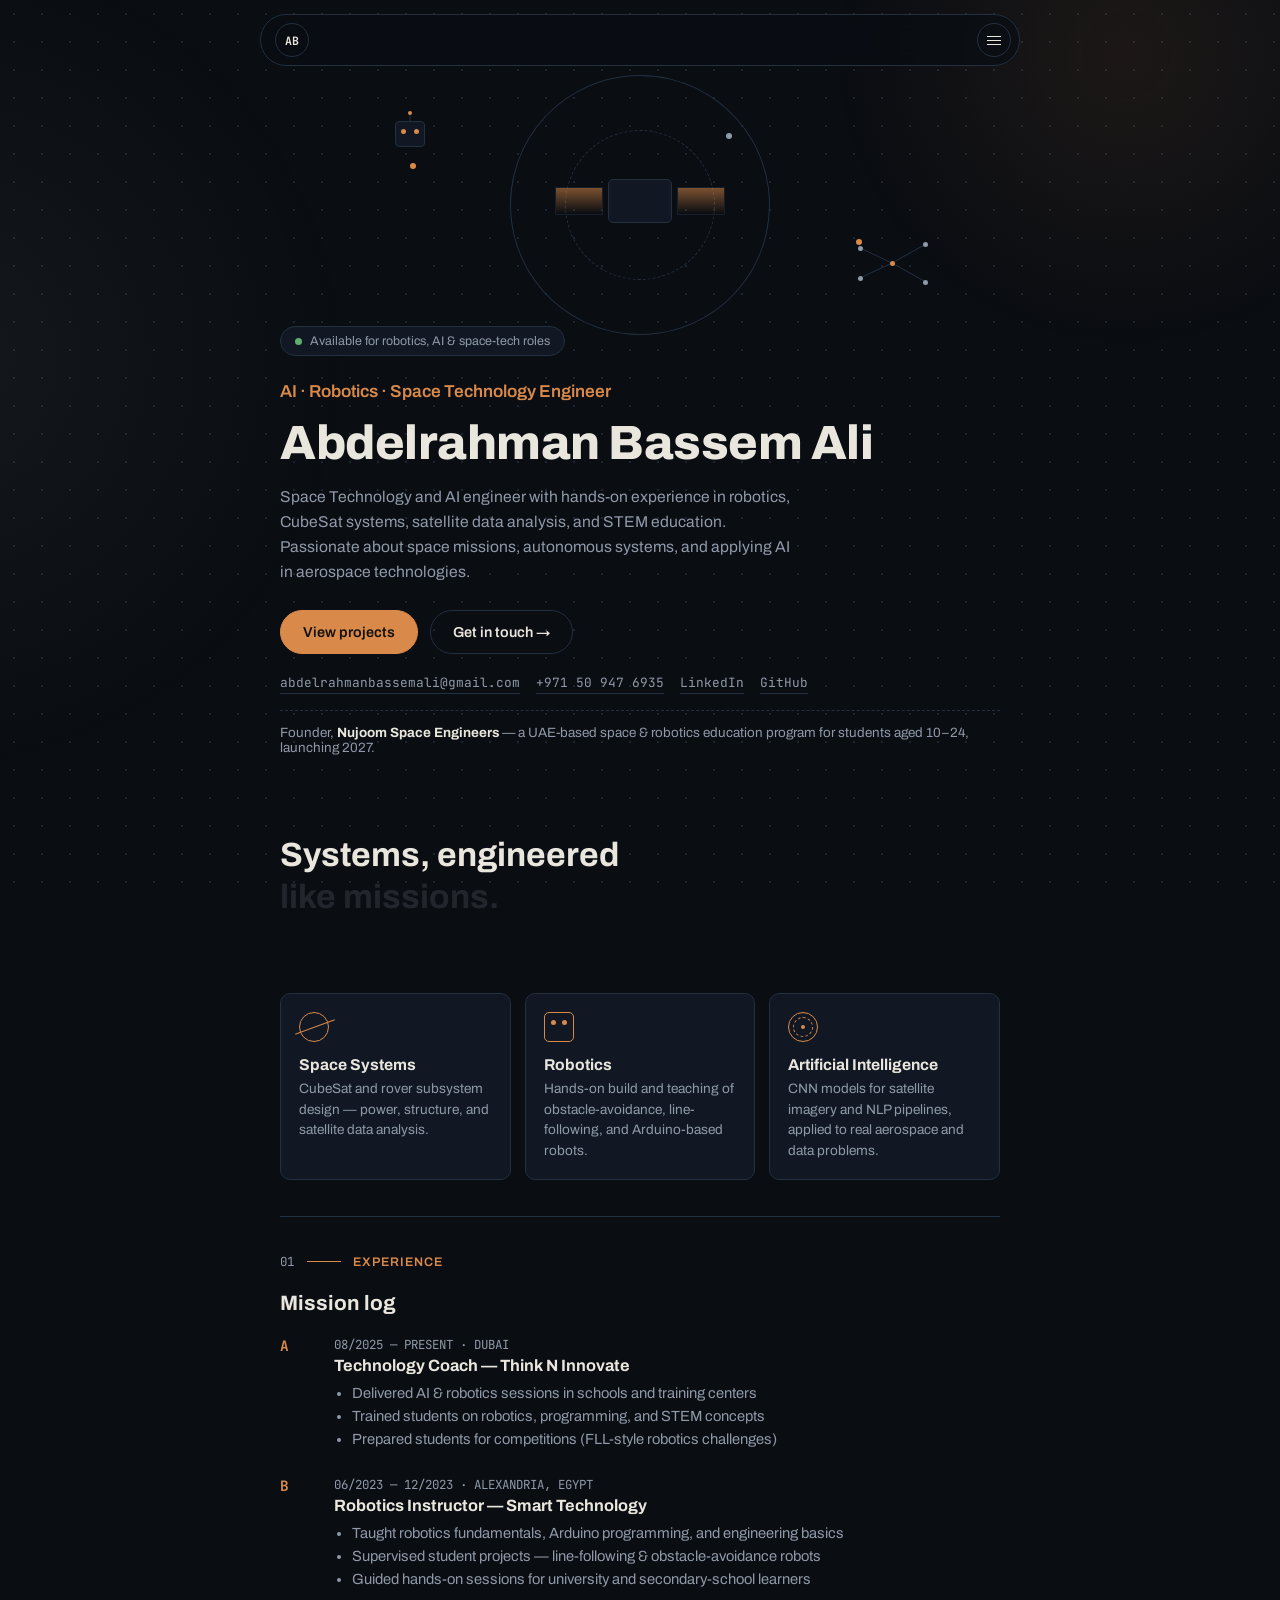
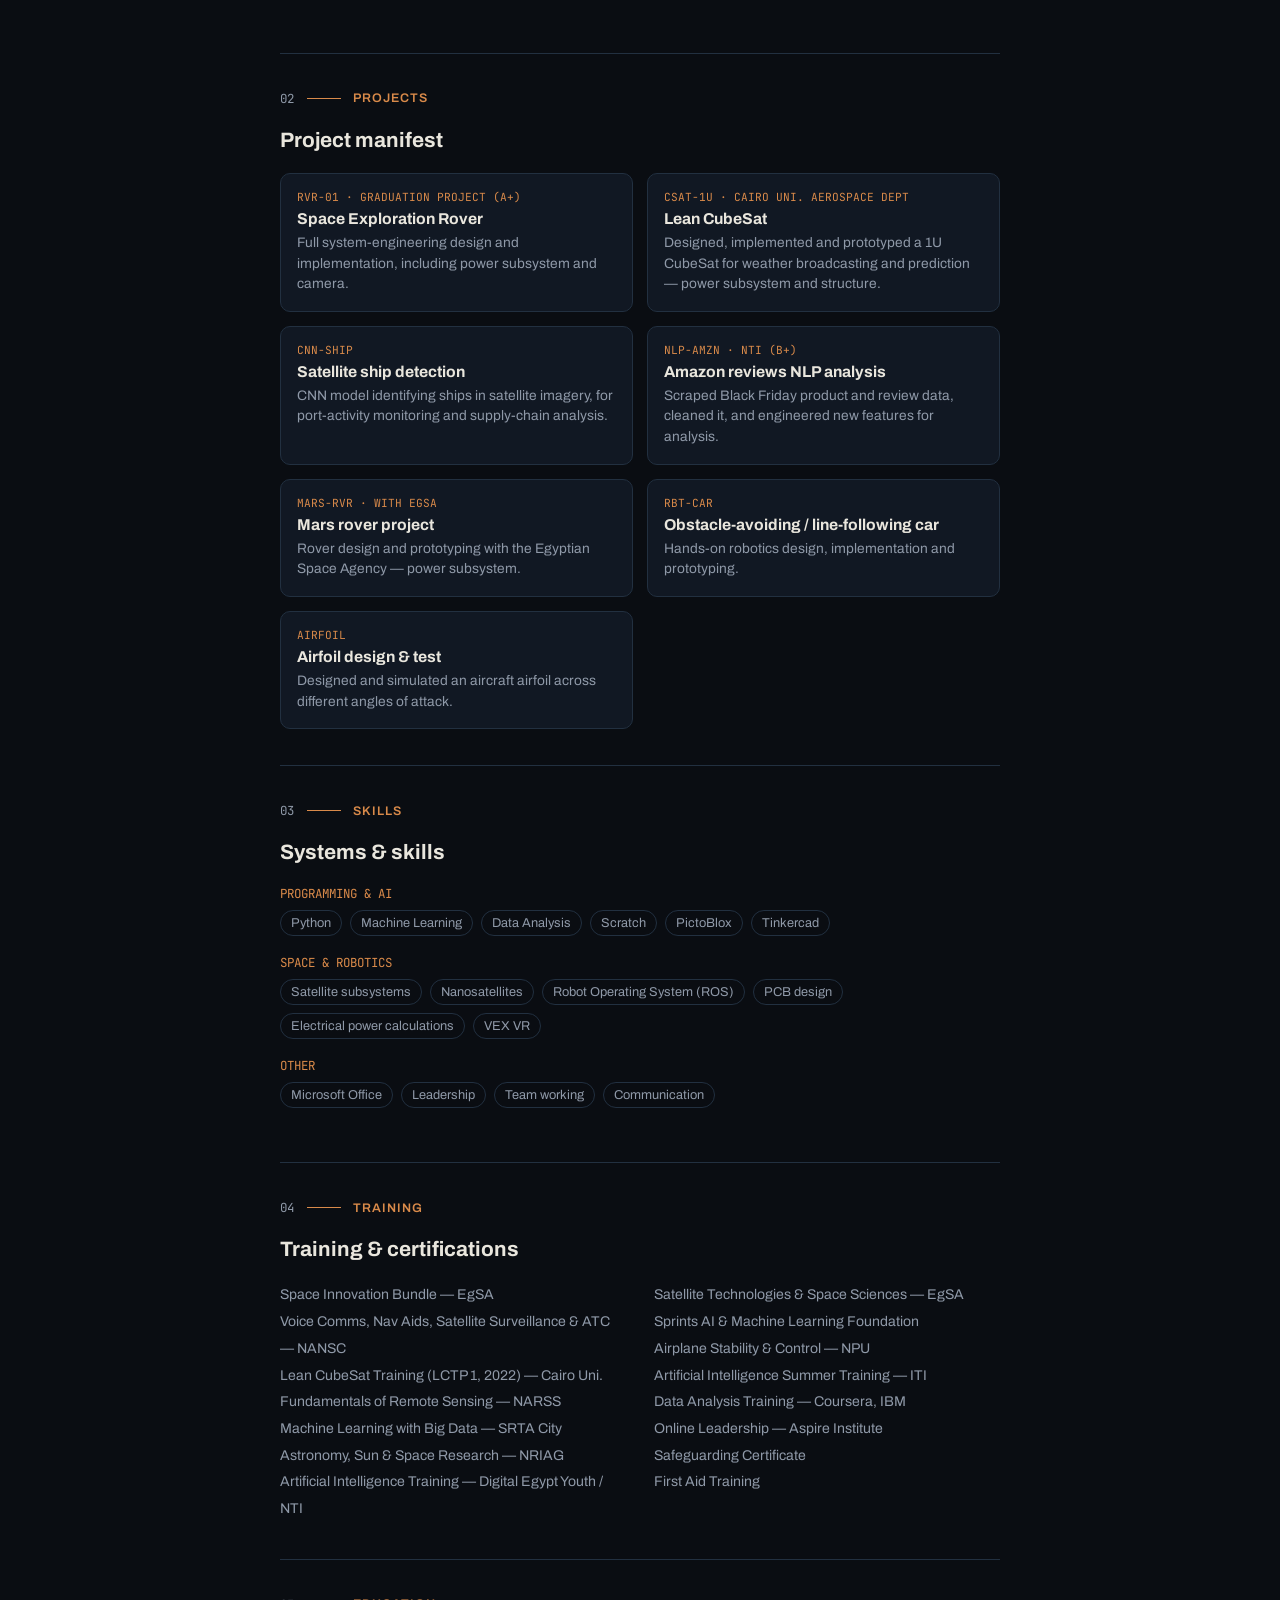
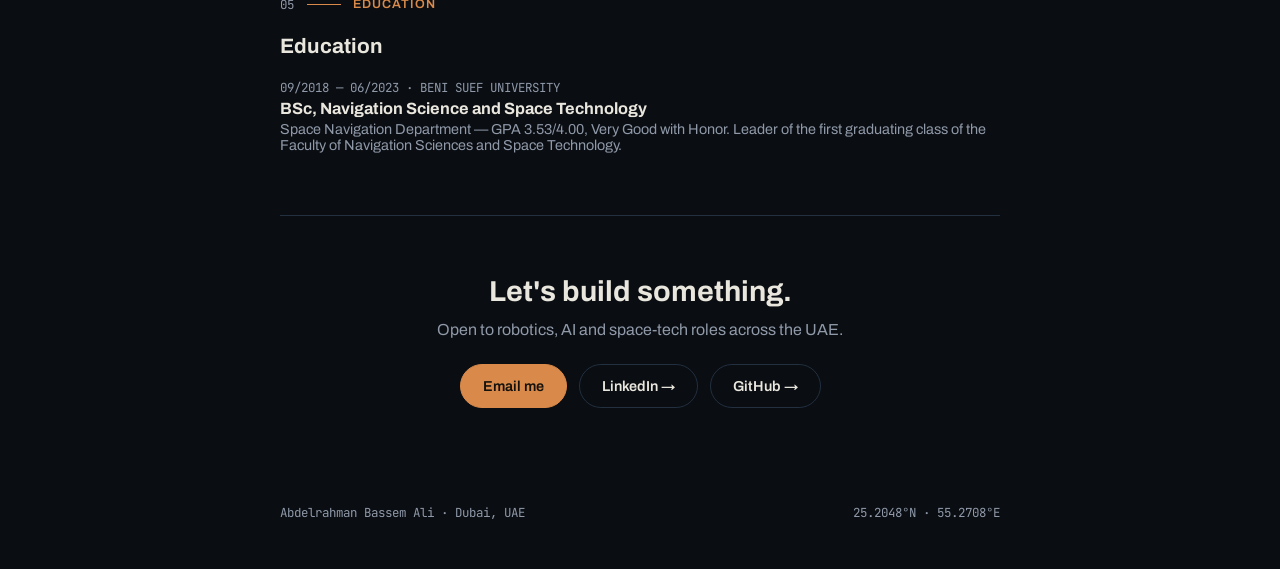
==== index.html @ 7b17d541 "Add files via upload" ====
<!DOCTYPE html>
<html lang="en">
<head>
<meta charset="UTF-8">
<meta name="viewport" content="width=device-width, initial-scale=1, viewport-fit=cover">
<title>Abdelrahman Bassem Ali — AI, Robotics & Space Technology Engineer</title>
<link rel="preconnect" href="https://fonts.googleapis.com">
<link rel="preconnect" href="https://fonts.gstatic.com" crossorigin>
<link href="https://fonts.googleapis.com/css2?family=Archivo:wght@400;500;600;700;800&family=JetBrains+Mono:wght@400;500&display=swap" rel="stylesheet">
<style>
  :root{
    --bg:#0a0d12; --bg2:#10151d; --ink:#e9e6dd; --ink2:#8f99a8;
    --amber:#d98a4a; --grid:#1c2531; --card:#111823; --line:#223040;
    box-sizing:border-box;
    padding-top:env(safe-area-inset-top,0px);
    padding-bottom:env(safe-area-inset-bottom,0px);
  }
  :root[data-theme="light"]{
    --bg:#ece6d8; --bg2:#e2dac8; --ink:#1b2a41; --ink2:#5a6578;
    --amber:#bd6a2b; --grid:#d7cfb8; --card:#f4efe3; --line:#cfc6ab;
  }
  html{scroll-padding-top:env(safe-area-inset-top,0px); scroll-behavior:smooth;}
  *{box-sizing:border-box;}
  body{
    margin:0; background:var(--bg); color:var(--ink);
    font-family:'Archivo',sans-serif; position:relative; overflow-x:hidden;
    background-image:
      radial-gradient(circle, var(--grid) 1px, transparent 1.2px),
      radial-gradient(ellipse 900px 500px at 50% -10%, var(--bg2) 0%, transparent 70%);
    background-size:28px 28px, 100% 100%;
    background-repeat:repeat, no-repeat;
    background-attachment:fixed, scroll;
  }
  body::before{
    content:""; position:fixed; inset:0; z-index:-1; pointer-events:none;
    background:
      radial-gradient(circle 420px at 88% 6%, color-mix(in srgb, var(--amber) 9%, transparent), transparent 70%),
      radial-gradient(circle 600px at -5% 40%, color-mix(in srgb, var(--ink) 5%, transparent), transparent 70%);
  }
  .mono{font-family:'JetBrains Mono',monospace;}
  .wrap{max-width:760px; margin:0 auto; padding:0 20px;}

  /* floating pill nav */
  nav.pill{
    position:sticky; top:14px; z-index:20; margin:14px auto 0;
    max-width:760px; display:flex; align-items:center; justify-content:space-between;
    background:color-mix(in srgb, var(--bg) 78%, transparent);
    backdrop-filter:blur(10px);
    border:1px solid var(--line); border-radius:999px; padding:8px 8px 8px 14px;
  }
  .badge{
    width:34px; height:34px; border-radius:50%; border:1px solid var(--line);
    display:flex; align-items:center; justify-content:center; font-size:.72rem;
    font-weight:700; letter-spacing:.02em;
  }
  nav.pill details{position:relative;}
  nav.pill summary{
    list-style:none; cursor:pointer; width:34px; height:34px; border-radius:50%;
    border:1px solid var(--line); display:flex; align-items:center; justify-content:center;
  }
  nav.pill summary::-webkit-details-marker{display:none;}
  nav.pill summary span{display:block; width:14px; height:1px; background:var(--ink); position:relative;}
  nav.pill summary span::before,nav.pill summary span::after{content:""; position:absolute; left:0; width:14px; height:1px; background:var(--ink);}
  nav.pill summary span::before{top:-4px;} nav.pill summary span::after{top:4px;}
  nav.pill .menu{
    position:absolute; right:0; top:44px; background:var(--card); border:1px solid var(--line);
    border-radius:12px; padding:8px; display:flex; flex-direction:column; min-width:160px;
  }
  nav.pill .menu a{color:var(--ink2); text-decoration:none; font-size:.86rem; padding:7px 10px; border-radius:7px;}
  nav.pill .menu a:hover{background:var(--grid); color:var(--ink);}

  header.hero{padding:40px 0 10px; position:relative;}
  .status-pill{
    display:inline-flex; align-items:center; gap:8px; padding:7px 14px;
    border:1px solid var(--line); border-radius:999px; font-size:.78rem; color:var(--ink2);
    background:var(--card); margin-bottom:26px;
  }
  .dot{width:7px; height:7px; border-radius:50%; background:#5fae6e; animation:pulse 2s ease-in-out infinite;}
  @keyframes pulse{0%,100%{opacity:1;}50%{opacity:.35;}}
  @media (prefers-reduced-motion: reduce){.dot{animation:none;}}

  /* satellite illustration */
  .sat-scene{position:relative; height:190px; margin:0 0 30px;}
  .sat-ring{
    position:absolute; left:50%; top:52%; width:260px; height:260px; transform:translate(-50%,-50%) rotate(-8deg);
    border:1px solid var(--line); border-radius:50%;
  }
  .sat-ring.small{width:150px; height:150px; border-style:dashed;}
  .sat-body{
    position:absolute; left:50%; top:50%; transform:translate(-50%,-50%);
    width:64px; height:44px; background:var(--card); border:1px solid var(--line); border-radius:5px;
  }
  .sat-body::before,.sat-body::after{
    content:""; position:absolute; top:50%; width:46px; height:26px; transform:translateY(-50%);
    background:linear-gradient(180deg,var(--amber),transparent); border:1px solid var(--line); opacity:.55;
  }
  .sat-body::before{right:100%; margin-right:6px;}
  .sat-body::after{left:100%; margin-left:6px;}
  .sat-dot{position:absolute; width:6px; height:6px; border-radius:50%; background:var(--amber);}
  .sat-dot.d1{left:18%; top:30%;} .sat-dot.d2{left:80%; top:70%;} .sat-dot.d3{left:62%; top:14%; background:var(--ink2);}

  .bot{
    position:absolute; left:16%; top:8%; width:30px; height:26px;
    border:1px solid var(--line); border-radius:4px; background:var(--card);
  }
  .bot::before{content:""; position:absolute; left:50%; top:-8px; width:1px; height:8px; background:var(--line); transform:translateX(-50%);}
  .bot::after{content:""; position:absolute; left:50%; top:-11px; width:4px; height:4px; border-radius:50%; background:var(--amber); transform:translateX(-50%);}
  .bot .eye{position:absolute; top:7px; width:5px; height:5px; border-radius:50%; background:var(--amber);}
  .bot .eye.l{left:5px;} .bot .eye.r{right:5px;}

  .ai-net{position:absolute; right:10%; bottom:4%; width:70px; height:46px;}
  .ai-net span{position:absolute; width:5px; height:5px; border-radius:50%; background:var(--ink2);}
  .ai-net span.c{background:var(--amber);}
  .ai-net span.n1{left:0; top:4px;} .ai-net span.n2{left:0; top:34px;}
  .ai-net span.n3{left:32px; top:19px;} .ai-net span.n4{right:0; top:0;} .ai-net span.n5{right:0; top:38px;}
  .ai-net svg{position:absolute; inset:0; overflow:visible;}

  h1{
    font-size:clamp(2.1rem,8vw,3rem); line-height:1.03; margin:0 0 8px;
    font-weight:800; letter-spacing:-.01em;
  }
  .role{color:var(--amber); font-weight:600; font-size:1.08rem; margin-bottom:18px; display:block;}
  .objective{max-width:58ch; line-height:1.6; color:var(--ink2); font-size:.98rem; margin-bottom:26px;}
  .cta-row{display:flex; gap:12px; flex-wrap:wrap; margin-bottom:10px;}
  .btn{
    font-family:inherit; font-size:.9rem; font-weight:600; padding:13px 22px;
    border-radius:999px; text-decoration:none; display:inline-flex; align-items:center; gap:8px;
  }
  .btn.solid{background:var(--amber); color:#14110c; border:1px solid var(--amber);}
  .btn.outline{border:1px solid var(--line); color:var(--ink);}
  .contact-row{display:flex; gap:16px; flex-wrap:wrap; margin-top:20px; font-size:.8rem;}
  .contact-row a{color:var(--ink2); text-decoration:none; border-bottom:1px solid var(--line); padding-bottom:2px;}

  /* scroll-reveal statement */
  .statement{padding:70px 0; text-align:left;}
  .statement p{
    font-size:clamp(1.5rem,6vw,2.1rem); font-weight:700; line-height:1.25; margin:0;
    color:var(--ink2);
  }
  .statement .reveal{opacity:.18; transition:opacity .6s ease;}
  .statement .reveal.on{opacity:1; color:var(--ink);}

  .focus-grid{display:grid; grid-template-columns:1fr; gap:14px; margin-top:4px;}
  @media(min-width:640px){.focus-grid{grid-template-columns:1fr 1fr 1fr;}}
  .focus{border:1px solid var(--line); border-radius:10px; padding:18px; background:var(--card);}
  .focus .mark{width:30px; height:30px; margin-bottom:14px; position:relative;}
  .focus .mark.space{border:1px solid var(--amber); border-radius:50%;}
  .focus .mark.space::after{content:""; position:absolute; left:-6px; top:50%; width:42px; height:1px; background:var(--amber); transform:translateY(-50%) rotate(-20deg);}
  .focus .mark.robot{border:1px solid var(--amber); border-radius:5px;}
  .focus .mark.robot::before,.focus .mark.robot::after{content:""; position:absolute; top:7px; width:5px; height:5px; border-radius:50%; background:var(--amber);}
  .focus .mark.robot::before{left:6px;} .focus .mark.robot::after{right:6px;}
  .focus .mark.ai{border:1px solid var(--amber); border-radius:50%;}
  .focus .mark.ai::before{content:""; position:absolute; left:50%; top:50%; width:4px; height:4px; background:var(--amber); border-radius:50%; transform:translate(-50%,-50%);}
  .focus .mark.ai::after{content:""; position:absolute; left:4px; top:4px; right:4px; bottom:4px; border:1px dashed var(--amber); border-radius:50%;}
  .focus h3{margin:0 0 6px; font-size:.98rem;}
  .focus p{margin:0; font-size:.85rem; color:var(--ink2); line-height:1.5;}

  section{padding:36px 0; border-top:1px solid var(--line);}
  .sec-head{display:flex; align-items:center; gap:12px; margin-bottom:22px;}
  .sec-head .idx{color:var(--ink2); font-size:.78rem; letter-spacing:.04em;}
  .sec-head .rule{flex:0 0 34px; height:1px; background:var(--amber);}
  .sec-head .label{color:var(--amber); font-size:.78rem; letter-spacing:.08em; font-weight:600; text-transform:uppercase;}
  .sec-title{font-size:1.3rem; font-weight:700; margin:0 0 22px;}

  .entry{display:grid; grid-template-columns:40px 1fr; gap:14px; margin-bottom:26px;}
  .entry .n{color:var(--amber); font-weight:700; font-size:.9rem;}
  .entry .meta{font-size:.78rem; color:var(--ink2); margin-bottom:4px;}
  .entry h3{margin:0 0 4px; font-size:1.02rem;}
  .entry ul{margin:8px 0 0; padding-left:18px; font-size:.92rem; color:var(--ink2); line-height:1.55;}

  .grid-projects{display:grid; grid-template-columns:1fr; gap:14px;}
  @media(min-width:560px){.grid-projects{grid-template-columns:1fr 1fr;}}
  .card{background:var(--card); border:1px solid var(--line); padding:16px; border-radius:10px;}
  .card .code{font-size:.7rem; color:var(--amber);}
  .card h3{margin:6px 0 6px; font-size:.98rem;}
  .card p{margin:0; font-size:.86rem; color:var(--ink2); line-height:1.5;}

  .tagblock{margin-bottom:18px;}
  .tagblock .label2{font-size:.78rem; color:var(--amber); margin-bottom:8px;}
  .tags{display:flex; flex-wrap:wrap; gap:8px;}
  .tag{font-size:.8rem; padding:5px 10px; border:1px solid var(--line); color:var(--ink2); border-radius:999px;}

  .train-list{columns:1; font-size:.88rem; line-height:1.9; color:var(--ink2);}
  @media(min-width:560px){.train-list{columns:2; column-gap:28px;}}

  #contact{text-align:center; padding:60px 0;}
  #contact h2{font-size:1.8rem; margin:0 0 14px;}
  #contact p{color:var(--ink2); margin:0 0 26px;}

  footer{padding:26px 0 48px; font-size:.78rem; color:var(--ink2); display:flex; justify-content:space-between; flex-wrap:wrap; gap:10px;}
  footer a{color:var(--ink2); text-decoration:none;}
</style>
</head>
<body>

<nav class="pill wrap">
  <span class="badge mono">AB</span>
  <details>
    <summary><span></span></summary>
    <div class="menu">
      <a href="#experience">Experience</a>
      <a href="#projects">Projects</a>
      <a href="#skills">Skills</a>
      <a href="#training">Training</a>
      <a href="#contact">Contact</a>
    </div>
  </details>
</nav>

<div class="wrap">

  <header class="hero">
    <div class="sat-scene">
      <div class="sat-ring"></div>
      <div class="sat-ring small"></div>
      <div class="sat-body"></div>
      <span class="sat-dot d1"></span><span class="sat-dot d2"></span><span class="sat-dot d3"></span>
      <div class="bot"><span class="eye l"></span><span class="eye r"></span></div>
      <div class="ai-net">
        <svg viewBox="0 0 70 46"><g stroke="var(--line)" stroke-width="1">
          <line x1="2" y1="6" x2="34" y2="21"/><line x1="2" y1="36" x2="34" y2="21"/>
          <line x1="34" y1="21" x2="68" y2="2"/><line x1="34" y1="21" x2="68" y2="40"/>
        </g></svg>
        <span class="n1"></span><span class="n2"></span><span class="c n3"></span><span class="n4"></span><span class="n5"></span>
      </div>
    </div>

    <div class="status-pill"><span class="dot"></span> Available for robotics, AI & space-tech roles</div>

    <span class="role">AI · Robotics · Space Technology Engineer</span>
    <h1>Abdelrahman Bassem Ali</h1>
    <p class="objective">Space Technology and AI engineer with hands-on experience in robotics, CubeSat systems, satellite data analysis, and STEM education. Passionate about space missions, autonomous systems, and applying AI in aerospace technologies.</p>

    <div class="cta-row">
      <a class="btn solid" href="#projects">View projects</a>
      <a class="btn outline" href="#contact">Get in touch →</a>
    </div>

    <div class="contact-row mono">
      <a href="mailto:abdelrahmanbassemali@gmail.com">abdelrahmanbassemali@gmail.com</a>
      <a href="tel:+971509476935">+971 50 947 6935</a>
      <a href="https://www.linkedin.com/in/abdelrahman-bassem-50447721a" target="_blank" rel="noopener">LinkedIn</a>
      <a href="https://github.com/AbdelrahmanBassemAli" target="_blank" rel="noopener">GitHub</a>
    </div>
    <div style="margin-top:16px; font-size:.84rem; color:var(--ink2); padding-top:14px; border-top:1px dashed var(--line);">
      Founder, <strong style="color:var(--ink);">Nujoom Space Engineers</strong> — a UAE-based space & robotics education program for students aged 10–24, launching 2027.
    </div>
  </header>

  <div class="statement">
    <p><span class="reveal">Systems, engineered</span><br><span class="reveal">like missions.</span></p>
  </div>

  <section id="focus" style="border-top:none; padding-top:0;">
    <div class="focus-grid">
      <div class="focus">
        <div class="mark space"></div>
        <h3>Space Systems</h3>
        <p>CubeSat and rover subsystem design — power, structure, and satellite data analysis.</p>
      </div>
      <div class="focus">
        <div class="mark robot"></div>
        <h3>Robotics</h3>
        <p>Hands-on build and teaching of obstacle-avoidance, line-following, and Arduino-based robots.</p>
      </div>
      <div class="focus">
        <div class="mark ai"></div>
        <h3>Artificial Intelligence</h3>
        <p>CNN models for satellite imagery and NLP pipelines, applied to real aerospace and data problems.</p>
      </div>
    </div>
  </section>

  <section id="experience">
    <div class="sec-head"><span class="idx mono">01</span><div class="rule"></div><span class="label">Experience</span></div>
    <h2 class="sec-title">Mission log</h2>

    <div class="entry">
      <div class="n mono">A</div>
      <div>
        <div class="meta mono">08/2025 — PRESENT · DUBAI</div>
        <h3>Technology Coach — Think N Innovate</h3>
        <ul>
          <li>Delivered AI & robotics sessions in schools and training centers</li>
          <li>Trained students on robotics, programming, and STEM concepts</li>
          <li>Prepared students for competitions (FLL-style robotics challenges)</li>
        </ul>
      </div>
    </div>

    <div class="entry">
      <div class="n mono">B</div>
      <div>
        <div class="meta mono">06/2023 — 12/2023 · ALEXANDRIA, EGYPT</div>
        <h3>Robotics Instructor — Smart Technology</h3>
        <ul>
          <li>Taught robotics fundamentals, Arduino programming, and engineering basics</li>
          <li>Supervised student projects — line-following & obstacle-avoidance robots</li>
          <li>Guided hands-on sessions for university and secondary-school learners</li>
        </ul>
      </div>
    </div>
  </section>

  <section id="projects">
    <div class="sec-head"><span class="idx mono">02</span><div class="rule"></div><span class="label">Projects</span></div>
    <h2 class="sec-title">Project manifest</h2>
    <div class="grid-projects">
      <div class="card">
        <div class="code mono">RVR-01 · GRADUATION PROJECT (A+)</div>
        <h3>Space Exploration Rover</h3>
        <p>Full system-engineering design and implementation, including power subsystem and camera.</p>
      </div>
      <div class="card">
        <div class="code mono">CSAT-1U · CAIRO UNI. AEROSPACE DEPT</div>
        <h3>Lean CubeSat</h3>
        <p>Designed, implemented and prototyped a 1U CubeSat for weather broadcasting and prediction — power subsystem and structure.</p>
      </div>
      <div class="card">
        <div class="code mono">CNN-SHIP</div>
        <h3>Satellite ship detection</h3>
        <p>CNN model identifying ships in satellite imagery, for port-activity monitoring and supply-chain analysis.</p>
      </div>
      <div class="card">
        <div class="code mono">NLP-AMZN · NTI (B+)</div>
        <h3>Amazon reviews NLP analysis</h3>
        <p>Scraped Black Friday product and review data, cleaned it, and engineered new features for analysis.</p>
      </div>
      <div class="card">
        <div class="code mono">MARS-RVR · WITH EGSA</div>
        <h3>Mars rover project</h3>
        <p>Rover design and prototyping with the Egyptian Space Agency — power subsystem.</p>
      </div>
      <div class="card">
        <div class="code mono">RBT-CAR</div>
        <h3>Obstacle-avoiding / line-following car</h3>
        <p>Hands-on robotics design, implementation and prototyping.</p>
      </div>
      <div class="card">
        <div class="code mono">AIRFOIL</div>
        <h3>Airfoil design & test</h3>
        <p>Designed and simulated an aircraft airfoil across different angles of attack.</p>
      </div>
    </div>
  </section>

  <section id="skills">
    <div class="sec-head"><span class="idx mono">03</span><div class="rule"></div><span class="label">Skills</span></div>
    <h2 class="sec-title">Systems & skills</h2>

    <div class="tagblock">
      <div class="label2 mono">PROGRAMMING & AI</div>
      <div class="tags">
        <span class="tag">Python</span><span class="tag">Machine Learning</span>
        <span class="tag">Data Analysis</span><span class="tag">Scratch</span>
        <span class="tag">PictoBlox</span><span class="tag">Tinkercad</span>
      </div>
    </div>
    <div class="tagblock">
      <div class="label2 mono">SPACE & ROBOTICS</div>
      <div class="tags">
        <span class="tag">Satellite subsystems</span><span class="tag">Nanosatellites</span>
        <span class="tag">Robot Operating System (ROS)</span><span class="tag">PCB design</span>
        <span class="tag">Electrical power calculations</span><span class="tag">VEX VR</span>
      </div>
    </div>
    <div class="tagblock">
      <div class="label2 mono">OTHER</div>
      <div class="tags">
        <span class="tag">Microsoft Office</span><span class="tag">Leadership</span>
        <span class="tag">Team working</span><span class="tag">Communication</span>
      </div>
    </div>
  </section>

  <section id="training">
    <div class="sec-head"><span class="idx mono">04</span><div class="rule"></div><span class="label">Training</span></div>
    <h2 class="sec-title">Training & certifications</h2>
    <div class="train-list">
      Space Innovation Bundle — EgSA<br>
      Voice Comms, Nav Aids, Satellite Surveillance & ATC — NANSC<br>
      Lean CubeSat Training (LCTP 1, 2022) — Cairo Uni.<br>
      Fundamentals of Remote Sensing — NARSS<br>
      Machine Learning with Big Data — SRTA City<br>
      Astronomy, Sun & Space Research — NRIAG<br>
      Artificial Intelligence Training — Digital Egypt Youth / NTI<br>
      Satellite Technologies & Space Sciences — EgSA<br>
      Sprints AI & Machine Learning Foundation<br>
      Airplane Stability & Control — NPU<br>
      Artificial Intelligence Summer Training — ITI<br>
      Data Analysis Training — Coursera, IBM<br>
      Online Leadership — Aspire Institute<br>
      Safeguarding Certificate<br>
      First Aid Training
    </div>
  </section>

  <section id="education">
    <div class="sec-head"><span class="idx mono">05</span><div class="rule"></div><span class="label">Education</span></div>
    <h2 class="sec-title">Education</h2>
    <div class="entry" style="grid-template-columns:1fr;">
      <div>
        <div class="meta mono">09/2018 — 06/2023 · BENI SUEF UNIVERSITY</div>
        <h3>BSc, Navigation Science and Space Technology</h3>
        <p style="color:var(--ink2); font-size:.9rem; margin:4px 0 0;">Space Navigation Department — GPA 3.53/4.00, Very Good with Honor. Leader of the first graduating class of the Faculty of Navigation Sciences and Space Technology.</p>
      </div>
    </div>
  </section>

  <section id="contact">
    <h2>Let's build something.</h2>
    <p>Open to robotics, AI and space-tech roles across the UAE.</p>
    <div class="cta-row" style="justify-content:center;">
      <a class="btn solid" href="mailto:abdelrahmanbassemali@gmail.com">Email me</a>
      <a class="btn outline" href="https://www.linkedin.com/in/abdelrahman-bassem-50447721a" target="_blank" rel="noopener">LinkedIn →</a>
      <a class="btn outline" href="https://github.com/AbdelrahmanBassemAli" target="_blank" rel="noopener">GitHub →</a>
    </div>
  </section>

  <footer class="mono">
    <span>Abdelrahman Bassem Ali · Dubai, UAE</span>
    <span>25.2048°N · 55.2708°E</span>
  </footer>

</div>

<script>
  const els = document.querySelectorAll('.statement .reveal');
  const io = new IntersectionObserver((entries)=>{
    entries.forEach(e=>{ if(e.isIntersecting) e.target.classList.add('on'); });
  }, {threshold:.6});
  els.forEach(el=>io.observe(el));
</script>
</body>
</html>
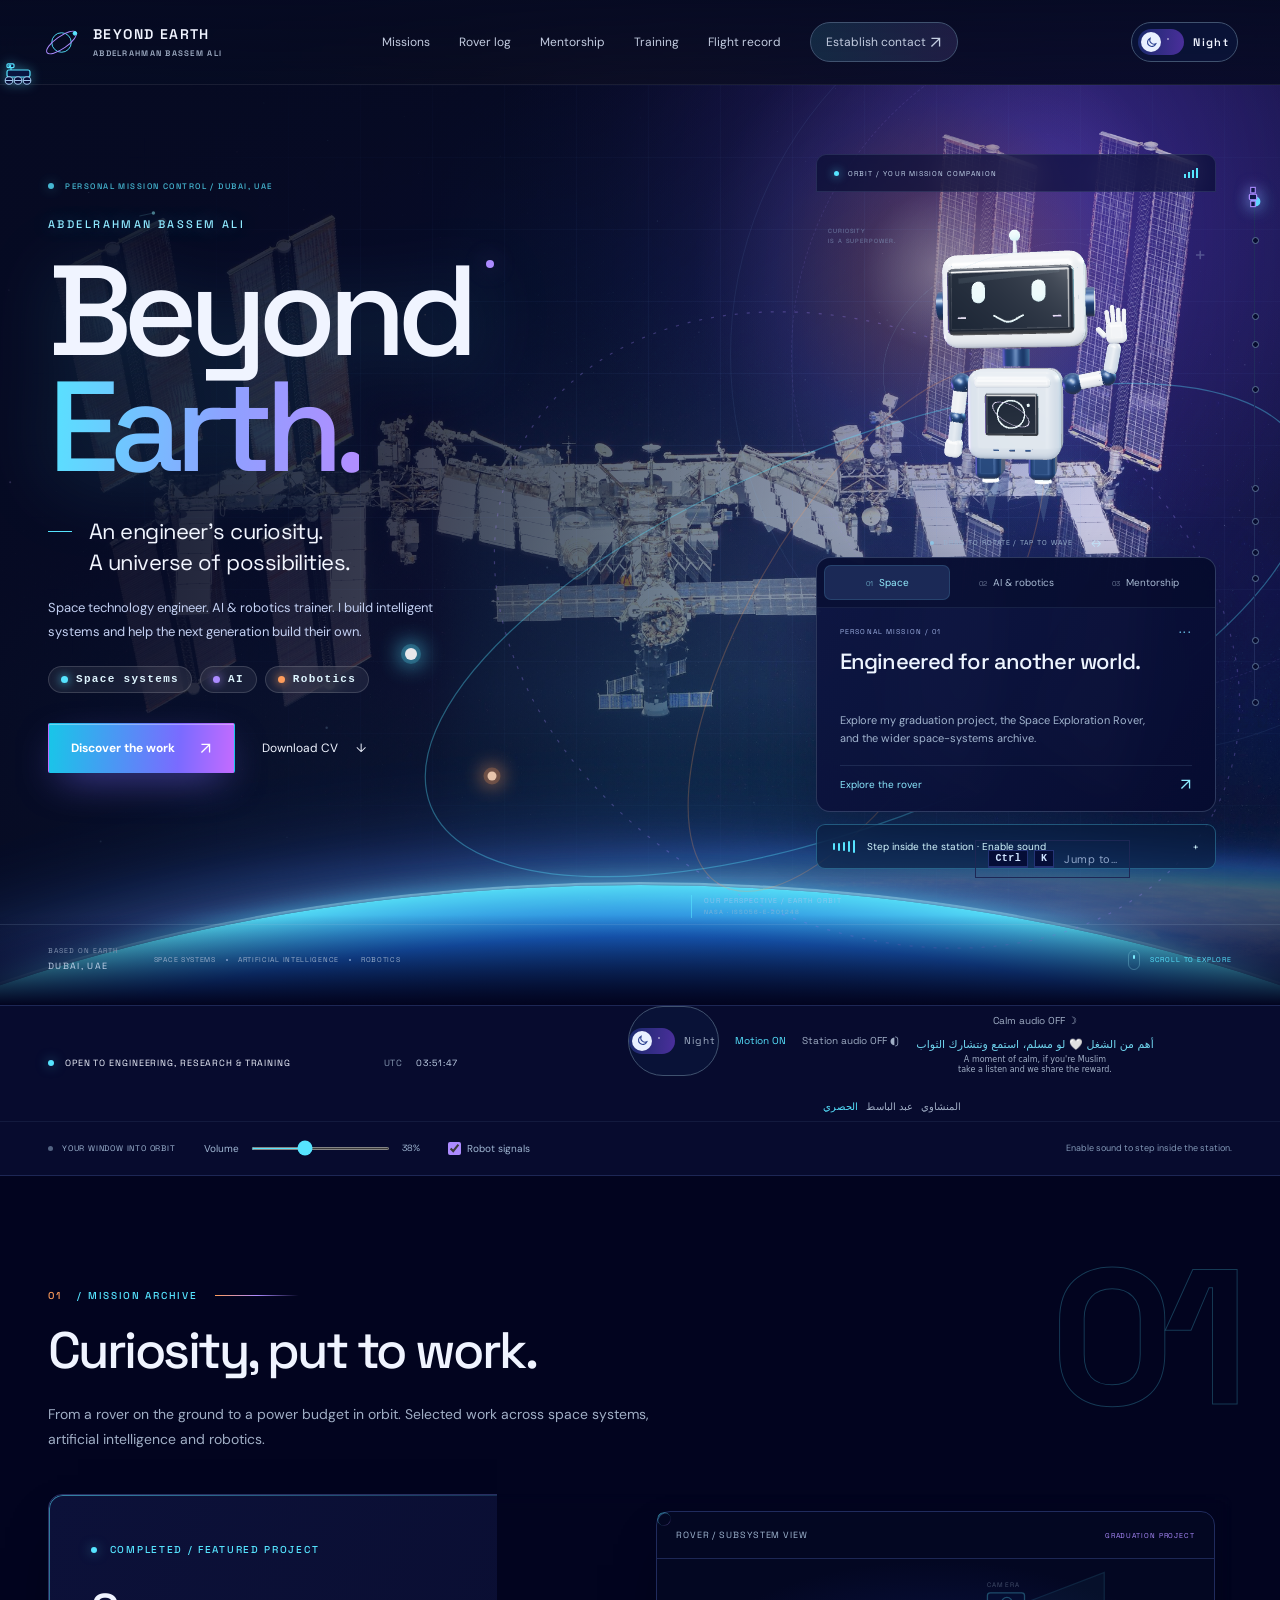
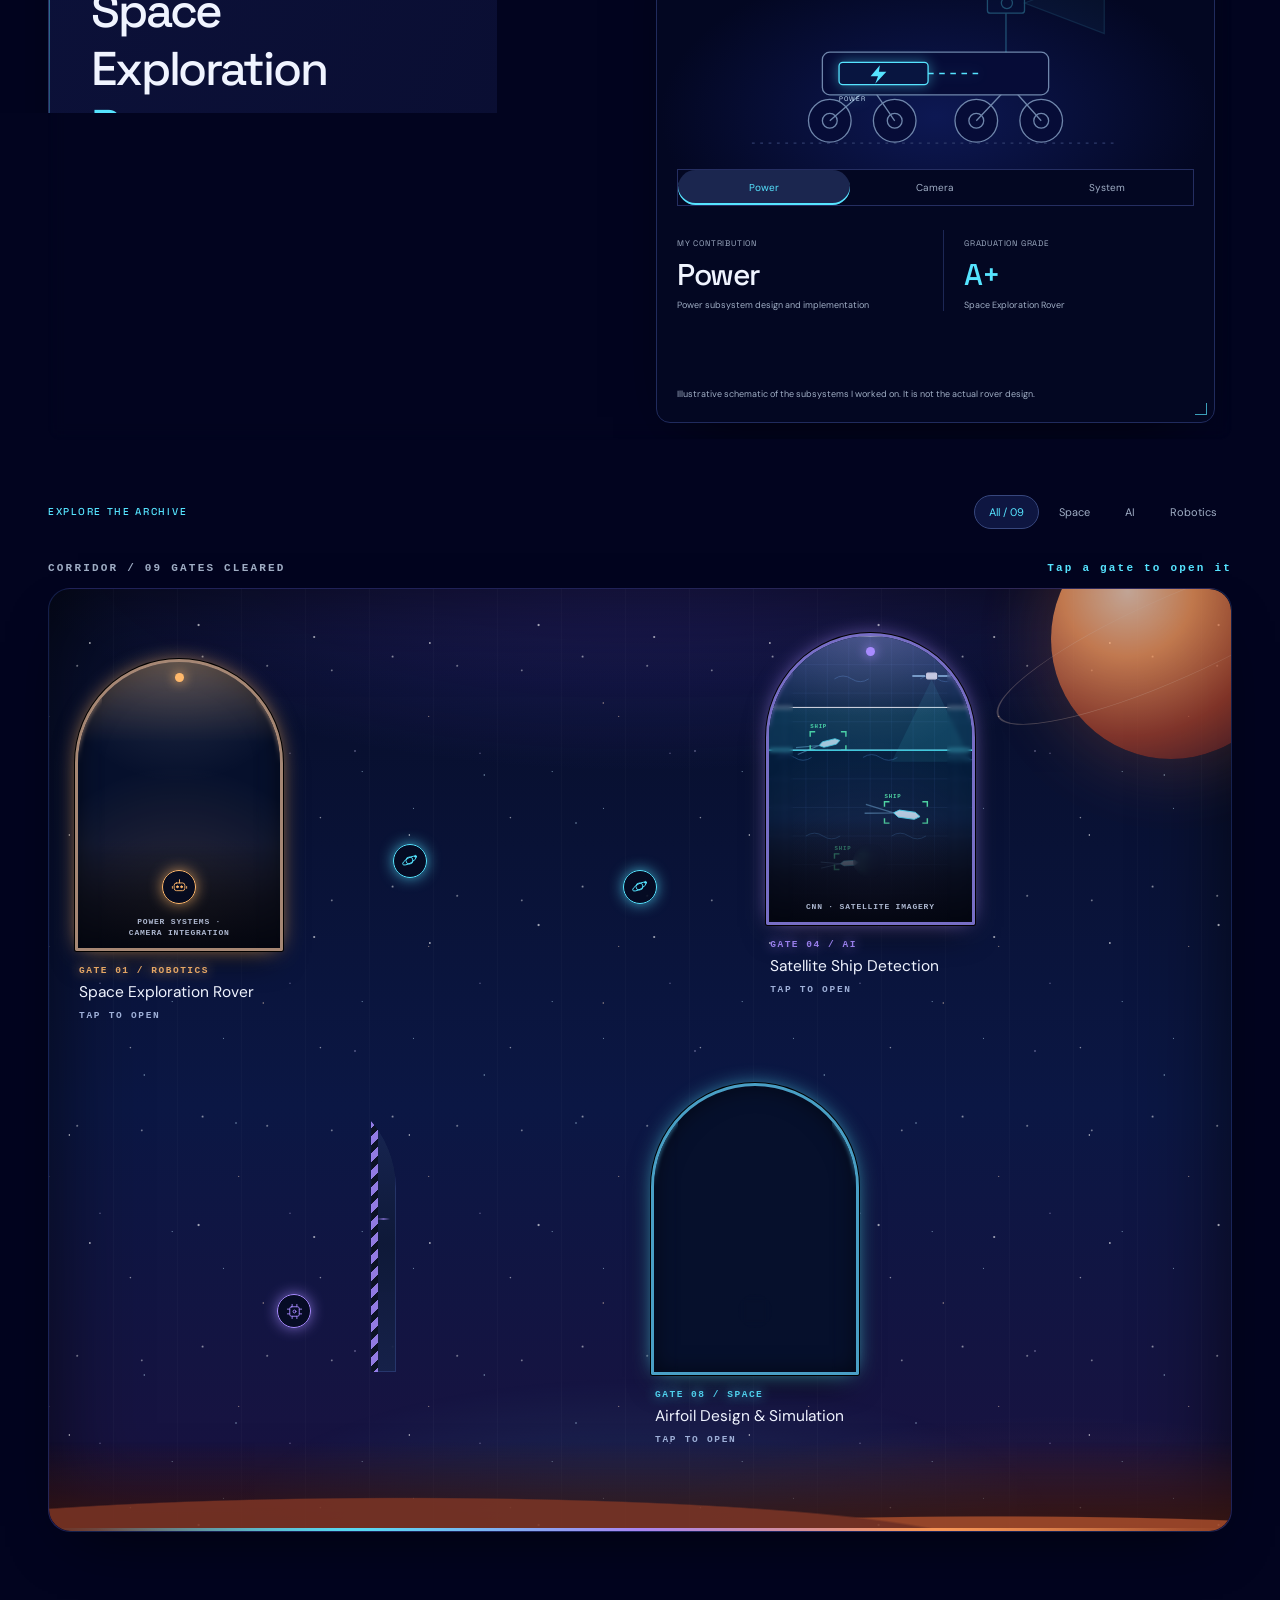
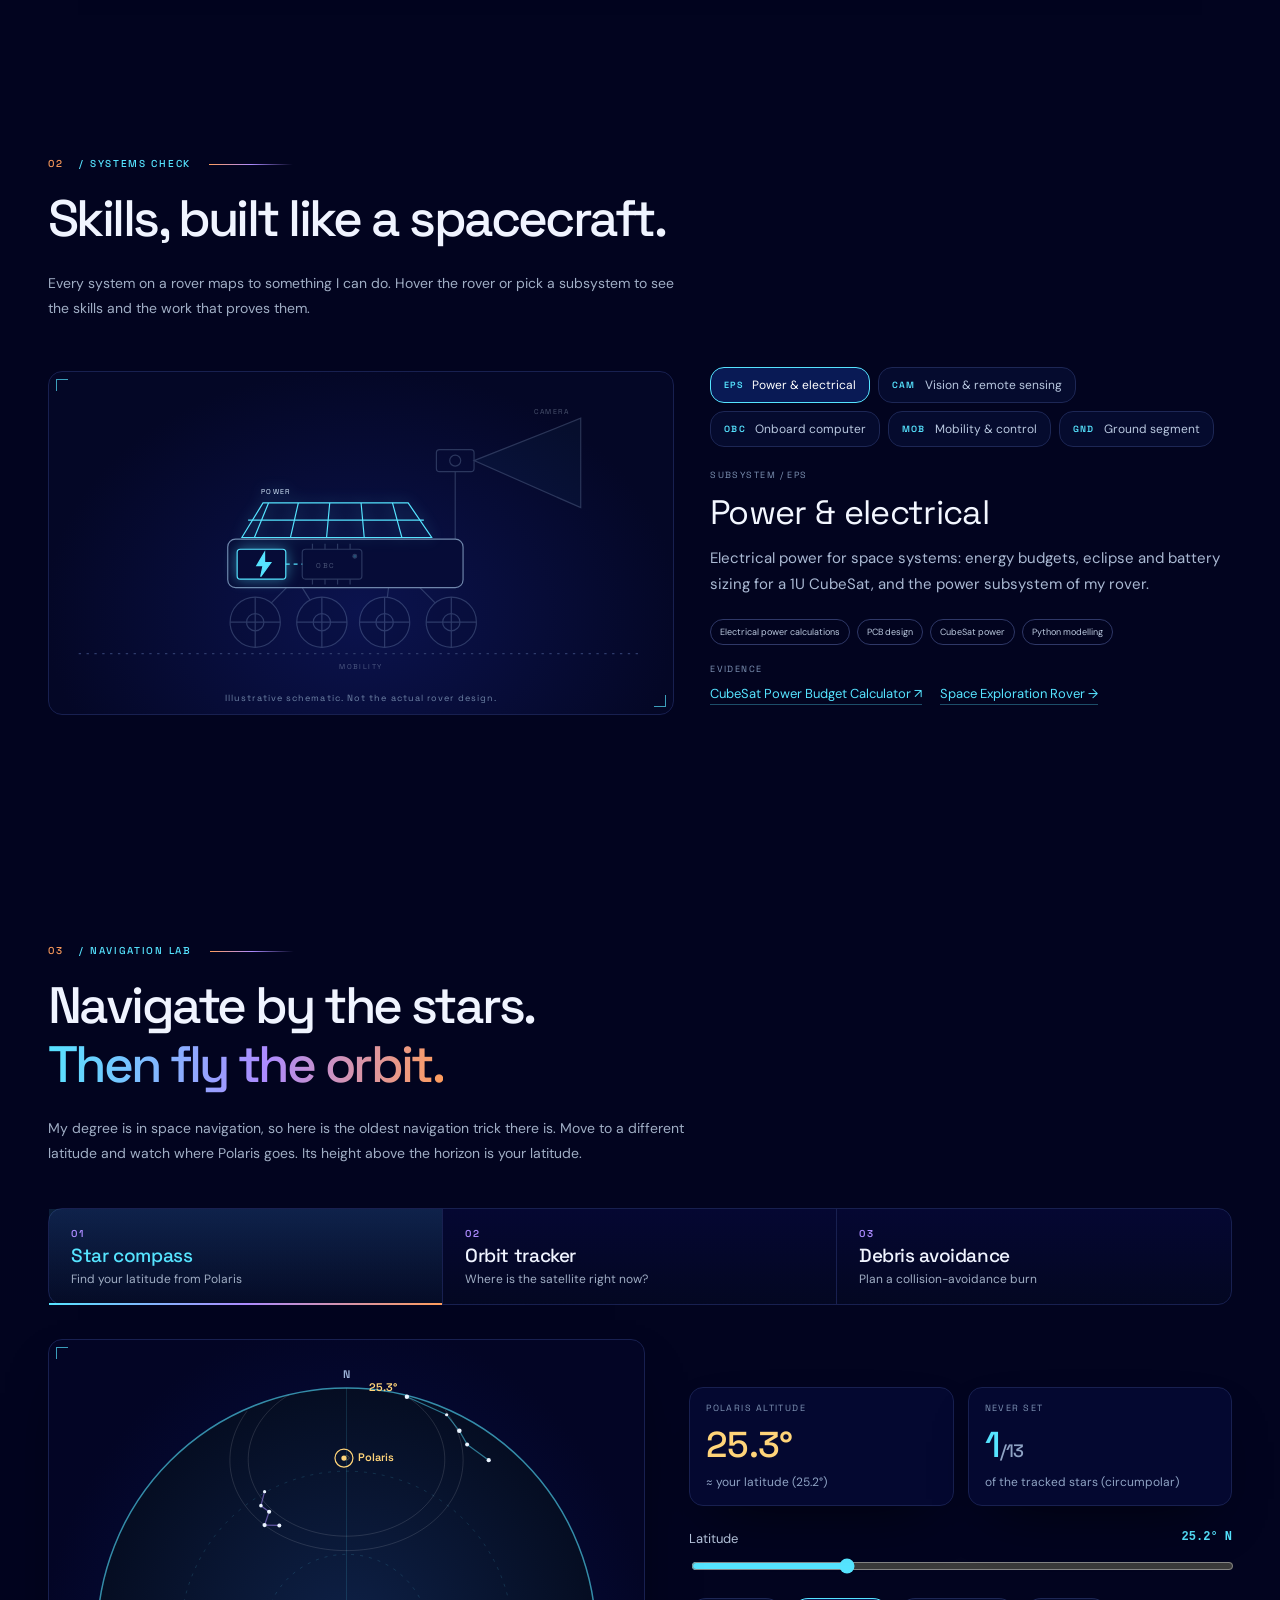
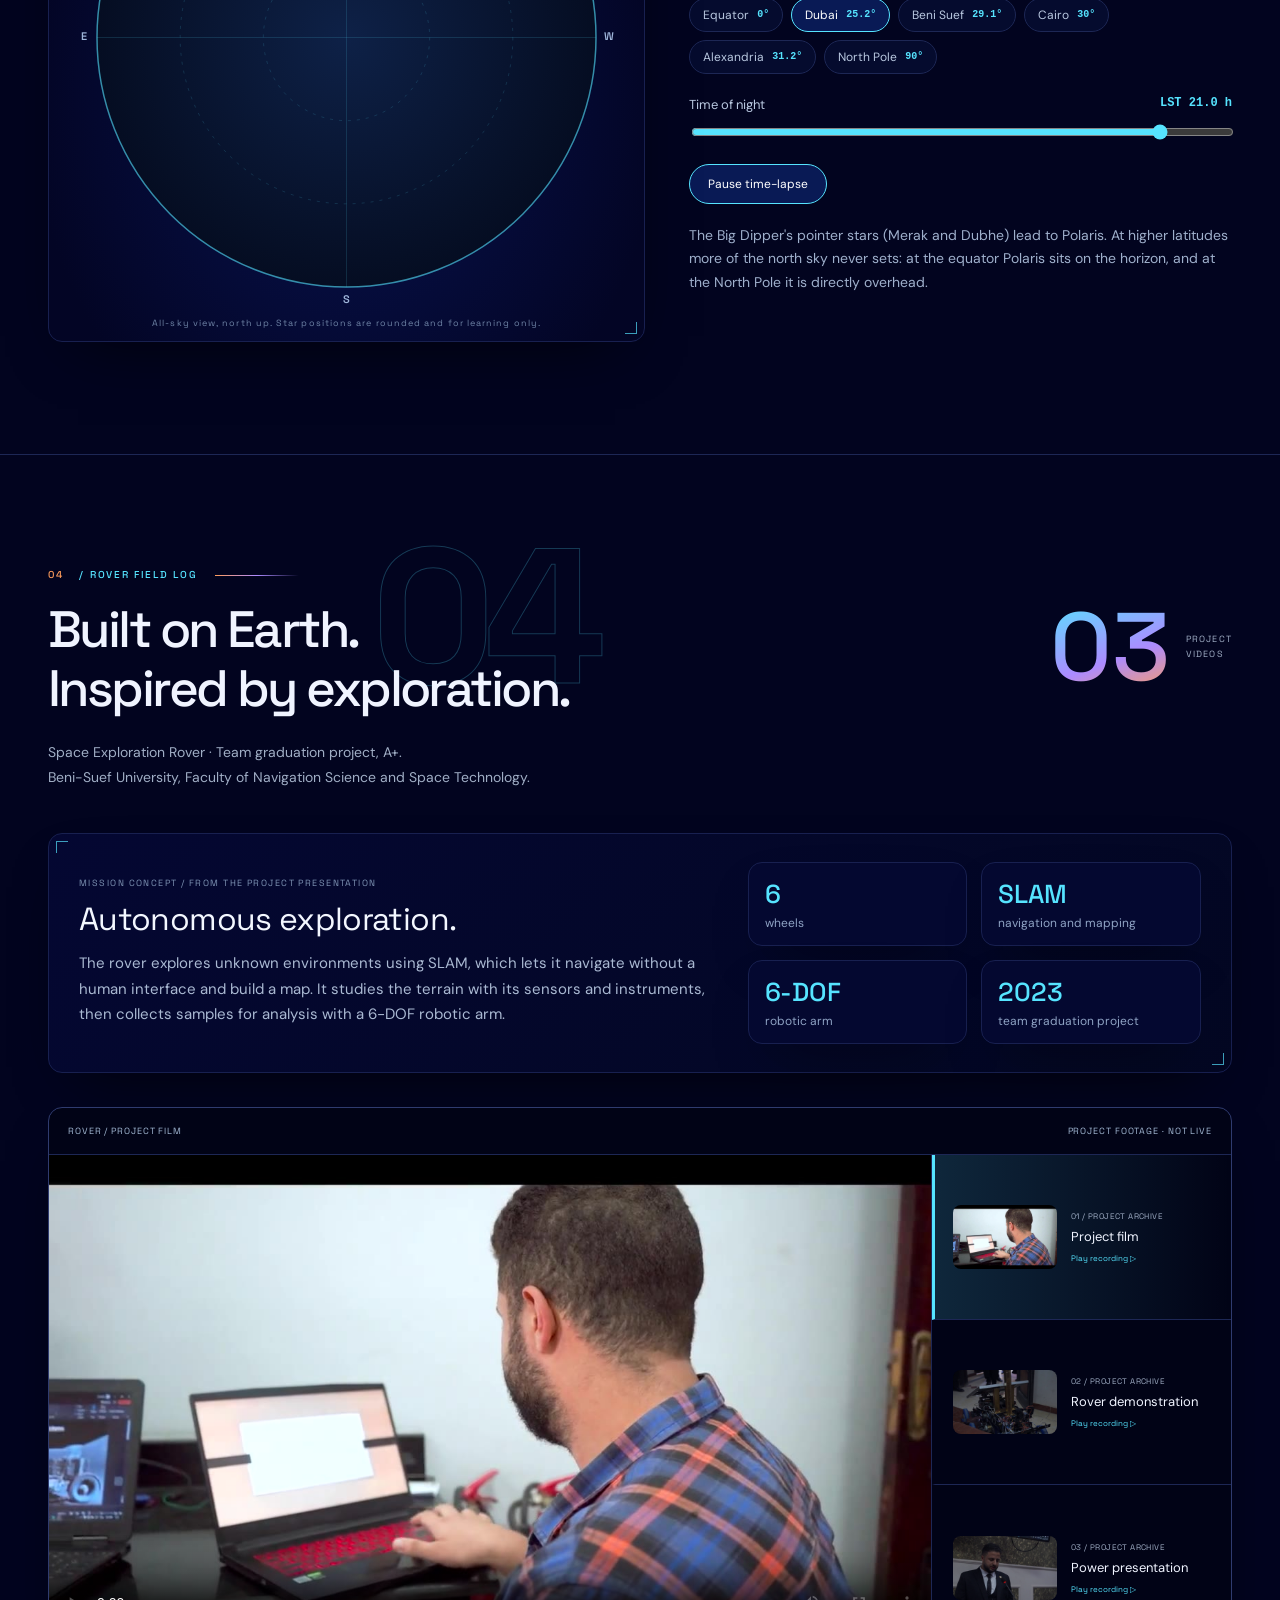
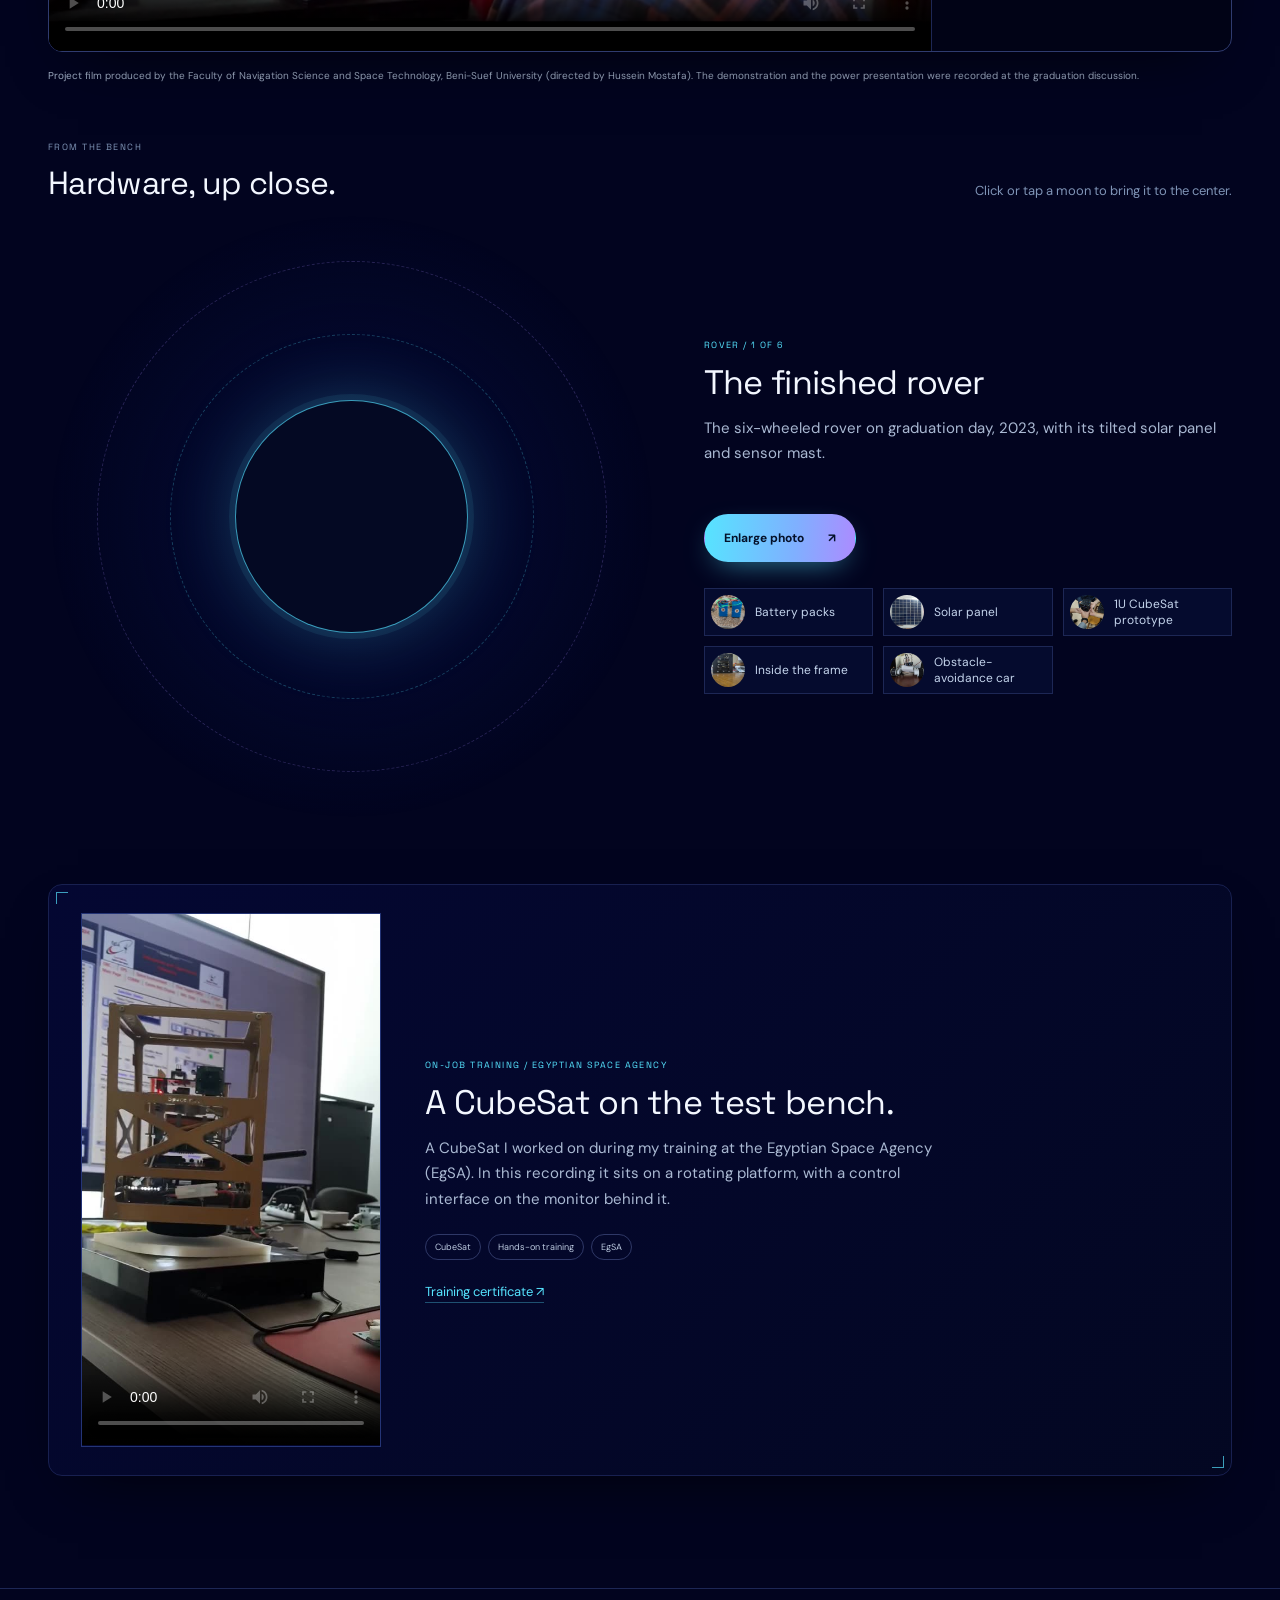
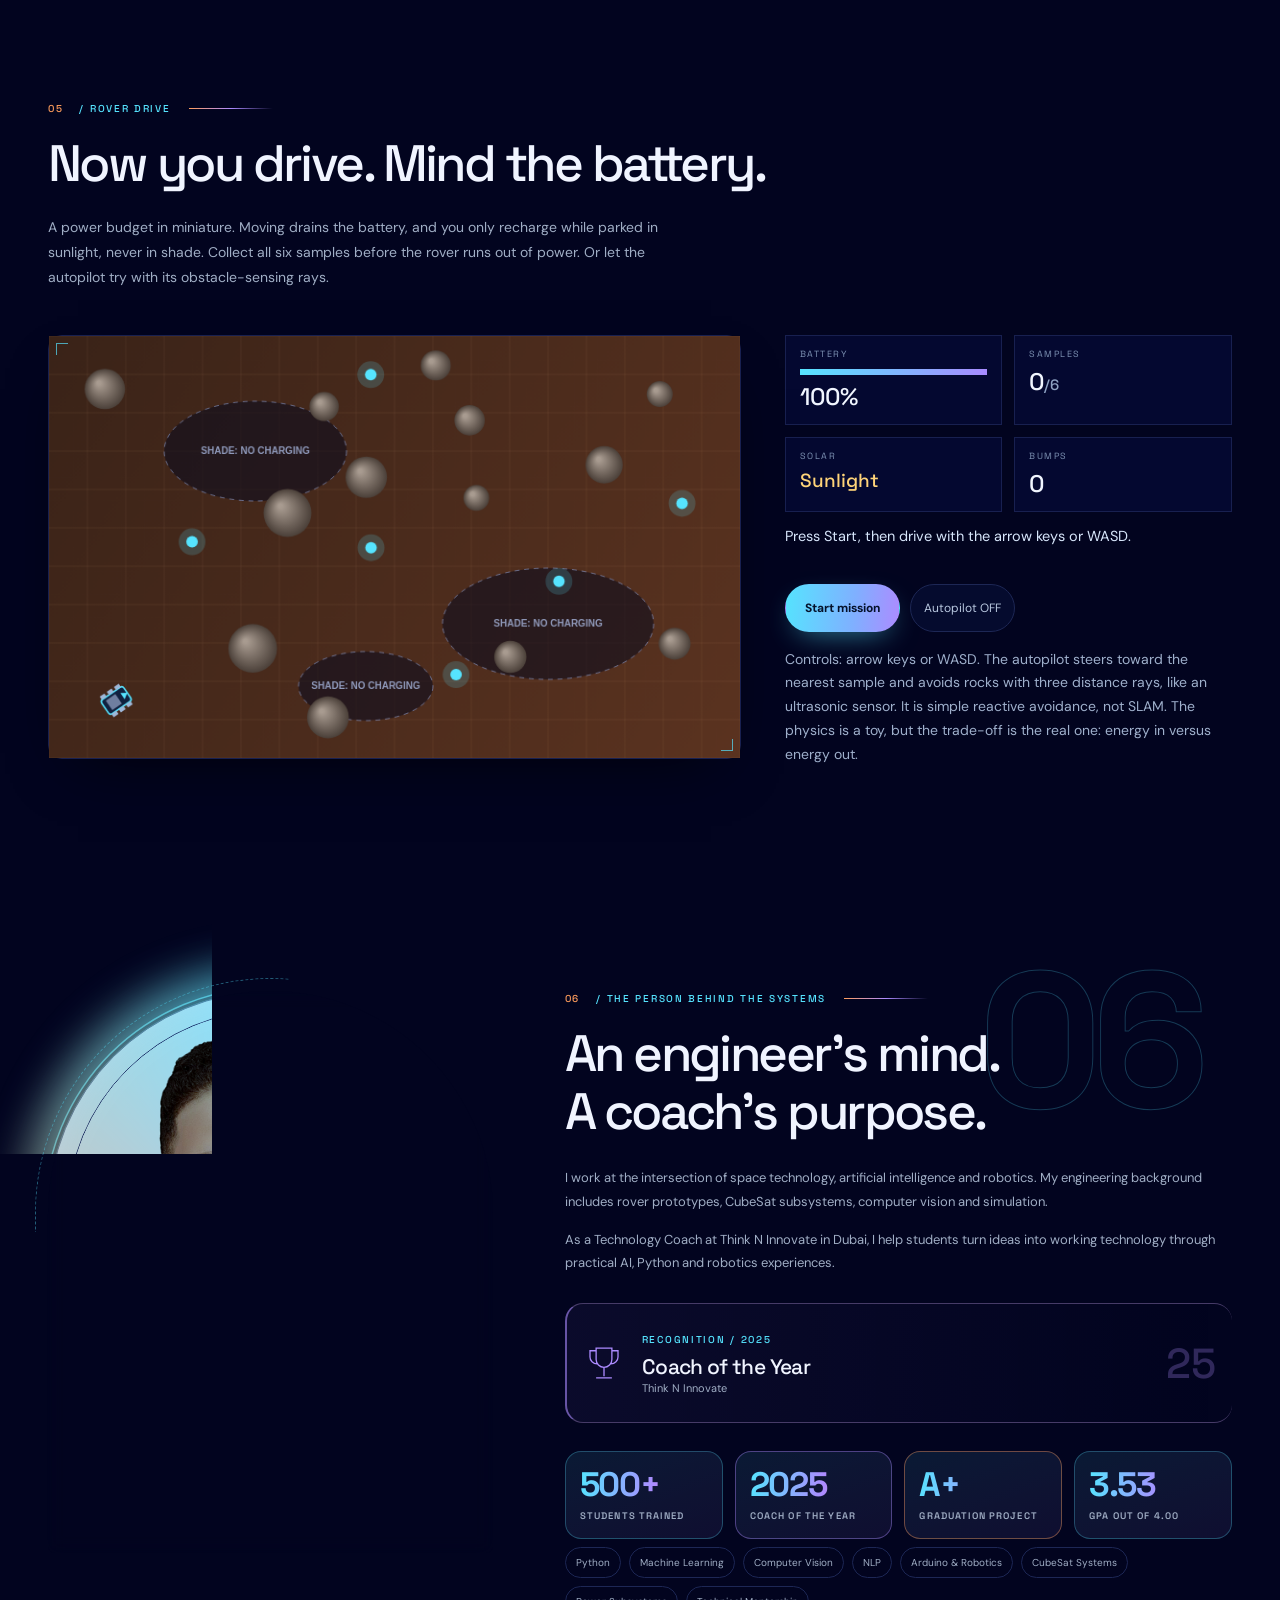
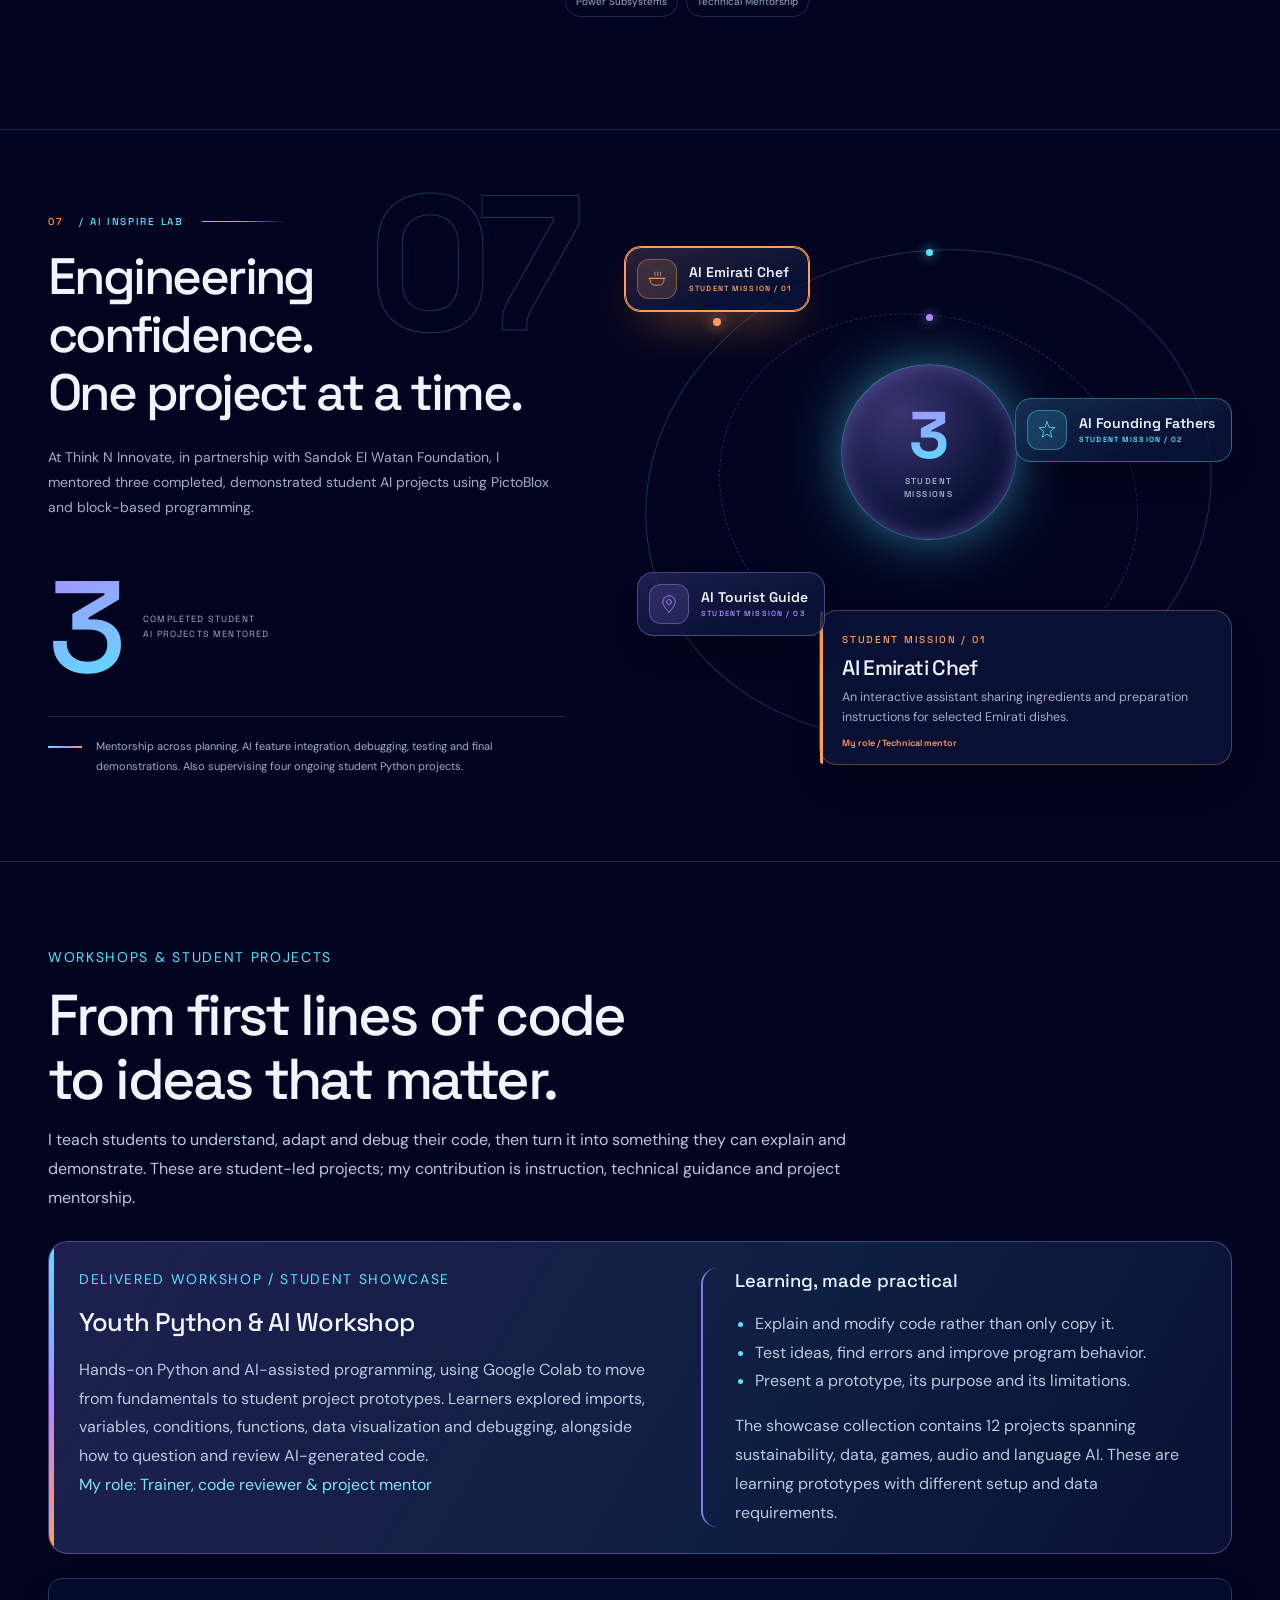
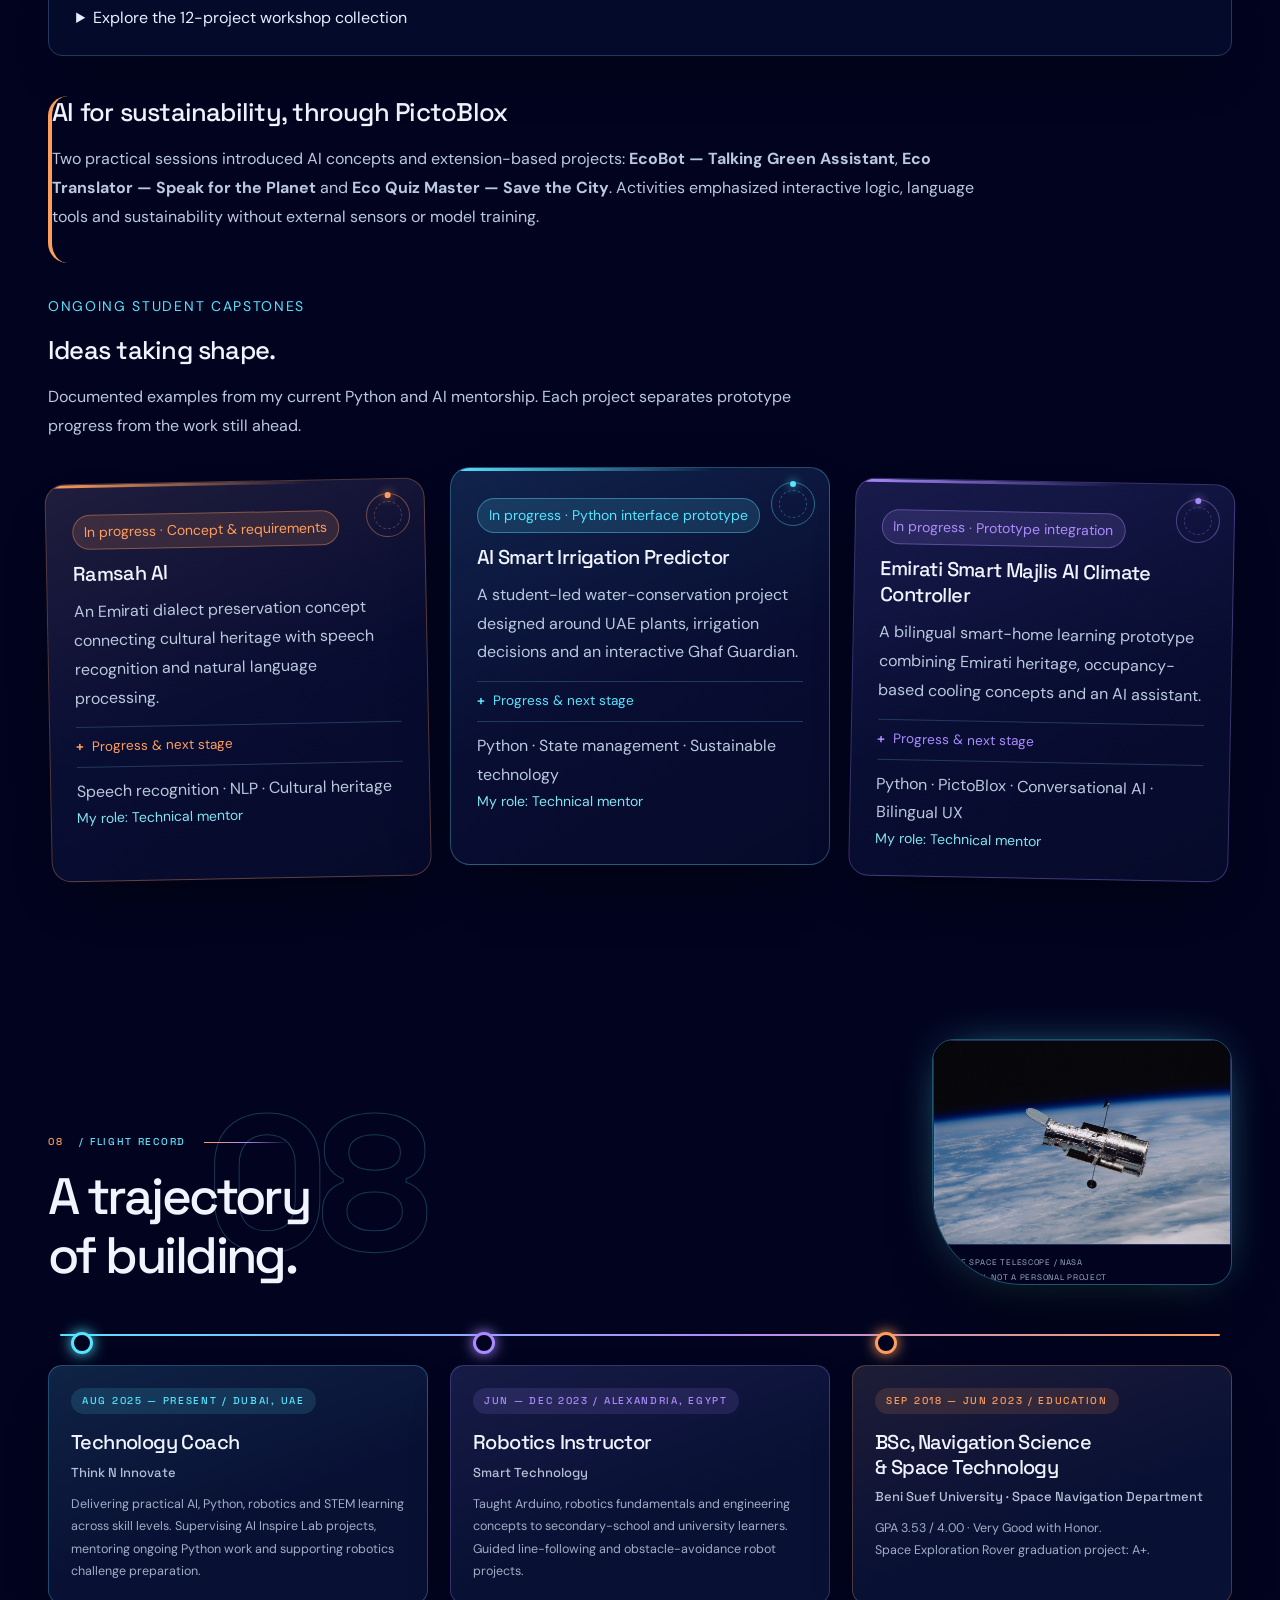
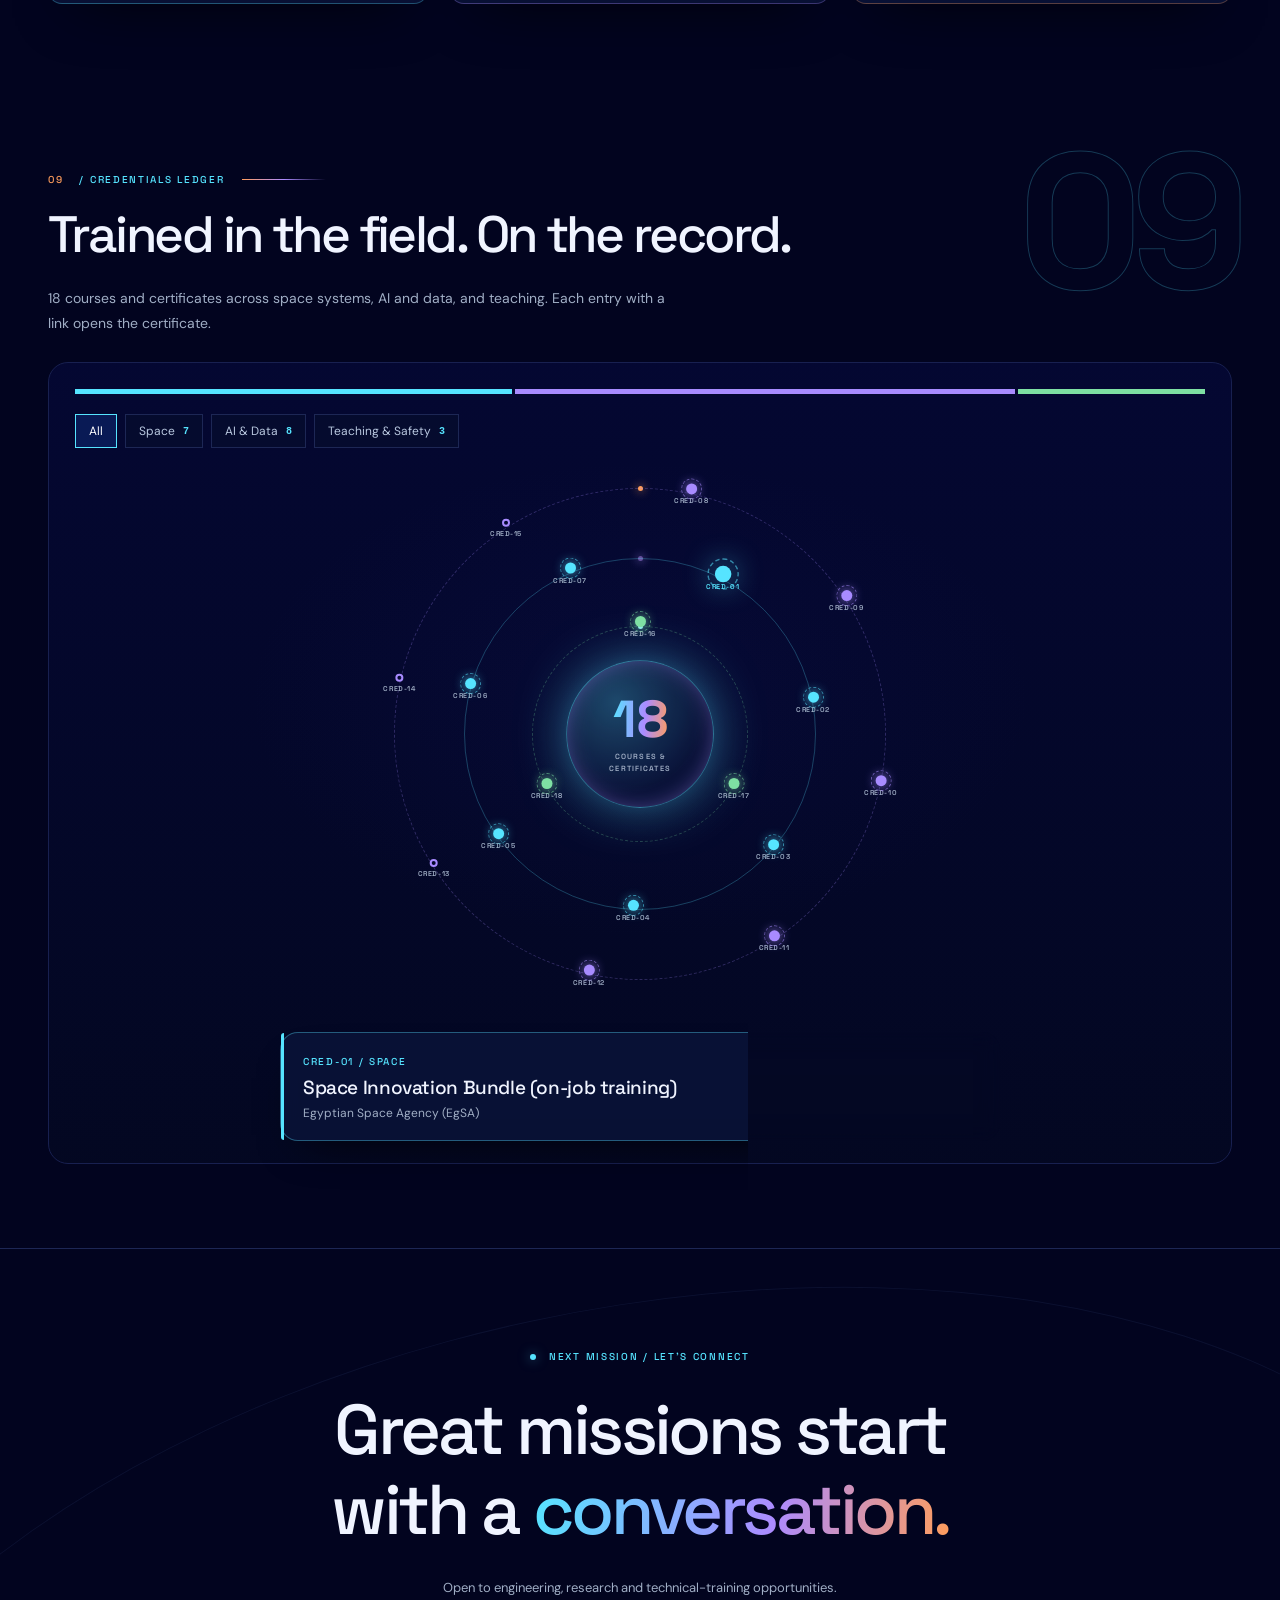
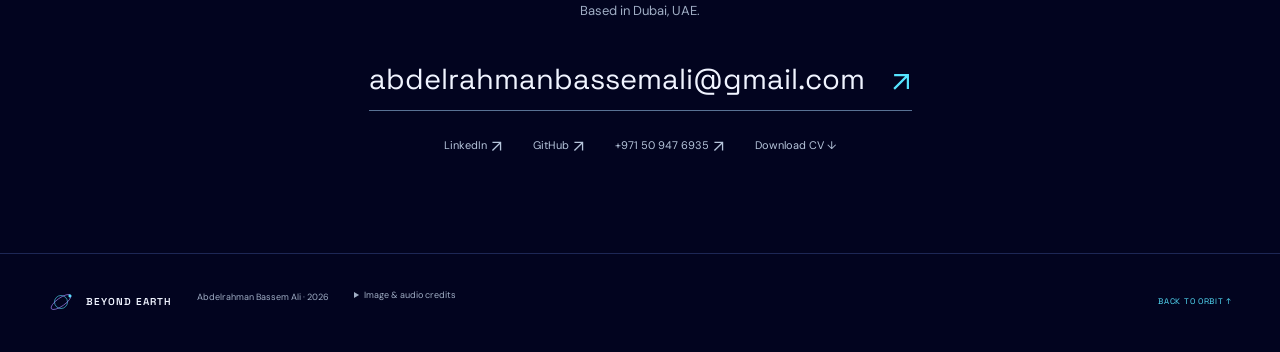
==== commit bf3b8bc7: "Replace old site with new Beyond Earth portfolio (Vite/React build)" ====
--- a/index.html
+++ b/index.html
@@ -1,435 +1,22 @@
-<!DOCTYPE html>
-<html lang="en">
-<head>
-<meta charset="UTF-8">
-<meta name="viewport" content="width=device-width, initial-scale=1, viewport-fit=cover">
-<title>Abdelrahman Bassem Ali — AI, Robotics & Space Technology Engineer</title>
-<link rel="preconnect" href="https://fonts.googleapis.com">
-<link rel="preconnect" href="https://fonts.gstatic.com" crossorigin>
-<link href="https://fonts.googleapis.com/css2?family=Archivo:wght@400;500;600;700;800&family=JetBrains+Mono:wght@400;500&display=swap" rel="stylesheet">
-<style>
-  :root{
-    --bg:#0a0d12; --bg2:#10151d; --ink:#e9e6dd; --ink2:#8f99a8;
-    --amber:#d98a4a; --grid:#1c2531; --card:#111823; --line:#223040;
-    box-sizing:border-box;
-    padding-top:env(safe-area-inset-top,0px);
-    padding-bottom:env(safe-area-inset-bottom,0px);
-  }
-  :root[data-theme="light"]{
-    --bg:#ece6d8; --bg2:#e2dac8; --ink:#1b2a41; --ink2:#5a6578;
-    --amber:#bd6a2b; --grid:#d7cfb8; --card:#f4efe3; --line:#cfc6ab;
-  }
-  html{scroll-padding-top:env(safe-area-inset-top,0px); scroll-behavior:smooth;}
-  *{box-sizing:border-box;}
-  body{
-    margin:0; background:var(--bg); color:var(--ink);
-    font-family:'Archivo',sans-serif; position:relative; overflow-x:hidden;
-    background-image:
-      radial-gradient(circle, var(--grid) 1px, transparent 1.2px),
-      radial-gradient(ellipse 900px 500px at 50% -10%, var(--bg2) 0%, transparent 70%);
-    background-size:28px 28px, 100% 100%;
-    background-repeat:repeat, no-repeat;
-    background-attachment:fixed, scroll;
-  }
-  body::before{
-    content:""; position:fixed; inset:0; z-index:-1; pointer-events:none;
-    background:
-      radial-gradient(circle 420px at 88% 6%, color-mix(in srgb, var(--amber) 9%, transparent), transparent 70%),
-      radial-gradient(circle 600px at -5% 40%, color-mix(in srgb, var(--ink) 5%, transparent), transparent 70%);
-  }
-  .mono{font-family:'JetBrains Mono',monospace;}
-  .wrap{max-width:760px; margin:0 auto; padding:0 20px;}
-
-  /* floating pill nav */
-  nav.pill{
-    position:sticky; top:14px; z-index:20; margin:14px auto 0;
-    max-width:760px; display:flex; align-items:center; justify-content:space-between;
-    background:color-mix(in srgb, var(--bg) 78%, transparent);
-    backdrop-filter:blur(10px);
-    border:1px solid var(--line); border-radius:999px; padding:8px 8px 8px 14px;
-  }
-  .badge{
-    width:34px; height:34px; border-radius:50%; border:1px solid var(--line);
-    display:flex; align-items:center; justify-content:center; font-size:.72rem;
-    font-weight:700; letter-spacing:.02em;
-  }
-  nav.pill details{position:relative;}
-  nav.pill summary{
-    list-style:none; cursor:pointer; width:34px; height:34px; border-radius:50%;
-    border:1px solid var(--line); display:flex; align-items:center; justify-content:center;
-  }
-  nav.pill summary::-webkit-details-marker{display:none;}
-  nav.pill summary span{display:block; width:14px; height:1px; background:var(--ink); position:relative;}
-  nav.pill summary span::before,nav.pill summary span::after{content:""; position:absolute; left:0; width:14px; height:1px; background:var(--ink);}
-  nav.pill summary span::before{top:-4px;} nav.pill summary span::after{top:4px;}
-  nav.pill .menu{
-    position:absolute; right:0; top:44px; background:var(--card); border:1px solid var(--line);
-    border-radius:12px; padding:8px; display:flex; flex-direction:column; min-width:160px;
-  }
-  nav.pill .menu a{color:var(--ink2); text-decoration:none; font-size:.86rem; padding:7px 10px; border-radius:7px;}
-  nav.pill .menu a:hover{background:var(--grid); color:var(--ink);}
-
-  header.hero{padding:40px 0 10px; position:relative;}
-  .status-pill{
-    display:inline-flex; align-items:center; gap:8px; padding:7px 14px;
-    border:1px solid var(--line); border-radius:999px; font-size:.78rem; color:var(--ink2);
-    background:var(--card); margin-bottom:26px;
-  }
-  .dot{width:7px; height:7px; border-radius:50%; background:#5fae6e; animation:pulse 2s ease-in-out infinite;}
-  @keyframes pulse{0%,100%{opacity:1;}50%{opacity:.35;}}
-  @media (prefers-reduced-motion: reduce){.dot{animation:none;}}
-
-  /* satellite illustration */
-  .sat-scene{position:relative; height:190px; margin:0 0 30px;}
-  .sat-ring{
-    position:absolute; left:50%; top:52%; width:260px; height:260px; transform:translate(-50%,-50%) rotate(-8deg);
-    border:1px solid var(--line); border-radius:50%;
-  }
-  .sat-ring.small{width:150px; height:150px; border-style:dashed;}
-  .sat-body{
-    position:absolute; left:50%; top:50%; transform:translate(-50%,-50%);
-    width:64px; height:44px; background:var(--card); border:1px solid var(--line); border-radius:5px;
-  }
-  .sat-body::before,.sat-body::after{
-    content:""; position:absolute; top:50%; width:46px; height:26px; transform:translateY(-50%);
-    background:linear-gradient(180deg,var(--amber),transparent); border:1px solid var(--line); opacity:.55;
-  }
-  .sat-body::before{right:100%; margin-right:6px;}
-  .sat-body::after{left:100%; margin-left:6px;}
-  .sat-dot{position:absolute; width:6px; height:6px; border-radius:50%; background:var(--amber);}
-  .sat-dot.d1{left:18%; top:30%;} .sat-dot.d2{left:80%; top:70%;} .sat-dot.d3{left:62%; top:14%; background:var(--ink2);}
-
-  .bot{
-    position:absolute; left:16%; top:8%; width:30px; height:26px;
-    border:1px solid var(--line); border-radius:4px; background:var(--card);
-  }
-  .bot::before{content:""; position:absolute; left:50%; top:-8px; width:1px; height:8px; background:var(--line); transform:translateX(-50%);}
-  .bot::after{content:""; position:absolute; left:50%; top:-11px; width:4px; height:4px; border-radius:50%; background:var(--amber); transform:translateX(-50%);}
-  .bot .eye{position:absolute; top:7px; width:5px; height:5px; border-radius:50%; background:var(--amber);}
-  .bot .eye.l{left:5px;} .bot .eye.r{right:5px;}
-
-  .ai-net{position:absolute; right:10%; bottom:4%; width:70px; height:46px;}
-  .ai-net span{position:absolute; width:5px; height:5px; border-radius:50%; background:var(--ink2);}
-  .ai-net span.c{background:var(--amber);}
-  .ai-net span.n1{left:0; top:4px;} .ai-net span.n2{left:0; top:34px;}
-  .ai-net span.n3{left:32px; top:19px;} .ai-net span.n4{right:0; top:0;} .ai-net span.n5{right:0; top:38px;}
-  .ai-net svg{position:absolute; inset:0; overflow:visible;}
-
-  h1{
-    font-size:clamp(2.1rem,8vw,3rem); line-height:1.03; margin:0 0 8px;
-    font-weight:800; letter-spacing:-.01em;
-  }
-  .role{color:var(--amber); font-weight:600; font-size:1.08rem; margin-bottom:18px; display:block;}
-  .objective{max-width:58ch; line-height:1.6; color:var(--ink2); font-size:.98rem; margin-bottom:26px;}
-  .cta-row{display:flex; gap:12px; flex-wrap:wrap; margin-bottom:10px;}
-  .btn{
-    font-family:inherit; font-size:.9rem; font-weight:600; padding:13px 22px;
-    border-radius:999px; text-decoration:none; display:inline-flex; align-items:center; gap:8px;
-  }
-  .btn.solid{background:var(--amber); color:#14110c; border:1px solid var(--amber);}
-  .btn.outline{border:1px solid var(--line); color:var(--ink);}
-  .contact-row{display:flex; gap:16px; flex-wrap:wrap; margin-top:20px; font-size:.8rem;}
-  .contact-row a{color:var(--ink2); text-decoration:none; border-bottom:1px solid var(--line); padding-bottom:2px;}
-
-  /* scroll-reveal statement */
-  .statement{padding:70px 0; text-align:left;}
-  .statement p{
-    font-size:clamp(1.5rem,6vw,2.1rem); font-weight:700; line-height:1.25; margin:0;
-    color:var(--ink2);
-  }
-  .statement .reveal{opacity:.18; transition:opacity .6s ease;}
-  .statement .reveal.on{opacity:1; color:var(--ink);}
-
-  .focus-grid{display:grid; grid-template-columns:1fr; gap:14px; margin-top:4px;}
-  @media(min-width:640px){.focus-grid{grid-template-columns:1fr 1fr 1fr;}}
-  .focus{border:1px solid var(--line); border-radius:10px; padding:18px; background:var(--card);}
-  .focus .mark{width:30px; height:30px; margin-bottom:14px; position:relative;}
-  .focus .mark.space{border:1px solid var(--amber); border-radius:50%;}
-  .focus .mark.space::after{content:""; position:absolute; left:-6px; top:50%; width:42px; height:1px; background:var(--amber); transform:translateY(-50%) rotate(-20deg);}
-  .focus .mark.robot{border:1px solid var(--amber); border-radius:5px;}
-  .focus .mark.robot::before,.focus .mark.robot::after{content:""; position:absolute; top:7px; width:5px; height:5px; border-radius:50%; background:var(--amber);}
-  .focus .mark.robot::before{left:6px;} .focus .mark.robot::after{right:6px;}
-  .focus .mark.ai{border:1px solid var(--amber); border-radius:50%;}
-  .focus .mark.ai::before{content:""; position:absolute; left:50%; top:50%; width:4px; height:4px; background:var(--amber); border-radius:50%; transform:translate(-50%,-50%);}
-  .focus .mark.ai::after{content:""; position:absolute; left:4px; top:4px; right:4px; bottom:4px; border:1px dashed var(--amber); border-radius:50%;}
-  .focus h3{margin:0 0 6px; font-size:.98rem;}
-  .focus p{margin:0; font-size:.85rem; color:var(--ink2); line-height:1.5;}
-
-  section{padding:36px 0; border-top:1px solid var(--line);}
-  .sec-head{display:flex; align-items:center; gap:12px; margin-bottom:22px;}
-  .sec-head .idx{color:var(--ink2); font-size:.78rem; letter-spacing:.04em;}
-  .sec-head .rule{flex:0 0 34px; height:1px; background:var(--amber);}
-  .sec-head .label{color:var(--amber); font-size:.78rem; letter-spacing:.08em; font-weight:600; text-transform:uppercase;}
-  .sec-title{font-size:1.3rem; font-weight:700; margin:0 0 22px;}
-
-  .entry{display:grid; grid-template-columns:40px 1fr; gap:14px; margin-bottom:26px;}
-  .entry .n{color:var(--amber); font-weight:700; font-size:.9rem;}
-  .entry .meta{font-size:.78rem; color:var(--ink2); margin-bottom:4px;}
-  .entry h3{margin:0 0 4px; font-size:1.02rem;}
-  .entry ul{margin:8px 0 0; padding-left:18px; font-size:.92rem; color:var(--ink2); line-height:1.55;}
-
-  .grid-projects{display:grid; grid-template-columns:1fr; gap:14px;}
-  @media(min-width:560px){.grid-projects{grid-template-columns:1fr 1fr;}}
-  .card{background:var(--card); border:1px solid var(--line); padding:16px; border-radius:10px;}
-  .card .code{font-size:.7rem; color:var(--amber);}
-  .card h3{margin:6px 0 6px; font-size:.98rem;}
-  .card p{margin:0; font-size:.86rem; color:var(--ink2); line-height:1.5;}
-
-  .tagblock{margin-bottom:18px;}
-  .tagblock .label2{font-size:.78rem; color:var(--amber); margin-bottom:8px;}
-  .tags{display:flex; flex-wrap:wrap; gap:8px;}
-  .tag{font-size:.8rem; padding:5px 10px; border:1px solid var(--line); color:var(--ink2); border-radius:999px;}
-
-  .train-list{columns:1; font-size:.88rem; line-height:1.9; color:var(--ink2);}
-  @media(min-width:560px){.train-list{columns:2; column-gap:28px;}}
-
-  #contact{text-align:center; padding:60px 0;}
-  #contact h2{font-size:1.8rem; margin:0 0 14px;}
-  #contact p{color:var(--ink2); margin:0 0 26px;}
-
-  footer{padding:26px 0 48px; font-size:.78rem; color:var(--ink2); display:flex; justify-content:space-between; flex-wrap:wrap; gap:10px;}
-  footer a{color:var(--ink2); text-decoration:none;}
-</style>
-</head>
-<body>
-
-<nav class="pill wrap">
-  <span class="badge mono">AB</span>
-  <details>
-    <summary><span></span></summary>
-    <div class="menu">
-      <a href="#experience">Experience</a>
-      <a href="#projects">Projects</a>
-      <a href="#skills">Skills</a>
-      <a href="#training">Training</a>
-      <a href="#contact">Contact</a>
-    </div>
-  </details>
-</nav>
-
-<div class="wrap">
-
-  <header class="hero">
-    <div class="sat-scene">
-      <div class="sat-ring"></div>
-      <div class="sat-ring small"></div>
-      <div class="sat-body"></div>
-      <span class="sat-dot d1"></span><span class="sat-dot d2"></span><span class="sat-dot d3"></span>
-      <div class="bot"><span class="eye l"></span><span class="eye r"></span></div>
-      <div class="ai-net">
-        <svg viewBox="0 0 70 46"><g stroke="var(--line)" stroke-width="1">
-          <line x1="2" y1="6" x2="34" y2="21"/><line x1="2" y1="36" x2="34" y2="21"/>
-          <line x1="34" y1="21" x2="68" y2="2"/><line x1="34" y1="21" x2="68" y2="40"/>
-        </g></svg>
-        <span class="n1"></span><span class="n2"></span><span class="c n3"></span><span class="n4"></span><span class="n5"></span>
-      </div>
-    </div>
-
-    <div class="status-pill"><span class="dot"></span> Available for robotics, AI & space-tech roles</div>
-
-    <span class="role">AI · Robotics · Space Technology Engineer</span>
-    <h1>Abdelrahman Bassem Ali</h1>
-    <p class="objective">Space Technology and AI engineer with hands-on experience in robotics, CubeSat systems, satellite data analysis, and STEM education. Passionate about space missions, autonomous systems, and applying AI in aerospace technologies.</p>
-
-    <div class="cta-row">
-      <a class="btn solid" href="#projects">View projects</a>
-      <a class="btn outline" href="#contact">Get in touch →</a>
-    </div>
-
-    <div class="contact-row mono">
-      <a href="mailto:abdelrahmanbassemali@gmail.com">abdelrahmanbassemali@gmail.com</a>
-      <a href="tel:+971509476935">+971 50 947 6935</a>
-      <a href="https://www.linkedin.com/in/abdelrahman-bassem-50447721a" target="_blank" rel="noopener">LinkedIn</a>
-      <a href="https://github.com/AbdelrahmanBassemAli" target="_blank" rel="noopener">GitHub</a>
-    </div>
-    <div style="margin-top:16px; font-size:.84rem; color:var(--ink2); padding-top:14px; border-top:1px dashed var(--line);">
-      Founder, <strong style="color:var(--ink);">Nujoom Space Engineers</strong> — a UAE-based space & robotics education program for students aged 10–24, launching 2027.
-    </div>
-  </header>
-
-  <div class="statement">
-    <p><span class="reveal">Systems, engineered</span><br><span class="reveal">like missions.</span></p>
-  </div>
-
-  <section id="focus" style="border-top:none; padding-top:0;">
-    <div class="focus-grid">
-      <div class="focus">
-        <div class="mark space"></div>
-        <h3>Space Systems</h3>
-        <p>CubeSat and rover subsystem design — power, structure, and satellite data analysis.</p>
-      </div>
-      <div class="focus">
-        <div class="mark robot"></div>
-        <h3>Robotics</h3>
-        <p>Hands-on build and teaching of obstacle-avoidance, line-following, and Arduino-based robots.</p>
-      </div>
-      <div class="focus">
-        <div class="mark ai"></div>
-        <h3>Artificial Intelligence</h3>
-        <p>CNN models for satellite imagery and NLP pipelines, applied to real aerospace and data problems.</p>
-      </div>
-    </div>
-  </section>
-
-  <section id="experience">
-    <div class="sec-head"><span class="idx mono">01</span><div class="rule"></div><span class="label">Experience</span></div>
-    <h2 class="sec-title">Mission log</h2>
-
-    <div class="entry">
-      <div class="n mono">A</div>
-      <div>
-        <div class="meta mono">08/2025 — PRESENT · DUBAI</div>
-        <h3>Technology Coach — Think N Innovate</h3>
-        <ul>
-          <li>Delivered AI & robotics sessions in schools and training centers</li>
-          <li>Trained students on robotics, programming, and STEM concepts</li>
-          <li>Prepared students for competitions (FLL-style robotics challenges)</li>
-        </ul>
-      </div>
-    </div>
-
-    <div class="entry">
-      <div class="n mono">B</div>
-      <div>
-        <div class="meta mono">06/2023 — 12/2023 · ALEXANDRIA, EGYPT</div>
-        <h3>Robotics Instructor — Smart Technology</h3>
-        <ul>
-          <li>Taught robotics fundamentals, Arduino programming, and engineering basics</li>
-          <li>Supervised student projects — line-following & obstacle-avoidance robots</li>
-          <li>Guided hands-on sessions for university and secondary-school learners</li>
-        </ul>
-      </div>
-    </div>
-  </section>
-
-  <section id="projects">
-    <div class="sec-head"><span class="idx mono">02</span><div class="rule"></div><span class="label">Projects</span></div>
-    <h2 class="sec-title">Project manifest</h2>
-    <div class="grid-projects">
-      <div class="card">
-        <div class="code mono">RVR-01 · GRADUATION PROJECT (A+)</div>
-        <h3>Space Exploration Rover</h3>
-        <p>Full system-engineering design and implementation, including power subsystem and camera.</p>
-      </div>
-      <div class="card">
-        <div class="code mono">CSAT-1U · CAIRO UNI. AEROSPACE DEPT</div>
-        <h3>Lean CubeSat</h3>
-        <p>Designed, implemented and prototyped a 1U CubeSat for weather broadcasting and prediction — power subsystem and structure.</p>
-      </div>
-      <div class="card">
-        <div class="code mono">CNN-SHIP</div>
-        <h3>Satellite ship detection</h3>
-        <p>CNN model identifying ships in satellite imagery, for port-activity monitoring and supply-chain analysis.</p>
-      </div>
-      <div class="card">
-        <div class="code mono">NLP-AMZN · NTI (B+)</div>
-        <h3>Amazon reviews NLP analysis</h3>
-        <p>Scraped Black Friday product and review data, cleaned it, and engineered new features for analysis.</p>
-      </div>
-      <div class="card">
-        <div class="code mono">MARS-RVR · WITH EGSA</div>
-        <h3>Mars rover project</h3>
-        <p>Rover design and prototyping with the Egyptian Space Agency — power subsystem.</p>
-      </div>
-      <div class="card">
-        <div class="code mono">RBT-CAR</div>
-        <h3>Obstacle-avoiding / line-following car</h3>
-        <p>Hands-on robotics design, implementation and prototyping.</p>
-      </div>
-      <div class="card">
-        <div class="code mono">AIRFOIL</div>
-        <h3>Airfoil design & test</h3>
-        <p>Designed and simulated an aircraft airfoil across different angles of attack.</p>
-      </div>
-    </div>
-  </section>
-
-  <section id="skills">
-    <div class="sec-head"><span class="idx mono">03</span><div class="rule"></div><span class="label">Skills</span></div>
-    <h2 class="sec-title">Systems & skills</h2>
-
-    <div class="tagblock">
-      <div class="label2 mono">PROGRAMMING & AI</div>
-      <div class="tags">
-        <span class="tag">Python</span><span class="tag">Machine Learning</span>
-        <span class="tag">Data Analysis</span><span class="tag">Scratch</span>
-        <span class="tag">PictoBlox</span><span class="tag">Tinkercad</span>
-      </div>
-    </div>
-    <div class="tagblock">
-      <div class="label2 mono">SPACE & ROBOTICS</div>
-      <div class="tags">
-        <span class="tag">Satellite subsystems</span><span class="tag">Nanosatellites</span>
-        <span class="tag">Robot Operating System (ROS)</span><span class="tag">PCB design</span>
-        <span class="tag">Electrical power calculations</span><span class="tag">VEX VR</span>
-      </div>
-    </div>
-    <div class="tagblock">
-      <div class="label2 mono">OTHER</div>
-      <div class="tags">
-        <span class="tag">Microsoft Office</span><span class="tag">Leadership</span>
-        <span class="tag">Team working</span><span class="tag">Communication</span>
-      </div>
-    </div>
-  </section>
-
-  <section id="training">
-    <div class="sec-head"><span class="idx mono">04</span><div class="rule"></div><span class="label">Training</span></div>
-    <h2 class="sec-title">Training & certifications</h2>
-    <div class="train-list">
-      Space Innovation Bundle — EgSA<br>
-      Voice Comms, Nav Aids, Satellite Surveillance & ATC — NANSC<br>
-      Lean CubeSat Training (LCTP 1, 2022) — Cairo Uni.<br>
-      Fundamentals of Remote Sensing — NARSS<br>
-      Machine Learning with Big Data — SRTA City<br>
-      Astronomy, Sun & Space Research — NRIAG<br>
-      Artificial Intelligence Training — Digital Egypt Youth / NTI<br>
-      Satellite Technologies & Space Sciences — EgSA<br>
-      Sprints AI & Machine Learning Foundation<br>
-      Airplane Stability & Control — NPU<br>
-      Artificial Intelligence Summer Training — ITI<br>
-      Data Analysis Training — Coursera, IBM<br>
-      Online Leadership — Aspire Institute<br>
-      Safeguarding Certificate<br>
-      First Aid Training
-    </div>
-  </section>
-
-  <section id="education">
-    <div class="sec-head"><span class="idx mono">05</span><div class="rule"></div><span class="label">Education</span></div>
-    <h2 class="sec-title">Education</h2>
-    <div class="entry" style="grid-template-columns:1fr;">
-      <div>
-        <div class="meta mono">09/2018 — 06/2023 · BENI SUEF UNIVERSITY</div>
-        <h3>BSc, Navigation Science and Space Technology</h3>
-        <p style="color:var(--ink2); font-size:.9rem; margin:4px 0 0;">Space Navigation Department — GPA 3.53/4.00, Very Good with Honor. Leader of the first graduating class of the Faculty of Navigation Sciences and Space Technology.</p>
-      </div>
-    </div>
-  </section>
-
-  <section id="contact">
-    <h2>Let's build something.</h2>
-    <p>Open to robotics, AI and space-tech roles across the UAE.</p>
-    <div class="cta-row" style="justify-content:center;">
-      <a class="btn solid" href="mailto:abdelrahmanbassemali@gmail.com">Email me</a>
-      <a class="btn outline" href="https://www.linkedin.com/in/abdelrahman-bassem-50447721a" target="_blank" rel="noopener">LinkedIn →</a>
-      <a class="btn outline" href="https://github.com/AbdelrahmanBassemAli" target="_blank" rel="noopener">GitHub →</a>
-    </div>
-  </section>
-
-  <footer class="mono">
-    <span>Abdelrahman Bassem Ali · Dubai, UAE</span>
-    <span>25.2048°N · 55.2708°E</span>
-  </footer>
-
-</div>
-
-<script>
-  const els = document.querySelectorAll('.statement .reveal');
-  const io = new IntersectionObserver((entries)=>{
-    entries.forEach(e=>{ if(e.isIntersecting) e.target.classList.add('on'); });
-  }, {threshold:.6});
-  els.forEach(el=>io.observe(el));
-</script>
-</body>
-</html>
+<!doctype html>
+<html lang="en"><head><meta charset="UTF-8"/><meta name="viewport" content="width=device-width, initial-scale=1.0"/><meta name="theme-color" content="#050b1b"/>
+<meta name="description" content="Beyond Earth — Abdelrahman Bassem Ali. Space technology, AI and robotics engineering, with hands-on technical education. Explore projects, rover footage and the CubeSat Power Budget Calculator."/>
+<title>Beyond Earth — Abdelrahman Bassem Ali</title>
+<link rel="icon" type="image/svg+xml" href="./favicon.svg"/>
+<link rel="canonical" href="%VITE_SITE_URL%/"/>
+<meta property="og:type" content="website"/>
+<meta property="og:site_name" content="Beyond Earth"/>
+<meta property="og:title" content="Beyond Earth — Abdelrahman Bassem Ali"/>
+<meta property="og:description" content="Space technology, AI and robotics engineer and technology coach in Dubai. CubeSat power budget calculator, rover project footage and student AI projects."/>
+<meta property="og:url" content="%VITE_SITE_URL%/"/>
+<meta property="og:image" content="%VITE_SITE_URL%/media/og-image.jpg"/>
+<meta property="og:image:width" content="1200"/><meta property="og:image:height" content="630"/>
+<meta property="og:image:alt" content="Beyond Earth portfolio: the title over the International Space Station, with the ORBIT robot companion"/>
+<meta name="twitter:card" content="summary_large_image"/>
+<meta name="twitter:title" content="Beyond Earth — Abdelrahman Bassem Ali"/>
+<meta name="twitter:description" content="Space technology, AI and robotics engineer and technology coach in Dubai."/>
+<meta name="twitter:image" content="%VITE_SITE_URL%/media/og-image.jpg"/>
+<script type="application/ld+json">{"@context":"https://schema.org","@type":"Person","name":"Abdelrahman Bassem Ali","jobTitle":"Space Technology, AI & Robotics Engineer","address":{"@type":"PostalAddress","addressLocality":"Dubai","addressCountry":"AE"},"url":"%VITE_SITE_URL%/","sameAs":["https://www.linkedin.com/in/abdelrahman-bassem-50447721a","https://github.com/AbdelrahmanBassemAli"]}</script>
+  <script type="module" crossorigin src="./assets/index-DmMQW-ii.js"></script>
+  <link rel="stylesheet" crossorigin href="./assets/index-Cu1Wy6nL.css">
+</head><body><div id="root"></div></body></html>
--- a/assets/index-Cu1Wy6nL.css
+++ b/assets/index-Cu1Wy6nL.css
@@ -0,0 +1 @@
+@import"https://fonts.googleapis.com/css2?family=DM+Sans:wght@400;500;600;700&family=Space+Grotesk:wght@400;500;600;700&display=swap";:root{--c00000033:#00000033;--c00000044:#00000044;--c00000088:#00000088;--c000000aa:#000000aa;--c000000cc:#000000cc;--c000000ff:#000000ff;--c00102570:#00092670;--c02060f99:#00021199;--c02060fbd:#000211bd;--c02060fe6:#000211e6;--c02060fff:#000211ff;--c02061380:#00011680;--c02071355:#00021655;--c020713ff:#000216ff;--c02071680:#00011980;--c0207184d:#00001b4d;--c03061788:#02011a88;--c030714ff:#010117ff;--c030813ff:#010316ff;--c040a19ff:#01041dff;--c040a1cff:#010220ff;--c04101fff:#010924ff;--c041021ff:#000826ff;--c050b1b14:#02041f14;--c050b1b24:#02041f24;--c050b1b30:#02041f30;--c050b1b33:#02041f33;--c050b1b45:#02041f45;--c050b1b55:#02041f55;--c050b1b66:#02041f66;--c050b1b70:#02041f70;--c050b1b88:#02041f88;--c050b1bb3:#02041fb3;--c050b1bc9:#02041fc9;--c050b1bd9:#02041fd9;--c050b1bdb:#02041fdb;--c050b1bdf:#02041fdf;--c050b1be8:#02041fe8;--c050b1bed:#02041fed;--c050b1bf2:#02041ff2;--c050b1bf5:#02041ff5;--c050b1bff:#02041fff;--c05647b35:#004f8535;--c060d20ff:#030525ff;--c060e1eff:#030722ff;--c060f1fef:#030824ef;--c06101fd9:#030924d9;--c06101fff:#030924ff;--c06251a99:#06251a99;--c06718c26:#00599826;--c070f21ff:#040726ff;--c07101fcc:#040923cc;--c07101fd0:#040923d0;--c07101fff:#040923ff;--c07102066:#04092566;--c07112aff:#030630ff;--c080f20ff:#050825ff;--c08101fed:#050923ed;--c08101fff:#050923ff;--c08122600:#04092c00;--c081226ec:#04092cec;--c081226ff:#04092cff;--c08122aff:#040830ff;--c0814279c:#040b2d9c;--c090f2670:#06052b70;--c091225ed:#060a2aed;--c091428ff:#050b2eff;--c092239e8:#031741e8;--c0a1027a1:#07062da1;--c0a1222df:#070b27df;--c0a1222ff:#070b27ff;--c0a1224ff:#070a29ff;--c0a1325ff:#070b2aff;--c0a1326e6:#070b2be6;--c0a132ccc:#060832cc;--c0a1429f0:#060b2ff0;--c0a1530cc:#050937cc;--c0a1530d0:#050937d0;--c0a1530ff:#050937ff;--c0a1830ff:#050d37ff;--c0a1a3566:#050e3d66;--c0b1426ff:#080c2bff;--c0b1529ff:#070c2fff;--c0b1530cc:#060937cc;--c0b1730ff:#060c37ff;--c0b182b99:#070f3199;--c0b1f36d9:#06143ed9;--c0c1528e8:#090d2ee8;--c0c1528ff:#090d2eff;--c0c162be8:#080d31e8;--c0c1c32ee:#071239ee;--c0c233394:#071b3a94;--c0d1c36ff:#08103eff;--c0d1d38ff:#081140ff;--c0d2038ff:#081540ff;--c0d2a5aff:#041467ff;--c0e172aff:#0a0f30ff;--c0e2442ff:#08164cff;--c0f2036ff:#0a163eff;--c0f2347ff:#081351ff;--c0f2a4eff:#071959ff;--c101b32ff:#0c1139ff;--c101d36e6:#0b123ee6;--c10294aff:#091a55ff;--c10294f66:#08185b66;--c10374bff:#092c56ff;--c11182cee:#0e0f32ee;--c111e33ef:#0d153aef;--c112244ff:#0b134eff;--c122039ed:#0d1541ed;--c122542ff:#0c184bff;--c12335cff:#092069ff;--c123f654a:#082c744a;--c12408a88:#031e9f88;--c132139ff:#0e1641ff;--c13233fff:#0e1648ff;--c14223aff:#0f1742ff;--c142749ff:#0d1853ff;--c14355320:#0c265f20;--c16243cff:#111944ff;--c19336050:#101f6e50;--c1b2142d9:#19164bd9;--c1b2745ff:#161a4eff;--c1b2c4aff:#151f54ff;--c1c2a43ff:#171f4cff;--c1d2c47ff:#182050ff;--c1f3355ff:#182460ff;--c203046ff:#1b264fff;--c21344cff:#1b2956ff;--c22324bff:#1d2755ff;--c23346920:#1a1d7720;--c234b83ff:#173196ff;--c26324bff:#212754ff;--c263752ff:#202b5dff;--c274064ff:#1f3071ff;--c275f8eff:#275f8eff;--c283a52ff:#222f5cff;--c294155ff:#233860ff;--c2a1812ff:#2a1812ff;--c2a200699:#2a200699;--c2a5a94ff:#2a5a94ff;--c2a78d8cc:#2a78d8cc;--c2b2647ff:#2b2250ff;--c2b3a56ff:#252e61ff;--c2c4468ff:#243476ff;--c2d3a56ff:#282e61ff;--c2fb67eff:#2fb67eff;--c30246650:#2d1c7450;--c30425cff:#2a3667ff;--c31425dff:#2b3669ff;--c33080fcc:#33080fcc;--c34206d30:#34206d30;--c34435cff:#2f3867ff;--c34465fff:#2e3b6bff;--c354664ff:#2f3970ff;--c354763ff:#2f3b6fff;--c37dfff18:#37dfff18;--c3a5578ff:#3a5578ff;--c3a8cff55:#3a8cff55;--c3e536fff:#37477dff;--c40526fff:#40526fff;--c45d0ff12:#45d0ff12;--c45e2ff10:#45e2ff10;--c463b67ff:#463b67ff;--c4c97c526:#4c97c526;--c50ddffff:#50ddffff;--c526382ff:#526382ff;--c53b6ff20:#53b6ff20;--c53d8fb50:#53d8fb50;--c554376ff:#554376ff;--c55e5ff0c:#55e5ff0c;--c56e4ff05:#56e4ff05;--c56e4ff08:#56e4ff08;--c56e4ff14:#56e4ff14;--c56e4ff1c:#56e4ff1c;--c56e4ff1f:#56e4ff1f;--c56e4ff22:#56e4ff22;--c56e4ff30:#56e4ff30;--c56e4ff3d:#56e4ff3d;--c56e4ff40:#56e4ff40;--c56e4ff44:#56e4ff44;--c56e4ff55:#56e4ff55;--c56e4ff66:#56e4ff66;--c56e4ff77:#56e4ff77;--c56e4ff80:#56e4ff80;--c56e4ff88:#56e4ff88;--c56e4ff99:#56e4ff99;--c56e4ffaa:#56e4ffaa;--c56e4ffb0:#56e4ffb0;--c56e4ffff:#56e4ffff;--c597294ff:#597294ff;--c5be6ff06:#5be6ff06;--c5d7396ff:#5d7396ff;--c603f9f1a:#603f9f1a;--c603f9f22:#603f9f22;--c61399730:#61399730;--c61769666:#61769666;--c6384a64d:#6384a64d;--c6579a0ff:#6579a0ff;--c66b7dfff:#66b7dfff;--c66e7ff55:#66e7ff55;--c66e7ffff:#66e7ffff;--c6887aa66:#6887aa66;--c6bd2fa25:#6bd2fa25;--c6eb3ca70:#6eb3ca70;--c6ef0aa88:#6ef0aa88;--c6ef0aaff:#6ef0aaff;--c6f84a6ff:#6f84a6ff;--c6f86abff:#6f86abff;--c6f87adff:#6f87adff;--c7185a8ff:#7185a8ff;--c71defc80:#71defc80;--c73ddff66:#73ddff66;--c748bbd35:#748bbd35;--c75deff24:#75deff24;--c779ebcff:#779ebcff;--c78defcff:#78defcff;--c79ddff77:#79ddff77;--c7a93b8ff:#7a93b8ff;--c7aaaff05:#7aaaff05;--c7c7bff0b:#7c7bff0b;--c7c8cc060:#7c8cc060;--c7decffff:#7decffff;--c7e93b4ff:#7e93b4ff;--c7ecddcff:#7ecddcff;--c7ee0a3ff:#7ee0a3ff;--c7f94b6ff:#7f94b6ff;--c7f95baff:#7f95baff;--c809ccaff:#809ccaff;--c80a7ed14:#80a7ed14;--c80e5f3ff:#80e5f3ff;--c8195b6ff:#8195b6ff;--c819fc929:#819fc929;--c8294afff:#8294afff;--c8298b6ff:#8298b6ff;--c82aae633:#82aae633;--c82b6f016:#82b6f016;--c82bcffff:#82bcffff;--c8394b1ff:#8394b1ff;--c83a1d025:#83a1d025;--c859bbfff:#859bbfff;--c8698b1ff:#8698b1ff;--c8aa4c3ff:#8aa4c3ff;--c8b75edff:#8b75edff;--c8b9bd950:#8b9bd950;--c8c6aff20:#8c6aff20;--c8ddaffff:#8ddaffff;--c8deaffff:#8deaffff;--c8ea2c4ff:#8ea2c4ff;--c8ea3c4ff:#8ea3c4ff;--c8ea3d0ff:#8ea3d0ff;--c8fa3c4ff:#8fa3c4ff;--c8fa5c8ff:#8fa5c8ff;--c8fa6cbff:#8fa6cbff;--c8fc6ca66:#8fc6ca66;--c91b5df16:#91b5df16;--c9283b0ff:#9283b0ff;--c95aac7ff:#95aac7ff;--c95b1d61c:#95b1d61c;--c95efffff:#95efffff;--c9caee0ff:#9caee0ff;--c9cf4ffff:#9cf4ffff;--c9dd4ffff:#9dd4ffff;--c9e9bffff:#9e9bffff;--c9eb7d3ff:#9eb7d3ff;--c9fb0ccff:#9fb0ccff;--c9fb2d0ff:#9fb2d0ff;--c9fb6daff:#9fb6daff;--c9fc3e8ff:#9fc3e8ff;--c9fd8ffff:#9fd8ffff;--ca0aec5ff:#a0aec5ff;--ca0f0ffff:#a0f0ffff;--ca17aff0d:#a17aff0d;--ca1b8d4ff:#a1b8d4ff;--ca1bed326:#a1bed326;--ca2b5cfff:#a2b5cfff;--ca2b8d3ff:#a2b8d3ff;--ca47aff22:#a47aff22;--ca47bff1f:#a47bff1f;--ca5bbd859:#a5bbd859;--ca68bff20:#a68bff20;--ca88bff3a:#a88bff3a;--ca88bffaa:#a88bffaa;--ca88bffff:#a88bffff;--ca8bad2ff:#a8bad2ff;--ca9bdd1ff:#a9bdd1ff;--caab9d3ff:#aab9d3ff;--caabdd2ff:#aabdd2ff;--cac8bff0e:#ac8bff0e;--cac8bff45:#ac8bff45;--cac8bff99:#ac8bff99;--cac8bffff:#ac8bffff;--cad8cff77:#ad8cff77;--cae8bff33:#ae8bff33;--caebfdcff:#aebfdcff;--cb19aff88:#b19aff88;--cb2bfd4ff:#b2bfd4ff;--cb6c5dbff:#b6c5dbff;--cb6c6e2ff:#b6c6e2ff;--cb8c8e2ff:#b8c8e2ff;--cb9c8e0ff:#b9c8e0ff;--cb9c9deff:#b9c9deff;--cba93ff88:#ba93ff88;--cba9cff88:#ba9cff88;--cbcd7ffff:#bcd7ffff;--cbda5f2ff:#bda5f2ff;--cbdcbe1ff:#bdcbe1ff;--cbdcee5ff:#bdcee5ff;--cbff7d9ff:#bff7d9ff;--cc3a7ffff:#c3a7ffff;--cc3b6ffff:#c3b6ffff;--cc3cce0ff:#c3cce0ff;--cc3d9ffff:#c3d9ffff;--cc4d4ebff:#c4d4ebff;--cc4d4ecff:#c4d4ecff;--cc4d6edff:#c4d6edff;--cc6b4ffff:#c6b4ffff;--cc6d6ecff:#c6d6ecff;--cc6eaffff:#c6eaffff;--ccae9ffff:#cae9ffff;--ccdd9eeff:#cdd9eeff;--ccfdbefff:#cfdbefff;--ccfe0f7ff:#cfe0f7ff;--ccfe4ffff:#cfe4ffff;--ccfe9ffff:#cfe9ffff;--cd0baffff:#d0baffff;--cd3e0f5ff:#d3e0f5ff;--cd4f7ffff:#d4f7ffff;--cd7e6fbff:#d7e6fbff;--cd7ecffff:#d7ecffff;--ce0a92cff:#e0a92cff;--ce0e7f8ff:#e0e7f8ff;--ce1edffff:#e1edffff;--ce4efffff:#e4efffff;--ce4fcffff:#e4fcffff;--ce6eefcff:#e6eefcff;--ce8f2ffff:#e8f2ffff;--ce8f3ffff:#e8f3ffff;--cedf5ffff:#edf5ffff;--ceef5ffff:#eef5ffff;--cf0f4ffff:#f0f4ffff;--cf1f6ffff:#f1f6ffff;--cf3f7ffff:#f3f7ffff;--cff5a6e77:#ff5a6e77;--cff5a6eff:#ff5a6eff;--cff7b8bff:#ff7b8bff;--cff9d5c44:#ff9d5c44;--cff9d5cff:#ff9d5cff;--cffc2c9ff:#ffc2c9ff;--cffd47920:#ffd47920;--cffd47940:#ffd47940;--cffd47988:#ffd47988;--cffd479ff:#ffd479ff;--cffe9b3ff:#ffe9b3ff;--cffffff0b:#ffffff0b;--cffffff14:#ffffff14;--cffffffff:#ffffffff}html[data-theme=day]{--c00000033:#f9f9f933;--c00000044:#f9f9f944;--c00000088:#f9f9f988;--c000000aa:#f9f9f9aa;--c000000cc:#f9f9f9cc;--c000000ff:#f9f9f9ff;--c00102570:#d3e4fb70;--c02060f99:#e7edfa99;--c02060fbd:#e7edfabd;--c02060fe6:#e7edfae6;--c02060fff:#e7edfaff;--c02061380:#e3e9fa80;--c02071355:#e3eafa55;--c020713ff:#e3eafaff;--c02071680:#e1e7fa80;--c0207184d:#dfe5fa4d;--c03061788:#e0e4f988;--c030714ff:#e3e8f9ff;--c030813ff:#e4eaf9ff;--c040a19ff:#dee6f7ff;--c040a1cff:#dce3f7ff;--c04101fff:#d9e6f7ff;--c041021ff:#d7e4f7ff;--c050b1b14:#dde4f614;--c050b1b24:#dde4f624;--c050b1b30:#dde4f630;--c050b1b33:#dde4f633;--c050b1b45:#dde4f645;--c050b1b55:#dde4f655;--c050b1b66:#dde4f666;--c050b1b70:#dde4f670;--c050b1b88:#dde4f688;--c050b1bb3:#dde4f6b3;--c050b1bc9:#dde4f6c9;--c050b1bd9:#dde4f6d9;--c050b1bdb:#dde4f6db;--c050b1bdf:#dde4f6df;--c050b1be8:#dde4f6e8;--c050b1bed:#dde4f6ed;--c050b1bf2:#dde4f6f2;--c050b1bf5:#dde4f6f5;--c050b1bff:#dde4f6ff;--c05647b35:#7be4fd35;--c060d20ff:#d8e0f5ff;--c060e1eff:#dae3f5ff;--c060f1fef:#d9e3f5ef;--c06101fd9:#d9e4f5d9;--c06101fff:#d9e4f5ff;--c06251a99:#d4f5e999;--c06718c26:#6adffc26;--c070f21ff:#d8e0f4ff;--c07101fcc:#d9e3f4cc;--c07101fd0:#d9e3f4d0;--c07101fff:#d9e3f4ff;--c07102066:#d9e2f466;--c07112aff:#cfdaf3ff;--c080f20ff:#d9e0f3ff;--c08101fed:#dae2f3ed;--c08101fff:#dae2f3ff;--c08122600:#d3def200;--c081226ec:#d3def2ec;--c081226ff:#d3def2ff;--c08122aff:#cfdaf2ff;--c0814279c:#d2dff29c;--c090f2670:#d3d9f170;--c091225ed:#d4def1ed;--c091428ff:#d1ddf1ff;--c092239e8:#c2daf1e8;--c0a1027a1:#d2d9f0a1;--c0a1222df:#d7e0f0df;--c0a1222ff:#d7e0f0ff;--c0a1224ff:#d5def0ff;--c0a1325ff:#d4def0ff;--c0a1326e6:#d3ddf0e6;--c0a132ccc:#ced7f0cc;--c0a1429f0:#d1dbf0f0;--c0a1530cc:#cad5f0cc;--c0a1530d0:#cad5f0d0;--c0a1530ff:#cad5f0ff;--c0a1830ff:#cad8f0ff;--c0a1a3566:#c6d5f066;--c0b1426ff:#d3ddefff;--c0b1529ff:#d1dbefff;--c0b1530cc:#cad4efcc;--c0b1730ff:#cad6efff;--c0b182b99:#cfdcef99;--c0b1f36d9:#c5d8efd9;--c0c1528e8:#d2dbeee8;--c0c1528ff:#d2dbeeff;--c0c162be8:#cfd9eee8;--c0c1c32ee:#c9d8eeee;--c0c233394:#c8deee94;--c0d1c36ff:#c5d3edff;--c0d1d38ff:#c3d3edff;--c0d2038ff:#c3d5edff;--c0d2a5aff:#9cbdf3ff;--c0e172aff:#d0d9ecff;--c0e2442ff:#bacfebff;--c0f2036ff:#c5d5ebff;--c0f2347ff:#b6c8eaff;--c0f2a4eff:#afc8eaff;--c101b32ff:#c9d3eaff;--c101d36e6:#c5d2eae6;--c10294aff:#b3cae9ff;--c10294f66:#a8c4ef66;--c10374bff:#b2d6e9ff;--c11182cee:#ced5e9ee;--c111e33ef:#c8d4e9ef;--c112244ff:#b8c8e8ff;--c122039ed:#c2d0e8ed;--c122542ff:#bacce7ff;--c12335cff:#9bc0eeff;--c123f654a:#92c4ee4a;--c12408a88:#6e9ff088;--c132139ff:#c2d0e7ff;--c13233fff:#bdcce6ff;--c14223aff:#c2cfe6ff;--c142749ff:#b4c6e5ff;--c14355320:#a4c9eb20;--c16243cff:#c0cde4ff;--c19336050:#98b5e650;--c1b2142d9:#bac0ded9;--c1b2745ff:#b3c1e3ff;--c1b2c4aff:#aec1e3ff;--c1c2a43ff:#b5c5e2ff;--c1d2c47ff:#b1c2e1ff;--c1f3355ff:#a3bae0ff;--c203046ff:#b3c5deff;--c21344cff:#adc2ddff;--c22324bff:#aec0dcff;--c23346920:#90a2dc20;--c234b83ff:#76a1deff;--c26324bff:#aebcd8ff;--c263752ff:#a7bad8ff;--c274064ff:#95b1d8ff;--c275f8eff:#6ba7daff;--c283a52ff:#a7bbd6ff;--c294155ff:#a4bfd5ff;--c2a1812ff:#e8d6d0ff;--c2a200699:#f4eacf99;--c2a5a94ff:#6699d7ff;--c2a78d8cc:#2375d9cc;--c2b2647ff:#b8b2d7ff;--c2b3a56ff:#a4b4d3ff;--c2c4468ff:#92acd3ff;--c2d3a56ff:#a4b2d1ff;--c2fb67eff:#45d398ff;--c30246650:#a093db50;--c30425cff:#9eb2ceff;--c31425dff:#9db0cdff;--c33080fcc:#f2c7cecc;--c34206d30:#a18ce030;--c34435cff:#9eafcaff;--c34465fff:#9bafcaff;--c354664ff:#96a9c9ff;--c354763ff:#97abc9ff;--c37dfff18:#0091ac18;--c3a5578ff:#83a0c5ff;--c3a8cff55:#0053c855;--c3e536fff:#8ca3c1ff;--c40526fff:#8ca0bfff;--c45d0ff12:#00779f12;--c45e2ff10:#00869f10;--c463b67ff:#8373b1ff;--c4c97c526:#3786b726;--c50ddffff:#007894ff;--c526382ff:#7a8dadff;--c53b6ff20:#0065b020;--c53d8fb50:#00769550;--c554376ff:#7d65aaff;--c55e5ff0c:#007a900c;--c56e4ff05:#00788f05;--c56e4ff08:#00788f08;--c56e4ff14:#00788f14;--c56e4ff1c:#00788f1c;--c56e4ff1f:#00788f1f;--c56e4ff22:#00788f22;--c56e4ff30:#00788f30;--c56e4ff3d:#00788f3d;--c56e4ff40:#00788f40;--c56e4ff44:#00788f44;--c56e4ff55:#00788f55;--c56e4ff66:#00788f66;--c56e4ff77:#00788f77;--c56e4ff80:#00788f80;--c56e4ff88:#00788f88;--c56e4ff99:#00788f99;--c56e4ffaa:#00788faa;--c56e4ffb0:#00788fb0;--c56e4ffff:#00788fff;--c597294ff:#6983a7ff;--c5be6ff06:#00758a06;--c5d7396ff:#677ea3ff;--c603f9f1a:#6540ab1a;--c603f9f22:#6540ab22;--c61399730:#7441b730;--c61769666:#677e9f66;--c6384a64d:#587a9e4d;--c6579a0ff:#5e739cff;--c66b7dfff:#196185ff;--c66e7ff55:#006b8055;--c66e7ffff:#006b80ff;--c6887aa66:#54749966;--c6bd2fa25:#015b7e25;--c6eb3ca70:#2c6a7f70;--c6ef0aa88:#0c994d88;--c6ef0aaff:#0c994dff;--c6f84a6ff:#586e92ff;--c6f86abff:#536b92ff;--c6f87adff:#516a92ff;--c7185a8ff:#566b90ff;--c71defc80:#005e7880;--c73ddff66:#00577366;--c748bbd35:#41598f35;--c75deff24:#00567124;--c779ebcff:#426c8bff;--c78defcff:#005871ff;--c79ddff77:#00526d77;--c7a93b8ff:#466188ff;--c7aaaff05:#00328b05;--c7c7bff0b:#01008a0b;--c7c8cc060:#3e4f8760;--c7decffff:#005a6aff;--c7e93b4ff:#4b6184ff;--c7ecddcff:#1b616eff;--c7ee0a3ff:#1d8745ff;--c7f94b6ff:#495f83ff;--c7f95baff:#455c83ff;--c809ccaff:#345284ff;--c80a7ed14:#103a8714;--c80e5f3ff:#075f6bff;--c8195b6ff:#495e81ff;--c819fc929:#35558229;--c8294afff:#506380ff;--c8298b6ff:#496080ff;--c82aae633:#17438433;--c82b6f016:#0d468516;--c82bcffff:#0a3e7aff;--c8394b1ff:#4e607fff;--c83a1d025:#2e4e8125;--c859bbfff:#40577eff;--c8698b1ff:#4e617cff;--c8aa4c3ff:#3c5879ff;--c8b75edff:#1b0b63ff;--c8b9bd950:#25377a50;--c8c6aff20:#18006720;--c8ddaffff:#073b54ff;--c8deaffff:#074654ff;--c8ea2c4ff:#3b5175ff;--c8ea3c4ff:#3b5275ff;--c8ea3d0ff:#2f4576ff;--c8fa3c4ff:#3b5174ff;--c8fa5c8ff:#374f74ff;--c8fa6cbff:#344d75ff;--c8fc6ca66:#2b5c6066;--c91b5df16:#1f477416;--c9283b0ff:#473b5fff;--c95aac7ff:#384f6eff;--c95b1d61c:#2947701c;--c95efffff:#06424dff;--c9caee0ff:#1f336aff;--c9cf4ffff:#063f46ff;--c9dd4ffff:#083a62ff;--c9e9bffff:#0b0864ff;--c9eb7d3ff:#2c4866ff;--c9fb0ccff:#344665ff;--c9fb2d0ff:#304465ff;--c9fb6daff:#253e66ff;--c9fc3e8ff:#1e3e60ff;--c9fd8ffff:#083c60ff;--ca0aec5ff:#3b4a63ff;--ca0f0ffff:#053943ff;--ca17aff0d:#1a00580d;--ca1b8d4ff:#2c4563ff;--ca1bed326:#2d4c6326;--ca2b5cfff:#314662ff;--ca2b8d3ff:#2d4562ff;--ca47aff22:#1c005822;--ca47bff1f:#1b00571f;--ca5bbd859:#28406059;--ca68bff20:#22097220;--ca88bff3a:#2309723a;--ca88bffaa:#230972aa;--ca88bffff:#230972ff;--ca8bad2ff:#2e425cff;--ca9bdd1ff:#2f455bff;--caab9d3ff:#2d3e5aff;--caabdd2ff:#2e435aff;--cac8bff0e:#2709720e;--cac8bff45:#27097245;--cac8bff99:#27097299;--cac8bffff:#270972ff;--cad8cff77:#27097177;--cae8bff33:#29097233;--caebfdcff:#293852ff;--cb19aff88:#1d086588;--cb2bfd4ff:#303c4fff;--cb6c5dbff:#29374bff;--cb6c6e2ff:#23314bff;--cb8c8e2ff:#233149ff;--cb9c8e0ff:#253248ff;--cb9c9deff:#263548ff;--cba93ff88:#2c096b88;--cba9cff88:#24086388;--cbcd7ffff:#062047ff;--cbda5f2ff:#2a145aff;--cbdcbe1ff:#233045ff;--cbdcee5ff:#202f45ff;--cbff7d9ff:#0e4327ff;--cc3a7ffff:#210759ff;--cc3b6ffff:#13064cff;--cc3cce0ff:#242d3fff;--cc3d9ffff:#051b41ff;--cc4d4ebff:#19293eff;--cc4d4ecff:#18283eff;--cc4d6edff:#18293eff;--cc6b4ffff:#17064eff;--cc6d6ecff:#18283dff;--cc6eaffff:#05293eff;--ccae9ffff:#05243aff;--ccdd9eeff:#162236ff;--ccfdbefff:#152134ff;--ccfe0f7ff:#0d1e35ff;--ccfe4ffff:#041a36ff;--ccfe9ffff:#041f36ff;--cd0baffff:#1b0648ff;--cd3e0f5ff:#0f1c31ff;--cd4f7ffff:#042932ff;--cd7e6fbff:#08182eff;--cd7ecffff:#041a2fff;--ce0a92cff:#d89e1bff;--ce0e7f8ff:#0b1326ff;--ce1edffff:#031126ff;--ce4efffff:#031024ff;--ce4fcffff:#032024ff;--ce6eefcff:#071021ff;--ce8f2ffff:#030f20ff;--ce8f3ffff:#031120ff;--cedf5ffff:#020e1cff;--ceef5ffff:#020c1bff;--cf0f4ffff:#020819ff;--cf1f6ffff:#020a18ff;--cf3f7ffff:#020916ff;--cff5a6e77:#a9001577;--cff5a6eff:#a90015ff;--cff7b8bff:#8a0011ff;--cff9d5c44:#a8430044;--cff9d5cff:#a84300ff;--cffc2c9ff:#41050cff;--cffd47920:#8c5f0020;--cffd47940:#8c5f0040;--cffd47988:#8c5f0088;--cffd479ff:#8c5f00ff;--cffe9b3ff:#4f3a06ff;--cffffff0b:#0606060b;--cffffff14:#06060614;--cffffffff:#060606ff}.keep-dark,html[data-theme=day] .keep-dark{--c00000033:#00000033;--c00000044:#00000044;--c00000088:#00000088;--c000000aa:#000000aa;--c000000cc:#000000cc;--c000000ff:#000000ff;--c00102570:#00092670;--c02060f99:#00021199;--c02060fbd:#000211bd;--c02060fe6:#000211e6;--c02060fff:#000211ff;--c02061380:#00011680;--c02071355:#00021655;--c020713ff:#000216ff;--c02071680:#00011980;--c0207184d:#00001b4d;--c03061788:#02011a88;--c030714ff:#010117ff;--c030813ff:#010316ff;--c040a19ff:#01041dff;--c040a1cff:#010220ff;--c04101fff:#010924ff;--c041021ff:#000826ff;--c050b1b14:#02041f14;--c050b1b24:#02041f24;--c050b1b30:#02041f30;--c050b1b33:#02041f33;--c050b1b45:#02041f45;--c050b1b55:#02041f55;--c050b1b66:#02041f66;--c050b1b70:#02041f70;--c050b1b88:#02041f88;--c050b1bb3:#02041fb3;--c050b1bc9:#02041fc9;--c050b1bd9:#02041fd9;--c050b1bdb:#02041fdb;--c050b1bdf:#02041fdf;--c050b1be8:#02041fe8;--c050b1bed:#02041fed;--c050b1bf2:#02041ff2;--c050b1bf5:#02041ff5;--c050b1bff:#02041fff;--c05647b35:#004f8535;--c060d20ff:#030525ff;--c060e1eff:#030722ff;--c060f1fef:#030824ef;--c06101fd9:#030924d9;--c06101fff:#030924ff;--c06251a99:#06251a99;--c06718c26:#00599826;--c070f21ff:#040726ff;--c07101fcc:#040923cc;--c07101fd0:#040923d0;--c07101fff:#040923ff;--c07102066:#04092566;--c07112aff:#030630ff;--c080f20ff:#050825ff;--c08101fed:#050923ed;--c08101fff:#050923ff;--c08122600:#04092c00;--c081226ec:#04092cec;--c081226ff:#04092cff;--c08122aff:#040830ff;--c0814279c:#040b2d9c;--c090f2670:#06052b70;--c091225ed:#060a2aed;--c091428ff:#050b2eff;--c092239e8:#031741e8;--c0a1027a1:#07062da1;--c0a1222df:#070b27df;--c0a1222ff:#070b27ff;--c0a1224ff:#070a29ff;--c0a1325ff:#070b2aff;--c0a1326e6:#070b2be6;--c0a132ccc:#060832cc;--c0a1429f0:#060b2ff0;--c0a1530cc:#050937cc;--c0a1530d0:#050937d0;--c0a1530ff:#050937ff;--c0a1830ff:#050d37ff;--c0a1a3566:#050e3d66;--c0b1426ff:#080c2bff;--c0b1529ff:#070c2fff;--c0b1530cc:#060937cc;--c0b1730ff:#060c37ff;--c0b182b99:#070f3199;--c0b1f36d9:#06143ed9;--c0c1528e8:#090d2ee8;--c0c1528ff:#090d2eff;--c0c162be8:#080d31e8;--c0c1c32ee:#071239ee;--c0c233394:#071b3a94;--c0d1c36ff:#08103eff;--c0d1d38ff:#081140ff;--c0d2038ff:#081540ff;--c0d2a5aff:#041467ff;--c0e172aff:#0a0f30ff;--c0e2442ff:#08164cff;--c0f2036ff:#0a163eff;--c0f2347ff:#081351ff;--c0f2a4eff:#071959ff;--c101b32ff:#0c1139ff;--c101d36e6:#0b123ee6;--c10294aff:#091a55ff;--c10294f66:#08185b66;--c10374bff:#092c56ff;--c11182cee:#0e0f32ee;--c111e33ef:#0d153aef;--c112244ff:#0b134eff;--c122039ed:#0d1541ed;--c122542ff:#0c184bff;--c12335cff:#092069ff;--c123f654a:#082c744a;--c12408a88:#031e9f88;--c132139ff:#0e1641ff;--c13233fff:#0e1648ff;--c14223aff:#0f1742ff;--c142749ff:#0d1853ff;--c14355320:#0c265f20;--c16243cff:#111944ff;--c19336050:#101f6e50;--c1b2142d9:#19164bd9;--c1b2745ff:#161a4eff;--c1b2c4aff:#151f54ff;--c1c2a43ff:#171f4cff;--c1d2c47ff:#182050ff;--c1f3355ff:#182460ff;--c203046ff:#1b264fff;--c21344cff:#1b2956ff;--c22324bff:#1d2755ff;--c23346920:#1a1d7720;--c234b83ff:#173196ff;--c26324bff:#212754ff;--c263752ff:#202b5dff;--c274064ff:#1f3071ff;--c275f8eff:#275f8eff;--c283a52ff:#222f5cff;--c294155ff:#233860ff;--c2a1812ff:#2a1812ff;--c2a200699:#2a200699;--c2a5a94ff:#2a5a94ff;--c2a78d8cc:#2a78d8cc;--c2b2647ff:#2b2250ff;--c2b3a56ff:#252e61ff;--c2c4468ff:#243476ff;--c2d3a56ff:#282e61ff;--c2fb67eff:#2fb67eff;--c30246650:#2d1c7450;--c30425cff:#2a3667ff;--c31425dff:#2b3669ff;--c33080fcc:#33080fcc;--c34206d30:#34206d30;--c34435cff:#2f3867ff;--c34465fff:#2e3b6bff;--c354664ff:#2f3970ff;--c354763ff:#2f3b6fff;--c37dfff18:#37dfff18;--c3a5578ff:#3a5578ff;--c3a8cff55:#3a8cff55;--c3e536fff:#37477dff;--c40526fff:#40526fff;--c45d0ff12:#45d0ff12;--c45e2ff10:#45e2ff10;--c463b67ff:#463b67ff;--c4c97c526:#4c97c526;--c50ddffff:#50ddffff;--c526382ff:#526382ff;--c53b6ff20:#53b6ff20;--c53d8fb50:#53d8fb50;--c554376ff:#554376ff;--c55e5ff0c:#55e5ff0c;--c56e4ff05:#56e4ff05;--c56e4ff08:#56e4ff08;--c56e4ff14:#56e4ff14;--c56e4ff1c:#56e4ff1c;--c56e4ff1f:#56e4ff1f;--c56e4ff22:#56e4ff22;--c56e4ff30:#56e4ff30;--c56e4ff3d:#56e4ff3d;--c56e4ff40:#56e4ff40;--c56e4ff44:#56e4ff44;--c56e4ff55:#56e4ff55;--c56e4ff66:#56e4ff66;--c56e4ff77:#56e4ff77;--c56e4ff80:#56e4ff80;--c56e4ff88:#56e4ff88;--c56e4ff99:#56e4ff99;--c56e4ffaa:#56e4ffaa;--c56e4ffb0:#56e4ffb0;--c56e4ffff:#56e4ffff;--c597294ff:#597294ff;--c5be6ff06:#5be6ff06;--c5d7396ff:#5d7396ff;--c603f9f1a:#603f9f1a;--c603f9f22:#603f9f22;--c61399730:#61399730;--c61769666:#61769666;--c6384a64d:#6384a64d;--c6579a0ff:#6579a0ff;--c66b7dfff:#66b7dfff;--c66e7ff55:#66e7ff55;--c66e7ffff:#66e7ffff;--c6887aa66:#6887aa66;--c6bd2fa25:#6bd2fa25;--c6eb3ca70:#6eb3ca70;--c6ef0aa88:#6ef0aa88;--c6ef0aaff:#6ef0aaff;--c6f84a6ff:#6f84a6ff;--c6f86abff:#6f86abff;--c6f87adff:#6f87adff;--c7185a8ff:#7185a8ff;--c71defc80:#71defc80;--c73ddff66:#73ddff66;--c748bbd35:#748bbd35;--c75deff24:#75deff24;--c779ebcff:#779ebcff;--c78defcff:#78defcff;--c79ddff77:#79ddff77;--c7a93b8ff:#7a93b8ff;--c7aaaff05:#7aaaff05;--c7c7bff0b:#7c7bff0b;--c7c8cc060:#7c8cc060;--c7decffff:#7decffff;--c7e93b4ff:#7e93b4ff;--c7ecddcff:#7ecddcff;--c7ee0a3ff:#7ee0a3ff;--c7f94b6ff:#7f94b6ff;--c7f95baff:#7f95baff;--c809ccaff:#809ccaff;--c80a7ed14:#80a7ed14;--c80e5f3ff:#80e5f3ff;--c8195b6ff:#8195b6ff;--c819fc929:#819fc929;--c8294afff:#8294afff;--c8298b6ff:#8298b6ff;--c82aae633:#82aae633;--c82b6f016:#82b6f016;--c82bcffff:#82bcffff;--c8394b1ff:#8394b1ff;--c83a1d025:#83a1d025;--c859bbfff:#859bbfff;--c8698b1ff:#8698b1ff;--c8aa4c3ff:#8aa4c3ff;--c8b75edff:#8b75edff;--c8b9bd950:#8b9bd950;--c8c6aff20:#8c6aff20;--c8ddaffff:#8ddaffff;--c8deaffff:#8deaffff;--c8ea2c4ff:#8ea2c4ff;--c8ea3c4ff:#8ea3c4ff;--c8ea3d0ff:#8ea3d0ff;--c8fa3c4ff:#8fa3c4ff;--c8fa5c8ff:#8fa5c8ff;--c8fa6cbff:#8fa6cbff;--c8fc6ca66:#8fc6ca66;--c91b5df16:#91b5df16;--c9283b0ff:#9283b0ff;--c95aac7ff:#95aac7ff;--c95b1d61c:#95b1d61c;--c95efffff:#95efffff;--c9caee0ff:#9caee0ff;--c9cf4ffff:#9cf4ffff;--c9dd4ffff:#9dd4ffff;--c9e9bffff:#9e9bffff;--c9eb7d3ff:#9eb7d3ff;--c9fb0ccff:#9fb0ccff;--c9fb2d0ff:#9fb2d0ff;--c9fb6daff:#9fb6daff;--c9fc3e8ff:#9fc3e8ff;--c9fd8ffff:#9fd8ffff;--ca0aec5ff:#a0aec5ff;--ca0f0ffff:#a0f0ffff;--ca17aff0d:#a17aff0d;--ca1b8d4ff:#a1b8d4ff;--ca1bed326:#a1bed326;--ca2b5cfff:#a2b5cfff;--ca2b8d3ff:#a2b8d3ff;--ca47aff22:#a47aff22;--ca47bff1f:#a47bff1f;--ca5bbd859:#a5bbd859;--ca68bff20:#a68bff20;--ca88bff3a:#a88bff3a;--ca88bffaa:#a88bffaa;--ca88bffff:#a88bffff;--ca8bad2ff:#a8bad2ff;--ca9bdd1ff:#a9bdd1ff;--caab9d3ff:#aab9d3ff;--caabdd2ff:#aabdd2ff;--cac8bff0e:#ac8bff0e;--cac8bff45:#ac8bff45;--cac8bff99:#ac8bff99;--cac8bffff:#ac8bffff;--cad8cff77:#ad8cff77;--cae8bff33:#ae8bff33;--caebfdcff:#aebfdcff;--cb19aff88:#b19aff88;--cb2bfd4ff:#b2bfd4ff;--cb6c5dbff:#b6c5dbff;--cb6c6e2ff:#b6c6e2ff;--cb8c8e2ff:#b8c8e2ff;--cb9c8e0ff:#b9c8e0ff;--cb9c9deff:#b9c9deff;--cba93ff88:#ba93ff88;--cba9cff88:#ba9cff88;--cbcd7ffff:#bcd7ffff;--cbda5f2ff:#bda5f2ff;--cbdcbe1ff:#bdcbe1ff;--cbdcee5ff:#bdcee5ff;--cbff7d9ff:#bff7d9ff;--cc3a7ffff:#c3a7ffff;--cc3b6ffff:#c3b6ffff;--cc3cce0ff:#c3cce0ff;--cc3d9ffff:#c3d9ffff;--cc4d4ebff:#c4d4ebff;--cc4d4ecff:#c4d4ecff;--cc4d6edff:#c4d6edff;--cc6b4ffff:#c6b4ffff;--cc6d6ecff:#c6d6ecff;--cc6eaffff:#c6eaffff;--ccae9ffff:#cae9ffff;--ccdd9eeff:#cdd9eeff;--ccfdbefff:#cfdbefff;--ccfe0f7ff:#cfe0f7ff;--ccfe4ffff:#cfe4ffff;--ccfe9ffff:#cfe9ffff;--cd0baffff:#d0baffff;--cd3e0f5ff:#d3e0f5ff;--cd4f7ffff:#d4f7ffff;--cd7e6fbff:#d7e6fbff;--cd7ecffff:#d7ecffff;--ce0a92cff:#e0a92cff;--ce0e7f8ff:#e0e7f8ff;--ce1edffff:#e1edffff;--ce4efffff:#e4efffff;--ce4fcffff:#e4fcffff;--ce6eefcff:#e6eefcff;--ce8f2ffff:#e8f2ffff;--ce8f3ffff:#e8f3ffff;--cedf5ffff:#edf5ffff;--ceef5ffff:#eef5ffff;--cf0f4ffff:#f0f4ffff;--cf1f6ffff:#f1f6ffff;--cf3f7ffff:#f3f7ffff;--cff5a6e77:#ff5a6e77;--cff5a6eff:#ff5a6eff;--cff7b8bff:#ff7b8bff;--cff9d5c44:#ff9d5c44;--cff9d5cff:#ff9d5cff;--cffc2c9ff:#ffc2c9ff;--cffd47920:#ffd47920;--cffd47940:#ffd47940;--cffd47988:#ffd47988;--cffd479ff:#ffd479ff;--cffe9b3ff:#ffe9b3ff;--cffffff0b:#ffffff0b;--cffffff14:#ffffff14;--cffffffff:#ffffffff}:root{color-scheme:dark;--navy:var(--c050b1bff);--panel:var(--c0b1529ff);--cyan:var(--c56e4ffff);--violet:var(--cac8bffff);--ink:var(--cf0f4ffff);--muted:var(--ca0aec5ff);--line:var(--c22324bff);font-family:DM Sans,sans-serif;color:var(--ink);background:var(--navy);font-synthesis:none}*{box-sizing:border-box}html{scroll-behavior:smooth;scroll-padding-top:90px}body{margin:0}a{color:inherit;text-decoration:none}button{font:inherit;color:inherit;cursor:pointer}button,a,summary{-webkit-tap-highlight-color:transparent}button:focus-visible,a:focus-visible,summary:focus-visible{outline:2px solid var(--cyan);outline-offset:5px}button{background:none;border:0}img{display:block;max-width:100%}p{color:var(--muted);line-height:1.8}h1,h2,h3,h4,p,figure{margin:0}h1,h2,h3,h4{font-family:Space Grotesk,sans-serif;font-weight:500}h2{font-size:clamp(34px,4vw,56px);line-height:1.14;letter-spacing:-.045em}h3{font-size:25px;line-height:1.22;letter-spacing:-.03em}em{font-style:normal}svg{fill:none;stroke:currentColor;stroke-width:1.5}.wrap{max-width:1280px;padding:0 48px;margin:auto}.section{padding-top:112px;padding-bottom:112px}.eyebrow{font:500 10px/1.6 Space Grotesk,sans-serif;letter-spacing:.17em;color:var(--cyan)}.eyebrow>span:first-child:not(.status-dot){color:var(--violet);margin-right:10px}.status-dot,.mission-bar i{display:inline-block;width:6px;height:6px;border-radius:50%;background:var(--cyan);box-shadow:0 0 12px var(--c56e4ff88);margin-right:8px}.site-header{height:85px;display:flex;align-items:center;justify-content:space-between;padding:0 42px;background:var(--c050b1bf2);border-bottom:1px solid var(--cffffff14);position:sticky;top:0;z-index:50;-webkit-backdrop-filter:blur(16px);backdrop-filter:blur(16px)}.brand{display:flex;align-items:center;gap:12px;font:600 14px/1.3 Space Grotesk,sans-serif;letter-spacing:.1em}.brand svg{width:39px;height:39px;color:var(--cyan)}.brand svg ellipse{stroke:var(--violet)}.brand svg .dot{fill:var(--cyan)}.brand small{display:block;font-size:8px;color:var(--muted);letter-spacing:.16em;margin-top:5px}.site-header nav{display:flex;align-items:center;gap:29px;font-size:12px;color:var(--cc3cce0ff)}.site-header nav a:hover,.text-link:hover,.contact-links a:hover{color:var(--cyan)}.nav-contact{border:1px solid var(--c40526fff);padding:11px 15px}.nav-contact span{margin-left:12px}.menu-toggle{display:none}.hero{min-height:750px;height:calc(100svh - 85px);max-height:1050px;position:relative;isolation:isolate;overflow:hidden}.hero-photo{position:absolute;inset:0;width:100%;height:100%;object-fit:cover;object-position:67% 50%;z-index:-4}.hero-shade{position:absolute;inset:0;background:linear-gradient(90deg,var(--c050b1bf5) 0%,var(--c050b1bc9) 35%,var(--c050b1b14) 78%),linear-gradient(0deg,var(--c050b1bff) 1%,transparent 40%,var(--c050b1b33));z-index:-3}.hero-grid{position:absolute;inset:0;background-image:linear-gradient(var(--c7aaaff05) 1px,transparent 1px),linear-gradient(90deg,var(--c7aaaff05) 1px,transparent 1px);background-size:85px 85px;z-index:-2}.hero-inner{padding-top:clamp(60px,8vh,120px);position:relative}.hero h1{font-size:clamp(85px,10.8vw,154px);line-height:.92;letter-spacing:-.065em;margin:33px 0 25px;font-weight:500}.hero h1 em{color:var(--cyan)}.hero-copy{display:flex;align-items:flex-start;gap:18px;margin:27px 0 17px}.short-rule{width:30px;height:1px;background:var(--violet);margin-top:15px}.hero-copy p{font-family:Space Grotesk;font-size:20px;line-height:1.45;color:var(--ce0e7f8ff)}.hero-intro{font-size:13px;max-width:450px}.actions{display:flex;align-items:center;flex-wrap:wrap;gap:25px;margin-top:30px}.button{display:inline-flex;align-items:center;justify-content:space-between;gap:24px;padding:15px 19px;font-size:12px;font-weight:700;border:1px solid var(--cyan);transition:transform .2s,background .2s}.primary{background:var(--cyan);color:var(--c041021ff)}.button:hover{background:var(--ca0f0ffff);transform:translateY(-2px)}.text-link{font-size:12px;display:inline-flex;gap:18px;align-items:center}.photo-label{position:absolute;right:48px;bottom:135px;border-left:1px solid var(--cyan);padding-left:12px;font:9px/1.8 Space Grotesk;letter-spacing:.14em}.photo-label small{display:block;color:var(--ca9bdd1ff);font-size:8px}.hero-bottom{position:absolute;bottom:30px;left:0;right:0;display:flex;gap:35px;align-items:center;font:9px Space Grotesk;letter-spacing:.1em;color:var(--caabdd2ff)}.hero-bottom a{margin-left:auto;color:var(--cyan)}.mission-bar{background:var(--c0b1426ff);border-block:1px solid var(--line)}.mission-bar-inner{display:flex;align-items:center;justify-content:space-between;gap:20px;min-height:64px;font:9px Space Grotesk;letter-spacing:.1em}.utc{color:var(--c8698b1ff)}.utc time{margin-left:10px;color:var(--cc6d6ecff)}.environment-controls{display:flex;gap:16px}.environment-controls button{font:10px Space Grotesk;padding:8px 0;color:var(--muted)}.environment-controls button[aria-pressed=true]{color:var(--cyan)}.audio-error{text-align:center;font-size:12px;padding:10px}.section-head{margin-bottom:42px}.section-head h2{margin-top:18px}.section-head>p{max-width:640px;margin-top:22px;font-size:14px}.featured{display:grid;grid-template-columns:1fr 1fr;background:linear-gradient(115deg,var(--c101b32ff),var(--c0a1224ff));border:1px solid var(--c2d3a56ff)}.feature-copy{padding:42px}.feature-copy h3{font-size:clamp(32px,3.7vw,51px);margin:24px 0 22px;letter-spacing:-.045em}.feature-copy h3 span{color:var(--cyan)}.feature-copy p{font-size:13px;max-width:370px}.tags{display:flex;flex-wrap:wrap;gap:7px;margin-top:22px}.tags span{font-size:9px;border:1px solid var(--c34435cff);padding:6px 9px;color:var(--cbdcbe1ff)}.power-panel{margin:16px;background:var(--c060e1eff);border:1px solid var(--c263752ff);display:flex;flex-direction:column}.panel-top{display:flex;justify-content:space-between;align-items:center;padding:17px 19px;border-bottom:1px solid var(--line);font:9px Space Grotesk;letter-spacing:.1em;color:var(--ca2b8d3ff);gap:15px}.tiny-badge{font-size:7px;color:var(--violet)}.orbit-display{position:relative;height:210px;background:radial-gradient(ellipse,var(--c142749ff),transparent 65%);overflow:hidden}.earth-sphere{position:absolute;width:112px;height:112px;border-radius:50%;left:calc(50% - 56px);top:46px;background:radial-gradient(circle at 29% 30%,var(--c7ecddcff),var(--c275f8eff) 25%,var(--c122542ff) 59%,var(--c030714ff) 80%);box-shadow:0 0 30px var(--c4c97c526),inset 2px 2px 3px var(--c78defcff)}.earth-sphere:after{content:"";position:absolute;inset:10px 20px;background:linear-gradient(125deg,var(--c8fc6ca66),transparent 60%);border-radius:40% 80% 20% 70%;filter:blur(7px)}.orbit-ring{position:absolute;width:270px;height:130px;left:calc(50% - 135px);top:36px;border:1px solid var(--c7c8cc060);border-radius:50%;transform:rotate(-25deg)}.mini-sat{position:absolute;top:8px;left:18px;display:flex;align-items:center;animation:float 5s ease-in-out infinite}.mini-sat b{width:22px;height:14px;background:repeating-linear-gradient(90deg,var(--c234b83ff) 0 5px,var(--c82bcffff) 5px 6px);border:1px solid var(--c9dd4ffff)}.mini-sat i{width:16px;height:21px;background:var(--cbda5f2ff)}.sunlight-label,.eclipse-label{position:absolute;top:165px;font:8px Space Grotesk;letter-spacing:.14em;color:var(--c779ebcff)}.sunlight-label{left:22%}.eclipse-label{right:21%;color:var(--c9283b0ff)}.scenario{display:flex;border:1px solid var(--c2b3a56ff);margin:0 20px}.scenario button{width:50%;padding:11px 5px;font-size:10px;color:var(--muted)}.scenario button[aria-pressed=true]{background:var(--c203046ff);color:var(--cyan);box-shadow:inset 0 -2px var(--cyan)}.power-metrics{display:grid;grid-template-columns:1fr 1fr;padding:24px 20px;gap:15px}.power-metrics>div+div{border-left:1px solid var(--line);padding-left:20px}.power-metrics small{font:8px Space Grotesk;letter-spacing:.1em;color:var(--muted)}.power-metrics strong{display:block;font:500 34px/1.6 Space Grotesk;letter-spacing:-.05em}.power-metrics em{font-size:11px;letter-spacing:0;margin-left:5px;color:var(--muted)}.positive{color:var(--cyan)}.negative{color:var(--violet)}.power-metrics div>span{display:block;font-size:9px;color:var(--muted)}.panel-note{font-size:9px;line-height:1.7;padding:0 20px 20px;margin-top:auto}.archive-toolbar{display:flex;justify-content:space-between;align-items:center;gap:20px;margin:55px 0 22px}.filters{display:flex;gap:5px}.filters button{font-size:11px;padding:9px 14px;color:var(--muted);border:1px solid transparent}.filters button[aria-pressed=true]{border-color:var(--c3e536fff);color:var(--cyan);background:var(--c132139ff)}.project-grid{display:grid;grid-template-columns:repeat(3,minmax(0,1fr));gap:17px}.project{padding:26px;background:var(--c0a1325ff);border:1px solid var(--line);display:flex;flex-direction:column;transition:border-color .2s,transform .2s;min-height:320px}.project:hover{border-color:var(--c6579a0ff);transform:translateY(-3px)}.project-meta{display:flex;justify-content:space-between;font:9px Space Grotesk;color:var(--violet);letter-spacing:.15em;margin-bottom:29px}.project h3{font-size:23px;margin-bottom:14px}.project p{font-size:12px}.project details{margin-top:19px;font-size:11px;color:var(--muted)}summary{cursor:pointer}.project details p{padding-top:12px}.project-footer{display:flex;justify-content:space-between;gap:15px;align-items:end;margin-top:auto;padding-top:27px}.project-footer small{font:7px/1.6 Space Grotesk;letter-spacing:.08em;color:var(--c8294afff);max-width:150px}.project-footer a{font-size:10px;color:var(--cyan);white-space:nowrap}.rover-section{background:linear-gradient(var(--c0c1528ff),var(--c08101fff));border-block:1px solid var(--line)}.rover-heading,.mentor-heading{display:flex;align-items:start;justify-content:space-between;gap:30px}.log-stamp,.mentor-stat{display:flex;align-items:center;gap:16px;margin-top:32px}.log-stamp strong{font:500 62px Space Grotesk;color:var(--violet)}.log-stamp span,.mentor-stat span{font:9px/1.7 Space Grotesk;letter-spacing:.13em;color:var(--muted)}.video-console{border:1px solid var(--c354763ff);background:var(--c030813ff)}.video-console video{width:100%;aspect-ratio:16/9;background:var(--c020713ff);display:block;max-height:620px}.video-tabs{display:grid;grid-template-columns:repeat(3,1fr);border-top:1px solid var(--line)}.video-tabs button{text-align:left;display:flex;gap:14px;padding:18px;align-items:center;border-right:1px solid var(--line);border-bottom:2px solid transparent}.video-tabs button:last-child{border-right:0}.video-tabs button[aria-pressed=true]{background:var(--c14223aff);border-bottom-color:var(--cyan)}.video-tabs img{width:85px;height:58px;object-fit:cover;opacity:.7}.video-tabs button[aria-pressed=true] img{opacity:1}.video-tabs small,.video-tabs em{display:block;font:8px Space Grotesk;color:var(--muted)}.video-tabs small{margin-bottom:7px;letter-spacing:.05em}.video-tabs button>span{font-size:12px}.video-tabs em{color:var(--cyan);margin-top:8px}.footnote{font-size:10px;margin-top:15px}.profile-grid{display:grid;grid-template-columns:.78fr 1.22fr;gap:80px;align-items:center}.portrait-panel{position:relative;padding:18px 18px 0;border:1px solid var(--c354664ff);background:linear-gradient(135deg,var(--c1b2c4aff),var(--c0e172aff))}.portrait-panel>img{width:100%;height:450px;object-fit:cover;object-position:center 30%;filter:saturate(.7);border:1px solid var(--c30425cff)}.portrait-caption{padding:22px 0}.portrait-caption>span{font:8px Space Grotesk;letter-spacing:.14em;color:var(--cyan)}.portrait-caption strong{display:block;font:500 19px Space Grotesk;margin:9px 0}.portrait-caption small{color:var(--muted);font-size:10px}.portrait-corner{position:absolute;top:-12px;right:-8px;color:var(--violet);font-size:28px}.profile-copy .section-head{margin-bottom:25px}.profile-copy>p{font-size:13px;margin-top:15px}.award{display:flex;gap:17px;align-items:center;border-block:1px solid var(--c463b67ff);background:linear-gradient(90deg,var(--cac8bff0e),transparent);margin:28px 0;padding:23px 16px}.award svg{width:42px;height:42px;stroke:var(--violet);flex-shrink:0}.award h3{font-size:21px;margin-top:6px}.award p{font-size:11px}.award-year{margin-left:auto;font:500 42px Space Grotesk;color:var(--cac8bff45)}.skill-list{display:flex;gap:8px;flex-wrap:wrap}.skill-list span{padding:8px 10px;font-size:10px;color:var(--muted);border:1px solid var(--line)}.mentorship-section{border-block:1px solid var(--line);background:radial-gradient(ellipse at 80% 20%,var(--c603f9f1a),transparent 60%),var(--c0a1222ff)}.mentor-stat strong{font:500 100px/1 Space Grotesk;color:var(--violet)}.mentor-grid{display:grid;grid-template-columns:repeat(3,1fr);gap:30px}.mentor-grid article{border-top:1px solid var(--c554376ff);padding-top:25px}.mentor-grid h3{margin:18px 0 14px;font-size:26px}.mentor-grid p{font-size:12px;min-height:85px}.mentor-role{font:9px Space Grotesk;color:var(--violet);display:block;margin-top:24px}.mentorship-note{font-size:11px;border-top:1px solid var(--line);padding-top:24px;margin-top:33px;max-width:800px}.experience-layout{display:grid;grid-template-columns:.9fr 1.1fr;gap:90px}.hubble-image{position:relative;max-width:400px;margin-top:44px}.hubble-image img{aspect-ratio:1.25;object-fit:cover;border:1px solid var(--c283a52ff)}.hubble-image figcaption{color:var(--muted);font:8px/1.8 Space Grotesk;letter-spacing:.09em;margin-top:10px}.timeline{border-left:1px solid var(--c31425dff);padding-left:31px}.timeline article{position:relative;padding:5px 0 35px;margin-bottom:30px;border-bottom:1px solid var(--line)}.timeline article:before{content:"";width:7px;height:7px;border:2px solid var(--cyan);background:var(--navy);position:absolute;top:9px;left:-37px;border-radius:50%}.timeline h3{margin:16px 0 9px}.timeline h4{font-size:13px;color:var(--cb2bfd4ff)}.timeline p{font-size:12px;margin-top:17px}.timeline article:last-child{margin-bottom:0;padding-bottom:0;border:0}.contact-section{padding:100px 0;background:radial-gradient(ellipse at 50% 100%,var(--c19336050),transparent 70%);border-block:1px solid var(--line);text-align:center}.contact-section h2{font-size:clamp(40px,5.5vw,76px);margin:25px 0;letter-spacing:-.05em}.contact-section h2 em{color:var(--cyan)}.contact-section p{font-size:13px}.contact-email{display:inline-block;font-family:Space Grotesk;font-size:clamp(15px,2.4vw,29px);border-bottom:1px solid var(--c597294ff);padding-bottom:13px;margin:38px 0 27px}.contact-email>span{color:var(--cyan);margin-left:20px}.contact-links{display:flex;justify-content:center;gap:30px;font-size:11px;color:var(--cb6c5dbff);flex-wrap:wrap}footer.wrap{padding-top:35px;padding-bottom:35px;display:flex;align-items:start;gap:25px;flex-wrap:wrap}footer .brand{font-size:10px}footer .brand svg{width:26px;height:26px}footer p{font-size:9px}footer .credits{font-size:9px;color:var(--muted);max-width:380px}footer .credits p{margin:12px 0}footer .credits a{color:var(--cyan)}.back-top{font:8px Space Grotesk;color:var(--cyan);margin-left:auto;margin-top:7px;letter-spacing:.09em}.skip{position:fixed;top:-80px;left:20px;background:var(--cyan);color:var(--navy);padding:12px;z-index:100}.skip:focus{top:10px}.sr-only{position:absolute;width:1px;height:1px;overflow:hidden;clip-path:inset(50%);white-space:nowrap}html[data-motion=on] .reveal{animation:reveal-in .75s ease both;animation-timeline:view();animation-range:entry 0% entry 20%}@keyframes reveal-in{0%{opacity:.3;transform:translateY(24px)}to{opacity:1;transform:none}}@keyframes float{50%{transform:translateY(-9px)}}html[data-motion=off]{scroll-behavior:auto}html[data-motion=off] *,html[data-motion=off] *:before,html[data-motion=off] *:after{animation:none!important;transition:none!important}@media(min-width:1500px){.hero-inner{padding-top:100px}.hero{min-height:820px}}@media(max-width:1100px){.site-header{padding:0 26px}.site-header nav{gap:18px}.wrap{padding-left:30px;padding-right:30px}.hero-bottom{gap:20px}.feature-copy{padding:32px}.featured .actions{gap:17px}.project-grid{grid-template-columns:repeat(2,1fr)}.profile-grid{gap:40px}.video-tabs img{width:65px;height:50px}.video-tabs button{padding:14px}.experience-layout{gap:45px}.mission-bar-inner{font-size:8px}.utc{display:none}}@media(max-width:780px){.site-header{height:72px}.site-header .brand{font-size:12px}.site-header nav{display:none;position:absolute;top:72px;left:0;right:0;background:var(--c081226ff);padding:25px;flex-direction:column;align-items:stretch;border-bottom:1px solid var(--line)}.site-header nav.open{display:flex}.site-header nav a{padding:10px}.menu-toggle{display:block;font-size:11px;border:1px solid var(--c31425dff);padding:10px 12px}.menu-toggle span{margin-left:14px}.hero{min-height:730px;height:calc(100svh - 72px);max-height:950px}.hero h1{font-size:110px}.hero-photo{object-position:60% 50%}.hero-shade{background:linear-gradient(90deg,var(--c050b1be8),var(--c050b1b88)),linear-gradient(0deg,var(--c050b1bff),transparent)}.hero-inner{padding-top:66px}.hero-bottom{gap:14px;flex-wrap:wrap;font-size:8px;bottom:25px}.hero-bottom a{width:100%;margin-left:0;margin-top:12px}.photo-label{bottom:145px;right:30px;font-size:7px}.photo-label small{font-size:7px}.mission-bar-inner{flex-wrap:wrap;justify-content:center;gap:8px;padding-top:15px;padding-bottom:15px}.environment-controls{gap:24px}.section{padding-top:78px;padding-bottom:78px}.featured{grid-template-columns:1fr}.feature-copy{padding:33px}.feature-copy h3 br{display:none}.feature-copy h3{max-width:460px}.feature-copy p{max-width:none}.power-panel{margin:0 20px 20px}.orbit-display{height:200px}.power-metrics strong{font-size:38px}.panel-note{max-width:600px}.profile-grid{grid-template-columns:1fr;gap:45px}.portrait-panel{max-width:380px;width:100%;margin:auto}.portrait-panel>img{height:390px}.profile-copy h2 br{display:none}.mentor-grid{gap:19px}.mentor-grid h3{font-size:22px}.mentor-heading{display:block}.mentor-stat{margin:0 0 35px}.mentor-stat strong{font-size:65px}.mentor-grid p{min-height:130px}.experience-layout{grid-template-columns:1fr}.hubble-image{display:none}.timeline{margin-left:5px}.log-stamp{display:none}.video-tabs button{display:block}.video-tabs img{width:100%;height:auto;aspect-ratio:1.8;margin-bottom:12px}.video-tabs small,.video-tabs em,.video-console .panel-top{font-size:7px}.contact-section{padding:80px 0}footer.wrap{gap:20px}footer .credits{width:100%;max-width:none;order:4}}@media(max-width:480px){.wrap{padding-left:22px;padding-right:22px}.site-header{padding:0 20px}.brand small{font-size:6px}.hero{min-height:735px}.hero h1{font-size:96px}.hero .eyebrow{font-size:8px}.hero-copy p{font-size:18px}.hero-intro{font-size:12px;max-width:320px}.hero-inner{padding-top:56px}.hero .actions{gap:22px}.hero .button{font-size:11px;padding:14px 16px}.hero .text-link{font-size:10px}.hero-bottom{font-size:6px;gap:12px}.photo-label{bottom:128px;right:23px}.section-head>p{font-size:12px}.featured .feature-copy{padding:27px 23px}.feature-copy h3{font-size:39px}.feature-copy p{font-size:12px}.featured .actions{align-items:start;flex-direction:column}.power-panel{margin:0 12px 12px}.tiny-badge{font-size:6px}.panel-top{padding:15px 12px;font-size:8px}.power-metrics{padding:20px 15px}.power-metrics strong{font-size:32px}.power-metrics div>span{font-size:8px}.archive-toolbar{align-items:start;flex-direction:column;gap:14px;margin-top:37px}.filters{width:100%;justify-content:space-between}.filters button{padding:9px 14px}.project-grid{grid-template-columns:1fr}.project{min-height:300px}.mentor-grid{grid-template-columns:1fr;gap:29px}.mentor-grid p{min-height:0}.mentor-role{margin-top:15px}.mentor-grid h3{font-size:26px}.video-tabs button{padding:8px}.video-tabs button>span{font-size:10px}.video-tabs small{font-size:6px;line-height:1.5}.video-tabs em{font-size:7px}.video-console .panel-top>span:last-child{font-size:6px;max-width:110px;text-align:right}.footnote{font-size:8px;overflow-wrap:anywhere}.award{padding:21px 10px;gap:13px}.award h3{font-size:19px}.award-year{font-size:33px}.contact-email{font-size:14px}.contact-email>span{margin-left:6px}.contact-links{gap:20px}.timeline h3{font-size:23px}.timeline .eyebrow{font-size:8px}.mission-bar-inner>span{font-size:7px}.portrait-panel>img{height:360px}.brand{font-size:11px}.contact-section p{font-size:12px}}@media(prefers-reduced-motion:reduce){html{scroll-behavior:auto}html:not([data-motion=on]) *,html:not([data-motion=on]) *:before,html:not([data-motion=on]) *:after{animation:none!important;transition:none!important}}.arrow{display:inline-block;width:13px;height:13px;vertical-align:middle;stroke-width:1.6;flex-shrink:0}.contact-email .arrow{width:22px;height:22px;margin-left:18px;color:var(--cyan)}.feature-copy{min-width:0}@media(max-width:780px){.featured{grid-template-columns:minmax(0,1fr)}.feature-copy h3 br{display:initial}}@media(max-width:480px){.hero h1{font-size:clamp(72px,24vw,96px)}.feature-copy h3{font-size:clamp(30px,10vw,39px)}.contact-email{font-size:clamp(11px,3.5vw,14px)}.contact-email .arrow{width:16px;height:16px;margin-left:8px}}.cosmos{position:fixed;inset:0;z-index:-1;pointer-events:none;overflow:hidden;background:var(--c040a19ff)}.nebula{position:absolute;border-radius:50%;filter:blur(55px);mix-blend-mode:screen}.nebula-one{width:80vw;height:65vh;top:20%;right:-35%;background:radial-gradient(ellipse,var(--c30246650),var(--c14355320),transparent 70%);animation:nebula-drift 35s ease-in-out infinite alternate}.nebula-two{width:70vw;height:70vh;top:60%;left:-40%;background:radial-gradient(ellipse,var(--c05647b35),var(--c23346920),transparent 70%);animation:nebula-drift 45s ease-in-out infinite alternate-reverse}.cosmic-grid{position:absolute;inset:0;background-image:radial-gradient(var(--c83a1d025) .6px,transparent .6px);background-size:65px 65px;opacity:.25}.star{position:absolute;width:var(--size);height:var(--size);border-radius:50%;background:var(--cc6eaffff);box-shadow:0 0 6px var(--c73ddff66);opacity:.35;animation:star-glimmer var(--twinkle) var(--delay) ease-in-out infinite}.star:nth-of-type(9n){background:var(--cc3b6ffff);box-shadow:0 0 8px var(--cba93ff88)}.hero{--px:0;--py:0;background:transparent;min-height:850px}.hero-photo{transform:translate(calc(var(--px)*-9px),calc(var(--py)*-6px)) scale(1.045);transition:transform 1s ease-out;opacity:.82;object-position:65% 50%}.hero-shade{background:linear-gradient(90deg,var(--c050b1bf5) 0%,var(--c050b1bd9) 33%,var(--c050b1b24) 65%,var(--c090f2670) 100%),linear-gradient(0deg,var(--c050b1bff) 1%,transparent 38%,var(--c050b1b30))}.hero-grid{opacity:.6;background-size:100px 100px;-webkit-mask-image:linear-gradient(0deg,transparent,var(--c00000088),transparent);mask-image:linear-gradient(0deg,transparent,var(--c00000088),transparent)}.aurora-curtain{position:absolute;z-index:-1;inset:-25% -10% -15% 35%;background:radial-gradient(ellipse at 60% 35%,var(--ca47aff22),transparent 48%),conic-gradient(from 220deg at 60% 80%,transparent 0deg,var(--c55e5ff0c) 12deg,transparent 18deg,var(--ca17aff0d) 27deg,transparent 40deg);filter:blur(15px);animation:aurora-drift 20s ease-in-out infinite alternate;pointer-events:none}.horizon-glow{position:absolute;inset:auto -15% -80px 15%;height:230px;border-top:1px solid var(--c66e7ff55);border-radius:50%;box-shadow:0 -20px 75px var(--c37dfff18),0 -3px 22px var(--ca47bff1f);z-index:-1;transform:rotate(-8deg);pointer-events:none}.orbital-trace{position:absolute;width:800px;height:800px;border:1px solid var(--c82b6f016);border-radius:50%;right:-250px;top:-130px;pointer-events:none;z-index:-1}.orbital-trace:after{content:"";position:absolute;inset:60px;border-radius:50%;border:1px dashed var(--ca68bff20);animation:trace-orbit 95s linear infinite}.hero-intro{max-width:440px}.hero-inner{position:relative;z-index:2;pointer-events:none}.hero-inner a{pointer-events:auto}.hero-companion{position:absolute;right:max(5.5vw,38px);top:15%;width:330px;z-index:3;transform:translate(calc(var(--px)*5px),calc(var(--py)*3px));transition:transform .7s ease-out}.companion-orbit{position:absolute;inset:40px -45px 100px;border:1px solid var(--c6bd2fa25);border-radius:50%;transform:rotate(-28deg) scaleY(.65);pointer-events:none;box-shadow:0 0 50px var(--c7c7bff0b)}.companion-orbit.second{inset:25px -10px 110px;border-style:dashed;border-color:var(--cae8bff33);transform:rotate(25deg) scaleX(.65)}.companion-comms{display:flex;align-items:center;gap:9px;font:8px Space Grotesk;letter-spacing:.14em;color:var(--cc4d6edff);padding:12px 15px;border:1px solid var(--c6384a64d);background:linear-gradient(105deg,var(--c0b1f36d9),var(--c0a132ccc));-webkit-backdrop-filter:blur(12px);backdrop-filter:blur(12px);position:relative;max-width:310px;margin:auto;box-shadow:0 10px 35px var(--c00000044)}.comms-lamp{width:5px;height:5px;flex-shrink:0;border-radius:50%;background:var(--cyan);box-shadow:0 0 10px var(--cyan)}.signal-bars{display:flex;align-items:end;gap:2px;margin-left:auto;height:10px}.signal-bars i{width:2px;background:var(--cyan)}.signal-bars i:nth-child(1){height:4px}.signal-bars i:nth-child(2){height:6px}.signal-bars i:nth-child(3){height:8px}.signal-bars i:nth-child(4){height:10px}.robot-interact{display:block;width:100%;padding:0;position:relative;filter:drop-shadow(0 15px 35px var(--c03061788));border-radius:45%;transition:filter .3s}.robot-interact:hover{filter:drop-shadow(0 10px 38px var(--c56e4ff3d))}.robot-figure{display:block;width:100%;height:auto;overflow:visible;stroke:none}.robot-floating{transform-origin:160px 180px;animation:robot-hover 6s ease-in-out infinite}.robot-head{transform-origin:160px 160px;transform:rotate(calc(var(--px)*5deg));transition:transform .6s ease-out}.robot-eyes{transform:translate(calc(var(--px)*3px),calc(var(--py)*2px));transition:transform .5s}.robot-eye{transform-box:fill-box;transform-origin:center;animation:robot-blink 6.5s infinite}.robot-smile{transform-origin:160px 150px;transition:transform .4s}.robot-interact:hover .robot-smile,.is-waving .robot-smile{transform:scale(1.15)}.robot-arm-wave{transform-origin:214px 207px;animation:robot-idle-wave 9s ease-in-out infinite}.is-waving .robot-arm-wave,.robot-interact:hover .robot-arm-wave{animation:robot-wave .45s ease-in-out 4}.antenna-light{animation:antenna-pulse 3s ease-in-out infinite;filter:drop-shadow(0 0 6px var(--c56e4ffff))}.robot-thrusters{transform-origin:center 300px;animation:jet-breathe 2.8s ease-in-out infinite}.robot-floor{animation:floor-breathe 6s ease-in-out infinite}.companion-message{background:linear-gradient(125deg,var(--c0c1c32ee),var(--c11182cee));border:1px solid var(--c6887aa66);-webkit-backdrop-filter:blur(15px);backdrop-filter:blur(15px);padding:20px 22px;box-shadow:0 15px 55px var(--c02071355);position:relative;margin-top:-26px;border-radius:2px 18px 18px}.companion-message:before{content:"";position:absolute;top:-7px;left:27px;width:12px;height:12px;transform:rotate(45deg);background:var(--c0f2036ff);border-left:1px solid var(--c6887aa66);border-top:1px solid var(--c6887aa66)}.companion-message .eyebrow{font-size:7px;letter-spacing:.14em;color:var(--violet)}.companion-message p{color:var(--ce1edffff);font:500 18px/1.45 Space Grotesk;letter-spacing:-.02em;min-height:52px;margin:11px 0 14px}.companion-message-bottom{display:flex;justify-content:space-between;color:var(--c8aa4c3ff);font:7px Space Grotesk;letter-spacing:.1em}.companion-message-bottom>span:last-child{color:var(--cyan);font-size:12px}.station-enter{display:flex;align-items:center;justify-content:space-between;gap:12px;width:100%;margin-top:13px;padding:14px 17px;border:1px solid var(--c71defc80);background:var(--c092239e8);font-size:10px;color:var(--cd4f7ffff);box-shadow:0 0 28px var(--c45e2ff10);border-radius:8px}.station-enter:hover{background:var(--c10374bff);border-color:var(--cyan)}.station-enter.connected{border-color:var(--cb19aff88);background:var(--c1b2142d9)}.station-enter>span:nth-child(2){flex:1;text-align:left}.sound-wave{display:flex;gap:3px;height:17px;align-items:center}.sound-wave i{display:block;width:2px;height:calc(5px + var(--bar)*1.5px);background:var(--cyan);border-radius:2px}.connected .sound-wave i{animation:waveform .8s calc(var(--bar)*-.17s) ease-in-out infinite alternate}.hero .photo-label{bottom:110px}.hero-bottom{z-index:2}.mission-bar{position:relative;background:var(--c0c162be8);-webkit-backdrop-filter:blur(20px);backdrop-filter:blur(20px)}.mission-bar-inner{min-height:60px}.cabin-controls{display:flex;align-items:center;gap:28px;min-height:54px;border-top:1px solid var(--c91b5df16);font-size:10px;color:var(--ca1b8d4ff);padding-top:10px;padding-bottom:10px}.cabin-label{font:8px Space Grotesk;letter-spacing:.1em;display:flex;align-items:center;gap:9px}.cabin-led{width:5px;height:5px;border-radius:50%;background:var(--c526382ff)}.cabin-led.active{background:var(--cyan);box-shadow:0 0 8px var(--cyan)}.volume-control{display:flex;align-items:center;gap:10px;font-size:10px}.volume-control input{width:90px;height:3px;accent-color:var(--cyan);cursor:pointer}.volume-control output{font:9px Space Grotesk;width:28px}.robot-switch{display:flex;gap:6px;align-items:center;white-space:nowrap;cursor:pointer}.robot-switch input{accent-color:var(--violet);width:13px;height:13px;margin:0}.cabin-hint{margin-left:auto;color:var(--c8298b6ff);font-size:9px}.rover-section{background:linear-gradient(var(--c0c1528e8),var(--c08101fed))}.mentorship-section{background:radial-gradient(ellipse at 80% 20%,var(--c603f9f22),transparent 60%),var(--c0a1222df)}.featured,.project,.portrait-panel{-webkit-backdrop-filter:blur(8px);backdrop-filter:blur(8px)}.project{background:linear-gradient(135deg,var(--c111e33ef),var(--c091225ed))}.featured{box-shadow:0 20px 100px var(--c02061380)}.contact-section{background:radial-gradient(ellipse at 70% 100%,var(--c61399730),transparent 60%),radial-gradient(ellipse at 25% 80%,var(--c123f654a),transparent 65%)}@keyframes robot-hover{0%,to{transform:translateY(0) rotate(-2deg)}50%{transform:translateY(-13px) rotate(2deg)}}@keyframes robot-blink{0%,41%,45%,to{transform:scaleY(1)}43%{transform:scaleY(.12)}}@keyframes robot-wave{0%,to{transform:rotate(-7deg)}50%{transform:rotate(17deg)}}@keyframes robot-idle-wave{0%,70%,to{transform:rotate(0)}78%{transform:rotate(8deg)}86%{transform:rotate(-4deg)}}@keyframes jet-breathe{50%{opacity:.6;transform:scaleY(.8)}}@keyframes antenna-pulse{50%{opacity:.7}}@keyframes floor-breathe{50%{opacity:.5;transform:scaleX(.85);transform-origin:center}}@keyframes waveForm{to{transform:scaleY(.35)}}@keyframes waveform{to{transform:scaleY(.35)}}@keyframes star-glimmer{50%{opacity:.8;transform:scale(1.4)}}@keyframes nebula-drift{to{transform:translate(8vw,-5vh) scale(1.15)}}@keyframes aurora-drift{to{transform:rotate(12deg) translateY(-20px);opacity:.65}}@keyframes trace-orbit{to{transform:rotate(360deg)}}@media(min-width:1500px){.hero-companion{right:max(9vw,120px);top:13%;width:350px}}@media(max-width:1100px){.hero-companion{right:35px;width:285px;top:19%}.hero-intro{max-width:380px}.hero h1{font-size:clamp(90px,11vw,135px)}.hero-copy p{font-size:18px}.hero-inner{padding-top:100px}.companion-message p{font-size:16px;min-height:47px}.cabin-controls{gap:20px}.cabin-label{font-size:7px}.cabin-hint{display:none}}@media(max-width:780px){.hero{height:auto;min-height:1160px;max-height:none}.hero-inner{padding-top:60px}.hero h1{font-size:110px}.hero-intro{max-width:440px}.hero-companion{position:relative;width:285px;top:auto;right:auto;margin:55px auto 145px;transform:none}.robot-interact{width:225px;margin:auto}.companion-message{margin-top:-20px}.companion-message p{min-height:46px;font-size:17px}.hero .photo-label{bottom:76px;right:30px}.hero-bottom{bottom:25px}.hero-photo{object-position:62% 15%;opacity:.6}.hero-shade{background:linear-gradient(90deg,var(--c050b1be8),var(--c050b1b70)),linear-gradient(0deg,var(--c050b1bff) 0%,var(--c050b1b88) 30%,transparent 70%)}.hero .horizon-glow{bottom:60px;left:-50%;right:-50%;height:250px}.hero .orbital-trace{right:-400px;top:350px}.aurora-curtain{inset:30% -30% 0 0}.mission-bar-inner{padding-top:15px;padding-bottom:8px}.cabin-controls{justify-content:center;flex-wrap:wrap;gap:18px;min-height:65px}.cabin-label{width:100%;justify-content:center}.companion-comms{font-size:7px}.station-enter{font-size:10px}.nebula-one{width:120vw;right:-50%}}@media(max-width:480px){.hero-inner{padding-top:52px}.hero h1{font-size:clamp(72px,24vw,96px)}.hero-intro{max-width:340px}.hero .hero-copy p{font-size:18px}.hero-companion{margin-top:48px;margin-bottom:135px;width:min(285px,calc(100% - 46px))}.hero{min-height:1160px}.hero .photo-label{bottom:92px;right:23px}.hero-bottom{bottom:24px;row-gap:10px}.hero .photo-label small{font-size:6px}.companion-message{padding:17px 18px}.companion-message p{font-size:17px}.companion-message .eyebrow{font-size:6px}.volume-control{font-size:9px}.volume-control input{width:72px}.robot-switch{font-size:9px}.cabin-controls{gap:15px}.companion-orbit{inset:40px -15px 100px}.companion-comms{font-size:6px;gap:7px;padding:11px 12px}.companion-message-bottom{font-size:6px}.star{opacity:.25}}@media(prefers-reduced-motion:reduce){html:not([data-motion=on]) .hero-photo,html:not([data-motion=on]) .hero-companion,html:not([data-motion=on]) .robot-head,html:not([data-motion=on]) .robot-eyes{transform:none!important}}html[data-motion=off] .hero-photo,html[data-motion=off] .hero-companion,html[data-motion=off] .robot-head,html[data-motion=off] .robot-eyes{transform:none!important}.cosmos{z-index:0}.star-canvas{display:block;width:100%;height:100%;position:absolute;inset:0}#root>header,#root>main,#root>footer{position:relative;z-index:1}#root>header.site-header{position:sticky;z-index:50}.hero-photo{animation:station-drift 30s ease-in-out infinite alternate}.hero .hero-photo{opacity:.68}.hero{background:transparent}.hero-shade{opacity:.93}@keyframes station-drift{0%{transform:translate(calc(var(--px)*-9px),calc(var(--py)*-6px)) scale(1.035)}to{transform:translate(calc(var(--px)*-9px - 16px),calc(var(--py)*-6px + 9px)) scale(1.095)}}.hero-star-layer{position:absolute;inset:0;pointer-events:none;z-index:0;opacity:.8;mix-blend-mode:screen}.hero .photo-label{bottom:64px}@media(max-width:780px){.hero .photo-label{bottom:88px}}@media(max-width:480px){.hero .photo-label{bottom:92px}}.hero:after{content:"";position:absolute;left:0;right:0;bottom:0;height:90px;background:linear-gradient(transparent,var(--c050b1bff));pointer-events:none;z-index:0}.reading-progress{position:absolute;bottom:-1px;left:0;right:0;height:2px;background:linear-gradient(90deg,var(--c56e4ffff),var(--ca88bffff));transform:scaleX(var(--reading-progress,0));transform-origin:left;pointer-events:none;box-shadow:0 0 12px var(--c56e4ff44)}.hero{min-height:920px;max-height:1100px}.hero-inner{padding-top:95px}.hero .hero-inner>.eyebrow{font-size:8px;letter-spacing:.18em;opacity:.8}.hero-signature{font:500 11px Space Grotesk;letter-spacing:.22em;color:var(--ccfdbefff);margin-top:24px}.hero h1{font-size:clamp(102px,10vw,150px);letter-spacing:-.075em;line-height:.91;margin:22px 0 30px;position:relative;width:fit-content}.hero h1 em{background:linear-gradient(115deg,var(--c9cf4ffff) 0%,var(--c50ddffff) 55%,var(--c9e9bffff) 100%);-webkit-background-clip:text;background-clip:text;color:transparent}.title-orbit-dot{position:absolute;right:-25px;top:7px;width:8px;height:8px;background:var(--violet);border-radius:50%;box-shadow:0 0 23px var(--cad8cff77)}.hero-copy{gap:17px;margin:28px 0 18px}.hero-copy .short-rule{width:24px;background:var(--cyan)}.hero-copy p{font-size:22px;letter-spacing:-.025em;line-height:1.42}.hero-intro{max-width:400px;font-size:13px;line-height:1.85}.hero .actions{margin-top:30px;gap:27px}.hero .button{padding:16px 22px;border-radius:2px}.hero-shade{background:linear-gradient(90deg,var(--c040a19ff) 0%,var(--c050b1bed) 28%,var(--c050b1b45) 63%,var(--c0a1027a1) 100%),linear-gradient(0deg,var(--c050b1bff) 0%,transparent 50%,var(--c050b1b55))}.hero .hero-photo{opacity:.6;object-position:58% 50%;filter:saturate(.75)}.hero:before{content:"";position:absolute;inset:0;background:radial-gradient(ellipse at 78% 42%,var(--c34206d30),transparent 35%),radial-gradient(ellipse at 65% 72%,var(--c06718c26),transparent 40%);pointer-events:none;z-index:0}.horizon-glow{bottom:-110px;left:10%;height:240px;box-shadow:0 -20px 100px var(--c53b6ff20),0 -3px 20px var(--c8c6aff20)}.hero-star-layer{opacity:.58}.hero-companion.mission-companion{width:400px;right:max(5vw,48px);top:7.5%;transform:translate(calc(var(--px)*4px),calc(var(--py)*2px))}.mission-companion .companion-comms{max-width:none;padding:13px 17px;background:var(--c0814279c);border-color:var(--c748bbd35);border-radius:10px 10px 0 0;font-size:7px;letter-spacing:.15em;box-shadow:none}.robot-stage{position:relative;height:365px;isolation:isolate}.robot-stage:before{content:"";position:absolute;inset:12% 10% 0;background:radial-gradient(ellipse,var(--c45d0ff12),transparent 66%);border-radius:50%;z-index:-1}.robot-stage .robot-interact{height:345px;width:100%;border-radius:0;filter:none;margin:0;cursor:grab;touch-action:pan-y;overflow:visible}.robot-stage .robot-interact:active{cursor:grabbing}.orbit-model{position:relative;width:100%;height:100%}.orbit-webgl{position:absolute;inset:0;touch-action:pan-y;opacity:0;transition:opacity .5s}.orbit-webgl canvas{display:block;width:100%;height:100%;pointer-events:auto}.model-ready .orbit-webgl{opacity:1}.orbit-model-fallback{position:absolute;inset:0;transition:opacity .4s;pointer-events:none}.model-ready .orbit-model-fallback{opacity:0}.orbit-model-fallback .robot-figure,.robot-interact>.robot-figure{height:100%;width:100%;filter:drop-shadow(0 10px 35px var(--c00102570))}.stage-label{position:absolute;top:35px;left:12px;font:6px/1.6 Space Grotesk;letter-spacing:.15em;color:var(--c859bbfff);pointer-events:none;z-index:2;opacity:.75}.stage-crosshair{position:absolute;right:10px;top:50px;color:var(--ca5bbd859);font:20px Space Grotesk;pointer-events:none}.robot-stage-caption{position:absolute;bottom:6px;left:0;right:0;display:flex;align-items:center;justify-content:center;gap:9px;color:var(--c9eb7d3ff);font:7px Space Grotesk;letter-spacing:.14em;pointer-events:none}.robot-stage-caption>span:last-child{margin-left:9px;font-size:13px;color:var(--ccae9ffff)}.stage-indicator{width:4px;height:4px;border-radius:50%;background:var(--c8ddaffff);opacity:.7}.mission-brief{position:relative;border:1px solid var(--c61769666);border-radius:14px;background:linear-gradient(125deg,var(--c122039ed),var(--c0a1429f0));-webkit-backdrop-filter:blur(20px);backdrop-filter:blur(20px);box-shadow:0 20px 65px var(--c0207184d);overflow:hidden}.discipline-switch{display:flex;padding:7px;border-bottom:1px solid var(--c95b1d61c);background:var(--c07102066);gap:3px}.discipline-switch button{flex:1;padding:11px 2px;font-size:10px;color:var(--ca8bad2ff);border-radius:7px;transition:background .25s,color .25s;white-space:nowrap}.discipline-switch button small{font:7px Space Grotesk;margin-right:6px;opacity:.6}.discipline-switch button[aria-pressed=true]{background:var(--c21344cff);color:var(--c95efffff);box-shadow:inset 0 0 0 1px var(--c75deff24)}.discipline-robotics .discipline-switch button[aria-pressed=true]{color:var(--cd0baffff);background:var(--c2b2647ff)}.discipline-mentor .discipline-switch button[aria-pressed=true]{color:var(--cc3d9ffff);background:var(--c26324bff)}.brief-copy{padding:19px 23px 20px}.brief-kicker{display:flex;justify-content:space-between;align-items:center;color:var(--c9caee0ff);font:7px Space Grotesk;letter-spacing:.16em}.brief-pips{letter-spacing:.2em;color:var(--c66b7dfff)}.brief-copy h3{font-size:22px;line-height:1.2;letter-spacing:-.04em;margin:12px 0 10px;min-height:53px;color:var(--ceef5ffff);max-width:320px}.brief-copy p{font-size:11px;line-height:1.65;max-width:315px;min-height:37px;color:var(--ca2b5cfff)}.brief-copy a{display:flex;align-items:center;justify-content:space-between;margin-top:17px;color:var(--c8deaffff);font-size:10px;padding-top:12px;border-top:1px solid var(--c819fc929)}.brief-copy a:hover{color:var(--ce4fcffff)}.mission-companion .station-enter{margin-top:12px;border-radius:9px;font-size:10px;padding:13px 16px;background:var(--c0c233394);border-color:var(--c53d8fb50);-webkit-backdrop-filter:blur(12px);backdrop-filter:blur(12px);box-shadow:none}.station-enter.connected{border-color:var(--cba9cff88)}.hero .photo-label{right:auto;left:54%;bottom:87px;font-size:7px;color:var(--cbdcee5ff);opacity:.6}.hero .photo-label small{font-size:6px}.hero-bottom{bottom:31px;gap:35px;font-size:8px;padding-top:20px;border-top:1px solid var(--ca1bed326)}.hero-coordinate{font:7px/1.8 Space Grotesk;letter-spacing:.14em;color:var(--c8394b1ff)}.hero-coordinate small{display:block;font-size:9px;letter-spacing:.15em;color:var(--cc4d4ebff)}.hero-disciplines{display:flex;gap:10px;align-items:center;font-size:7px;color:var(--c95aac7ff);letter-spacing:.1em}.hero-disciplines i{width:2px;height:2px;border-radius:50%;background:var(--c809ccaff)}.hero-bottom a{display:flex;align-items:center;gap:10px;font-size:7px;letter-spacing:.12em}.scroll-cue{width:12px;height:20px;border:1px solid var(--c6eb3ca70);border-radius:7px;position:relative;display:inline-block}.scroll-cue:after{content:"";position:absolute;top:4px;left:4px;width:2px;height:4px;border-radius:2px;background:var(--c7decffff);animation:scroll-signal 1.8s ease infinite}.section-head .eyebrow{display:flex;align-items:center;gap:6px}.section-head .eyebrow:after{content:"";width:56px;height:1px;background:linear-gradient(90deg,var(--c8b9bd950),transparent);margin-left:12px}.section-head h2{letter-spacing:-.05em}.project{position:relative;overflow:hidden}.project:before{content:"";position:absolute;left:0;right:0;top:0;height:1px;background:linear-gradient(90deg,transparent,var(--c79ddff77),transparent);opacity:0;transition:opacity .3s}.project:hover:before{opacity:1}.project:hover{transform:translateY(-4px);box-shadow:0 20px 50px var(--c00000033)}.featured{border-radius:2px 18px 18px}.power-panel{border-radius:8px}.video-console{border-radius:12px;overflow:hidden}.portrait-panel{border-radius:3px 20px 3px 3px}.portrait-panel>img{border-radius:2px 12px 2px 2px}.award{border-radius:0 12px 12px 0;border-left:2px solid var(--cac8bff99)}.contact-section{position:relative;overflow:hidden}.contact-section:before{content:"";position:absolute;inset:10% -20% -80%;border:1px solid var(--c80a7ed14);border-radius:50%;pointer-events:none;transform:rotate(-12deg)}@keyframes scroll-signal{70%{opacity:.3;transform:translateY(6px)}}@media(min-width:1500px){.hero-companion.mission-companion{right:max(9vw,120px);width:420px;top:8%}.robot-stage{height:390px}.robot-stage .robot-interact{height:370px}.hero-inner{padding-top:110px}}@media(max-width:1100px){.hero{min-height:920px}.hero-companion.mission-companion{right:30px;width:350px;top:9%}.robot-stage{height:335px}.robot-stage .robot-interact{height:315px}.hero-inner{padding-top:90px}.hero h1{font-size:clamp(95px,10.5vw,122px)}.hero-intro{max-width:350px}.hero-copy p{font-size:20px}.brief-copy{padding:17px 20px}.brief-copy h3{font-size:21px}.hero .photo-label{left:auto;right:33px;bottom:84px}.hero-disciplines{font-size:6px;gap:8px}.hero-signature{font-size:10px}}@media(max-width:850px)and (min-width:781px){.hero-companion.mission-companion{width:315px;right:25px}.hero h1{font-size:88px}.hero-intro{max-width:290px}.hero-copy p{font-size:17px}.hero-signature{font-size:8px}.hero .hero-inner>.eyebrow{font-size:7px}.hero .actions{gap:18px}.hero .button{font-size:10px;padding:14px}.hero .text-link{font-size:10px}.brief-copy h3{font-size:20px}.discipline-switch button{font-size:9px}}@media(max-width:780px){.hero{height:auto;min-height:1300px;max-height:none}.hero-inner{padding-top:57px}.hero h1{font-size:110px;margin-top:20px}.hero-signature{margin-top:24px}.hero .hero-copy p{font-size:21px}.hero .hero-intro{max-width:450px}.hero-companion.mission-companion{position:relative;top:auto;right:auto;width:360px;margin:42px auto 155px;transform:none}.robot-stage{height:335px}.robot-stage .robot-interact{height:315px}.mission-companion .companion-comms{font-size:7px}.hero .photo-label{bottom:90px;right:30px;left:auto}.hero-bottom{bottom:23px;align-items:center;gap:20px}.hero-disciplines{display:none}.hero-bottom a{width:auto;margin:0 0 0 auto;font-size:6px}.hero-shade{background:linear-gradient(90deg,var(--c050b1bdf),var(--c050b1b66)),linear-gradient(0deg,var(--c050b1bff) 0%,var(--c050b1bb3) 25%,transparent 80%)}.hero .hero-photo{object-position:62% 20%;opacity:.52}.stage-label{font-size:6px;left:8px}.hero .horizon-glow{bottom:0}.hero:after{height:110px}.hero .actions{gap:28px}}@media(max-width:480px){.hero{min-height:1250px}.hero-inner{padding-top:43px}.hero-signature{font-size:9px;letter-spacing:.18em;margin-top:23px}.hero h1{font-size:clamp(76px,25vw,105px);margin-top:18px;margin-bottom:24px}.title-orbit-dot{width:5px;height:5px;right:-15px;top:7px}.hero .hero-copy p{font-size:19px}.hero .hero-intro{font-size:12px;max-width:325px}.hero .hero-inner>.eyebrow{font-size:7px}.hero .hero-copy{gap:12px}.hero .actions{gap:20px}.hero .button{padding:15px 17px;font-size:11px}.hero .text-link{font-size:10px}.hero-companion.mission-companion{width:calc(100% - 44px);max-width:350px;margin-top:35px;margin-bottom:150px}.robot-stage{height:310px}.robot-stage .robot-interact{height:290px}.brief-copy{padding:17px 19px}.brief-copy h3{font-size:21px;min-height:51px}.brief-copy p{font-size:10px;min-height:35px}.discipline-switch button{font-size:9px;padding:11px 1px}.discipline-switch button small{font-size:6px;margin-right:4px}.mission-companion .station-enter{font-size:9px}.mission-companion .companion-comms{font-size:6px;padding:12px}.hero .photo-label{bottom:87px;right:22px}.hero-bottom{padding-top:17px;gap:14px}.hero-coordinate{font-size:6px}.hero-coordinate small{font-size:8px}.hero-bottom a{font-size:6px;gap:8px}.brief-kicker{font-size:6px}.stage-label{font-size:5px}.robot-stage-caption{font-size:6px}.hero .horizon-glow{left:-50%;right:-50%}}@media(max-width:350px){.hero h1{font-size:75px}.hero .actions{gap:15px}.hero .button{padding:14px 13px;font-size:10px}.hero .text-link{font-size:9px}.brief-copy{padding:15px}.brief-copy h3{font-size:19px}.discipline-switch button small{display:none}.robot-stage{height:275px}.robot-stage .robot-interact{height:255px}.mission-companion .companion-comms{letter-spacing:.1em;font-size:5px}.mission-companion .station-enter{font-size:8px}}.model-fallback .orbit-model-fallback{transform:perspective(700px) rotateY(var(--orbit-turn,-.16rad));transform-origin:center;transition:transform .16s ease-out;filter:drop-shadow(12px 14px 24px var(--c02071680))}.discipline-robotics .model-fallback .robot-eyes{fill:var(--cc3a7ffff);transform:scaleY(.85);transform-origin:160px 132px}.discipline-mentor .model-fallback .robot-smile{transform:scale(1.2);transform-origin:160px 150px}.model-fallback:after{content:"";position:absolute;inset:25%;background:radial-gradient(ellipse,var(--c5be6ff06),transparent);pointer-events:none}@media(max-width:480px){.hero h1{font-size:clamp(40px,12.8vw,54px);line-height:1.08;white-space:nowrap;letter-spacing:-.065em;margin:19px 0 26px}.hero h1 br{display:none}.hero-signature{font-size:8px}.hero .hero-copy p{font-size:18px}.hero{min-height:1130px}.hero-companion.mission-companion{margin-top:30px}.title-orbit-dot{top:3px;right:-12px;width:4px;height:4px}}.hero{overflow:clip}.teaching-section{scroll-margin-top:7rem}.teaching-intro{max-width:800px}.teaching-label,.capstone-status,.teaching-role{font-size:.875rem;line-height:1.6}.teaching-label{color:var(--cyan,var(--c66e7ffff));letter-spacing:.12em}.teaching-intro h2{font-size:clamp(2.2rem,4.5vw,4rem);line-height:1.12;margin:1.3rem 0}.teaching-section p,.teaching-section li,.teaching-section dd{font-size:1rem;line-height:1.8;color:var(--cb9c9deff)}.workshop-feature{display:grid;grid-template-columns:1.15fr 1fr;gap:3rem;border-top:1px solid var(--c294155ff);border-bottom:1px solid var(--c294155ff);padding:2.5rem 0;margin-top:2.5rem}.teaching-section h3{font-size:1.6rem;line-height:1.3;margin:1rem 0}.teaching-section h4{font-size:1.15rem;line-height:1.4;margin:0 0 .7rem;color:var(--ce8f3ffff)}.workshop-outcomes{border-left:2px solid var(--c8b75edff);padding-left:2rem}.workshop-outcomes ul{padding-left:1.2rem}.teaching-section .teaching-role{color:var(--c80e5f3ff)}.workshop-gallery{margin:1.5rem 0 2.5rem;border:1px solid var(--c294155ff);padding:1.4rem;border-radius:1rem;background:var(--c0b182b99)}.workshop-gallery summary{font-size:1rem;cursor:pointer;color:var(--ce4efffff);padding:.3rem}.workshop-project-grid{display:grid;grid-template-columns:repeat(3,1fr);gap:1.8rem;margin-top:2rem}.workshop-project-grid article{border-top:1px solid var(--c294155ff);padding-top:1.2rem}.workshop-project-grid p{margin:0}.extension-workshop{max-width:950px;padding:0 0 2rem}.ongoing-heading{max-width:760px;margin-top:2rem}.capstone-grid{display:grid;grid-template-columns:repeat(3,1fr);gap:1.4rem;margin-top:2rem}.capstone{padding:1.6rem;border:1px solid var(--c294155ff);background:linear-gradient(150deg,var(--c101d36e6),var(--c0a1326e6));border-radius:1rem;min-width:0}.capstone-status{display:inline-block;color:var(--cc6b4ffff)}.capstone h3{font-size:1.4rem;min-height:5.5rem}.capstone dt{font-size:.875rem;font-weight:600;color:var(--cedf5ffff);margin-top:1.3rem}.capstone dd{margin:.4rem 0}.capstone-skills{border-top:1px solid var(--c294155ff);padding-top:1rem}.teaching-section :focus-visible{outline:2px solid var(--c66e7ffff);outline-offset:5px}@media(max-width:950px){.capstone-grid{grid-template-columns:1fr}.capstone h3{min-height:0}.workshop-project-grid{grid-template-columns:repeat(2,1fr)}}@media(max-width:640px){.workshop-feature{grid-template-columns:1fr;gap:1.5rem}.workshop-outcomes{padding-left:1.2rem}.workshop-project-grid{grid-template-columns:1fr}.capstone{padding:1.3rem}}@media(min-width:781px)and (max-width:1040px){.site-header nav{display:none;position:absolute;top:85px;left:0;right:0;background:var(--c081226ff);padding:25px;flex-direction:column;align-items:stretch;border-bottom:1px solid var(--line)}.site-header nav.open{display:flex}.site-header nav a{padding:10px}.menu-toggle{display:block;font-size:11px;border:1px solid var(--c31425dff);padding:10px 12px}.menu-toggle span{margin-left:14px}}.workshop-outcomes li::marker{color:var(--cyan)}.rover-display{position:relative;height:210px;background:radial-gradient(ellipse at 50% 75%,var(--c142749ff),transparent 70%);overflow:hidden;padding:6px 10px 0}.rover-svg{width:100%;height:100%;display:block}.rover-svg path,.rover-svg rect,.rover-svg circle{stroke-width:1.4}.rover-svg .ground{stroke:var(--c34465fff);stroke-dasharray:3 6}.rover-svg .base path,.rover-svg .base rect,.rover-svg .base circle{stroke:var(--c6f86abff);fill:var(--c0b1730ff)}.rover-svg .base path{fill:none}.rover-svg [data-part]{opacity:.3;transition:opacity .35s,filter .35s}.rover-svg [data-part] rect,.rover-svg [data-part] circle,.rover-svg [data-part]>path{stroke:var(--c56e4ffff);fill:var(--c0d2038ff)}.rover-svg [data-part] .bolt{fill:var(--c56e4ffff);stroke:none}.rover-svg [data-part] .flow{fill:none;stroke:var(--c56e4ffff);stroke-dasharray:6 6}.rover-svg [data-part] .scan{fill:var(--c56e4ff22);stroke:var(--c56e4ff66)}.rover-svg [data-part=camera]>path:first-of-type{fill:none}.rover-svg [data-part] text{fill:var(--ccfe9ffff);stroke:none;font:7px Space Grotesk,sans-serif;letter-spacing:.16em}.rover-svg[data-view=power] [data-part=power],.rover-svg[data-view=camera] [data-part=camera],.rover-svg[data-view=system] [data-part]{opacity:1;filter:drop-shadow(0 0 7px var(--c56e4ff77))}html[data-motion=on] .rover-svg .flow{animation:rover-flow 1.2s linear infinite}html[data-motion=on] .rover-svg .scan{animation:rover-scan 2.6s ease-in-out infinite}@keyframes rover-flow{to{stroke-dashoffset:-24}}@keyframes rover-scan{50%{opacity:.35}}.rover-panel .scenario button{width:33.333%}.rover-panel .power-metrics strong{font-size:30px}.header-rover{position:fixed;top:63px;left:0;width:36px;height:22px;z-index:51;pointer-events:none;will-change:transform}.rover-face{width:36px;height:22px}.header-rover svg{display:block;overflow:visible;filter:drop-shadow(0 0 6px var(--c56e4ff66))}.rv-body rect,.rv-body path,.rv-body circle{stroke:var(--c56e4ffff);stroke-width:1.2;fill:var(--c0d2038ff)}.rv-body path{fill:none}.rv-wheel{transform-box:fill-box;transform-origin:center;transform:rotate(var(--wheel,0deg))}.rv-wheel circle{fill:var(--c0b1730ff);stroke:var(--c9fc3e8ff);stroke-width:1.1}.rv-wheel path{stroke:var(--c9fc3e8ff);stroke-width:1}.mission-rail{position:fixed;right:14px;top:22vh;height:56vh;width:22px;z-index:40}.rail-track{position:relative;height:100%}.rail-line,.rail-fill{position:absolute;left:10px;top:0;bottom:0;width:1px;background:var(--c263752ff)}.rail-fill{background:linear-gradient(var(--c56e4ffff),var(--ca88bffff));transform-origin:top;transform:scaleY(0);box-shadow:0 0 8px var(--c56e4ff55)}.rail-stop{position:absolute;left:0;width:22px;height:22px;margin-top:-11px;display:grid;place-items:center}.rail-stop b{width:7px;height:7px;border-radius:50%;background:var(--c0b1529ff);border:1px solid var(--c5d7396ff);transition:background .25s,border-color .25s,transform .25s,box-shadow .25s}.rail-stop.passed b{background:var(--c56e4ff55);border-color:var(--c56e4ffff)}.rail-stop.active b{background:var(--c56e4ffff);border-color:var(--c56e4ffff);box-shadow:0 0 12px var(--c56e4ffff);transform:scale(1.4)}.rail-stop span{position:absolute;right:30px;white-space:nowrap;font:9px Space Grotesk,sans-serif;letter-spacing:.14em;text-transform:uppercase;color:var(--cd7ecffff);background:var(--c081226ec);border:1px solid var(--c22324bff);padding:5px 9px;opacity:0;transform:translate(6px);transition:opacity .2s,transform .2s;pointer-events:none}.rail-stop:hover span,.rail-stop:focus-visible span{opacity:1;transform:none}.rail-stop.active span{animation:wp-flash 2.4s ease both}.rail-sat{position:absolute;left:-2px;top:-12px;width:24px;height:24px;will-change:transform;pointer-events:none}.rail-sat svg{display:block;transform:rotate(90deg);filter:drop-shadow(0 0 7px var(--ca88bffaa))}.sat-shape rect{fill:var(--c13233fff);stroke:var(--cac8bffff);stroke-width:1.2}.sat-shape path{stroke:var(--cac8bffff);stroke-width:1.2}@keyframes wp-flash{0%{opacity:0;transform:translate(8px)}10%,70%{opacity:1;transform:none}to{opacity:0;transform:none}}.mission-hud{position:fixed;left:18px;bottom:16px;display:flex;align-items:center;gap:11px;padding:9px 13px 11px;background:var(--c06101fd9);border:1px solid var(--c22324bff);-webkit-backdrop-filter:blur(10px);backdrop-filter:blur(10px);z-index:40;pointer-events:none;transition:opacity .35s,transform .35s}.mission-hud.idle{opacity:0;transform:translateY(10px)}.hud-wp,.hud-pct{font:9px Space Grotesk,sans-serif;letter-spacing:.14em;color:var(--c8ea3c4ff)}.hud-pct{min-width:26px;text-align:right}.hud-name{font:500 13px Space Grotesk,sans-serif;letter-spacing:-.005em;color:var(--cf0f4ffff);animation:hud-in .45s ease both}.hud-bar{position:absolute;left:0;right:0;bottom:0;height:2px;background:var(--c1c2a43ff)}.hud-bar i{display:block;height:100%;background:linear-gradient(90deg,var(--c56e4ffff),var(--ca88bffff));transform-origin:left;transform:scaleX(0)}@keyframes hud-in{0%{opacity:0;transform:translateY(5px)}}@media(min-width:781px){.header-rover{top:63px}}@media(max-width:1100px){.mission-rail{display:none}}@media(max-width:780px){.header-rover{top:50px}.mission-hud{left:50%;bottom:12px;transform:translate(-50%)}.mission-hud.idle{transform:translate(-50%,10px)}}.systems-grid{display:grid;grid-template-columns:1.2fr 1fr;gap:36px;align-items:center;margin-top:46px}.systems-stage{position:relative;border:1px solid var(--c1d2c47ff);background:radial-gradient(ellipse at 50% 70%,var(--c112244ff),var(--c070f21ff) 72%);padding:18px 14px 10px}.sys-svg{display:block;width:100%;height:auto}.stage-note{display:block;text-align:center;font:9px Space Grotesk,sans-serif;letter-spacing:.12em;color:var(--c6f84a6ff);margin-top:4px}.sys-svg path,.sys-svg rect,.sys-svg circle{stroke-width:1.5;fill:none}.sys-svg .ground{stroke:var(--c34465fff);stroke-dasharray:3 7}.sys-svg .base rect{stroke:var(--c6f86abff);fill:var(--c0b1730ff)}.sys-svg [data-part]{opacity:.32;cursor:pointer;transition:opacity .35s,filter .35s}.sys-svg [data-part] path,.sys-svg [data-part] rect,.sys-svg [data-part] circle{stroke:var(--c7a93b8ff)}.sys-svg [data-part] rect,.sys-svg [data-part] .wheel circle{fill:var(--c0b1730ff)}.sys-svg [data-part] text{fill:var(--cd7ecffff);stroke:none;font:9px Space Grotesk,sans-serif;letter-spacing:.2em}.sys-svg .bolt{fill:var(--c56e4ffff);stroke:none}.sys-svg .scan,.sys-svg .cells{fill:none}.sys-svg .scan{fill:var(--c56e4ff1c)}.sys-svg .led{fill:var(--c56e4ffff);stroke:none}.sys-svg .link{stroke-dasharray:5 6;opacity:.6}.sys-svg[data-active=power] [data-part=power],.sys-svg[data-active=vision] [data-part=vision],.sys-svg[data-active=obc] [data-part=obc],.sys-svg[data-active=mobility] [data-part=mobility],.sys-svg[data-active=ground] [data-part=ground]{opacity:1;filter:drop-shadow(0 0 9px var(--c56e4ff77))}.sys-svg[data-active=power] [data-part=power] path,.sys-svg[data-active=power] [data-part=power] rect,.sys-svg[data-active=vision] [data-part=vision] path,.sys-svg[data-active=vision] [data-part=vision] rect,.sys-svg[data-active=vision] [data-part=vision] circle,.sys-svg[data-active=obc] [data-part=obc] path,.sys-svg[data-active=obc] [data-part=obc] rect,.sys-svg[data-active=mobility] [data-part=mobility] path,.sys-svg[data-active=mobility] [data-part=mobility] circle,.sys-svg[data-active=ground] [data-part=ground] path,.sys-svg[data-active=ground] [data-part=ground] circle{stroke:var(--c56e4ffff)}.sys-svg .wheel{transform-box:fill-box;transform-origin:center}html[data-motion=on] .sys-svg[data-active=mobility] .wheel{animation:sys-spin 5s linear infinite}html[data-motion=on] .sys-svg[data-active=power] .flow{stroke-dasharray:5 5;animation:sys-flow 1s linear infinite}html[data-motion=on] .sys-svg[data-active=vision] .scan{animation:sys-pulse 2.4s ease-in-out infinite}html[data-motion=on] .sys-svg[data-active=ground] .wave{animation:sys-pulse 1.8s ease-in-out infinite}html[data-motion=on] .sys-svg[data-active=ground] .link{animation:sys-flow 1.4s linear infinite}html[data-motion=on] .sys-svg[data-active=obc] .led{animation:sys-pulse 1s steps(2) infinite}@keyframes sys-spin{to{transform:rotate(360deg)}}@keyframes sys-flow{to{stroke-dashoffset:-20}}@keyframes sys-pulse{50%{opacity:.25}}.systems-tabs{display:flex;flex-wrap:wrap;gap:8px;margin-bottom:22px}.systems-tabs button{display:flex;align-items:center;gap:9px;padding:9px 13px;background:var(--c091428ff);border:1px solid var(--c22324bff);color:var(--cb9c8e0ff);font:12px DM Sans,sans-serif;cursor:pointer;transition:border-color .2s,background .2s,color .2s}.systems-tabs button b{font:600 9px Space Grotesk,sans-serif;letter-spacing:.14em;color:var(--c56e4ffff)}.systems-tabs button:hover{border-color:var(--c3a5578ff)}.systems-tabs button[aria-pressed=true]{background:var(--c10294aff);border-color:var(--c56e4ffff);color:var(--cffffffff)}.systems-detail{min-height:250px}.systems-detail>small,.proofs small{display:block;font:9px Space Grotesk,sans-serif;letter-spacing:.16em;color:var(--c7e93b4ff)}.systems-detail h3{font:400 34px Space Grotesk,sans-serif;letter-spacing:-.02em;margin:10px 0 12px;color:var(--cf3f7ffff)}.systems-detail p{color:var(--caab9d3ff);line-height:1.7;font-size:15px;margin:0 0 16px}.systems-detail .tags{margin-bottom:18px}.proofs{display:flex;flex-wrap:wrap;gap:8px 18px;align-items:center}.proofs small{width:100%;margin-bottom:2px}.proofs a{color:var(--c56e4ffff);font-size:13px;text-decoration:none;border-bottom:1px solid var(--c56e4ff55);padding-bottom:2px}.proofs a:hover{border-color:var(--c56e4ffff)}@media(max-width:900px){.systems-grid{grid-template-columns:1fr;gap:24px}.systems-detail{min-height:0}.systems-detail h3{font-size:28px}}.guide-toggle{position:fixed;right:18px;bottom:18px;z-index:46;display:flex;align-items:center;gap:9px;padding:8px 16px 8px 10px;background:var(--c0a1830ff);border:1px solid var(--c2c4468ff);color:var(--ce8f2ffff);font:500 12px Space Grotesk,sans-serif;letter-spacing:.06em;cursor:pointer;box-shadow:0 8px 30px var(--c00000088);transition:border-color .2s,background .2s}.guide-toggle:hover,.guide-toggle.is-open{border-color:var(--c56e4ffff);background:var(--c0e2442ff)}.guide-toggle svg,.guide-id svg{flex:none}.guide-toggle svg path,.guide-toggle svg rect,.guide-id svg path,.guide-id svg rect{fill:none;stroke:var(--c9fd8ffff);stroke-width:1.6;stroke-linecap:round}.g-eye{fill:var(--c56e4ffff)}.g-led{fill:var(--ca88bffff)}.guide-panel{position:fixed;right:18px;bottom:76px;z-index:47;width:360px;max-height:min(560px,calc(100vh - 110px));display:flex;flex-direction:column;background:var(--c060f1fef);border:1px solid var(--c2c4468ff);-webkit-backdrop-filter:blur(14px);backdrop-filter:blur(14px);box-shadow:0 20px 60px var(--c000000aa);outline:none;animation:guide-in .25s ease both}@keyframes guide-in{0%{opacity:0;transform:translateY(12px) scale(.98)}}.guide-panel header{display:flex;align-items:center;justify-content:space-between;padding:12px 14px;border-bottom:1px solid var(--c1d2c47ff)}.guide-id{display:flex;align-items:center;gap:11px}.guide-id h2{margin:0;font:500 15px Space Grotesk,sans-serif;color:var(--cf1f6ffff)}.guide-id small{font:8px Space Grotesk,sans-serif;letter-spacing:.16em;color:var(--c7e93b4ff)}.guide-x{background:none;border:0;color:var(--c9fb2d0ff);font-size:24px;line-height:1;cursor:pointer;padding:2px 8px}.guide-x:hover{color:var(--cffffffff)}.guide-log{flex:1;overflow-y:auto;padding:14px;display:flex;flex-direction:column;gap:10px;min-height:120px}.msg{margin:0;max-width:92%;font:14px/1.55 DM Sans,sans-serif;color:var(--ccdd9eeff)}.msg.bot{align-self:flex-start;background:var(--c0d1d38ff);border:1px solid var(--c1f3355ff);padding:10px 12px}.msg.bot p{margin:0}.msg.me{align-self:flex-end;background:var(--c12335cff);border:1px solid var(--c2a5a94ff);color:var(--cffffffff);padding:8px 12px}.caret{display:inline-block;width:6px;height:13px;margin-left:2px;background:var(--c56e4ffff);vertical-align:-2px;animation:guide-blink .8s steps(2) infinite}@keyframes guide-blink{50%{opacity:0}}.msg-links{display:flex;flex-wrap:wrap;gap:6px 14px;margin-top:9px}.msg-links a{color:var(--c56e4ffff);font-size:12.5px;text-decoration:none;border-bottom:1px solid var(--c56e4ff55)}.msg-links a:hover{border-color:var(--c56e4ffff)}.guide-chips{display:flex;flex-wrap:wrap;gap:6px;padding:10px 12px 12px;border-top:1px solid var(--c1d2c47ff)}.guide-chips button{background:var(--c0a1830ff);border:1px solid var(--c274064ff);color:var(--cc4d4ecff);font:12px DM Sans,sans-serif;padding:7px 10px;cursor:pointer;text-align:left;transition:border-color .2s,color .2s}.guide-chips button:hover{border-color:var(--c56e4ffff);color:var(--cffffffff)}@media(max-width:780px){.guide-toggle{right:12px;bottom:12px;padding:8px 12px 8px 8px}.guide-toggle span{display:none}.guide-panel{right:12px;left:12px;width:auto;bottom:70px;max-height:calc(100vh - 150px)}}::selection{background:var(--c56e4ffff);color:var(--c04101fff)}body:before{content:"";position:fixed;inset:0;z-index:0;pointer-events:none;background-image:linear-gradient(var(--c56e4ff08) 1px,transparent 1px),linear-gradient(90deg,var(--c56e4ff08) 1px,transparent 1px);background-size:56px 56px;-webkit-mask-image:radial-gradient(ellipse at 50% 40%,var(--c000000ff) 22%,transparent 80%);mask-image:radial-gradient(ellipse at 50% 40%,var(--c000000ff) 22%,transparent 80%)}.featured,.project,.systems-stage,.tech-frame,.power-panel{position:relative}.project:before,.systems-stage:before,.tech-frame:before,.power-panel:before{content:"";position:absolute;top:7px;left:7px;width:11px;height:11px;border-top:1px solid var(--c56e4ffb0);border-left:1px solid var(--c56e4ffb0);pointer-events:none;transition:width .25s,height .25s}.project:after,.systems-stage:after,.tech-frame:after,.power-panel:after{content:"";position:absolute;bottom:7px;right:7px;width:11px;height:11px;border-bottom:1px solid var(--c56e4ffb0);border-right:1px solid var(--c56e4ffb0);pointer-events:none;transition:width .25s,height .25s}.project:hover:before,.project:hover:after{width:18px;height:18px}.c-space{--tone:var(--c56e4ffff)}.c-ai{--tone:var(--ca88bffff)}.c-teach{--tone:var(--c7ee0a3ff)}.ledger{margin-top:40px;padding:22px 24px 10px;border:1px solid var(--c1d2c47ff);background:linear-gradient(180deg,var(--c0a1530d0),var(--c07101fd0))}.ledger-bar{display:flex;gap:3px;height:5px;margin-bottom:20px}.ledger-bar i{display:block;height:100%;background:var(--tone)}.ledger-filters{display:flex;flex-wrap:wrap;gap:8px;margin-bottom:8px}.ledger-filters button{display:flex;align-items:center;gap:8px;padding:8px 13px;background:var(--c091428ff);border:1px solid var(--c22324bff);color:var(--cb9c8e0ff);font:12px DM Sans,sans-serif;cursor:pointer;transition:border-color .2s,background .2s,color .2s}.ledger-filters button b{font:600 10px ui-monospace,SFMono-Regular,Menlo,Consolas,monospace;color:var(--c56e4ffff)}.ledger-filters button:hover{border-color:var(--c3a5578ff)}.ledger-filters button[aria-pressed=true]{background:var(--c10294aff);border-color:var(--c56e4ffff);color:var(--cffffffff)}.ledger-list{list-style:none;margin:0;padding:0}.ledger-list li{position:relative;display:grid;grid-template-columns:86px 1fr 150px 80px;gap:16px;align-items:center;padding:14px 6px;border-top:1px solid var(--c16243cff);transition:background .2s}.ledger-list li:before{content:"";position:absolute;left:0;top:0;bottom:0;width:2px;background:transparent;transition:background .2s}.ledger-list li:hover{background:var(--c0d1c36ff)}.ledger-list li:hover:before{background:var(--tone,var(--c56e4ffff))}.l-code{padding-left:10px;font:11px ui-monospace,SFMono-Regular,Menlo,Consolas,monospace;letter-spacing:.06em;color:var(--c6f87adff)}.l-title{color:var(--ce6eefcff);font-size:15px;line-height:1.4}.l-title small{display:block;margin-top:2px;color:var(--c8195b6ff);font-size:12px}.l-cat{display:inline-flex;align-items:center;gap:8px;font:9px Space Grotesk,sans-serif;letter-spacing:.14em;text-transform:uppercase;color:var(--cb8c8e2ff)}.l-cat:before{content:"";width:7px;height:7px;border-radius:50%;background:var(--tone);box-shadow:0 0 8px var(--tone)}.l-link{justify-self:end;color:var(--c56e4ffff);font-size:13px;text-decoration:none;border-bottom:1px solid var(--c56e4ff55);padding-bottom:1px}.l-link:hover{border-color:var(--c56e4ffff)}.l-link.none{color:var(--c6f84a6ff);border-color:transparent;font-size:12px}@media(max-width:780px){.ledger{padding:16px 14px 6px}.ledger-list li{grid-template-columns:1fr auto;gap:6px 12px;padding:14px 4px}.l-title,.l-link{grid-column:1/-1}.l-cat{grid-column:2;grid-row:1}.l-link{justify-self:start}}.fx-glow{position:fixed;left:0;top:0;width:320px;height:320px;border-radius:50%;pointer-events:none;z-index:1;background:radial-gradient(circle,var(--c56e4ff1f),transparent 65%);opacity:0;transition:opacity .3s;mix-blend-mode:screen;will-change:transform}.fx-glow.on{opacity:1}.rover-panel,.systems-stage{transition:transform .18s ease-out;will-change:transform}.cmd-hint{position:fixed;right:150px;bottom:22px;z-index:46;display:flex;align-items:center;gap:6px;padding:9px 12px;background:var(--c08122600);border:1px solid var(--c22324bff);color:var(--c8fa5c8ff);font:11px DM Sans,sans-serif;cursor:pointer;transition:border-color .2s,color .2s,background .2s}.cmd-hint:hover{border-color:var(--c56e4ffff);color:var(--ce8f2ffff);background:var(--c0a1830ff)}.cmd-hint span{margin-left:4px;letter-spacing:.04em}kbd{font:600 10px ui-monospace,SFMono-Regular,Menlo,Consolas,monospace;padding:2px 6px;border:1px solid var(--c2c4468ff);border-bottom-width:2px;color:var(--ccfe4ffff);background:var(--c0a1830ff);letter-spacing:.04em}.cmd-overlay{position:fixed;inset:0;z-index:80;display:flex;justify-content:center;align-items:flex-start;padding:13vh 16px 0;background:var(--c02060fbd);-webkit-backdrop-filter:blur(6px);backdrop-filter:blur(6px);animation:cmd-fade .15s ease both}@keyframes cmd-fade{0%{opacity:0}}.cmd-box{width:min(640px,100%);max-height:min(520px,72vh);display:flex;flex-direction:column;background:var(--c07112aff);border:1px solid var(--c2c4468ff);box-shadow:0 30px 90px var(--c000000cc);animation:cmd-pop .18s ease both}@keyframes cmd-pop{0%{opacity:0;transform:translateY(10px) scale(.985)}}.cmd-search{display:flex;align-items:center;gap:12px;padding:15px 16px;border-bottom:1px solid var(--c1d2c47ff)}.cmd-search>span{color:var(--c56e4ffff);font:600 18px ui-monospace,Menlo,Consolas,monospace}.cmd-search input{flex:1;min-width:0;background:none;border:0;outline:none;color:var(--cf1f6ffff);font:16px DM Sans,sans-serif}.cmd-search input::placeholder{color:var(--c6f84a6ff)}.cmd-list{list-style:none;margin:0;padding:6px 0;overflow-y:auto}.cmd-list li{display:flex;justify-content:space-between;align-items:center;gap:16px;padding:10px 18px;color:var(--cd3e0f5ff);font-size:14.5px;cursor:pointer}.cmd-list li small{color:var(--c7185a8ff);font:10px ui-monospace,Menlo,Consolas,monospace;letter-spacing:.06em}.cmd-list li[aria-selected=true]{background:var(--c0f2a4eff);box-shadow:inset 2px 0 0 var(--c56e4ffff);color:var(--cffffffff)}.cmd-list .cmd-group{cursor:default;padding:12px 18px 5px;font:9px Space Grotesk,sans-serif;letter-spacing:.18em;text-transform:uppercase;color:var(--c6f84a6ff)}.cmd-list .cmd-empty{cursor:default;color:var(--c8195b6ff);justify-content:flex-start}.cmd-foot{display:flex;gap:18px;padding:10px 16px;border-top:1px solid var(--c1d2c47ff);color:var(--c7185a8ff);font-size:11px}.cmd-foot kbd{margin-right:4px}@media(max-width:1100px),(hover:none){.cmd-hint{display:none}}.rover-brief{display:grid;grid-template-columns:1.4fr 1fr;gap:34px;align-items:center;margin:0 0 34px;padding:28px 30px;border:1px solid var(--c1d2c47ff);background:linear-gradient(135deg,var(--c0a1530cc),var(--c07101fcc))}.rover-brief small,.buildlog-head small{display:block;font:9px Space Grotesk,sans-serif;letter-spacing:.16em;color:var(--c7e93b4ff)}.rover-brief h3,.buildlog-head h3{margin:10px 0 12px;font:400 32px Space Grotesk,sans-serif;letter-spacing:-.02em;color:var(--cf3f7ffff)}.rover-brief p{margin:0;color:var(--caab9d3ff);line-height:1.7;font-size:15px}.brief-facts{list-style:none;margin:0;padding:0;display:grid;grid-template-columns:1fr 1fr;gap:14px}.brief-facts li{padding:14px 16px;border:1px solid var(--c1d2c47ff);background:var(--c08122aff)}.brief-facts b{display:block;font:500 26px Space Grotesk,sans-serif;color:var(--c56e4ffff);letter-spacing:-.01em}.brief-facts span{display:block;margin-top:4px;font-size:12px;color:var(--c8fa3c4ff)}.buildlog{margin-top:56px}.buildlog-head{display:flex;justify-content:space-between;align-items:flex-end;gap:20px;flex-wrap:wrap;margin-bottom:10px}.orbit-hint{margin:0;color:var(--c7f94b6ff);font-size:13px}.buildlog-head h3{margin-bottom:0}.lightbox{position:fixed;inset:0;z-index:90;display:flex;align-items:center;justify-content:center;padding:28px;background:var(--c02060fe6);-webkit-backdrop-filter:blur(8px);backdrop-filter:blur(8px);animation:cmd-fade .15s ease both}.lightbox figure{margin:0;max-width:min(980px,100%);max-height:100%;display:flex;flex-direction:column;gap:14px}.lightbox img{display:block;max-width:100%;max-height:calc(100vh - 190px);object-fit:contain;margin:0 auto;border:1px solid var(--c2c4468ff)}.lightbox figcaption{display:flex;flex-direction:column;gap:4px;text-align:center;color:var(--cb9c8e0ff);font-size:14px}.lightbox figcaption small{font:9px Space Grotesk,sans-serif;letter-spacing:.16em;color:var(--c7e93b4ff)}.lightbox figcaption strong{font:500 18px Space Grotesk,sans-serif;color:var(--cffffffff)}.lb-close,.lb-nav{position:absolute;background:var(--c0a1830ff);border:1px solid var(--c2c4468ff);color:var(--ce8f2ffff);cursor:pointer;font-size:26px;line-height:1;width:44px;height:44px}.lb-close{top:18px;right:18px}.lb-nav{top:50%;transform:translateY(-50%)}.lb-nav.prev{left:18px}.lb-nav.next{right:18px}.lb-close:hover,.lb-nav:hover{border-color:var(--c56e4ffff)}@media(max-width:900px){.rover-brief{grid-template-columns:1fr;padding:22px 18px}}@media(max-width:520px){.lb-nav{top:auto;bottom:18px;transform:none}.rover-brief h3,.buildlog-head h3{font-size:26px}}.orbit-layout{display:grid;grid-template-columns:minmax(0,1.15fr) minmax(0,1fr);gap:48px;align-items:center}.orbit-stage{position:relative;width:100%;max-width:640px;aspect-ratio:1;margin:0 auto;border-radius:50%;overflow:hidden;background:radial-gradient(circle at 50% 50%,var(--c10294f66) 0,var(--c0a1a3566) 38%,transparent 70%)}.orbit{position:absolute;border-radius:50%}.orbit,.slot,.moon-pos,.counter,.spin-rev{pointer-events:none}.moon{pointer-events:auto}.orbit.ring-0{inset:20%;--m:23.3%;--dur:64s;border:1px dashed var(--c56e4ff40)}.orbit.ring-1{inset:8%;--m:15.5%;--dur:96s;border:1px dashed var(--ca88bff3a)}.orbit.carrier{border:0}.planet{position:absolute;inset:31%;border-radius:50%;overflow:hidden;box-shadow:0 0 0 1px var(--c56e4ff99),0 0 0 7px var(--c56e4ff14),0 0 70px var(--c56e4ff40);background:var(--c07101fff)}.planet img{width:100%;height:100%;object-fit:cover;display:block;animation:planet-in .55s ease both}.planet i{position:absolute;inset:0;border-radius:50%;background:radial-gradient(circle at 30% 26%,transparent 42%,var(--c02060f99) 100%);box-shadow:inset -14px -10px 36px var(--c000000aa);pointer-events:none}@keyframes planet-in{0%{opacity:0;transform:scale(1.12)}}.slot{position:absolute;inset:0;transform:rotate(var(--a))}.moon-pos{position:absolute;top:0;left:50%;width:var(--m);aspect-ratio:1;transform:translate(-50%,-50%)}.counter{width:100%;height:100%;transform:rotate(calc(var(--a) * -1))}.spin-rev{width:100%;height:100%}.moon{display:block;width:100%;height:100%;padding:0;border-radius:50%;overflow:hidden;border:1px solid var(--c56e4ffaa);background:var(--c07101fff);cursor:pointer;box-shadow:0 0 22px var(--c56e4ff30);transition:transform .25s,box-shadow .25s,border-color .25s}.moon img{width:100%;height:100%;object-fit:cover;display:block;filter:brightness(.85)}.moon:hover,.moon:focus-visible{transform:scale(1.16);border-color:var(--cffffffff);box-shadow:0 0 28px var(--c56e4ff80)}.moon:hover img,.moon:focus-visible img{filter:none}html[data-motion=on] .orbit.ring-0.carrier{animation:orbit-cw var(--dur) linear infinite}html[data-motion=on] .orbit.ring-1.carrier,html[data-motion=on] .orbit.ring-0 .spin-rev{animation:orbit-ccw var(--dur) linear infinite}html[data-motion=on] .orbit.ring-1 .spin-rev{animation:orbit-cw var(--dur) linear infinite}html[data-motion=on] .orbit-stage:hover .orbit,html[data-motion=on] .orbit-stage:focus-within .orbit,html[data-motion=on] .orbit-stage:hover .spin-rev,html[data-motion=on] .orbit-stage:focus-within .spin-rev{animation-play-state:paused}@keyframes orbit-cw{to{transform:rotate(360deg)}}@keyframes orbit-ccw{to{transform:rotate(-360deg)}}.orbit-detail small{display:block;font:9px Space Grotesk,sans-serif;letter-spacing:.16em;color:var(--c56e4ffff)}.orbit-detail h4{margin:10px 0 12px;font:400 34px Space Grotesk,sans-serif;letter-spacing:-.02em;color:var(--cf3f7ffff)}.orbit-detail p{margin:0 0 22px;color:var(--caab9d3ff);line-height:1.7;font-size:15px;min-height:76px}.enlarge{margin-bottom:26px}.moon-list{list-style:none;margin:0;padding:0;display:grid;grid-template-columns:repeat(auto-fill,minmax(130px,1fr));gap:10px}.moon-list button{display:flex;align-items:center;gap:10px;width:100%;padding:6px 10px 6px 6px;background:var(--c091428ff);border:1px solid var(--c22324bff);color:var(--cc4d4ecff);font:12px DM Sans,sans-serif;text-align:left;cursor:pointer;transition:border-color .2s,color .2s}.moon-list button:hover{border-color:var(--c56e4ffff);color:var(--cffffffff)}.moon-list img{width:34px;height:34px;border-radius:50%;object-fit:cover;flex:none}@media(max-width:900px){.orbit-layout{grid-template-columns:1fr;gap:26px}.orbit-stage{max-width:460px}.orbit-detail h4{font-size:28px}.orbit-detail p{min-height:0}}.cubesat-test{display:grid;grid-template-columns:minmax(0,300px) 1fr;gap:44px;align-items:center;margin-top:64px;padding:28px 32px;border:1px solid var(--c1d2c47ff);background:linear-gradient(135deg,var(--c0a1530cc),var(--c07101fcc))}.cubesat-test video{display:block;width:100%;aspect-ratio:9/16;max-height:560px;object-fit:cover;background:var(--c02060fff);border:1px solid var(--c2c4468ff)}.cubesat-test small{display:block;font:9px Space Grotesk,sans-serif;letter-spacing:.16em;color:var(--c56e4ffff)}.cubesat-test h4{margin:10px 0 12px;font:400 34px Space Grotesk,sans-serif;letter-spacing:-.02em;color:var(--cf3f7ffff)}.cubesat-test p{margin:0 0 18px;color:var(--caab9d3ff);line-height:1.7;font-size:15px;max-width:520px}.cubesat-test .tags{margin-bottom:20px}.proof-link{color:var(--c56e4ffff);font-size:13px;text-decoration:none;border-bottom:1px solid var(--c56e4ff55);padding-bottom:2px}.proof-link:hover{border-color:var(--c56e4ffff)}@media(max-width:900px){.cubesat-test{grid-template-columns:1fr;gap:24px;padding:20px 16px}.cubesat-test video{max-width:320px;margin:0 auto}.cubesat-test h4{font-size:28px}}input[type=range]{width:100%;accent-color:var(--c56e4ffff)}.navlab-grid,.sim-grid{display:grid;gap:44px;margin-top:44px}.navlab-grid{grid-template-columns:minmax(0,1.1fr) minmax(0,1fr);align-items:center}.navlab-stage{width:100%;max-width:620px;margin:0 auto;padding:22px 22px 12px;border:1px solid var(--c1d2c47ff);background:radial-gradient(ellipse at 50% 60%,var(--c0f2347ff),var(--c060d20ff) 75%)}.navlab-stage canvas{display:block;width:100%;aspect-ratio:1;height:auto}.readouts{display:grid;grid-template-columns:1fr 1fr;gap:14px;margin-bottom:24px}.readouts>div{padding:14px 16px;border:1px solid var(--c1d2c47ff);background:var(--c08122aff)}.readouts small,.sim-hud small{display:block;font:9px Space Grotesk,sans-serif;letter-spacing:.16em;color:var(--c7e93b4ff)}.readouts strong{display:block;margin:8px 0 2px;font:500 36px Space Grotesk,sans-serif;letter-spacing:-.02em;color:var(--cffd479ff)}.readouts>div:last-child strong{color:var(--c56e4ffff)}.readouts em{font-style:normal;font-size:18px;color:var(--c8fa3c4ff)}.readouts span{font-size:12px;color:var(--c8fa3c4ff)}.ctl{display:block;margin-bottom:20px;color:var(--cb9c8e0ff);font-size:13px}.ctl>span{display:flex;justify-content:space-between;margin-bottom:9px}.ctl b{color:var(--c56e4ffff);font:600 12px ui-monospace,SFMono-Regular,Menlo,Consolas,monospace}.presets{display:flex;flex-wrap:wrap;gap:8px;margin:0 0 22px}.presets button,.button[aria-pressed]{display:inline-flex;align-items:center;gap:8px;padding:8px 13px;background:var(--c091428ff);border:1px solid var(--c22324bff);color:var(--cb9c8e0ff);font:12px DM Sans,sans-serif;cursor:pointer;transition:border-color .2s,background .2s,color .2s}.presets button b{font:600 10px ui-monospace,Menlo,Consolas,monospace;color:var(--c56e4ffff)}.presets button:hover,.button[aria-pressed]:hover{border-color:var(--c3a5578ff)}.presets button[aria-pressed=true],.button[aria-pressed=true]{background:var(--c10294aff);border-color:var(--c56e4ffff);color:var(--cffffffff)}.button.play{margin-bottom:20px;padding:11px 18px}.button.play:disabled{opacity:.5;cursor:not-allowed}.lesson,.sim-note{margin:0;color:var(--c9fb0ccff);font-size:14px;line-height:1.7}.sim-grid{grid-template-columns:minmax(0,1.55fr) minmax(0,1fr);align-items:start}.sim-stage{position:relative;line-height:0;border:1px solid var(--c1d2c47ff);background:var(--c2a1812ff)}.sim-stage canvas{display:block;width:100%;height:auto}.sim-over{position:absolute;inset:0;display:flex;flex-direction:column;gap:12px;align-items:center;justify-content:center;padding:20px;background:var(--c050b1bdb);line-height:1.4;text-align:center}.sim-over strong{font:400 38px Space Grotesk,sans-serif;letter-spacing:-.02em;color:var(--cffffffff)}.sim-over span{color:var(--cb9c8e0ff)}.sim-hud{display:grid;grid-template-columns:1fr 1fr;gap:12px;margin-bottom:14px}.sim-hud>div{padding:12px 14px;border:1px solid var(--c1d2c47ff);background:var(--c08122aff)}.sim-hud strong{display:block;margin-top:6px;font:500 24px Space Grotesk,sans-serif;color:var(--cf1f6ffff)}.sim-hud em{font-style:normal;font-size:15px;color:var(--c8fa3c4ff)}.sim-hud .sun{color:var(--cffd479ff);font-size:19px}.sim-hud .shade{color:var(--c8ea3d0ff);font-size:19px}.bar{height:6px;margin:9px 0 2px;background:var(--c1c2a43ff)}.bar i{display:block;height:100%;transition:width .12s}.sim-msg{min-height:44px;margin:0 0 14px;color:var(--cd7e6fbff);font-size:14.5px;line-height:1.5}.sim-actions{display:flex;flex-wrap:wrap;gap:10px;margin-bottom:16px}.dpad{display:none;grid-template-columns:repeat(3,58px);grid-template-areas:". up ." "left down right";gap:8px;margin-bottom:16px;touch-action:none}.dpad button{width:58px;height:58px;background:var(--c0a1830ff);border:1px solid var(--c2c4468ff);color:var(--ccfe4ffff);font-size:18px;cursor:pointer;user-select:none;-webkit-user-select:none;touch-action:none}.dpad button:active{background:var(--c10294aff);border-color:var(--c56e4ffff)}.dpad button:nth-child(1){grid-area:up}.dpad button:nth-child(2){grid-area:left}.dpad button:nth-child(3){grid-area:down}.dpad button:nth-child(4){grid-area:right}@media(hover:none),(pointer:coarse){.dpad{display:grid}}@media(max-width:900px){.navlab-grid,.sim-grid{grid-template-columns:1fr;gap:26px}.readouts strong{font-size:30px}}.nav-console{margin-top:8px}.nav-tabs{display:grid;grid-template-columns:repeat(3,minmax(0,1fr));gap:0;border:1px solid var(--c1d2c47ff);background:linear-gradient(180deg,var(--c0b1530cc),var(--c07101fcc));position:relative}.nav-tabs button{position:relative;text-align:left;padding:18px 22px 17px;display:grid;gap:3px;border-right:1px solid var(--c1d2c47ff);transition:background .25s}.nav-tabs button:last-child{border-right:0}.nav-tabs small{font:600 10px Space Grotesk,sans-serif;letter-spacing:.18em;color:var(--violet)}.nav-tabs span{font:500 19px Space Grotesk,sans-serif;letter-spacing:-.02em;color:var(--ink)}.nav-tabs em{font-size:12px;color:var(--muted)}.nav-tabs button:hover{background:var(--c56e4ff14)}.nav-tabs button[aria-selected=true]{background:linear-gradient(180deg,var(--c56e4ff1f),var(--c56e4ff05))}.nav-tabs button[aria-selected=true]:after{content:"";position:absolute;left:0;right:0;bottom:-1px;height:2px;background:linear-gradient(90deg,var(--cyan),var(--violet),var(--ember,var(--cff9d5cff)))}.nav-tabs button[aria-selected=true] span{color:var(--cyan)}.nav-panel-wrap{padding:34px 0 0;min-height:420px}.nav-loading{padding:60px 0;text-align:center;font:12px Space Grotesk,sans-serif;letter-spacing:.15em}.navlab-grid{margin-top:0}.em,.grad{background:linear-gradient(95deg,var(--cyan),var(--violet) 55%,var(--ember,var(--cff9d5cff)));-webkit-background-clip:text;background-clip:text;color:transparent}.tech-frame figcaption,.ot-globe figcaption,.ot-map figcaption{display:flex;justify-content:space-between;gap:12px;flex-wrap:wrap;padding:10px 4px 0;font:11px Space Grotesk,sans-serif;letter-spacing:.06em;color:var(--c9fb0ccff)}.orbit-tracker{display:grid;grid-template-columns:minmax(0,1.5fr) minmax(0,1fr);gap:36px;align-items:start}.ot-views{display:grid;gap:18px}.ot-views figure{margin:0;padding:14px 14px 10px;border:1px solid var(--c1d2c47ff);background:radial-gradient(ellipse at 50% 40%,var(--c0f2347ff),var(--c060d20ff) 78%)}.ot-globe canvas{display:block;width:100%;aspect-ratio:1.55;cursor:grab;touch-action:pan-y}.ot-globe canvas:active{cursor:grabbing}.ot-map canvas{display:block;width:100%;aspect-ratio:2;border:1px solid var(--c22324bff)}.ot-globe figcaption button{padding:3px 10px;border:1px solid var(--c2c4468ff);color:var(--cfd479ff,var(--cffd479ff));font:600 11px Space Grotesk,sans-serif}.ot-globe figcaption button[aria-pressed=true]{border-color:var(--cffd479ff);background:var(--cffd47920)}.ot-map figcaption i{display:inline-block;width:9px;height:9px;border-radius:50%;margin:0 5px 0 10px;vertical-align:-1px}.ot-map figcaption i:first-child{margin-left:0}.k-sat{background:var(--cffd479ff)}.k-trk{background:var(--cac8bffff);border-radius:2px!important;height:3px!important}.k-fp{background:var(--cffd47940);border:1px solid var(--cffd479ff)}.k-obs{background:var(--cff9d5cff)}.ot-readouts{display:grid;grid-template-columns:repeat(3,1fr);gap:10px;margin-bottom:14px}.ot-readouts>div{padding:12px 13px;border:1px solid var(--c1d2c47ff);background:var(--c08122aff)}.ot-readouts small{display:block;font:9px Space Grotesk,sans-serif;letter-spacing:.16em;color:var(--c7e93b4ff)}.ot-readouts strong{display:block;margin-top:6px;font:500 22px/1.1 Space Grotesk,sans-serif;letter-spacing:-.02em;color:var(--cfd479ff,var(--cffd479ff));font-variant-numeric:tabular-nums}.ot-readouts strong em{font-size:12px;margin-left:3px;color:var(--c8fa3c4ff)}.ot-readouts .is-live{border-color:var(--cff9d5cff);box-shadow:0 0 18px var(--cff9d5c44)}.ot-readouts .is-live strong{color:var(--cff9d5cff)}.ot-pass{margin:0 0 20px;padding:12px 14px;border-left:3px solid var(--ember,var(--cff9d5cff));background:var(--c0a1830ff);font-size:14px;line-height:1.6;color:var(--cb9c8e0ff)}.ot-pass b{color:var(--ink)}.ot-adv{margin:0 0 18px;border:1px solid var(--c1d2c47ff);padding:10px 14px}.ot-adv summary{cursor:pointer;font:600 12px Space Grotesk,sans-serif;letter-spacing:.08em;color:var(--cyan)}.ot-adv[open] summary{margin-bottom:14px}.ot-time{display:flex;gap:12px;align-items:center;flex-wrap:wrap;margin-bottom:6px}.ot-time .button.play,.ot-time .presets{margin:0 0 14px}.ot-note{margin-top:14px;font-size:12px;line-height:1.65;color:var(--c7e93b4ff)}.debris{display:block}.db-top{display:flex;gap:22px;align-items:center;flex-wrap:wrap;margin-bottom:22px}.db-top .presets,.db-top .lesson{margin:0}.db-grid{display:grid;grid-template-columns:minmax(0,1.5fr) minmax(0,1fr);gap:36px;align-items:start}.db-stage{position:relative;padding:0 0 12px;border:1px solid var(--c1d2c47ff);background:var(--c040a1cff);outline-offset:4px}.db-stage canvas{display:block;width:100%;aspect-ratio:1.18}.db-stage .stage-note{display:block;padding:10px 16px 0;font-size:11px;color:var(--c7e93b4ff)}.db-banner{position:absolute;left:14px;top:14px;right:14px;display:flex;gap:12px;align-items:center;flex-wrap:wrap;padding:9px 13px;border:1px solid;-webkit-backdrop-filter:blur(6px);backdrop-filter:blur(6px);font-size:12px;line-height:1.4}.db-banner b{font:700 11px Space Grotesk,sans-serif;letter-spacing:.16em}.db-banner.ok{border-color:var(--c6ef0aa88);background:var(--c06251a99);color:var(--cbff7d9ff)}.db-banner.warn{border-color:var(--cffd47988);background:var(--c2a200699);color:var(--cffe9b3ff)}.db-banner.danger{border-color:var(--cff5a6eff);background:var(--c33080fcc);color:var(--cffc2c9ff);animation:db-pulse 1.2s ease-in-out infinite}@keyframes db-pulse{50%{box-shadow:0 0 22px var(--cff5a6e77)}}[data-motion=off] .db-banner.danger{animation:none}.db-over{background:var(--c050b1be8)!important;color:var(--cf0f4ffff)}.db-over p{color:var(--cc3cce0ff);max-width:34ch}.db-over.safe strong{color:var(--c6ef0aaff)}.db-over.hit strong{color:var(--cff5a6eff)}.db-burns,.db-actions{display:grid;gap:10px;margin-bottom:12px}.db-burns{grid-template-columns:1fr 1fr}.db-actions{grid-template-columns:repeat(4,auto);justify-content:start}.db-burns .button{flex-direction:column;align-items:flex-start;gap:3px}.db-burns .button small{font:400 11px DM Sans,sans-serif;opacity:.75}.button:disabled{opacity:.45;cursor:not-allowed}.db-msg{min-height:3.4em;margin:6px 0 12px;font-size:14px;line-height:1.55;color:var(--cb9c8e0ff)}.db-table{width:100%;border-collapse:collapse;margin-bottom:18px;font-size:13px;font-variant-numeric:tabular-nums}.db-table th{text-align:left;font:600 9px Space Grotesk,sans-serif;letter-spacing:.16em;color:var(--c7e93b4ff);padding:6px 8px;border-bottom:1px solid var(--c22324bff)}.db-table td{padding:7px 8px;border-bottom:1px solid var(--c1d2c47ff);color:var(--cb9c8e0ff)}.db-table tr.danger td{color:var(--cff7b8bff);font-weight:600}.db-table tr.warn td{color:var(--ce0a92cff)}.db-table tr.ok td:last-child{color:var(--c2fb67eff)}@media(max-width:1000px){.orbit-tracker,.db-grid{grid-template-columns:1fr;gap:26px}}@media(max-width:700px){.nav-tabs{grid-template-columns:1fr}.nav-tabs button{border-right:0;border-bottom:1px solid var(--c1d2c47ff);padding:13px 16px}.nav-tabs em{display:none}.nav-tabs button[aria-selected=true]:after{bottom:0}.ot-readouts,.db-actions{grid-template-columns:repeat(2,1fr)}.db-banner{position:static;margin:0}.db-stage canvas{aspect-ratio:1}.nav-panel-wrap{padding-top:22px}}.gates-intro{display:flex;justify-content:space-between;gap:16px;margin:34px 0 14px;font:600 11px/1 var(--mono,ui-monospace,monospace);letter-spacing:.2em;color:var(--muted)}.gates-intro .gi-hint{color:var(--cyan)}.gates{--cols:5;--gap:22px;list-style:none;margin:0;padding:34px 22px 26px;display:flex;flex-wrap:wrap;justify-content:center;gap:26px var(--gap);border-radius:22px;position:relative;background:linear-gradient(180deg,#0a1230,#0b1840 60%,#101a3e);border:1px solid #2a3b7a66;box-shadow:inset 0 0 90px #000a,var(--shadow-soft)}.gates:before{content:"";position:absolute;inset:0;border-radius:inherit;pointer-events:none;background:repeating-linear-gradient(90deg,#ffffff06 0 1px,transparent 1px 64px),radial-gradient(600px 220px at 50% 100%,#56e4ff22,transparent 70%)}.gates li{position:relative;min-width:0;flex:0 0 calc((100% - (var(--cols) - 1) * var(--gap)) / var(--cols))}.gate-door{all:unset;box-sizing:border-box;display:block;width:100%;cursor:pointer;color:#f0f4ff;text-align:left;-webkit-tap-highlight-color:transparent}.gate-door:focus-visible{outline:2px solid var(--c);outline-offset:6px;border-radius:18px}.gd-frame{position:relative;display:block;aspect-ratio:3/4;border-radius:999px 999px 14px 14px;overflow:hidden;background:#04081a;border:3px solid #3a4a7e;box-shadow:0 0 0 1px #000,0 10px 30px -10px #000,inset 0 0 28px #000;transition:border-color .3s,box-shadow .4s,transform .4s}.gd-frame:after{content:"";position:absolute;left:0;right:0;bottom:0;height:34%;z-index:2;background:repeating-linear-gradient(90deg,#ffffff0d 0 2px,transparent 2px 10px),linear-gradient(0deg,#02050f,transparent);pointer-events:none}.gd-frame:before{content:"";position:absolute;inset:0;background:radial-gradient(120% 90% at 50% 100%,color-mix(in srgb,var(--c) 55%,transparent),transparent 70%);opacity:.5;transition:opacity .4s}.gd-inside{position:absolute;inset:0;display:flex;flex-direction:column;align-items:center;justify-content:center;gap:10px;color:var(--c);z-index:0}.gd-seal{position:absolute;z-index:2;left:50%;top:44%;width:56px;height:56px;margin:-28px 0 0 -28px;display:grid;place-items:center;border-radius:50%;color:var(--c);background:#070d24;border:2px solid var(--c);box-shadow:0 0 18px -2px var(--c),inset 0 0 12px #000;transition:transform .45s,opacity .35s}.gd-seal b{position:absolute;top:calc(100% + 10px);font:700 11px/1 var(--mono,ui-monospace,monospace);letter-spacing:.2em;color:#cfe0ffcc}.gate-door:not(.sealed):hover .gd-seal,.gate-door:not(.sealed):focus-visible .gd-seal,.gate-door.opening .gd-seal{transform:scale(.4);opacity:0}.gd-inside em{font:600 10px/1.3 var(--mono,ui-monospace,monospace);font-style:normal;letter-spacing:.14em;text-transform:uppercase;color:#cfe0ffcc;max-width:84%;text-align:center;margin-top:34px}.gd-inside svg{width:46px;height:46px;filter:drop-shadow(0 0 10px var(--c))}.gd-leaf{position:absolute;top:0;bottom:0;width:50.5%;z-index:1;background:linear-gradient(180deg,#1b2a5a,#0f1938 55%,#16224a);transition:transform .55s cubic-bezier(.7,0,.2,1);box-shadow:inset 0 0 0 1px #4c63b055}.gd-leaf:after{content:"";position:absolute;top:0;bottom:0;width:7px;background:repeating-linear-gradient(135deg,var(--c) 0 6px,#0a1020 6px 12px);opacity:.85}.gd-leaf.l{left:0;border-radius:999px 0 0}.gd-leaf.l:after{right:0}.gd-leaf.r{right:0;border-radius:0 999px 0 0}.gd-leaf.r:after{left:0}.gd-leaf:before{content:"";position:absolute;left:18%;right:18%;top:28%;height:2px;background:linear-gradient(90deg,transparent,var(--c),transparent);opacity:.6}.gd-lamp{position:absolute;z-index:3;top:11px;left:50%;width:9px;height:9px;margin-left:-4.5px;border-radius:50%;background:var(--c);box-shadow:0 0 12px var(--c);animation:gd-pulse 2.4s ease-in-out infinite}@keyframes gd-pulse{50%{opacity:.35}}.gd-plate{display:block;padding:12px 4px 0}.gd-plate small{display:block;font:600 9.5px/1.2 var(--mono,ui-monospace,monospace);letter-spacing:.16em;color:var(--c);opacity:.9}.gd-plate strong{display:block;margin-top:6px;font:600 15px/1.25 var(--display,inherit);color:#f0f4ff;overflow-wrap:anywhere}.gd-state{display:inline-block;margin-top:9px;font:600 9.5px/1 var(--mono,ui-monospace,monospace);letter-spacing:.18em;color:#9fb0d8}.gate-door:not(.sealed):hover .gd-leaf.l,.gate-door:not(.sealed):focus-visible .gd-leaf.l,.gate-door.opening .gd-leaf.l{transform:translate(-72%)}.gate-door:not(.sealed):hover .gd-leaf.r,.gate-door:not(.sealed):focus-visible .gd-leaf.r,.gate-door.opening .gd-leaf.r{transform:translate(72%)}.gate-door:not(.sealed):hover .gd-frame,.gate-door:not(.sealed):focus-visible .gd-frame,.gate-door.opening .gd-frame{border-color:var(--c);box-shadow:0 0 0 1px #000,0 0 36px -4px var(--c),inset 0 0 28px #000;transform:translateY(-4px)}.gate-door:not(.sealed):hover .gd-state{color:var(--c)}.gate-door.opening .gd-frame:before{opacity:1}.gate-door.sealed{cursor:not-allowed;opacity:.38;filter:saturate(.3)}.gate-door.sealed .gd-lamp{background:#ff5a6e;box-shadow:0 0 10px #ff5a6e;animation:none}.gate-door.sealed .gd-leaf{transform:none}.pg-overlay{position:fixed;inset:0;z-index:200;display:flex;align-items:center;justify-content:center;padding:24px}.pg-backdrop{position:absolute;inset:0;background:#02051099;-webkit-backdrop-filter:blur(8px);backdrop-filter:blur(8px);animation:pg-fade .35s both}@keyframes pg-fade{0%{opacity:0}}.pg-panel{--navy:#050b1b;--ink:#f0f4ff;--muted:#a0aec5;--cyan:#56e4ff;--violet:#ac8bff;color:var(--ink);position:relative;width:min(760px,100%);max-height:calc(100dvh - 48px);overflow:auto;border-radius:22px;overscroll-behavior:contain;background:radial-gradient(520px 320px at 85% -10%,color-mix(in srgb,var(--c) 28%,transparent),transparent 70%),linear-gradient(180deg,#0c1738,#070d24);border:1px solid color-mix(in srgb,var(--c) 55%,#1c2a55);box-shadow:0 40px 100px -20px #000,0 0 60px -20px var(--c)}.pg-door{position:absolute;top:0;bottom:0;width:50.5%;z-index:5;pointer-events:none;background:linear-gradient(180deg,#1b2a5a,#0f1938);box-shadow:inset 0 0 0 1px #4c63b055;animation-duration:.8s;animation-timing-function:cubic-bezier(.7,0,.2,1);animation-fill-mode:both}.pg-door:after{content:"";position:absolute;top:0;bottom:0;width:14px;background:repeating-linear-gradient(135deg,var(--c) 0 8px,#0a1020 8px 16px)}.pg-door.l{left:0;animation-name:pg-l}.pg-door.l:after{right:0}.pg-door.r{right:0;animation-name:pg-r}.pg-door.r:after{left:0}@keyframes pg-l{0%{transform:translate(0)}to{transform:translate(-101%)}}@keyframes pg-r{0%{transform:translate(0)}to{transform:translate(101%)}}.pg-bar{position:sticky;top:0;z-index:4;display:flex;justify-content:space-between;align-items:center;padding:14px 20px;background:#070d24ee;-webkit-backdrop-filter:blur(8px);backdrop-filter:blur(8px);border-bottom:1px solid #22325f}.pg-id{display:flex;align-items:center;gap:10px;font:600 11px/1 var(--mono,ui-monospace,monospace);letter-spacing:.18em;color:var(--c)}.pg-id i{width:9px;height:9px;border-radius:50%;background:var(--c);box-shadow:0 0 12px var(--c)}.pg-close{all:unset;cursor:pointer;display:inline-flex;gap:8px;align-items:center;padding:9px 14px;border-radius:999px;border:1px solid #3a4a7e;font:600 12px/1 var(--mono,ui-monospace,monospace);letter-spacing:.1em;color:#f0f4ff;min-height:20px}.pg-close:hover{border-color:var(--c);color:var(--c)}.pg-close:focus-visible,.pg-nav button:focus-visible,.pg-linked button:focus-visible,.pg-panel a:focus-visible{outline:2px solid var(--c);outline-offset:3px}.pg-body{padding:30px 30px 22px}.pg-icon{display:grid;place-items:center;width:58px;height:58px;border-radius:16px;color:var(--c);background:color-mix(in srgb,var(--c) 14%,transparent);border:1px solid color-mix(in srgb,var(--c) 50%,transparent);margin-bottom:18px}.pg-tag{display:block;font:600 11px/1.4 var(--mono,ui-monospace,monospace);letter-spacing:.16em;color:var(--c)}.pg-body h3{margin:10px 0 14px;font-size:clamp(28px,5vw,42px);line-height:1.08;letter-spacing:-.03em;color:#fff}.pg-lead{font-size:18px;line-height:1.55;color:#e4ecff;margin:0 0 12px}.pg-detail{font-size:15px;line-height:1.65;color:var(--muted);margin:0 0 18px}.pg-panel .tags span{background:color-mix(in srgb,var(--c) 12%,transparent);border-color:color-mix(in srgb,var(--c) 40%,transparent);color:#e8f0ff}.pg-actions{display:flex;flex-wrap:wrap;gap:18px;align-items:center;margin-top:22px}.pg-panel .text-link{color:#dfe9ff}.pg-linked{margin-top:26px;padding-top:18px;border-top:1px dashed #2c3d6e}.pg-linked small{display:block;font:600 10.5px/1 var(--mono,ui-monospace,monospace);letter-spacing:.2em;color:#8fa0c8;margin-bottom:12px}.pg-linked div{display:flex;flex-wrap:wrap;gap:8px}.pg-linked button{all:unset;cursor:pointer;display:inline-flex;align-items:center;gap:8px;padding:9px 13px;border-radius:12px;border:1px solid #2c3d6e;background:#0d1838;font-size:13px;color:#e8f0ff}.pg-linked button:hover{border-color:var(--c)}.pg-linked button span{width:8px;height:8px;border-radius:50%;background:var(--c)}.pg-linked em{font-style:normal;font-size:11px;color:#8fa0c8}.pg-nav{display:flex;justify-content:space-between;align-items:center;gap:10px;padding:14px 20px;border-top:1px solid #22325f;font:600 11px/1 var(--mono,ui-monospace,monospace);letter-spacing:.12em;color:#8fa0c8}.pg-nav button{all:unset;cursor:pointer;padding:10px 12px;border-radius:10px;color:#f0f4ff;min-height:20px}.pg-nav button:hover:not([disabled]){color:var(--c)}.pg-nav button[disabled]{opacity:.3;cursor:default}@media(max-width:1100px){.gates{--cols:4}}@media(max-width:860px){.gates{--cols:3;--gap:16px;padding:26px 16px}}@media(max-width:600px){.gates{--cols:2;--gap:14px;padding:22px 14px}.gd-plate strong{font-size:14px}.gates-intro{flex-direction:column;gap:8px}.gd-frame{aspect-ratio:4/5}.pg-overlay{padding:0;align-items:flex-end}.pg-panel{width:100%;max-height:92dvh;border-radius:22px 22px 0 0;animation:pg-up .45s cubic-bezier(.2,.8,.2,1) both}.pg-body{padding:24px 20px 16px}.pg-lead{font-size:16.5px}@keyframes pg-up{0%{transform:translateY(40px);opacity:0}}.gd-state{display:none}}html[data-motion=off] .pg-door,html[data-motion=off] .gd-lamp,html[data-motion=off] .pg-backdrop,html[data-motion=off] .pg-panel{animation:none!important}html[data-motion=off] .pg-door{display:none}html[data-motion=off] .gd-leaf,html[data-motion=off] .gd-frame{transition:none!important}@media(prefers-reduced-motion:reduce){html:not([data-motion=on]) .pg-door{display:none}html:not([data-motion=on]) .gd-lamp,html:not([data-motion=on]) .pg-panel,html:not([data-motion=on]) .pg-backdrop{animation:none!important}html:not([data-motion=on]) .gd-leaf,html:not([data-motion=on]) .gd-frame{transition:none!important}}.gates-intro{align-items:center}.gates{gap:34px var(--gap);padding:44px 26px 34px;background:radial-gradient(700px 300px at 50% 0%,#5b3fd144,transparent 70%),radial-gradient(800px 260px at 50% 100%,#56e4ff26,transparent 70%),linear-gradient(180deg,#0a1230,#0c1744 60%,#111c46)}.gates:after{content:"";position:absolute;left:4%;right:4%;bottom:0;height:3px;border-radius:3px;background:linear-gradient(90deg,transparent,#56e4ff,#ac8bff,#ff9d5c,transparent);opacity:.7}@media(min-width:1101px){.gates li:nth-child(5n+2),.gates li:nth-child(5n+4){margin-top:26px}}.gd-frame{aspect-ratio:3/4.2;background:#050a1c}.gd-frame:before{z-index:3;mix-blend-mode:screen;opacity:.28}.gd-frame:after{z-index:4;height:42%;background:linear-gradient(0deg,#02050fef,#02050f99 45%,transparent)}.ga{position:absolute;inset:0;display:block;overflow:hidden}.ga img,.ga svg{position:absolute;inset:0;width:100%;height:100%;display:block}.ga img{object-fit:cover;transform:scale(1.04);filter:saturate(1.08) contrast(1.04) brightness(.78);transition:transform .9s cubic-bezier(.2,.7,.2,1),filter .5s}.ga svg{filter:saturate(1.1) brightness(.86);transition:transform .9s cubic-bezier(.2,.7,.2,1),filter .5s}.gate-door:not(.sealed):hover .ga img,.gate-door:not(.sealed):focus-visible .ga img,.gate-door.opening .ga img{transform:scale(1.14);filter:saturate(1.2) contrast(1.06) brightness(1.02)}.gate-door:not(.sealed):hover .ga svg,.gate-door:not(.sealed):focus-visible .ga svg,.gate-door.opening .ga svg{transform:scale(1.08);filter:saturate(1.25) brightness(1.08)}.ga-cap{position:absolute;left:0;right:0;bottom:0;display:none}.gd-shade{position:absolute;inset:0;z-index:2;pointer-events:none;background:linear-gradient(180deg,color-mix(in srgb,var(--c) 30%,transparent),transparent 30%,transparent 55%,#020510cc),radial-gradient(90% 60% at 50% 0%,#ffffff1a,transparent 70%)}.gd-badge{position:absolute;z-index:5;left:50%;bottom:34px;transform:translate(-50%);width:34px;height:34px;display:grid;place-items:center;border-radius:50%;color:var(--c);background:#050b20d9;border:1.5px solid var(--c);box-shadow:0 0 16px -2px var(--c);-webkit-backdrop-filter:blur(4px);backdrop-filter:blur(4px)}.gd-badge svg{width:19px;height:19px}.gd-skills{position:absolute;z-index:5;left:8px;right:8px;bottom:11px;text-align:center;font:600 8.5px/1.3 var(--mono,ui-monospace,monospace);letter-spacing:.14em;text-transform:uppercase;color:#d7e3ffcc;white-space:nowrap;overflow:hidden;text-overflow:ellipsis}.gd-leaf{z-index:6;width:12%;border-radius:0;background:linear-gradient(180deg,#1b2a5aee,#0f1938f2 55%,#16224aee);-webkit-backdrop-filter:blur(2px);backdrop-filter:blur(2px)}.gd-leaf.l{border-radius:999px 0 0}.gd-leaf.r{border-radius:0 999px 0 0}.gd-leaf:before{left:24%;right:24%;top:46%}.gate-door:not(.sealed):hover .gd-leaf.l,.gate-door:not(.sealed):focus-visible .gd-leaf.l,.gate-door.opening .gd-leaf.l{transform:translate(-100%)}.gate-door:not(.sealed):hover .gd-leaf.r,.gate-door:not(.sealed):focus-visible .gd-leaf.r,.gate-door.opening .gd-leaf.r{transform:translate(100%)}.gate-door.sealed .ga img,.gate-door.sealed .ga svg{filter:grayscale(1) brightness(.5)}.gd-lamp{z-index:7}.gd-plate strong{font-size:15.5px}.gd-plate{padding-top:14px}.ga svg text,.ga svg ellipse:not(.ga-ring),.ga svg circle{stroke:none}.ga svg text{paint-order:normal;font-weight:700}.ga-grid path{stroke:#6fa8ff;stroke-opacity:.14;stroke-width:.8;fill:none}.ga-line{fill:none;stroke:#56e4ff;stroke-width:2;stroke-linecap:round}.ga-fill{fill:#56e4ff;fill-opacity:.16}.ga-over{z-index:1}.ga-ticks path{stroke:#ffd479;stroke-width:2}.ga-ship{fill:#cfe6ff;stroke:#56e4ff;stroke-width:1}.ga-wake{stroke:#8fd0ff;stroke-opacity:.45;fill:none}.ga-wave{stroke:#4a86c7;fill:none;stroke-width:1.2}.ga-box path{fill:none;stroke:#5ef0b8;stroke-width:2}.ga-box text{font:700 8px var(--mono,monospace);letter-spacing:.14em;fill:#5ef0b8}.ga-scan rect{fill:url(#ga-scanfill)}.ga-scan{transform:translateY(160px)}.ga-scan rect{fill:#56e4ff;fill-opacity:.12}.ga-sat rect{fill:#e6efff}.ga-sat path{stroke:#9fd8ff;stroke-width:2;fill:none}.ga-sat .ga-beam{fill:#56e4ff;fill-opacity:.1;stroke:none}.ga-stars path{fill:#ffcf5c;filter:drop-shadow(0 0 4px #ffb62a99)}.ga-hist text{font:700 10px var(--mono,monospace);fill:#c9b8ff}.ga-bar{fill:url(#ga-barfill);fill:#ac8bff}.ga-bubbles rect{fill:#2a1d66;stroke:#6e55d4;stroke-width:1.2}.ga-bubbles path{stroke:#a999ff;stroke-width:3;stroke-linecap:round;opacity:.7}.ga-sent{stroke:#ff9d5c;stroke-width:2.4;stroke-dasharray:6 7}.ga-foil{fill:#e8f6ff;fill-opacity:.9;stroke:#56e4ff;stroke-width:2}.ga-vec path{stroke:#ffb170;stroke-width:2;fill:none;stroke-linecap:round}.ga-note text{font:700 9px var(--mono,monospace);letter-spacing:.16em;fill:#8fd8ff}.ga-note path{stroke:#8fd8ff;stroke-width:1.4}.ga-flow{stroke-dasharray:14 10}.ga-starsfield circle{fill:#d8e6ff;fill-opacity:.75}.ga-ring{fill:none;stroke:#ffcf8a;stroke-width:3;stroke-opacity:.85}.ga-glint{fill:none;stroke:#fff;stroke-opacity:.5;stroke-width:3;stroke-linecap:round}.ga-net path{stroke:#9fd8ff;stroke-width:1.2;stroke-opacity:.7;fill:none}.ga-net circle{fill:#56e4ff}.ga-chat rect{fill:#1b1458ee;stroke:#8f78ff;stroke-width:1.2}.ga-chat path{stroke:#b8a9ff;stroke-width:3;stroke-linecap:round;opacity:.8}.ga-chat .ga-spark{fill:#ffd479;stroke:none;opacity:1}.ga-sun{fill:#ffd9a8}.ga-rover rect,.ga-rover circle{fill:#201018;stroke:#ffd0a0;stroke-width:2}.ga-rover path{stroke:#ffd0a0;stroke-width:2.4;fill:none;stroke-linecap:round}.ga-rover .ga-track{stroke:#ffb47a;stroke-opacity:.35;stroke-dasharray:3 7}.ga-rover .ga-lens{fill:#56e4ff;stroke:none}.ga-sonar .ga-fill{fill:#ffb86b;fill-opacity:.2}.ga-sonar .ga-line{stroke:#ffb86b;stroke-width:2.4}html[data-motion=on] .ga-scan{animation:ga-scan 5.5s linear infinite}@keyframes ga-scan{0%{transform:translateY(-60px)}to{transform:translateY(420px)}}html[data-motion=on] .ga-sat{animation:ga-float 6s ease-in-out infinite}@keyframes ga-float{50%{transform:translate(222px,66px)}}html[data-motion=on] .ga-bar{animation:ga-bar 3.6s ease-in-out infinite;animation-delay:calc(var(--i)*.18s);transform-origin:left center;transform-box:fill-box}@keyframes ga-bar{0%,to{transform:scaleX(1)}50%{transform:scaleX(.78)}}html[data-motion=on] .ga-flow{animation:ga-flow 2.4s linear infinite;animation-delay:calc(var(--i)*-.2s)}@keyframes ga-flow{to{stroke-dashoffset:-48}}html[data-motion=on] .ga-net circle{animation:ga-tw 2.8s ease-in-out infinite;animation-delay:calc(var(--i)*.3s)}@keyframes ga-tw{50%{opacity:.25}}html[data-motion=on] .ga-orbit-g{animation:ga-bob 7s ease-in-out infinite}@keyframes ga-bob{50%{transform:translate(150px,182px)}}html[data-motion=on] .ga-ping{animation:ga-ping 2.2s ease-out infinite;animation-delay:calc(var(--i)*.5s)}@keyframes ga-ping{0%{opacity:0}30%{opacity:1}to{opacity:0}}html[data-motion=on] .ga-rover{animation:ga-roll 7s ease-in-out infinite}@keyframes ga-roll{50%{transform:translate(168px,292px)}}html[data-motion=on] .ga-spark{animation:ga-tw 1.6s ease-in-out infinite}html[data-motion=on] .ga img{animation:ga-kb 18s ease-in-out infinite alternate}@keyframes ga-kb{to{transform:scale(1.12) translate(-1.5%,-1%)}}.pg-panel{width:min(1000px,100%)}.pg-grid{display:grid;grid-template-columns:minmax(0,330px) minmax(0,1fr)}.pg-art{position:relative;margin:26px 0 22px 26px;border-radius:999px 999px 18px 18px;overflow:hidden;min-height:420px;border:3px solid color-mix(in srgb,var(--c) 60%,#2a3b7a);box-shadow:0 18px 50px -20px #000,0 0 40px -14px var(--c);background:#050a1c}.pg-art .ga img{animation:none!important;transform:scale(1.02);filter:saturate(1.15) brightness(.95)}.pg-art .ga svg{filter:saturate(1.2)}.pg-art-glow{position:absolute;inset:0;pointer-events:none;background:linear-gradient(180deg,color-mix(in srgb,var(--c) 26%,transparent),transparent 35%,#020510b3)}.pg-icon{display:none}.pg-body{padding:30px 32px 24px}@media(max-width:820px){.pg-grid{grid-template-columns:minmax(0,1fr)}.pg-body{min-width:0}.pg-art{margin:16px 16px 0;min-height:0;height:190px;border-radius:18px;border-width:2px}.pg-body{padding:22px 20px 16px}.pg-art .ga svg{object-fit:cover}}@media(max-width:600px){.gd-frame{aspect-ratio:3/4}.gd-skills{font-size:7.5px;letter-spacing:.1em}.gd-badge{bottom:30px;width:30px;height:30px}.gates{padding:24px 12px 22px}.gates li:nth-child(2n){margin-top:18px}}html[data-motion=off] .ga *,html[data-motion=off] .ga img{animation:none!important}html[data-motion=off] .ga-scan{opacity:0}.pg-art-note{position:absolute;z-index:3;left:0;right:0;bottom:12px;text-align:center;font:600 9px/1 var(--mono,ui-monospace,monospace);letter-spacing:.22em;color:#d7e3ffb0}:root{--rad:20px;--g-cy:var(--cyan);--g-vi:var(--violet);--g-em:var(--ember)}.section-head{position:relative}.section-head:before{content:attr(data-n);position:absolute;right:-6px;top:-46px;z-index:0;font:700 clamp(110px,15vw,210px)/1 "Space Grotesk",sans-serif;letter-spacing:-.06em;color:transparent;-webkit-text-stroke:1px color-mix(in srgb,var(--cyan) 30%,transparent);pointer-events:none;opacity:.8}.section-head>*{position:relative;z-index:1}.rover-heading .section-head:before,.profile-copy .section-head:before{right:auto;left:min(62%,480px)}.experience-layout .section-head:before{right:auto;left:60%}@media(max-width:780px){.section-head:before{font-size:92px;top:-26px;right:0;left:auto!important}}.featured{overflow:hidden}.feature-copy{position:relative;isolation:isolate}.feature-bg{position:absolute;z-index:-1;right:-34px;bottom:-30px;top:12%;width:62%;max-width:420px;object-fit:cover;object-position:50% 70%;border-radius:22px 0 0;opacity:.34;filter:saturate(1.2);-webkit-mask-image:linear-gradient(90deg,transparent,#000 55%),linear-gradient(0deg,transparent,#000 40%);-webkit-mask-composite:source-in;mask-image:linear-gradient(90deg,transparent,#000 55%),linear-gradient(0deg,transparent,#000 40%);mask-composite:intersect}html[data-theme=day] .feature-bg{opacity:.5}.archive-toolbar{position:relative}@media(min-width:1000px){.video-console{display:grid;grid-template-columns:minmax(0,1fr) 300px;border-radius:22px;box-shadow:0 40px 90px -40px #000,0 0 60px -30px var(--cyan)}.video-console .panel-top{grid-column:1/-1}.video-console video{grid-column:1;grid-row:2;max-height:none}.video-tabs{grid-column:2;grid-row:2;grid-template-columns:1fr;grid-auto-rows:1fr;border-top:0;border-left:1px solid var(--line)}.video-tabs button{border-right:0;border-bottom:1px solid var(--line);border-left:3px solid transparent;position:relative}.video-tabs button[aria-pressed=true]{border-left-color:var(--cyan);border-bottom-color:var(--line);background:linear-gradient(90deg,color-mix(in srgb,var(--cyan) 16%,transparent),transparent)}.video-tabs button:last-child{border-bottom:0}.video-tabs img{width:104px;height:64px;border-radius:8px}.video-tabs button>span{font-size:13px}}.log-stamp strong{font-size:96px;line-height:1;background:linear-gradient(160deg,var(--cyan),var(--violet) 60%,var(--ember));-webkit-background-clip:text;background-clip:text;color:transparent}.rover-brief{border-radius:var(--rad)}.rover-brief .brief-facts li{border-radius:14px}.profile-grid{grid-template-columns:.8fr 1.2fr;gap:72px;align-items:start}.portrait-panel{position:relative;transform:rotate(-1.6deg);border-radius:6px 28px 6px 6px;box-shadow:0 40px 80px -36px #000,0 0 0 1px color-mix(in srgb,var(--cyan) 25%,transparent)}.portrait-panel:before{content:"";position:absolute;z-index:-1;inset:-34px -40px -30px -26px;border-radius:50%;background:radial-gradient(closest-side,color-mix(in srgb,var(--violet) 30%,transparent),transparent 72%)}.portrait-panel:after{content:"";position:absolute;z-index:2;pointer-events:none;left:-46px;right:-46px;top:34%;height:46%;border:1.5px solid color-mix(in srgb,var(--cyan) 55%,transparent);border-radius:50%;transform:rotate(-14deg);-webkit-mask-image:linear-gradient(180deg,#000 50%,transparent 50%);mask-image:linear-gradient(180deg,#000 50%,transparent 50%)}.portrait-panel>img{filter:saturate(.95) contrast(1.03)}.profile-stats{list-style:none;margin:28px 0 8px;padding:0;display:grid;grid-template-columns:repeat(4,1fr);gap:12px}.profile-stats li{position:relative;padding:16px 14px 14px;border-radius:16px;border:1px solid color-mix(in srgb,var(--cyan) 28%,transparent);background:linear-gradient(160deg,color-mix(in srgb,var(--cyan) 10%,transparent),color-mix(in srgb,var(--violet) 8%,transparent));overflow:hidden}.profile-stats li:nth-child(2){border-color:color-mix(in srgb,var(--violet) 40%,transparent)}.profile-stats li:nth-child(3){border-color:color-mix(in srgb,var(--ember) 40%,transparent)}.profile-stats b{display:block;font:700 34px/1 Space Grotesk,sans-serif;letter-spacing:-.04em;background:var(--grad-brand);-webkit-background-clip:text;background-clip:text;color:transparent}.profile-stats span{display:block;margin-top:8px;font:600 9.5px/1.4 Space Grotesk,sans-serif;letter-spacing:.12em;text-transform:uppercase;color:var(--muted)}.award{border-radius:18px}.mentor-stat strong{font-size:130px;background:linear-gradient(160deg,var(--violet),var(--cyan));-webkit-background-clip:text;background-clip:text;color:transparent}.mentor-grid{gap:26px;align-items:start}.mentor-grid article{position:relative;overflow:hidden;padding:30px 26px 26px;border-radius:var(--rad);border:1px solid color-mix(in srgb,var(--k,var(--cyan)) 32%,transparent);background:linear-gradient(170deg,color-mix(in srgb,var(--k,var(--cyan)) 11%,transparent),transparent 62%),var(--glass)}.mentor-grid article:nth-child(1){--k:var(--ember)}.mentor-grid article:nth-child(2){--k:var(--cyan);margin-top:38px}.mentor-grid article:nth-child(3){--k:var(--violet);margin-top:76px}.mentor-grid article:before{content:"";position:absolute;left:0;right:0;top:0;height:4px;background:var(--k)}.mentor-grid article:after{content:attr(data-n);position:absolute;right:14px;bottom:-26px;font:700 150px/1 Space Grotesk,sans-serif;letter-spacing:-.06em;color:transparent;-webkit-text-stroke:1px color-mix(in srgb,var(--k) 30%,transparent);pointer-events:none}.mentor-glyph{width:50px;height:50px;display:block;margin-bottom:18px;padding:10px;border-radius:14px;fill:none;stroke:var(--k);stroke-width:2.4;stroke-linecap:round;stroke-linejoin:round;background:color-mix(in srgb,var(--k) 14%,transparent);border:1px solid color-mix(in srgb,var(--k) 40%,transparent)}.mentor-grid p{min-height:0}.mentor-grid article>*{position:relative;z-index:1}.mentor-grid article>.mentor-glyph{position:relative}.mentor-role{color:var(--k);font-weight:600}.mentorship-note{border-radius:0;max-width:none;display:flex;gap:14px}.mentorship-note:before{content:"";flex:none;width:34px;height:2px;margin-top:.8em;background:var(--grad-brand)}@media(max-width:900px){.mentor-grid article:nth-child(n){margin-top:0}}.teaching-intro{max-width:880px}.workshop-feature{border-radius:var(--rad);position:relative;overflow:hidden;background:linear-gradient(120deg,color-mix(in srgb,var(--violet) 13%,transparent),color-mix(in srgb,var(--cyan) 7%,transparent) 60%,transparent),var(--glass);border:1px solid color-mix(in srgb,var(--violet) 38%,transparent);padding:34px}.workshop-feature:before{content:"";position:absolute;left:0;top:0;bottom:0;width:5px;background:linear-gradient(180deg,var(--cyan),var(--violet),var(--ember))}.workshop-outcomes{border-radius:16px}.capstone-grid{gap:22px}.capstone{position:relative;overflow:hidden;border-radius:var(--rad);padding-top:34px}.capstone:before{content:"";position:absolute;left:0;right:0;top:0;height:4px;background:var(--k,var(--cyan))}.capstone:nth-child(1){--k:var(--cyan)}.capstone:nth-child(2){--k:var(--aurora)}.capstone:nth-child(3){--k:var(--ember)}.capstone-status{display:inline-block;padding:5px 11px;border-radius:999px;background:color-mix(in srgb,var(--k) 14%,transparent);border:1px solid color-mix(in srgb,var(--k) 40%,transparent);color:var(--k)}.workshop-gallery{border-radius:16px}.workshop-project-grid article{border-radius:14px}.extension-workshop{border-radius:var(--rad);border-left:4px solid var(--ember)}@media(min-width:1000px){.experience-layout{grid-template-columns:.85fr 1.15fr;gap:80px}.experience-layout>div:first-child{position:sticky;top:110px;align-self:start}}.hubble-image{position:relative;margin:28px 0 0;border-radius:22px 22px 22px 90px;overflow:hidden;border:1px solid color-mix(in srgb,var(--cyan) 35%,transparent);box-shadow:0 36px 70px -36px #000,0 0 50px -24px var(--cyan)}.hubble-image img{display:block;width:100%;height:auto;transition:transform 1.2s}.hubble-image:hover img{transform:scale(1.05)}.timeline{position:relative;border-left:0;padding-left:44px}.timeline:before{content:"";position:absolute;left:11px;top:8px;bottom:8px;width:2px;border-radius:2px;background:linear-gradient(180deg,var(--cyan),var(--violet) 55%,var(--ember))}.timeline article{margin-bottom:26px;padding:26px 26px 24px;border-radius:var(--rad);border:1px solid color-mix(in srgb,var(--k,var(--cyan)) 28%,transparent);background:linear-gradient(160deg,color-mix(in srgb,var(--k,var(--cyan)) 9%,transparent),transparent 60%),var(--glass)}.timeline article:nth-child(2){--k:var(--violet)}.timeline article:nth-child(3){--k:var(--ember)}.timeline article:before{left:-42px;top:30px;width:16px;height:16px;border:3px solid var(--k,var(--cyan));background:var(--navy,#050b1b);box-shadow:0 0 14px var(--k,var(--cyan))}.timeline article:last-child{margin-bottom:0;padding-bottom:24px;border:1px solid color-mix(in srgb,var(--k) 28%,transparent)}.timeline article .eyebrow{display:inline-block;padding:5px 11px;border-radius:999px;background:color-mix(in srgb,var(--k,var(--cyan)) 13%,transparent);color:var(--k,var(--cyan))}.timeline article:nth-child(1):before{animation:tl-pulse 2.4s ease-in-out infinite}@keyframes tl-pulse{50%{box-shadow:0 0 0 7px color-mix(in srgb,var(--cyan) 0%,transparent),0 0 22px var(--cyan)}}html[data-motion=off] .timeline article:nth-child(1):before{animation:none}.ledger{border-radius:var(--rad)}.ledger-list li{transition:background .2s}.ledger-list li:hover{background:color-mix(in srgb,var(--cyan) 8%,transparent)}@media(max-width:1000px){.profile-grid{grid-template-columns:1fr;gap:46px}.portrait-panel{transform:none}}@media(max-width:600px){.profile-stats{grid-template-columns:repeat(2,1fr)}.mentor-stat strong{font-size:84px}.timeline{padding-left:38px}.timeline:before{left:8px}.timeline article:before{left:-37px}.timeline article{padding:22px 18px}.feature-bg{opacity:.22;width:80%}.workshop-feature{padding:24px 20px}.log-stamp{display:none}}html,body{overflow-x:clip}.orbit-buddy{position:fixed;right:30px;bottom:14px;z-index:46;width:136px;display:flex;flex-direction:column;align-items:center;pointer-events:none}.orbit-buddy>*{pointer-events:auto}.buddy-bubble{position:absolute;right:calc(100% - 34px);bottom:128px;width:max-content;max-width:210px;margin:0;padding:11px 14px;border-radius:16px 16px 4px;font:500 13px/1.4 DM Sans,sans-serif;color:#eaf3ff;background:linear-gradient(135deg,#101c4aee,#1b1458ee);border:1px solid #56e4ff66;box-shadow:0 14px 40px -10px #000a,0 0 24px -8px #56e4ff88;-webkit-backdrop-filter:blur(10px);backdrop-filter:blur(10px);opacity:0;transform:translateY(8px) scale(.94);transform-origin:100% 100%;transition:opacity .35s,transform .45s cubic-bezier(.2,.9,.3,1.3);pointer-events:none!important}.buddy-bubble.show{opacity:1;transform:none}.buddy-bubble:after{content:"";position:absolute;right:34px;bottom:-7px;width:12px;height:12px;background:#17185a;border:solid #56e4ff66;border-width:0 1px 1px 0;transform:rotate(45deg) skew(10deg,10deg);border-radius:0 0 4px}.buddy-body{all:unset;box-sizing:border-box;position:relative;display:flex;flex-direction:column;align-items:center;cursor:pointer;width:100%;-webkit-tap-highlight-color:transparent;border-radius:24px}.buddy-body:focus-visible{outline:2px solid var(--cyan,#56e4ff);outline-offset:4px}.buddy-halo{position:absolute;left:50%;top:6px;width:132px;height:132px;margin-left:-66px;border-radius:50%;background:radial-gradient(circle,#56e4ff40,#ac8bff22 55%,transparent 72%);pointer-events:none}.buddy-halo:before{content:"";position:absolute;inset:6px;border-radius:50%;border:1.5px dashed #56e4ff77}.buddy-halo:after{content:"";position:absolute;top:2px;left:50%;width:9px;height:9px;margin-left:-4.5px;border-radius:50%;background:#ffb170;box-shadow:0 0 12px #ffb170}.buddy-robot{position:relative;display:block;width:124px;height:150px;filter:drop-shadow(0 12px 18px #0008)}.buddy-robot .orbit-model{width:100%;height:100%}.buddy-robot .robot-figure{height:100%;width:100%}.has-3d .buddy-robot{width:150px;height:176px;margin:-12px -6px -4px}.buddy-tag{position:relative;display:inline-flex;align-items:center;gap:8px;margin-top:-6px;padding:8px 14px;border-radius:999px;font:700 11.5px/1 Space Grotesk,sans-serif;letter-spacing:.1em;text-transform:uppercase;color:#f0f6ff;background:linear-gradient(135deg,#0f1c4a,#241a66);border:1px solid #56e4ff88;box-shadow:0 10px 28px -8px #000b,0 0 22px -6px #56e4ff99;transition:transform .25s,box-shadow .25s}.buddy-tag i{width:8px;height:8px;border-radius:50%;background:#5ef0b8;box-shadow:0 0 10px #5ef0b8}.buddy-body:hover .buddy-tag{transform:translateY(-2px);box-shadow:0 12px 30px -8px #000b,0 0 30px -4px #56e4ffcc}.buddy-body:hover .buddy-robot{transform:scale(1.04)}.buddy-robot{transition:transform .3s}html[data-motion=on] .buddy-halo:before{animation:buddy-spin 14s linear infinite}html[data-motion=on] .buddy-halo{animation:buddy-breathe 4.2s ease-in-out infinite}html[data-motion=on] .buddy-halo:after{animation:buddy-sat 6s linear infinite;transform-origin:4.5px 66px}html[data-motion=on] .buddy-tag i{animation:buddy-pulse 2s ease-in-out infinite}html[data-motion=on] .orbit-buddy:not(.has-3d) .buddy-robot{animation:buddy-bob 5s ease-in-out infinite}html[data-motion=on] .orbit-buddy.is-waving .buddy-robot{animation:buddy-hop .9s ease-out 1}@keyframes buddy-spin{to{transform:rotate(360deg)}}@keyframes buddy-breathe{50%{transform:scale(1.07);opacity:.85}}@keyframes buddy-sat{to{transform:rotate(360deg)}}@keyframes buddy-pulse{50%{opacity:.3;transform:scale(.7)}}@keyframes buddy-bob{50%{transform:translateY(-7px)}}@keyframes buddy-hop{30%{transform:translateY(-14px) rotate(-3deg)}60%{transform:translateY(0) rotate(2deg)}}html[data-motion=off] .robot-floating,html[data-motion=off] .robot-eye,html[data-motion=off] .robot-arm-wave,html[data-motion=off] .robot-thrusters,html[data-motion=off] .robot-floor{animation:none!important}.orbit-buddy.is-open .buddy-bubble{display:none}.guide-panel{right:182px;bottom:24px;max-height:min(580px,calc(100vh - 60px));border-radius:18px;border-color:#56e4ff55;background:linear-gradient(180deg,#0b1438f7,#070d26f7);box-shadow:0 30px 80px -20px #000d,0 0 50px -20px #56e4ff}.guide-ask{display:flex;gap:8px;padding:10px 12px 0;border-top:1px solid var(--c1d2c47ff,#1d2c47)}.guide-ask input{flex:1;min-width:0;background:#060d26;border:1px solid #2c4468;border-radius:10px;color:#eaf3ff;font:14px DM Sans,sans-serif;padding:10px 12px}.guide-ask input:focus{outline:2px solid #56e4ff;outline-offset:1px}.guide-ask button{all:unset;cursor:pointer;width:42px;display:grid;place-items:center;border-radius:10px;background:linear-gradient(135deg,#56e4ff,#ac8bff);color:#04102a;font-weight:700;font-size:18px}.guide-ask button:focus-visible{outline:2px solid #fff;outline-offset:2px}.guide-chips{border-top:0;padding-top:10px}.guide-panel .msg-links a{color:#56e4ff}@media(max-width:1000px){.guide-panel{right:12px;bottom:128px;width:min(360px,calc(100vw - 24px));max-height:calc(100vh - 170px)}}@media(max-width:780px){.orbit-buddy{right:8px;bottom:8px;width:84px}.buddy-halo{width:80px;height:80px;margin-left:-40px;top:8px}.buddy-halo:after{transform-origin:4.5px 40px}.buddy-robot{width:76px;height:92px}.buddy-tag{margin-top:-4px;padding:6px 10px;font-size:9.5px}.buddy-bubble{right:calc(100% - 60px);bottom:104px;max-width:170px;font-size:12px;padding:9px 11px}.buddy-bubble:after{right:18px}.guide-panel{left:10px;right:10px;width:auto;bottom:118px}}@media(prefers-reduced-motion:reduce){html:not([data-motion=on]) .buddy-bubble{transition:none}}.orbit-buddy{transition:opacity .45s,transform .6s cubic-bezier(.2,.8,.2,1)}.orbit-buddy.is-away:not(:focus-within){opacity:0;transform:translateY(40px) scale(.9);pointer-events:none}.orbit-buddy.is-away:not(:focus-within)>*{pointer-events:none}:root{--ember:#ff9d5c;--aurora:#5ef0b8;--gold:#ffd479;--grad-brand:linear-gradient(95deg,var(--cyan),var(--violet) 58%,var(--ember));--card-glow:0 18px 50px -24px #56e4ff55;--sky:radial-gradient(1100px 720px at 88% -6%,#4a2fb455,transparent 62%),radial-gradient(900px 640px at 2% 38%,#0b7a9c3d,transparent 62%),radial-gradient(1000px 700px at 62% 108%,#a33a9a2e,transparent 62%),#060a1f;--glass:#0b153acc;--shadow-soft:0 24px 60px -30px #000c}html[data-theme=day]{--ember:#d9620f;--aurora:#0f9f72;--gold:#b87a00;--card-glow:0 18px 44px -26px #1e6fd366;--sky:radial-gradient(1100px 720px at 88% -6%,#b9dcff,transparent 62%),radial-gradient(900px 640px at 2% 38%,#d9ecff,transparent 62%),radial-gradient(1000px 700px at 62% 108%,#ffe3cc,transparent 62%),#eef4fc;--glass:#ffffffd9;--shadow-soft:0 24px 60px -34px #1b3a6b66}html{background:var(--sky);background-attachment:fixed;transition:background-color .4s}body{background:transparent;transition:color .3s}.cosmos{background:var(--sky)!important}.cosmos .nebula{opacity:.9}::selection{background:var(--violet);color:#fff}html{scrollbar-color:var(--c2c4468ff,#2c4468) transparent}.keep-dark,html[data-theme=day] .keep-dark{--navy:var(--c050b1bff);--panel:var(--c0b1529ff);--cyan:var(--c56e4ffff);--violet:var(--cac8bffff);--ink:var(--cf0f4ffff);--muted:var(--ca0aec5ff);--line:var(--c22324bff);color:var(--ink)}html[data-theme=day] :is(.navlab-stage,.ot-views figure,.db-stage,.sim-stage,.const-stage,.systems-stage,.orbit-stage,.video-console,.rover-display,.cmd-box,.gate,.guide-panel,.hero-star-layer){--navy:var(--c050b1bff);--panel:var(--c0b1529ff);--cyan:var(--c56e4ffff);--violet:var(--cac8bffff);--ink:var(--cf0f4ffff);--muted:var(--ca0aec5ff);--line:var(--c22324bff);color:var(--ink)}html[data-theme=day] :is(.navlab-stage,.ot-views figure,.db-stage,.sim-stage,.const-stage,.systems-stage,.orbit-stage,.video-console,.rover-display,.cmd-box,.gate,.guide-panel,.power-panel .orbit-display){--c00000033:#00000033;--c00000044:#00000044;--c00000088:#00000088;--c000000aa:#000000aa;--c000000cc:#000000cc;--c000000ff:#000000ff;--c00102570:#00092670;--c02060f99:#00021199;--c02060fbd:#000211bd;--c02060fe6:#000211e6;--c02060fff:#000211ff;--c02061380:#00011680;--c02071355:#00021655;--c020713ff:#000216ff;--c02071680:#00011980;--c0207184d:#00001b4d;--c03061788:#02011a88;--c030714ff:#010117ff;--c030813ff:#010316ff;--c040a19ff:#01041dff;--c040a1cff:#010220ff;--c04101fff:#010924ff;--c041021ff:#000826ff;--c050b1b14:#02041f14;--c050b1b24:#02041f24;--c050b1b30:#02041f30;--c050b1b33:#02041f33;--c050b1b45:#02041f45;--c050b1b55:#02041f55;--c050b1b66:#02041f66;--c050b1b70:#02041f70;--c050b1b88:#02041f88;--c050b1bb3:#02041fb3;--c050b1bc9:#02041fc9;--c050b1bd9:#02041fd9;--c050b1bdb:#02041fdb;--c050b1bdf:#02041fdf;--c050b1be8:#02041fe8;--c050b1bed:#02041fed;--c050b1bf2:#02041ff2;--c050b1bf5:#02041ff5;--c050b1bff:#02041fff;--c05647b35:#004f8535;--c060d20ff:#030525ff;--c060e1eff:#030722ff;--c060f1fef:#030824ef;--c06101fd9:#030924d9;--c06101fff:#030924ff;--c06251a99:#06251a99;--c06718c26:#00599826;--c070f21ff:#040726ff;--c07101fcc:#040923cc;--c07101fd0:#040923d0;--c07101fff:#040923ff;--c07102066:#04092566;--c07112aff:#030630ff;--c080f20ff:#050825ff;--c08101fed:#050923ed;--c08101fff:#050923ff;--c08122600:#04092c00;--c081226ec:#04092cec;--c081226ff:#04092cff;--c08122aff:#040830ff;--c0814279c:#040b2d9c;--c090f2670:#06052b70;--c091225ed:#060a2aed;--c091428ff:#050b2eff;--c092239e8:#031741e8;--c0a1027a1:#07062da1;--c0a1222df:#070b27df;--c0a1222ff:#070b27ff;--c0a1224ff:#070a29ff;--c0a1325ff:#070b2aff;--c0a1326e6:#070b2be6;--c0a132ccc:#060832cc;--c0a1429f0:#060b2ff0;--c0a1530cc:#050937cc;--c0a1530d0:#050937d0;--c0a1530ff:#050937ff;--c0a1830ff:#050d37ff;--c0a1a3566:#050e3d66;--c0b1426ff:#080c2bff;--c0b1529ff:#070c2fff;--c0b1530cc:#060937cc;--c0b1730ff:#060c37ff;--c0b182b99:#070f3199;--c0b1f36d9:#06143ed9;--c0c1528e8:#090d2ee8;--c0c1528ff:#090d2eff;--c0c162be8:#080d31e8;--c0c1c32ee:#071239ee;--c0c233394:#071b3a94;--c0d1c36ff:#08103eff;--c0d1d38ff:#081140ff;--c0d2038ff:#081540ff;--c0d2a5aff:#041467ff;--c0e172aff:#0a0f30ff;--c0e2442ff:#08164cff;--c0f2036ff:#0a163eff;--c0f2347ff:#081351ff;--c0f2a4eff:#071959ff;--c101b32ff:#0c1139ff;--c101d36e6:#0b123ee6;--c10294aff:#091a55ff;--c10294f66:#08185b66;--c10374bff:#092c56ff;--c11182cee:#0e0f32ee;--c111e33ef:#0d153aef;--c112244ff:#0b134eff;--c122039ed:#0d1541ed;--c122542ff:#0c184bff;--c12335cff:#092069ff;--c123f654a:#082c744a;--c12408a88:#031e9f88;--c132139ff:#0e1641ff;--c13233fff:#0e1648ff;--c14223aff:#0f1742ff;--c142749ff:#0d1853ff;--c14355320:#0c265f20;--c16243cff:#111944ff;--c19336050:#101f6e50;--c1b2142d9:#19164bd9;--c1b2745ff:#161a4eff;--c1b2c4aff:#151f54ff;--c1c2a43ff:#171f4cff;--c1d2c47ff:#182050ff;--c1f3355ff:#182460ff;--c203046ff:#1b264fff;--c21344cff:#1b2956ff;--c22324bff:#1d2755ff;--c23346920:#1a1d7720;--c234b83ff:#173196ff;--c26324bff:#212754ff;--c263752ff:#202b5dff;--c274064ff:#1f3071ff;--c275f8eff:#275f8eff;--c283a52ff:#222f5cff;--c294155ff:#233860ff;--c2a1812ff:#2a1812ff;--c2a200699:#2a200699;--c2a5a94ff:#2a5a94ff;--c2a78d8cc:#2a78d8cc;--c2b2647ff:#2b2250ff;--c2b3a56ff:#252e61ff;--c2c4468ff:#243476ff;--c2d3a56ff:#282e61ff;--c2fb67eff:#2fb67eff;--c30246650:#2d1c7450;--c30425cff:#2a3667ff;--c31425dff:#2b3669ff;--c33080fcc:#33080fcc;--c34206d30:#34206d30;--c34435cff:#2f3867ff;--c34465fff:#2e3b6bff;--c354664ff:#2f3970ff;--c354763ff:#2f3b6fff;--c37dfff18:#37dfff18;--c3a5578ff:#3a5578ff;--c3a8cff55:#3a8cff55;--c3e536fff:#37477dff;--c40526fff:#40526fff;--c45d0ff12:#45d0ff12;--c45e2ff10:#45e2ff10;--c463b67ff:#463b67ff;--c4c97c526:#4c97c526;--c50ddffff:#50ddffff;--c526382ff:#526382ff;--c53b6ff20:#53b6ff20;--c53d8fb50:#53d8fb50;--c554376ff:#554376ff;--c55e5ff0c:#55e5ff0c;--c56e4ff05:#56e4ff05;--c56e4ff08:#56e4ff08;--c56e4ff14:#56e4ff14;--c56e4ff1c:#56e4ff1c;--c56e4ff1f:#56e4ff1f;--c56e4ff22:#56e4ff22;--c56e4ff30:#56e4ff30;--c56e4ff3d:#56e4ff3d;--c56e4ff40:#56e4ff40;--c56e4ff44:#56e4ff44;--c56e4ff55:#56e4ff55;--c56e4ff66:#56e4ff66;--c56e4ff77:#56e4ff77;--c56e4ff80:#56e4ff80;--c56e4ff88:#56e4ff88;--c56e4ff99:#56e4ff99;--c56e4ffaa:#56e4ffaa;--c56e4ffb0:#56e4ffb0;--c56e4ffff:#56e4ffff;--c597294ff:#597294ff;--c5be6ff06:#5be6ff06;--c5d7396ff:#5d7396ff;--c603f9f1a:#603f9f1a;--c603f9f22:#603f9f22;--c61399730:#61399730;--c61769666:#61769666;--c6384a64d:#6384a64d;--c6579a0ff:#6579a0ff;--c66b7dfff:#66b7dfff;--c66e7ff55:#66e7ff55;--c66e7ffff:#66e7ffff;--c6887aa66:#6887aa66;--c6bd2fa25:#6bd2fa25;--c6eb3ca70:#6eb3ca70;--c6ef0aa88:#6ef0aa88;--c6ef0aaff:#6ef0aaff;--c6f84a6ff:#6f84a6ff;--c6f86abff:#6f86abff;--c6f87adff:#6f87adff;--c7185a8ff:#7185a8ff;--c71defc80:#71defc80;--c73ddff66:#73ddff66;--c748bbd35:#748bbd35;--c75deff24:#75deff24;--c779ebcff:#779ebcff;--c78defcff:#78defcff;--c79ddff77:#79ddff77;--c7a93b8ff:#7a93b8ff;--c7aaaff05:#7aaaff05;--c7c7bff0b:#7c7bff0b;--c7c8cc060:#7c8cc060;--c7decffff:#7decffff;--c7e93b4ff:#7e93b4ff;--c7ecddcff:#7ecddcff;--c7ee0a3ff:#7ee0a3ff;--c7f94b6ff:#7f94b6ff;--c7f95baff:#7f95baff;--c809ccaff:#809ccaff;--c80a7ed14:#80a7ed14;--c80e5f3ff:#80e5f3ff;--c8195b6ff:#8195b6ff;--c819fc929:#819fc929;--c8294afff:#8294afff;--c8298b6ff:#8298b6ff;--c82aae633:#82aae633;--c82b6f016:#82b6f016;--c82bcffff:#82bcffff;--c8394b1ff:#8394b1ff;--c83a1d025:#83a1d025;--c859bbfff:#859bbfff;--c8698b1ff:#8698b1ff;--c8aa4c3ff:#8aa4c3ff;--c8b75edff:#8b75edff;--c8b9bd950:#8b9bd950;--c8c6aff20:#8c6aff20;--c8ddaffff:#8ddaffff;--c8deaffff:#8deaffff;--c8ea2c4ff:#8ea2c4ff;--c8ea3c4ff:#8ea3c4ff;--c8ea3d0ff:#8ea3d0ff;--c8fa3c4ff:#8fa3c4ff;--c8fa5c8ff:#8fa5c8ff;--c8fa6cbff:#8fa6cbff;--c8fc6ca66:#8fc6ca66;--c91b5df16:#91b5df16;--c9283b0ff:#9283b0ff;--c95aac7ff:#95aac7ff;--c95b1d61c:#95b1d61c;--c95efffff:#95efffff;--c9caee0ff:#9caee0ff;--c9cf4ffff:#9cf4ffff;--c9dd4ffff:#9dd4ffff;--c9e9bffff:#9e9bffff;--c9eb7d3ff:#9eb7d3ff;--c9fb0ccff:#9fb0ccff;--c9fb2d0ff:#9fb2d0ff;--c9fb6daff:#9fb6daff;--c9fc3e8ff:#9fc3e8ff;--c9fd8ffff:#9fd8ffff;--ca0aec5ff:#a0aec5ff;--ca0f0ffff:#a0f0ffff;--ca17aff0d:#a17aff0d;--ca1b8d4ff:#a1b8d4ff;--ca1bed326:#a1bed326;--ca2b5cfff:#a2b5cfff;--ca2b8d3ff:#a2b8d3ff;--ca47aff22:#a47aff22;--ca47bff1f:#a47bff1f;--ca5bbd859:#a5bbd859;--ca68bff20:#a68bff20;--ca88bff3a:#a88bff3a;--ca88bffaa:#a88bffaa;--ca88bffff:#a88bffff;--ca8bad2ff:#a8bad2ff;--ca9bdd1ff:#a9bdd1ff;--caab9d3ff:#aab9d3ff;--caabdd2ff:#aabdd2ff;--cac8bff0e:#ac8bff0e;--cac8bff45:#ac8bff45;--cac8bff99:#ac8bff99;--cac8bffff:#ac8bffff;--cad8cff77:#ad8cff77;--cae8bff33:#ae8bff33;--caebfdcff:#aebfdcff;--cb19aff88:#b19aff88;--cb2bfd4ff:#b2bfd4ff;--cb6c5dbff:#b6c5dbff;--cb6c6e2ff:#b6c6e2ff;--cb8c8e2ff:#b8c8e2ff;--cb9c8e0ff:#b9c8e0ff;--cb9c9deff:#b9c9deff;--cba93ff88:#ba93ff88;--cba9cff88:#ba9cff88;--cbcd7ffff:#bcd7ffff;--cbda5f2ff:#bda5f2ff;--cbdcbe1ff:#bdcbe1ff;--cbdcee5ff:#bdcee5ff;--cbff7d9ff:#bff7d9ff;--cc3a7ffff:#c3a7ffff;--cc3b6ffff:#c3b6ffff;--cc3cce0ff:#c3cce0ff;--cc3d9ffff:#c3d9ffff;--cc4d4ebff:#c4d4ebff;--cc4d4ecff:#c4d4ecff;--cc4d6edff:#c4d6edff;--cc6b4ffff:#c6b4ffff;--cc6d6ecff:#c6d6ecff;--cc6eaffff:#c6eaffff;--ccae9ffff:#cae9ffff;--ccdd9eeff:#cdd9eeff;--ccfdbefff:#cfdbefff;--ccfe0f7ff:#cfe0f7ff;--ccfe4ffff:#cfe4ffff;--ccfe9ffff:#cfe9ffff;--cd0baffff:#d0baffff;--cd3e0f5ff:#d3e0f5ff;--cd4f7ffff:#d4f7ffff;--cd7e6fbff:#d7e6fbff;--cd7ecffff:#d7ecffff;--ce0a92cff:#e0a92cff;--ce0e7f8ff:#e0e7f8ff;--ce1edffff:#e1edffff;--ce4efffff:#e4efffff;--ce4fcffff:#e4fcffff;--ce6eefcff:#e6eefcff;--ce8f2ffff:#e8f2ffff;--ce8f3ffff:#e8f3ffff;--cedf5ffff:#edf5ffff;--ceef5ffff:#eef5ffff;--cf0f4ffff:#f0f4ffff;--cf1f6ffff:#f1f6ffff;--cf3f7ffff:#f3f7ffff;--cff5a6e77:#ff5a6e77;--cff5a6eff:#ff5a6eff;--cff7b8bff:#ff7b8bff;--cff9d5c44:#ff9d5c44;--cff9d5cff:#ff9d5cff;--cffc2c9ff:#ffc2c9ff;--cffd47920:#ffd47920;--cffd47940:#ffd47940;--cffd47988:#ffd47988;--cffd479ff:#ffd479ff;--cffe9b3ff:#ffe9b3ff;--cffffff0b:#ffffff0b;--cffffff14:#ffffff14;--cffffffff:#ffffffff}html[data-theme=day] .cosmos .star-canvas,html[data-theme=day] .cosmos .cosmic-grid{opacity:0}html[data-theme=day] .cosmos .nebula{opacity:.55}html[data-theme=day] .site-header{box-shadow:0 1px #1b3a6b22,0 10px 30px -22px #1b3a6b66}html[data-theme=day] img:not(.hero-photo){filter:none}h2 em,.hero h1 em,.contact-section h2 em{background:var(--grad-brand);-webkit-background-clip:text;background-clip:text;color:transparent;-webkit-text-fill-color:transparent}.eyebrow>span:first-child:not(.status-dot){color:var(--ember)}.section-head .eyebrow:after{background:linear-gradient(90deg,var(--ember),var(--violet),transparent)!important;width:84px!important}.hero h1{filter:drop-shadow(0 12px 38px #56e4ff33)}html[data-theme=day] .hero h1{filter:drop-shadow(0 10px 28px #1e6fd344)}.featured,.power-panel,.project,.video-console,.portrait-panel,.rover-brief,.ledger,.cubesat-test,.mentor-grid article,.timeline article,.capstone,.readouts>div,.systems-tabs button,.tech-frame,.workshop-gallery,.brief-facts li{position:relative;border-radius:14px;box-shadow:var(--shadow-soft);transition:transform .35s cubic-bezier(.2,.7,.2,1),box-shadow .35s,border-color .35s}.tech-frame,.ot-views figure,.db-stage,.navlab-stage,.sim-stage,.const-stage,.systems-stage,.nav-tabs,.ot-adv,.ot-pass,.ot-readouts>div{border-radius:14px}.project:hover,.mentor-grid article:hover,.timeline article:hover,.capstone:hover{transform:translateY(-4px);box-shadow:var(--card-glow),var(--shadow-soft);border-color:var(--cyan)}[data-motion=off] .project:hover,[data-motion=off] .mentor-grid article:hover,[data-motion=off] .timeline article:hover,[data-motion=off] .capstone:hover{transform:none}.featured:before,.power-panel:before{content:"";position:absolute;inset:0;border-radius:inherit;padding:1px;background:linear-gradient(140deg,var(--cyan),transparent 35%,transparent 65%,var(--violet));-webkit-mask:linear-gradient(#000 0 0) content-box,linear-gradient(#000 0 0);-webkit-mask-composite:xor;mask-composite:exclude;pointer-events:none;opacity:.55}.button.primary,.button.primary:hover{background:linear-gradient(95deg,var(--cyan),#7fb0ff 60%,var(--violet));border-color:transparent;color:#04112a;box-shadow:0 10px 30px -12px #56e4ffaa}html[data-theme=day] .button.primary{color:#fff;background:linear-gradient(95deg,#0b84c6,#3d6fe0 60%,#6d48d9);box-shadow:0 10px 26px -12px #1e6fd3aa}.button{border-radius:999px}.button:hover{filter:brightness(1.08)}.filters button,.scenario button,.presets button,.nav-contact,.tags span,.skill-list span{border-radius:999px}.nav-contact{background:linear-gradient(95deg,#56e4ff22,#ac8bff22)}.site-header{-webkit-backdrop-filter:blur(18px) saturate(1.4);backdrop-filter:blur(18px) saturate(1.4)}.rover-section,.mentorship-section{background:linear-gradient(180deg,transparent,var(--c56e4ff10) 30%,var(--cac8bff10) 70%,transparent)!important}.contact-section{background:radial-gradient(900px 480px at 50% 0%,var(--c56e4ff22),transparent 70%),linear-gradient(180deg,transparent,var(--cac8bff14))!important}.section.reveal.visible,.section.reveal{scroll-margin-top:88px}.theme-toggle{display:inline-flex;align-items:center;gap:9px;padding:6px 8px 6px 6px;border:1px solid var(--c40526fff,#40526f);border-radius:999px;font:600 11px Space Grotesk,sans-serif;letter-spacing:.12em;color:var(--ink);margin-left:14px;background:var(--glass);transition:border-color .2s}.theme-toggle:hover{border-color:var(--cyan)}.tt-track{position:relative;width:46px;height:26px;border-radius:999px;background:linear-gradient(95deg,#1a2a6c,#4b2f9c);overflow:hidden;flex:none;transition:background .4s}.tt-track:before{content:"";position:absolute;left:7px;top:6px;width:2px;height:2px;border-radius:50%;background:#fff;box-shadow:12px 8px #fff9,22px 3px #fff8;transition:opacity .3s}.tt-thumb{position:absolute;top:3px;left:3px;width:20px;height:20px;border-radius:50%;background:#e9f0ff;color:#2a3f8f;display:grid;place-items:center;transition:transform .35s cubic-bezier(.3,.8,.3,1),background .3s}.tt-thumb svg{width:13px;height:13px;stroke:currentColor;stroke-width:2;fill:none;grid-area:1/1;transition:opacity .25s,transform .35s}.tt-sun{opacity:0;transform:rotate(-60deg)}.theme-toggle[aria-checked=true] .tt-track{background:linear-gradient(95deg,#4fb6ff,#ffcf7a)}.theme-toggle[aria-checked=true] .tt-track:before{opacity:0}.theme-toggle[aria-checked=true] .tt-thumb{transform:translate(20px);background:#fff8e0;color:#e07b00}.theme-toggle[aria-checked=true] .tt-sun{opacity:1;transform:none}.theme-toggle[aria-checked=true] .tt-moon{opacity:0;transform:rotate(60deg)}.tt-label{min-width:34px;text-align:left}.theme-toggle.in-bar{margin-left:0}@media(prefers-reduced-motion:reduce){.tt-thumb,.tt-track,.tt-thumb svg{transition:none}}[data-motion=off] .tt-thumb,[data-motion=off] .tt-thumb svg{transition:none}@media(max-width:960px){.site-header .theme-toggle{margin-left:auto;margin-right:10px}.theme-toggle .tt-label{display:none}}.hero{isolation:isolate;--h-a:#6a4bff;--h-b:#18c6e8;--h-c:#ff8f5a}.hero .hero-photo{z-index:-6;opacity:.9;filter:saturate(1.35) contrast(1.12) brightness(1.05);mix-blend-mode:screen;object-position:66% 40%}.hero:before{content:"";position:absolute;inset:0;z-index:-7;background:radial-gradient(900px 620px at 82% 8%,#5a3bf066,transparent 62%),radial-gradient(760px 560px at 6% 92%,#0ea5c955,transparent 64%),radial-gradient(520px 380px at 50% 50%,#c0368a22,transparent 70%),linear-gradient(180deg,#070b26,#0a1138 55%,#07102c)}.hero .hero-shade{z-index:-4;opacity:1;background:linear-gradient(90deg,#060a22f2 0%,#060a22c4 30%,#060a2255 60%,transparent 85%),linear-gradient(0deg,#060a22 0%,transparent 34%,#060a2233 100%)}.hero .hero-grid{z-index:-3;opacity:1;background-image:linear-gradient(#7aaaff12 1px,transparent 1px),linear-gradient(90deg,#7aaaff12 1px,transparent 1px);background-size:72px 72px;-webkit-mask-image:radial-gradient(70% 70% at 70% 40%,#000,transparent);mask-image:radial-gradient(70% 70% at 70% 40%,#000,transparent)}.hero .aurora-curtain{z-index:-5;opacity:1;background:radial-gradient(ellipse at 62% 30%,#8a5cff44,transparent 52%),radial-gradient(ellipse at 20% 70%,#18c6e833,transparent 55%),conic-gradient(from 210deg at 62% 85%,transparent 0deg,#36e8ff22 14deg,transparent 22deg,#b07aff26 34deg,transparent 48deg,#ff8f5a18 60deg,transparent 72deg);filter:blur(18px)}.hero .horizon-glow{z-index:-2;position:absolute;left:50%;right:auto;bottom:-1180px;width:2400px;height:1300px;margin-left:-1200px;transform:none;border:0;border-radius:50%;background:radial-gradient(closest-side,#02050f 62%,#0a2a66 80%,#1b6ddc 92%,#56e4ff);box-shadow:0 -2px 24px #56e4ffaa,0 -26px 110px #3b82f677,0 -6px 70px #a88bff44;opacity:.95}.hero .horizon-glow:after{content:"";position:absolute;inset:-3px;border-radius:50%;border-top:2px solid #b8f3ff;filter:blur(1px);opacity:.8;-webkit-mask-image:linear-gradient(180deg,#000 0,transparent 12%);mask-image:linear-gradient(180deg,#000 0,transparent 12%)}.hero-sun{position:absolute;z-index:-5;right:6%;top:-8%;width:520px;height:520px;border-radius:50%;pointer-events:none;background:radial-gradient(circle,#ffe9c0aa 0,#ff9d5c44 22%,#a88bff22 46%,transparent 68%);animation:sun-breathe 9s ease-in-out infinite alternate}@keyframes sun-breathe{to{transform:scale(1.12);opacity:.8}}.hero-orbits{position:absolute;z-index:-2;right:-6%;top:6%;width:min(980px,86vw);aspect-ratio:1;pointer-events:none;opacity:.9}.hero-orbits svg{width:100%;height:100%;overflow:visible}.hero-orbits ellipse{fill:none;stroke-width:1.2;vector-effect:non-scaling-stroke}.hero-orbits .o1{stroke:#56e4ff66}.hero-orbits .o2{stroke:#a88bff55;stroke-dasharray:3 9}.hero-orbits .o3{stroke:#ff9d5c44}.hero-orbits .sat{position:absolute;left:0;top:0;width:12px;height:12px;margin:-6px;border-radius:50%;background:#fff;box-shadow:0 0 0 4px #56e4ff44,0 0 22px 4px #56e4ff;offset-rotate:0deg;animation:sat-go 38s linear infinite}.hero-orbits .sat.s2{background:#ffd7b8;box-shadow:0 0 0 4px #ff9d5c44,0 0 20px 4px #ff9d5c;width:9px;height:9px;margin:-4.5px;animation-duration:61s;animation-direction:reverse}.hero-orbits .sat.s1{offset-path:path("M 40 520 A 480 190 -22 1 1 960 480 A 480 190 -22 1 1 40 520 Z")}.hero-orbits .sat.s2{offset-path:path("M 120 640 A 400 300 28 1 1 880 360 A 400 300 28 1 1 120 640 Z")}@keyframes sat-go{to{offset-distance:100%}}html[data-motion=off] .hero-orbits .sat,html[data-motion=off] .hero-sun{animation:none}@media(prefers-reduced-motion:reduce){html:not([data-motion=on]) .hero-orbits .sat,html:not([data-motion=on]) .hero-sun{animation:none}}.hero h1 em{background-size:170% 100%}.hero h1 em{background-image:linear-gradient(95deg,#56e4ff 0,#8fa0ff 35%,#b58bff 62%,#ff9d5c);animation:title-sheen 10s ease-in-out infinite alternate}@keyframes title-sheen{0%{background-position:0 0}to{background-position:100% 0}}html[data-motion=off] .hero h1 em{animation:none}@media(prefers-reduced-motion:reduce){html:not([data-motion=on]) .hero h1 em{animation:none}}.hero .button.primary{background:linear-gradient(95deg,#18c6e8,#7a6bff 70%,#c46bff);color:#fff;box-shadow:0 14px 40px -12px #7a6bffaa,inset 0 1px #fff5}.hero .hero-signature{color:#8fe9ff;text-shadow:0 0 18px #56e4ff66}.hero .hero-copy p{color:#f3f6ff}.hero .hero-intro{color:#c3d0f2}.hero .photo-label,.hero .hero-bottom{color:#b6c6ee}.hero-chips{display:flex;flex-wrap:wrap;gap:8px;margin:22px 0 0;padding:0;list-style:none}.hero-chips li{display:flex;align-items:center;gap:8px;padding:7px 12px;border-radius:999px;font:600 11px/1 var(--mono,ui-monospace,monospace);letter-spacing:.12em;color:#dff6ff;background:#ffffff12;border:1px solid #ffffff26;-webkit-backdrop-filter:blur(8px);backdrop-filter:blur(8px)}.hero-chips li i{width:7px;height:7px;border-radius:50%;background:var(--k);box-shadow:0 0 10px var(--k)}html[data-theme=day] .hero{--h-a:#2b6fe6;--h-b:#14a6d6;--h-c:#f08a3c}html[data-theme=day] .hero:before{background:radial-gradient(760px 560px at 14% 8%,#fff0cf,#ffd9a666 40%,transparent 70%),radial-gradient(900px 640px at 90% 14%,#9fcbff,transparent 62%),radial-gradient(700px 500px at 60% 100%,#ffc6b055,transparent 70%),linear-gradient(180deg,#8cc2ff,#c9e3ff 45%,#f3f8ff 78%,#fff2e0)}html[data-theme=day] .hero .hero-photo{mix-blend-mode:multiply;opacity:.5;filter:invert(1) hue-rotate(188deg) saturate(1.8) contrast(1.15)}html[data-theme=day] .hero .hero-shade{background:linear-gradient(90deg,#f4f9ffee 0%,#eaf3ffa8 32%,#e4f0ff30 62%,transparent 88%),linear-gradient(0deg,#f6faffcc 0%,transparent 30%)}html[data-theme=day] .hero .hero-grid{background-image:linear-gradient(#2b6fe61c 1px,transparent 1px),linear-gradient(90deg,#2b6fe61c 1px,transparent 1px)}html[data-theme=day] .hero .aurora-curtain{background:radial-gradient(ellipse at 62% 30%,#ffffff88,transparent 55%),radial-gradient(ellipse at 20% 70%,#7fd3ff55,transparent 55%),conic-gradient(from 210deg at 62% 85%,transparent 0deg,#ffffff55 14deg,transparent 22deg,#ffd9b055 34deg,transparent 48deg)}html[data-theme=day] .hero .horizon-glow{background:radial-gradient(closest-side,#1456d6 60%,#2f8bff 82%,#8fd2ff 94%,#fff);box-shadow:0 -2px 24px #fffe,0 -30px 110px #5aa8ff99,0 -8px 70px #ffd9a099}html[data-theme=day] .hero .horizon-glow:after{border-top-color:#fff}html[data-theme=day] .hero-sun{background:radial-gradient(circle,#fffbe8 0,#ffd98d99 20%,#ffb86b44 44%,transparent 68%);left:2%;right:auto;top:-14%}html[data-theme=day] .hero-orbits .o1{stroke:#2b6fe688}html[data-theme=day] .hero-orbits .o2{stroke:#7a4be077}html[data-theme=day] .hero-orbits .o3{stroke:#f08a3c88}html[data-theme=day] .hero-orbits .sat{background:#fff;box-shadow:0 0 0 4px #2b6fe655,0 0 18px 3px #2b6fe6}html[data-theme=day] .hero h1{color:#0a1330;filter:drop-shadow(0 12px 30px #ffffffaa)}html[data-theme=day] .hero h1 em{background-image:linear-gradient(95deg,#0b78c9 0,#2f5be0 35%,#6a3fe0 62%,#d9561c)}html[data-theme=day] .hero .hero-signature{color:#1555c2;text-shadow:none}html[data-theme=day] .hero .hero-copy p{color:#0f1c3d}html[data-theme=day] .hero .hero-intro{color:#33466f}html[data-theme=day] .hero .photo-label,html[data-theme=day] .hero .hero-bottom{color:#f2f7ff;text-shadow:0 1px 8px #0a2a6a99}html[data-theme=day] .hero .button.primary{background:linear-gradient(95deg,#1a7de8,#5b4be6 75%,#8a4be6);box-shadow:0 14px 34px -10px #3b5be6aa,inset 0 1px #fff6}html[data-theme=day] .hero .text-link{color:#0f2a63}html[data-theme=day] .hero-chips li{color:#14306b;background:#fffa;border-color:#2b6fe633}html[data-theme=day] .hero .eyebrow{color:#0d7aa8}.site-header{background:linear-gradient(180deg,#060a22ee,#060a22b8);-webkit-backdrop-filter:blur(14px);backdrop-filter:blur(14px)}html[data-theme=day] .site-header{background:linear-gradient(180deg,#f4f9ffee,#eaf3ffcc);box-shadow:0 1px #2b6fe622}@media(max-width:780px){.hero-sun{width:340px;height:340px}.hero .horizon-glow{width:1600px;margin-left:-800px;height:900px;bottom:-820px}.hero-orbits{opacity:.55;top:30%}}.mentorship-section.section,.teaching-section.section,#experience.section,.credentials.section{padding-top:84px;padding-bottom:84px}.mentor-orbit-layout{display:grid;grid-template-columns:.92fr 1.08fr;gap:60px;align-items:center}.mentor-copy .mentor-stat{margin-top:26px}.mentor-copy .mentorship-note{margin-top:24px;padding-top:20px;max-width:560px}.mentor-orbit{position:relative;min-height:540px}.mo-rings{position:absolute;inset:0;pointer-events:none}.mo-ring{position:absolute;border-radius:50%;border:1px solid color-mix(in srgb,var(--cyan) 22%,transparent)}.mo-ring.a{inset:5% 3%;transform:rotate(-14deg)}.mo-ring.b{inset:17% 15%;transform:rotate(18deg);border-style:dashed;border-color:color-mix(in srgb,var(--violet) 24%,transparent)}.mo-carrier{position:absolute;inset:5% 3%;animation:mo-spin 30s linear infinite}.mo-carrier.c2{inset:17% 15%;animation-duration:44s;animation-direction:reverse}.mo-carrier i{position:absolute;top:-3px;left:50%;width:7px;height:7px;margin-left:-3px;border-radius:50%;background:var(--cyan);box-shadow:0 0 12px var(--cyan)}.mo-carrier.c2 i{background:var(--violet);box-shadow:0 0 12px var(--violet)}@keyframes mo-spin{to{transform:rotate(360deg)}}html[data-motion=off] .mo-carrier{animation:none}@media(prefers-reduced-motion:reduce){html:not([data-motion=on]) .mo-carrier{animation:none}}.mo-hub{position:absolute;left:50%;top:42%;transform:translate(-50%,-50%);width:176px;height:176px;border-radius:50%;display:flex;flex-direction:column;align-items:center;justify-content:center;text-align:center;background:radial-gradient(circle at 34% 28%,color-mix(in srgb,var(--violet) 30%,transparent),transparent 66%),var(--glass);border:1px solid color-mix(in srgb,var(--cyan) 40%,transparent);box-shadow:0 0 70px -20px var(--cyan),inset 0 0 34px -14px var(--violet)}.mo-hub strong{font:700 66px/1 Space Grotesk,sans-serif;background:linear-gradient(160deg,var(--violet),var(--cyan));-webkit-background-clip:text;background-clip:text;color:transparent}.mo-hub span{font:600 8.5px/1.6 Space Grotesk,sans-serif;letter-spacing:.16em;color:var(--muted);margin-top:7px}.mo-node{position:absolute;z-index:2;--k:var(--cyan);display:flex;align-items:center;gap:12px;max-width:252px;padding:11px 16px 11px 11px;border-radius:16px;text-align:left;background:linear-gradient(160deg,color-mix(in srgb,var(--k) 13%,transparent),transparent 72%),var(--glass);border:1px solid color-mix(in srgb,var(--k) 38%,transparent);box-shadow:0 18px 40px -24px #000;transition:transform .25s,border-color .25s,box-shadow .25s}.mo-node .mentor-glyph{width:40px;height:40px;flex:none;margin:0;padding:8px;border-radius:12px}.mo-node .mo-name{display:block;font:600 14px/1.3 Space Grotesk,sans-serif;color:var(--ink)}.mo-node .mo-tag{display:block;font:600 7.5px/1.4 Space Grotesk,sans-serif;letter-spacing:.15em;color:var(--k);margin-top:3px}.mo-node:hover{transform:translateY(-4px);border-color:var(--k);box-shadow:0 24px 50px -22px color-mix(in srgb,var(--k) 55%,#000)}.mo-node[aria-pressed=true]{border-color:var(--k);box-shadow:0 0 0 1px var(--k),0 22px 48px -18px color-mix(in srgb,var(--k) 50%,#000)}.mo-node[aria-pressed=true]:after{content:"";position:absolute;left:50%;bottom:-16px;width:8px;height:8px;margin-left:-4px;border-radius:50%;background:var(--k);box-shadow:0 0 14px var(--k)}.mo-node.n1{--k:var(--ember);left:0;top:4%}.mo-node.n2{--k:var(--cyan);right:0;top:32%}.mo-node.n3{--k:var(--violet);left:2%;bottom:24%}html[data-motion=on] .mo-node{animation:mo-float 6.5s ease-in-out infinite}html[data-motion=on] .mo-node.n2{animation-delay:-2.2s}html[data-motion=on] .mo-node.n3{animation-delay:-4.4s}@keyframes mo-float{50%{translate:0 -9px}}html[data-motion=on] .mo-node:hover{animation-play-state:paused}.mo-detail{position:absolute;z-index:1;left:32%;right:0;bottom:0;padding:16px 22px 15px;border-radius:18px;border:1px solid color-mix(in srgb,var(--kd,var(--cyan)) 34%,transparent);background:var(--glass);-webkit-backdrop-filter:blur(10px);backdrop-filter:blur(10px);box-shadow:0 20px 46px -26px #000;transition:border-color .3s}.mo-detail:before{content:"";position:absolute;left:0;top:0;bottom:0;width:3px;border-radius:3px 0 0 3px;background:var(--kd,var(--cyan))}.mo-detail .eyebrow{color:var(--kd,var(--cyan))}.mo-detail h3{font-size:21px;margin:7px 0 6px}.mo-detail p{font-size:12.5px;line-height:1.65;margin:0}.mo-detail .mentor-role{display:block;margin-top:9px;color:var(--kd,var(--cyan))}@media(max-width:900px){.mentor-orbit-layout{grid-template-columns:1fr;gap:34px}.mentor-orbit{min-height:0;display:grid;gap:12px}.mo-rings{display:none}.mo-hub{position:static;transform:none;width:auto;height:auto;flex-direction:row;gap:14px;padding:12px 18px;border-radius:18px;text-align:left}.mo-hub strong{font-size:34px}.mo-hub span{margin:0;text-align:left}.mo-node{position:static;max-width:none}html[data-motion=on] .mo-node{animation:none}.mo-node[aria-pressed=true]:after{display:none}.mo-detail{position:static}}.teaching-intro h2{margin:.9rem 0}.workshop-feature{margin-top:1.8rem;padding:26px 30px}.capstone{padding-top:24px}.capstone h3{min-height:0;font-size:1.25rem;margin:.7rem 0}.capstone-more{margin-top:14px;border-top:1px solid var(--c294155ff);padding-top:10px}.capstone-more summary{font-size:.85rem;color:var(--k,var(--cyan));cursor:pointer;list-style:none;display:flex;align-items:center;gap:8px}.capstone-more summary:before{content:"+";font-weight:700}.capstone-more[open] summary:before{content:"−"}.capstone-more dl{margin:10px 0 0}.capstone-more dt{margin-top:10px}.capstone .capstone-skills{margin-top:12px;padding-top:10px}@media(min-width:1000px){#experience .experience-layout{grid-template-columns:1fr;gap:40px}#experience .experience-layout>div:first-child{position:static;display:flex;align-items:flex-end;justify-content:space-between;gap:44px}#experience .experience-layout .section-head{margin-bottom:0}#experience .hubble-image{margin:0;width:300px;max-width:300px;flex:none}#experience .hubble-image img{aspect-ratio:1.45}#experience .timeline{display:grid;grid-template-columns:repeat(3,1fr);gap:22px;padding:40px 0 0;border-left:0}#experience .timeline:before{inset:9px 12px auto;width:auto;height:2px;background:linear-gradient(90deg,var(--cyan),var(--violet) 55%,var(--ember))}#experience .timeline article{margin:0;padding:22px 22px 20px}#experience .timeline article:before{left:22px;top:-34px}#experience .timeline article h3{font-size:20px}#experience .timeline article p{font-size:12.5px;margin-top:12px}}@media(max-width:999px){#experience .timeline article{padding:18px 18px 16px;margin-bottom:16px}#experience .timeline article h3{font-size:20px}#experience .hubble-image{margin-top:22px}}.credentials .section-head{margin-bottom:26px}.ledger{margin-top:22px}@media(min-width:900px){.ledger-list{display:grid;grid-template-columns:1fr 1fr;column-gap:38px}.ledger-list li{grid-template-columns:64px 1fr 112px 52px;gap:10px;padding:11px 4px}.l-code{font-size:10px;padding-left:4px}.l-title{font-size:13.5px}.l-title small{font-size:11px}.l-cat{font-size:8px}.l-cat:before{width:6px;height:6px}.l-link{font-size:12px}}.cr-panel{margin-top:26px;padding:26px 26px 22px;border:1px solid var(--c1d2c47ff);border-radius:var(--rad,18px);background:radial-gradient(560px 340px at 50% 42%,var(--c23346920),transparent 70%),linear-gradient(180deg,var(--c0a1530d0),var(--c07101fd0))}.cr-legend{margin-bottom:4px}.cr-field{position:relative;height:560px;max-width:720px;margin:6px auto 0}.cr-ring{position:absolute;left:50%;top:50%;width:calc(var(--rr)*2);height:calc(var(--rr)*2);margin:calc(var(--rr)*-1);border-radius:50%;border:1px solid color-mix(in srgb,var(--tone) 26%,transparent);pointer-events:none;transition:opacity .3s,border-color .3s}.cr-ring.r0{--rr:108px;--tone:var(--c7ee0a3ff);border-style:dashed}.cr-ring.r1{--rr:176px;--tone:var(--c56e4ffff)}.cr-ring.r2{--rr:246px;--tone:var(--ca88bffff);border-style:dashed}.cr-field.focus-0 .cr-ring:not(.r0),.cr-field.focus-1 .cr-ring:not(.r1),.cr-field.focus-2 .cr-ring:not(.r2){opacity:.28}.cr-field.focus-0 .cr-ring.r0,.cr-field.focus-1 .cr-ring.r1,.cr-field.focus-2 .cr-ring.r2{border-color:color-mix(in srgb,var(--tone) 60%,transparent)}.cr-hub{position:absolute;left:50%;top:50%;transform:translate(-50%,-50%);width:148px;height:148px;border-radius:50%;display:flex;flex-direction:column;align-items:center;justify-content:center;text-align:center;background:radial-gradient(circle at 34% 28%,color-mix(in srgb,var(--cyan) 26%,transparent),transparent 66%),var(--glass);border:1px solid color-mix(in srgb,var(--cyan) 42%,transparent);box-shadow:0 0 64px -18px var(--cyan),inset 0 0 30px -14px var(--violet)}.cr-hub strong{font:700 52px/1 Space Grotesk,sans-serif;background:var(--grad-brand);-webkit-background-clip:text;background-clip:text;color:transparent}.cr-hub span{font:600 7.5px/1.6 Space Grotesk,sans-serif;letter-spacing:.15em;color:var(--muted);margin-top:6px}.cr-carrier{position:absolute;left:50%;top:50%;width:calc(var(--rr)*2);height:calc(var(--rr)*2);margin:calc(var(--rr)*-1);pointer-events:none}.cr-carrier.c0{--rr:108px}.cr-carrier.c1{--rr:176px}.cr-carrier.c2{--rr:246px}.cr-carrier i{position:absolute;top:-2px;left:50%;width:5px;height:5px;margin-left:-2.5px;border-radius:50%;background:var(--c95efffff);box-shadow:0 0 10px var(--cyan)}.cr-carrier.c1 i{background:var(--cba93ff88);box-shadow:0 0 10px var(--violet)}.cr-carrier.c2 i{background:var(--cff9d5cff);box-shadow:0 0 10px var(--ember)}html[data-motion=on] .cr-carrier{animation:cr-spin 26s linear infinite}html[data-motion=on] .cr-carrier.c1{animation-duration:36s;animation-direction:reverse}html[data-motion=on] .cr-carrier.c2{animation-duration:48s}@keyframes cr-spin{to{transform:rotate(360deg)}}.cr-sat{position:absolute;left:50%;top:50%;width:46px;height:46px;margin:-23px;display:flex;flex-direction:column;align-items:center;justify-content:center;gap:3px;transform:rotate(var(--a)) translate(var(--rr)) rotate(calc(var(--a)*-1));pointer-events:auto}.cr-dot{width:11px;height:11px;border-radius:50%;background:var(--tone);box-shadow:0 0 12px var(--tone);transition:transform .25s,box-shadow .25s}.cr-sat:not(.linked) .cr-dot{background:transparent;border:2px solid var(--tone);width:8px;height:8px;box-shadow:none}.cr-sat.linked .cr-dot{position:relative}.cr-sat.linked .cr-dot:after{content:"";position:absolute;inset:-5px;border-radius:50%;border:1px dashed color-mix(in srgb,var(--tone) 55%,transparent)}.cr-code{font:600 7px/1 Space Grotesk,sans-serif;letter-spacing:.08em;color:var(--muted);white-space:nowrap;transition:color .2s}.cr-sat:hover .cr-dot{transform:scale(1.35)}.cr-sat:hover .cr-code{color:var(--ink)}.cr-sat.is-sel .cr-dot{transform:scale(1.5);box-shadow:0 0 20px var(--tone)}.cr-sat.is-sel .cr-code{color:var(--tone)}html[data-motion=on] .cr-sat .cr-dot{animation:cr-pulse 4.5s ease-in-out infinite}html[data-motion=on] .cr-ring .cr-sat:nth-of-type(2n) .cr-dot{animation-delay:-1.5s}html[data-motion=on] .cr-ring .cr-sat:nth-of-type(3n) .cr-dot{animation-delay:-3s}@keyframes cr-pulse{50%{box-shadow:0 0 22px var(--tone)}}.cr-detail{display:flex;align-items:center;justify-content:space-between;gap:20px;margin:18px auto 0;max-width:720px;padding:16px 22px 15px;border-radius:18px;border:1px solid color-mix(in srgb,var(--tone) 36%,transparent);background:var(--glass);-webkit-backdrop-filter:blur(10px);backdrop-filter:blur(10px);box-shadow:0 20px 46px -26px #000;position:relative;transition:border-color .3s}.cr-detail:before{content:"";position:absolute;left:0;top:0;bottom:0;width:3px;border-radius:3px 0 0 3px;background:var(--tone)}.cr-detail .eyebrow{color:var(--tone)}.cr-detail h3{font-size:19px;margin:6px 0 4px;letter-spacing:-.02em}.cr-detail p{font-size:12px;margin:0}.cr-view{flex:none;display:inline-flex;align-items:center;gap:8px;padding:12px 18px;border-radius:999px;font:700 11.5px Space Grotesk,sans-serif;letter-spacing:.06em;color:#04112a;background:linear-gradient(95deg,var(--cyan),#7fb0ff 60%,var(--violet));box-shadow:0 10px 26px -12px var(--c56e4ffaa);transition:transform .2s,box-shadow .2s}.cr-view:hover{transform:translateY(-2px);box-shadow:0 14px 32px -12px var(--c56e4ffcc)}.cr-view.none{background:transparent;color:var(--muted);border:1px dashed var(--c3a5578ff);box-shadow:none;font-weight:600}@media(max-width:700px){.cr-panel{padding:18px 14px 16px}.cr-field{height:392px}.cr-ring.r0,.cr-carrier.c0{--rr:64px}.cr-ring.r1,.cr-carrier.c1{--rr:104px}.cr-ring.r2,.cr-carrier.c2{--rr:146px}.cr-hub{width:96px;height:96px}.cr-hub strong{font-size:34px}.cr-hub span{font-size:6px}.cr-sat{width:44px;height:44px;margin:-22px}.cr-code{font-size:6px}.cr-detail{flex-direction:column;align-items:flex-start;gap:12px;padding:14px 16px 13px}.cr-view{width:100%;justify-content:center}}.capstone-deck{display:grid;grid-template-columns:repeat(3,1fr);gap:1.4rem;margin-top:2rem}.capstone-deck .capstone{position:relative;overflow:hidden;border-radius:20px;padding-top:1.9rem;border:1px solid color-mix(in srgb,var(--k,var(--cyan)) 30%,transparent);background:linear-gradient(160deg,color-mix(in srgb,var(--k,var(--cyan)) 9%,transparent),transparent 55%),linear-gradient(150deg,var(--c101d36e6),var(--c0a1326e6));transition:transform .3s,border-color .3s,box-shadow .3s}.capstone-deck .capstone:before{content:"";position:absolute;top:0;left:0;right:0;height:3px;background:linear-gradient(90deg,var(--k),transparent 70%)}.capstone-deck .cap-t1{--k:var(--ember);transform:rotate(-1.1deg) translateY(8px)}.capstone-deck .cap-t2{--k:var(--cyan);transform:translateY(-6px)}.capstone-deck .cap-t3{--k:var(--violet);transform:rotate(1.1deg) translateY(8px)}.capstone-deck .capstone:hover{transform:none;translate:0 -6px;border-color:var(--k);box-shadow:0 26px 54px -24px color-mix(in srgb,var(--k) 50%,#000)}.cap-orbit{position:absolute;top:14px;right:14px;width:44px;height:44px;border-radius:50%;border:1px solid color-mix(in srgb,var(--k) 40%,transparent);pointer-events:none}.cap-orbit i{position:absolute;inset:7px;border-radius:50%;border:1px dashed color-mix(in srgb,var(--k) 30%,transparent)}.cap-orbit b{position:absolute;top:-2px;left:50%;width:6px;height:6px;margin-left:-3px;border-radius:50%;background:var(--k);box-shadow:0 0 10px var(--k)}html[data-motion=on] .cap-orbit{animation:cr-spin 9s linear infinite}.capstone-deck .capstone-status{display:inline-block;margin-right:36px;color:var(--k)}.capstone-deck .capstone-more summary{color:var(--k)}@media(max-width:950px){.capstone-deck{grid-template-columns:none;grid-auto-flow:column;grid-auto-columns:min(82%,330px);overflow-x:auto;scroll-snap-type:x mandatory;gap:14px;margin:1.6rem -20px 0;padding:6px 20px 20px;scroll-padding:20px;scrollbar-width:thin;scrollbar-color:var(--c3a5578ff) transparent}.capstone-deck .capstone{scroll-snap-align:start;transform:none}.capstone-deck .capstone h3{min-height:0}}@media(max-width:640px){.workshop-project-grid{grid-template-columns:repeat(2,1fr);gap:1rem}.workshop-project-grid h4{font-size:.95rem}.workshop-project-grid p{font-size:.85rem;line-height:1.6}}.nebula-three{width:62vw;height:56vh;top:-16%;left:18%;background:radial-gradient(ellipse,var(--c2a200699),transparent 70%);animation:nebula-drift 55s ease-in-out infinite alternate}.cosmos-band{position:absolute;inset:-25% -35%;pointer-events:none;filter:blur(8px);transform:rotate(-16deg);background:linear-gradient(100deg,transparent 44%,var(--c56e4ff14) 49%,var(--cac8bff20) 53%,transparent 60%)}.cosmos-aurora{position:absolute;left:-10%;right:-10%;bottom:-32%;height:62%;pointer-events:none;filter:blur(4px);background:radial-gradient(640px 300px at 18% 100%,var(--c05647b35),transparent 70%),radial-gradient(760px 330px at 84% 100%,var(--c30246650),transparent 70%)}html[data-motion=on] .cosmos-band{animation:band-drift 42s ease-in-out infinite alternate}html[data-motion=on] .cosmos-aurora{animation:aurora-sway 26s ease-in-out infinite alternate}@keyframes band-drift{0%{transform:rotate(-16deg) translate(-3.5%)}to{transform:rotate(-16deg) translate(3.5%)}}@keyframes aurora-sway{0%{transform:translate(-2.5%) scaleY(1);opacity:.85}to{transform:translate(2.5%) scaleY(1.08);opacity:1}}.buddy-halo .bk{position:absolute;width:4px;height:4px;border-radius:50%;background:#8ef3ff;box-shadow:0 0 8px #8ef3ff}.buddy-halo .b1{left:16%;top:22%}.buddy-halo .b2{right:12%;top:38%;width:3px;height:3px;background:#cba6ff;box-shadow:0 0 8px #cba6ff}.buddy-halo .b3{left:30%;bottom:8%;width:2.5px;height:2.5px;background:#ffc490;box-shadow:0 0 7px #ffc490}html[data-motion=on] .buddy-halo .b1{animation:bk-twinkle 2.8s ease-in-out infinite}html[data-motion=on] .buddy-halo .b2{animation:bk-twinkle 3.6s ease-in-out -1.2s infinite}html[data-motion=on] .buddy-halo .b3{animation:bk-twinkle 3.1s ease-in-out -2s infinite}@keyframes bk-twinkle{50%{opacity:.15;transform:scale(.6)}}html[data-motion=on] .orbit-buddy:not(.has-3d) .buddy-robot{animation:buddy-bob 5s ease-in-out infinite,buddy-sway 9s ease-in-out infinite}@keyframes buddy-sway{25%{rotate:2.5deg}75%{rotate:-2.5deg}}html[data-motion=on] .buddy-tag{animation:tag-breathe 3.4s ease-in-out infinite}@keyframes tag-breathe{50%{box-shadow:0 10px 28px -8px #000b,0 0 30px -2px #56e4ffbb}}.orbit-buddy{transition:opacity .45s,transform .55s cubic-bezier(.2,.9,.3,1.15)}.orbit-buddy.is-tucked:not(:focus-within){transform:translateY(58%) scale(.92);opacity:.8}.orbit-buddy.is-tucked .buddy-bubble{display:none}@media(max-width:780px){.orbit-buddy{width:76px;right:6px;bottom:6px}.buddy-halo{width:70px;height:70px;margin-left:-35px;top:6px}.buddy-halo:after{transform-origin:3.5px 35px;width:7px;height:7px}.buddy-robot{width:64px;height:78px}.buddy-tag{margin-top:-2px;padding:5px 9px;font-size:8.5px;letter-spacing:.06em}.buddy-bubble{right:0;bottom:calc(100% + 10px);max-width:min(190px,calc(100vw - 110px));font-size:11px;padding:9px 11px;border-radius:14px 14px 4px}.buddy-bubble:after{right:16px}.guide-panel{bottom:112px}}.portrait-panel{--pa:linear-gradient(160deg,#bfe6ff 0%,#d8cfff 52%,#ffd9bd 100%);transform:none;border-radius:999px 999px 30px 30px;isolation:isolate;max-width:460px;margin-inline:auto;width:100%;background:var(--pa);box-shadow:0 0 0 3px #0b1530,0 0 0 4.5px color-mix(in srgb,var(--cyan) 70%,transparent),0 0 60px -6px color-mix(in srgb,var(--cyan) 55%,transparent),0 40px 80px -30px #000}.portrait-panel:before{inset:-26px;z-index:-1;border-radius:999px 999px 46px 46px;background:conic-gradient(from 0deg,var(--cyan),var(--violet),#ff9d5c,var(--cyan));filter:blur(22px);opacity:.55}.portrait-panel:after{left:-34px;right:-34px;top:46%;height:30%;z-index:3;border:1.5px solid color-mix(in srgb,var(--cyan) 70%,transparent);transform:rotate(-12deg);-webkit-mask-image:linear-gradient(180deg,#000 50%,transparent 50%);mask-image:linear-gradient(180deg,#000 50%,transparent 50%)}.portrait-panel>img{display:block;width:100%;height:auto;aspect-ratio:3/4;object-fit:cover;object-position:50% 12%;border-radius:inherit;mix-blend-mode:multiply;filter:saturate(1.12) contrast(1.05) brightness(1.02)}.portrait-panel .portrait-caption{position:absolute;z-index:4;left:14px;right:14px;bottom:14px;padding:12px 14px;border-radius:18px;background:linear-gradient(180deg,#071027cc,#050b1de6);border:1px solid #56e4ff55;-webkit-backdrop-filter:blur(8px);backdrop-filter:blur(8px);color:#f0f4ff;text-align:center;box-shadow:0 10px 30px -10px #000}.portrait-panel .portrait-caption span{color:var(--c56e4ffff,#56e4ff)}.portrait-panel .portrait-caption small{color:#b7c4e6}.portrait-corner{position:absolute;z-index:5;inset:-14px;font-size:0;color:transparent;pointer-events:none;border:1px dashed #56e4ff66;border-radius:999px 999px 40px 40px}.portrait-corner:before{content:"";position:absolute;left:0;top:0;width:12px;height:12px;border-radius:50%;background:#fff;box-shadow:0 0 0 3px #56e4ff66,0 0 16px 4px #56e4ff;offset-path:inset(0 round 999px 999px 40px 40px);offset-rotate:0deg;offset-distance:0%}.portrait-corner:after{content:"";position:absolute;left:0;top:0;width:8px;height:8px;border-radius:50%;background:#ffb27a;box-shadow:0 0 12px 3px #ff9d5c;offset-path:inset(0 round 999px 999px 40px 40px);offset-distance:50%}html[data-motion=on] .portrait-corner:before{animation:r6-orb 14s linear infinite}html[data-motion=on] .portrait-corner:after{animation:r6-orb 14s linear infinite;animation-delay:-7s}html[data-motion=on] .portrait-panel:before{animation:r6-hue 12s linear infinite}@keyframes r6-orb{to{offset-distance:100%}}@keyframes r6-hue{to{filter:blur(22px) hue-rotate(360deg)}}@media(max-width:1000px){.portrait-panel{max-width:340px}}.gates{overflow:hidden;position:relative;isolation:isolate;background:radial-gradient(900px 340px at 50% -6%,#5b3fd155,transparent 70%),radial-gradient(700px 300px at 85% 110%,#ff7a3a33,transparent 70%),linear-gradient(180deg,#070d28,#0b1744 55%,#1a1240)}.gates>li:not(.gates-fx){z-index:3}.gates .gates-fx{position:absolute;inset:0;flex:none;width:auto;min-width:0;z-index:0;pointer-events:none;overflow:hidden;border-radius:inherit}.gx-stars{position:absolute;inset:0;background-image:radial-gradient(1.4px 1.4px at 12% 18%,#fff,transparent),radial-gradient(1px 1px at 28% 62%,#bfe6ff,transparent),radial-gradient(1.6px 1.6px at 44% 12%,#fff,transparent),radial-gradient(1px 1px at 63% 38%,#ffd9bd,transparent),radial-gradient(1.5px 1.5px at 78% 16%,#fff,transparent),radial-gradient(1px 1px at 90% 54%,#d8cfff,transparent),radial-gradient(1.2px 1.2px at 6% 82%,#fff,transparent),radial-gradient(1px 1px at 55% 78%,#bfe6ff,transparent);background-size:340px 300px;opacity:.9}.gx-stars.s2{background-size:190px 230px;background-position:70px 40px;opacity:.55}.gx-planet{position:absolute;right:-60px;top:-70px;width:240px;height:240px;border-radius:50%;background:radial-gradient(circle at 32% 30%,#ffd9bd,#ff9d5c 28%,#a8412a 62%,#2a0f24);box-shadow:0 0 70px 10px #ff8a4a44;opacity:.75}.gx-planet:after{content:"";position:absolute;inset:-26px -70px;border:2px solid #ffd9bd55;border-radius:50%;transform:rotate(-24deg) scaleY(.28)}.gx-shoot{position:absolute;left:-10%;top:14%;width:130px;height:2px;background:linear-gradient(90deg,transparent,#fff);transform:rotate(18deg);opacity:0}.gx-shoot.b{top:46%;width:90px}.gx-sat{position:absolute;left:-140px;top:34px;filter:drop-shadow(0 0 10px #56e4ff88)}.gx-sat .b{fill:#cfd8ee;stroke:#fff}.gx-sat .p{fill:#1f6bd8;stroke:#7fd2ff}.gx-sat .g{stroke:#9fb0d8;stroke-width:1.4;fill:none}.gx-sat .l{fill:#ff5a6e}.gx-ridge{position:absolute;left:0;right:0;bottom:0;height:90px;background:radial-gradient(120% 140% at 30% 120%,#7a3322 0 40%,transparent 41%),radial-gradient(120% 120% at 80% 130%,#a24a28 0 38%,transparent 39%),linear-gradient(0deg,#3a1610,transparent);opacity:.9}.gx-dust{position:absolute;left:0;right:0;bottom:0;height:3px;background:linear-gradient(90deg,transparent,#56e4ff,#ac8bff,#ff9d5c,transparent);opacity:.8}.gx-rover{position:absolute;left:-130px;bottom:6px;filter:drop-shadow(0 0 8px #ff9d5c66)}.gx-rover .b{fill:#d9dfef;stroke:#fff}.gx-rover .p{fill:#1f6bd8;stroke:#7fd2ff}.gx-rover .g{stroke:#cbd5ee;stroke-width:2;fill:none}.gx-rover .l{fill:#56e4ff}.gx-rover .wh circle{fill:#18203a;stroke:#9fb0d8;stroke-width:3;transform-box:fill-box;transform-origin:center}html[data-motion=on] .gx-stars{animation:r6-tw 4s ease-in-out infinite alternate}html[data-motion=on] .gx-stars.s2{animation-duration:6.5s;animation-delay:-2s}html[data-motion=on] .gx-planet{animation:r6-planet 40s ease-in-out infinite alternate}html[data-motion=on] .gx-shoot{animation:r6-shoot 7s ease-in infinite}html[data-motion=on] .gx-shoot.b{animation-delay:-3.6s;animation-duration:9s}html[data-motion=on] .gx-sat{animation:r6-sat 26s linear infinite}html[data-motion=on] .gx-rover{animation:r6-rover 24s linear infinite}html[data-motion=on] .gx-rover .body{animation:r6-bump .5s ease-in-out infinite alternate}html[data-motion=on] .gx-rover .wh circle{animation:r6-spin 1.1s linear infinite}@keyframes r6-tw{0%{opacity:.45}to{opacity:1}}@keyframes r6-planet{to{transform:translate(-26px,16px) rotate(8deg)}}@keyframes r6-shoot{0%,60%{transform:translate(0) rotate(18deg);opacity:0}64%{opacity:1}80%,to{transform:translate(520px,170px) rotate(18deg);opacity:0}}@keyframes r6-sat{0%{transform:translate(0) rotate(-6deg)}50%{transform:translate(calc(50vw + 40px),60px) rotate(2deg)}to{transform:translate(calc(100vw + 200px),10px) rotate(-6deg)}}@keyframes r6-rover{to{transform:translate(calc(100vw + 260px))}}@keyframes r6-bump{to{transform:translateY(-2px)}}@keyframes r6-spin{to{transform:rotate(360deg)}}html[data-motion=off] .gates-fx *,html[data-motion=off] .gates-fx{animation:none!important}.gd-frame{background:#06102c;border-width:3px;border-color:color-mix(in srgb,var(--c) 55%,#3a4a7e);box-shadow:0 0 0 1px #000,0 0 22px -6px var(--c),0 14px 34px -12px #000,inset 0 0 22px #0008}.ga img{filter:saturate(1.15) contrast(1.05) brightness(.98)}.gd-shade{background:linear-gradient(180deg,color-mix(in srgb,var(--c) 26%,transparent),transparent 28%,transparent 62%,#020510d9),radial-gradient(90% 60% at 50% 0%,#ffffff22,transparent 70%)}.gd-frame:after{height:36%}.gd-badge{bottom:44px}.gd-skills{white-space:normal;text-wrap:balance;bottom:9px;left:14px;right:14px;font-size:8px;line-height:1.35;letter-spacing:.1em}.gd-frame .gd-shine{display:none}.gd-frame:before{opacity:.35}.gate-door .ga:after{content:"";position:absolute;inset:-20% -60%;z-index:3;background:linear-gradient(105deg,transparent 42%,#ffffff33 50%,transparent 58%);transform:translate(-60%);pointer-events:none}html[data-motion=on] .gate-door:not(.sealed) .ga:after{animation:r6-shine 6s ease-in-out infinite}html[data-motion=on] .gates li:nth-child(3n+2) .ga:after{animation-delay:-2s}html[data-motion=on] .gates li:nth-child(3n) .ga:after{animation-delay:-4s}@keyframes r6-shine{0%,55%{transform:translate(-60%)}85%,to{transform:translate(60%)}}html[data-motion=on] .gd-badge{animation:r6-float 3.6s ease-in-out infinite}@keyframes r6-float{50%{transform:translate(-50%) translateY(-4px)}}.gd-plate small{text-shadow:0 0 12px var(--c)}@media(max-width:600px){.gx-planet{width:170px;height:170px;right:-50px}.gx-rover{transform:scale(.8)}}.calm-btn[aria-pressed=true]{border-color:#ac8bff;box-shadow:0 0 14px -2px #ac8bff}.calm-control{display:flex;flex-direction:column;align-items:center;gap:3px;max-width:240px;text-align:center;letter-spacing:normal}.calm-caption{font:10px/1.35 system-ui,sans-serif;color:color-mix(in srgb,var(--muted) 88%,#fff);text-wrap:balance}.calm-caption [lang=ar]{color:color-mix(in srgb,var(--cyan) 68%,var(--muted));font-size:11px}.calm-caption small{display:block;margin-top:2px;font-size:8px;line-height:1.3;color:var(--muted)}.calm-sub{display:inline-flex;flex-wrap:wrap;align-items:center;gap:8px;font-size:11px}.calm-sub button[aria-pressed=true]{border-color:#56e4ff;color:#56e4ff}.calm-sub label{display:inline-flex;align-items:center;gap:6px}.calm-sub input[type=range]{width:90px}.calm-err{flex-basis:100%;font-size:11px;color:#ffb27a}.gd-skills{left:17%;right:17%}.gates{padding-bottom:84px!important}.environment-controls{flex-wrap:wrap;justify-content:center}.calm-btn{white-space:nowrap}.calm-sub{flex-basis:100%;justify-content:center}
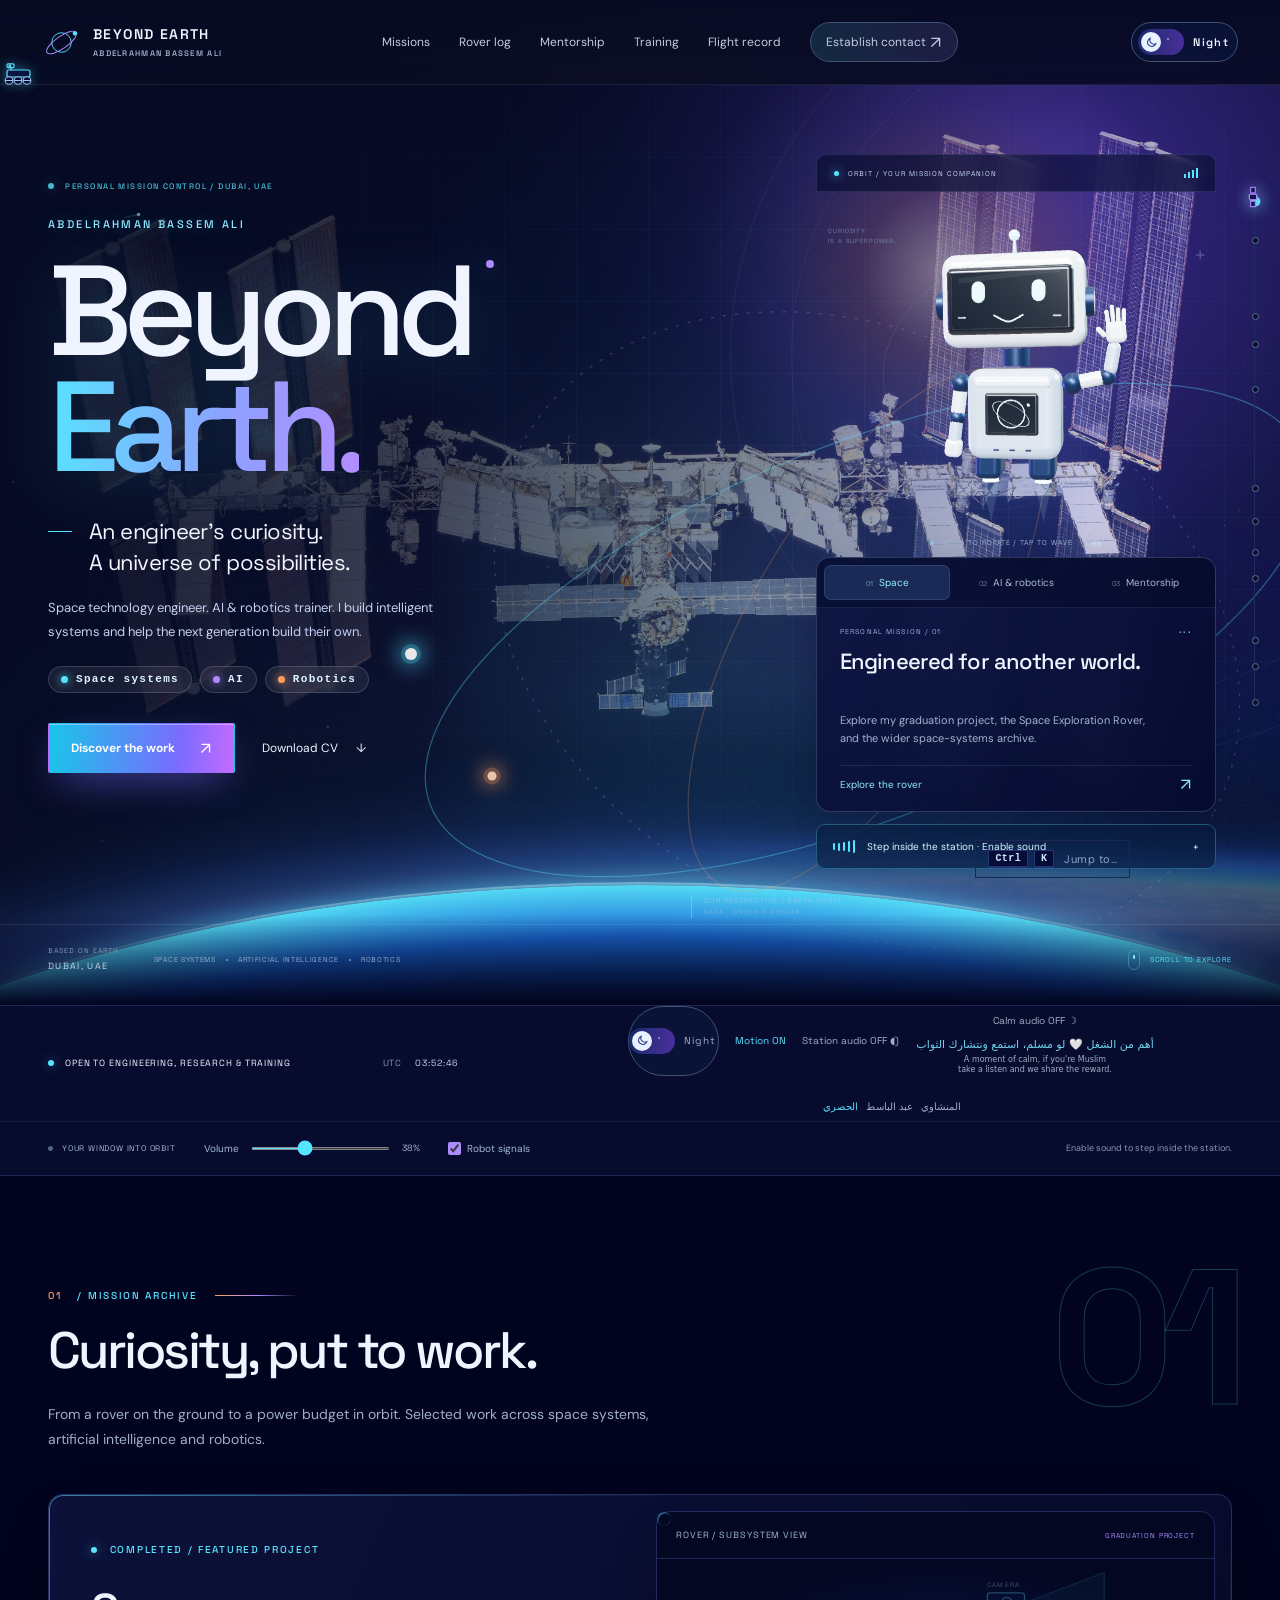
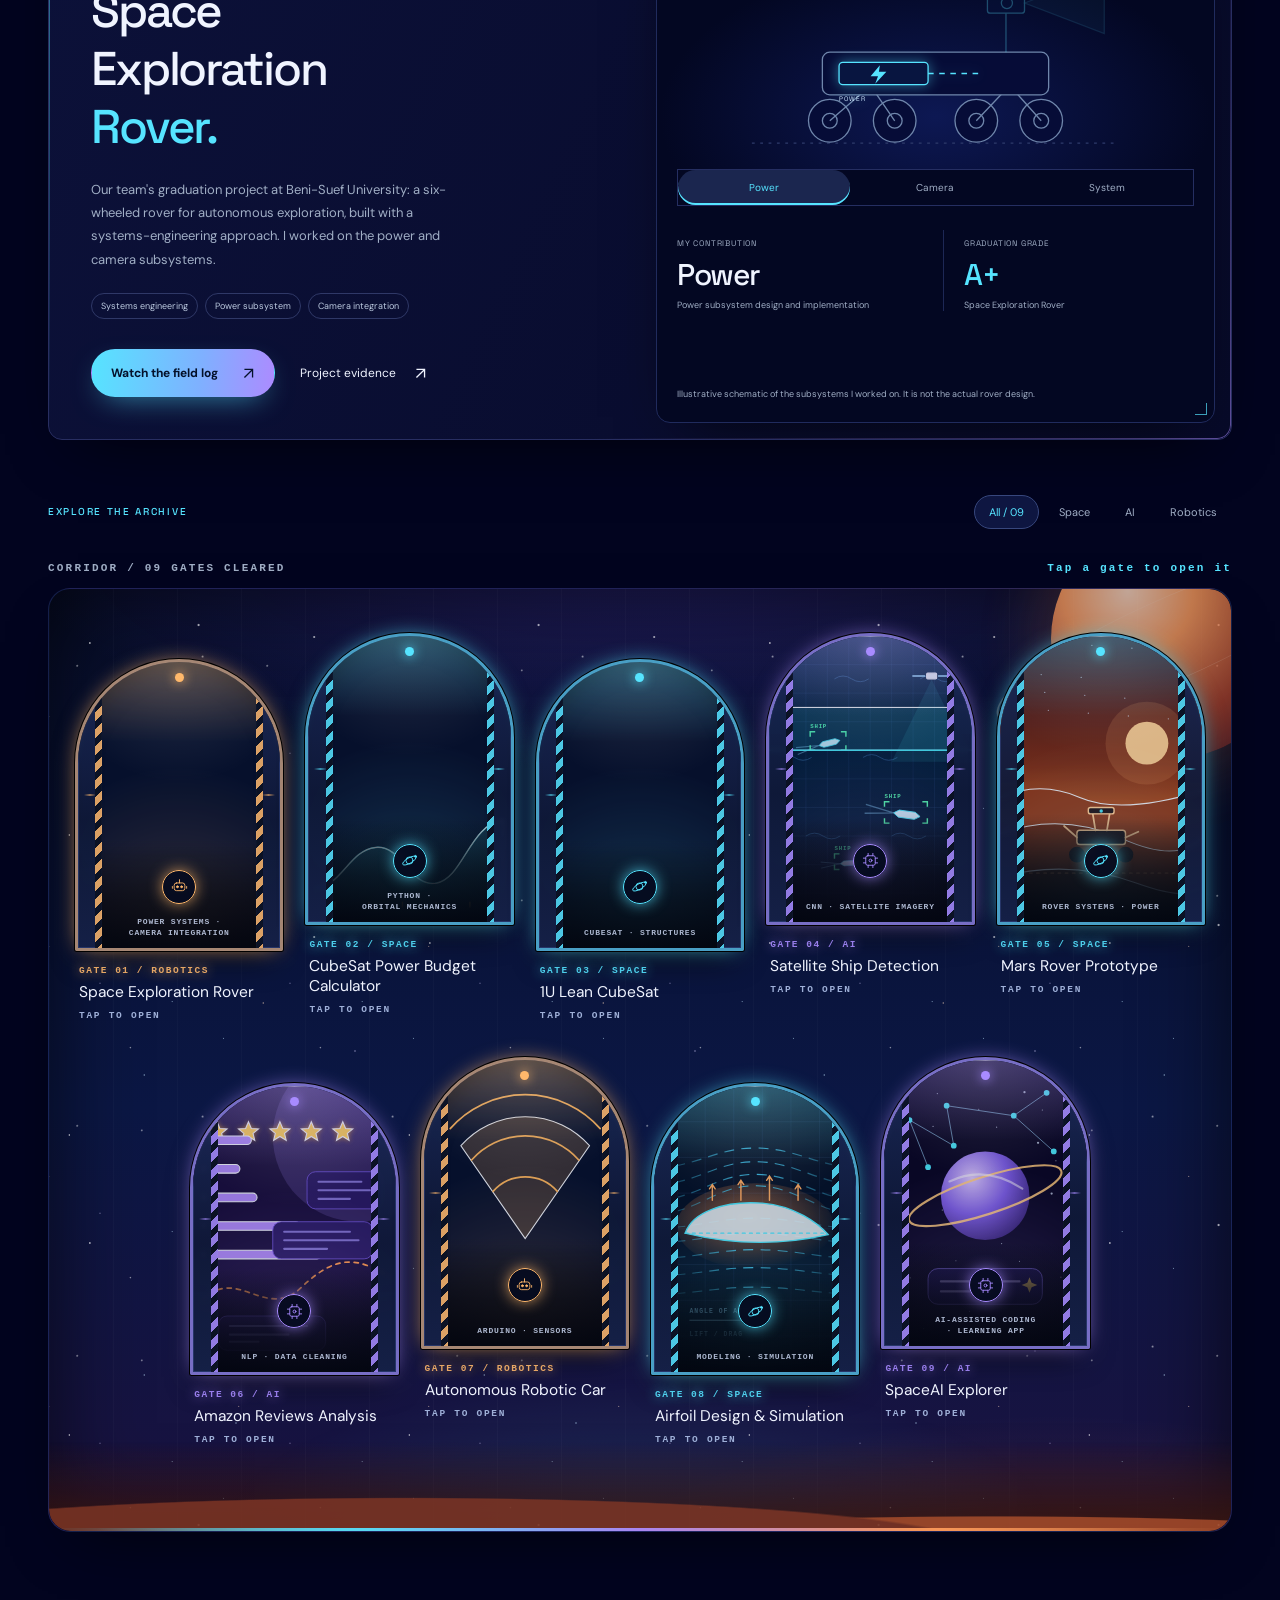
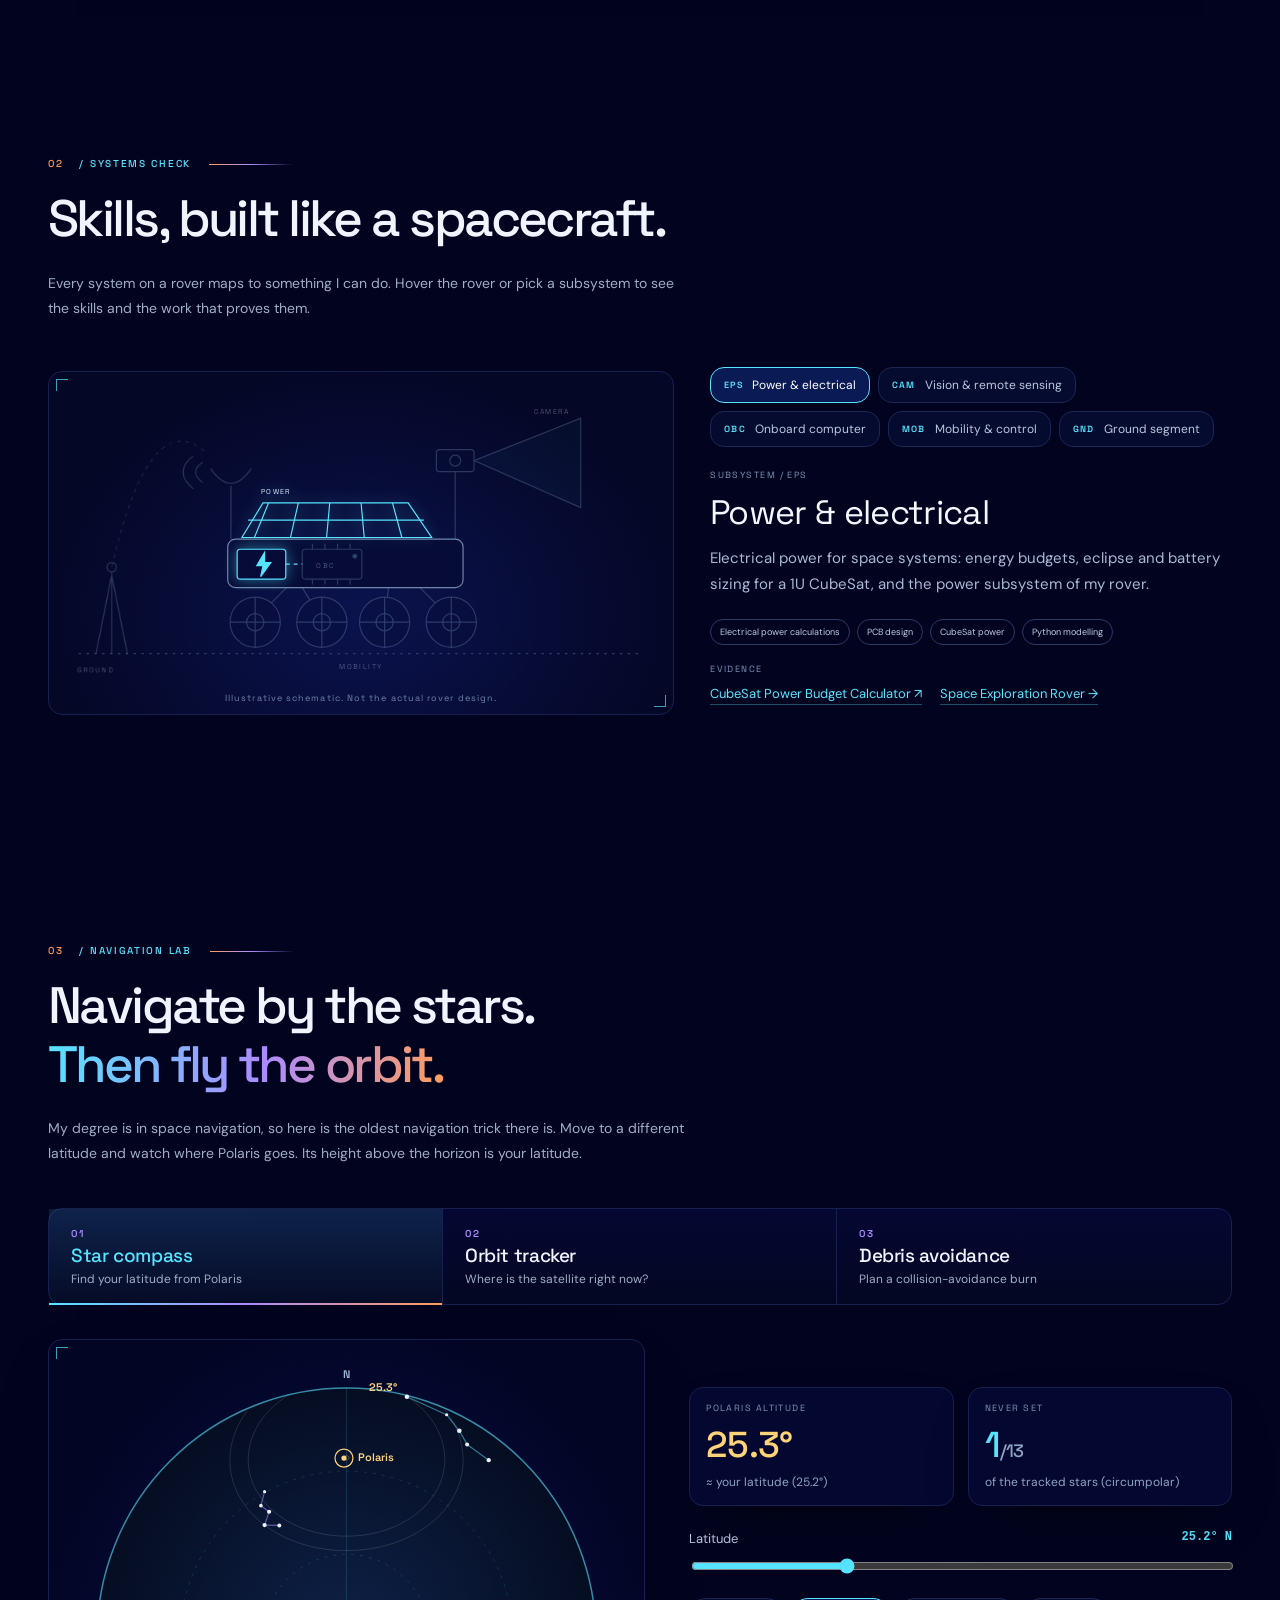
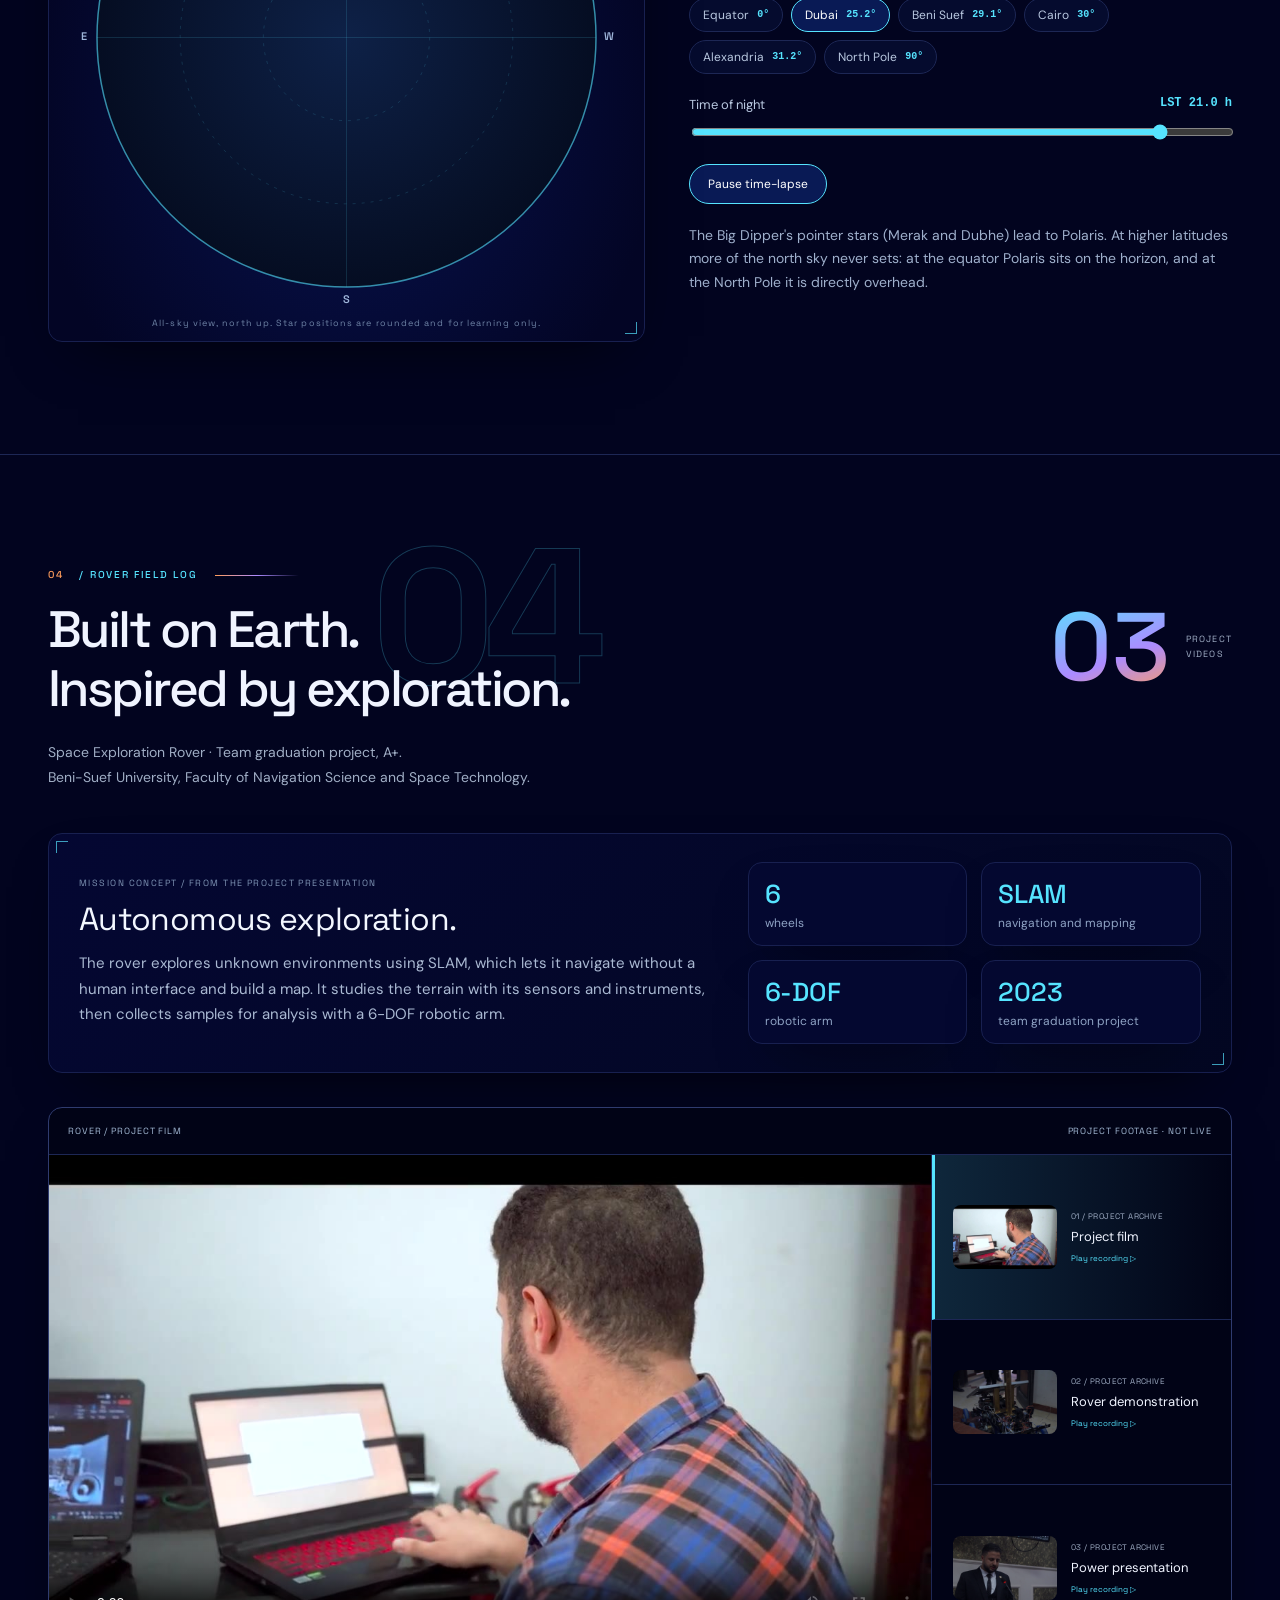
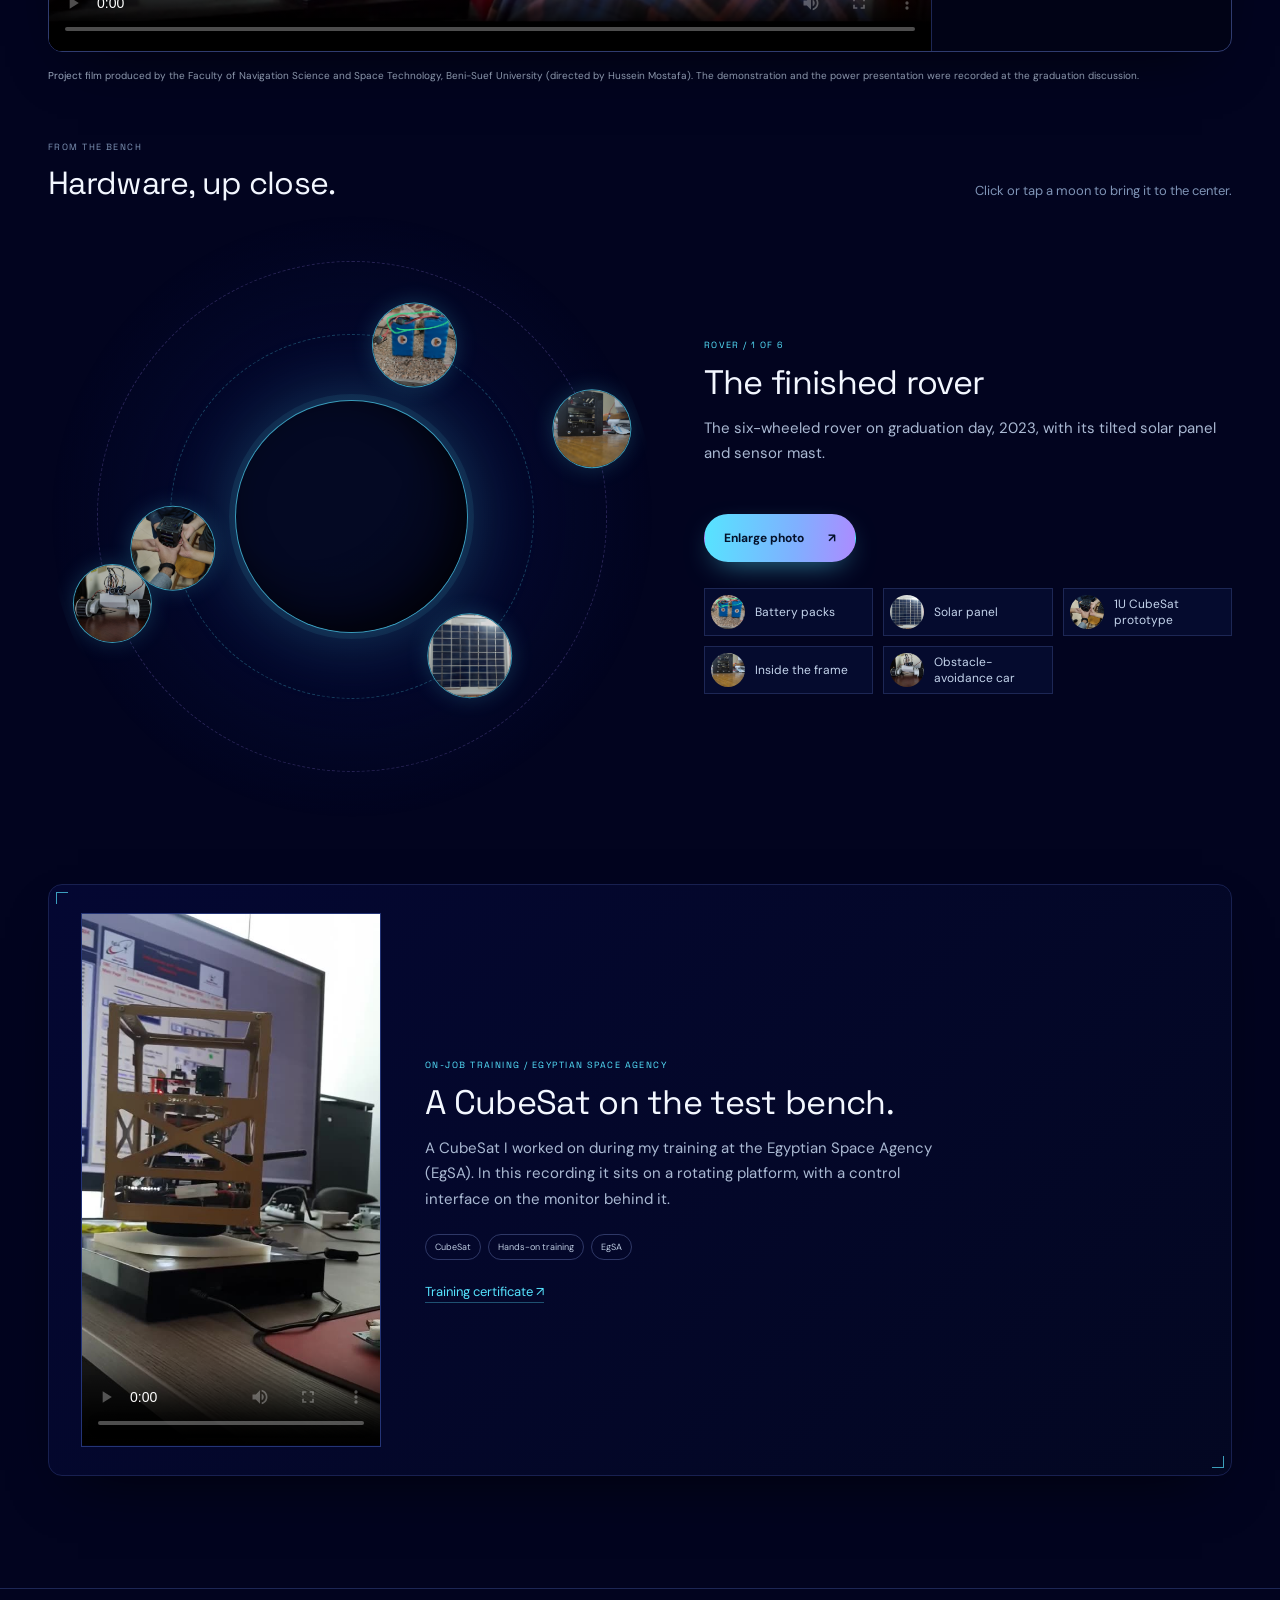
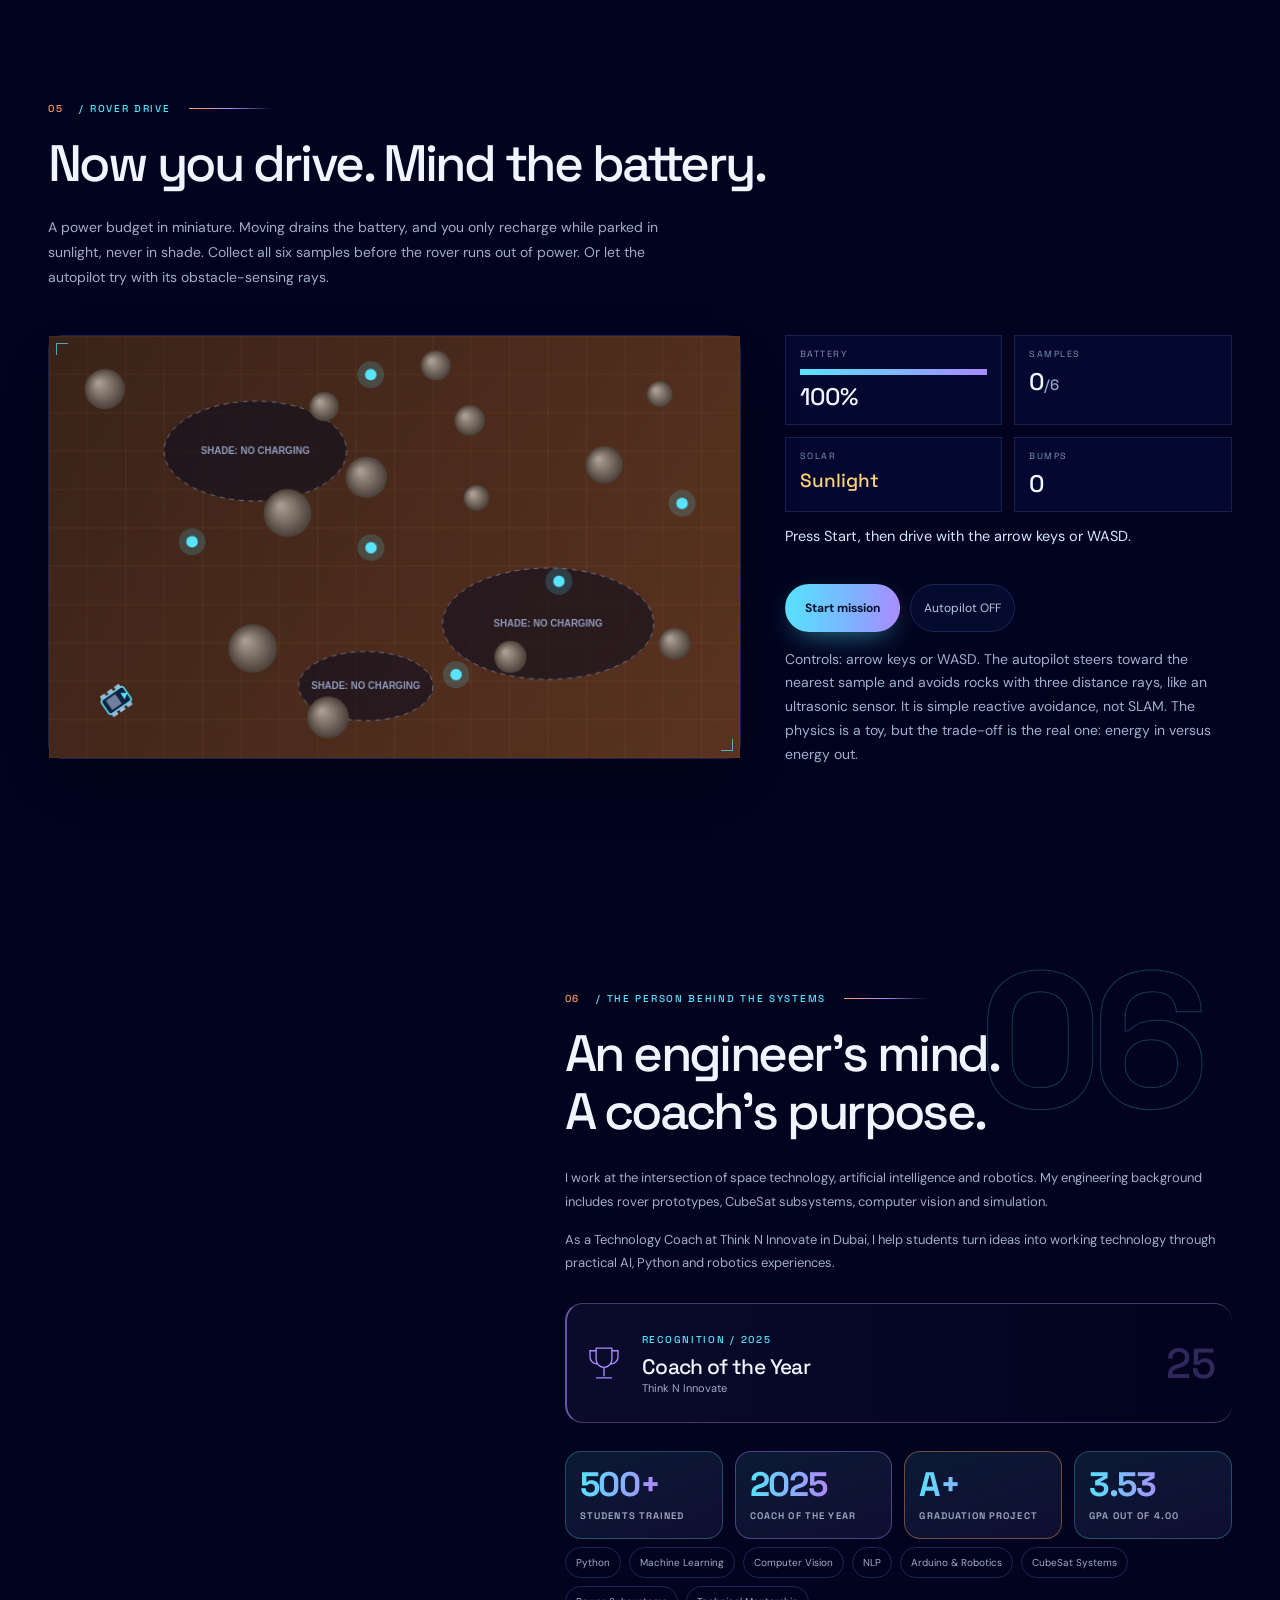
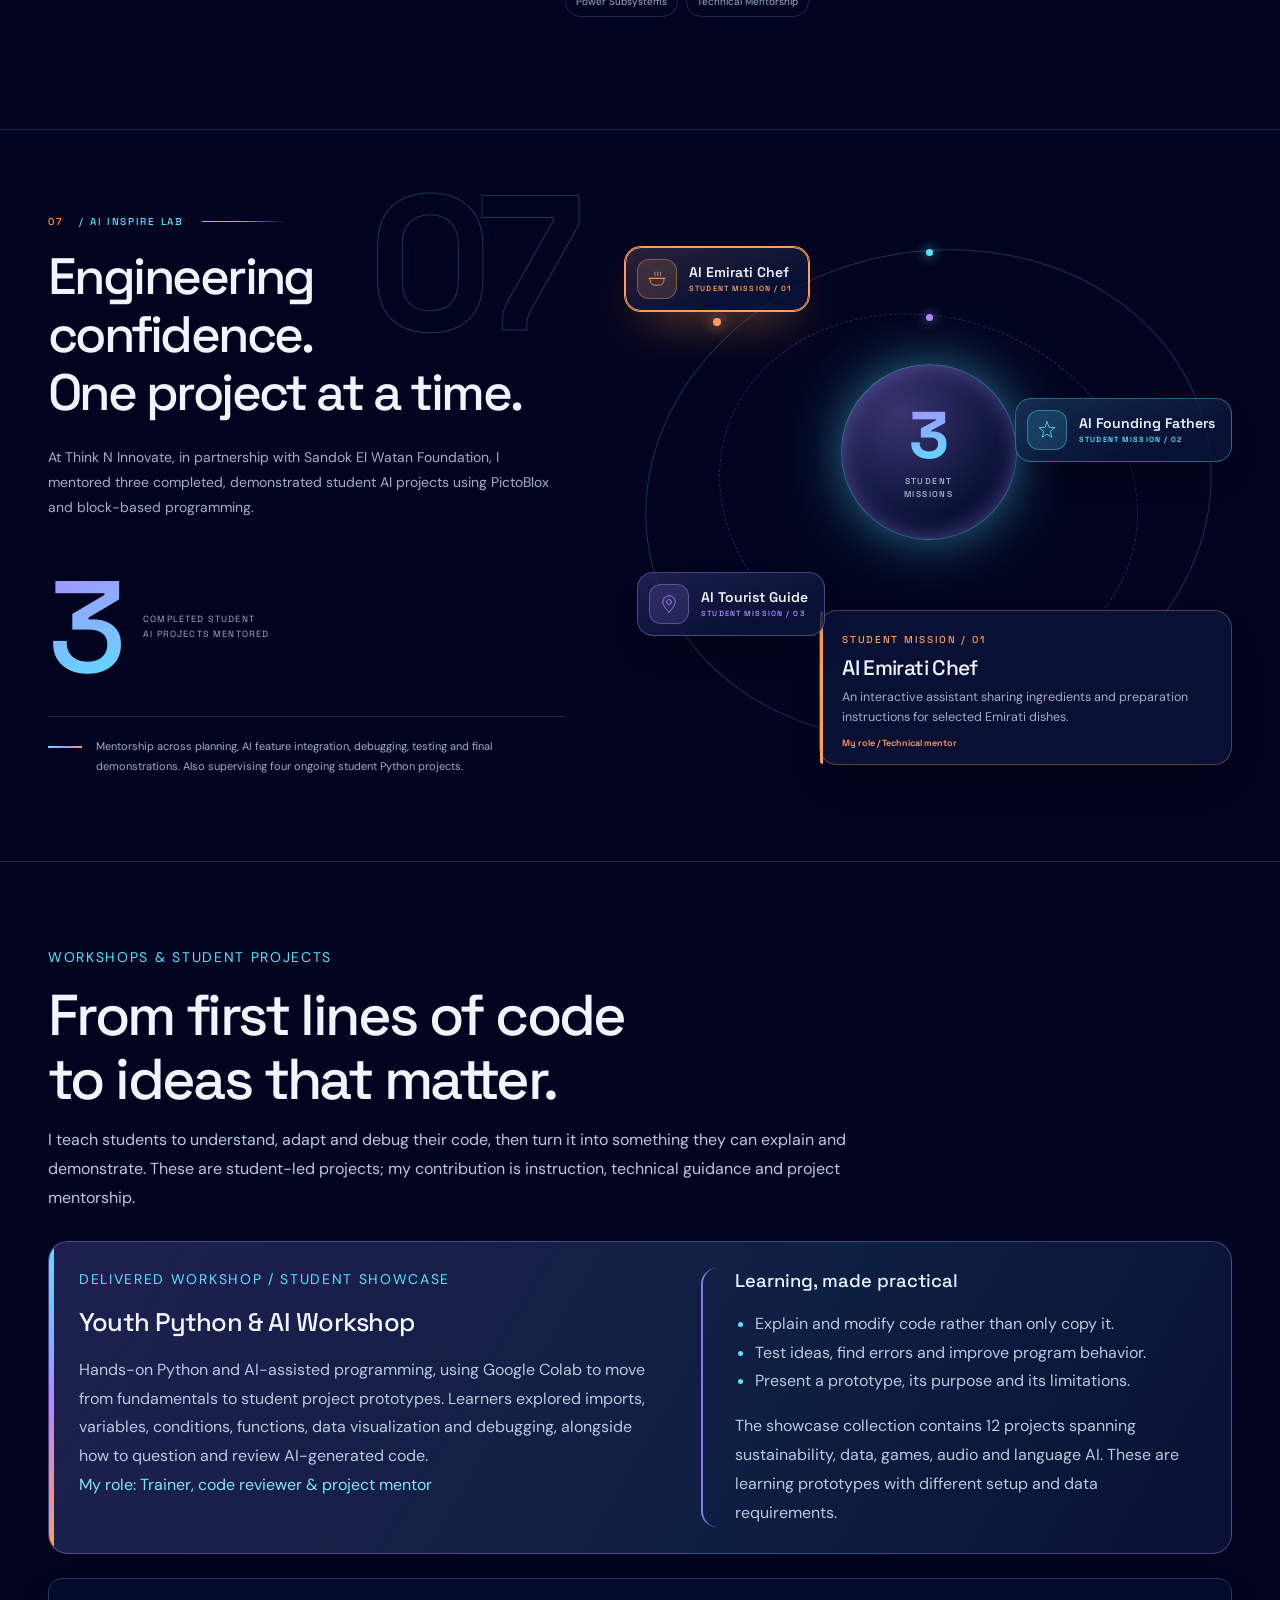
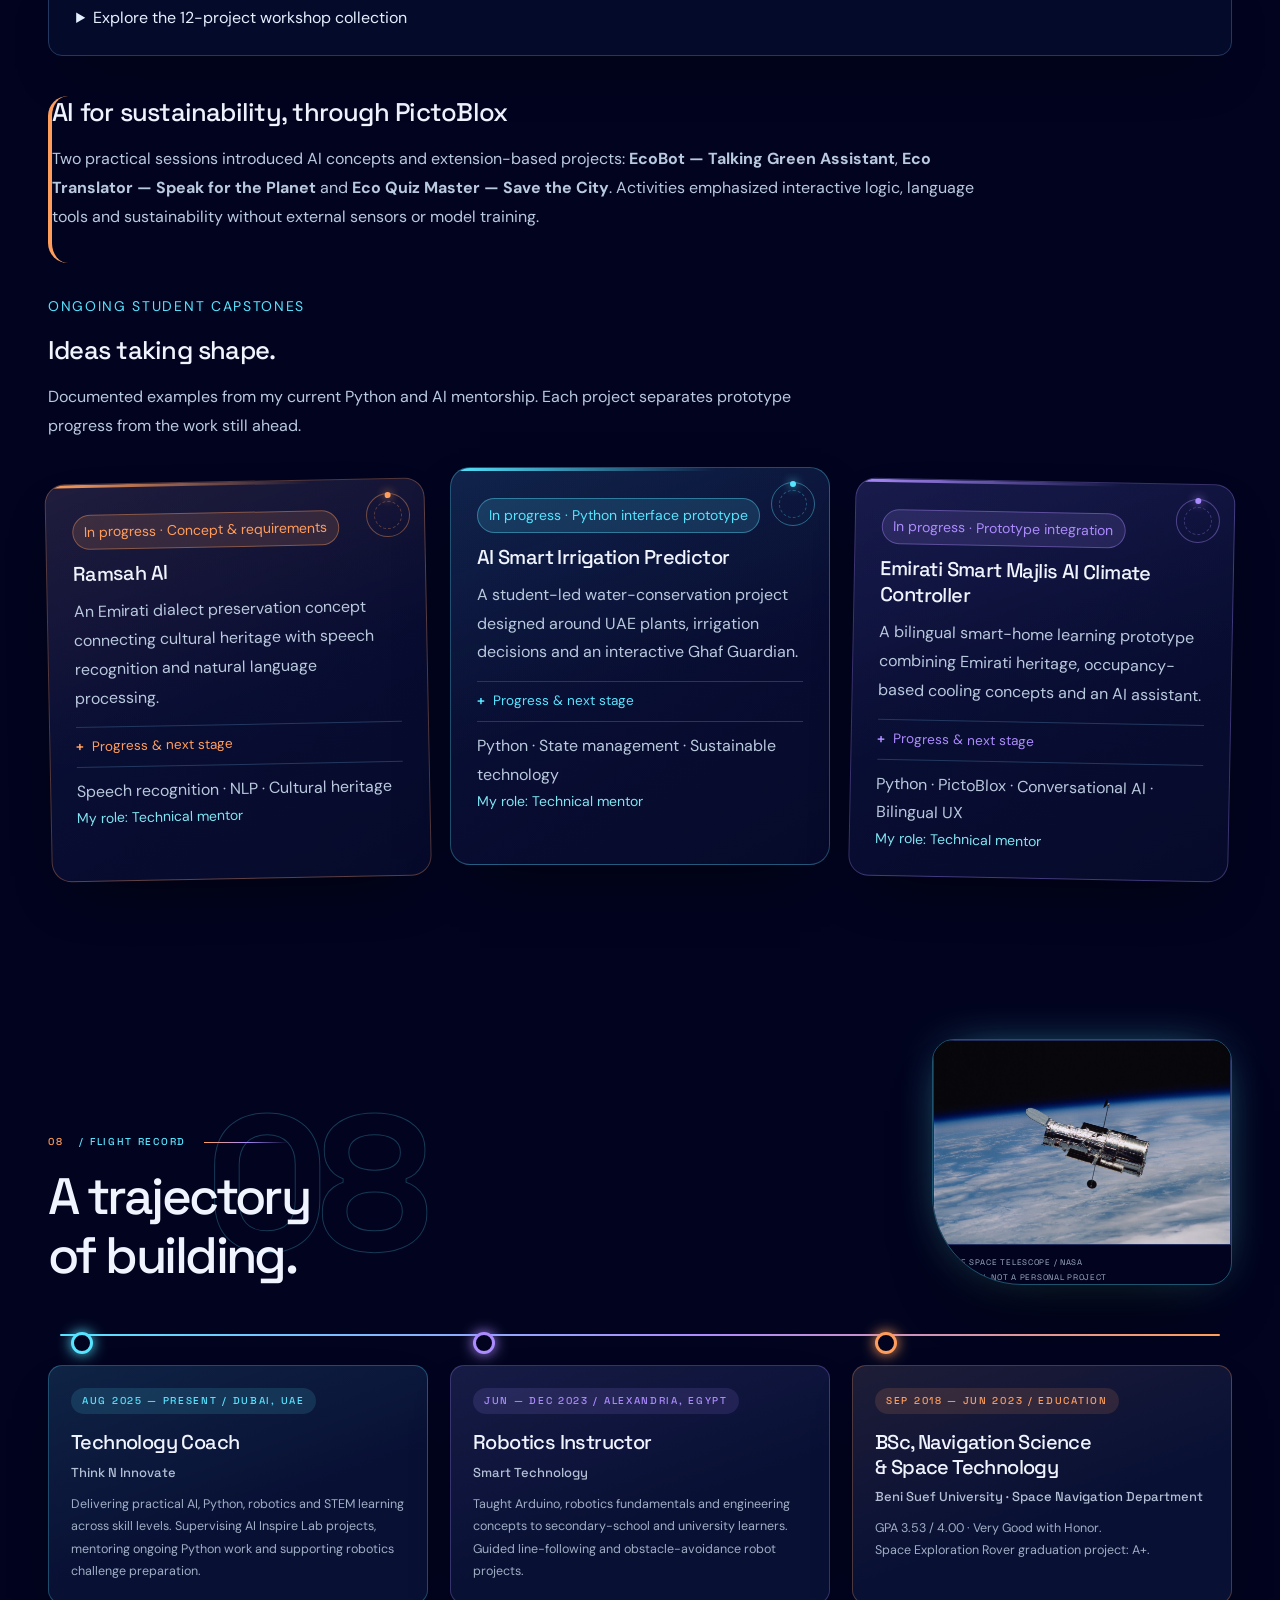
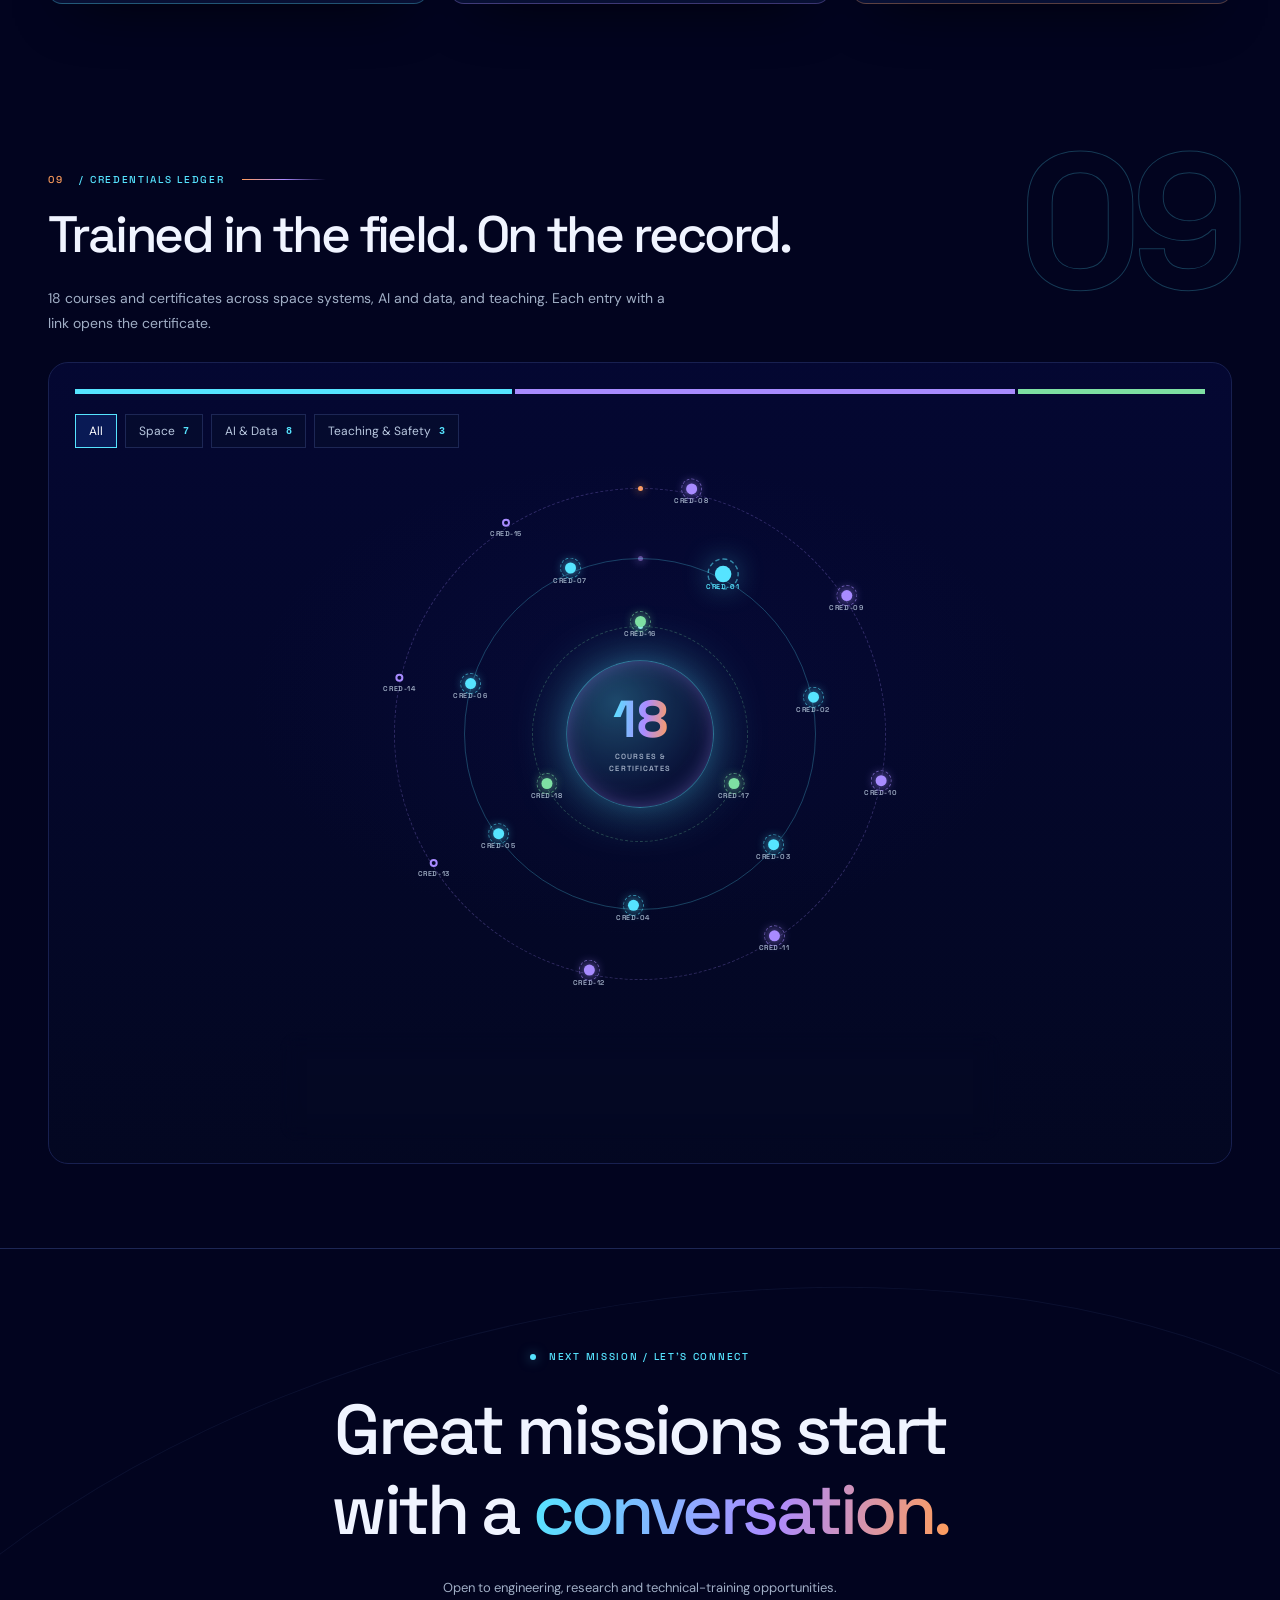
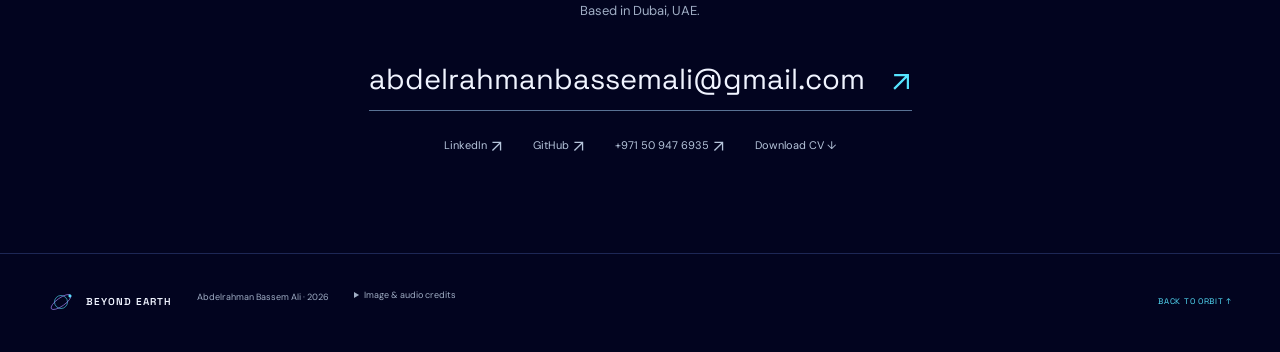
==== commit c19a1c08: "Harden calm audio player for mobile browsers Render the recitation <audio> element in the DOM (prelo" ====
--- a/index.html
+++ b/index.html
@@ -17,6 +17,6 @@
 <meta name="twitter:description" content="Space technology, AI and robotics engineer and technology coach in Dubai."/>
 <meta name="twitter:image" content="%VITE_SITE_URL%/media/og-image.jpg"/>
 <script type="application/ld+json">{"@context":"https://schema.org","@type":"Person","name":"Abdelrahman Bassem Ali","jobTitle":"Space Technology, AI & Robotics Engineer","address":{"@type":"PostalAddress","addressLocality":"Dubai","addressCountry":"AE"},"url":"%VITE_SITE_URL%/","sameAs":["https://www.linkedin.com/in/abdelrahman-bassem-50447721a","https://github.com/AbdelrahmanBassemAli"]}</script>
-  <script type="module" crossorigin src="./assets/index-DmMQW-ii.js"></script>
+  <script type="module" crossorigin src="./assets/index-QzGD9sQ5.js"></script>
   <link rel="stylesheet" crossorigin href="./assets/index-Cu1Wy6nL.css">
 </head><body><div id="root"></div></body></html>
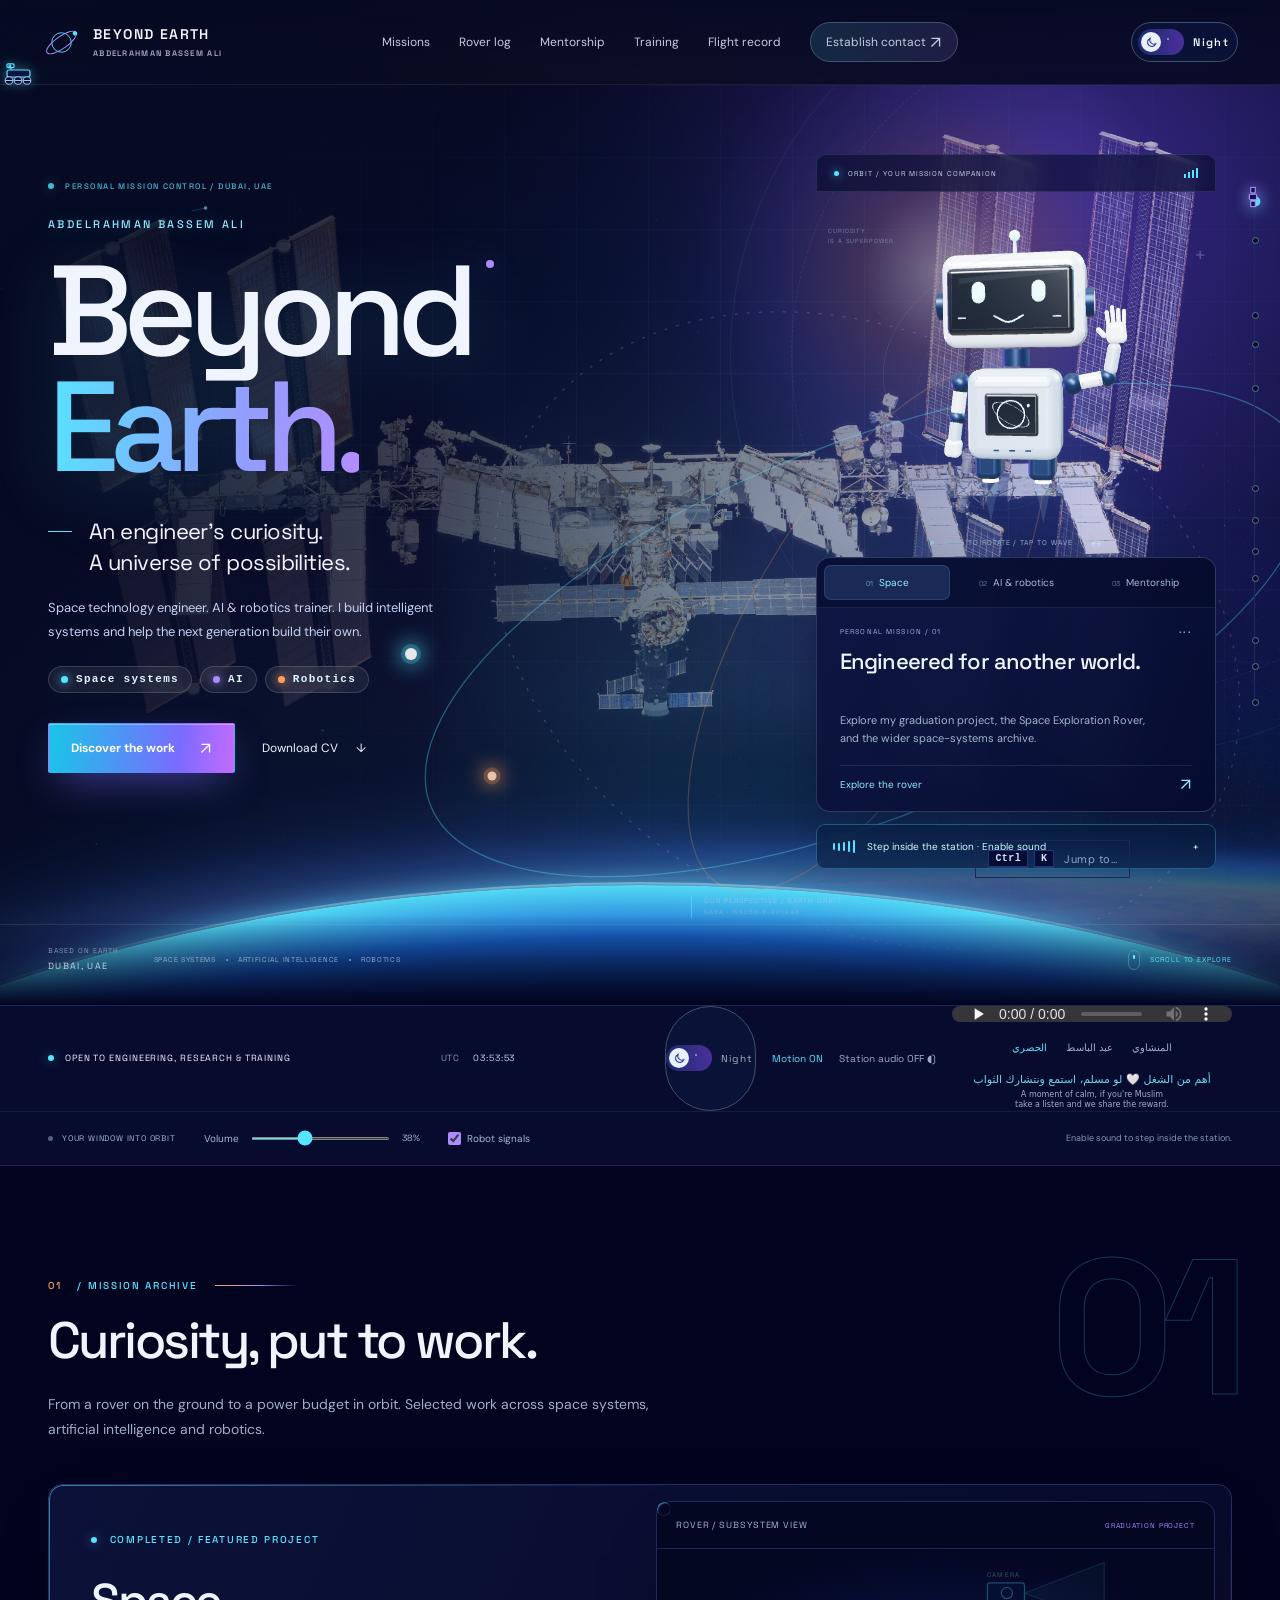
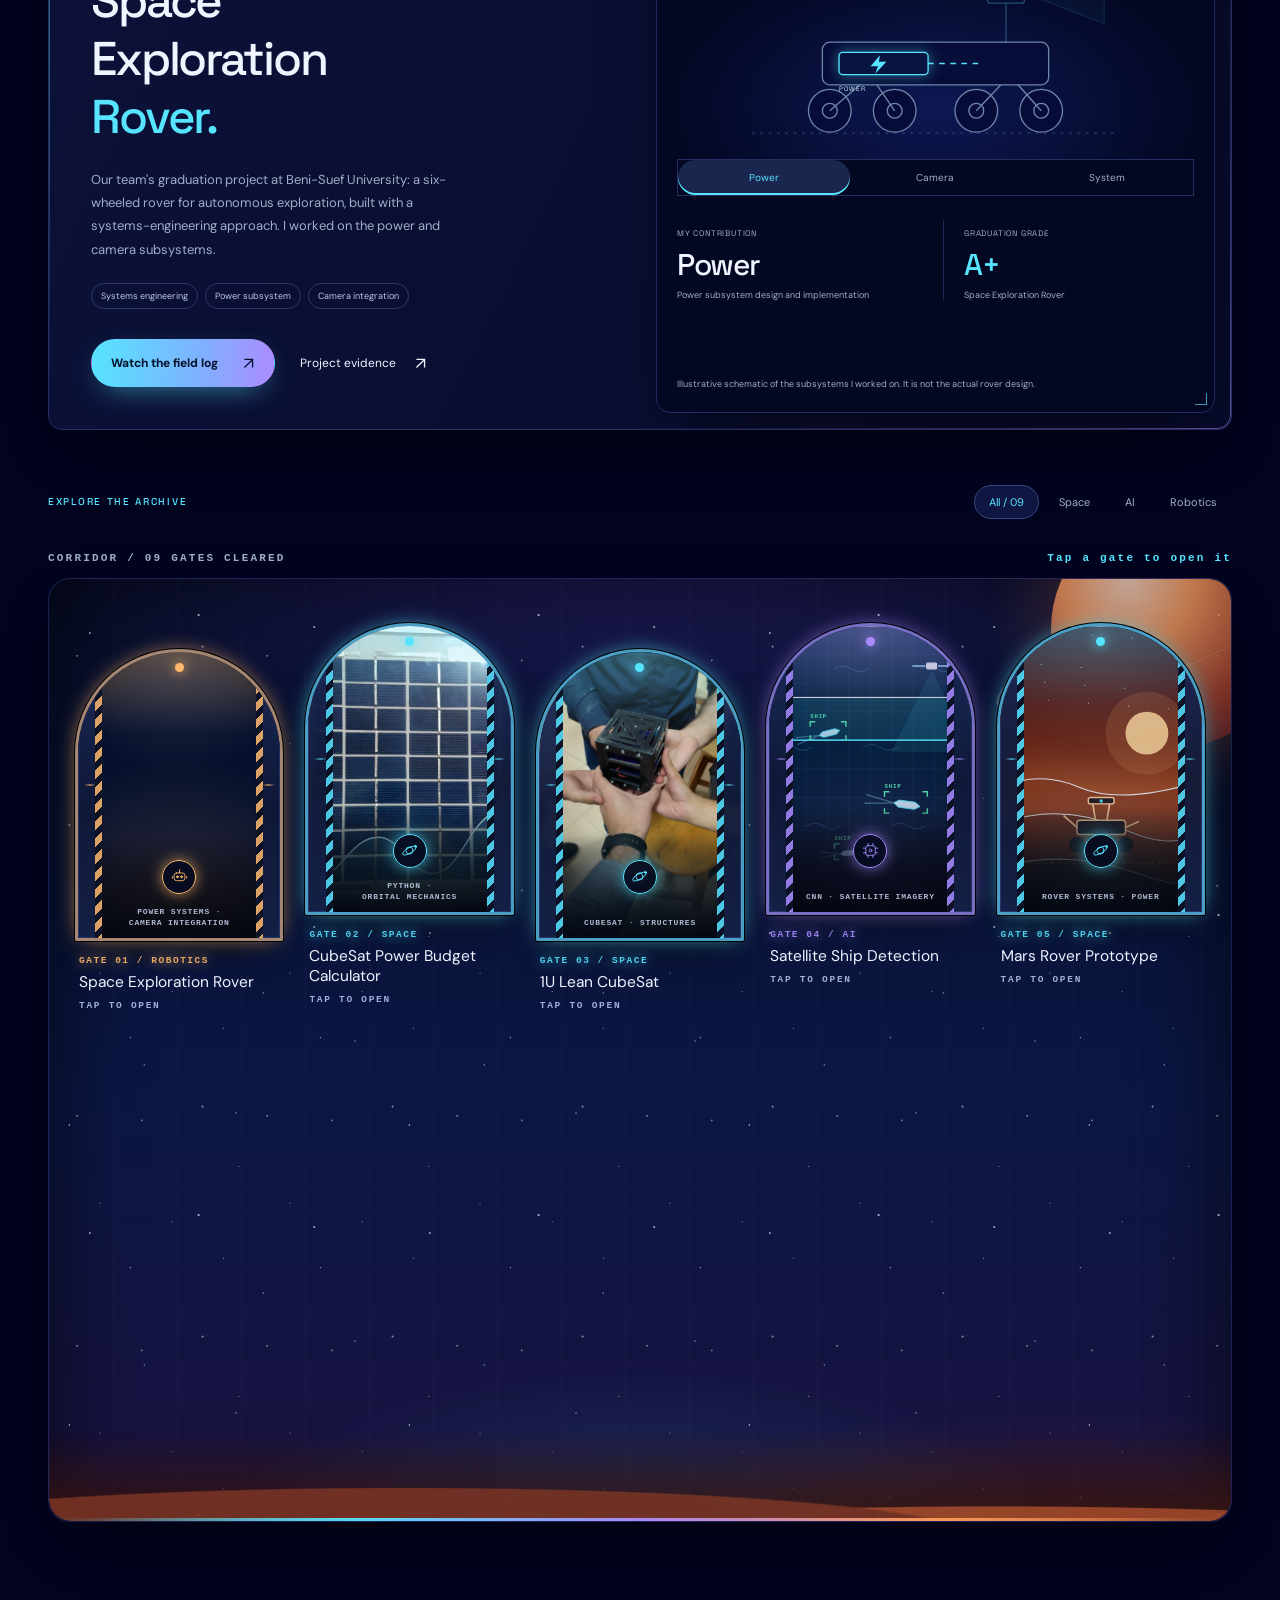
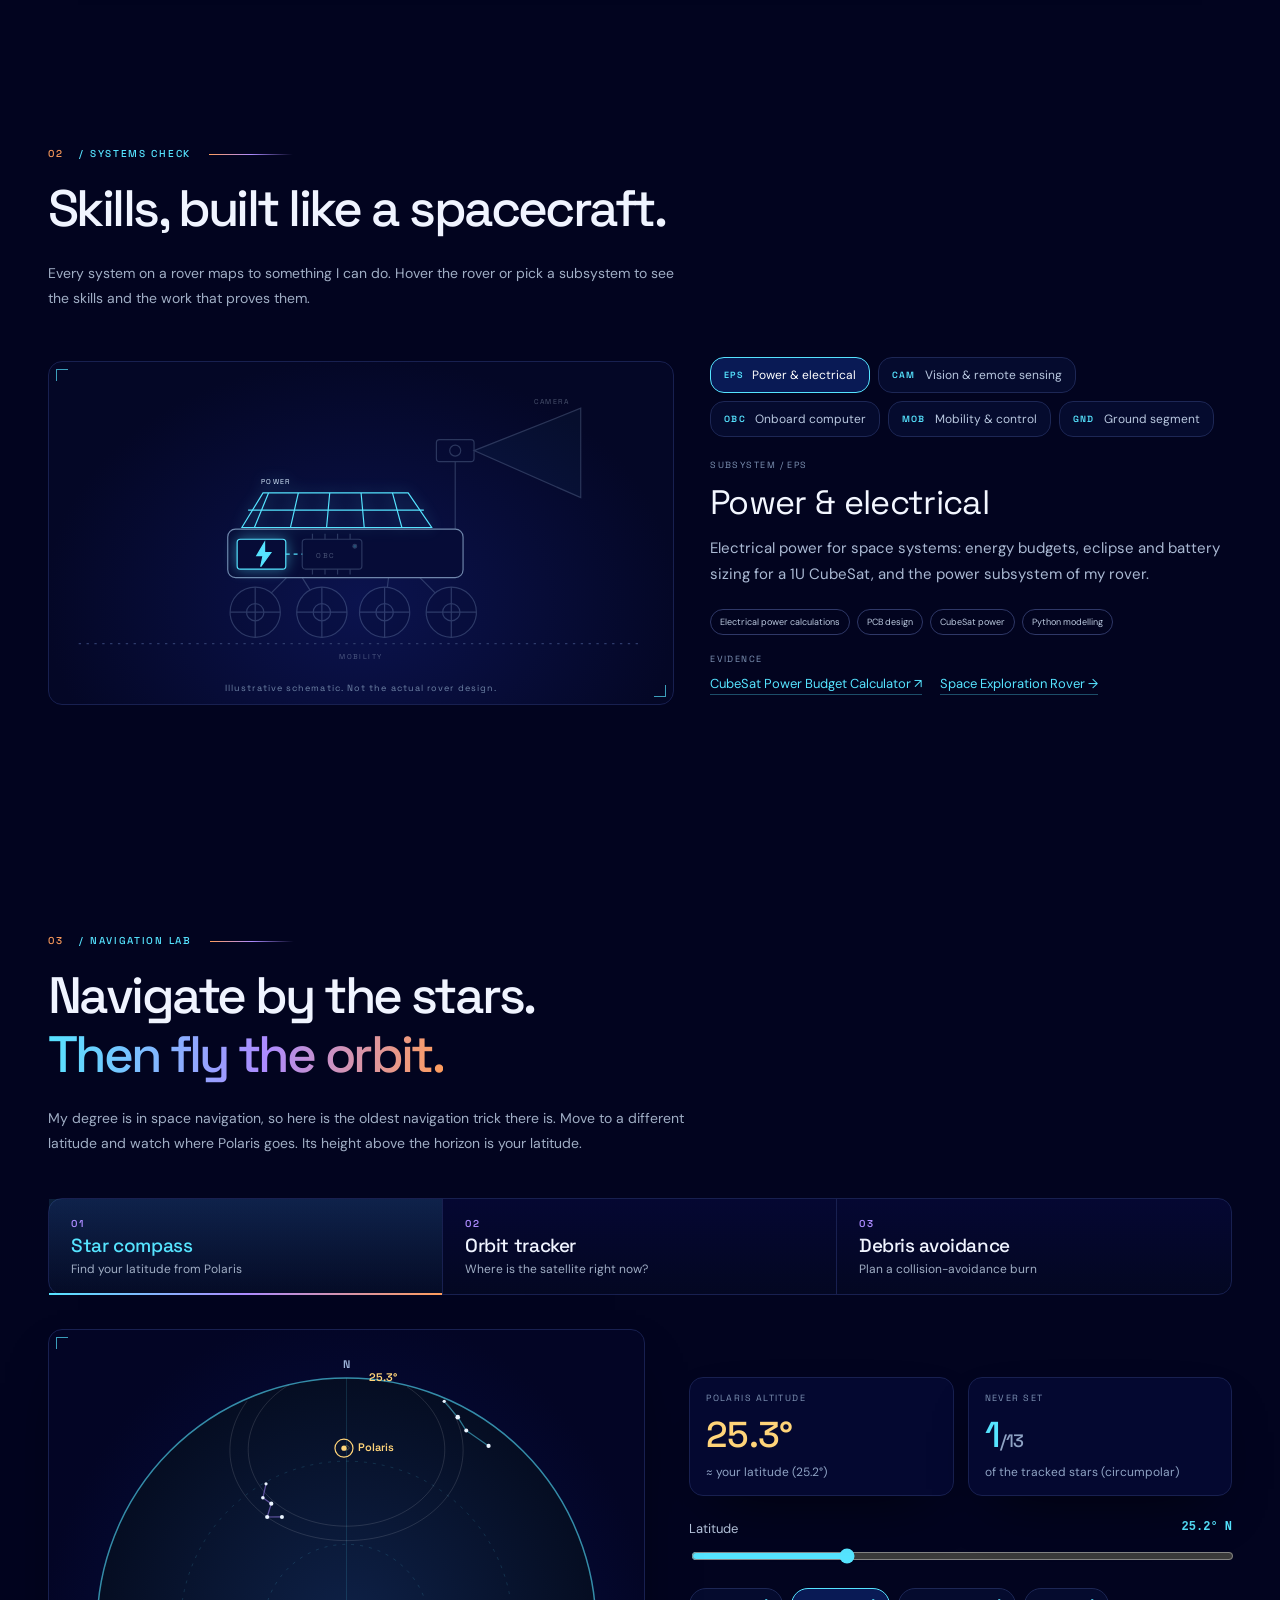
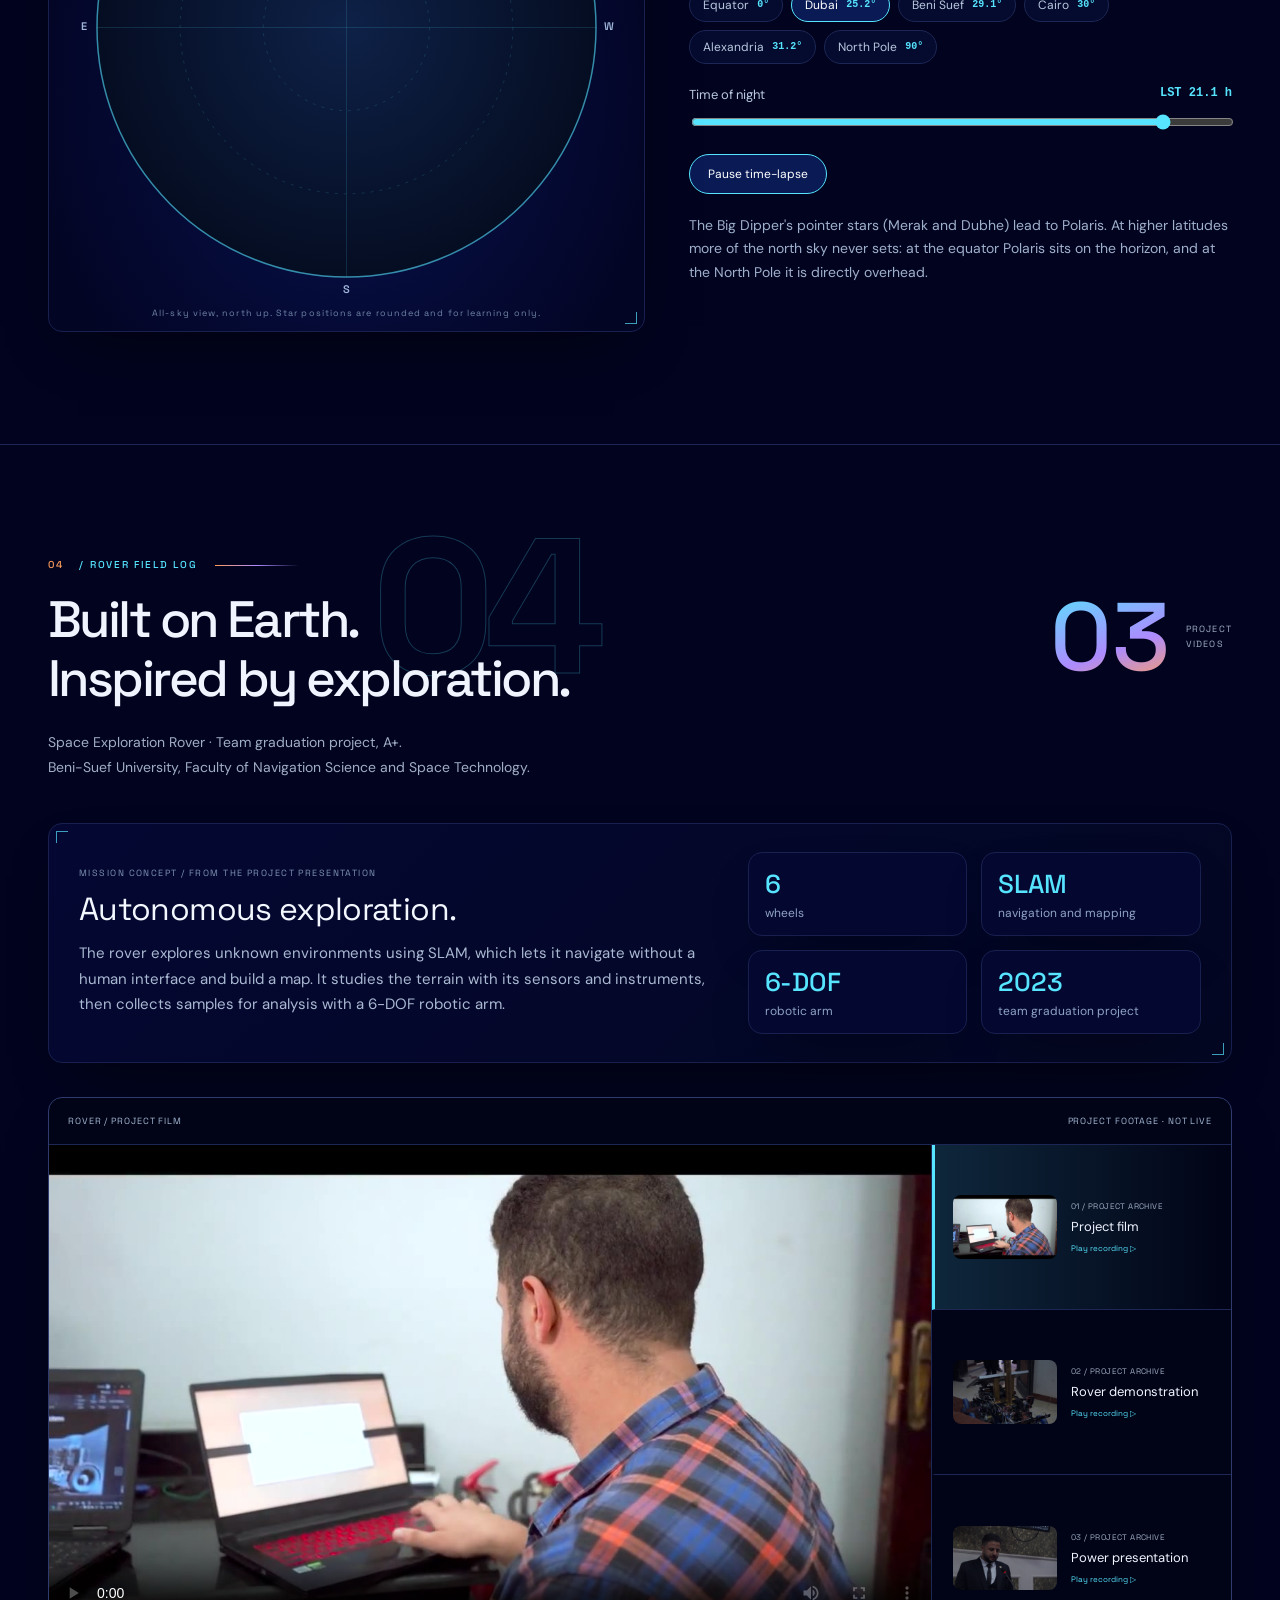
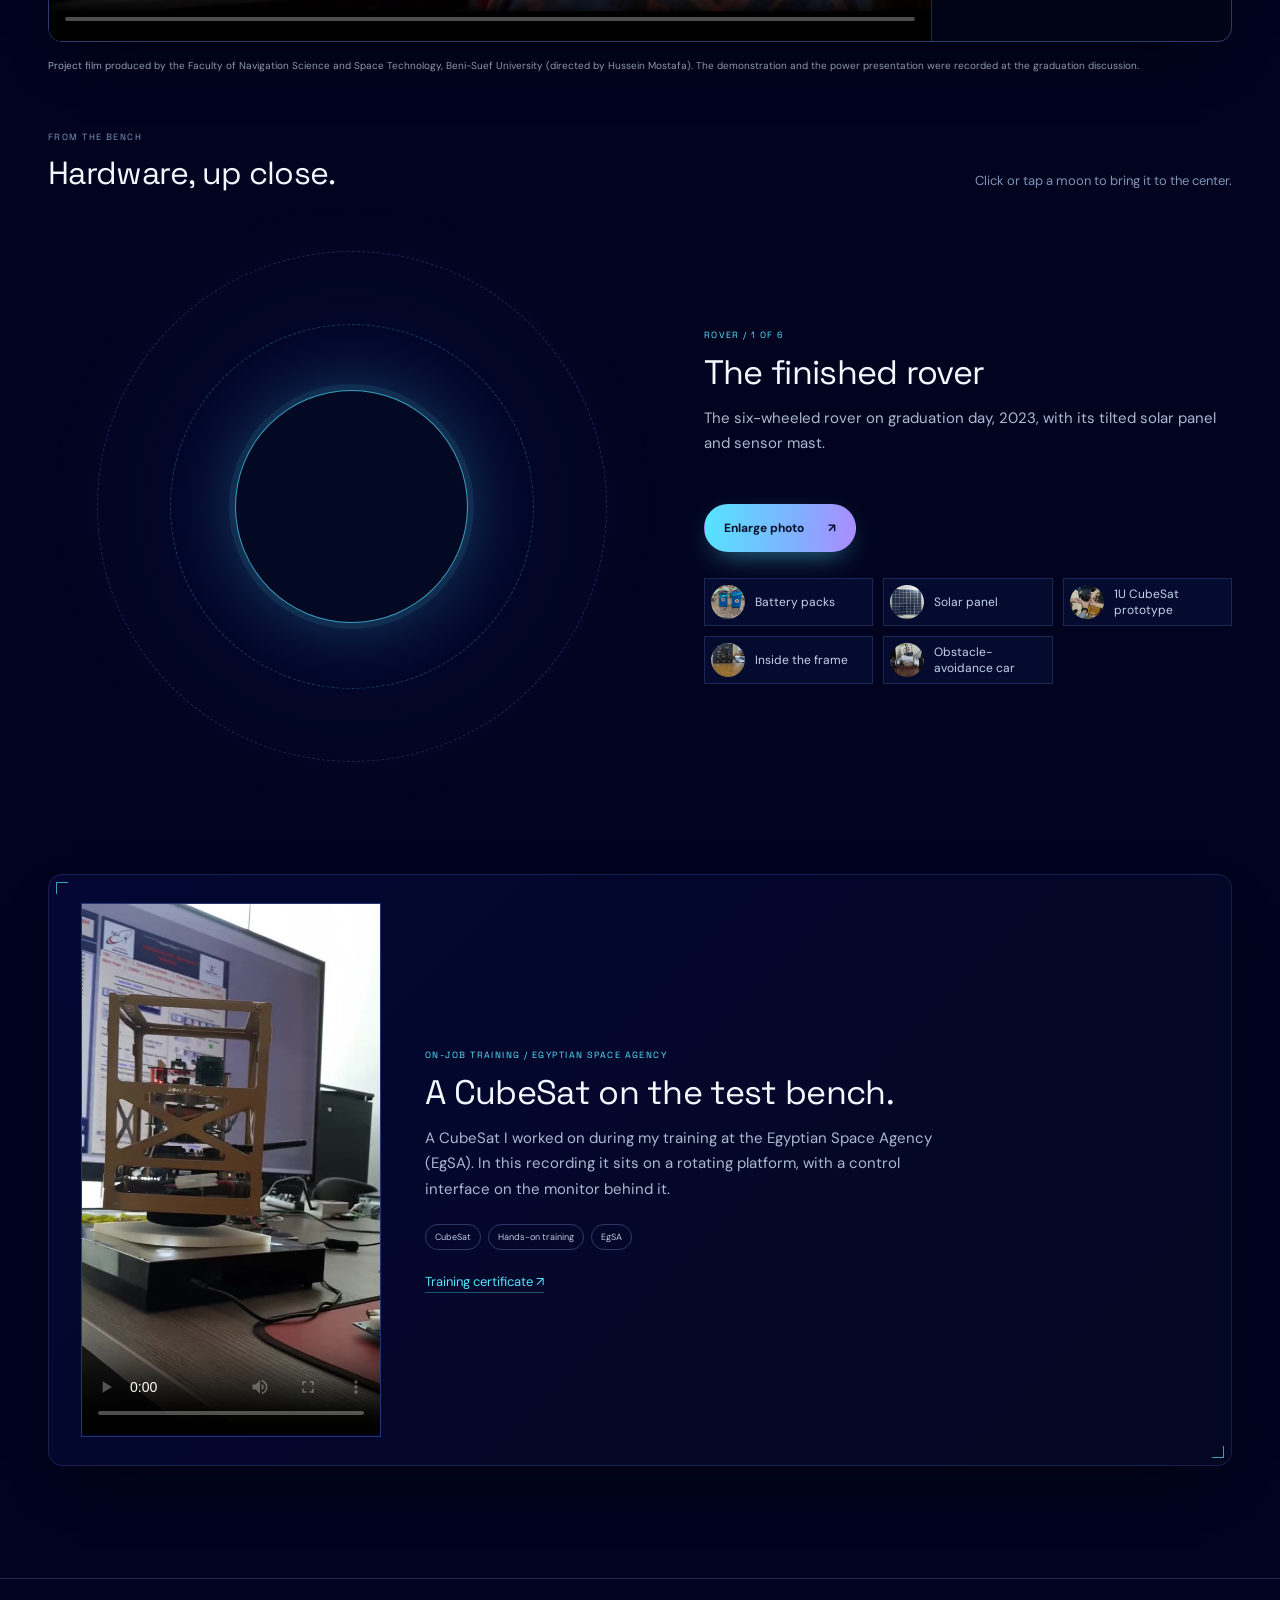
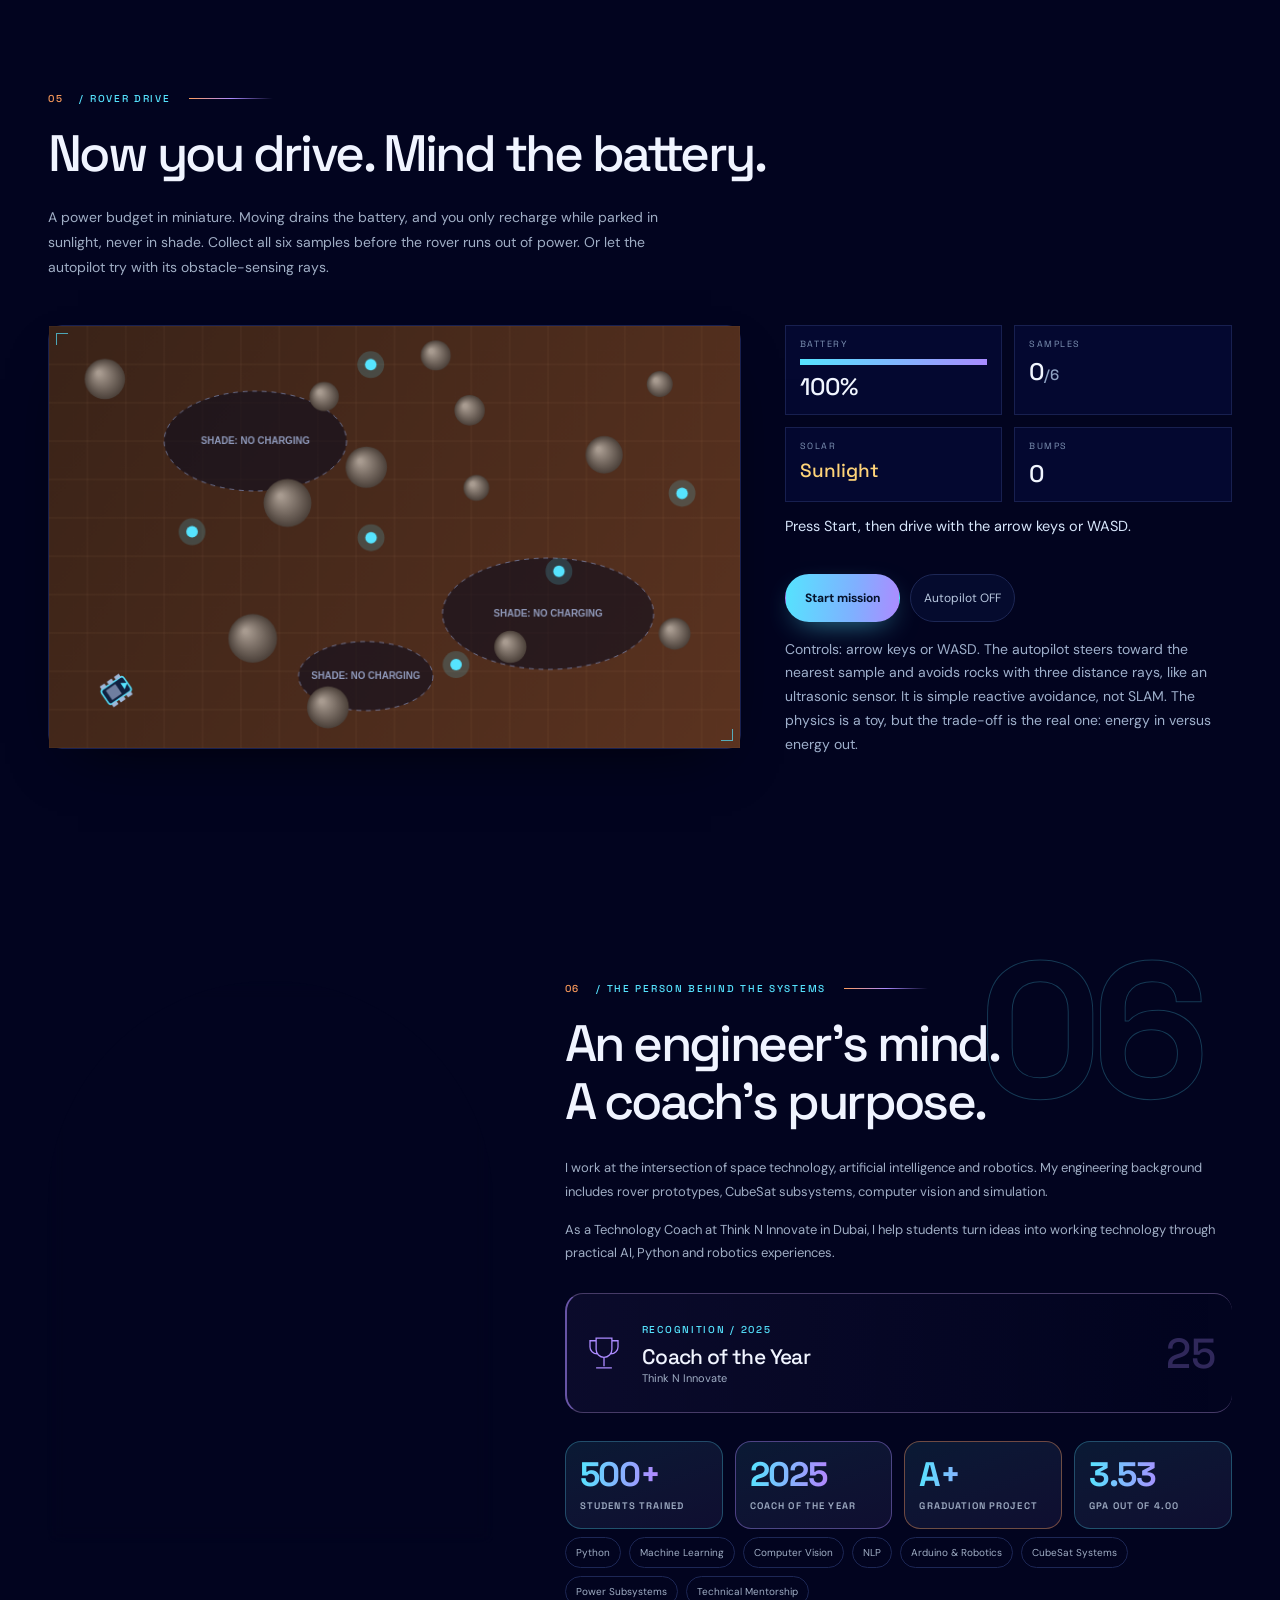
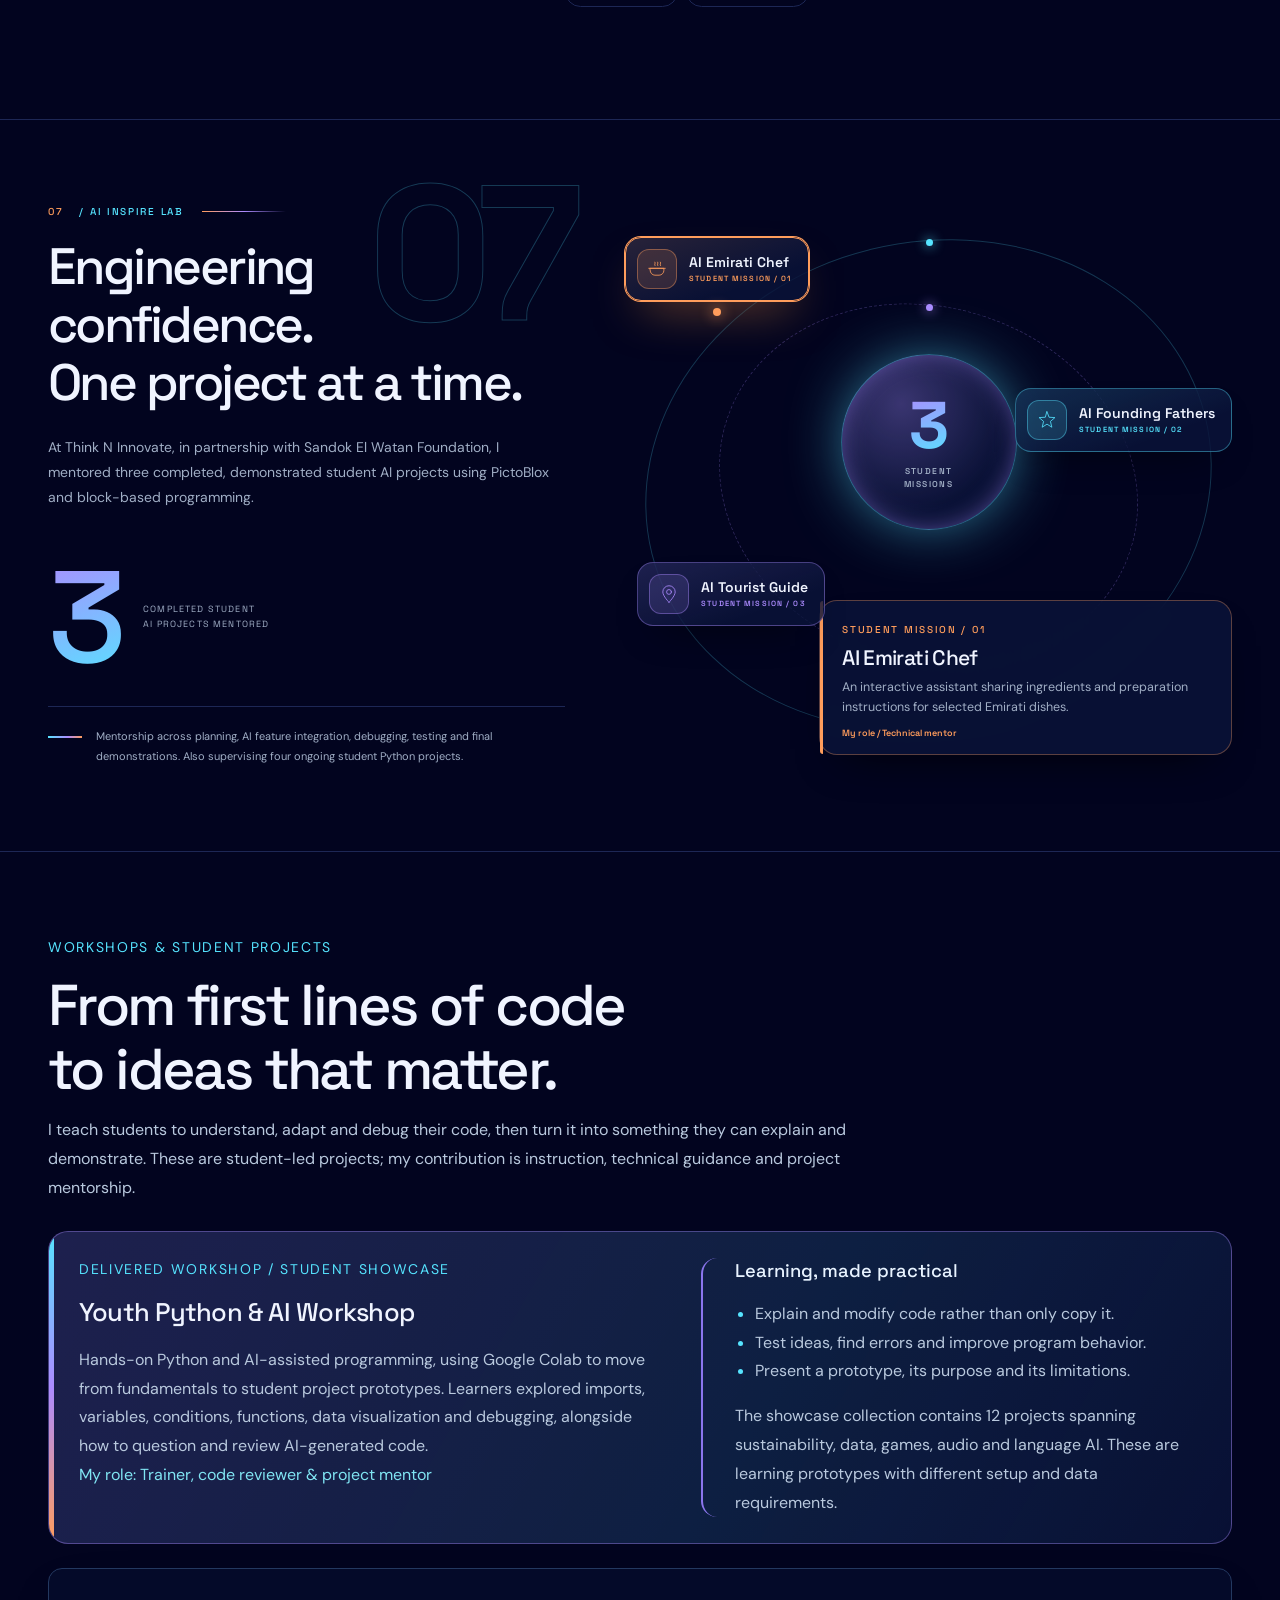
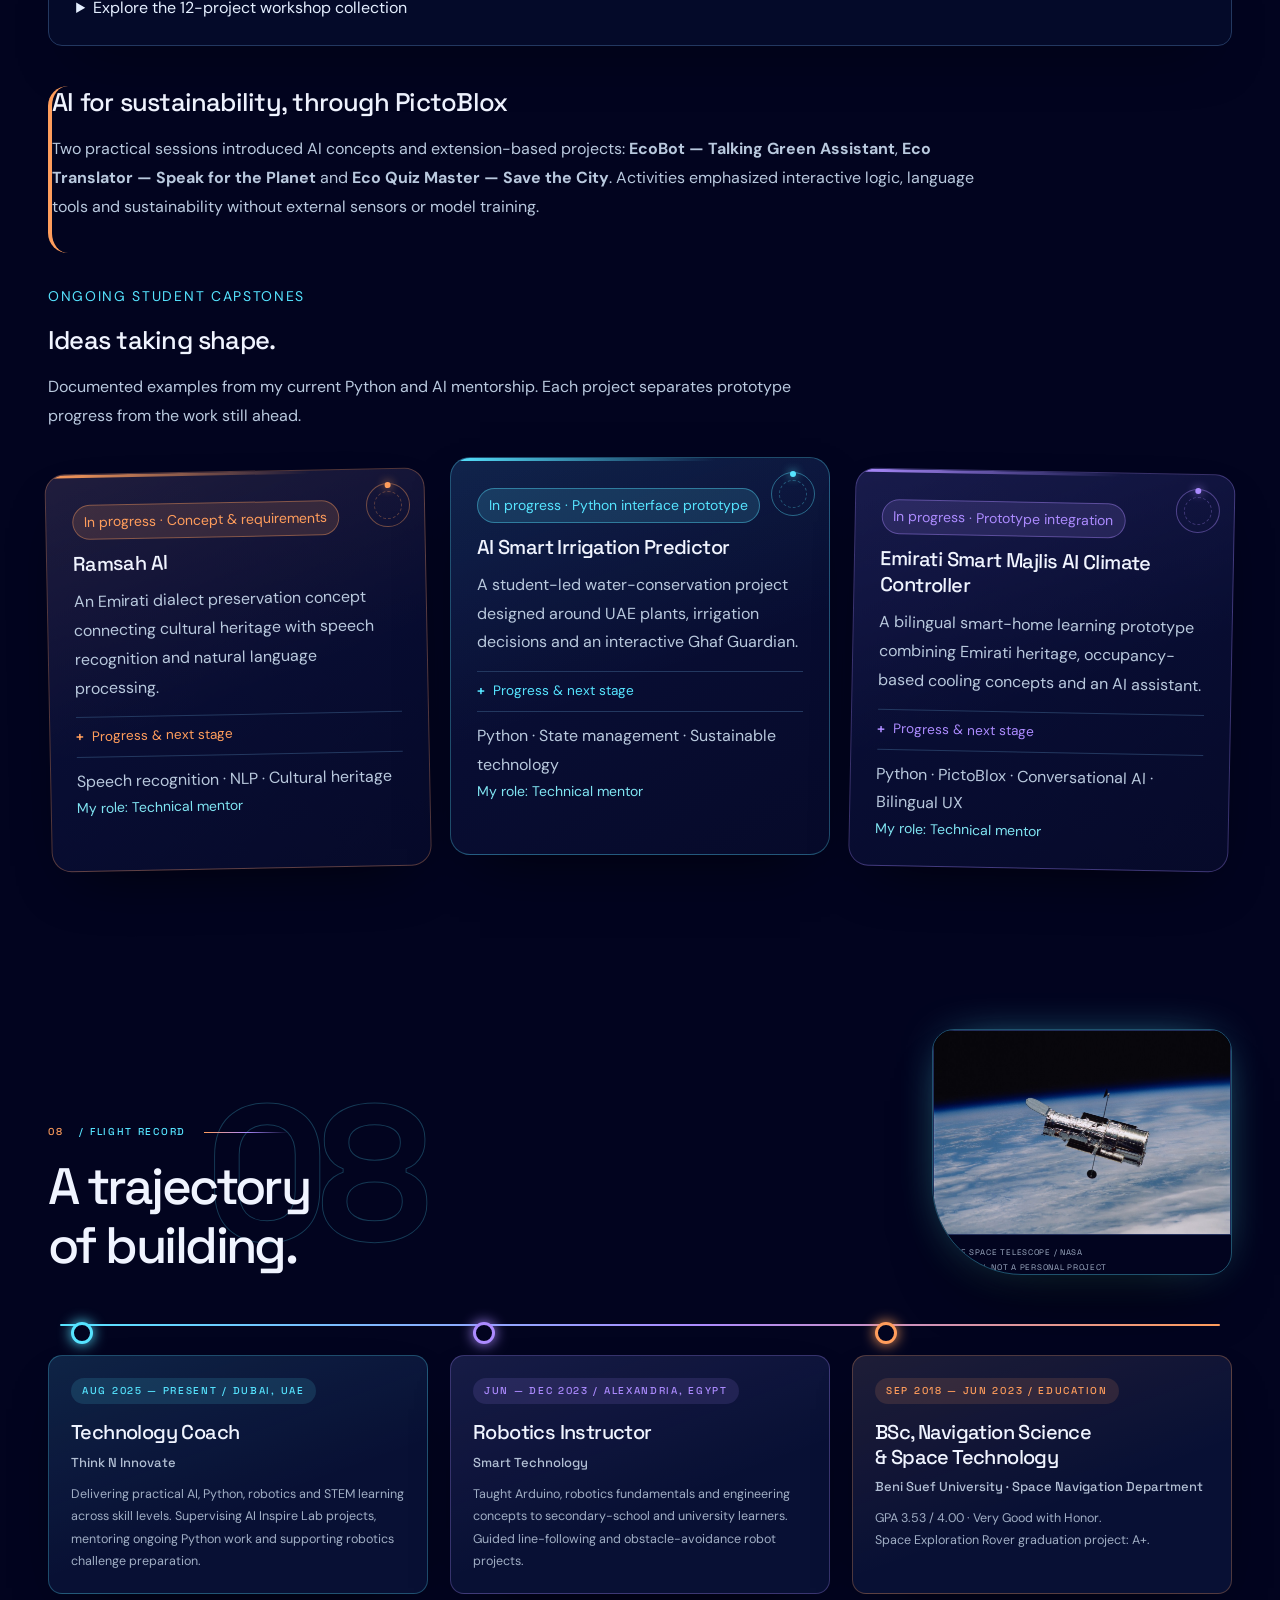
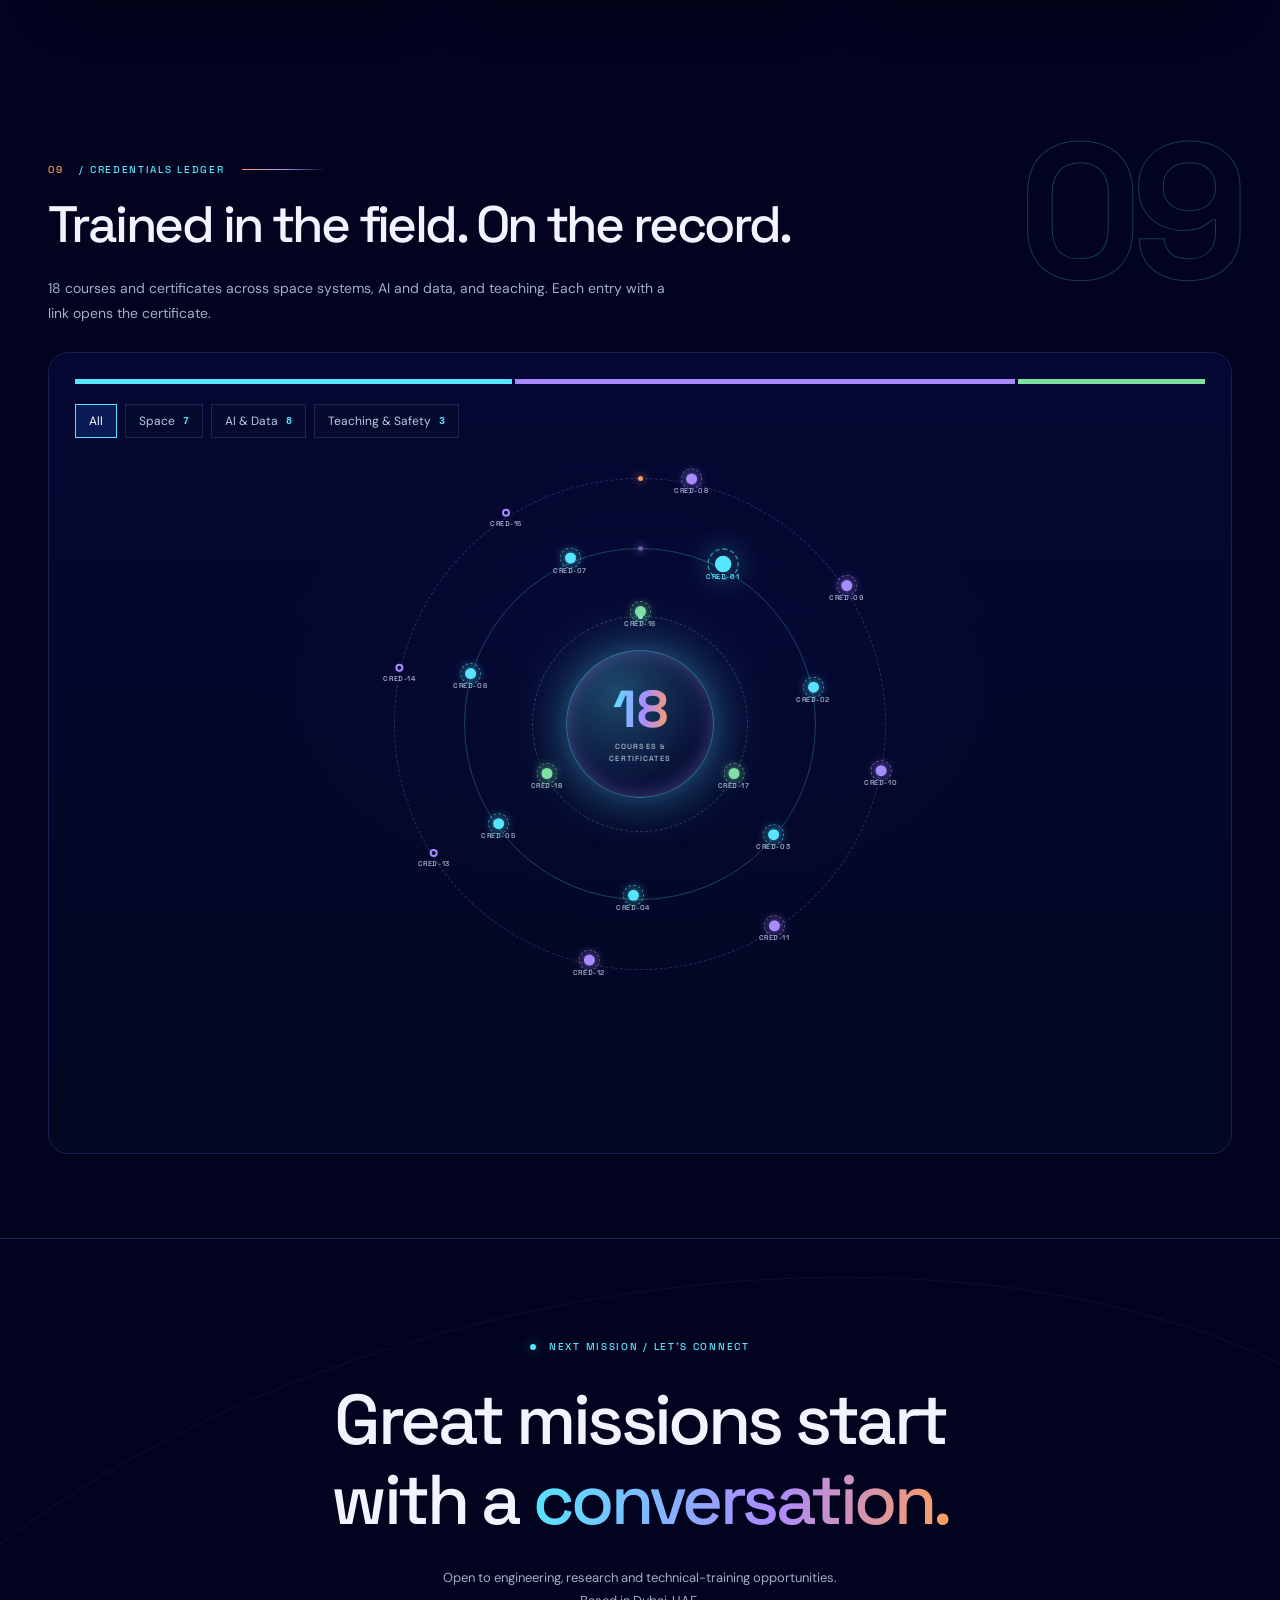
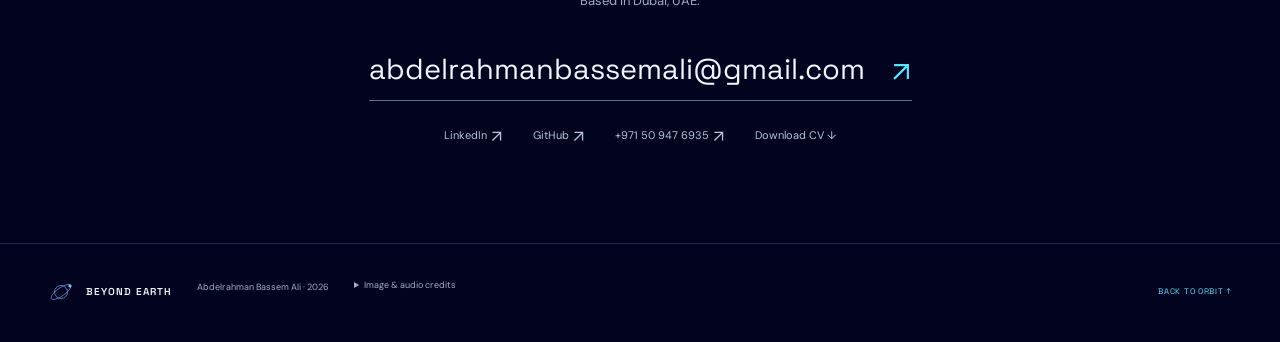
==== commit 2c1f072c: "Use native controls for Quran recitation" ====
--- a/index.html
+++ b/index.html
@@ -17,6 +17,6 @@
 <meta name="twitter:description" content="Space technology, AI and robotics engineer and technology coach in Dubai."/>
 <meta name="twitter:image" content="%VITE_SITE_URL%/media/og-image.jpg"/>
 <script type="application/ld+json">{"@context":"https://schema.org","@type":"Person","name":"Abdelrahman Bassem Ali","jobTitle":"Space Technology, AI & Robotics Engineer","address":{"@type":"PostalAddress","addressLocality":"Dubai","addressCountry":"AE"},"url":"%VITE_SITE_URL%/","sameAs":["https://www.linkedin.com/in/abdelrahman-bassem-50447721a","https://github.com/AbdelrahmanBassemAli"]}</script>
-  <script type="module" crossorigin src="./assets/index-QzGD9sQ5.js"></script>
-  <link rel="stylesheet" crossorigin href="./assets/index-Cu1Wy6nL.css">
+  <script type="module" crossorigin src="./assets/index-B4KUNBcm.js"></script>
+  <link rel="stylesheet" crossorigin href="./assets/index-Bk8HUQSH.css">
 </head><body><div id="root"></div></body></html>
--- a/assets/index-Bk8HUQSH.css
+++ b/assets/index-Bk8HUQSH.css
@@ -0,0 +1 @@
+@import"https://fonts.googleapis.com/css2?family=DM+Sans:wght@400;500;600;700&family=Space+Grotesk:wght@400;500;600;700&display=swap";:root{--c00000033:#00000033;--c00000044:#00000044;--c00000088:#00000088;--c000000aa:#000000aa;--c000000cc:#000000cc;--c000000ff:#000000ff;--c00102570:#00092670;--c02060f99:#00021199;--c02060fbd:#000211bd;--c02060fe6:#000211e6;--c02060fff:#000211ff;--c02061380:#00011680;--c02071355:#00021655;--c020713ff:#000216ff;--c02071680:#00011980;--c0207184d:#00001b4d;--c03061788:#02011a88;--c030714ff:#010117ff;--c030813ff:#010316ff;--c040a19ff:#01041dff;--c040a1cff:#010220ff;--c04101fff:#010924ff;--c041021ff:#000826ff;--c050b1b14:#02041f14;--c050b1b24:#02041f24;--c050b1b30:#02041f30;--c050b1b33:#02041f33;--c050b1b45:#02041f45;--c050b1b55:#02041f55;--c050b1b66:#02041f66;--c050b1b70:#02041f70;--c050b1b88:#02041f88;--c050b1bb3:#02041fb3;--c050b1bc9:#02041fc9;--c050b1bd9:#02041fd9;--c050b1bdb:#02041fdb;--c050b1bdf:#02041fdf;--c050b1be8:#02041fe8;--c050b1bed:#02041fed;--c050b1bf2:#02041ff2;--c050b1bf5:#02041ff5;--c050b1bff:#02041fff;--c05647b35:#004f8535;--c060d20ff:#030525ff;--c060e1eff:#030722ff;--c060f1fef:#030824ef;--c06101fd9:#030924d9;--c06101fff:#030924ff;--c06251a99:#06251a99;--c06718c26:#00599826;--c070f21ff:#040726ff;--c07101fcc:#040923cc;--c07101fd0:#040923d0;--c07101fff:#040923ff;--c07102066:#04092566;--c07112aff:#030630ff;--c080f20ff:#050825ff;--c08101fed:#050923ed;--c08101fff:#050923ff;--c08122600:#04092c00;--c081226ec:#04092cec;--c081226ff:#04092cff;--c08122aff:#040830ff;--c0814279c:#040b2d9c;--c090f2670:#06052b70;--c091225ed:#060a2aed;--c091428ff:#050b2eff;--c092239e8:#031741e8;--c0a1027a1:#07062da1;--c0a1222df:#070b27df;--c0a1222ff:#070b27ff;--c0a1224ff:#070a29ff;--c0a1325ff:#070b2aff;--c0a1326e6:#070b2be6;--c0a132ccc:#060832cc;--c0a1429f0:#060b2ff0;--c0a1530cc:#050937cc;--c0a1530d0:#050937d0;--c0a1530ff:#050937ff;--c0a1830ff:#050d37ff;--c0a1a3566:#050e3d66;--c0b1426ff:#080c2bff;--c0b1529ff:#070c2fff;--c0b1530cc:#060937cc;--c0b1730ff:#060c37ff;--c0b182b99:#070f3199;--c0b1f36d9:#06143ed9;--c0c1528e8:#090d2ee8;--c0c1528ff:#090d2eff;--c0c162be8:#080d31e8;--c0c1c32ee:#071239ee;--c0c233394:#071b3a94;--c0d1c36ff:#08103eff;--c0d1d38ff:#081140ff;--c0d2038ff:#081540ff;--c0d2a5aff:#041467ff;--c0e172aff:#0a0f30ff;--c0e2442ff:#08164cff;--c0f2036ff:#0a163eff;--c0f2347ff:#081351ff;--c0f2a4eff:#071959ff;--c101b32ff:#0c1139ff;--c101d36e6:#0b123ee6;--c10294aff:#091a55ff;--c10294f66:#08185b66;--c10374bff:#092c56ff;--c11182cee:#0e0f32ee;--c111e33ef:#0d153aef;--c112244ff:#0b134eff;--c122039ed:#0d1541ed;--c122542ff:#0c184bff;--c12335cff:#092069ff;--c123f654a:#082c744a;--c12408a88:#031e9f88;--c132139ff:#0e1641ff;--c13233fff:#0e1648ff;--c14223aff:#0f1742ff;--c142749ff:#0d1853ff;--c14355320:#0c265f20;--c16243cff:#111944ff;--c19336050:#101f6e50;--c1b2142d9:#19164bd9;--c1b2745ff:#161a4eff;--c1b2c4aff:#151f54ff;--c1c2a43ff:#171f4cff;--c1d2c47ff:#182050ff;--c1f3355ff:#182460ff;--c203046ff:#1b264fff;--c21344cff:#1b2956ff;--c22324bff:#1d2755ff;--c23346920:#1a1d7720;--c234b83ff:#173196ff;--c26324bff:#212754ff;--c263752ff:#202b5dff;--c274064ff:#1f3071ff;--c275f8eff:#275f8eff;--c283a52ff:#222f5cff;--c294155ff:#233860ff;--c2a1812ff:#2a1812ff;--c2a200699:#2a200699;--c2a5a94ff:#2a5a94ff;--c2a78d8cc:#2a78d8cc;--c2b2647ff:#2b2250ff;--c2b3a56ff:#252e61ff;--c2c4468ff:#243476ff;--c2d3a56ff:#282e61ff;--c2fb67eff:#2fb67eff;--c30246650:#2d1c7450;--c30425cff:#2a3667ff;--c31425dff:#2b3669ff;--c33080fcc:#33080fcc;--c34206d30:#34206d30;--c34435cff:#2f3867ff;--c34465fff:#2e3b6bff;--c354664ff:#2f3970ff;--c354763ff:#2f3b6fff;--c37dfff18:#37dfff18;--c3a5578ff:#3a5578ff;--c3a8cff55:#3a8cff55;--c3e536fff:#37477dff;--c40526fff:#40526fff;--c45d0ff12:#45d0ff12;--c45e2ff10:#45e2ff10;--c463b67ff:#463b67ff;--c4c97c526:#4c97c526;--c50ddffff:#50ddffff;--c526382ff:#526382ff;--c53b6ff20:#53b6ff20;--c53d8fb50:#53d8fb50;--c554376ff:#554376ff;--c55e5ff0c:#55e5ff0c;--c56e4ff05:#56e4ff05;--c56e4ff08:#56e4ff08;--c56e4ff14:#56e4ff14;--c56e4ff1c:#56e4ff1c;--c56e4ff1f:#56e4ff1f;--c56e4ff22:#56e4ff22;--c56e4ff30:#56e4ff30;--c56e4ff3d:#56e4ff3d;--c56e4ff40:#56e4ff40;--c56e4ff44:#56e4ff44;--c56e4ff55:#56e4ff55;--c56e4ff66:#56e4ff66;--c56e4ff77:#56e4ff77;--c56e4ff80:#56e4ff80;--c56e4ff88:#56e4ff88;--c56e4ff99:#56e4ff99;--c56e4ffaa:#56e4ffaa;--c56e4ffb0:#56e4ffb0;--c56e4ffff:#56e4ffff;--c597294ff:#597294ff;--c5be6ff06:#5be6ff06;--c5d7396ff:#5d7396ff;--c603f9f1a:#603f9f1a;--c603f9f22:#603f9f22;--c61399730:#61399730;--c61769666:#61769666;--c6384a64d:#6384a64d;--c6579a0ff:#6579a0ff;--c66b7dfff:#66b7dfff;--c66e7ff55:#66e7ff55;--c66e7ffff:#66e7ffff;--c6887aa66:#6887aa66;--c6bd2fa25:#6bd2fa25;--c6eb3ca70:#6eb3ca70;--c6ef0aa88:#6ef0aa88;--c6ef0aaff:#6ef0aaff;--c6f84a6ff:#6f84a6ff;--c6f86abff:#6f86abff;--c6f87adff:#6f87adff;--c7185a8ff:#7185a8ff;--c71defc80:#71defc80;--c73ddff66:#73ddff66;--c748bbd35:#748bbd35;--c75deff24:#75deff24;--c779ebcff:#779ebcff;--c78defcff:#78defcff;--c79ddff77:#79ddff77;--c7a93b8ff:#7a93b8ff;--c7aaaff05:#7aaaff05;--c7c7bff0b:#7c7bff0b;--c7c8cc060:#7c8cc060;--c7decffff:#7decffff;--c7e93b4ff:#7e93b4ff;--c7ecddcff:#7ecddcff;--c7ee0a3ff:#7ee0a3ff;--c7f94b6ff:#7f94b6ff;--c7f95baff:#7f95baff;--c809ccaff:#809ccaff;--c80a7ed14:#80a7ed14;--c80e5f3ff:#80e5f3ff;--c8195b6ff:#8195b6ff;--c819fc929:#819fc929;--c8294afff:#8294afff;--c8298b6ff:#8298b6ff;--c82aae633:#82aae633;--c82b6f016:#82b6f016;--c82bcffff:#82bcffff;--c8394b1ff:#8394b1ff;--c83a1d025:#83a1d025;--c859bbfff:#859bbfff;--c8698b1ff:#8698b1ff;--c8aa4c3ff:#8aa4c3ff;--c8b75edff:#8b75edff;--c8b9bd950:#8b9bd950;--c8c6aff20:#8c6aff20;--c8ddaffff:#8ddaffff;--c8deaffff:#8deaffff;--c8ea2c4ff:#8ea2c4ff;--c8ea3c4ff:#8ea3c4ff;--c8ea3d0ff:#8ea3d0ff;--c8fa3c4ff:#8fa3c4ff;--c8fa5c8ff:#8fa5c8ff;--c8fa6cbff:#8fa6cbff;--c8fc6ca66:#8fc6ca66;--c91b5df16:#91b5df16;--c9283b0ff:#9283b0ff;--c95aac7ff:#95aac7ff;--c95b1d61c:#95b1d61c;--c95efffff:#95efffff;--c9caee0ff:#9caee0ff;--c9cf4ffff:#9cf4ffff;--c9dd4ffff:#9dd4ffff;--c9e9bffff:#9e9bffff;--c9eb7d3ff:#9eb7d3ff;--c9fb0ccff:#9fb0ccff;--c9fb2d0ff:#9fb2d0ff;--c9fb6daff:#9fb6daff;--c9fc3e8ff:#9fc3e8ff;--c9fd8ffff:#9fd8ffff;--ca0aec5ff:#a0aec5ff;--ca0f0ffff:#a0f0ffff;--ca17aff0d:#a17aff0d;--ca1b8d4ff:#a1b8d4ff;--ca1bed326:#a1bed326;--ca2b5cfff:#a2b5cfff;--ca2b8d3ff:#a2b8d3ff;--ca47aff22:#a47aff22;--ca47bff1f:#a47bff1f;--ca5bbd859:#a5bbd859;--ca68bff20:#a68bff20;--ca88bff3a:#a88bff3a;--ca88bffaa:#a88bffaa;--ca88bffff:#a88bffff;--ca8bad2ff:#a8bad2ff;--ca9bdd1ff:#a9bdd1ff;--caab9d3ff:#aab9d3ff;--caabdd2ff:#aabdd2ff;--cac8bff0e:#ac8bff0e;--cac8bff45:#ac8bff45;--cac8bff99:#ac8bff99;--cac8bffff:#ac8bffff;--cad8cff77:#ad8cff77;--cae8bff33:#ae8bff33;--caebfdcff:#aebfdcff;--cb19aff88:#b19aff88;--cb2bfd4ff:#b2bfd4ff;--cb6c5dbff:#b6c5dbff;--cb6c6e2ff:#b6c6e2ff;--cb8c8e2ff:#b8c8e2ff;--cb9c8e0ff:#b9c8e0ff;--cb9c9deff:#b9c9deff;--cba93ff88:#ba93ff88;--cba9cff88:#ba9cff88;--cbcd7ffff:#bcd7ffff;--cbda5f2ff:#bda5f2ff;--cbdcbe1ff:#bdcbe1ff;--cbdcee5ff:#bdcee5ff;--cbff7d9ff:#bff7d9ff;--cc3a7ffff:#c3a7ffff;--cc3b6ffff:#c3b6ffff;--cc3cce0ff:#c3cce0ff;--cc3d9ffff:#c3d9ffff;--cc4d4ebff:#c4d4ebff;--cc4d4ecff:#c4d4ecff;--cc4d6edff:#c4d6edff;--cc6b4ffff:#c6b4ffff;--cc6d6ecff:#c6d6ecff;--cc6eaffff:#c6eaffff;--ccae9ffff:#cae9ffff;--ccdd9eeff:#cdd9eeff;--ccfdbefff:#cfdbefff;--ccfe0f7ff:#cfe0f7ff;--ccfe4ffff:#cfe4ffff;--ccfe9ffff:#cfe9ffff;--cd0baffff:#d0baffff;--cd3e0f5ff:#d3e0f5ff;--cd4f7ffff:#d4f7ffff;--cd7e6fbff:#d7e6fbff;--cd7ecffff:#d7ecffff;--ce0a92cff:#e0a92cff;--ce0e7f8ff:#e0e7f8ff;--ce1edffff:#e1edffff;--ce4efffff:#e4efffff;--ce4fcffff:#e4fcffff;--ce6eefcff:#e6eefcff;--ce8f2ffff:#e8f2ffff;--ce8f3ffff:#e8f3ffff;--cedf5ffff:#edf5ffff;--ceef5ffff:#eef5ffff;--cf0f4ffff:#f0f4ffff;--cf1f6ffff:#f1f6ffff;--cf3f7ffff:#f3f7ffff;--cff5a6e77:#ff5a6e77;--cff5a6eff:#ff5a6eff;--cff7b8bff:#ff7b8bff;--cff9d5c44:#ff9d5c44;--cff9d5cff:#ff9d5cff;--cffc2c9ff:#ffc2c9ff;--cffd47920:#ffd47920;--cffd47940:#ffd47940;--cffd47988:#ffd47988;--cffd479ff:#ffd479ff;--cffe9b3ff:#ffe9b3ff;--cffffff0b:#ffffff0b;--cffffff14:#ffffff14;--cffffffff:#ffffffff}html[data-theme=day]{--c00000033:#f9f9f933;--c00000044:#f9f9f944;--c00000088:#f9f9f988;--c000000aa:#f9f9f9aa;--c000000cc:#f9f9f9cc;--c000000ff:#f9f9f9ff;--c00102570:#d3e4fb70;--c02060f99:#e7edfa99;--c02060fbd:#e7edfabd;--c02060fe6:#e7edfae6;--c02060fff:#e7edfaff;--c02061380:#e3e9fa80;--c02071355:#e3eafa55;--c020713ff:#e3eafaff;--c02071680:#e1e7fa80;--c0207184d:#dfe5fa4d;--c03061788:#e0e4f988;--c030714ff:#e3e8f9ff;--c030813ff:#e4eaf9ff;--c040a19ff:#dee6f7ff;--c040a1cff:#dce3f7ff;--c04101fff:#d9e6f7ff;--c041021ff:#d7e4f7ff;--c050b1b14:#dde4f614;--c050b1b24:#dde4f624;--c050b1b30:#dde4f630;--c050b1b33:#dde4f633;--c050b1b45:#dde4f645;--c050b1b55:#dde4f655;--c050b1b66:#dde4f666;--c050b1b70:#dde4f670;--c050b1b88:#dde4f688;--c050b1bb3:#dde4f6b3;--c050b1bc9:#dde4f6c9;--c050b1bd9:#dde4f6d9;--c050b1bdb:#dde4f6db;--c050b1bdf:#dde4f6df;--c050b1be8:#dde4f6e8;--c050b1bed:#dde4f6ed;--c050b1bf2:#dde4f6f2;--c050b1bf5:#dde4f6f5;--c050b1bff:#dde4f6ff;--c05647b35:#7be4fd35;--c060d20ff:#d8e0f5ff;--c060e1eff:#dae3f5ff;--c060f1fef:#d9e3f5ef;--c06101fd9:#d9e4f5d9;--c06101fff:#d9e4f5ff;--c06251a99:#d4f5e999;--c06718c26:#6adffc26;--c070f21ff:#d8e0f4ff;--c07101fcc:#d9e3f4cc;--c07101fd0:#d9e3f4d0;--c07101fff:#d9e3f4ff;--c07102066:#d9e2f466;--c07112aff:#cfdaf3ff;--c080f20ff:#d9e0f3ff;--c08101fed:#dae2f3ed;--c08101fff:#dae2f3ff;--c08122600:#d3def200;--c081226ec:#d3def2ec;--c081226ff:#d3def2ff;--c08122aff:#cfdaf2ff;--c0814279c:#d2dff29c;--c090f2670:#d3d9f170;--c091225ed:#d4def1ed;--c091428ff:#d1ddf1ff;--c092239e8:#c2daf1e8;--c0a1027a1:#d2d9f0a1;--c0a1222df:#d7e0f0df;--c0a1222ff:#d7e0f0ff;--c0a1224ff:#d5def0ff;--c0a1325ff:#d4def0ff;--c0a1326e6:#d3ddf0e6;--c0a132ccc:#ced7f0cc;--c0a1429f0:#d1dbf0f0;--c0a1530cc:#cad5f0cc;--c0a1530d0:#cad5f0d0;--c0a1530ff:#cad5f0ff;--c0a1830ff:#cad8f0ff;--c0a1a3566:#c6d5f066;--c0b1426ff:#d3ddefff;--c0b1529ff:#d1dbefff;--c0b1530cc:#cad4efcc;--c0b1730ff:#cad6efff;--c0b182b99:#cfdcef99;--c0b1f36d9:#c5d8efd9;--c0c1528e8:#d2dbeee8;--c0c1528ff:#d2dbeeff;--c0c162be8:#cfd9eee8;--c0c1c32ee:#c9d8eeee;--c0c233394:#c8deee94;--c0d1c36ff:#c5d3edff;--c0d1d38ff:#c3d3edff;--c0d2038ff:#c3d5edff;--c0d2a5aff:#9cbdf3ff;--c0e172aff:#d0d9ecff;--c0e2442ff:#bacfebff;--c0f2036ff:#c5d5ebff;--c0f2347ff:#b6c8eaff;--c0f2a4eff:#afc8eaff;--c101b32ff:#c9d3eaff;--c101d36e6:#c5d2eae6;--c10294aff:#b3cae9ff;--c10294f66:#a8c4ef66;--c10374bff:#b2d6e9ff;--c11182cee:#ced5e9ee;--c111e33ef:#c8d4e9ef;--c112244ff:#b8c8e8ff;--c122039ed:#c2d0e8ed;--c122542ff:#bacce7ff;--c12335cff:#9bc0eeff;--c123f654a:#92c4ee4a;--c12408a88:#6e9ff088;--c132139ff:#c2d0e7ff;--c13233fff:#bdcce6ff;--c14223aff:#c2cfe6ff;--c142749ff:#b4c6e5ff;--c14355320:#a4c9eb20;--c16243cff:#c0cde4ff;--c19336050:#98b5e650;--c1b2142d9:#bac0ded9;--c1b2745ff:#b3c1e3ff;--c1b2c4aff:#aec1e3ff;--c1c2a43ff:#b5c5e2ff;--c1d2c47ff:#b1c2e1ff;--c1f3355ff:#a3bae0ff;--c203046ff:#b3c5deff;--c21344cff:#adc2ddff;--c22324bff:#aec0dcff;--c23346920:#90a2dc20;--c234b83ff:#76a1deff;--c26324bff:#aebcd8ff;--c263752ff:#a7bad8ff;--c274064ff:#95b1d8ff;--c275f8eff:#6ba7daff;--c283a52ff:#a7bbd6ff;--c294155ff:#a4bfd5ff;--c2a1812ff:#e8d6d0ff;--c2a200699:#f4eacf99;--c2a5a94ff:#6699d7ff;--c2a78d8cc:#2375d9cc;--c2b2647ff:#b8b2d7ff;--c2b3a56ff:#a4b4d3ff;--c2c4468ff:#92acd3ff;--c2d3a56ff:#a4b2d1ff;--c2fb67eff:#45d398ff;--c30246650:#a093db50;--c30425cff:#9eb2ceff;--c31425dff:#9db0cdff;--c33080fcc:#f2c7cecc;--c34206d30:#a18ce030;--c34435cff:#9eafcaff;--c34465fff:#9bafcaff;--c354664ff:#96a9c9ff;--c354763ff:#97abc9ff;--c37dfff18:#0091ac18;--c3a5578ff:#83a0c5ff;--c3a8cff55:#0053c855;--c3e536fff:#8ca3c1ff;--c40526fff:#8ca0bfff;--c45d0ff12:#00779f12;--c45e2ff10:#00869f10;--c463b67ff:#8373b1ff;--c4c97c526:#3786b726;--c50ddffff:#007894ff;--c526382ff:#7a8dadff;--c53b6ff20:#0065b020;--c53d8fb50:#00769550;--c554376ff:#7d65aaff;--c55e5ff0c:#007a900c;--c56e4ff05:#00788f05;--c56e4ff08:#00788f08;--c56e4ff14:#00788f14;--c56e4ff1c:#00788f1c;--c56e4ff1f:#00788f1f;--c56e4ff22:#00788f22;--c56e4ff30:#00788f30;--c56e4ff3d:#00788f3d;--c56e4ff40:#00788f40;--c56e4ff44:#00788f44;--c56e4ff55:#00788f55;--c56e4ff66:#00788f66;--c56e4ff77:#00788f77;--c56e4ff80:#00788f80;--c56e4ff88:#00788f88;--c56e4ff99:#00788f99;--c56e4ffaa:#00788faa;--c56e4ffb0:#00788fb0;--c56e4ffff:#00788fff;--c597294ff:#6983a7ff;--c5be6ff06:#00758a06;--c5d7396ff:#677ea3ff;--c603f9f1a:#6540ab1a;--c603f9f22:#6540ab22;--c61399730:#7441b730;--c61769666:#677e9f66;--c6384a64d:#587a9e4d;--c6579a0ff:#5e739cff;--c66b7dfff:#196185ff;--c66e7ff55:#006b8055;--c66e7ffff:#006b80ff;--c6887aa66:#54749966;--c6bd2fa25:#015b7e25;--c6eb3ca70:#2c6a7f70;--c6ef0aa88:#0c994d88;--c6ef0aaff:#0c994dff;--c6f84a6ff:#586e92ff;--c6f86abff:#536b92ff;--c6f87adff:#516a92ff;--c7185a8ff:#566b90ff;--c71defc80:#005e7880;--c73ddff66:#00577366;--c748bbd35:#41598f35;--c75deff24:#00567124;--c779ebcff:#426c8bff;--c78defcff:#005871ff;--c79ddff77:#00526d77;--c7a93b8ff:#466188ff;--c7aaaff05:#00328b05;--c7c7bff0b:#01008a0b;--c7c8cc060:#3e4f8760;--c7decffff:#005a6aff;--c7e93b4ff:#4b6184ff;--c7ecddcff:#1b616eff;--c7ee0a3ff:#1d8745ff;--c7f94b6ff:#495f83ff;--c7f95baff:#455c83ff;--c809ccaff:#345284ff;--c80a7ed14:#103a8714;--c80e5f3ff:#075f6bff;--c8195b6ff:#495e81ff;--c819fc929:#35558229;--c8294afff:#506380ff;--c8298b6ff:#496080ff;--c82aae633:#17438433;--c82b6f016:#0d468516;--c82bcffff:#0a3e7aff;--c8394b1ff:#4e607fff;--c83a1d025:#2e4e8125;--c859bbfff:#40577eff;--c8698b1ff:#4e617cff;--c8aa4c3ff:#3c5879ff;--c8b75edff:#1b0b63ff;--c8b9bd950:#25377a50;--c8c6aff20:#18006720;--c8ddaffff:#073b54ff;--c8deaffff:#074654ff;--c8ea2c4ff:#3b5175ff;--c8ea3c4ff:#3b5275ff;--c8ea3d0ff:#2f4576ff;--c8fa3c4ff:#3b5174ff;--c8fa5c8ff:#374f74ff;--c8fa6cbff:#344d75ff;--c8fc6ca66:#2b5c6066;--c91b5df16:#1f477416;--c9283b0ff:#473b5fff;--c95aac7ff:#384f6eff;--c95b1d61c:#2947701c;--c95efffff:#06424dff;--c9caee0ff:#1f336aff;--c9cf4ffff:#063f46ff;--c9dd4ffff:#083a62ff;--c9e9bffff:#0b0864ff;--c9eb7d3ff:#2c4866ff;--c9fb0ccff:#344665ff;--c9fb2d0ff:#304465ff;--c9fb6daff:#253e66ff;--c9fc3e8ff:#1e3e60ff;--c9fd8ffff:#083c60ff;--ca0aec5ff:#3b4a63ff;--ca0f0ffff:#053943ff;--ca17aff0d:#1a00580d;--ca1b8d4ff:#2c4563ff;--ca1bed326:#2d4c6326;--ca2b5cfff:#314662ff;--ca2b8d3ff:#2d4562ff;--ca47aff22:#1c005822;--ca47bff1f:#1b00571f;--ca5bbd859:#28406059;--ca68bff20:#22097220;--ca88bff3a:#2309723a;--ca88bffaa:#230972aa;--ca88bffff:#230972ff;--ca8bad2ff:#2e425cff;--ca9bdd1ff:#2f455bff;--caab9d3ff:#2d3e5aff;--caabdd2ff:#2e435aff;--cac8bff0e:#2709720e;--cac8bff45:#27097245;--cac8bff99:#27097299;--cac8bffff:#270972ff;--cad8cff77:#27097177;--cae8bff33:#29097233;--caebfdcff:#293852ff;--cb19aff88:#1d086588;--cb2bfd4ff:#303c4fff;--cb6c5dbff:#29374bff;--cb6c6e2ff:#23314bff;--cb8c8e2ff:#233149ff;--cb9c8e0ff:#253248ff;--cb9c9deff:#263548ff;--cba93ff88:#2c096b88;--cba9cff88:#24086388;--cbcd7ffff:#062047ff;--cbda5f2ff:#2a145aff;--cbdcbe1ff:#233045ff;--cbdcee5ff:#202f45ff;--cbff7d9ff:#0e4327ff;--cc3a7ffff:#210759ff;--cc3b6ffff:#13064cff;--cc3cce0ff:#242d3fff;--cc3d9ffff:#051b41ff;--cc4d4ebff:#19293eff;--cc4d4ecff:#18283eff;--cc4d6edff:#18293eff;--cc6b4ffff:#17064eff;--cc6d6ecff:#18283dff;--cc6eaffff:#05293eff;--ccae9ffff:#05243aff;--ccdd9eeff:#162236ff;--ccfdbefff:#152134ff;--ccfe0f7ff:#0d1e35ff;--ccfe4ffff:#041a36ff;--ccfe9ffff:#041f36ff;--cd0baffff:#1b0648ff;--cd3e0f5ff:#0f1c31ff;--cd4f7ffff:#042932ff;--cd7e6fbff:#08182eff;--cd7ecffff:#041a2fff;--ce0a92cff:#d89e1bff;--ce0e7f8ff:#0b1326ff;--ce1edffff:#031126ff;--ce4efffff:#031024ff;--ce4fcffff:#032024ff;--ce6eefcff:#071021ff;--ce8f2ffff:#030f20ff;--ce8f3ffff:#031120ff;--cedf5ffff:#020e1cff;--ceef5ffff:#020c1bff;--cf0f4ffff:#020819ff;--cf1f6ffff:#020a18ff;--cf3f7ffff:#020916ff;--cff5a6e77:#a9001577;--cff5a6eff:#a90015ff;--cff7b8bff:#8a0011ff;--cff9d5c44:#a8430044;--cff9d5cff:#a84300ff;--cffc2c9ff:#41050cff;--cffd47920:#8c5f0020;--cffd47940:#8c5f0040;--cffd47988:#8c5f0088;--cffd479ff:#8c5f00ff;--cffe9b3ff:#4f3a06ff;--cffffff0b:#0606060b;--cffffff14:#06060614;--cffffffff:#060606ff}.keep-dark,html[data-theme=day] .keep-dark{--c00000033:#00000033;--c00000044:#00000044;--c00000088:#00000088;--c000000aa:#000000aa;--c000000cc:#000000cc;--c000000ff:#000000ff;--c00102570:#00092670;--c02060f99:#00021199;--c02060fbd:#000211bd;--c02060fe6:#000211e6;--c02060fff:#000211ff;--c02061380:#00011680;--c02071355:#00021655;--c020713ff:#000216ff;--c02071680:#00011980;--c0207184d:#00001b4d;--c03061788:#02011a88;--c030714ff:#010117ff;--c030813ff:#010316ff;--c040a19ff:#01041dff;--c040a1cff:#010220ff;--c04101fff:#010924ff;--c041021ff:#000826ff;--c050b1b14:#02041f14;--c050b1b24:#02041f24;--c050b1b30:#02041f30;--c050b1b33:#02041f33;--c050b1b45:#02041f45;--c050b1b55:#02041f55;--c050b1b66:#02041f66;--c050b1b70:#02041f70;--c050b1b88:#02041f88;--c050b1bb3:#02041fb3;--c050b1bc9:#02041fc9;--c050b1bd9:#02041fd9;--c050b1bdb:#02041fdb;--c050b1bdf:#02041fdf;--c050b1be8:#02041fe8;--c050b1bed:#02041fed;--c050b1bf2:#02041ff2;--c050b1bf5:#02041ff5;--c050b1bff:#02041fff;--c05647b35:#004f8535;--c060d20ff:#030525ff;--c060e1eff:#030722ff;--c060f1fef:#030824ef;--c06101fd9:#030924d9;--c06101fff:#030924ff;--c06251a99:#06251a99;--c06718c26:#00599826;--c070f21ff:#040726ff;--c07101fcc:#040923cc;--c07101fd0:#040923d0;--c07101fff:#040923ff;--c07102066:#04092566;--c07112aff:#030630ff;--c080f20ff:#050825ff;--c08101fed:#050923ed;--c08101fff:#050923ff;--c08122600:#04092c00;--c081226ec:#04092cec;--c081226ff:#04092cff;--c08122aff:#040830ff;--c0814279c:#040b2d9c;--c090f2670:#06052b70;--c091225ed:#060a2aed;--c091428ff:#050b2eff;--c092239e8:#031741e8;--c0a1027a1:#07062da1;--c0a1222df:#070b27df;--c0a1222ff:#070b27ff;--c0a1224ff:#070a29ff;--c0a1325ff:#070b2aff;--c0a1326e6:#070b2be6;--c0a132ccc:#060832cc;--c0a1429f0:#060b2ff0;--c0a1530cc:#050937cc;--c0a1530d0:#050937d0;--c0a1530ff:#050937ff;--c0a1830ff:#050d37ff;--c0a1a3566:#050e3d66;--c0b1426ff:#080c2bff;--c0b1529ff:#070c2fff;--c0b1530cc:#060937cc;--c0b1730ff:#060c37ff;--c0b182b99:#070f3199;--c0b1f36d9:#06143ed9;--c0c1528e8:#090d2ee8;--c0c1528ff:#090d2eff;--c0c162be8:#080d31e8;--c0c1c32ee:#071239ee;--c0c233394:#071b3a94;--c0d1c36ff:#08103eff;--c0d1d38ff:#081140ff;--c0d2038ff:#081540ff;--c0d2a5aff:#041467ff;--c0e172aff:#0a0f30ff;--c0e2442ff:#08164cff;--c0f2036ff:#0a163eff;--c0f2347ff:#081351ff;--c0f2a4eff:#071959ff;--c101b32ff:#0c1139ff;--c101d36e6:#0b123ee6;--c10294aff:#091a55ff;--c10294f66:#08185b66;--c10374bff:#092c56ff;--c11182cee:#0e0f32ee;--c111e33ef:#0d153aef;--c112244ff:#0b134eff;--c122039ed:#0d1541ed;--c122542ff:#0c184bff;--c12335cff:#092069ff;--c123f654a:#082c744a;--c12408a88:#031e9f88;--c132139ff:#0e1641ff;--c13233fff:#0e1648ff;--c14223aff:#0f1742ff;--c142749ff:#0d1853ff;--c14355320:#0c265f20;--c16243cff:#111944ff;--c19336050:#101f6e50;--c1b2142d9:#19164bd9;--c1b2745ff:#161a4eff;--c1b2c4aff:#151f54ff;--c1c2a43ff:#171f4cff;--c1d2c47ff:#182050ff;--c1f3355ff:#182460ff;--c203046ff:#1b264fff;--c21344cff:#1b2956ff;--c22324bff:#1d2755ff;--c23346920:#1a1d7720;--c234b83ff:#173196ff;--c26324bff:#212754ff;--c263752ff:#202b5dff;--c274064ff:#1f3071ff;--c275f8eff:#275f8eff;--c283a52ff:#222f5cff;--c294155ff:#233860ff;--c2a1812ff:#2a1812ff;--c2a200699:#2a200699;--c2a5a94ff:#2a5a94ff;--c2a78d8cc:#2a78d8cc;--c2b2647ff:#2b2250ff;--c2b3a56ff:#252e61ff;--c2c4468ff:#243476ff;--c2d3a56ff:#282e61ff;--c2fb67eff:#2fb67eff;--c30246650:#2d1c7450;--c30425cff:#2a3667ff;--c31425dff:#2b3669ff;--c33080fcc:#33080fcc;--c34206d30:#34206d30;--c34435cff:#2f3867ff;--c34465fff:#2e3b6bff;--c354664ff:#2f3970ff;--c354763ff:#2f3b6fff;--c37dfff18:#37dfff18;--c3a5578ff:#3a5578ff;--c3a8cff55:#3a8cff55;--c3e536fff:#37477dff;--c40526fff:#40526fff;--c45d0ff12:#45d0ff12;--c45e2ff10:#45e2ff10;--c463b67ff:#463b67ff;--c4c97c526:#4c97c526;--c50ddffff:#50ddffff;--c526382ff:#526382ff;--c53b6ff20:#53b6ff20;--c53d8fb50:#53d8fb50;--c554376ff:#554376ff;--c55e5ff0c:#55e5ff0c;--c56e4ff05:#56e4ff05;--c56e4ff08:#56e4ff08;--c56e4ff14:#56e4ff14;--c56e4ff1c:#56e4ff1c;--c56e4ff1f:#56e4ff1f;--c56e4ff22:#56e4ff22;--c56e4ff30:#56e4ff30;--c56e4ff3d:#56e4ff3d;--c56e4ff40:#56e4ff40;--c56e4ff44:#56e4ff44;--c56e4ff55:#56e4ff55;--c56e4ff66:#56e4ff66;--c56e4ff77:#56e4ff77;--c56e4ff80:#56e4ff80;--c56e4ff88:#56e4ff88;--c56e4ff99:#56e4ff99;--c56e4ffaa:#56e4ffaa;--c56e4ffb0:#56e4ffb0;--c56e4ffff:#56e4ffff;--c597294ff:#597294ff;--c5be6ff06:#5be6ff06;--c5d7396ff:#5d7396ff;--c603f9f1a:#603f9f1a;--c603f9f22:#603f9f22;--c61399730:#61399730;--c61769666:#61769666;--c6384a64d:#6384a64d;--c6579a0ff:#6579a0ff;--c66b7dfff:#66b7dfff;--c66e7ff55:#66e7ff55;--c66e7ffff:#66e7ffff;--c6887aa66:#6887aa66;--c6bd2fa25:#6bd2fa25;--c6eb3ca70:#6eb3ca70;--c6ef0aa88:#6ef0aa88;--c6ef0aaff:#6ef0aaff;--c6f84a6ff:#6f84a6ff;--c6f86abff:#6f86abff;--c6f87adff:#6f87adff;--c7185a8ff:#7185a8ff;--c71defc80:#71defc80;--c73ddff66:#73ddff66;--c748bbd35:#748bbd35;--c75deff24:#75deff24;--c779ebcff:#779ebcff;--c78defcff:#78defcff;--c79ddff77:#79ddff77;--c7a93b8ff:#7a93b8ff;--c7aaaff05:#7aaaff05;--c7c7bff0b:#7c7bff0b;--c7c8cc060:#7c8cc060;--c7decffff:#7decffff;--c7e93b4ff:#7e93b4ff;--c7ecddcff:#7ecddcff;--c7ee0a3ff:#7ee0a3ff;--c7f94b6ff:#7f94b6ff;--c7f95baff:#7f95baff;--c809ccaff:#809ccaff;--c80a7ed14:#80a7ed14;--c80e5f3ff:#80e5f3ff;--c8195b6ff:#8195b6ff;--c819fc929:#819fc929;--c8294afff:#8294afff;--c8298b6ff:#8298b6ff;--c82aae633:#82aae633;--c82b6f016:#82b6f016;--c82bcffff:#82bcffff;--c8394b1ff:#8394b1ff;--c83a1d025:#83a1d025;--c859bbfff:#859bbfff;--c8698b1ff:#8698b1ff;--c8aa4c3ff:#8aa4c3ff;--c8b75edff:#8b75edff;--c8b9bd950:#8b9bd950;--c8c6aff20:#8c6aff20;--c8ddaffff:#8ddaffff;--c8deaffff:#8deaffff;--c8ea2c4ff:#8ea2c4ff;--c8ea3c4ff:#8ea3c4ff;--c8ea3d0ff:#8ea3d0ff;--c8fa3c4ff:#8fa3c4ff;--c8fa5c8ff:#8fa5c8ff;--c8fa6cbff:#8fa6cbff;--c8fc6ca66:#8fc6ca66;--c91b5df16:#91b5df16;--c9283b0ff:#9283b0ff;--c95aac7ff:#95aac7ff;--c95b1d61c:#95b1d61c;--c95efffff:#95efffff;--c9caee0ff:#9caee0ff;--c9cf4ffff:#9cf4ffff;--c9dd4ffff:#9dd4ffff;--c9e9bffff:#9e9bffff;--c9eb7d3ff:#9eb7d3ff;--c9fb0ccff:#9fb0ccff;--c9fb2d0ff:#9fb2d0ff;--c9fb6daff:#9fb6daff;--c9fc3e8ff:#9fc3e8ff;--c9fd8ffff:#9fd8ffff;--ca0aec5ff:#a0aec5ff;--ca0f0ffff:#a0f0ffff;--ca17aff0d:#a17aff0d;--ca1b8d4ff:#a1b8d4ff;--ca1bed326:#a1bed326;--ca2b5cfff:#a2b5cfff;--ca2b8d3ff:#a2b8d3ff;--ca47aff22:#a47aff22;--ca47bff1f:#a47bff1f;--ca5bbd859:#a5bbd859;--ca68bff20:#a68bff20;--ca88bff3a:#a88bff3a;--ca88bffaa:#a88bffaa;--ca88bffff:#a88bffff;--ca8bad2ff:#a8bad2ff;--ca9bdd1ff:#a9bdd1ff;--caab9d3ff:#aab9d3ff;--caabdd2ff:#aabdd2ff;--cac8bff0e:#ac8bff0e;--cac8bff45:#ac8bff45;--cac8bff99:#ac8bff99;--cac8bffff:#ac8bffff;--cad8cff77:#ad8cff77;--cae8bff33:#ae8bff33;--caebfdcff:#aebfdcff;--cb19aff88:#b19aff88;--cb2bfd4ff:#b2bfd4ff;--cb6c5dbff:#b6c5dbff;--cb6c6e2ff:#b6c6e2ff;--cb8c8e2ff:#b8c8e2ff;--cb9c8e0ff:#b9c8e0ff;--cb9c9deff:#b9c9deff;--cba93ff88:#ba93ff88;--cba9cff88:#ba9cff88;--cbcd7ffff:#bcd7ffff;--cbda5f2ff:#bda5f2ff;--cbdcbe1ff:#bdcbe1ff;--cbdcee5ff:#bdcee5ff;--cbff7d9ff:#bff7d9ff;--cc3a7ffff:#c3a7ffff;--cc3b6ffff:#c3b6ffff;--cc3cce0ff:#c3cce0ff;--cc3d9ffff:#c3d9ffff;--cc4d4ebff:#c4d4ebff;--cc4d4ecff:#c4d4ecff;--cc4d6edff:#c4d6edff;--cc6b4ffff:#c6b4ffff;--cc6d6ecff:#c6d6ecff;--cc6eaffff:#c6eaffff;--ccae9ffff:#cae9ffff;--ccdd9eeff:#cdd9eeff;--ccfdbefff:#cfdbefff;--ccfe0f7ff:#cfe0f7ff;--ccfe4ffff:#cfe4ffff;--ccfe9ffff:#cfe9ffff;--cd0baffff:#d0baffff;--cd3e0f5ff:#d3e0f5ff;--cd4f7ffff:#d4f7ffff;--cd7e6fbff:#d7e6fbff;--cd7ecffff:#d7ecffff;--ce0a92cff:#e0a92cff;--ce0e7f8ff:#e0e7f8ff;--ce1edffff:#e1edffff;--ce4efffff:#e4efffff;--ce4fcffff:#e4fcffff;--ce6eefcff:#e6eefcff;--ce8f2ffff:#e8f2ffff;--ce8f3ffff:#e8f3ffff;--cedf5ffff:#edf5ffff;--ceef5ffff:#eef5ffff;--cf0f4ffff:#f0f4ffff;--cf1f6ffff:#f1f6ffff;--cf3f7ffff:#f3f7ffff;--cff5a6e77:#ff5a6e77;--cff5a6eff:#ff5a6eff;--cff7b8bff:#ff7b8bff;--cff9d5c44:#ff9d5c44;--cff9d5cff:#ff9d5cff;--cffc2c9ff:#ffc2c9ff;--cffd47920:#ffd47920;--cffd47940:#ffd47940;--cffd47988:#ffd47988;--cffd479ff:#ffd479ff;--cffe9b3ff:#ffe9b3ff;--cffffff0b:#ffffff0b;--cffffff14:#ffffff14;--cffffffff:#ffffffff}:root{color-scheme:dark;--navy:var(--c050b1bff);--panel:var(--c0b1529ff);--cyan:var(--c56e4ffff);--violet:var(--cac8bffff);--ink:var(--cf0f4ffff);--muted:var(--ca0aec5ff);--line:var(--c22324bff);font-family:DM Sans,sans-serif;color:var(--ink);background:var(--navy);font-synthesis:none}*{box-sizing:border-box}html{scroll-behavior:smooth;scroll-padding-top:90px}body{margin:0}a{color:inherit;text-decoration:none}button{font:inherit;color:inherit;cursor:pointer}button,a,summary{-webkit-tap-highlight-color:transparent}button:focus-visible,a:focus-visible,summary:focus-visible{outline:2px solid var(--cyan);outline-offset:5px}button{background:none;border:0}img{display:block;max-width:100%}p{color:var(--muted);line-height:1.8}h1,h2,h3,h4,p,figure{margin:0}h1,h2,h3,h4{font-family:Space Grotesk,sans-serif;font-weight:500}h2{font-size:clamp(34px,4vw,56px);line-height:1.14;letter-spacing:-.045em}h3{font-size:25px;line-height:1.22;letter-spacing:-.03em}em{font-style:normal}svg{fill:none;stroke:currentColor;stroke-width:1.5}.wrap{max-width:1280px;padding:0 48px;margin:auto}.section{padding-top:112px;padding-bottom:112px}.eyebrow{font:500 10px/1.6 Space Grotesk,sans-serif;letter-spacing:.17em;color:var(--cyan)}.eyebrow>span:first-child:not(.status-dot){color:var(--violet);margin-right:10px}.status-dot,.mission-bar i{display:inline-block;width:6px;height:6px;border-radius:50%;background:var(--cyan);box-shadow:0 0 12px var(--c56e4ff88);margin-right:8px}.site-header{height:85px;display:flex;align-items:center;justify-content:space-between;padding:0 42px;background:var(--c050b1bf2);border-bottom:1px solid var(--cffffff14);position:sticky;top:0;z-index:50;-webkit-backdrop-filter:blur(16px);backdrop-filter:blur(16px)}.brand{display:flex;align-items:center;gap:12px;font:600 14px/1.3 Space Grotesk,sans-serif;letter-spacing:.1em}.brand svg{width:39px;height:39px;color:var(--cyan)}.brand svg ellipse{stroke:var(--violet)}.brand svg .dot{fill:var(--cyan)}.brand small{display:block;font-size:8px;color:var(--muted);letter-spacing:.16em;margin-top:5px}.site-header nav{display:flex;align-items:center;gap:29px;font-size:12px;color:var(--cc3cce0ff)}.site-header nav a:hover,.text-link:hover,.contact-links a:hover{color:var(--cyan)}.nav-contact{border:1px solid var(--c40526fff);padding:11px 15px}.nav-contact span{margin-left:12px}.menu-toggle{display:none}.hero{min-height:750px;height:calc(100svh - 85px);max-height:1050px;position:relative;isolation:isolate;overflow:hidden}.hero-photo{position:absolute;inset:0;width:100%;height:100%;object-fit:cover;object-position:67% 50%;z-index:-4}.hero-shade{position:absolute;inset:0;background:linear-gradient(90deg,var(--c050b1bf5) 0%,var(--c050b1bc9) 35%,var(--c050b1b14) 78%),linear-gradient(0deg,var(--c050b1bff) 1%,transparent 40%,var(--c050b1b33));z-index:-3}.hero-grid{position:absolute;inset:0;background-image:linear-gradient(var(--c7aaaff05) 1px,transparent 1px),linear-gradient(90deg,var(--c7aaaff05) 1px,transparent 1px);background-size:85px 85px;z-index:-2}.hero-inner{padding-top:clamp(60px,8vh,120px);position:relative}.hero h1{font-size:clamp(85px,10.8vw,154px);line-height:.92;letter-spacing:-.065em;margin:33px 0 25px;font-weight:500}.hero h1 em{color:var(--cyan)}.hero-copy{display:flex;align-items:flex-start;gap:18px;margin:27px 0 17px}.short-rule{width:30px;height:1px;background:var(--violet);margin-top:15px}.hero-copy p{font-family:Space Grotesk;font-size:20px;line-height:1.45;color:var(--ce0e7f8ff)}.hero-intro{font-size:13px;max-width:450px}.actions{display:flex;align-items:center;flex-wrap:wrap;gap:25px;margin-top:30px}.button{display:inline-flex;align-items:center;justify-content:space-between;gap:24px;padding:15px 19px;font-size:12px;font-weight:700;border:1px solid var(--cyan);transition:transform .2s,background .2s}.primary{background:var(--cyan);color:var(--c041021ff)}.button:hover{background:var(--ca0f0ffff);transform:translateY(-2px)}.text-link{font-size:12px;display:inline-flex;gap:18px;align-items:center}.photo-label{position:absolute;right:48px;bottom:135px;border-left:1px solid var(--cyan);padding-left:12px;font:9px/1.8 Space Grotesk;letter-spacing:.14em}.photo-label small{display:block;color:var(--ca9bdd1ff);font-size:8px}.hero-bottom{position:absolute;bottom:30px;left:0;right:0;display:flex;gap:35px;align-items:center;font:9px Space Grotesk;letter-spacing:.1em;color:var(--caabdd2ff)}.hero-bottom a{margin-left:auto;color:var(--cyan)}.mission-bar{background:var(--c0b1426ff);border-block:1px solid var(--line)}.mission-bar-inner{display:flex;align-items:center;justify-content:space-between;gap:20px;min-height:64px;font:9px Space Grotesk;letter-spacing:.1em}.utc{color:var(--c8698b1ff)}.utc time{margin-left:10px;color:var(--cc6d6ecff)}.environment-controls{display:flex;gap:16px}.environment-controls button{font:10px Space Grotesk;padding:8px 0;color:var(--muted)}.environment-controls button[aria-pressed=true]{color:var(--cyan)}.audio-error{text-align:center;font-size:12px;padding:10px}.section-head{margin-bottom:42px}.section-head h2{margin-top:18px}.section-head>p{max-width:640px;margin-top:22px;font-size:14px}.featured{display:grid;grid-template-columns:1fr 1fr;background:linear-gradient(115deg,var(--c101b32ff),var(--c0a1224ff));border:1px solid var(--c2d3a56ff)}.feature-copy{padding:42px}.feature-copy h3{font-size:clamp(32px,3.7vw,51px);margin:24px 0 22px;letter-spacing:-.045em}.feature-copy h3 span{color:var(--cyan)}.feature-copy p{font-size:13px;max-width:370px}.tags{display:flex;flex-wrap:wrap;gap:7px;margin-top:22px}.tags span{font-size:9px;border:1px solid var(--c34435cff);padding:6px 9px;color:var(--cbdcbe1ff)}.power-panel{margin:16px;background:var(--c060e1eff);border:1px solid var(--c263752ff);display:flex;flex-direction:column}.panel-top{display:flex;justify-content:space-between;align-items:center;padding:17px 19px;border-bottom:1px solid var(--line);font:9px Space Grotesk;letter-spacing:.1em;color:var(--ca2b8d3ff);gap:15px}.tiny-badge{font-size:7px;color:var(--violet)}.orbit-display{position:relative;height:210px;background:radial-gradient(ellipse,var(--c142749ff),transparent 65%);overflow:hidden}.earth-sphere{position:absolute;width:112px;height:112px;border-radius:50%;left:calc(50% - 56px);top:46px;background:radial-gradient(circle at 29% 30%,var(--c7ecddcff),var(--c275f8eff) 25%,var(--c122542ff) 59%,var(--c030714ff) 80%);box-shadow:0 0 30px var(--c4c97c526),inset 2px 2px 3px var(--c78defcff)}.earth-sphere:after{content:"";position:absolute;inset:10px 20px;background:linear-gradient(125deg,var(--c8fc6ca66),transparent 60%);border-radius:40% 80% 20% 70%;filter:blur(7px)}.orbit-ring{position:absolute;width:270px;height:130px;left:calc(50% - 135px);top:36px;border:1px solid var(--c7c8cc060);border-radius:50%;transform:rotate(-25deg)}.mini-sat{position:absolute;top:8px;left:18px;display:flex;align-items:center;animation:float 5s ease-in-out infinite}.mini-sat b{width:22px;height:14px;background:repeating-linear-gradient(90deg,var(--c234b83ff) 0 5px,var(--c82bcffff) 5px 6px);border:1px solid var(--c9dd4ffff)}.mini-sat i{width:16px;height:21px;background:var(--cbda5f2ff)}.sunlight-label,.eclipse-label{position:absolute;top:165px;font:8px Space Grotesk;letter-spacing:.14em;color:var(--c779ebcff)}.sunlight-label{left:22%}.eclipse-label{right:21%;color:var(--c9283b0ff)}.scenario{display:flex;border:1px solid var(--c2b3a56ff);margin:0 20px}.scenario button{width:50%;padding:11px 5px;font-size:10px;color:var(--muted)}.scenario button[aria-pressed=true]{background:var(--c203046ff);color:var(--cyan);box-shadow:inset 0 -2px var(--cyan)}.power-metrics{display:grid;grid-template-columns:1fr 1fr;padding:24px 20px;gap:15px}.power-metrics>div+div{border-left:1px solid var(--line);padding-left:20px}.power-metrics small{font:8px Space Grotesk;letter-spacing:.1em;color:var(--muted)}.power-metrics strong{display:block;font:500 34px/1.6 Space Grotesk;letter-spacing:-.05em}.power-metrics em{font-size:11px;letter-spacing:0;margin-left:5px;color:var(--muted)}.positive{color:var(--cyan)}.negative{color:var(--violet)}.power-metrics div>span{display:block;font-size:9px;color:var(--muted)}.panel-note{font-size:9px;line-height:1.7;padding:0 20px 20px;margin-top:auto}.archive-toolbar{display:flex;justify-content:space-between;align-items:center;gap:20px;margin:55px 0 22px}.filters{display:flex;gap:5px}.filters button{font-size:11px;padding:9px 14px;color:var(--muted);border:1px solid transparent}.filters button[aria-pressed=true]{border-color:var(--c3e536fff);color:var(--cyan);background:var(--c132139ff)}.project-grid{display:grid;grid-template-columns:repeat(3,minmax(0,1fr));gap:17px}.project{padding:26px;background:var(--c0a1325ff);border:1px solid var(--line);display:flex;flex-direction:column;transition:border-color .2s,transform .2s;min-height:320px}.project:hover{border-color:var(--c6579a0ff);transform:translateY(-3px)}.project-meta{display:flex;justify-content:space-between;font:9px Space Grotesk;color:var(--violet);letter-spacing:.15em;margin-bottom:29px}.project h3{font-size:23px;margin-bottom:14px}.project p{font-size:12px}.project details{margin-top:19px;font-size:11px;color:var(--muted)}summary{cursor:pointer}.project details p{padding-top:12px}.project-footer{display:flex;justify-content:space-between;gap:15px;align-items:end;margin-top:auto;padding-top:27px}.project-footer small{font:7px/1.6 Space Grotesk;letter-spacing:.08em;color:var(--c8294afff);max-width:150px}.project-footer a{font-size:10px;color:var(--cyan);white-space:nowrap}.rover-section{background:linear-gradient(var(--c0c1528ff),var(--c08101fff));border-block:1px solid var(--line)}.rover-heading,.mentor-heading{display:flex;align-items:start;justify-content:space-between;gap:30px}.log-stamp,.mentor-stat{display:flex;align-items:center;gap:16px;margin-top:32px}.log-stamp strong{font:500 62px Space Grotesk;color:var(--violet)}.log-stamp span,.mentor-stat span{font:9px/1.7 Space Grotesk;letter-spacing:.13em;color:var(--muted)}.video-console{border:1px solid var(--c354763ff);background:var(--c030813ff)}.video-console video{width:100%;aspect-ratio:16/9;background:var(--c020713ff);display:block;max-height:620px}.video-tabs{display:grid;grid-template-columns:repeat(3,1fr);border-top:1px solid var(--line)}.video-tabs button{text-align:left;display:flex;gap:14px;padding:18px;align-items:center;border-right:1px solid var(--line);border-bottom:2px solid transparent}.video-tabs button:last-child{border-right:0}.video-tabs button[aria-pressed=true]{background:var(--c14223aff);border-bottom-color:var(--cyan)}.video-tabs img{width:85px;height:58px;object-fit:cover;opacity:.7}.video-tabs button[aria-pressed=true] img{opacity:1}.video-tabs small,.video-tabs em{display:block;font:8px Space Grotesk;color:var(--muted)}.video-tabs small{margin-bottom:7px;letter-spacing:.05em}.video-tabs button>span{font-size:12px}.video-tabs em{color:var(--cyan);margin-top:8px}.footnote{font-size:10px;margin-top:15px}.profile-grid{display:grid;grid-template-columns:.78fr 1.22fr;gap:80px;align-items:center}.portrait-panel{position:relative;padding:18px 18px 0;border:1px solid var(--c354664ff);background:linear-gradient(135deg,var(--c1b2c4aff),var(--c0e172aff))}.portrait-panel>img{width:100%;height:450px;object-fit:cover;object-position:center 30%;filter:saturate(.7);border:1px solid var(--c30425cff)}.portrait-caption{padding:22px 0}.portrait-caption>span{font:8px Space Grotesk;letter-spacing:.14em;color:var(--cyan)}.portrait-caption strong{display:block;font:500 19px Space Grotesk;margin:9px 0}.portrait-caption small{color:var(--muted);font-size:10px}.portrait-corner{position:absolute;top:-12px;right:-8px;color:var(--violet);font-size:28px}.profile-copy .section-head{margin-bottom:25px}.profile-copy>p{font-size:13px;margin-top:15px}.award{display:flex;gap:17px;align-items:center;border-block:1px solid var(--c463b67ff);background:linear-gradient(90deg,var(--cac8bff0e),transparent);margin:28px 0;padding:23px 16px}.award svg{width:42px;height:42px;stroke:var(--violet);flex-shrink:0}.award h3{font-size:21px;margin-top:6px}.award p{font-size:11px}.award-year{margin-left:auto;font:500 42px Space Grotesk;color:var(--cac8bff45)}.skill-list{display:flex;gap:8px;flex-wrap:wrap}.skill-list span{padding:8px 10px;font-size:10px;color:var(--muted);border:1px solid var(--line)}.mentorship-section{border-block:1px solid var(--line);background:radial-gradient(ellipse at 80% 20%,var(--c603f9f1a),transparent 60%),var(--c0a1222ff)}.mentor-stat strong{font:500 100px/1 Space Grotesk;color:var(--violet)}.mentor-grid{display:grid;grid-template-columns:repeat(3,1fr);gap:30px}.mentor-grid article{border-top:1px solid var(--c554376ff);padding-top:25px}.mentor-grid h3{margin:18px 0 14px;font-size:26px}.mentor-grid p{font-size:12px;min-height:85px}.mentor-role{font:9px Space Grotesk;color:var(--violet);display:block;margin-top:24px}.mentorship-note{font-size:11px;border-top:1px solid var(--line);padding-top:24px;margin-top:33px;max-width:800px}.experience-layout{display:grid;grid-template-columns:.9fr 1.1fr;gap:90px}.hubble-image{position:relative;max-width:400px;margin-top:44px}.hubble-image img{aspect-ratio:1.25;object-fit:cover;border:1px solid var(--c283a52ff)}.hubble-image figcaption{color:var(--muted);font:8px/1.8 Space Grotesk;letter-spacing:.09em;margin-top:10px}.timeline{border-left:1px solid var(--c31425dff);padding-left:31px}.timeline article{position:relative;padding:5px 0 35px;margin-bottom:30px;border-bottom:1px solid var(--line)}.timeline article:before{content:"";width:7px;height:7px;border:2px solid var(--cyan);background:var(--navy);position:absolute;top:9px;left:-37px;border-radius:50%}.timeline h3{margin:16px 0 9px}.timeline h4{font-size:13px;color:var(--cb2bfd4ff)}.timeline p{font-size:12px;margin-top:17px}.timeline article:last-child{margin-bottom:0;padding-bottom:0;border:0}.contact-section{padding:100px 0;background:radial-gradient(ellipse at 50% 100%,var(--c19336050),transparent 70%);border-block:1px solid var(--line);text-align:center}.contact-section h2{font-size:clamp(40px,5.5vw,76px);margin:25px 0;letter-spacing:-.05em}.contact-section h2 em{color:var(--cyan)}.contact-section p{font-size:13px}.contact-email{display:inline-block;font-family:Space Grotesk;font-size:clamp(15px,2.4vw,29px);border-bottom:1px solid var(--c597294ff);padding-bottom:13px;margin:38px 0 27px}.contact-email>span{color:var(--cyan);margin-left:20px}.contact-links{display:flex;justify-content:center;gap:30px;font-size:11px;color:var(--cb6c5dbff);flex-wrap:wrap}footer.wrap{padding-top:35px;padding-bottom:35px;display:flex;align-items:start;gap:25px;flex-wrap:wrap}footer .brand{font-size:10px}footer .brand svg{width:26px;height:26px}footer p{font-size:9px}footer .credits{font-size:9px;color:var(--muted);max-width:380px}footer .credits p{margin:12px 0}footer .credits a{color:var(--cyan)}.back-top{font:8px Space Grotesk;color:var(--cyan);margin-left:auto;margin-top:7px;letter-spacing:.09em}.skip{position:fixed;top:-80px;left:20px;background:var(--cyan);color:var(--navy);padding:12px;z-index:100}.skip:focus{top:10px}.sr-only{position:absolute;width:1px;height:1px;overflow:hidden;clip-path:inset(50%);white-space:nowrap}html[data-motion=on] .reveal{animation:reveal-in .75s ease both;animation-timeline:view();animation-range:entry 0% entry 20%}@keyframes reveal-in{0%{opacity:.3;transform:translateY(24px)}to{opacity:1;transform:none}}@keyframes float{50%{transform:translateY(-9px)}}html[data-motion=off]{scroll-behavior:auto}html[data-motion=off] *,html[data-motion=off] *:before,html[data-motion=off] *:after{animation:none!important;transition:none!important}@media(min-width:1500px){.hero-inner{padding-top:100px}.hero{min-height:820px}}@media(max-width:1100px){.site-header{padding:0 26px}.site-header nav{gap:18px}.wrap{padding-left:30px;padding-right:30px}.hero-bottom{gap:20px}.feature-copy{padding:32px}.featured .actions{gap:17px}.project-grid{grid-template-columns:repeat(2,1fr)}.profile-grid{gap:40px}.video-tabs img{width:65px;height:50px}.video-tabs button{padding:14px}.experience-layout{gap:45px}.mission-bar-inner{font-size:8px}.utc{display:none}}@media(max-width:780px){.site-header{height:72px}.site-header .brand{font-size:12px}.site-header nav{display:none;position:absolute;top:72px;left:0;right:0;background:var(--c081226ff);padding:25px;flex-direction:column;align-items:stretch;border-bottom:1px solid var(--line)}.site-header nav.open{display:flex}.site-header nav a{padding:10px}.menu-toggle{display:block;font-size:11px;border:1px solid var(--c31425dff);padding:10px 12px}.menu-toggle span{margin-left:14px}.hero{min-height:730px;height:calc(100svh - 72px);max-height:950px}.hero h1{font-size:110px}.hero-photo{object-position:60% 50%}.hero-shade{background:linear-gradient(90deg,var(--c050b1be8),var(--c050b1b88)),linear-gradient(0deg,var(--c050b1bff),transparent)}.hero-inner{padding-top:66px}.hero-bottom{gap:14px;flex-wrap:wrap;font-size:8px;bottom:25px}.hero-bottom a{width:100%;margin-left:0;margin-top:12px}.photo-label{bottom:145px;right:30px;font-size:7px}.photo-label small{font-size:7px}.mission-bar-inner{flex-wrap:wrap;justify-content:center;gap:8px;padding-top:15px;padding-bottom:15px}.environment-controls{gap:24px}.section{padding-top:78px;padding-bottom:78px}.featured{grid-template-columns:1fr}.feature-copy{padding:33px}.feature-copy h3 br{display:none}.feature-copy h3{max-width:460px}.feature-copy p{max-width:none}.power-panel{margin:0 20px 20px}.orbit-display{height:200px}.power-metrics strong{font-size:38px}.panel-note{max-width:600px}.profile-grid{grid-template-columns:1fr;gap:45px}.portrait-panel{max-width:380px;width:100%;margin:auto}.portrait-panel>img{height:390px}.profile-copy h2 br{display:none}.mentor-grid{gap:19px}.mentor-grid h3{font-size:22px}.mentor-heading{display:block}.mentor-stat{margin:0 0 35px}.mentor-stat strong{font-size:65px}.mentor-grid p{min-height:130px}.experience-layout{grid-template-columns:1fr}.hubble-image{display:none}.timeline{margin-left:5px}.log-stamp{display:none}.video-tabs button{display:block}.video-tabs img{width:100%;height:auto;aspect-ratio:1.8;margin-bottom:12px}.video-tabs small,.video-tabs em,.video-console .panel-top{font-size:7px}.contact-section{padding:80px 0}footer.wrap{gap:20px}footer .credits{width:100%;max-width:none;order:4}}@media(max-width:480px){.wrap{padding-left:22px;padding-right:22px}.site-header{padding:0 20px}.brand small{font-size:6px}.hero{min-height:735px}.hero h1{font-size:96px}.hero .eyebrow{font-size:8px}.hero-copy p{font-size:18px}.hero-intro{font-size:12px;max-width:320px}.hero-inner{padding-top:56px}.hero .actions{gap:22px}.hero .button{font-size:11px;padding:14px 16px}.hero .text-link{font-size:10px}.hero-bottom{font-size:6px;gap:12px}.photo-label{bottom:128px;right:23px}.section-head>p{font-size:12px}.featured .feature-copy{padding:27px 23px}.feature-copy h3{font-size:39px}.feature-copy p{font-size:12px}.featured .actions{align-items:start;flex-direction:column}.power-panel{margin:0 12px 12px}.tiny-badge{font-size:6px}.panel-top{padding:15px 12px;font-size:8px}.power-metrics{padding:20px 15px}.power-metrics strong{font-size:32px}.power-metrics div>span{font-size:8px}.archive-toolbar{align-items:start;flex-direction:column;gap:14px;margin-top:37px}.filters{width:100%;justify-content:space-between}.filters button{padding:9px 14px}.project-grid{grid-template-columns:1fr}.project{min-height:300px}.mentor-grid{grid-template-columns:1fr;gap:29px}.mentor-grid p{min-height:0}.mentor-role{margin-top:15px}.mentor-grid h3{font-size:26px}.video-tabs button{padding:8px}.video-tabs button>span{font-size:10px}.video-tabs small{font-size:6px;line-height:1.5}.video-tabs em{font-size:7px}.video-console .panel-top>span:last-child{font-size:6px;max-width:110px;text-align:right}.footnote{font-size:8px;overflow-wrap:anywhere}.award{padding:21px 10px;gap:13px}.award h3{font-size:19px}.award-year{font-size:33px}.contact-email{font-size:14px}.contact-email>span{margin-left:6px}.contact-links{gap:20px}.timeline h3{font-size:23px}.timeline .eyebrow{font-size:8px}.mission-bar-inner>span{font-size:7px}.portrait-panel>img{height:360px}.brand{font-size:11px}.contact-section p{font-size:12px}}@media(prefers-reduced-motion:reduce){html{scroll-behavior:auto}html:not([data-motion=on]) *,html:not([data-motion=on]) *:before,html:not([data-motion=on]) *:after{animation:none!important;transition:none!important}}.arrow{display:inline-block;width:13px;height:13px;vertical-align:middle;stroke-width:1.6;flex-shrink:0}.contact-email .arrow{width:22px;height:22px;margin-left:18px;color:var(--cyan)}.feature-copy{min-width:0}@media(max-width:780px){.featured{grid-template-columns:minmax(0,1fr)}.feature-copy h3 br{display:initial}}@media(max-width:480px){.hero h1{font-size:clamp(72px,24vw,96px)}.feature-copy h3{font-size:clamp(30px,10vw,39px)}.contact-email{font-size:clamp(11px,3.5vw,14px)}.contact-email .arrow{width:16px;height:16px;margin-left:8px}}.cosmos{position:fixed;inset:0;z-index:-1;pointer-events:none;overflow:hidden;background:var(--c040a19ff)}.nebula{position:absolute;border-radius:50%;filter:blur(55px);mix-blend-mode:screen}.nebula-one{width:80vw;height:65vh;top:20%;right:-35%;background:radial-gradient(ellipse,var(--c30246650),var(--c14355320),transparent 70%);animation:nebula-drift 35s ease-in-out infinite alternate}.nebula-two{width:70vw;height:70vh;top:60%;left:-40%;background:radial-gradient(ellipse,var(--c05647b35),var(--c23346920),transparent 70%);animation:nebula-drift 45s ease-in-out infinite alternate-reverse}.cosmic-grid{position:absolute;inset:0;background-image:radial-gradient(var(--c83a1d025) .6px,transparent .6px);background-size:65px 65px;opacity:.25}.star{position:absolute;width:var(--size);height:var(--size);border-radius:50%;background:var(--cc6eaffff);box-shadow:0 0 6px var(--c73ddff66);opacity:.35;animation:star-glimmer var(--twinkle) var(--delay) ease-in-out infinite}.star:nth-of-type(9n){background:var(--cc3b6ffff);box-shadow:0 0 8px var(--cba93ff88)}.hero{--px:0;--py:0;background:transparent;min-height:850px}.hero-photo{transform:translate(calc(var(--px)*-9px),calc(var(--py)*-6px)) scale(1.045);transition:transform 1s ease-out;opacity:.82;object-position:65% 50%}.hero-shade{background:linear-gradient(90deg,var(--c050b1bf5) 0%,var(--c050b1bd9) 33%,var(--c050b1b24) 65%,var(--c090f2670) 100%),linear-gradient(0deg,var(--c050b1bff) 1%,transparent 38%,var(--c050b1b30))}.hero-grid{opacity:.6;background-size:100px 100px;-webkit-mask-image:linear-gradient(0deg,transparent,var(--c00000088),transparent);mask-image:linear-gradient(0deg,transparent,var(--c00000088),transparent)}.aurora-curtain{position:absolute;z-index:-1;inset:-25% -10% -15% 35%;background:radial-gradient(ellipse at 60% 35%,var(--ca47aff22),transparent 48%),conic-gradient(from 220deg at 60% 80%,transparent 0deg,var(--c55e5ff0c) 12deg,transparent 18deg,var(--ca17aff0d) 27deg,transparent 40deg);filter:blur(15px);animation:aurora-drift 20s ease-in-out infinite alternate;pointer-events:none}.horizon-glow{position:absolute;inset:auto -15% -80px 15%;height:230px;border-top:1px solid var(--c66e7ff55);border-radius:50%;box-shadow:0 -20px 75px var(--c37dfff18),0 -3px 22px var(--ca47bff1f);z-index:-1;transform:rotate(-8deg);pointer-events:none}.orbital-trace{position:absolute;width:800px;height:800px;border:1px solid var(--c82b6f016);border-radius:50%;right:-250px;top:-130px;pointer-events:none;z-index:-1}.orbital-trace:after{content:"";position:absolute;inset:60px;border-radius:50%;border:1px dashed var(--ca68bff20);animation:trace-orbit 95s linear infinite}.hero-intro{max-width:440px}.hero-inner{position:relative;z-index:2;pointer-events:none}.hero-inner a{pointer-events:auto}.hero-companion{position:absolute;right:max(5.5vw,38px);top:15%;width:330px;z-index:3;transform:translate(calc(var(--px)*5px),calc(var(--py)*3px));transition:transform .7s ease-out}.companion-orbit{position:absolute;inset:40px -45px 100px;border:1px solid var(--c6bd2fa25);border-radius:50%;transform:rotate(-28deg) scaleY(.65);pointer-events:none;box-shadow:0 0 50px var(--c7c7bff0b)}.companion-orbit.second{inset:25px -10px 110px;border-style:dashed;border-color:var(--cae8bff33);transform:rotate(25deg) scaleX(.65)}.companion-comms{display:flex;align-items:center;gap:9px;font:8px Space Grotesk;letter-spacing:.14em;color:var(--cc4d6edff);padding:12px 15px;border:1px solid var(--c6384a64d);background:linear-gradient(105deg,var(--c0b1f36d9),var(--c0a132ccc));-webkit-backdrop-filter:blur(12px);backdrop-filter:blur(12px);position:relative;max-width:310px;margin:auto;box-shadow:0 10px 35px var(--c00000044)}.comms-lamp{width:5px;height:5px;flex-shrink:0;border-radius:50%;background:var(--cyan);box-shadow:0 0 10px var(--cyan)}.signal-bars{display:flex;align-items:end;gap:2px;margin-left:auto;height:10px}.signal-bars i{width:2px;background:var(--cyan)}.signal-bars i:nth-child(1){height:4px}.signal-bars i:nth-child(2){height:6px}.signal-bars i:nth-child(3){height:8px}.signal-bars i:nth-child(4){height:10px}.robot-interact{display:block;width:100%;padding:0;position:relative;filter:drop-shadow(0 15px 35px var(--c03061788));border-radius:45%;transition:filter .3s}.robot-interact:hover{filter:drop-shadow(0 10px 38px var(--c56e4ff3d))}.robot-figure{display:block;width:100%;height:auto;overflow:visible;stroke:none}.robot-floating{transform-origin:160px 180px;animation:robot-hover 6s ease-in-out infinite}.robot-head{transform-origin:160px 160px;transform:rotate(calc(var(--px)*5deg));transition:transform .6s ease-out}.robot-eyes{transform:translate(calc(var(--px)*3px),calc(var(--py)*2px));transition:transform .5s}.robot-eye{transform-box:fill-box;transform-origin:center;animation:robot-blink 6.5s infinite}.robot-smile{transform-origin:160px 150px;transition:transform .4s}.robot-interact:hover .robot-smile,.is-waving .robot-smile{transform:scale(1.15)}.robot-arm-wave{transform-origin:214px 207px;animation:robot-idle-wave 9s ease-in-out infinite}.is-waving .robot-arm-wave,.robot-interact:hover .robot-arm-wave{animation:robot-wave .45s ease-in-out 4}.antenna-light{animation:antenna-pulse 3s ease-in-out infinite;filter:drop-shadow(0 0 6px var(--c56e4ffff))}.robot-thrusters{transform-origin:center 300px;animation:jet-breathe 2.8s ease-in-out infinite}.robot-floor{animation:floor-breathe 6s ease-in-out infinite}.companion-message{background:linear-gradient(125deg,var(--c0c1c32ee),var(--c11182cee));border:1px solid var(--c6887aa66);-webkit-backdrop-filter:blur(15px);backdrop-filter:blur(15px);padding:20px 22px;box-shadow:0 15px 55px var(--c02071355);position:relative;margin-top:-26px;border-radius:2px 18px 18px}.companion-message:before{content:"";position:absolute;top:-7px;left:27px;width:12px;height:12px;transform:rotate(45deg);background:var(--c0f2036ff);border-left:1px solid var(--c6887aa66);border-top:1px solid var(--c6887aa66)}.companion-message .eyebrow{font-size:7px;letter-spacing:.14em;color:var(--violet)}.companion-message p{color:var(--ce1edffff);font:500 18px/1.45 Space Grotesk;letter-spacing:-.02em;min-height:52px;margin:11px 0 14px}.companion-message-bottom{display:flex;justify-content:space-between;color:var(--c8aa4c3ff);font:7px Space Grotesk;letter-spacing:.1em}.companion-message-bottom>span:last-child{color:var(--cyan);font-size:12px}.station-enter{display:flex;align-items:center;justify-content:space-between;gap:12px;width:100%;margin-top:13px;padding:14px 17px;border:1px solid var(--c71defc80);background:var(--c092239e8);font-size:10px;color:var(--cd4f7ffff);box-shadow:0 0 28px var(--c45e2ff10);border-radius:8px}.station-enter:hover{background:var(--c10374bff);border-color:var(--cyan)}.station-enter.connected{border-color:var(--cb19aff88);background:var(--c1b2142d9)}.station-enter>span:nth-child(2){flex:1;text-align:left}.sound-wave{display:flex;gap:3px;height:17px;align-items:center}.sound-wave i{display:block;width:2px;height:calc(5px + var(--bar)*1.5px);background:var(--cyan);border-radius:2px}.connected .sound-wave i{animation:waveform .8s calc(var(--bar)*-.17s) ease-in-out infinite alternate}.hero .photo-label{bottom:110px}.hero-bottom{z-index:2}.mission-bar{position:relative;background:var(--c0c162be8);-webkit-backdrop-filter:blur(20px);backdrop-filter:blur(20px)}.mission-bar-inner{min-height:60px}.cabin-controls{display:flex;align-items:center;gap:28px;min-height:54px;border-top:1px solid var(--c91b5df16);font-size:10px;color:var(--ca1b8d4ff);padding-top:10px;padding-bottom:10px}.cabin-label{font:8px Space Grotesk;letter-spacing:.1em;display:flex;align-items:center;gap:9px}.cabin-led{width:5px;height:5px;border-radius:50%;background:var(--c526382ff)}.cabin-led.active{background:var(--cyan);box-shadow:0 0 8px var(--cyan)}.volume-control{display:flex;align-items:center;gap:10px;font-size:10px}.volume-control input{width:90px;height:3px;accent-color:var(--cyan);cursor:pointer}.volume-control output{font:9px Space Grotesk;width:28px}.robot-switch{display:flex;gap:6px;align-items:center;white-space:nowrap;cursor:pointer}.robot-switch input{accent-color:var(--violet);width:13px;height:13px;margin:0}.cabin-hint{margin-left:auto;color:var(--c8298b6ff);font-size:9px}.rover-section{background:linear-gradient(var(--c0c1528e8),var(--c08101fed))}.mentorship-section{background:radial-gradient(ellipse at 80% 20%,var(--c603f9f22),transparent 60%),var(--c0a1222df)}.featured,.project,.portrait-panel{-webkit-backdrop-filter:blur(8px);backdrop-filter:blur(8px)}.project{background:linear-gradient(135deg,var(--c111e33ef),var(--c091225ed))}.featured{box-shadow:0 20px 100px var(--c02061380)}.contact-section{background:radial-gradient(ellipse at 70% 100%,var(--c61399730),transparent 60%),radial-gradient(ellipse at 25% 80%,var(--c123f654a),transparent 65%)}@keyframes robot-hover{0%,to{transform:translateY(0) rotate(-2deg)}50%{transform:translateY(-13px) rotate(2deg)}}@keyframes robot-blink{0%,41%,45%,to{transform:scaleY(1)}43%{transform:scaleY(.12)}}@keyframes robot-wave{0%,to{transform:rotate(-7deg)}50%{transform:rotate(17deg)}}@keyframes robot-idle-wave{0%,70%,to{transform:rotate(0)}78%{transform:rotate(8deg)}86%{transform:rotate(-4deg)}}@keyframes jet-breathe{50%{opacity:.6;transform:scaleY(.8)}}@keyframes antenna-pulse{50%{opacity:.7}}@keyframes floor-breathe{50%{opacity:.5;transform:scaleX(.85);transform-origin:center}}@keyframes waveForm{to{transform:scaleY(.35)}}@keyframes waveform{to{transform:scaleY(.35)}}@keyframes star-glimmer{50%{opacity:.8;transform:scale(1.4)}}@keyframes nebula-drift{to{transform:translate(8vw,-5vh) scale(1.15)}}@keyframes aurora-drift{to{transform:rotate(12deg) translateY(-20px);opacity:.65}}@keyframes trace-orbit{to{transform:rotate(360deg)}}@media(min-width:1500px){.hero-companion{right:max(9vw,120px);top:13%;width:350px}}@media(max-width:1100px){.hero-companion{right:35px;width:285px;top:19%}.hero-intro{max-width:380px}.hero h1{font-size:clamp(90px,11vw,135px)}.hero-copy p{font-size:18px}.hero-inner{padding-top:100px}.companion-message p{font-size:16px;min-height:47px}.cabin-controls{gap:20px}.cabin-label{font-size:7px}.cabin-hint{display:none}}@media(max-width:780px){.hero{height:auto;min-height:1160px;max-height:none}.hero-inner{padding-top:60px}.hero h1{font-size:110px}.hero-intro{max-width:440px}.hero-companion{position:relative;width:285px;top:auto;right:auto;margin:55px auto 145px;transform:none}.robot-interact{width:225px;margin:auto}.companion-message{margin-top:-20px}.companion-message p{min-height:46px;font-size:17px}.hero .photo-label{bottom:76px;right:30px}.hero-bottom{bottom:25px}.hero-photo{object-position:62% 15%;opacity:.6}.hero-shade{background:linear-gradient(90deg,var(--c050b1be8),var(--c050b1b70)),linear-gradient(0deg,var(--c050b1bff) 0%,var(--c050b1b88) 30%,transparent 70%)}.hero .horizon-glow{bottom:60px;left:-50%;right:-50%;height:250px}.hero .orbital-trace{right:-400px;top:350px}.aurora-curtain{inset:30% -30% 0 0}.mission-bar-inner{padding-top:15px;padding-bottom:8px}.cabin-controls{justify-content:center;flex-wrap:wrap;gap:18px;min-height:65px}.cabin-label{width:100%;justify-content:center}.companion-comms{font-size:7px}.station-enter{font-size:10px}.nebula-one{width:120vw;right:-50%}}@media(max-width:480px){.hero-inner{padding-top:52px}.hero h1{font-size:clamp(72px,24vw,96px)}.hero-intro{max-width:340px}.hero .hero-copy p{font-size:18px}.hero-companion{margin-top:48px;margin-bottom:135px;width:min(285px,calc(100% - 46px))}.hero{min-height:1160px}.hero .photo-label{bottom:92px;right:23px}.hero-bottom{bottom:24px;row-gap:10px}.hero .photo-label small{font-size:6px}.companion-message{padding:17px 18px}.companion-message p{font-size:17px}.companion-message .eyebrow{font-size:6px}.volume-control{font-size:9px}.volume-control input{width:72px}.robot-switch{font-size:9px}.cabin-controls{gap:15px}.companion-orbit{inset:40px -15px 100px}.companion-comms{font-size:6px;gap:7px;padding:11px 12px}.companion-message-bottom{font-size:6px}.star{opacity:.25}}@media(prefers-reduced-motion:reduce){html:not([data-motion=on]) .hero-photo,html:not([data-motion=on]) .hero-companion,html:not([data-motion=on]) .robot-head,html:not([data-motion=on]) .robot-eyes{transform:none!important}}html[data-motion=off] .hero-photo,html[data-motion=off] .hero-companion,html[data-motion=off] .robot-head,html[data-motion=off] .robot-eyes{transform:none!important}.cosmos{z-index:0}.star-canvas{display:block;width:100%;height:100%;position:absolute;inset:0}#root>header,#root>main,#root>footer{position:relative;z-index:1}#root>header.site-header{position:sticky;z-index:50}.hero-photo{animation:station-drift 30s ease-in-out infinite alternate}.hero .hero-photo{opacity:.68}.hero{background:transparent}.hero-shade{opacity:.93}@keyframes station-drift{0%{transform:translate(calc(var(--px)*-9px),calc(var(--py)*-6px)) scale(1.035)}to{transform:translate(calc(var(--px)*-9px - 16px),calc(var(--py)*-6px + 9px)) scale(1.095)}}.hero-star-layer{position:absolute;inset:0;pointer-events:none;z-index:0;opacity:.8;mix-blend-mode:screen}.hero .photo-label{bottom:64px}@media(max-width:780px){.hero .photo-label{bottom:88px}}@media(max-width:480px){.hero .photo-label{bottom:92px}}.hero:after{content:"";position:absolute;left:0;right:0;bottom:0;height:90px;background:linear-gradient(transparent,var(--c050b1bff));pointer-events:none;z-index:0}.reading-progress{position:absolute;bottom:-1px;left:0;right:0;height:2px;background:linear-gradient(90deg,var(--c56e4ffff),var(--ca88bffff));transform:scaleX(var(--reading-progress,0));transform-origin:left;pointer-events:none;box-shadow:0 0 12px var(--c56e4ff44)}.hero{min-height:920px;max-height:1100px}.hero-inner{padding-top:95px}.hero .hero-inner>.eyebrow{font-size:8px;letter-spacing:.18em;opacity:.8}.hero-signature{font:500 11px Space Grotesk;letter-spacing:.22em;color:var(--ccfdbefff);margin-top:24px}.hero h1{font-size:clamp(102px,10vw,150px);letter-spacing:-.075em;line-height:.91;margin:22px 0 30px;position:relative;width:fit-content}.hero h1 em{background:linear-gradient(115deg,var(--c9cf4ffff) 0%,var(--c50ddffff) 55%,var(--c9e9bffff) 100%);-webkit-background-clip:text;background-clip:text;color:transparent}.title-orbit-dot{position:absolute;right:-25px;top:7px;width:8px;height:8px;background:var(--violet);border-radius:50%;box-shadow:0 0 23px var(--cad8cff77)}.hero-copy{gap:17px;margin:28px 0 18px}.hero-copy .short-rule{width:24px;background:var(--cyan)}.hero-copy p{font-size:22px;letter-spacing:-.025em;line-height:1.42}.hero-intro{max-width:400px;font-size:13px;line-height:1.85}.hero .actions{margin-top:30px;gap:27px}.hero .button{padding:16px 22px;border-radius:2px}.hero-shade{background:linear-gradient(90deg,var(--c040a19ff) 0%,var(--c050b1bed) 28%,var(--c050b1b45) 63%,var(--c0a1027a1) 100%),linear-gradient(0deg,var(--c050b1bff) 0%,transparent 50%,var(--c050b1b55))}.hero .hero-photo{opacity:.6;object-position:58% 50%;filter:saturate(.75)}.hero:before{content:"";position:absolute;inset:0;background:radial-gradient(ellipse at 78% 42%,var(--c34206d30),transparent 35%),radial-gradient(ellipse at 65% 72%,var(--c06718c26),transparent 40%);pointer-events:none;z-index:0}.horizon-glow{bottom:-110px;left:10%;height:240px;box-shadow:0 -20px 100px var(--c53b6ff20),0 -3px 20px var(--c8c6aff20)}.hero-star-layer{opacity:.58}.hero-companion.mission-companion{width:400px;right:max(5vw,48px);top:7.5%;transform:translate(calc(var(--px)*4px),calc(var(--py)*2px))}.mission-companion .companion-comms{max-width:none;padding:13px 17px;background:var(--c0814279c);border-color:var(--c748bbd35);border-radius:10px 10px 0 0;font-size:7px;letter-spacing:.15em;box-shadow:none}.robot-stage{position:relative;height:365px;isolation:isolate}.robot-stage:before{content:"";position:absolute;inset:12% 10% 0;background:radial-gradient(ellipse,var(--c45d0ff12),transparent 66%);border-radius:50%;z-index:-1}.robot-stage .robot-interact{height:345px;width:100%;border-radius:0;filter:none;margin:0;cursor:grab;touch-action:pan-y;overflow:visible}.robot-stage .robot-interact:active{cursor:grabbing}.orbit-model{position:relative;width:100%;height:100%}.orbit-webgl{position:absolute;inset:0;touch-action:pan-y;opacity:0;transition:opacity .5s}.orbit-webgl canvas{display:block;width:100%;height:100%;pointer-events:auto}.model-ready .orbit-webgl{opacity:1}.orbit-model-fallback{position:absolute;inset:0;transition:opacity .4s;pointer-events:none}.model-ready .orbit-model-fallback{opacity:0}.orbit-model-fallback .robot-figure,.robot-interact>.robot-figure{height:100%;width:100%;filter:drop-shadow(0 10px 35px var(--c00102570))}.stage-label{position:absolute;top:35px;left:12px;font:6px/1.6 Space Grotesk;letter-spacing:.15em;color:var(--c859bbfff);pointer-events:none;z-index:2;opacity:.75}.stage-crosshair{position:absolute;right:10px;top:50px;color:var(--ca5bbd859);font:20px Space Grotesk;pointer-events:none}.robot-stage-caption{position:absolute;bottom:6px;left:0;right:0;display:flex;align-items:center;justify-content:center;gap:9px;color:var(--c9eb7d3ff);font:7px Space Grotesk;letter-spacing:.14em;pointer-events:none}.robot-stage-caption>span:last-child{margin-left:9px;font-size:13px;color:var(--ccae9ffff)}.stage-indicator{width:4px;height:4px;border-radius:50%;background:var(--c8ddaffff);opacity:.7}.mission-brief{position:relative;border:1px solid var(--c61769666);border-radius:14px;background:linear-gradient(125deg,var(--c122039ed),var(--c0a1429f0));-webkit-backdrop-filter:blur(20px);backdrop-filter:blur(20px);box-shadow:0 20px 65px var(--c0207184d);overflow:hidden}.discipline-switch{display:flex;padding:7px;border-bottom:1px solid var(--c95b1d61c);background:var(--c07102066);gap:3px}.discipline-switch button{flex:1;padding:11px 2px;font-size:10px;color:var(--ca8bad2ff);border-radius:7px;transition:background .25s,color .25s;white-space:nowrap}.discipline-switch button small{font:7px Space Grotesk;margin-right:6px;opacity:.6}.discipline-switch button[aria-pressed=true]{background:var(--c21344cff);color:var(--c95efffff);box-shadow:inset 0 0 0 1px var(--c75deff24)}.discipline-robotics .discipline-switch button[aria-pressed=true]{color:var(--cd0baffff);background:var(--c2b2647ff)}.discipline-mentor .discipline-switch button[aria-pressed=true]{color:var(--cc3d9ffff);background:var(--c26324bff)}.brief-copy{padding:19px 23px 20px}.brief-kicker{display:flex;justify-content:space-between;align-items:center;color:var(--c9caee0ff);font:7px Space Grotesk;letter-spacing:.16em}.brief-pips{letter-spacing:.2em;color:var(--c66b7dfff)}.brief-copy h3{font-size:22px;line-height:1.2;letter-spacing:-.04em;margin:12px 0 10px;min-height:53px;color:var(--ceef5ffff);max-width:320px}.brief-copy p{font-size:11px;line-height:1.65;max-width:315px;min-height:37px;color:var(--ca2b5cfff)}.brief-copy a{display:flex;align-items:center;justify-content:space-between;margin-top:17px;color:var(--c8deaffff);font-size:10px;padding-top:12px;border-top:1px solid var(--c819fc929)}.brief-copy a:hover{color:var(--ce4fcffff)}.mission-companion .station-enter{margin-top:12px;border-radius:9px;font-size:10px;padding:13px 16px;background:var(--c0c233394);border-color:var(--c53d8fb50);-webkit-backdrop-filter:blur(12px);backdrop-filter:blur(12px);box-shadow:none}.station-enter.connected{border-color:var(--cba9cff88)}.hero .photo-label{right:auto;left:54%;bottom:87px;font-size:7px;color:var(--cbdcee5ff);opacity:.6}.hero .photo-label small{font-size:6px}.hero-bottom{bottom:31px;gap:35px;font-size:8px;padding-top:20px;border-top:1px solid var(--ca1bed326)}.hero-coordinate{font:7px/1.8 Space Grotesk;letter-spacing:.14em;color:var(--c8394b1ff)}.hero-coordinate small{display:block;font-size:9px;letter-spacing:.15em;color:var(--cc4d4ebff)}.hero-disciplines{display:flex;gap:10px;align-items:center;font-size:7px;color:var(--c95aac7ff);letter-spacing:.1em}.hero-disciplines i{width:2px;height:2px;border-radius:50%;background:var(--c809ccaff)}.hero-bottom a{display:flex;align-items:center;gap:10px;font-size:7px;letter-spacing:.12em}.scroll-cue{width:12px;height:20px;border:1px solid var(--c6eb3ca70);border-radius:7px;position:relative;display:inline-block}.scroll-cue:after{content:"";position:absolute;top:4px;left:4px;width:2px;height:4px;border-radius:2px;background:var(--c7decffff);animation:scroll-signal 1.8s ease infinite}.section-head .eyebrow{display:flex;align-items:center;gap:6px}.section-head .eyebrow:after{content:"";width:56px;height:1px;background:linear-gradient(90deg,var(--c8b9bd950),transparent);margin-left:12px}.section-head h2{letter-spacing:-.05em}.project{position:relative;overflow:hidden}.project:before{content:"";position:absolute;left:0;right:0;top:0;height:1px;background:linear-gradient(90deg,transparent,var(--c79ddff77),transparent);opacity:0;transition:opacity .3s}.project:hover:before{opacity:1}.project:hover{transform:translateY(-4px);box-shadow:0 20px 50px var(--c00000033)}.featured{border-radius:2px 18px 18px}.power-panel{border-radius:8px}.video-console{border-radius:12px;overflow:hidden}.portrait-panel{border-radius:3px 20px 3px 3px}.portrait-panel>img{border-radius:2px 12px 2px 2px}.award{border-radius:0 12px 12px 0;border-left:2px solid var(--cac8bff99)}.contact-section{position:relative;overflow:hidden}.contact-section:before{content:"";position:absolute;inset:10% -20% -80%;border:1px solid var(--c80a7ed14);border-radius:50%;pointer-events:none;transform:rotate(-12deg)}@keyframes scroll-signal{70%{opacity:.3;transform:translateY(6px)}}@media(min-width:1500px){.hero-companion.mission-companion{right:max(9vw,120px);width:420px;top:8%}.robot-stage{height:390px}.robot-stage .robot-interact{height:370px}.hero-inner{padding-top:110px}}@media(max-width:1100px){.hero{min-height:920px}.hero-companion.mission-companion{right:30px;width:350px;top:9%}.robot-stage{height:335px}.robot-stage .robot-interact{height:315px}.hero-inner{padding-top:90px}.hero h1{font-size:clamp(95px,10.5vw,122px)}.hero-intro{max-width:350px}.hero-copy p{font-size:20px}.brief-copy{padding:17px 20px}.brief-copy h3{font-size:21px}.hero .photo-label{left:auto;right:33px;bottom:84px}.hero-disciplines{font-size:6px;gap:8px}.hero-signature{font-size:10px}}@media(max-width:850px)and (min-width:781px){.hero-companion.mission-companion{width:315px;right:25px}.hero h1{font-size:88px}.hero-intro{max-width:290px}.hero-copy p{font-size:17px}.hero-signature{font-size:8px}.hero .hero-inner>.eyebrow{font-size:7px}.hero .actions{gap:18px}.hero .button{font-size:10px;padding:14px}.hero .text-link{font-size:10px}.brief-copy h3{font-size:20px}.discipline-switch button{font-size:9px}}@media(max-width:780px){.hero{height:auto;min-height:1300px;max-height:none}.hero-inner{padding-top:57px}.hero h1{font-size:110px;margin-top:20px}.hero-signature{margin-top:24px}.hero .hero-copy p{font-size:21px}.hero .hero-intro{max-width:450px}.hero-companion.mission-companion{position:relative;top:auto;right:auto;width:360px;margin:42px auto 155px;transform:none}.robot-stage{height:335px}.robot-stage .robot-interact{height:315px}.mission-companion .companion-comms{font-size:7px}.hero .photo-label{bottom:90px;right:30px;left:auto}.hero-bottom{bottom:23px;align-items:center;gap:20px}.hero-disciplines{display:none}.hero-bottom a{width:auto;margin:0 0 0 auto;font-size:6px}.hero-shade{background:linear-gradient(90deg,var(--c050b1bdf),var(--c050b1b66)),linear-gradient(0deg,var(--c050b1bff) 0%,var(--c050b1bb3) 25%,transparent 80%)}.hero .hero-photo{object-position:62% 20%;opacity:.52}.stage-label{font-size:6px;left:8px}.hero .horizon-glow{bottom:0}.hero:after{height:110px}.hero .actions{gap:28px}}@media(max-width:480px){.hero{min-height:1250px}.hero-inner{padding-top:43px}.hero-signature{font-size:9px;letter-spacing:.18em;margin-top:23px}.hero h1{font-size:clamp(76px,25vw,105px);margin-top:18px;margin-bottom:24px}.title-orbit-dot{width:5px;height:5px;right:-15px;top:7px}.hero .hero-copy p{font-size:19px}.hero .hero-intro{font-size:12px;max-width:325px}.hero .hero-inner>.eyebrow{font-size:7px}.hero .hero-copy{gap:12px}.hero .actions{gap:20px}.hero .button{padding:15px 17px;font-size:11px}.hero .text-link{font-size:10px}.hero-companion.mission-companion{width:calc(100% - 44px);max-width:350px;margin-top:35px;margin-bottom:150px}.robot-stage{height:310px}.robot-stage .robot-interact{height:290px}.brief-copy{padding:17px 19px}.brief-copy h3{font-size:21px;min-height:51px}.brief-copy p{font-size:10px;min-height:35px}.discipline-switch button{font-size:9px;padding:11px 1px}.discipline-switch button small{font-size:6px;margin-right:4px}.mission-companion .station-enter{font-size:9px}.mission-companion .companion-comms{font-size:6px;padding:12px}.hero .photo-label{bottom:87px;right:22px}.hero-bottom{padding-top:17px;gap:14px}.hero-coordinate{font-size:6px}.hero-coordinate small{font-size:8px}.hero-bottom a{font-size:6px;gap:8px}.brief-kicker{font-size:6px}.stage-label{font-size:5px}.robot-stage-caption{font-size:6px}.hero .horizon-glow{left:-50%;right:-50%}}@media(max-width:350px){.hero h1{font-size:75px}.hero .actions{gap:15px}.hero .button{padding:14px 13px;font-size:10px}.hero .text-link{font-size:9px}.brief-copy{padding:15px}.brief-copy h3{font-size:19px}.discipline-switch button small{display:none}.robot-stage{height:275px}.robot-stage .robot-interact{height:255px}.mission-companion .companion-comms{letter-spacing:.1em;font-size:5px}.mission-companion .station-enter{font-size:8px}}.model-fallback .orbit-model-fallback{transform:perspective(700px) rotateY(var(--orbit-turn,-.16rad));transform-origin:center;transition:transform .16s ease-out;filter:drop-shadow(12px 14px 24px var(--c02071680))}.discipline-robotics .model-fallback .robot-eyes{fill:var(--cc3a7ffff);transform:scaleY(.85);transform-origin:160px 132px}.discipline-mentor .model-fallback .robot-smile{transform:scale(1.2);transform-origin:160px 150px}.model-fallback:after{content:"";position:absolute;inset:25%;background:radial-gradient(ellipse,var(--c5be6ff06),transparent);pointer-events:none}@media(max-width:480px){.hero h1{font-size:clamp(40px,12.8vw,54px);line-height:1.08;white-space:nowrap;letter-spacing:-.065em;margin:19px 0 26px}.hero h1 br{display:none}.hero-signature{font-size:8px}.hero .hero-copy p{font-size:18px}.hero{min-height:1130px}.hero-companion.mission-companion{margin-top:30px}.title-orbit-dot{top:3px;right:-12px;width:4px;height:4px}}.hero{overflow:clip}.teaching-section{scroll-margin-top:7rem}.teaching-intro{max-width:800px}.teaching-label,.capstone-status,.teaching-role{font-size:.875rem;line-height:1.6}.teaching-label{color:var(--cyan,var(--c66e7ffff));letter-spacing:.12em}.teaching-intro h2{font-size:clamp(2.2rem,4.5vw,4rem);line-height:1.12;margin:1.3rem 0}.teaching-section p,.teaching-section li,.teaching-section dd{font-size:1rem;line-height:1.8;color:var(--cb9c9deff)}.workshop-feature{display:grid;grid-template-columns:1.15fr 1fr;gap:3rem;border-top:1px solid var(--c294155ff);border-bottom:1px solid var(--c294155ff);padding:2.5rem 0;margin-top:2.5rem}.teaching-section h3{font-size:1.6rem;line-height:1.3;margin:1rem 0}.teaching-section h4{font-size:1.15rem;line-height:1.4;margin:0 0 .7rem;color:var(--ce8f3ffff)}.workshop-outcomes{border-left:2px solid var(--c8b75edff);padding-left:2rem}.workshop-outcomes ul{padding-left:1.2rem}.teaching-section .teaching-role{color:var(--c80e5f3ff)}.workshop-gallery{margin:1.5rem 0 2.5rem;border:1px solid var(--c294155ff);padding:1.4rem;border-radius:1rem;background:var(--c0b182b99)}.workshop-gallery summary{font-size:1rem;cursor:pointer;color:var(--ce4efffff);padding:.3rem}.workshop-project-grid{display:grid;grid-template-columns:repeat(3,1fr);gap:1.8rem;margin-top:2rem}.workshop-project-grid article{border-top:1px solid var(--c294155ff);padding-top:1.2rem}.workshop-project-grid p{margin:0}.extension-workshop{max-width:950px;padding:0 0 2rem}.ongoing-heading{max-width:760px;margin-top:2rem}.capstone-grid{display:grid;grid-template-columns:repeat(3,1fr);gap:1.4rem;margin-top:2rem}.capstone{padding:1.6rem;border:1px solid var(--c294155ff);background:linear-gradient(150deg,var(--c101d36e6),var(--c0a1326e6));border-radius:1rem;min-width:0}.capstone-status{display:inline-block;color:var(--cc6b4ffff)}.capstone h3{font-size:1.4rem;min-height:5.5rem}.capstone dt{font-size:.875rem;font-weight:600;color:var(--cedf5ffff);margin-top:1.3rem}.capstone dd{margin:.4rem 0}.capstone-skills{border-top:1px solid var(--c294155ff);padding-top:1rem}.teaching-section :focus-visible{outline:2px solid var(--c66e7ffff);outline-offset:5px}@media(max-width:950px){.capstone-grid{grid-template-columns:1fr}.capstone h3{min-height:0}.workshop-project-grid{grid-template-columns:repeat(2,1fr)}}@media(max-width:640px){.workshop-feature{grid-template-columns:1fr;gap:1.5rem}.workshop-outcomes{padding-left:1.2rem}.workshop-project-grid{grid-template-columns:1fr}.capstone{padding:1.3rem}}@media(min-width:781px)and (max-width:1040px){.site-header nav{display:none;position:absolute;top:85px;left:0;right:0;background:var(--c081226ff);padding:25px;flex-direction:column;align-items:stretch;border-bottom:1px solid var(--line)}.site-header nav.open{display:flex}.site-header nav a{padding:10px}.menu-toggle{display:block;font-size:11px;border:1px solid var(--c31425dff);padding:10px 12px}.menu-toggle span{margin-left:14px}}.workshop-outcomes li::marker{color:var(--cyan)}.rover-display{position:relative;height:210px;background:radial-gradient(ellipse at 50% 75%,var(--c142749ff),transparent 70%);overflow:hidden;padding:6px 10px 0}.rover-svg{width:100%;height:100%;display:block}.rover-svg path,.rover-svg rect,.rover-svg circle{stroke-width:1.4}.rover-svg .ground{stroke:var(--c34465fff);stroke-dasharray:3 6}.rover-svg .base path,.rover-svg .base rect,.rover-svg .base circle{stroke:var(--c6f86abff);fill:var(--c0b1730ff)}.rover-svg .base path{fill:none}.rover-svg [data-part]{opacity:.3;transition:opacity .35s,filter .35s}.rover-svg [data-part] rect,.rover-svg [data-part] circle,.rover-svg [data-part]>path{stroke:var(--c56e4ffff);fill:var(--c0d2038ff)}.rover-svg [data-part] .bolt{fill:var(--c56e4ffff);stroke:none}.rover-svg [data-part] .flow{fill:none;stroke:var(--c56e4ffff);stroke-dasharray:6 6}.rover-svg [data-part] .scan{fill:var(--c56e4ff22);stroke:var(--c56e4ff66)}.rover-svg [data-part=camera]>path:first-of-type{fill:none}.rover-svg [data-part] text{fill:var(--ccfe9ffff);stroke:none;font:7px Space Grotesk,sans-serif;letter-spacing:.16em}.rover-svg[data-view=power] [data-part=power],.rover-svg[data-view=camera] [data-part=camera],.rover-svg[data-view=system] [data-part]{opacity:1;filter:drop-shadow(0 0 7px var(--c56e4ff77))}html[data-motion=on] .rover-svg .flow{animation:rover-flow 1.2s linear infinite}html[data-motion=on] .rover-svg .scan{animation:rover-scan 2.6s ease-in-out infinite}@keyframes rover-flow{to{stroke-dashoffset:-24}}@keyframes rover-scan{50%{opacity:.35}}.rover-panel .scenario button{width:33.333%}.rover-panel .power-metrics strong{font-size:30px}.header-rover{position:fixed;top:63px;left:0;width:36px;height:22px;z-index:51;pointer-events:none;will-change:transform}.rover-face{width:36px;height:22px}.header-rover svg{display:block;overflow:visible;filter:drop-shadow(0 0 6px var(--c56e4ff66))}.rv-body rect,.rv-body path,.rv-body circle{stroke:var(--c56e4ffff);stroke-width:1.2;fill:var(--c0d2038ff)}.rv-body path{fill:none}.rv-wheel{transform-box:fill-box;transform-origin:center;transform:rotate(var(--wheel,0deg))}.rv-wheel circle{fill:var(--c0b1730ff);stroke:var(--c9fc3e8ff);stroke-width:1.1}.rv-wheel path{stroke:var(--c9fc3e8ff);stroke-width:1}.mission-rail{position:fixed;right:14px;top:22vh;height:56vh;width:22px;z-index:40}.rail-track{position:relative;height:100%}.rail-line,.rail-fill{position:absolute;left:10px;top:0;bottom:0;width:1px;background:var(--c263752ff)}.rail-fill{background:linear-gradient(var(--c56e4ffff),var(--ca88bffff));transform-origin:top;transform:scaleY(0);box-shadow:0 0 8px var(--c56e4ff55)}.rail-stop{position:absolute;left:0;width:22px;height:22px;margin-top:-11px;display:grid;place-items:center}.rail-stop b{width:7px;height:7px;border-radius:50%;background:var(--c0b1529ff);border:1px solid var(--c5d7396ff);transition:background .25s,border-color .25s,transform .25s,box-shadow .25s}.rail-stop.passed b{background:var(--c56e4ff55);border-color:var(--c56e4ffff)}.rail-stop.active b{background:var(--c56e4ffff);border-color:var(--c56e4ffff);box-shadow:0 0 12px var(--c56e4ffff);transform:scale(1.4)}.rail-stop span{position:absolute;right:30px;white-space:nowrap;font:9px Space Grotesk,sans-serif;letter-spacing:.14em;text-transform:uppercase;color:var(--cd7ecffff);background:var(--c081226ec);border:1px solid var(--c22324bff);padding:5px 9px;opacity:0;transform:translate(6px);transition:opacity .2s,transform .2s;pointer-events:none}.rail-stop:hover span,.rail-stop:focus-visible span{opacity:1;transform:none}.rail-stop.active span{animation:wp-flash 2.4s ease both}.rail-sat{position:absolute;left:-2px;top:-12px;width:24px;height:24px;will-change:transform;pointer-events:none}.rail-sat svg{display:block;transform:rotate(90deg);filter:drop-shadow(0 0 7px var(--ca88bffaa))}.sat-shape rect{fill:var(--c13233fff);stroke:var(--cac8bffff);stroke-width:1.2}.sat-shape path{stroke:var(--cac8bffff);stroke-width:1.2}@keyframes wp-flash{0%{opacity:0;transform:translate(8px)}10%,70%{opacity:1;transform:none}to{opacity:0;transform:none}}.mission-hud{position:fixed;left:18px;bottom:16px;display:flex;align-items:center;gap:11px;padding:9px 13px 11px;background:var(--c06101fd9);border:1px solid var(--c22324bff);-webkit-backdrop-filter:blur(10px);backdrop-filter:blur(10px);z-index:40;pointer-events:none;transition:opacity .35s,transform .35s}.mission-hud.idle{opacity:0;transform:translateY(10px)}.hud-wp,.hud-pct{font:9px Space Grotesk,sans-serif;letter-spacing:.14em;color:var(--c8ea3c4ff)}.hud-pct{min-width:26px;text-align:right}.hud-name{font:500 13px Space Grotesk,sans-serif;letter-spacing:-.005em;color:var(--cf0f4ffff);animation:hud-in .45s ease both}.hud-bar{position:absolute;left:0;right:0;bottom:0;height:2px;background:var(--c1c2a43ff)}.hud-bar i{display:block;height:100%;background:linear-gradient(90deg,var(--c56e4ffff),var(--ca88bffff));transform-origin:left;transform:scaleX(0)}@keyframes hud-in{0%{opacity:0;transform:translateY(5px)}}@media(min-width:781px){.header-rover{top:63px}}@media(max-width:1100px){.mission-rail{display:none}}@media(max-width:780px){.header-rover{top:50px}.mission-hud{left:50%;bottom:12px;transform:translate(-50%)}.mission-hud.idle{transform:translate(-50%,10px)}}.systems-grid{display:grid;grid-template-columns:1.2fr 1fr;gap:36px;align-items:center;margin-top:46px}.systems-stage{position:relative;border:1px solid var(--c1d2c47ff);background:radial-gradient(ellipse at 50% 70%,var(--c112244ff),var(--c070f21ff) 72%);padding:18px 14px 10px}.sys-svg{display:block;width:100%;height:auto}.stage-note{display:block;text-align:center;font:9px Space Grotesk,sans-serif;letter-spacing:.12em;color:var(--c6f84a6ff);margin-top:4px}.sys-svg path,.sys-svg rect,.sys-svg circle{stroke-width:1.5;fill:none}.sys-svg .ground{stroke:var(--c34465fff);stroke-dasharray:3 7}.sys-svg .base rect{stroke:var(--c6f86abff);fill:var(--c0b1730ff)}.sys-svg [data-part]{opacity:.32;cursor:pointer;transition:opacity .35s,filter .35s}.sys-svg [data-part] path,.sys-svg [data-part] rect,.sys-svg [data-part] circle{stroke:var(--c7a93b8ff)}.sys-svg [data-part] rect,.sys-svg [data-part] .wheel circle{fill:var(--c0b1730ff)}.sys-svg [data-part] text{fill:var(--cd7ecffff);stroke:none;font:9px Space Grotesk,sans-serif;letter-spacing:.2em}.sys-svg .bolt{fill:var(--c56e4ffff);stroke:none}.sys-svg .scan,.sys-svg .cells{fill:none}.sys-svg .scan{fill:var(--c56e4ff1c)}.sys-svg .led{fill:var(--c56e4ffff);stroke:none}.sys-svg .link{stroke-dasharray:5 6;opacity:.6}.sys-svg[data-active=power] [data-part=power],.sys-svg[data-active=vision] [data-part=vision],.sys-svg[data-active=obc] [data-part=obc],.sys-svg[data-active=mobility] [data-part=mobility],.sys-svg[data-active=ground] [data-part=ground]{opacity:1;filter:drop-shadow(0 0 9px var(--c56e4ff77))}.sys-svg[data-active=power] [data-part=power] path,.sys-svg[data-active=power] [data-part=power] rect,.sys-svg[data-active=vision] [data-part=vision] path,.sys-svg[data-active=vision] [data-part=vision] rect,.sys-svg[data-active=vision] [data-part=vision] circle,.sys-svg[data-active=obc] [data-part=obc] path,.sys-svg[data-active=obc] [data-part=obc] rect,.sys-svg[data-active=mobility] [data-part=mobility] path,.sys-svg[data-active=mobility] [data-part=mobility] circle,.sys-svg[data-active=ground] [data-part=ground] path,.sys-svg[data-active=ground] [data-part=ground] circle{stroke:var(--c56e4ffff)}.sys-svg .wheel{transform-box:fill-box;transform-origin:center}html[data-motion=on] .sys-svg[data-active=mobility] .wheel{animation:sys-spin 5s linear infinite}html[data-motion=on] .sys-svg[data-active=power] .flow{stroke-dasharray:5 5;animation:sys-flow 1s linear infinite}html[data-motion=on] .sys-svg[data-active=vision] .scan{animation:sys-pulse 2.4s ease-in-out infinite}html[data-motion=on] .sys-svg[data-active=ground] .wave{animation:sys-pulse 1.8s ease-in-out infinite}html[data-motion=on] .sys-svg[data-active=ground] .link{animation:sys-flow 1.4s linear infinite}html[data-motion=on] .sys-svg[data-active=obc] .led{animation:sys-pulse 1s steps(2) infinite}@keyframes sys-spin{to{transform:rotate(360deg)}}@keyframes sys-flow{to{stroke-dashoffset:-20}}@keyframes sys-pulse{50%{opacity:.25}}.systems-tabs{display:flex;flex-wrap:wrap;gap:8px;margin-bottom:22px}.systems-tabs button{display:flex;align-items:center;gap:9px;padding:9px 13px;background:var(--c091428ff);border:1px solid var(--c22324bff);color:var(--cb9c8e0ff);font:12px DM Sans,sans-serif;cursor:pointer;transition:border-color .2s,background .2s,color .2s}.systems-tabs button b{font:600 9px Space Grotesk,sans-serif;letter-spacing:.14em;color:var(--c56e4ffff)}.systems-tabs button:hover{border-color:var(--c3a5578ff)}.systems-tabs button[aria-pressed=true]{background:var(--c10294aff);border-color:var(--c56e4ffff);color:var(--cffffffff)}.systems-detail{min-height:250px}.systems-detail>small,.proofs small{display:block;font:9px Space Grotesk,sans-serif;letter-spacing:.16em;color:var(--c7e93b4ff)}.systems-detail h3{font:400 34px Space Grotesk,sans-serif;letter-spacing:-.02em;margin:10px 0 12px;color:var(--cf3f7ffff)}.systems-detail p{color:var(--caab9d3ff);line-height:1.7;font-size:15px;margin:0 0 16px}.systems-detail .tags{margin-bottom:18px}.proofs{display:flex;flex-wrap:wrap;gap:8px 18px;align-items:center}.proofs small{width:100%;margin-bottom:2px}.proofs a{color:var(--c56e4ffff);font-size:13px;text-decoration:none;border-bottom:1px solid var(--c56e4ff55);padding-bottom:2px}.proofs a:hover{border-color:var(--c56e4ffff)}@media(max-width:900px){.systems-grid{grid-template-columns:1fr;gap:24px}.systems-detail{min-height:0}.systems-detail h3{font-size:28px}}.guide-toggle{position:fixed;right:18px;bottom:18px;z-index:46;display:flex;align-items:center;gap:9px;padding:8px 16px 8px 10px;background:var(--c0a1830ff);border:1px solid var(--c2c4468ff);color:var(--ce8f2ffff);font:500 12px Space Grotesk,sans-serif;letter-spacing:.06em;cursor:pointer;box-shadow:0 8px 30px var(--c00000088);transition:border-color .2s,background .2s}.guide-toggle:hover,.guide-toggle.is-open{border-color:var(--c56e4ffff);background:var(--c0e2442ff)}.guide-toggle svg,.guide-id svg{flex:none}.guide-toggle svg path,.guide-toggle svg rect,.guide-id svg path,.guide-id svg rect{fill:none;stroke:var(--c9fd8ffff);stroke-width:1.6;stroke-linecap:round}.g-eye{fill:var(--c56e4ffff)}.g-led{fill:var(--ca88bffff)}.guide-panel{position:fixed;right:18px;bottom:76px;z-index:47;width:360px;max-height:min(560px,calc(100vh - 110px));display:flex;flex-direction:column;background:var(--c060f1fef);border:1px solid var(--c2c4468ff);-webkit-backdrop-filter:blur(14px);backdrop-filter:blur(14px);box-shadow:0 20px 60px var(--c000000aa);outline:none;animation:guide-in .25s ease both}@keyframes guide-in{0%{opacity:0;transform:translateY(12px) scale(.98)}}.guide-panel header{display:flex;align-items:center;justify-content:space-between;padding:12px 14px;border-bottom:1px solid var(--c1d2c47ff)}.guide-id{display:flex;align-items:center;gap:11px}.guide-id h2{margin:0;font:500 15px Space Grotesk,sans-serif;color:var(--cf1f6ffff)}.guide-id small{font:8px Space Grotesk,sans-serif;letter-spacing:.16em;color:var(--c7e93b4ff)}.guide-x{background:none;border:0;color:var(--c9fb2d0ff);font-size:24px;line-height:1;cursor:pointer;padding:2px 8px}.guide-x:hover{color:var(--cffffffff)}.guide-log{flex:1;overflow-y:auto;padding:14px;display:flex;flex-direction:column;gap:10px;min-height:120px}.msg{margin:0;max-width:92%;font:14px/1.55 DM Sans,sans-serif;color:var(--ccdd9eeff)}.msg.bot{align-self:flex-start;background:var(--c0d1d38ff);border:1px solid var(--c1f3355ff);padding:10px 12px}.msg.bot p{margin:0}.msg.me{align-self:flex-end;background:var(--c12335cff);border:1px solid var(--c2a5a94ff);color:var(--cffffffff);padding:8px 12px}.caret{display:inline-block;width:6px;height:13px;margin-left:2px;background:var(--c56e4ffff);vertical-align:-2px;animation:guide-blink .8s steps(2) infinite}@keyframes guide-blink{50%{opacity:0}}.msg-links{display:flex;flex-wrap:wrap;gap:6px 14px;margin-top:9px}.msg-links a{color:var(--c56e4ffff);font-size:12.5px;text-decoration:none;border-bottom:1px solid var(--c56e4ff55)}.msg-links a:hover{border-color:var(--c56e4ffff)}.guide-chips{display:flex;flex-wrap:wrap;gap:6px;padding:10px 12px 12px;border-top:1px solid var(--c1d2c47ff)}.guide-chips button{background:var(--c0a1830ff);border:1px solid var(--c274064ff);color:var(--cc4d4ecff);font:12px DM Sans,sans-serif;padding:7px 10px;cursor:pointer;text-align:left;transition:border-color .2s,color .2s}.guide-chips button:hover{border-color:var(--c56e4ffff);color:var(--cffffffff)}@media(max-width:780px){.guide-toggle{right:12px;bottom:12px;padding:8px 12px 8px 8px}.guide-toggle span{display:none}.guide-panel{right:12px;left:12px;width:auto;bottom:70px;max-height:calc(100vh - 150px)}}::selection{background:var(--c56e4ffff);color:var(--c04101fff)}body:before{content:"";position:fixed;inset:0;z-index:0;pointer-events:none;background-image:linear-gradient(var(--c56e4ff08) 1px,transparent 1px),linear-gradient(90deg,var(--c56e4ff08) 1px,transparent 1px);background-size:56px 56px;-webkit-mask-image:radial-gradient(ellipse at 50% 40%,var(--c000000ff) 22%,transparent 80%);mask-image:radial-gradient(ellipse at 50% 40%,var(--c000000ff) 22%,transparent 80%)}.featured,.project,.systems-stage,.tech-frame,.power-panel{position:relative}.project:before,.systems-stage:before,.tech-frame:before,.power-panel:before{content:"";position:absolute;top:7px;left:7px;width:11px;height:11px;border-top:1px solid var(--c56e4ffb0);border-left:1px solid var(--c56e4ffb0);pointer-events:none;transition:width .25s,height .25s}.project:after,.systems-stage:after,.tech-frame:after,.power-panel:after{content:"";position:absolute;bottom:7px;right:7px;width:11px;height:11px;border-bottom:1px solid var(--c56e4ffb0);border-right:1px solid var(--c56e4ffb0);pointer-events:none;transition:width .25s,height .25s}.project:hover:before,.project:hover:after{width:18px;height:18px}.c-space{--tone:var(--c56e4ffff)}.c-ai{--tone:var(--ca88bffff)}.c-teach{--tone:var(--c7ee0a3ff)}.ledger{margin-top:40px;padding:22px 24px 10px;border:1px solid var(--c1d2c47ff);background:linear-gradient(180deg,var(--c0a1530d0),var(--c07101fd0))}.ledger-bar{display:flex;gap:3px;height:5px;margin-bottom:20px}.ledger-bar i{display:block;height:100%;background:var(--tone)}.ledger-filters{display:flex;flex-wrap:wrap;gap:8px;margin-bottom:8px}.ledger-filters button{display:flex;align-items:center;gap:8px;padding:8px 13px;background:var(--c091428ff);border:1px solid var(--c22324bff);color:var(--cb9c8e0ff);font:12px DM Sans,sans-serif;cursor:pointer;transition:border-color .2s,background .2s,color .2s}.ledger-filters button b{font:600 10px ui-monospace,SFMono-Regular,Menlo,Consolas,monospace;color:var(--c56e4ffff)}.ledger-filters button:hover{border-color:var(--c3a5578ff)}.ledger-filters button[aria-pressed=true]{background:var(--c10294aff);border-color:var(--c56e4ffff);color:var(--cffffffff)}.ledger-list{list-style:none;margin:0;padding:0}.ledger-list li{position:relative;display:grid;grid-template-columns:86px 1fr 150px 80px;gap:16px;align-items:center;padding:14px 6px;border-top:1px solid var(--c16243cff);transition:background .2s}.ledger-list li:before{content:"";position:absolute;left:0;top:0;bottom:0;width:2px;background:transparent;transition:background .2s}.ledger-list li:hover{background:var(--c0d1c36ff)}.ledger-list li:hover:before{background:var(--tone,var(--c56e4ffff))}.l-code{padding-left:10px;font:11px ui-monospace,SFMono-Regular,Menlo,Consolas,monospace;letter-spacing:.06em;color:var(--c6f87adff)}.l-title{color:var(--ce6eefcff);font-size:15px;line-height:1.4}.l-title small{display:block;margin-top:2px;color:var(--c8195b6ff);font-size:12px}.l-cat{display:inline-flex;align-items:center;gap:8px;font:9px Space Grotesk,sans-serif;letter-spacing:.14em;text-transform:uppercase;color:var(--cb8c8e2ff)}.l-cat:before{content:"";width:7px;height:7px;border-radius:50%;background:var(--tone);box-shadow:0 0 8px var(--tone)}.l-link{justify-self:end;color:var(--c56e4ffff);font-size:13px;text-decoration:none;border-bottom:1px solid var(--c56e4ff55);padding-bottom:1px}.l-link:hover{border-color:var(--c56e4ffff)}.l-link.none{color:var(--c6f84a6ff);border-color:transparent;font-size:12px}@media(max-width:780px){.ledger{padding:16px 14px 6px}.ledger-list li{grid-template-columns:1fr auto;gap:6px 12px;padding:14px 4px}.l-title,.l-link{grid-column:1/-1}.l-cat{grid-column:2;grid-row:1}.l-link{justify-self:start}}.fx-glow{position:fixed;left:0;top:0;width:320px;height:320px;border-radius:50%;pointer-events:none;z-index:1;background:radial-gradient(circle,var(--c56e4ff1f),transparent 65%);opacity:0;transition:opacity .3s;mix-blend-mode:screen;will-change:transform}.fx-glow.on{opacity:1}.rover-panel,.systems-stage{transition:transform .18s ease-out;will-change:transform}.cmd-hint{position:fixed;right:150px;bottom:22px;z-index:46;display:flex;align-items:center;gap:6px;padding:9px 12px;background:var(--c08122600);border:1px solid var(--c22324bff);color:var(--c8fa5c8ff);font:11px DM Sans,sans-serif;cursor:pointer;transition:border-color .2s,color .2s,background .2s}.cmd-hint:hover{border-color:var(--c56e4ffff);color:var(--ce8f2ffff);background:var(--c0a1830ff)}.cmd-hint span{margin-left:4px;letter-spacing:.04em}kbd{font:600 10px ui-monospace,SFMono-Regular,Menlo,Consolas,monospace;padding:2px 6px;border:1px solid var(--c2c4468ff);border-bottom-width:2px;color:var(--ccfe4ffff);background:var(--c0a1830ff);letter-spacing:.04em}.cmd-overlay{position:fixed;inset:0;z-index:80;display:flex;justify-content:center;align-items:flex-start;padding:13vh 16px 0;background:var(--c02060fbd);-webkit-backdrop-filter:blur(6px);backdrop-filter:blur(6px);animation:cmd-fade .15s ease both}@keyframes cmd-fade{0%{opacity:0}}.cmd-box{width:min(640px,100%);max-height:min(520px,72vh);display:flex;flex-direction:column;background:var(--c07112aff);border:1px solid var(--c2c4468ff);box-shadow:0 30px 90px var(--c000000cc);animation:cmd-pop .18s ease both}@keyframes cmd-pop{0%{opacity:0;transform:translateY(10px) scale(.985)}}.cmd-search{display:flex;align-items:center;gap:12px;padding:15px 16px;border-bottom:1px solid var(--c1d2c47ff)}.cmd-search>span{color:var(--c56e4ffff);font:600 18px ui-monospace,Menlo,Consolas,monospace}.cmd-search input{flex:1;min-width:0;background:none;border:0;outline:none;color:var(--cf1f6ffff);font:16px DM Sans,sans-serif}.cmd-search input::placeholder{color:var(--c6f84a6ff)}.cmd-list{list-style:none;margin:0;padding:6px 0;overflow-y:auto}.cmd-list li{display:flex;justify-content:space-between;align-items:center;gap:16px;padding:10px 18px;color:var(--cd3e0f5ff);font-size:14.5px;cursor:pointer}.cmd-list li small{color:var(--c7185a8ff);font:10px ui-monospace,Menlo,Consolas,monospace;letter-spacing:.06em}.cmd-list li[aria-selected=true]{background:var(--c0f2a4eff);box-shadow:inset 2px 0 0 var(--c56e4ffff);color:var(--cffffffff)}.cmd-list .cmd-group{cursor:default;padding:12px 18px 5px;font:9px Space Grotesk,sans-serif;letter-spacing:.18em;text-transform:uppercase;color:var(--c6f84a6ff)}.cmd-list .cmd-empty{cursor:default;color:var(--c8195b6ff);justify-content:flex-start}.cmd-foot{display:flex;gap:18px;padding:10px 16px;border-top:1px solid var(--c1d2c47ff);color:var(--c7185a8ff);font-size:11px}.cmd-foot kbd{margin-right:4px}@media(max-width:1100px),(hover:none){.cmd-hint{display:none}}.rover-brief{display:grid;grid-template-columns:1.4fr 1fr;gap:34px;align-items:center;margin:0 0 34px;padding:28px 30px;border:1px solid var(--c1d2c47ff);background:linear-gradient(135deg,var(--c0a1530cc),var(--c07101fcc))}.rover-brief small,.buildlog-head small{display:block;font:9px Space Grotesk,sans-serif;letter-spacing:.16em;color:var(--c7e93b4ff)}.rover-brief h3,.buildlog-head h3{margin:10px 0 12px;font:400 32px Space Grotesk,sans-serif;letter-spacing:-.02em;color:var(--cf3f7ffff)}.rover-brief p{margin:0;color:var(--caab9d3ff);line-height:1.7;font-size:15px}.brief-facts{list-style:none;margin:0;padding:0;display:grid;grid-template-columns:1fr 1fr;gap:14px}.brief-facts li{padding:14px 16px;border:1px solid var(--c1d2c47ff);background:var(--c08122aff)}.brief-facts b{display:block;font:500 26px Space Grotesk,sans-serif;color:var(--c56e4ffff);letter-spacing:-.01em}.brief-facts span{display:block;margin-top:4px;font-size:12px;color:var(--c8fa3c4ff)}.buildlog{margin-top:56px}.buildlog-head{display:flex;justify-content:space-between;align-items:flex-end;gap:20px;flex-wrap:wrap;margin-bottom:10px}.orbit-hint{margin:0;color:var(--c7f94b6ff);font-size:13px}.buildlog-head h3{margin-bottom:0}.lightbox{position:fixed;inset:0;z-index:90;display:flex;align-items:center;justify-content:center;padding:28px;background:var(--c02060fe6);-webkit-backdrop-filter:blur(8px);backdrop-filter:blur(8px);animation:cmd-fade .15s ease both}.lightbox figure{margin:0;max-width:min(980px,100%);max-height:100%;display:flex;flex-direction:column;gap:14px}.lightbox img{display:block;max-width:100%;max-height:calc(100vh - 190px);object-fit:contain;margin:0 auto;border:1px solid var(--c2c4468ff)}.lightbox figcaption{display:flex;flex-direction:column;gap:4px;text-align:center;color:var(--cb9c8e0ff);font-size:14px}.lightbox figcaption small{font:9px Space Grotesk,sans-serif;letter-spacing:.16em;color:var(--c7e93b4ff)}.lightbox figcaption strong{font:500 18px Space Grotesk,sans-serif;color:var(--cffffffff)}.lb-close,.lb-nav{position:absolute;background:var(--c0a1830ff);border:1px solid var(--c2c4468ff);color:var(--ce8f2ffff);cursor:pointer;font-size:26px;line-height:1;width:44px;height:44px}.lb-close{top:18px;right:18px}.lb-nav{top:50%;transform:translateY(-50%)}.lb-nav.prev{left:18px}.lb-nav.next{right:18px}.lb-close:hover,.lb-nav:hover{border-color:var(--c56e4ffff)}@media(max-width:900px){.rover-brief{grid-template-columns:1fr;padding:22px 18px}}@media(max-width:520px){.lb-nav{top:auto;bottom:18px;transform:none}.rover-brief h3,.buildlog-head h3{font-size:26px}}.orbit-layout{display:grid;grid-template-columns:minmax(0,1.15fr) minmax(0,1fr);gap:48px;align-items:center}.orbit-stage{position:relative;width:100%;max-width:640px;aspect-ratio:1;margin:0 auto;border-radius:50%;overflow:hidden;background:radial-gradient(circle at 50% 50%,var(--c10294f66) 0,var(--c0a1a3566) 38%,transparent 70%)}.orbit{position:absolute;border-radius:50%}.orbit,.slot,.moon-pos,.counter,.spin-rev{pointer-events:none}.moon{pointer-events:auto}.orbit.ring-0{inset:20%;--m:23.3%;--dur:64s;border:1px dashed var(--c56e4ff40)}.orbit.ring-1{inset:8%;--m:15.5%;--dur:96s;border:1px dashed var(--ca88bff3a)}.orbit.carrier{border:0}.planet{position:absolute;inset:31%;border-radius:50%;overflow:hidden;box-shadow:0 0 0 1px var(--c56e4ff99),0 0 0 7px var(--c56e4ff14),0 0 70px var(--c56e4ff40);background:var(--c07101fff)}.planet img{width:100%;height:100%;object-fit:cover;display:block;animation:planet-in .55s ease both}.planet i{position:absolute;inset:0;border-radius:50%;background:radial-gradient(circle at 30% 26%,transparent 42%,var(--c02060f99) 100%);box-shadow:inset -14px -10px 36px var(--c000000aa);pointer-events:none}@keyframes planet-in{0%{opacity:0;transform:scale(1.12)}}.slot{position:absolute;inset:0;transform:rotate(var(--a))}.moon-pos{position:absolute;top:0;left:50%;width:var(--m);aspect-ratio:1;transform:translate(-50%,-50%)}.counter{width:100%;height:100%;transform:rotate(calc(var(--a) * -1))}.spin-rev{width:100%;height:100%}.moon{display:block;width:100%;height:100%;padding:0;border-radius:50%;overflow:hidden;border:1px solid var(--c56e4ffaa);background:var(--c07101fff);cursor:pointer;box-shadow:0 0 22px var(--c56e4ff30);transition:transform .25s,box-shadow .25s,border-color .25s}.moon img{width:100%;height:100%;object-fit:cover;display:block;filter:brightness(.85)}.moon:hover,.moon:focus-visible{transform:scale(1.16);border-color:var(--cffffffff);box-shadow:0 0 28px var(--c56e4ff80)}.moon:hover img,.moon:focus-visible img{filter:none}html[data-motion=on] .orbit.ring-0.carrier{animation:orbit-cw var(--dur) linear infinite}html[data-motion=on] .orbit.ring-1.carrier,html[data-motion=on] .orbit.ring-0 .spin-rev{animation:orbit-ccw var(--dur) linear infinite}html[data-motion=on] .orbit.ring-1 .spin-rev{animation:orbit-cw var(--dur) linear infinite}html[data-motion=on] .orbit-stage:hover .orbit,html[data-motion=on] .orbit-stage:focus-within .orbit,html[data-motion=on] .orbit-stage:hover .spin-rev,html[data-motion=on] .orbit-stage:focus-within .spin-rev{animation-play-state:paused}@keyframes orbit-cw{to{transform:rotate(360deg)}}@keyframes orbit-ccw{to{transform:rotate(-360deg)}}.orbit-detail small{display:block;font:9px Space Grotesk,sans-serif;letter-spacing:.16em;color:var(--c56e4ffff)}.orbit-detail h4{margin:10px 0 12px;font:400 34px Space Grotesk,sans-serif;letter-spacing:-.02em;color:var(--cf3f7ffff)}.orbit-detail p{margin:0 0 22px;color:var(--caab9d3ff);line-height:1.7;font-size:15px;min-height:76px}.enlarge{margin-bottom:26px}.moon-list{list-style:none;margin:0;padding:0;display:grid;grid-template-columns:repeat(auto-fill,minmax(130px,1fr));gap:10px}.moon-list button{display:flex;align-items:center;gap:10px;width:100%;padding:6px 10px 6px 6px;background:var(--c091428ff);border:1px solid var(--c22324bff);color:var(--cc4d4ecff);font:12px DM Sans,sans-serif;text-align:left;cursor:pointer;transition:border-color .2s,color .2s}.moon-list button:hover{border-color:var(--c56e4ffff);color:var(--cffffffff)}.moon-list img{width:34px;height:34px;border-radius:50%;object-fit:cover;flex:none}@media(max-width:900px){.orbit-layout{grid-template-columns:1fr;gap:26px}.orbit-stage{max-width:460px}.orbit-detail h4{font-size:28px}.orbit-detail p{min-height:0}}.cubesat-test{display:grid;grid-template-columns:minmax(0,300px) 1fr;gap:44px;align-items:center;margin-top:64px;padding:28px 32px;border:1px solid var(--c1d2c47ff);background:linear-gradient(135deg,var(--c0a1530cc),var(--c07101fcc))}.cubesat-test video{display:block;width:100%;aspect-ratio:9/16;max-height:560px;object-fit:cover;background:var(--c02060fff);border:1px solid var(--c2c4468ff)}.cubesat-test small{display:block;font:9px Space Grotesk,sans-serif;letter-spacing:.16em;color:var(--c56e4ffff)}.cubesat-test h4{margin:10px 0 12px;font:400 34px Space Grotesk,sans-serif;letter-spacing:-.02em;color:var(--cf3f7ffff)}.cubesat-test p{margin:0 0 18px;color:var(--caab9d3ff);line-height:1.7;font-size:15px;max-width:520px}.cubesat-test .tags{margin-bottom:20px}.proof-link{color:var(--c56e4ffff);font-size:13px;text-decoration:none;border-bottom:1px solid var(--c56e4ff55);padding-bottom:2px}.proof-link:hover{border-color:var(--c56e4ffff)}@media(max-width:900px){.cubesat-test{grid-template-columns:1fr;gap:24px;padding:20px 16px}.cubesat-test video{max-width:320px;margin:0 auto}.cubesat-test h4{font-size:28px}}input[type=range]{width:100%;accent-color:var(--c56e4ffff)}.navlab-grid,.sim-grid{display:grid;gap:44px;margin-top:44px}.navlab-grid{grid-template-columns:minmax(0,1.1fr) minmax(0,1fr);align-items:center}.navlab-stage{width:100%;max-width:620px;margin:0 auto;padding:22px 22px 12px;border:1px solid var(--c1d2c47ff);background:radial-gradient(ellipse at 50% 60%,var(--c0f2347ff),var(--c060d20ff) 75%)}.navlab-stage canvas{display:block;width:100%;aspect-ratio:1;height:auto}.readouts{display:grid;grid-template-columns:1fr 1fr;gap:14px;margin-bottom:24px}.readouts>div{padding:14px 16px;border:1px solid var(--c1d2c47ff);background:var(--c08122aff)}.readouts small,.sim-hud small{display:block;font:9px Space Grotesk,sans-serif;letter-spacing:.16em;color:var(--c7e93b4ff)}.readouts strong{display:block;margin:8px 0 2px;font:500 36px Space Grotesk,sans-serif;letter-spacing:-.02em;color:var(--cffd479ff)}.readouts>div:last-child strong{color:var(--c56e4ffff)}.readouts em{font-style:normal;font-size:18px;color:var(--c8fa3c4ff)}.readouts span{font-size:12px;color:var(--c8fa3c4ff)}.ctl{display:block;margin-bottom:20px;color:var(--cb9c8e0ff);font-size:13px}.ctl>span{display:flex;justify-content:space-between;margin-bottom:9px}.ctl b{color:var(--c56e4ffff);font:600 12px ui-monospace,SFMono-Regular,Menlo,Consolas,monospace}.presets{display:flex;flex-wrap:wrap;gap:8px;margin:0 0 22px}.presets button,.button[aria-pressed]{display:inline-flex;align-items:center;gap:8px;padding:8px 13px;background:var(--c091428ff);border:1px solid var(--c22324bff);color:var(--cb9c8e0ff);font:12px DM Sans,sans-serif;cursor:pointer;transition:border-color .2s,background .2s,color .2s}.presets button b{font:600 10px ui-monospace,Menlo,Consolas,monospace;color:var(--c56e4ffff)}.presets button:hover,.button[aria-pressed]:hover{border-color:var(--c3a5578ff)}.presets button[aria-pressed=true],.button[aria-pressed=true]{background:var(--c10294aff);border-color:var(--c56e4ffff);color:var(--cffffffff)}.button.play{margin-bottom:20px;padding:11px 18px}.button.play:disabled{opacity:.5;cursor:not-allowed}.lesson,.sim-note{margin:0;color:var(--c9fb0ccff);font-size:14px;line-height:1.7}.sim-grid{grid-template-columns:minmax(0,1.55fr) minmax(0,1fr);align-items:start}.sim-stage{position:relative;line-height:0;border:1px solid var(--c1d2c47ff);background:var(--c2a1812ff)}.sim-stage canvas{display:block;width:100%;height:auto}.sim-over{position:absolute;inset:0;display:flex;flex-direction:column;gap:12px;align-items:center;justify-content:center;padding:20px;background:var(--c050b1bdb);line-height:1.4;text-align:center}.sim-over strong{font:400 38px Space Grotesk,sans-serif;letter-spacing:-.02em;color:var(--cffffffff)}.sim-over span{color:var(--cb9c8e0ff)}.sim-hud{display:grid;grid-template-columns:1fr 1fr;gap:12px;margin-bottom:14px}.sim-hud>div{padding:12px 14px;border:1px solid var(--c1d2c47ff);background:var(--c08122aff)}.sim-hud strong{display:block;margin-top:6px;font:500 24px Space Grotesk,sans-serif;color:var(--cf1f6ffff)}.sim-hud em{font-style:normal;font-size:15px;color:var(--c8fa3c4ff)}.sim-hud .sun{color:var(--cffd479ff);font-size:19px}.sim-hud .shade{color:var(--c8ea3d0ff);font-size:19px}.bar{height:6px;margin:9px 0 2px;background:var(--c1c2a43ff)}.bar i{display:block;height:100%;transition:width .12s}.sim-msg{min-height:44px;margin:0 0 14px;color:var(--cd7e6fbff);font-size:14.5px;line-height:1.5}.sim-actions{display:flex;flex-wrap:wrap;gap:10px;margin-bottom:16px}.dpad{display:none;grid-template-columns:repeat(3,58px);grid-template-areas:". up ." "left down right";gap:8px;margin-bottom:16px;touch-action:none}.dpad button{width:58px;height:58px;background:var(--c0a1830ff);border:1px solid var(--c2c4468ff);color:var(--ccfe4ffff);font-size:18px;cursor:pointer;user-select:none;-webkit-user-select:none;touch-action:none}.dpad button:active{background:var(--c10294aff);border-color:var(--c56e4ffff)}.dpad button:nth-child(1){grid-area:up}.dpad button:nth-child(2){grid-area:left}.dpad button:nth-child(3){grid-area:down}.dpad button:nth-child(4){grid-area:right}@media(hover:none),(pointer:coarse){.dpad{display:grid}}@media(max-width:900px){.navlab-grid,.sim-grid{grid-template-columns:1fr;gap:26px}.readouts strong{font-size:30px}}.nav-console{margin-top:8px}.nav-tabs{display:grid;grid-template-columns:repeat(3,minmax(0,1fr));gap:0;border:1px solid var(--c1d2c47ff);background:linear-gradient(180deg,var(--c0b1530cc),var(--c07101fcc));position:relative}.nav-tabs button{position:relative;text-align:left;padding:18px 22px 17px;display:grid;gap:3px;border-right:1px solid var(--c1d2c47ff);transition:background .25s}.nav-tabs button:last-child{border-right:0}.nav-tabs small{font:600 10px Space Grotesk,sans-serif;letter-spacing:.18em;color:var(--violet)}.nav-tabs span{font:500 19px Space Grotesk,sans-serif;letter-spacing:-.02em;color:var(--ink)}.nav-tabs em{font-size:12px;color:var(--muted)}.nav-tabs button:hover{background:var(--c56e4ff14)}.nav-tabs button[aria-selected=true]{background:linear-gradient(180deg,var(--c56e4ff1f),var(--c56e4ff05))}.nav-tabs button[aria-selected=true]:after{content:"";position:absolute;left:0;right:0;bottom:-1px;height:2px;background:linear-gradient(90deg,var(--cyan),var(--violet),var(--ember,var(--cff9d5cff)))}.nav-tabs button[aria-selected=true] span{color:var(--cyan)}.nav-panel-wrap{padding:34px 0 0;min-height:420px}.nav-loading{padding:60px 0;text-align:center;font:12px Space Grotesk,sans-serif;letter-spacing:.15em}.navlab-grid{margin-top:0}.em,.grad{background:linear-gradient(95deg,var(--cyan),var(--violet) 55%,var(--ember,var(--cff9d5cff)));-webkit-background-clip:text;background-clip:text;color:transparent}.tech-frame figcaption,.ot-globe figcaption,.ot-map figcaption{display:flex;justify-content:space-between;gap:12px;flex-wrap:wrap;padding:10px 4px 0;font:11px Space Grotesk,sans-serif;letter-spacing:.06em;color:var(--c9fb0ccff)}.orbit-tracker{display:grid;grid-template-columns:minmax(0,1.5fr) minmax(0,1fr);gap:36px;align-items:start}.ot-views{display:grid;gap:18px}.ot-views figure{margin:0;padding:14px 14px 10px;border:1px solid var(--c1d2c47ff);background:radial-gradient(ellipse at 50% 40%,var(--c0f2347ff),var(--c060d20ff) 78%)}.ot-globe canvas{display:block;width:100%;aspect-ratio:1.55;cursor:grab;touch-action:pan-y}.ot-globe canvas:active{cursor:grabbing}.ot-map canvas{display:block;width:100%;aspect-ratio:2;border:1px solid var(--c22324bff)}.ot-globe figcaption button{padding:3px 10px;border:1px solid var(--c2c4468ff);color:var(--cfd479ff,var(--cffd479ff));font:600 11px Space Grotesk,sans-serif}.ot-globe figcaption button[aria-pressed=true]{border-color:var(--cffd479ff);background:var(--cffd47920)}.ot-map figcaption i{display:inline-block;width:9px;height:9px;border-radius:50%;margin:0 5px 0 10px;vertical-align:-1px}.ot-map figcaption i:first-child{margin-left:0}.k-sat{background:var(--cffd479ff)}.k-trk{background:var(--cac8bffff);border-radius:2px!important;height:3px!important}.k-fp{background:var(--cffd47940);border:1px solid var(--cffd479ff)}.k-obs{background:var(--cff9d5cff)}.ot-readouts{display:grid;grid-template-columns:repeat(3,1fr);gap:10px;margin-bottom:14px}.ot-readouts>div{padding:12px 13px;border:1px solid var(--c1d2c47ff);background:var(--c08122aff)}.ot-readouts small{display:block;font:9px Space Grotesk,sans-serif;letter-spacing:.16em;color:var(--c7e93b4ff)}.ot-readouts strong{display:block;margin-top:6px;font:500 22px/1.1 Space Grotesk,sans-serif;letter-spacing:-.02em;color:var(--cfd479ff,var(--cffd479ff));font-variant-numeric:tabular-nums}.ot-readouts strong em{font-size:12px;margin-left:3px;color:var(--c8fa3c4ff)}.ot-readouts .is-live{border-color:var(--cff9d5cff);box-shadow:0 0 18px var(--cff9d5c44)}.ot-readouts .is-live strong{color:var(--cff9d5cff)}.ot-pass{margin:0 0 20px;padding:12px 14px;border-left:3px solid var(--ember,var(--cff9d5cff));background:var(--c0a1830ff);font-size:14px;line-height:1.6;color:var(--cb9c8e0ff)}.ot-pass b{color:var(--ink)}.ot-adv{margin:0 0 18px;border:1px solid var(--c1d2c47ff);padding:10px 14px}.ot-adv summary{cursor:pointer;font:600 12px Space Grotesk,sans-serif;letter-spacing:.08em;color:var(--cyan)}.ot-adv[open] summary{margin-bottom:14px}.ot-time{display:flex;gap:12px;align-items:center;flex-wrap:wrap;margin-bottom:6px}.ot-time .button.play,.ot-time .presets{margin:0 0 14px}.ot-note{margin-top:14px;font-size:12px;line-height:1.65;color:var(--c7e93b4ff)}.debris{display:block}.db-top{display:flex;gap:22px;align-items:center;flex-wrap:wrap;margin-bottom:22px}.db-top .presets,.db-top .lesson{margin:0}.db-grid{display:grid;grid-template-columns:minmax(0,1.5fr) minmax(0,1fr);gap:36px;align-items:start}.db-stage{position:relative;padding:0 0 12px;border:1px solid var(--c1d2c47ff);background:var(--c040a1cff);outline-offset:4px}.db-stage canvas{display:block;width:100%;aspect-ratio:1.18}.db-stage .stage-note{display:block;padding:10px 16px 0;font-size:11px;color:var(--c7e93b4ff)}.db-banner{position:absolute;left:14px;top:14px;right:14px;display:flex;gap:12px;align-items:center;flex-wrap:wrap;padding:9px 13px;border:1px solid;-webkit-backdrop-filter:blur(6px);backdrop-filter:blur(6px);font-size:12px;line-height:1.4}.db-banner b{font:700 11px Space Grotesk,sans-serif;letter-spacing:.16em}.db-banner.ok{border-color:var(--c6ef0aa88);background:var(--c06251a99);color:var(--cbff7d9ff)}.db-banner.warn{border-color:var(--cffd47988);background:var(--c2a200699);color:var(--cffe9b3ff)}.db-banner.danger{border-color:var(--cff5a6eff);background:var(--c33080fcc);color:var(--cffc2c9ff);animation:db-pulse 1.2s ease-in-out infinite}@keyframes db-pulse{50%{box-shadow:0 0 22px var(--cff5a6e77)}}[data-motion=off] .db-banner.danger{animation:none}.db-over{background:var(--c050b1be8)!important;color:var(--cf0f4ffff)}.db-over p{color:var(--cc3cce0ff);max-width:34ch}.db-over.safe strong{color:var(--c6ef0aaff)}.db-over.hit strong{color:var(--cff5a6eff)}.db-burns,.db-actions{display:grid;gap:10px;margin-bottom:12px}.db-burns{grid-template-columns:1fr 1fr}.db-actions{grid-template-columns:repeat(4,auto);justify-content:start}.db-burns .button{flex-direction:column;align-items:flex-start;gap:3px}.db-burns .button small{font:400 11px DM Sans,sans-serif;opacity:.75}.button:disabled{opacity:.45;cursor:not-allowed}.db-msg{min-height:3.4em;margin:6px 0 12px;font-size:14px;line-height:1.55;color:var(--cb9c8e0ff)}.db-table{width:100%;border-collapse:collapse;margin-bottom:18px;font-size:13px;font-variant-numeric:tabular-nums}.db-table th{text-align:left;font:600 9px Space Grotesk,sans-serif;letter-spacing:.16em;color:var(--c7e93b4ff);padding:6px 8px;border-bottom:1px solid var(--c22324bff)}.db-table td{padding:7px 8px;border-bottom:1px solid var(--c1d2c47ff);color:var(--cb9c8e0ff)}.db-table tr.danger td{color:var(--cff7b8bff);font-weight:600}.db-table tr.warn td{color:var(--ce0a92cff)}.db-table tr.ok td:last-child{color:var(--c2fb67eff)}@media(max-width:1000px){.orbit-tracker,.db-grid{grid-template-columns:1fr;gap:26px}}@media(max-width:700px){.nav-tabs{grid-template-columns:1fr}.nav-tabs button{border-right:0;border-bottom:1px solid var(--c1d2c47ff);padding:13px 16px}.nav-tabs em{display:none}.nav-tabs button[aria-selected=true]:after{bottom:0}.ot-readouts,.db-actions{grid-template-columns:repeat(2,1fr)}.db-banner{position:static;margin:0}.db-stage canvas{aspect-ratio:1}.nav-panel-wrap{padding-top:22px}}.gates-intro{display:flex;justify-content:space-between;gap:16px;margin:34px 0 14px;font:600 11px/1 var(--mono,ui-monospace,monospace);letter-spacing:.2em;color:var(--muted)}.gates-intro .gi-hint{color:var(--cyan)}.gates{--cols:5;--gap:22px;list-style:none;margin:0;padding:34px 22px 26px;display:flex;flex-wrap:wrap;justify-content:center;gap:26px var(--gap);border-radius:22px;position:relative;background:linear-gradient(180deg,#0a1230,#0b1840 60%,#101a3e);border:1px solid #2a3b7a66;box-shadow:inset 0 0 90px #000a,var(--shadow-soft)}.gates:before{content:"";position:absolute;inset:0;border-radius:inherit;pointer-events:none;background:repeating-linear-gradient(90deg,#ffffff06 0 1px,transparent 1px 64px),radial-gradient(600px 220px at 50% 100%,#56e4ff22,transparent 70%)}.gates li{position:relative;min-width:0;flex:0 0 calc((100% - (var(--cols) - 1) * var(--gap)) / var(--cols))}.gate-door{all:unset;box-sizing:border-box;display:block;width:100%;cursor:pointer;color:#f0f4ff;text-align:left;-webkit-tap-highlight-color:transparent}.gate-door:focus-visible{outline:2px solid var(--c);outline-offset:6px;border-radius:18px}.gd-frame{position:relative;display:block;aspect-ratio:3/4;border-radius:999px 999px 14px 14px;overflow:hidden;background:#04081a;border:3px solid #3a4a7e;box-shadow:0 0 0 1px #000,0 10px 30px -10px #000,inset 0 0 28px #000;transition:border-color .3s,box-shadow .4s,transform .4s}.gd-frame:after{content:"";position:absolute;left:0;right:0;bottom:0;height:34%;z-index:2;background:repeating-linear-gradient(90deg,#ffffff0d 0 2px,transparent 2px 10px),linear-gradient(0deg,#02050f,transparent);pointer-events:none}.gd-frame:before{content:"";position:absolute;inset:0;background:radial-gradient(120% 90% at 50% 100%,color-mix(in srgb,var(--c) 55%,transparent),transparent 70%);opacity:.5;transition:opacity .4s}.gd-inside{position:absolute;inset:0;display:flex;flex-direction:column;align-items:center;justify-content:center;gap:10px;color:var(--c);z-index:0}.gd-seal{position:absolute;z-index:2;left:50%;top:44%;width:56px;height:56px;margin:-28px 0 0 -28px;display:grid;place-items:center;border-radius:50%;color:var(--c);background:#070d24;border:2px solid var(--c);box-shadow:0 0 18px -2px var(--c),inset 0 0 12px #000;transition:transform .45s,opacity .35s}.gd-seal b{position:absolute;top:calc(100% + 10px);font:700 11px/1 var(--mono,ui-monospace,monospace);letter-spacing:.2em;color:#cfe0ffcc}.gate-door:not(.sealed):hover .gd-seal,.gate-door:not(.sealed):focus-visible .gd-seal,.gate-door.opening .gd-seal{transform:scale(.4);opacity:0}.gd-inside em{font:600 10px/1.3 var(--mono,ui-monospace,monospace);font-style:normal;letter-spacing:.14em;text-transform:uppercase;color:#cfe0ffcc;max-width:84%;text-align:center;margin-top:34px}.gd-inside svg{width:46px;height:46px;filter:drop-shadow(0 0 10px var(--c))}.gd-leaf{position:absolute;top:0;bottom:0;width:50.5%;z-index:1;background:linear-gradient(180deg,#1b2a5a,#0f1938 55%,#16224a);transition:transform .55s cubic-bezier(.7,0,.2,1);box-shadow:inset 0 0 0 1px #4c63b055}.gd-leaf:after{content:"";position:absolute;top:0;bottom:0;width:7px;background:repeating-linear-gradient(135deg,var(--c) 0 6px,#0a1020 6px 12px);opacity:.85}.gd-leaf.l{left:0;border-radius:999px 0 0}.gd-leaf.l:after{right:0}.gd-leaf.r{right:0;border-radius:0 999px 0 0}.gd-leaf.r:after{left:0}.gd-leaf:before{content:"";position:absolute;left:18%;right:18%;top:28%;height:2px;background:linear-gradient(90deg,transparent,var(--c),transparent);opacity:.6}.gd-lamp{position:absolute;z-index:3;top:11px;left:50%;width:9px;height:9px;margin-left:-4.5px;border-radius:50%;background:var(--c);box-shadow:0 0 12px var(--c);animation:gd-pulse 2.4s ease-in-out infinite}@keyframes gd-pulse{50%{opacity:.35}}.gd-plate{display:block;padding:12px 4px 0}.gd-plate small{display:block;font:600 9.5px/1.2 var(--mono,ui-monospace,monospace);letter-spacing:.16em;color:var(--c);opacity:.9}.gd-plate strong{display:block;margin-top:6px;font:600 15px/1.25 var(--display,inherit);color:#f0f4ff;overflow-wrap:anywhere}.gd-state{display:inline-block;margin-top:9px;font:600 9.5px/1 var(--mono,ui-monospace,monospace);letter-spacing:.18em;color:#9fb0d8}.gate-door:not(.sealed):hover .gd-leaf.l,.gate-door:not(.sealed):focus-visible .gd-leaf.l,.gate-door.opening .gd-leaf.l{transform:translate(-72%)}.gate-door:not(.sealed):hover .gd-leaf.r,.gate-door:not(.sealed):focus-visible .gd-leaf.r,.gate-door.opening .gd-leaf.r{transform:translate(72%)}.gate-door:not(.sealed):hover .gd-frame,.gate-door:not(.sealed):focus-visible .gd-frame,.gate-door.opening .gd-frame{border-color:var(--c);box-shadow:0 0 0 1px #000,0 0 36px -4px var(--c),inset 0 0 28px #000;transform:translateY(-4px)}.gate-door:not(.sealed):hover .gd-state{color:var(--c)}.gate-door.opening .gd-frame:before{opacity:1}.gate-door.sealed{cursor:not-allowed;opacity:.38;filter:saturate(.3)}.gate-door.sealed .gd-lamp{background:#ff5a6e;box-shadow:0 0 10px #ff5a6e;animation:none}.gate-door.sealed .gd-leaf{transform:none}.pg-overlay{position:fixed;inset:0;z-index:200;display:flex;align-items:center;justify-content:center;padding:24px}.pg-backdrop{position:absolute;inset:0;background:#02051099;-webkit-backdrop-filter:blur(8px);backdrop-filter:blur(8px);animation:pg-fade .35s both}@keyframes pg-fade{0%{opacity:0}}.pg-panel{--navy:#050b1b;--ink:#f0f4ff;--muted:#a0aec5;--cyan:#56e4ff;--violet:#ac8bff;color:var(--ink);position:relative;width:min(760px,100%);max-height:calc(100dvh - 48px);overflow:auto;border-radius:22px;overscroll-behavior:contain;background:radial-gradient(520px 320px at 85% -10%,color-mix(in srgb,var(--c) 28%,transparent),transparent 70%),linear-gradient(180deg,#0c1738,#070d24);border:1px solid color-mix(in srgb,var(--c) 55%,#1c2a55);box-shadow:0 40px 100px -20px #000,0 0 60px -20px var(--c)}.pg-door{position:absolute;top:0;bottom:0;width:50.5%;z-index:5;pointer-events:none;background:linear-gradient(180deg,#1b2a5a,#0f1938);box-shadow:inset 0 0 0 1px #4c63b055;animation-duration:.8s;animation-timing-function:cubic-bezier(.7,0,.2,1);animation-fill-mode:both}.pg-door:after{content:"";position:absolute;top:0;bottom:0;width:14px;background:repeating-linear-gradient(135deg,var(--c) 0 8px,#0a1020 8px 16px)}.pg-door.l{left:0;animation-name:pg-l}.pg-door.l:after{right:0}.pg-door.r{right:0;animation-name:pg-r}.pg-door.r:after{left:0}@keyframes pg-l{0%{transform:translate(0)}to{transform:translate(-101%)}}@keyframes pg-r{0%{transform:translate(0)}to{transform:translate(101%)}}.pg-bar{position:sticky;top:0;z-index:4;display:flex;justify-content:space-between;align-items:center;padding:14px 20px;background:#070d24ee;-webkit-backdrop-filter:blur(8px);backdrop-filter:blur(8px);border-bottom:1px solid #22325f}.pg-id{display:flex;align-items:center;gap:10px;font:600 11px/1 var(--mono,ui-monospace,monospace);letter-spacing:.18em;color:var(--c)}.pg-id i{width:9px;height:9px;border-radius:50%;background:var(--c);box-shadow:0 0 12px var(--c)}.pg-close{all:unset;cursor:pointer;display:inline-flex;gap:8px;align-items:center;padding:9px 14px;border-radius:999px;border:1px solid #3a4a7e;font:600 12px/1 var(--mono,ui-monospace,monospace);letter-spacing:.1em;color:#f0f4ff;min-height:20px}.pg-close:hover{border-color:var(--c);color:var(--c)}.pg-close:focus-visible,.pg-nav button:focus-visible,.pg-linked button:focus-visible,.pg-panel a:focus-visible{outline:2px solid var(--c);outline-offset:3px}.pg-body{padding:30px 30px 22px}.pg-icon{display:grid;place-items:center;width:58px;height:58px;border-radius:16px;color:var(--c);background:color-mix(in srgb,var(--c) 14%,transparent);border:1px solid color-mix(in srgb,var(--c) 50%,transparent);margin-bottom:18px}.pg-tag{display:block;font:600 11px/1.4 var(--mono,ui-monospace,monospace);letter-spacing:.16em;color:var(--c)}.pg-body h3{margin:10px 0 14px;font-size:clamp(28px,5vw,42px);line-height:1.08;letter-spacing:-.03em;color:#fff}.pg-lead{font-size:18px;line-height:1.55;color:#e4ecff;margin:0 0 12px}.pg-detail{font-size:15px;line-height:1.65;color:var(--muted);margin:0 0 18px}.pg-panel .tags span{background:color-mix(in srgb,var(--c) 12%,transparent);border-color:color-mix(in srgb,var(--c) 40%,transparent);color:#e8f0ff}.pg-actions{display:flex;flex-wrap:wrap;gap:18px;align-items:center;margin-top:22px}.pg-panel .text-link{color:#dfe9ff}.pg-linked{margin-top:26px;padding-top:18px;border-top:1px dashed #2c3d6e}.pg-linked small{display:block;font:600 10.5px/1 var(--mono,ui-monospace,monospace);letter-spacing:.2em;color:#8fa0c8;margin-bottom:12px}.pg-linked div{display:flex;flex-wrap:wrap;gap:8px}.pg-linked button{all:unset;cursor:pointer;display:inline-flex;align-items:center;gap:8px;padding:9px 13px;border-radius:12px;border:1px solid #2c3d6e;background:#0d1838;font-size:13px;color:#e8f0ff}.pg-linked button:hover{border-color:var(--c)}.pg-linked button span{width:8px;height:8px;border-radius:50%;background:var(--c)}.pg-linked em{font-style:normal;font-size:11px;color:#8fa0c8}.pg-nav{display:flex;justify-content:space-between;align-items:center;gap:10px;padding:14px 20px;border-top:1px solid #22325f;font:600 11px/1 var(--mono,ui-monospace,monospace);letter-spacing:.12em;color:#8fa0c8}.pg-nav button{all:unset;cursor:pointer;padding:10px 12px;border-radius:10px;color:#f0f4ff;min-height:20px}.pg-nav button:hover:not([disabled]){color:var(--c)}.pg-nav button[disabled]{opacity:.3;cursor:default}@media(max-width:1100px){.gates{--cols:4}}@media(max-width:860px){.gates{--cols:3;--gap:16px;padding:26px 16px}}@media(max-width:600px){.gates{--cols:2;--gap:14px;padding:22px 14px}.gd-plate strong{font-size:14px}.gates-intro{flex-direction:column;gap:8px}.gd-frame{aspect-ratio:4/5}.pg-overlay{padding:0;align-items:flex-end}.pg-panel{width:100%;max-height:92dvh;border-radius:22px 22px 0 0;animation:pg-up .45s cubic-bezier(.2,.8,.2,1) both}.pg-body{padding:24px 20px 16px}.pg-lead{font-size:16.5px}@keyframes pg-up{0%{transform:translateY(40px);opacity:0}}.gd-state{display:none}}html[data-motion=off] .pg-door,html[data-motion=off] .gd-lamp,html[data-motion=off] .pg-backdrop,html[data-motion=off] .pg-panel{animation:none!important}html[data-motion=off] .pg-door{display:none}html[data-motion=off] .gd-leaf,html[data-motion=off] .gd-frame{transition:none!important}@media(prefers-reduced-motion:reduce){html:not([data-motion=on]) .pg-door{display:none}html:not([data-motion=on]) .gd-lamp,html:not([data-motion=on]) .pg-panel,html:not([data-motion=on]) .pg-backdrop{animation:none!important}html:not([data-motion=on]) .gd-leaf,html:not([data-motion=on]) .gd-frame{transition:none!important}}.gates-intro{align-items:center}.gates{gap:34px var(--gap);padding:44px 26px 34px;background:radial-gradient(700px 300px at 50% 0%,#5b3fd144,transparent 70%),radial-gradient(800px 260px at 50% 100%,#56e4ff26,transparent 70%),linear-gradient(180deg,#0a1230,#0c1744 60%,#111c46)}.gates:after{content:"";position:absolute;left:4%;right:4%;bottom:0;height:3px;border-radius:3px;background:linear-gradient(90deg,transparent,#56e4ff,#ac8bff,#ff9d5c,transparent);opacity:.7}@media(min-width:1101px){.gates li:nth-child(5n+2),.gates li:nth-child(5n+4){margin-top:26px}}.gd-frame{aspect-ratio:3/4.2;background:#050a1c}.gd-frame:before{z-index:3;mix-blend-mode:screen;opacity:.28}.gd-frame:after{z-index:4;height:42%;background:linear-gradient(0deg,#02050fef,#02050f99 45%,transparent)}.ga{position:absolute;inset:0;display:block;overflow:hidden}.ga img,.ga svg{position:absolute;inset:0;width:100%;height:100%;display:block}.ga img{object-fit:cover;transform:scale(1.04);filter:saturate(1.08) contrast(1.04) brightness(.78);transition:transform .9s cubic-bezier(.2,.7,.2,1),filter .5s}.ga svg{filter:saturate(1.1) brightness(.86);transition:transform .9s cubic-bezier(.2,.7,.2,1),filter .5s}.gate-door:not(.sealed):hover .ga img,.gate-door:not(.sealed):focus-visible .ga img,.gate-door.opening .ga img{transform:scale(1.14);filter:saturate(1.2) contrast(1.06) brightness(1.02)}.gate-door:not(.sealed):hover .ga svg,.gate-door:not(.sealed):focus-visible .ga svg,.gate-door.opening .ga svg{transform:scale(1.08);filter:saturate(1.25) brightness(1.08)}.ga-cap{position:absolute;left:0;right:0;bottom:0;display:none}.gd-shade{position:absolute;inset:0;z-index:2;pointer-events:none;background:linear-gradient(180deg,color-mix(in srgb,var(--c) 30%,transparent),transparent 30%,transparent 55%,#020510cc),radial-gradient(90% 60% at 50% 0%,#ffffff1a,transparent 70%)}.gd-badge{position:absolute;z-index:5;left:50%;bottom:34px;transform:translate(-50%);width:34px;height:34px;display:grid;place-items:center;border-radius:50%;color:var(--c);background:#050b20d9;border:1.5px solid var(--c);box-shadow:0 0 16px -2px var(--c);-webkit-backdrop-filter:blur(4px);backdrop-filter:blur(4px)}.gd-badge svg{width:19px;height:19px}.gd-skills{position:absolute;z-index:5;left:8px;right:8px;bottom:11px;text-align:center;font:600 8.5px/1.3 var(--mono,ui-monospace,monospace);letter-spacing:.14em;text-transform:uppercase;color:#d7e3ffcc;white-space:nowrap;overflow:hidden;text-overflow:ellipsis}.gd-leaf{z-index:6;width:12%;border-radius:0;background:linear-gradient(180deg,#1b2a5aee,#0f1938f2 55%,#16224aee);-webkit-backdrop-filter:blur(2px);backdrop-filter:blur(2px)}.gd-leaf.l{border-radius:999px 0 0}.gd-leaf.r{border-radius:0 999px 0 0}.gd-leaf:before{left:24%;right:24%;top:46%}.gate-door:not(.sealed):hover .gd-leaf.l,.gate-door:not(.sealed):focus-visible .gd-leaf.l,.gate-door.opening .gd-leaf.l{transform:translate(-100%)}.gate-door:not(.sealed):hover .gd-leaf.r,.gate-door:not(.sealed):focus-visible .gd-leaf.r,.gate-door.opening .gd-leaf.r{transform:translate(100%)}.gate-door.sealed .ga img,.gate-door.sealed .ga svg{filter:grayscale(1) brightness(.5)}.gd-lamp{z-index:7}.gd-plate strong{font-size:15.5px}.gd-plate{padding-top:14px}.ga svg text,.ga svg ellipse:not(.ga-ring),.ga svg circle{stroke:none}.ga svg text{paint-order:normal;font-weight:700}.ga-grid path{stroke:#6fa8ff;stroke-opacity:.14;stroke-width:.8;fill:none}.ga-line{fill:none;stroke:#56e4ff;stroke-width:2;stroke-linecap:round}.ga-fill{fill:#56e4ff;fill-opacity:.16}.ga-over{z-index:1}.ga-ticks path{stroke:#ffd479;stroke-width:2}.ga-ship{fill:#cfe6ff;stroke:#56e4ff;stroke-width:1}.ga-wake{stroke:#8fd0ff;stroke-opacity:.45;fill:none}.ga-wave{stroke:#4a86c7;fill:none;stroke-width:1.2}.ga-box path{fill:none;stroke:#5ef0b8;stroke-width:2}.ga-box text{font:700 8px var(--mono,monospace);letter-spacing:.14em;fill:#5ef0b8}.ga-scan rect{fill:url(#ga-scanfill)}.ga-scan{transform:translateY(160px)}.ga-scan rect{fill:#56e4ff;fill-opacity:.12}.ga-sat rect{fill:#e6efff}.ga-sat path{stroke:#9fd8ff;stroke-width:2;fill:none}.ga-sat .ga-beam{fill:#56e4ff;fill-opacity:.1;stroke:none}.ga-stars path{fill:#ffcf5c;filter:drop-shadow(0 0 4px #ffb62a99)}.ga-hist text{font:700 10px var(--mono,monospace);fill:#c9b8ff}.ga-bar{fill:url(#ga-barfill);fill:#ac8bff}.ga-bubbles rect{fill:#2a1d66;stroke:#6e55d4;stroke-width:1.2}.ga-bubbles path{stroke:#a999ff;stroke-width:3;stroke-linecap:round;opacity:.7}.ga-sent{stroke:#ff9d5c;stroke-width:2.4;stroke-dasharray:6 7}.ga-foil{fill:#e8f6ff;fill-opacity:.9;stroke:#56e4ff;stroke-width:2}.ga-vec path{stroke:#ffb170;stroke-width:2;fill:none;stroke-linecap:round}.ga-note text{font:700 9px var(--mono,monospace);letter-spacing:.16em;fill:#8fd8ff}.ga-note path{stroke:#8fd8ff;stroke-width:1.4}.ga-flow{stroke-dasharray:14 10}.ga-starsfield circle{fill:#d8e6ff;fill-opacity:.75}.ga-ring{fill:none;stroke:#ffcf8a;stroke-width:3;stroke-opacity:.85}.ga-glint{fill:none;stroke:#fff;stroke-opacity:.5;stroke-width:3;stroke-linecap:round}.ga-net path{stroke:#9fd8ff;stroke-width:1.2;stroke-opacity:.7;fill:none}.ga-net circle{fill:#56e4ff}.ga-chat rect{fill:#1b1458ee;stroke:#8f78ff;stroke-width:1.2}.ga-chat path{stroke:#b8a9ff;stroke-width:3;stroke-linecap:round;opacity:.8}.ga-chat .ga-spark{fill:#ffd479;stroke:none;opacity:1}.ga-sun{fill:#ffd9a8}.ga-rover rect,.ga-rover circle{fill:#201018;stroke:#ffd0a0;stroke-width:2}.ga-rover path{stroke:#ffd0a0;stroke-width:2.4;fill:none;stroke-linecap:round}.ga-rover .ga-track{stroke:#ffb47a;stroke-opacity:.35;stroke-dasharray:3 7}.ga-rover .ga-lens{fill:#56e4ff;stroke:none}.ga-sonar .ga-fill{fill:#ffb86b;fill-opacity:.2}.ga-sonar .ga-line{stroke:#ffb86b;stroke-width:2.4}html[data-motion=on] .ga-scan{animation:ga-scan 5.5s linear infinite}@keyframes ga-scan{0%{transform:translateY(-60px)}to{transform:translateY(420px)}}html[data-motion=on] .ga-sat{animation:ga-float 6s ease-in-out infinite}@keyframes ga-float{50%{transform:translate(222px,66px)}}html[data-motion=on] .ga-bar{animation:ga-bar 3.6s ease-in-out infinite;animation-delay:calc(var(--i)*.18s);transform-origin:left center;transform-box:fill-box}@keyframes ga-bar{0%,to{transform:scaleX(1)}50%{transform:scaleX(.78)}}html[data-motion=on] .ga-flow{animation:ga-flow 2.4s linear infinite;animation-delay:calc(var(--i)*-.2s)}@keyframes ga-flow{to{stroke-dashoffset:-48}}html[data-motion=on] .ga-net circle{animation:ga-tw 2.8s ease-in-out infinite;animation-delay:calc(var(--i)*.3s)}@keyframes ga-tw{50%{opacity:.25}}html[data-motion=on] .ga-orbit-g{animation:ga-bob 7s ease-in-out infinite}@keyframes ga-bob{50%{transform:translate(150px,182px)}}html[data-motion=on] .ga-ping{animation:ga-ping 2.2s ease-out infinite;animation-delay:calc(var(--i)*.5s)}@keyframes ga-ping{0%{opacity:0}30%{opacity:1}to{opacity:0}}html[data-motion=on] .ga-rover{animation:ga-roll 7s ease-in-out infinite}@keyframes ga-roll{50%{transform:translate(168px,292px)}}html[data-motion=on] .ga-spark{animation:ga-tw 1.6s ease-in-out infinite}html[data-motion=on] .ga img{animation:ga-kb 18s ease-in-out infinite alternate}@keyframes ga-kb{to{transform:scale(1.12) translate(-1.5%,-1%)}}.pg-panel{width:min(1000px,100%)}.pg-grid{display:grid;grid-template-columns:minmax(0,330px) minmax(0,1fr)}.pg-art{position:relative;margin:26px 0 22px 26px;border-radius:999px 999px 18px 18px;overflow:hidden;min-height:420px;border:3px solid color-mix(in srgb,var(--c) 60%,#2a3b7a);box-shadow:0 18px 50px -20px #000,0 0 40px -14px var(--c);background:#050a1c}.pg-art .ga img{animation:none!important;transform:scale(1.02);filter:saturate(1.15) brightness(.95)}.pg-art .ga svg{filter:saturate(1.2)}.pg-art-glow{position:absolute;inset:0;pointer-events:none;background:linear-gradient(180deg,color-mix(in srgb,var(--c) 26%,transparent),transparent 35%,#020510b3)}.pg-icon{display:none}.pg-body{padding:30px 32px 24px}@media(max-width:820px){.pg-grid{grid-template-columns:minmax(0,1fr)}.pg-body{min-width:0}.pg-art{margin:16px 16px 0;min-height:0;height:190px;border-radius:18px;border-width:2px}.pg-body{padding:22px 20px 16px}.pg-art .ga svg{object-fit:cover}}@media(max-width:600px){.gd-frame{aspect-ratio:3/4}.gd-skills{font-size:7.5px;letter-spacing:.1em}.gd-badge{bottom:30px;width:30px;height:30px}.gates{padding:24px 12px 22px}.gates li:nth-child(2n){margin-top:18px}}html[data-motion=off] .ga *,html[data-motion=off] .ga img{animation:none!important}html[data-motion=off] .ga-scan{opacity:0}.pg-art-note{position:absolute;z-index:3;left:0;right:0;bottom:12px;text-align:center;font:600 9px/1 var(--mono,ui-monospace,monospace);letter-spacing:.22em;color:#d7e3ffb0}:root{--rad:20px;--g-cy:var(--cyan);--g-vi:var(--violet);--g-em:var(--ember)}.section-head{position:relative}.section-head:before{content:attr(data-n);position:absolute;right:-6px;top:-46px;z-index:0;font:700 clamp(110px,15vw,210px)/1 "Space Grotesk",sans-serif;letter-spacing:-.06em;color:transparent;-webkit-text-stroke:1px color-mix(in srgb,var(--cyan) 30%,transparent);pointer-events:none;opacity:.8}.section-head>*{position:relative;z-index:1}.rover-heading .section-head:before,.profile-copy .section-head:before{right:auto;left:min(62%,480px)}.experience-layout .section-head:before{right:auto;left:60%}@media(max-width:780px){.section-head:before{font-size:92px;top:-26px;right:0;left:auto!important}}.featured{overflow:hidden}.feature-copy{position:relative;isolation:isolate}.feature-bg{position:absolute;z-index:-1;right:-34px;bottom:-30px;top:12%;width:62%;max-width:420px;object-fit:cover;object-position:50% 70%;border-radius:22px 0 0;opacity:.34;filter:saturate(1.2);-webkit-mask-image:linear-gradient(90deg,transparent,#000 55%),linear-gradient(0deg,transparent,#000 40%);-webkit-mask-composite:source-in;mask-image:linear-gradient(90deg,transparent,#000 55%),linear-gradient(0deg,transparent,#000 40%);mask-composite:intersect}html[data-theme=day] .feature-bg{opacity:.5}.archive-toolbar{position:relative}@media(min-width:1000px){.video-console{display:grid;grid-template-columns:minmax(0,1fr) 300px;border-radius:22px;box-shadow:0 40px 90px -40px #000,0 0 60px -30px var(--cyan)}.video-console .panel-top{grid-column:1/-1}.video-console video{grid-column:1;grid-row:2;max-height:none}.video-tabs{grid-column:2;grid-row:2;grid-template-columns:1fr;grid-auto-rows:1fr;border-top:0;border-left:1px solid var(--line)}.video-tabs button{border-right:0;border-bottom:1px solid var(--line);border-left:3px solid transparent;position:relative}.video-tabs button[aria-pressed=true]{border-left-color:var(--cyan);border-bottom-color:var(--line);background:linear-gradient(90deg,color-mix(in srgb,var(--cyan) 16%,transparent),transparent)}.video-tabs button:last-child{border-bottom:0}.video-tabs img{width:104px;height:64px;border-radius:8px}.video-tabs button>span{font-size:13px}}.log-stamp strong{font-size:96px;line-height:1;background:linear-gradient(160deg,var(--cyan),var(--violet) 60%,var(--ember));-webkit-background-clip:text;background-clip:text;color:transparent}.rover-brief{border-radius:var(--rad)}.rover-brief .brief-facts li{border-radius:14px}.profile-grid{grid-template-columns:.8fr 1.2fr;gap:72px;align-items:start}.portrait-panel{position:relative;transform:rotate(-1.6deg);border-radius:6px 28px 6px 6px;box-shadow:0 40px 80px -36px #000,0 0 0 1px color-mix(in srgb,var(--cyan) 25%,transparent)}.portrait-panel:before{content:"";position:absolute;z-index:-1;inset:-34px -40px -30px -26px;border-radius:50%;background:radial-gradient(closest-side,color-mix(in srgb,var(--violet) 30%,transparent),transparent 72%)}.portrait-panel:after{content:"";position:absolute;z-index:2;pointer-events:none;left:-46px;right:-46px;top:34%;height:46%;border:1.5px solid color-mix(in srgb,var(--cyan) 55%,transparent);border-radius:50%;transform:rotate(-14deg);-webkit-mask-image:linear-gradient(180deg,#000 50%,transparent 50%);mask-image:linear-gradient(180deg,#000 50%,transparent 50%)}.portrait-panel>img{filter:saturate(.95) contrast(1.03)}.profile-stats{list-style:none;margin:28px 0 8px;padding:0;display:grid;grid-template-columns:repeat(4,1fr);gap:12px}.profile-stats li{position:relative;padding:16px 14px 14px;border-radius:16px;border:1px solid color-mix(in srgb,var(--cyan) 28%,transparent);background:linear-gradient(160deg,color-mix(in srgb,var(--cyan) 10%,transparent),color-mix(in srgb,var(--violet) 8%,transparent));overflow:hidden}.profile-stats li:nth-child(2){border-color:color-mix(in srgb,var(--violet) 40%,transparent)}.profile-stats li:nth-child(3){border-color:color-mix(in srgb,var(--ember) 40%,transparent)}.profile-stats b{display:block;font:700 34px/1 Space Grotesk,sans-serif;letter-spacing:-.04em;background:var(--grad-brand);-webkit-background-clip:text;background-clip:text;color:transparent}.profile-stats span{display:block;margin-top:8px;font:600 9.5px/1.4 Space Grotesk,sans-serif;letter-spacing:.12em;text-transform:uppercase;color:var(--muted)}.award{border-radius:18px}.mentor-stat strong{font-size:130px;background:linear-gradient(160deg,var(--violet),var(--cyan));-webkit-background-clip:text;background-clip:text;color:transparent}.mentor-grid{gap:26px;align-items:start}.mentor-grid article{position:relative;overflow:hidden;padding:30px 26px 26px;border-radius:var(--rad);border:1px solid color-mix(in srgb,var(--k,var(--cyan)) 32%,transparent);background:linear-gradient(170deg,color-mix(in srgb,var(--k,var(--cyan)) 11%,transparent),transparent 62%),var(--glass)}.mentor-grid article:nth-child(1){--k:var(--ember)}.mentor-grid article:nth-child(2){--k:var(--cyan);margin-top:38px}.mentor-grid article:nth-child(3){--k:var(--violet);margin-top:76px}.mentor-grid article:before{content:"";position:absolute;left:0;right:0;top:0;height:4px;background:var(--k)}.mentor-grid article:after{content:attr(data-n);position:absolute;right:14px;bottom:-26px;font:700 150px/1 Space Grotesk,sans-serif;letter-spacing:-.06em;color:transparent;-webkit-text-stroke:1px color-mix(in srgb,var(--k) 30%,transparent);pointer-events:none}.mentor-glyph{width:50px;height:50px;display:block;margin-bottom:18px;padding:10px;border-radius:14px;fill:none;stroke:var(--k);stroke-width:2.4;stroke-linecap:round;stroke-linejoin:round;background:color-mix(in srgb,var(--k) 14%,transparent);border:1px solid color-mix(in srgb,var(--k) 40%,transparent)}.mentor-grid p{min-height:0}.mentor-grid article>*{position:relative;z-index:1}.mentor-grid article>.mentor-glyph{position:relative}.mentor-role{color:var(--k);font-weight:600}.mentorship-note{border-radius:0;max-width:none;display:flex;gap:14px}.mentorship-note:before{content:"";flex:none;width:34px;height:2px;margin-top:.8em;background:var(--grad-brand)}@media(max-width:900px){.mentor-grid article:nth-child(n){margin-top:0}}.teaching-intro{max-width:880px}.workshop-feature{border-radius:var(--rad);position:relative;overflow:hidden;background:linear-gradient(120deg,color-mix(in srgb,var(--violet) 13%,transparent),color-mix(in srgb,var(--cyan) 7%,transparent) 60%,transparent),var(--glass);border:1px solid color-mix(in srgb,var(--violet) 38%,transparent);padding:34px}.workshop-feature:before{content:"";position:absolute;left:0;top:0;bottom:0;width:5px;background:linear-gradient(180deg,var(--cyan),var(--violet),var(--ember))}.workshop-outcomes{border-radius:16px}.capstone-grid{gap:22px}.capstone{position:relative;overflow:hidden;border-radius:var(--rad);padding-top:34px}.capstone:before{content:"";position:absolute;left:0;right:0;top:0;height:4px;background:var(--k,var(--cyan))}.capstone:nth-child(1){--k:var(--cyan)}.capstone:nth-child(2){--k:var(--aurora)}.capstone:nth-child(3){--k:var(--ember)}.capstone-status{display:inline-block;padding:5px 11px;border-radius:999px;background:color-mix(in srgb,var(--k) 14%,transparent);border:1px solid color-mix(in srgb,var(--k) 40%,transparent);color:var(--k)}.workshop-gallery{border-radius:16px}.workshop-project-grid article{border-radius:14px}.extension-workshop{border-radius:var(--rad);border-left:4px solid var(--ember)}@media(min-width:1000px){.experience-layout{grid-template-columns:.85fr 1.15fr;gap:80px}.experience-layout>div:first-child{position:sticky;top:110px;align-self:start}}.hubble-image{position:relative;margin:28px 0 0;border-radius:22px 22px 22px 90px;overflow:hidden;border:1px solid color-mix(in srgb,var(--cyan) 35%,transparent);box-shadow:0 36px 70px -36px #000,0 0 50px -24px var(--cyan)}.hubble-image img{display:block;width:100%;height:auto;transition:transform 1.2s}.hubble-image:hover img{transform:scale(1.05)}.timeline{position:relative;border-left:0;padding-left:44px}.timeline:before{content:"";position:absolute;left:11px;top:8px;bottom:8px;width:2px;border-radius:2px;background:linear-gradient(180deg,var(--cyan),var(--violet) 55%,var(--ember))}.timeline article{margin-bottom:26px;padding:26px 26px 24px;border-radius:var(--rad);border:1px solid color-mix(in srgb,var(--k,var(--cyan)) 28%,transparent);background:linear-gradient(160deg,color-mix(in srgb,var(--k,var(--cyan)) 9%,transparent),transparent 60%),var(--glass)}.timeline article:nth-child(2){--k:var(--violet)}.timeline article:nth-child(3){--k:var(--ember)}.timeline article:before{left:-42px;top:30px;width:16px;height:16px;border:3px solid var(--k,var(--cyan));background:var(--navy,#050b1b);box-shadow:0 0 14px var(--k,var(--cyan))}.timeline article:last-child{margin-bottom:0;padding-bottom:24px;border:1px solid color-mix(in srgb,var(--k) 28%,transparent)}.timeline article .eyebrow{display:inline-block;padding:5px 11px;border-radius:999px;background:color-mix(in srgb,var(--k,var(--cyan)) 13%,transparent);color:var(--k,var(--cyan))}.timeline article:nth-child(1):before{animation:tl-pulse 2.4s ease-in-out infinite}@keyframes tl-pulse{50%{box-shadow:0 0 0 7px color-mix(in srgb,var(--cyan) 0%,transparent),0 0 22px var(--cyan)}}html[data-motion=off] .timeline article:nth-child(1):before{animation:none}.ledger{border-radius:var(--rad)}.ledger-list li{transition:background .2s}.ledger-list li:hover{background:color-mix(in srgb,var(--cyan) 8%,transparent)}@media(max-width:1000px){.profile-grid{grid-template-columns:1fr;gap:46px}.portrait-panel{transform:none}}@media(max-width:600px){.profile-stats{grid-template-columns:repeat(2,1fr)}.mentor-stat strong{font-size:84px}.timeline{padding-left:38px}.timeline:before{left:8px}.timeline article:before{left:-37px}.timeline article{padding:22px 18px}.feature-bg{opacity:.22;width:80%}.workshop-feature{padding:24px 20px}.log-stamp{display:none}}html,body{overflow-x:clip}.orbit-buddy{position:fixed;right:30px;bottom:14px;z-index:46;width:136px;display:flex;flex-direction:column;align-items:center;pointer-events:none}.orbit-buddy>*{pointer-events:auto}.buddy-bubble{position:absolute;right:calc(100% - 34px);bottom:128px;width:max-content;max-width:210px;margin:0;padding:11px 14px;border-radius:16px 16px 4px;font:500 13px/1.4 DM Sans,sans-serif;color:#eaf3ff;background:linear-gradient(135deg,#101c4aee,#1b1458ee);border:1px solid #56e4ff66;box-shadow:0 14px 40px -10px #000a,0 0 24px -8px #56e4ff88;-webkit-backdrop-filter:blur(10px);backdrop-filter:blur(10px);opacity:0;transform:translateY(8px) scale(.94);transform-origin:100% 100%;transition:opacity .35s,transform .45s cubic-bezier(.2,.9,.3,1.3);pointer-events:none!important}.buddy-bubble.show{opacity:1;transform:none}.buddy-bubble:after{content:"";position:absolute;right:34px;bottom:-7px;width:12px;height:12px;background:#17185a;border:solid #56e4ff66;border-width:0 1px 1px 0;transform:rotate(45deg) skew(10deg,10deg);border-radius:0 0 4px}.buddy-body{all:unset;box-sizing:border-box;position:relative;display:flex;flex-direction:column;align-items:center;cursor:pointer;width:100%;-webkit-tap-highlight-color:transparent;border-radius:24px}.buddy-body:focus-visible{outline:2px solid var(--cyan,#56e4ff);outline-offset:4px}.buddy-halo{position:absolute;left:50%;top:6px;width:132px;height:132px;margin-left:-66px;border-radius:50%;background:radial-gradient(circle,#56e4ff40,#ac8bff22 55%,transparent 72%);pointer-events:none}.buddy-halo:before{content:"";position:absolute;inset:6px;border-radius:50%;border:1.5px dashed #56e4ff77}.buddy-halo:after{content:"";position:absolute;top:2px;left:50%;width:9px;height:9px;margin-left:-4.5px;border-radius:50%;background:#ffb170;box-shadow:0 0 12px #ffb170}.buddy-robot{position:relative;display:block;width:124px;height:150px;filter:drop-shadow(0 12px 18px #0008)}.buddy-robot .orbit-model{width:100%;height:100%}.buddy-robot .robot-figure{height:100%;width:100%}.has-3d .buddy-robot{width:150px;height:176px;margin:-12px -6px -4px}.buddy-tag{position:relative;display:inline-flex;align-items:center;gap:8px;margin-top:-6px;padding:8px 14px;border-radius:999px;font:700 11.5px/1 Space Grotesk,sans-serif;letter-spacing:.1em;text-transform:uppercase;color:#f0f6ff;background:linear-gradient(135deg,#0f1c4a,#241a66);border:1px solid #56e4ff88;box-shadow:0 10px 28px -8px #000b,0 0 22px -6px #56e4ff99;transition:transform .25s,box-shadow .25s}.buddy-tag i{width:8px;height:8px;border-radius:50%;background:#5ef0b8;box-shadow:0 0 10px #5ef0b8}.buddy-body:hover .buddy-tag{transform:translateY(-2px);box-shadow:0 12px 30px -8px #000b,0 0 30px -4px #56e4ffcc}.buddy-body:hover .buddy-robot{transform:scale(1.04)}.buddy-robot{transition:transform .3s}html[data-motion=on] .buddy-halo:before{animation:buddy-spin 14s linear infinite}html[data-motion=on] .buddy-halo{animation:buddy-breathe 4.2s ease-in-out infinite}html[data-motion=on] .buddy-halo:after{animation:buddy-sat 6s linear infinite;transform-origin:4.5px 66px}html[data-motion=on] .buddy-tag i{animation:buddy-pulse 2s ease-in-out infinite}html[data-motion=on] .orbit-buddy:not(.has-3d) .buddy-robot{animation:buddy-bob 5s ease-in-out infinite}html[data-motion=on] .orbit-buddy.is-waving .buddy-robot{animation:buddy-hop .9s ease-out 1}@keyframes buddy-spin{to{transform:rotate(360deg)}}@keyframes buddy-breathe{50%{transform:scale(1.07);opacity:.85}}@keyframes buddy-sat{to{transform:rotate(360deg)}}@keyframes buddy-pulse{50%{opacity:.3;transform:scale(.7)}}@keyframes buddy-bob{50%{transform:translateY(-7px)}}@keyframes buddy-hop{30%{transform:translateY(-14px) rotate(-3deg)}60%{transform:translateY(0) rotate(2deg)}}html[data-motion=off] .robot-floating,html[data-motion=off] .robot-eye,html[data-motion=off] .robot-arm-wave,html[data-motion=off] .robot-thrusters,html[data-motion=off] .robot-floor{animation:none!important}.orbit-buddy.is-open .buddy-bubble{display:none}.guide-panel{right:182px;bottom:24px;max-height:min(580px,calc(100vh - 60px));border-radius:18px;border-color:#56e4ff55;background:linear-gradient(180deg,#0b1438f7,#070d26f7);box-shadow:0 30px 80px -20px #000d,0 0 50px -20px #56e4ff}.guide-ask{display:flex;gap:8px;padding:10px 12px 0;border-top:1px solid var(--c1d2c47ff,#1d2c47)}.guide-ask input{flex:1;min-width:0;background:#060d26;border:1px solid #2c4468;border-radius:10px;color:#eaf3ff;font:14px DM Sans,sans-serif;padding:10px 12px}.guide-ask input:focus{outline:2px solid #56e4ff;outline-offset:1px}.guide-ask button{all:unset;cursor:pointer;width:42px;display:grid;place-items:center;border-radius:10px;background:linear-gradient(135deg,#56e4ff,#ac8bff);color:#04102a;font-weight:700;font-size:18px}.guide-ask button:focus-visible{outline:2px solid #fff;outline-offset:2px}.guide-chips{border-top:0;padding-top:10px}.guide-panel .msg-links a{color:#56e4ff}@media(max-width:1000px){.guide-panel{right:12px;bottom:128px;width:min(360px,calc(100vw - 24px));max-height:calc(100vh - 170px)}}@media(max-width:780px){.orbit-buddy{right:8px;bottom:8px;width:84px}.buddy-halo{width:80px;height:80px;margin-left:-40px;top:8px}.buddy-halo:after{transform-origin:4.5px 40px}.buddy-robot{width:76px;height:92px}.buddy-tag{margin-top:-4px;padding:6px 10px;font-size:9.5px}.buddy-bubble{right:calc(100% - 60px);bottom:104px;max-width:170px;font-size:12px;padding:9px 11px}.buddy-bubble:after{right:18px}.guide-panel{left:10px;right:10px;width:auto;bottom:118px}}@media(prefers-reduced-motion:reduce){html:not([data-motion=on]) .buddy-bubble{transition:none}}.orbit-buddy{transition:opacity .45s,transform .6s cubic-bezier(.2,.8,.2,1)}.orbit-buddy.is-away:not(:focus-within){opacity:0;transform:translateY(40px) scale(.9);pointer-events:none}.orbit-buddy.is-away:not(:focus-within)>*{pointer-events:none}:root{--ember:#ff9d5c;--aurora:#5ef0b8;--gold:#ffd479;--grad-brand:linear-gradient(95deg,var(--cyan),var(--violet) 58%,var(--ember));--card-glow:0 18px 50px -24px #56e4ff55;--sky:radial-gradient(1100px 720px at 88% -6%,#4a2fb455,transparent 62%),radial-gradient(900px 640px at 2% 38%,#0b7a9c3d,transparent 62%),radial-gradient(1000px 700px at 62% 108%,#a33a9a2e,transparent 62%),#060a1f;--glass:#0b153acc;--shadow-soft:0 24px 60px -30px #000c}html[data-theme=day]{--ember:#d9620f;--aurora:#0f9f72;--gold:#b87a00;--card-glow:0 18px 44px -26px #1e6fd366;--sky:radial-gradient(1100px 720px at 88% -6%,#b9dcff,transparent 62%),radial-gradient(900px 640px at 2% 38%,#d9ecff,transparent 62%),radial-gradient(1000px 700px at 62% 108%,#ffe3cc,transparent 62%),#eef4fc;--glass:#ffffffd9;--shadow-soft:0 24px 60px -34px #1b3a6b66}html{background:var(--sky);background-attachment:fixed;transition:background-color .4s}body{background:transparent;transition:color .3s}.cosmos{background:var(--sky)!important}.cosmos .nebula{opacity:.9}::selection{background:var(--violet);color:#fff}html{scrollbar-color:var(--c2c4468ff,#2c4468) transparent}.keep-dark,html[data-theme=day] .keep-dark{--navy:var(--c050b1bff);--panel:var(--c0b1529ff);--cyan:var(--c56e4ffff);--violet:var(--cac8bffff);--ink:var(--cf0f4ffff);--muted:var(--ca0aec5ff);--line:var(--c22324bff);color:var(--ink)}html[data-theme=day] :is(.navlab-stage,.ot-views figure,.db-stage,.sim-stage,.const-stage,.systems-stage,.orbit-stage,.video-console,.rover-display,.cmd-box,.gate,.guide-panel,.hero-star-layer){--navy:var(--c050b1bff);--panel:var(--c0b1529ff);--cyan:var(--c56e4ffff);--violet:var(--cac8bffff);--ink:var(--cf0f4ffff);--muted:var(--ca0aec5ff);--line:var(--c22324bff);color:var(--ink)}html[data-theme=day] :is(.navlab-stage,.ot-views figure,.db-stage,.sim-stage,.const-stage,.systems-stage,.orbit-stage,.video-console,.rover-display,.cmd-box,.gate,.guide-panel,.power-panel .orbit-display){--c00000033:#00000033;--c00000044:#00000044;--c00000088:#00000088;--c000000aa:#000000aa;--c000000cc:#000000cc;--c000000ff:#000000ff;--c00102570:#00092670;--c02060f99:#00021199;--c02060fbd:#000211bd;--c02060fe6:#000211e6;--c02060fff:#000211ff;--c02061380:#00011680;--c02071355:#00021655;--c020713ff:#000216ff;--c02071680:#00011980;--c0207184d:#00001b4d;--c03061788:#02011a88;--c030714ff:#010117ff;--c030813ff:#010316ff;--c040a19ff:#01041dff;--c040a1cff:#010220ff;--c04101fff:#010924ff;--c041021ff:#000826ff;--c050b1b14:#02041f14;--c050b1b24:#02041f24;--c050b1b30:#02041f30;--c050b1b33:#02041f33;--c050b1b45:#02041f45;--c050b1b55:#02041f55;--c050b1b66:#02041f66;--c050b1b70:#02041f70;--c050b1b88:#02041f88;--c050b1bb3:#02041fb3;--c050b1bc9:#02041fc9;--c050b1bd9:#02041fd9;--c050b1bdb:#02041fdb;--c050b1bdf:#02041fdf;--c050b1be8:#02041fe8;--c050b1bed:#02041fed;--c050b1bf2:#02041ff2;--c050b1bf5:#02041ff5;--c050b1bff:#02041fff;--c05647b35:#004f8535;--c060d20ff:#030525ff;--c060e1eff:#030722ff;--c060f1fef:#030824ef;--c06101fd9:#030924d9;--c06101fff:#030924ff;--c06251a99:#06251a99;--c06718c26:#00599826;--c070f21ff:#040726ff;--c07101fcc:#040923cc;--c07101fd0:#040923d0;--c07101fff:#040923ff;--c07102066:#04092566;--c07112aff:#030630ff;--c080f20ff:#050825ff;--c08101fed:#050923ed;--c08101fff:#050923ff;--c08122600:#04092c00;--c081226ec:#04092cec;--c081226ff:#04092cff;--c08122aff:#040830ff;--c0814279c:#040b2d9c;--c090f2670:#06052b70;--c091225ed:#060a2aed;--c091428ff:#050b2eff;--c092239e8:#031741e8;--c0a1027a1:#07062da1;--c0a1222df:#070b27df;--c0a1222ff:#070b27ff;--c0a1224ff:#070a29ff;--c0a1325ff:#070b2aff;--c0a1326e6:#070b2be6;--c0a132ccc:#060832cc;--c0a1429f0:#060b2ff0;--c0a1530cc:#050937cc;--c0a1530d0:#050937d0;--c0a1530ff:#050937ff;--c0a1830ff:#050d37ff;--c0a1a3566:#050e3d66;--c0b1426ff:#080c2bff;--c0b1529ff:#070c2fff;--c0b1530cc:#060937cc;--c0b1730ff:#060c37ff;--c0b182b99:#070f3199;--c0b1f36d9:#06143ed9;--c0c1528e8:#090d2ee8;--c0c1528ff:#090d2eff;--c0c162be8:#080d31e8;--c0c1c32ee:#071239ee;--c0c233394:#071b3a94;--c0d1c36ff:#08103eff;--c0d1d38ff:#081140ff;--c0d2038ff:#081540ff;--c0d2a5aff:#041467ff;--c0e172aff:#0a0f30ff;--c0e2442ff:#08164cff;--c0f2036ff:#0a163eff;--c0f2347ff:#081351ff;--c0f2a4eff:#071959ff;--c101b32ff:#0c1139ff;--c101d36e6:#0b123ee6;--c10294aff:#091a55ff;--c10294f66:#08185b66;--c10374bff:#092c56ff;--c11182cee:#0e0f32ee;--c111e33ef:#0d153aef;--c112244ff:#0b134eff;--c122039ed:#0d1541ed;--c122542ff:#0c184bff;--c12335cff:#092069ff;--c123f654a:#082c744a;--c12408a88:#031e9f88;--c132139ff:#0e1641ff;--c13233fff:#0e1648ff;--c14223aff:#0f1742ff;--c142749ff:#0d1853ff;--c14355320:#0c265f20;--c16243cff:#111944ff;--c19336050:#101f6e50;--c1b2142d9:#19164bd9;--c1b2745ff:#161a4eff;--c1b2c4aff:#151f54ff;--c1c2a43ff:#171f4cff;--c1d2c47ff:#182050ff;--c1f3355ff:#182460ff;--c203046ff:#1b264fff;--c21344cff:#1b2956ff;--c22324bff:#1d2755ff;--c23346920:#1a1d7720;--c234b83ff:#173196ff;--c26324bff:#212754ff;--c263752ff:#202b5dff;--c274064ff:#1f3071ff;--c275f8eff:#275f8eff;--c283a52ff:#222f5cff;--c294155ff:#233860ff;--c2a1812ff:#2a1812ff;--c2a200699:#2a200699;--c2a5a94ff:#2a5a94ff;--c2a78d8cc:#2a78d8cc;--c2b2647ff:#2b2250ff;--c2b3a56ff:#252e61ff;--c2c4468ff:#243476ff;--c2d3a56ff:#282e61ff;--c2fb67eff:#2fb67eff;--c30246650:#2d1c7450;--c30425cff:#2a3667ff;--c31425dff:#2b3669ff;--c33080fcc:#33080fcc;--c34206d30:#34206d30;--c34435cff:#2f3867ff;--c34465fff:#2e3b6bff;--c354664ff:#2f3970ff;--c354763ff:#2f3b6fff;--c37dfff18:#37dfff18;--c3a5578ff:#3a5578ff;--c3a8cff55:#3a8cff55;--c3e536fff:#37477dff;--c40526fff:#40526fff;--c45d0ff12:#45d0ff12;--c45e2ff10:#45e2ff10;--c463b67ff:#463b67ff;--c4c97c526:#4c97c526;--c50ddffff:#50ddffff;--c526382ff:#526382ff;--c53b6ff20:#53b6ff20;--c53d8fb50:#53d8fb50;--c554376ff:#554376ff;--c55e5ff0c:#55e5ff0c;--c56e4ff05:#56e4ff05;--c56e4ff08:#56e4ff08;--c56e4ff14:#56e4ff14;--c56e4ff1c:#56e4ff1c;--c56e4ff1f:#56e4ff1f;--c56e4ff22:#56e4ff22;--c56e4ff30:#56e4ff30;--c56e4ff3d:#56e4ff3d;--c56e4ff40:#56e4ff40;--c56e4ff44:#56e4ff44;--c56e4ff55:#56e4ff55;--c56e4ff66:#56e4ff66;--c56e4ff77:#56e4ff77;--c56e4ff80:#56e4ff80;--c56e4ff88:#56e4ff88;--c56e4ff99:#56e4ff99;--c56e4ffaa:#56e4ffaa;--c56e4ffb0:#56e4ffb0;--c56e4ffff:#56e4ffff;--c597294ff:#597294ff;--c5be6ff06:#5be6ff06;--c5d7396ff:#5d7396ff;--c603f9f1a:#603f9f1a;--c603f9f22:#603f9f22;--c61399730:#61399730;--c61769666:#61769666;--c6384a64d:#6384a64d;--c6579a0ff:#6579a0ff;--c66b7dfff:#66b7dfff;--c66e7ff55:#66e7ff55;--c66e7ffff:#66e7ffff;--c6887aa66:#6887aa66;--c6bd2fa25:#6bd2fa25;--c6eb3ca70:#6eb3ca70;--c6ef0aa88:#6ef0aa88;--c6ef0aaff:#6ef0aaff;--c6f84a6ff:#6f84a6ff;--c6f86abff:#6f86abff;--c6f87adff:#6f87adff;--c7185a8ff:#7185a8ff;--c71defc80:#71defc80;--c73ddff66:#73ddff66;--c748bbd35:#748bbd35;--c75deff24:#75deff24;--c779ebcff:#779ebcff;--c78defcff:#78defcff;--c79ddff77:#79ddff77;--c7a93b8ff:#7a93b8ff;--c7aaaff05:#7aaaff05;--c7c7bff0b:#7c7bff0b;--c7c8cc060:#7c8cc060;--c7decffff:#7decffff;--c7e93b4ff:#7e93b4ff;--c7ecddcff:#7ecddcff;--c7ee0a3ff:#7ee0a3ff;--c7f94b6ff:#7f94b6ff;--c7f95baff:#7f95baff;--c809ccaff:#809ccaff;--c80a7ed14:#80a7ed14;--c80e5f3ff:#80e5f3ff;--c8195b6ff:#8195b6ff;--c819fc929:#819fc929;--c8294afff:#8294afff;--c8298b6ff:#8298b6ff;--c82aae633:#82aae633;--c82b6f016:#82b6f016;--c82bcffff:#82bcffff;--c8394b1ff:#8394b1ff;--c83a1d025:#83a1d025;--c859bbfff:#859bbfff;--c8698b1ff:#8698b1ff;--c8aa4c3ff:#8aa4c3ff;--c8b75edff:#8b75edff;--c8b9bd950:#8b9bd950;--c8c6aff20:#8c6aff20;--c8ddaffff:#8ddaffff;--c8deaffff:#8deaffff;--c8ea2c4ff:#8ea2c4ff;--c8ea3c4ff:#8ea3c4ff;--c8ea3d0ff:#8ea3d0ff;--c8fa3c4ff:#8fa3c4ff;--c8fa5c8ff:#8fa5c8ff;--c8fa6cbff:#8fa6cbff;--c8fc6ca66:#8fc6ca66;--c91b5df16:#91b5df16;--c9283b0ff:#9283b0ff;--c95aac7ff:#95aac7ff;--c95b1d61c:#95b1d61c;--c95efffff:#95efffff;--c9caee0ff:#9caee0ff;--c9cf4ffff:#9cf4ffff;--c9dd4ffff:#9dd4ffff;--c9e9bffff:#9e9bffff;--c9eb7d3ff:#9eb7d3ff;--c9fb0ccff:#9fb0ccff;--c9fb2d0ff:#9fb2d0ff;--c9fb6daff:#9fb6daff;--c9fc3e8ff:#9fc3e8ff;--c9fd8ffff:#9fd8ffff;--ca0aec5ff:#a0aec5ff;--ca0f0ffff:#a0f0ffff;--ca17aff0d:#a17aff0d;--ca1b8d4ff:#a1b8d4ff;--ca1bed326:#a1bed326;--ca2b5cfff:#a2b5cfff;--ca2b8d3ff:#a2b8d3ff;--ca47aff22:#a47aff22;--ca47bff1f:#a47bff1f;--ca5bbd859:#a5bbd859;--ca68bff20:#a68bff20;--ca88bff3a:#a88bff3a;--ca88bffaa:#a88bffaa;--ca88bffff:#a88bffff;--ca8bad2ff:#a8bad2ff;--ca9bdd1ff:#a9bdd1ff;--caab9d3ff:#aab9d3ff;--caabdd2ff:#aabdd2ff;--cac8bff0e:#ac8bff0e;--cac8bff45:#ac8bff45;--cac8bff99:#ac8bff99;--cac8bffff:#ac8bffff;--cad8cff77:#ad8cff77;--cae8bff33:#ae8bff33;--caebfdcff:#aebfdcff;--cb19aff88:#b19aff88;--cb2bfd4ff:#b2bfd4ff;--cb6c5dbff:#b6c5dbff;--cb6c6e2ff:#b6c6e2ff;--cb8c8e2ff:#b8c8e2ff;--cb9c8e0ff:#b9c8e0ff;--cb9c9deff:#b9c9deff;--cba93ff88:#ba93ff88;--cba9cff88:#ba9cff88;--cbcd7ffff:#bcd7ffff;--cbda5f2ff:#bda5f2ff;--cbdcbe1ff:#bdcbe1ff;--cbdcee5ff:#bdcee5ff;--cbff7d9ff:#bff7d9ff;--cc3a7ffff:#c3a7ffff;--cc3b6ffff:#c3b6ffff;--cc3cce0ff:#c3cce0ff;--cc3d9ffff:#c3d9ffff;--cc4d4ebff:#c4d4ebff;--cc4d4ecff:#c4d4ecff;--cc4d6edff:#c4d6edff;--cc6b4ffff:#c6b4ffff;--cc6d6ecff:#c6d6ecff;--cc6eaffff:#c6eaffff;--ccae9ffff:#cae9ffff;--ccdd9eeff:#cdd9eeff;--ccfdbefff:#cfdbefff;--ccfe0f7ff:#cfe0f7ff;--ccfe4ffff:#cfe4ffff;--ccfe9ffff:#cfe9ffff;--cd0baffff:#d0baffff;--cd3e0f5ff:#d3e0f5ff;--cd4f7ffff:#d4f7ffff;--cd7e6fbff:#d7e6fbff;--cd7ecffff:#d7ecffff;--ce0a92cff:#e0a92cff;--ce0e7f8ff:#e0e7f8ff;--ce1edffff:#e1edffff;--ce4efffff:#e4efffff;--ce4fcffff:#e4fcffff;--ce6eefcff:#e6eefcff;--ce8f2ffff:#e8f2ffff;--ce8f3ffff:#e8f3ffff;--cedf5ffff:#edf5ffff;--ceef5ffff:#eef5ffff;--cf0f4ffff:#f0f4ffff;--cf1f6ffff:#f1f6ffff;--cf3f7ffff:#f3f7ffff;--cff5a6e77:#ff5a6e77;--cff5a6eff:#ff5a6eff;--cff7b8bff:#ff7b8bff;--cff9d5c44:#ff9d5c44;--cff9d5cff:#ff9d5cff;--cffc2c9ff:#ffc2c9ff;--cffd47920:#ffd47920;--cffd47940:#ffd47940;--cffd47988:#ffd47988;--cffd479ff:#ffd479ff;--cffe9b3ff:#ffe9b3ff;--cffffff0b:#ffffff0b;--cffffff14:#ffffff14;--cffffffff:#ffffffff}html[data-theme=day] .cosmos .star-canvas,html[data-theme=day] .cosmos .cosmic-grid{opacity:0}html[data-theme=day] .cosmos .nebula{opacity:.55}html[data-theme=day] .site-header{box-shadow:0 1px #1b3a6b22,0 10px 30px -22px #1b3a6b66}html[data-theme=day] img:not(.hero-photo){filter:none}h2 em,.hero h1 em,.contact-section h2 em{background:var(--grad-brand);-webkit-background-clip:text;background-clip:text;color:transparent;-webkit-text-fill-color:transparent}.eyebrow>span:first-child:not(.status-dot){color:var(--ember)}.section-head .eyebrow:after{background:linear-gradient(90deg,var(--ember),var(--violet),transparent)!important;width:84px!important}.hero h1{filter:drop-shadow(0 12px 38px #56e4ff33)}html[data-theme=day] .hero h1{filter:drop-shadow(0 10px 28px #1e6fd344)}.featured,.power-panel,.project,.video-console,.portrait-panel,.rover-brief,.ledger,.cubesat-test,.mentor-grid article,.timeline article,.capstone,.readouts>div,.systems-tabs button,.tech-frame,.workshop-gallery,.brief-facts li{position:relative;border-radius:14px;box-shadow:var(--shadow-soft);transition:transform .35s cubic-bezier(.2,.7,.2,1),box-shadow .35s,border-color .35s}.tech-frame,.ot-views figure,.db-stage,.navlab-stage,.sim-stage,.const-stage,.systems-stage,.nav-tabs,.ot-adv,.ot-pass,.ot-readouts>div{border-radius:14px}.project:hover,.mentor-grid article:hover,.timeline article:hover,.capstone:hover{transform:translateY(-4px);box-shadow:var(--card-glow),var(--shadow-soft);border-color:var(--cyan)}[data-motion=off] .project:hover,[data-motion=off] .mentor-grid article:hover,[data-motion=off] .timeline article:hover,[data-motion=off] .capstone:hover{transform:none}.featured:before,.power-panel:before{content:"";position:absolute;inset:0;border-radius:inherit;padding:1px;background:linear-gradient(140deg,var(--cyan),transparent 35%,transparent 65%,var(--violet));-webkit-mask:linear-gradient(#000 0 0) content-box,linear-gradient(#000 0 0);-webkit-mask-composite:xor;mask-composite:exclude;pointer-events:none;opacity:.55}.button.primary,.button.primary:hover{background:linear-gradient(95deg,var(--cyan),#7fb0ff 60%,var(--violet));border-color:transparent;color:#04112a;box-shadow:0 10px 30px -12px #56e4ffaa}html[data-theme=day] .button.primary{color:#fff;background:linear-gradient(95deg,#0b84c6,#3d6fe0 60%,#6d48d9);box-shadow:0 10px 26px -12px #1e6fd3aa}.button{border-radius:999px}.button:hover{filter:brightness(1.08)}.filters button,.scenario button,.presets button,.nav-contact,.tags span,.skill-list span{border-radius:999px}.nav-contact{background:linear-gradient(95deg,#56e4ff22,#ac8bff22)}.site-header{-webkit-backdrop-filter:blur(18px) saturate(1.4);backdrop-filter:blur(18px) saturate(1.4)}.rover-section,.mentorship-section{background:linear-gradient(180deg,transparent,var(--c56e4ff10) 30%,var(--cac8bff10) 70%,transparent)!important}.contact-section{background:radial-gradient(900px 480px at 50% 0%,var(--c56e4ff22),transparent 70%),linear-gradient(180deg,transparent,var(--cac8bff14))!important}.section.reveal.visible,.section.reveal{scroll-margin-top:88px}.theme-toggle{display:inline-flex;align-items:center;gap:9px;padding:6px 8px 6px 6px;border:1px solid var(--c40526fff,#40526f);border-radius:999px;font:600 11px Space Grotesk,sans-serif;letter-spacing:.12em;color:var(--ink);margin-left:14px;background:var(--glass);transition:border-color .2s}.theme-toggle:hover{border-color:var(--cyan)}.tt-track{position:relative;width:46px;height:26px;border-radius:999px;background:linear-gradient(95deg,#1a2a6c,#4b2f9c);overflow:hidden;flex:none;transition:background .4s}.tt-track:before{content:"";position:absolute;left:7px;top:6px;width:2px;height:2px;border-radius:50%;background:#fff;box-shadow:12px 8px #fff9,22px 3px #fff8;transition:opacity .3s}.tt-thumb{position:absolute;top:3px;left:3px;width:20px;height:20px;border-radius:50%;background:#e9f0ff;color:#2a3f8f;display:grid;place-items:center;transition:transform .35s cubic-bezier(.3,.8,.3,1),background .3s}.tt-thumb svg{width:13px;height:13px;stroke:currentColor;stroke-width:2;fill:none;grid-area:1/1;transition:opacity .25s,transform .35s}.tt-sun{opacity:0;transform:rotate(-60deg)}.theme-toggle[aria-checked=true] .tt-track{background:linear-gradient(95deg,#4fb6ff,#ffcf7a)}.theme-toggle[aria-checked=true] .tt-track:before{opacity:0}.theme-toggle[aria-checked=true] .tt-thumb{transform:translate(20px);background:#fff8e0;color:#e07b00}.theme-toggle[aria-checked=true] .tt-sun{opacity:1;transform:none}.theme-toggle[aria-checked=true] .tt-moon{opacity:0;transform:rotate(60deg)}.tt-label{min-width:34px;text-align:left}.theme-toggle.in-bar{margin-left:0}@media(prefers-reduced-motion:reduce){.tt-thumb,.tt-track,.tt-thumb svg{transition:none}}[data-motion=off] .tt-thumb,[data-motion=off] .tt-thumb svg{transition:none}@media(max-width:960px){.site-header .theme-toggle{margin-left:auto;margin-right:10px}.theme-toggle .tt-label{display:none}}.hero{isolation:isolate;--h-a:#6a4bff;--h-b:#18c6e8;--h-c:#ff8f5a}.hero .hero-photo{z-index:-6;opacity:.9;filter:saturate(1.35) contrast(1.12) brightness(1.05);mix-blend-mode:screen;object-position:66% 40%}.hero:before{content:"";position:absolute;inset:0;z-index:-7;background:radial-gradient(900px 620px at 82% 8%,#5a3bf066,transparent 62%),radial-gradient(760px 560px at 6% 92%,#0ea5c955,transparent 64%),radial-gradient(520px 380px at 50% 50%,#c0368a22,transparent 70%),linear-gradient(180deg,#070b26,#0a1138 55%,#07102c)}.hero .hero-shade{z-index:-4;opacity:1;background:linear-gradient(90deg,#060a22f2 0%,#060a22c4 30%,#060a2255 60%,transparent 85%),linear-gradient(0deg,#060a22 0%,transparent 34%,#060a2233 100%)}.hero .hero-grid{z-index:-3;opacity:1;background-image:linear-gradient(#7aaaff12 1px,transparent 1px),linear-gradient(90deg,#7aaaff12 1px,transparent 1px);background-size:72px 72px;-webkit-mask-image:radial-gradient(70% 70% at 70% 40%,#000,transparent);mask-image:radial-gradient(70% 70% at 70% 40%,#000,transparent)}.hero .aurora-curtain{z-index:-5;opacity:1;background:radial-gradient(ellipse at 62% 30%,#8a5cff44,transparent 52%),radial-gradient(ellipse at 20% 70%,#18c6e833,transparent 55%),conic-gradient(from 210deg at 62% 85%,transparent 0deg,#36e8ff22 14deg,transparent 22deg,#b07aff26 34deg,transparent 48deg,#ff8f5a18 60deg,transparent 72deg);filter:blur(18px)}.hero .horizon-glow{z-index:-2;position:absolute;left:50%;right:auto;bottom:-1180px;width:2400px;height:1300px;margin-left:-1200px;transform:none;border:0;border-radius:50%;background:radial-gradient(closest-side,#02050f 62%,#0a2a66 80%,#1b6ddc 92%,#56e4ff);box-shadow:0 -2px 24px #56e4ffaa,0 -26px 110px #3b82f677,0 -6px 70px #a88bff44;opacity:.95}.hero .horizon-glow:after{content:"";position:absolute;inset:-3px;border-radius:50%;border-top:2px solid #b8f3ff;filter:blur(1px);opacity:.8;-webkit-mask-image:linear-gradient(180deg,#000 0,transparent 12%);mask-image:linear-gradient(180deg,#000 0,transparent 12%)}.hero-sun{position:absolute;z-index:-5;right:6%;top:-8%;width:520px;height:520px;border-radius:50%;pointer-events:none;background:radial-gradient(circle,#ffe9c0aa 0,#ff9d5c44 22%,#a88bff22 46%,transparent 68%);animation:sun-breathe 9s ease-in-out infinite alternate}@keyframes sun-breathe{to{transform:scale(1.12);opacity:.8}}.hero-orbits{position:absolute;z-index:-2;right:-6%;top:6%;width:min(980px,86vw);aspect-ratio:1;pointer-events:none;opacity:.9}.hero-orbits svg{width:100%;height:100%;overflow:visible}.hero-orbits ellipse{fill:none;stroke-width:1.2;vector-effect:non-scaling-stroke}.hero-orbits .o1{stroke:#56e4ff66}.hero-orbits .o2{stroke:#a88bff55;stroke-dasharray:3 9}.hero-orbits .o3{stroke:#ff9d5c44}.hero-orbits .sat{position:absolute;left:0;top:0;width:12px;height:12px;margin:-6px;border-radius:50%;background:#fff;box-shadow:0 0 0 4px #56e4ff44,0 0 22px 4px #56e4ff;offset-rotate:0deg;animation:sat-go 38s linear infinite}.hero-orbits .sat.s2{background:#ffd7b8;box-shadow:0 0 0 4px #ff9d5c44,0 0 20px 4px #ff9d5c;width:9px;height:9px;margin:-4.5px;animation-duration:61s;animation-direction:reverse}.hero-orbits .sat.s1{offset-path:path("M 40 520 A 480 190 -22 1 1 960 480 A 480 190 -22 1 1 40 520 Z")}.hero-orbits .sat.s2{offset-path:path("M 120 640 A 400 300 28 1 1 880 360 A 400 300 28 1 1 120 640 Z")}@keyframes sat-go{to{offset-distance:100%}}html[data-motion=off] .hero-orbits .sat,html[data-motion=off] .hero-sun{animation:none}@media(prefers-reduced-motion:reduce){html:not([data-motion=on]) .hero-orbits .sat,html:not([data-motion=on]) .hero-sun{animation:none}}.hero h1 em{background-size:170% 100%}.hero h1 em{background-image:linear-gradient(95deg,#56e4ff 0,#8fa0ff 35%,#b58bff 62%,#ff9d5c);animation:title-sheen 10s ease-in-out infinite alternate}@keyframes title-sheen{0%{background-position:0 0}to{background-position:100% 0}}html[data-motion=off] .hero h1 em{animation:none}@media(prefers-reduced-motion:reduce){html:not([data-motion=on]) .hero h1 em{animation:none}}.hero .button.primary{background:linear-gradient(95deg,#18c6e8,#7a6bff 70%,#c46bff);color:#fff;box-shadow:0 14px 40px -12px #7a6bffaa,inset 0 1px #fff5}.hero .hero-signature{color:#8fe9ff;text-shadow:0 0 18px #56e4ff66}.hero .hero-copy p{color:#f3f6ff}.hero .hero-intro{color:#c3d0f2}.hero .photo-label,.hero .hero-bottom{color:#b6c6ee}.hero-chips{display:flex;flex-wrap:wrap;gap:8px;margin:22px 0 0;padding:0;list-style:none}.hero-chips li{display:flex;align-items:center;gap:8px;padding:7px 12px;border-radius:999px;font:600 11px/1 var(--mono,ui-monospace,monospace);letter-spacing:.12em;color:#dff6ff;background:#ffffff12;border:1px solid #ffffff26;-webkit-backdrop-filter:blur(8px);backdrop-filter:blur(8px)}.hero-chips li i{width:7px;height:7px;border-radius:50%;background:var(--k);box-shadow:0 0 10px var(--k)}html[data-theme=day] .hero{--h-a:#2b6fe6;--h-b:#14a6d6;--h-c:#f08a3c}html[data-theme=day] .hero:before{background:radial-gradient(760px 560px at 14% 8%,#fff0cf,#ffd9a666 40%,transparent 70%),radial-gradient(900px 640px at 90% 14%,#9fcbff,transparent 62%),radial-gradient(700px 500px at 60% 100%,#ffc6b055,transparent 70%),linear-gradient(180deg,#8cc2ff,#c9e3ff 45%,#f3f8ff 78%,#fff2e0)}html[data-theme=day] .hero .hero-photo{mix-blend-mode:multiply;opacity:.5;filter:invert(1) hue-rotate(188deg) saturate(1.8) contrast(1.15)}html[data-theme=day] .hero .hero-shade{background:linear-gradient(90deg,#f4f9ffee 0%,#eaf3ffa8 32%,#e4f0ff30 62%,transparent 88%),linear-gradient(0deg,#f6faffcc 0%,transparent 30%)}html[data-theme=day] .hero .hero-grid{background-image:linear-gradient(#2b6fe61c 1px,transparent 1px),linear-gradient(90deg,#2b6fe61c 1px,transparent 1px)}html[data-theme=day] .hero .aurora-curtain{background:radial-gradient(ellipse at 62% 30%,#ffffff88,transparent 55%),radial-gradient(ellipse at 20% 70%,#7fd3ff55,transparent 55%),conic-gradient(from 210deg at 62% 85%,transparent 0deg,#ffffff55 14deg,transparent 22deg,#ffd9b055 34deg,transparent 48deg)}html[data-theme=day] .hero .horizon-glow{background:radial-gradient(closest-side,#1456d6 60%,#2f8bff 82%,#8fd2ff 94%,#fff);box-shadow:0 -2px 24px #fffe,0 -30px 110px #5aa8ff99,0 -8px 70px #ffd9a099}html[data-theme=day] .hero .horizon-glow:after{border-top-color:#fff}html[data-theme=day] .hero-sun{background:radial-gradient(circle,#fffbe8 0,#ffd98d99 20%,#ffb86b44 44%,transparent 68%);left:2%;right:auto;top:-14%}html[data-theme=day] .hero-orbits .o1{stroke:#2b6fe688}html[data-theme=day] .hero-orbits .o2{stroke:#7a4be077}html[data-theme=day] .hero-orbits .o3{stroke:#f08a3c88}html[data-theme=day] .hero-orbits .sat{background:#fff;box-shadow:0 0 0 4px #2b6fe655,0 0 18px 3px #2b6fe6}html[data-theme=day] .hero h1{color:#0a1330;filter:drop-shadow(0 12px 30px #ffffffaa)}html[data-theme=day] .hero h1 em{background-image:linear-gradient(95deg,#0b78c9 0,#2f5be0 35%,#6a3fe0 62%,#d9561c)}html[data-theme=day] .hero .hero-signature{color:#1555c2;text-shadow:none}html[data-theme=day] .hero .hero-copy p{color:#0f1c3d}html[data-theme=day] .hero .hero-intro{color:#33466f}html[data-theme=day] .hero .photo-label,html[data-theme=day] .hero .hero-bottom{color:#f2f7ff;text-shadow:0 1px 8px #0a2a6a99}html[data-theme=day] .hero .button.primary{background:linear-gradient(95deg,#1a7de8,#5b4be6 75%,#8a4be6);box-shadow:0 14px 34px -10px #3b5be6aa,inset 0 1px #fff6}html[data-theme=day] .hero .text-link{color:#0f2a63}html[data-theme=day] .hero-chips li{color:#14306b;background:#fffa;border-color:#2b6fe633}html[data-theme=day] .hero .eyebrow{color:#0d7aa8}.site-header{background:linear-gradient(180deg,#060a22ee,#060a22b8);-webkit-backdrop-filter:blur(14px);backdrop-filter:blur(14px)}html[data-theme=day] .site-header{background:linear-gradient(180deg,#f4f9ffee,#eaf3ffcc);box-shadow:0 1px #2b6fe622}@media(max-width:780px){.hero-sun{width:340px;height:340px}.hero .horizon-glow{width:1600px;margin-left:-800px;height:900px;bottom:-820px}.hero-orbits{opacity:.55;top:30%}}.mentorship-section.section,.teaching-section.section,#experience.section,.credentials.section{padding-top:84px;padding-bottom:84px}.mentor-orbit-layout{display:grid;grid-template-columns:.92fr 1.08fr;gap:60px;align-items:center}.mentor-copy .mentor-stat{margin-top:26px}.mentor-copy .mentorship-note{margin-top:24px;padding-top:20px;max-width:560px}.mentor-orbit{position:relative;min-height:540px}.mo-rings{position:absolute;inset:0;pointer-events:none}.mo-ring{position:absolute;border-radius:50%;border:1px solid color-mix(in srgb,var(--cyan) 22%,transparent)}.mo-ring.a{inset:5% 3%;transform:rotate(-14deg)}.mo-ring.b{inset:17% 15%;transform:rotate(18deg);border-style:dashed;border-color:color-mix(in srgb,var(--violet) 24%,transparent)}.mo-carrier{position:absolute;inset:5% 3%;animation:mo-spin 30s linear infinite}.mo-carrier.c2{inset:17% 15%;animation-duration:44s;animation-direction:reverse}.mo-carrier i{position:absolute;top:-3px;left:50%;width:7px;height:7px;margin-left:-3px;border-radius:50%;background:var(--cyan);box-shadow:0 0 12px var(--cyan)}.mo-carrier.c2 i{background:var(--violet);box-shadow:0 0 12px var(--violet)}@keyframes mo-spin{to{transform:rotate(360deg)}}html[data-motion=off] .mo-carrier{animation:none}@media(prefers-reduced-motion:reduce){html:not([data-motion=on]) .mo-carrier{animation:none}}.mo-hub{position:absolute;left:50%;top:42%;transform:translate(-50%,-50%);width:176px;height:176px;border-radius:50%;display:flex;flex-direction:column;align-items:center;justify-content:center;text-align:center;background:radial-gradient(circle at 34% 28%,color-mix(in srgb,var(--violet) 30%,transparent),transparent 66%),var(--glass);border:1px solid color-mix(in srgb,var(--cyan) 40%,transparent);box-shadow:0 0 70px -20px var(--cyan),inset 0 0 34px -14px var(--violet)}.mo-hub strong{font:700 66px/1 Space Grotesk,sans-serif;background:linear-gradient(160deg,var(--violet),var(--cyan));-webkit-background-clip:text;background-clip:text;color:transparent}.mo-hub span{font:600 8.5px/1.6 Space Grotesk,sans-serif;letter-spacing:.16em;color:var(--muted);margin-top:7px}.mo-node{position:absolute;z-index:2;--k:var(--cyan);display:flex;align-items:center;gap:12px;max-width:252px;padding:11px 16px 11px 11px;border-radius:16px;text-align:left;background:linear-gradient(160deg,color-mix(in srgb,var(--k) 13%,transparent),transparent 72%),var(--glass);border:1px solid color-mix(in srgb,var(--k) 38%,transparent);box-shadow:0 18px 40px -24px #000;transition:transform .25s,border-color .25s,box-shadow .25s}.mo-node .mentor-glyph{width:40px;height:40px;flex:none;margin:0;padding:8px;border-radius:12px}.mo-node .mo-name{display:block;font:600 14px/1.3 Space Grotesk,sans-serif;color:var(--ink)}.mo-node .mo-tag{display:block;font:600 7.5px/1.4 Space Grotesk,sans-serif;letter-spacing:.15em;color:var(--k);margin-top:3px}.mo-node:hover{transform:translateY(-4px);border-color:var(--k);box-shadow:0 24px 50px -22px color-mix(in srgb,var(--k) 55%,#000)}.mo-node[aria-pressed=true]{border-color:var(--k);box-shadow:0 0 0 1px var(--k),0 22px 48px -18px color-mix(in srgb,var(--k) 50%,#000)}.mo-node[aria-pressed=true]:after{content:"";position:absolute;left:50%;bottom:-16px;width:8px;height:8px;margin-left:-4px;border-radius:50%;background:var(--k);box-shadow:0 0 14px var(--k)}.mo-node.n1{--k:var(--ember);left:0;top:4%}.mo-node.n2{--k:var(--cyan);right:0;top:32%}.mo-node.n3{--k:var(--violet);left:2%;bottom:24%}html[data-motion=on] .mo-node{animation:mo-float 6.5s ease-in-out infinite}html[data-motion=on] .mo-node.n2{animation-delay:-2.2s}html[data-motion=on] .mo-node.n3{animation-delay:-4.4s}@keyframes mo-float{50%{translate:0 -9px}}html[data-motion=on] .mo-node:hover{animation-play-state:paused}.mo-detail{position:absolute;z-index:1;left:32%;right:0;bottom:0;padding:16px 22px 15px;border-radius:18px;border:1px solid color-mix(in srgb,var(--kd,var(--cyan)) 34%,transparent);background:var(--glass);-webkit-backdrop-filter:blur(10px);backdrop-filter:blur(10px);box-shadow:0 20px 46px -26px #000;transition:border-color .3s}.mo-detail:before{content:"";position:absolute;left:0;top:0;bottom:0;width:3px;border-radius:3px 0 0 3px;background:var(--kd,var(--cyan))}.mo-detail .eyebrow{color:var(--kd,var(--cyan))}.mo-detail h3{font-size:21px;margin:7px 0 6px}.mo-detail p{font-size:12.5px;line-height:1.65;margin:0}.mo-detail .mentor-role{display:block;margin-top:9px;color:var(--kd,var(--cyan))}@media(max-width:900px){.mentor-orbit-layout{grid-template-columns:1fr;gap:34px}.mentor-orbit{min-height:0;display:grid;gap:12px}.mo-rings{display:none}.mo-hub{position:static;transform:none;width:auto;height:auto;flex-direction:row;gap:14px;padding:12px 18px;border-radius:18px;text-align:left}.mo-hub strong{font-size:34px}.mo-hub span{margin:0;text-align:left}.mo-node{position:static;max-width:none}html[data-motion=on] .mo-node{animation:none}.mo-node[aria-pressed=true]:after{display:none}.mo-detail{position:static}}.teaching-intro h2{margin:.9rem 0}.workshop-feature{margin-top:1.8rem;padding:26px 30px}.capstone{padding-top:24px}.capstone h3{min-height:0;font-size:1.25rem;margin:.7rem 0}.capstone-more{margin-top:14px;border-top:1px solid var(--c294155ff);padding-top:10px}.capstone-more summary{font-size:.85rem;color:var(--k,var(--cyan));cursor:pointer;list-style:none;display:flex;align-items:center;gap:8px}.capstone-more summary:before{content:"+";font-weight:700}.capstone-more[open] summary:before{content:"−"}.capstone-more dl{margin:10px 0 0}.capstone-more dt{margin-top:10px}.capstone .capstone-skills{margin-top:12px;padding-top:10px}@media(min-width:1000px){#experience .experience-layout{grid-template-columns:1fr;gap:40px}#experience .experience-layout>div:first-child{position:static;display:flex;align-items:flex-end;justify-content:space-between;gap:44px}#experience .experience-layout .section-head{margin-bottom:0}#experience .hubble-image{margin:0;width:300px;max-width:300px;flex:none}#experience .hubble-image img{aspect-ratio:1.45}#experience .timeline{display:grid;grid-template-columns:repeat(3,1fr);gap:22px;padding:40px 0 0;border-left:0}#experience .timeline:before{inset:9px 12px auto;width:auto;height:2px;background:linear-gradient(90deg,var(--cyan),var(--violet) 55%,var(--ember))}#experience .timeline article{margin:0;padding:22px 22px 20px}#experience .timeline article:before{left:22px;top:-34px}#experience .timeline article h3{font-size:20px}#experience .timeline article p{font-size:12.5px;margin-top:12px}}@media(max-width:999px){#experience .timeline article{padding:18px 18px 16px;margin-bottom:16px}#experience .timeline article h3{font-size:20px}#experience .hubble-image{margin-top:22px}}.credentials .section-head{margin-bottom:26px}.ledger{margin-top:22px}@media(min-width:900px){.ledger-list{display:grid;grid-template-columns:1fr 1fr;column-gap:38px}.ledger-list li{grid-template-columns:64px 1fr 112px 52px;gap:10px;padding:11px 4px}.l-code{font-size:10px;padding-left:4px}.l-title{font-size:13.5px}.l-title small{font-size:11px}.l-cat{font-size:8px}.l-cat:before{width:6px;height:6px}.l-link{font-size:12px}}.cr-panel{margin-top:26px;padding:26px 26px 22px;border:1px solid var(--c1d2c47ff);border-radius:var(--rad,18px);background:radial-gradient(560px 340px at 50% 42%,var(--c23346920),transparent 70%),linear-gradient(180deg,var(--c0a1530d0),var(--c07101fd0))}.cr-legend{margin-bottom:4px}.cr-field{position:relative;height:560px;max-width:720px;margin:6px auto 0}.cr-ring{position:absolute;left:50%;top:50%;width:calc(var(--rr)*2);height:calc(var(--rr)*2);margin:calc(var(--rr)*-1);border-radius:50%;border:1px solid color-mix(in srgb,var(--tone) 26%,transparent);pointer-events:none;transition:opacity .3s,border-color .3s}.cr-ring.r0{--rr:108px;--tone:var(--c7ee0a3ff);border-style:dashed}.cr-ring.r1{--rr:176px;--tone:var(--c56e4ffff)}.cr-ring.r2{--rr:246px;--tone:var(--ca88bffff);border-style:dashed}.cr-field.focus-0 .cr-ring:not(.r0),.cr-field.focus-1 .cr-ring:not(.r1),.cr-field.focus-2 .cr-ring:not(.r2){opacity:.28}.cr-field.focus-0 .cr-ring.r0,.cr-field.focus-1 .cr-ring.r1,.cr-field.focus-2 .cr-ring.r2{border-color:color-mix(in srgb,var(--tone) 60%,transparent)}.cr-hub{position:absolute;left:50%;top:50%;transform:translate(-50%,-50%);width:148px;height:148px;border-radius:50%;display:flex;flex-direction:column;align-items:center;justify-content:center;text-align:center;background:radial-gradient(circle at 34% 28%,color-mix(in srgb,var(--cyan) 26%,transparent),transparent 66%),var(--glass);border:1px solid color-mix(in srgb,var(--cyan) 42%,transparent);box-shadow:0 0 64px -18px var(--cyan),inset 0 0 30px -14px var(--violet)}.cr-hub strong{font:700 52px/1 Space Grotesk,sans-serif;background:var(--grad-brand);-webkit-background-clip:text;background-clip:text;color:transparent}.cr-hub span{font:600 7.5px/1.6 Space Grotesk,sans-serif;letter-spacing:.15em;color:var(--muted);margin-top:6px}.cr-carrier{position:absolute;left:50%;top:50%;width:calc(var(--rr)*2);height:calc(var(--rr)*2);margin:calc(var(--rr)*-1);pointer-events:none}.cr-carrier.c0{--rr:108px}.cr-carrier.c1{--rr:176px}.cr-carrier.c2{--rr:246px}.cr-carrier i{position:absolute;top:-2px;left:50%;width:5px;height:5px;margin-left:-2.5px;border-radius:50%;background:var(--c95efffff);box-shadow:0 0 10px var(--cyan)}.cr-carrier.c1 i{background:var(--cba93ff88);box-shadow:0 0 10px var(--violet)}.cr-carrier.c2 i{background:var(--cff9d5cff);box-shadow:0 0 10px var(--ember)}html[data-motion=on] .cr-carrier{animation:cr-spin 26s linear infinite}html[data-motion=on] .cr-carrier.c1{animation-duration:36s;animation-direction:reverse}html[data-motion=on] .cr-carrier.c2{animation-duration:48s}@keyframes cr-spin{to{transform:rotate(360deg)}}.cr-sat{position:absolute;left:50%;top:50%;width:46px;height:46px;margin:-23px;display:flex;flex-direction:column;align-items:center;justify-content:center;gap:3px;transform:rotate(var(--a)) translate(var(--rr)) rotate(calc(var(--a)*-1));pointer-events:auto}.cr-dot{width:11px;height:11px;border-radius:50%;background:var(--tone);box-shadow:0 0 12px var(--tone);transition:transform .25s,box-shadow .25s}.cr-sat:not(.linked) .cr-dot{background:transparent;border:2px solid var(--tone);width:8px;height:8px;box-shadow:none}.cr-sat.linked .cr-dot{position:relative}.cr-sat.linked .cr-dot:after{content:"";position:absolute;inset:-5px;border-radius:50%;border:1px dashed color-mix(in srgb,var(--tone) 55%,transparent)}.cr-code{font:600 7px/1 Space Grotesk,sans-serif;letter-spacing:.08em;color:var(--muted);white-space:nowrap;transition:color .2s}.cr-sat:hover .cr-dot{transform:scale(1.35)}.cr-sat:hover .cr-code{color:var(--ink)}.cr-sat.is-sel .cr-dot{transform:scale(1.5);box-shadow:0 0 20px var(--tone)}.cr-sat.is-sel .cr-code{color:var(--tone)}html[data-motion=on] .cr-sat .cr-dot{animation:cr-pulse 4.5s ease-in-out infinite}html[data-motion=on] .cr-ring .cr-sat:nth-of-type(2n) .cr-dot{animation-delay:-1.5s}html[data-motion=on] .cr-ring .cr-sat:nth-of-type(3n) .cr-dot{animation-delay:-3s}@keyframes cr-pulse{50%{box-shadow:0 0 22px var(--tone)}}.cr-detail{display:flex;align-items:center;justify-content:space-between;gap:20px;margin:18px auto 0;max-width:720px;padding:16px 22px 15px;border-radius:18px;border:1px solid color-mix(in srgb,var(--tone) 36%,transparent);background:var(--glass);-webkit-backdrop-filter:blur(10px);backdrop-filter:blur(10px);box-shadow:0 20px 46px -26px #000;position:relative;transition:border-color .3s}.cr-detail:before{content:"";position:absolute;left:0;top:0;bottom:0;width:3px;border-radius:3px 0 0 3px;background:var(--tone)}.cr-detail .eyebrow{color:var(--tone)}.cr-detail h3{font-size:19px;margin:6px 0 4px;letter-spacing:-.02em}.cr-detail p{font-size:12px;margin:0}.cr-view{flex:none;display:inline-flex;align-items:center;gap:8px;padding:12px 18px;border-radius:999px;font:700 11.5px Space Grotesk,sans-serif;letter-spacing:.06em;color:#04112a;background:linear-gradient(95deg,var(--cyan),#7fb0ff 60%,var(--violet));box-shadow:0 10px 26px -12px var(--c56e4ffaa);transition:transform .2s,box-shadow .2s}.cr-view:hover{transform:translateY(-2px);box-shadow:0 14px 32px -12px var(--c56e4ffcc)}.cr-view.none{background:transparent;color:var(--muted);border:1px dashed var(--c3a5578ff);box-shadow:none;font-weight:600}@media(max-width:700px){.cr-panel{padding:18px 14px 16px}.cr-field{height:392px}.cr-ring.r0,.cr-carrier.c0{--rr:64px}.cr-ring.r1,.cr-carrier.c1{--rr:104px}.cr-ring.r2,.cr-carrier.c2{--rr:146px}.cr-hub{width:96px;height:96px}.cr-hub strong{font-size:34px}.cr-hub span{font-size:6px}.cr-sat{width:44px;height:44px;margin:-22px}.cr-code{font-size:6px}.cr-detail{flex-direction:column;align-items:flex-start;gap:12px;padding:14px 16px 13px}.cr-view{width:100%;justify-content:center}}.capstone-deck{display:grid;grid-template-columns:repeat(3,1fr);gap:1.4rem;margin-top:2rem}.capstone-deck .capstone{position:relative;overflow:hidden;border-radius:20px;padding-top:1.9rem;border:1px solid color-mix(in srgb,var(--k,var(--cyan)) 30%,transparent);background:linear-gradient(160deg,color-mix(in srgb,var(--k,var(--cyan)) 9%,transparent),transparent 55%),linear-gradient(150deg,var(--c101d36e6),var(--c0a1326e6));transition:transform .3s,border-color .3s,box-shadow .3s}.capstone-deck .capstone:before{content:"";position:absolute;top:0;left:0;right:0;height:3px;background:linear-gradient(90deg,var(--k),transparent 70%)}.capstone-deck .cap-t1{--k:var(--ember);transform:rotate(-1.1deg) translateY(8px)}.capstone-deck .cap-t2{--k:var(--cyan);transform:translateY(-6px)}.capstone-deck .cap-t3{--k:var(--violet);transform:rotate(1.1deg) translateY(8px)}.capstone-deck .capstone:hover{transform:none;translate:0 -6px;border-color:var(--k);box-shadow:0 26px 54px -24px color-mix(in srgb,var(--k) 50%,#000)}.cap-orbit{position:absolute;top:14px;right:14px;width:44px;height:44px;border-radius:50%;border:1px solid color-mix(in srgb,var(--k) 40%,transparent);pointer-events:none}.cap-orbit i{position:absolute;inset:7px;border-radius:50%;border:1px dashed color-mix(in srgb,var(--k) 30%,transparent)}.cap-orbit b{position:absolute;top:-2px;left:50%;width:6px;height:6px;margin-left:-3px;border-radius:50%;background:var(--k);box-shadow:0 0 10px var(--k)}html[data-motion=on] .cap-orbit{animation:cr-spin 9s linear infinite}.capstone-deck .capstone-status{display:inline-block;margin-right:36px;color:var(--k)}.capstone-deck .capstone-more summary{color:var(--k)}@media(max-width:950px){.capstone-deck{grid-template-columns:none;grid-auto-flow:column;grid-auto-columns:min(82%,330px);overflow-x:auto;scroll-snap-type:x mandatory;gap:14px;margin:1.6rem -20px 0;padding:6px 20px 20px;scroll-padding:20px;scrollbar-width:thin;scrollbar-color:var(--c3a5578ff) transparent}.capstone-deck .capstone{scroll-snap-align:start;transform:none}.capstone-deck .capstone h3{min-height:0}}@media(max-width:640px){.workshop-project-grid{grid-template-columns:repeat(2,1fr);gap:1rem}.workshop-project-grid h4{font-size:.95rem}.workshop-project-grid p{font-size:.85rem;line-height:1.6}}.nebula-three{width:62vw;height:56vh;top:-16%;left:18%;background:radial-gradient(ellipse,var(--c2a200699),transparent 70%);animation:nebula-drift 55s ease-in-out infinite alternate}.cosmos-band{position:absolute;inset:-25% -35%;pointer-events:none;filter:blur(8px);transform:rotate(-16deg);background:linear-gradient(100deg,transparent 44%,var(--c56e4ff14) 49%,var(--cac8bff20) 53%,transparent 60%)}.cosmos-aurora{position:absolute;left:-10%;right:-10%;bottom:-32%;height:62%;pointer-events:none;filter:blur(4px);background:radial-gradient(640px 300px at 18% 100%,var(--c05647b35),transparent 70%),radial-gradient(760px 330px at 84% 100%,var(--c30246650),transparent 70%)}html[data-motion=on] .cosmos-band{animation:band-drift 42s ease-in-out infinite alternate}html[data-motion=on] .cosmos-aurora{animation:aurora-sway 26s ease-in-out infinite alternate}@keyframes band-drift{0%{transform:rotate(-16deg) translate(-3.5%)}to{transform:rotate(-16deg) translate(3.5%)}}@keyframes aurora-sway{0%{transform:translate(-2.5%) scaleY(1);opacity:.85}to{transform:translate(2.5%) scaleY(1.08);opacity:1}}.buddy-halo .bk{position:absolute;width:4px;height:4px;border-radius:50%;background:#8ef3ff;box-shadow:0 0 8px #8ef3ff}.buddy-halo .b1{left:16%;top:22%}.buddy-halo .b2{right:12%;top:38%;width:3px;height:3px;background:#cba6ff;box-shadow:0 0 8px #cba6ff}.buddy-halo .b3{left:30%;bottom:8%;width:2.5px;height:2.5px;background:#ffc490;box-shadow:0 0 7px #ffc490}html[data-motion=on] .buddy-halo .b1{animation:bk-twinkle 2.8s ease-in-out infinite}html[data-motion=on] .buddy-halo .b2{animation:bk-twinkle 3.6s ease-in-out -1.2s infinite}html[data-motion=on] .buddy-halo .b3{animation:bk-twinkle 3.1s ease-in-out -2s infinite}@keyframes bk-twinkle{50%{opacity:.15;transform:scale(.6)}}html[data-motion=on] .orbit-buddy:not(.has-3d) .buddy-robot{animation:buddy-bob 5s ease-in-out infinite,buddy-sway 9s ease-in-out infinite}@keyframes buddy-sway{25%{rotate:2.5deg}75%{rotate:-2.5deg}}html[data-motion=on] .buddy-tag{animation:tag-breathe 3.4s ease-in-out infinite}@keyframes tag-breathe{50%{box-shadow:0 10px 28px -8px #000b,0 0 30px -2px #56e4ffbb}}.orbit-buddy{transition:opacity .45s,transform .55s cubic-bezier(.2,.9,.3,1.15)}.orbit-buddy.is-tucked:not(:focus-within){transform:translateY(58%) scale(.92);opacity:.8}.orbit-buddy.is-tucked .buddy-bubble{display:none}@media(max-width:780px){.orbit-buddy{width:76px;right:6px;bottom:6px}.buddy-halo{width:70px;height:70px;margin-left:-35px;top:6px}.buddy-halo:after{transform-origin:3.5px 35px;width:7px;height:7px}.buddy-robot{width:64px;height:78px}.buddy-tag{margin-top:-2px;padding:5px 9px;font-size:8.5px;letter-spacing:.06em}.buddy-bubble{right:0;bottom:calc(100% + 10px);max-width:min(190px,calc(100vw - 110px));font-size:11px;padding:9px 11px;border-radius:14px 14px 4px}.buddy-bubble:after{right:16px}.guide-panel{bottom:112px}}.portrait-panel{--pa:linear-gradient(160deg,#bfe6ff 0%,#d8cfff 52%,#ffd9bd 100%);transform:none;border-radius:999px 999px 30px 30px;isolation:isolate;max-width:460px;margin-inline:auto;width:100%;background:var(--pa);box-shadow:0 0 0 3px #0b1530,0 0 0 4.5px color-mix(in srgb,var(--cyan) 70%,transparent),0 0 60px -6px color-mix(in srgb,var(--cyan) 55%,transparent),0 40px 80px -30px #000}.portrait-panel:before{inset:-26px;z-index:-1;border-radius:999px 999px 46px 46px;background:conic-gradient(from 0deg,var(--cyan),var(--violet),#ff9d5c,var(--cyan));filter:blur(22px);opacity:.55}.portrait-panel:after{left:-34px;right:-34px;top:46%;height:30%;z-index:3;border:1.5px solid color-mix(in srgb,var(--cyan) 70%,transparent);transform:rotate(-12deg);-webkit-mask-image:linear-gradient(180deg,#000 50%,transparent 50%);mask-image:linear-gradient(180deg,#000 50%,transparent 50%)}.portrait-panel>img{display:block;width:100%;height:auto;aspect-ratio:3/4;object-fit:cover;object-position:50% 12%;border-radius:inherit;mix-blend-mode:multiply;filter:saturate(1.12) contrast(1.05) brightness(1.02)}.portrait-panel .portrait-caption{position:absolute;z-index:4;left:14px;right:14px;bottom:14px;padding:12px 14px;border-radius:18px;background:linear-gradient(180deg,#071027cc,#050b1de6);border:1px solid #56e4ff55;-webkit-backdrop-filter:blur(8px);backdrop-filter:blur(8px);color:#f0f4ff;text-align:center;box-shadow:0 10px 30px -10px #000}.portrait-panel .portrait-caption span{color:var(--c56e4ffff,#56e4ff)}.portrait-panel .portrait-caption small{color:#b7c4e6}.portrait-corner{position:absolute;z-index:5;inset:-14px;font-size:0;color:transparent;pointer-events:none;border:1px dashed #56e4ff66;border-radius:999px 999px 40px 40px}.portrait-corner:before{content:"";position:absolute;left:0;top:0;width:12px;height:12px;border-radius:50%;background:#fff;box-shadow:0 0 0 3px #56e4ff66,0 0 16px 4px #56e4ff;offset-path:inset(0 round 999px 999px 40px 40px);offset-rotate:0deg;offset-distance:0%}.portrait-corner:after{content:"";position:absolute;left:0;top:0;width:8px;height:8px;border-radius:50%;background:#ffb27a;box-shadow:0 0 12px 3px #ff9d5c;offset-path:inset(0 round 999px 999px 40px 40px);offset-distance:50%}html[data-motion=on] .portrait-corner:before{animation:r6-orb 14s linear infinite}html[data-motion=on] .portrait-corner:after{animation:r6-orb 14s linear infinite;animation-delay:-7s}html[data-motion=on] .portrait-panel:before{animation:r6-hue 12s linear infinite}@keyframes r6-orb{to{offset-distance:100%}}@keyframes r6-hue{to{filter:blur(22px) hue-rotate(360deg)}}@media(max-width:1000px){.portrait-panel{max-width:340px}}.gates{overflow:hidden;position:relative;isolation:isolate;background:radial-gradient(900px 340px at 50% -6%,#5b3fd155,transparent 70%),radial-gradient(700px 300px at 85% 110%,#ff7a3a33,transparent 70%),linear-gradient(180deg,#070d28,#0b1744 55%,#1a1240)}.gates>li:not(.gates-fx){z-index:3}.gates .gates-fx{position:absolute;inset:0;flex:none;width:auto;min-width:0;z-index:0;pointer-events:none;overflow:hidden;border-radius:inherit}.gx-stars{position:absolute;inset:0;background-image:radial-gradient(1.4px 1.4px at 12% 18%,#fff,transparent),radial-gradient(1px 1px at 28% 62%,#bfe6ff,transparent),radial-gradient(1.6px 1.6px at 44% 12%,#fff,transparent),radial-gradient(1px 1px at 63% 38%,#ffd9bd,transparent),radial-gradient(1.5px 1.5px at 78% 16%,#fff,transparent),radial-gradient(1px 1px at 90% 54%,#d8cfff,transparent),radial-gradient(1.2px 1.2px at 6% 82%,#fff,transparent),radial-gradient(1px 1px at 55% 78%,#bfe6ff,transparent);background-size:340px 300px;opacity:.9}.gx-stars.s2{background-size:190px 230px;background-position:70px 40px;opacity:.55}.gx-planet{position:absolute;right:-60px;top:-70px;width:240px;height:240px;border-radius:50%;background:radial-gradient(circle at 32% 30%,#ffd9bd,#ff9d5c 28%,#a8412a 62%,#2a0f24);box-shadow:0 0 70px 10px #ff8a4a44;opacity:.75}.gx-planet:after{content:"";position:absolute;inset:-26px -70px;border:2px solid #ffd9bd55;border-radius:50%;transform:rotate(-24deg) scaleY(.28)}.gx-shoot{position:absolute;left:-10%;top:14%;width:130px;height:2px;background:linear-gradient(90deg,transparent,#fff);transform:rotate(18deg);opacity:0}.gx-shoot.b{top:46%;width:90px}.gx-sat{position:absolute;left:-140px;top:34px;filter:drop-shadow(0 0 10px #56e4ff88)}.gx-sat .b{fill:#cfd8ee;stroke:#fff}.gx-sat .p{fill:#1f6bd8;stroke:#7fd2ff}.gx-sat .g{stroke:#9fb0d8;stroke-width:1.4;fill:none}.gx-sat .l{fill:#ff5a6e}.gx-ridge{position:absolute;left:0;right:0;bottom:0;height:90px;background:radial-gradient(120% 140% at 30% 120%,#7a3322 0 40%,transparent 41%),radial-gradient(120% 120% at 80% 130%,#a24a28 0 38%,transparent 39%),linear-gradient(0deg,#3a1610,transparent);opacity:.9}.gx-dust{position:absolute;left:0;right:0;bottom:0;height:3px;background:linear-gradient(90deg,transparent,#56e4ff,#ac8bff,#ff9d5c,transparent);opacity:.8}.gx-rover{position:absolute;left:-130px;bottom:6px;filter:drop-shadow(0 0 8px #ff9d5c66)}.gx-rover .b{fill:#d9dfef;stroke:#fff}.gx-rover .p{fill:#1f6bd8;stroke:#7fd2ff}.gx-rover .g{stroke:#cbd5ee;stroke-width:2;fill:none}.gx-rover .l{fill:#56e4ff}.gx-rover .wh circle{fill:#18203a;stroke:#9fb0d8;stroke-width:3;transform-box:fill-box;transform-origin:center}html[data-motion=on] .gx-stars{animation:r6-tw 4s ease-in-out infinite alternate}html[data-motion=on] .gx-stars.s2{animation-duration:6.5s;animation-delay:-2s}html[data-motion=on] .gx-planet{animation:r6-planet 40s ease-in-out infinite alternate}html[data-motion=on] .gx-shoot{animation:r6-shoot 7s ease-in infinite}html[data-motion=on] .gx-shoot.b{animation-delay:-3.6s;animation-duration:9s}html[data-motion=on] .gx-sat{animation:r6-sat 26s linear infinite}html[data-motion=on] .gx-rover{animation:r6-rover 24s linear infinite}html[data-motion=on] .gx-rover .body{animation:r6-bump .5s ease-in-out infinite alternate}html[data-motion=on] .gx-rover .wh circle{animation:r6-spin 1.1s linear infinite}@keyframes r6-tw{0%{opacity:.45}to{opacity:1}}@keyframes r6-planet{to{transform:translate(-26px,16px) rotate(8deg)}}@keyframes r6-shoot{0%,60%{transform:translate(0) rotate(18deg);opacity:0}64%{opacity:1}80%,to{transform:translate(520px,170px) rotate(18deg);opacity:0}}@keyframes r6-sat{0%{transform:translate(0) rotate(-6deg)}50%{transform:translate(calc(50vw + 40px),60px) rotate(2deg)}to{transform:translate(calc(100vw + 200px),10px) rotate(-6deg)}}@keyframes r6-rover{to{transform:translate(calc(100vw + 260px))}}@keyframes r6-bump{to{transform:translateY(-2px)}}@keyframes r6-spin{to{transform:rotate(360deg)}}html[data-motion=off] .gates-fx *,html[data-motion=off] .gates-fx{animation:none!important}.gd-frame{background:#06102c;border-width:3px;border-color:color-mix(in srgb,var(--c) 55%,#3a4a7e);box-shadow:0 0 0 1px #000,0 0 22px -6px var(--c),0 14px 34px -12px #000,inset 0 0 22px #0008}.ga img{filter:saturate(1.15) contrast(1.05) brightness(.98)}.gd-shade{background:linear-gradient(180deg,color-mix(in srgb,var(--c) 26%,transparent),transparent 28%,transparent 62%,#020510d9),radial-gradient(90% 60% at 50% 0%,#ffffff22,transparent 70%)}.gd-frame:after{height:36%}.gd-badge{bottom:44px}.gd-skills{white-space:normal;text-wrap:balance;bottom:9px;left:14px;right:14px;font-size:8px;line-height:1.35;letter-spacing:.1em}.gd-frame .gd-shine{display:none}.gd-frame:before{opacity:.35}.gate-door .ga:after{content:"";position:absolute;inset:-20% -60%;z-index:3;background:linear-gradient(105deg,transparent 42%,#ffffff33 50%,transparent 58%);transform:translate(-60%);pointer-events:none}html[data-motion=on] .gate-door:not(.sealed) .ga:after{animation:r6-shine 6s ease-in-out infinite}html[data-motion=on] .gates li:nth-child(3n+2) .ga:after{animation-delay:-2s}html[data-motion=on] .gates li:nth-child(3n) .ga:after{animation-delay:-4s}@keyframes r6-shine{0%,55%{transform:translate(-60%)}85%,to{transform:translate(60%)}}html[data-motion=on] .gd-badge{animation:r6-float 3.6s ease-in-out infinite}@keyframes r6-float{50%{transform:translate(-50%) translateY(-4px)}}.gd-plate small{text-shadow:0 0 12px var(--c)}@media(max-width:600px){.gx-planet{width:170px;height:170px;right:-50px}.gx-rover{transform:scale(.8)}}.calm-btn[aria-pressed=true]{border-color:#ac8bff;box-shadow:0 0 14px -2px #ac8bff}.calm-control{display:flex;flex-direction:column;align-items:center;gap:3px;max-width:240px;text-align:center;letter-spacing:normal}.calm-caption{font:10px/1.35 system-ui,sans-serif;color:color-mix(in srgb,var(--muted) 88%,#fff);text-wrap:balance}.calm-caption [lang=ar]{color:color-mix(in srgb,var(--cyan) 68%,var(--muted));font-size:11px}.calm-caption small{display:block;margin-top:2px;font-size:8px;line-height:1.3;color:var(--muted)}.calm-sub{display:inline-flex;flex-wrap:wrap;align-items:center;gap:8px;font-size:11px}.calm-sub label{display:inline-flex;align-items:center;gap:6px}.calm-sub input[type=range]{width:90px}.calm-err{flex-basis:100%;font-size:11px;color:#ffb27a}.gd-skills{left:17%;right:17%}.gates{padding-bottom:84px!important}.environment-controls{flex-wrap:wrap;justify-content:center}.calm-btn{white-space:nowrap}.calm-sub{flex-basis:100%;justify-content:center}.calm-control{display:flex;flex-direction:column;align-items:center;gap:4px;width:min(280px,calc(100vw - 32px));max-width:280px;text-align:center;letter-spacing:normal}.calm-native-audio{display:block;width:min(280px,calc(100vw - 32px));height:38px;max-width:100%;accent-color:var(--cyan)}.calm-sub{display:flex;flex-wrap:wrap;justify-content:center;gap:5px;max-width:100%}.calm-sub button{font-size:10px;padding:4px 7px;white-space:nowrap}.calm-sub button[aria-pressed=true]{border-color:#56e4ff;color:#56e4ff}
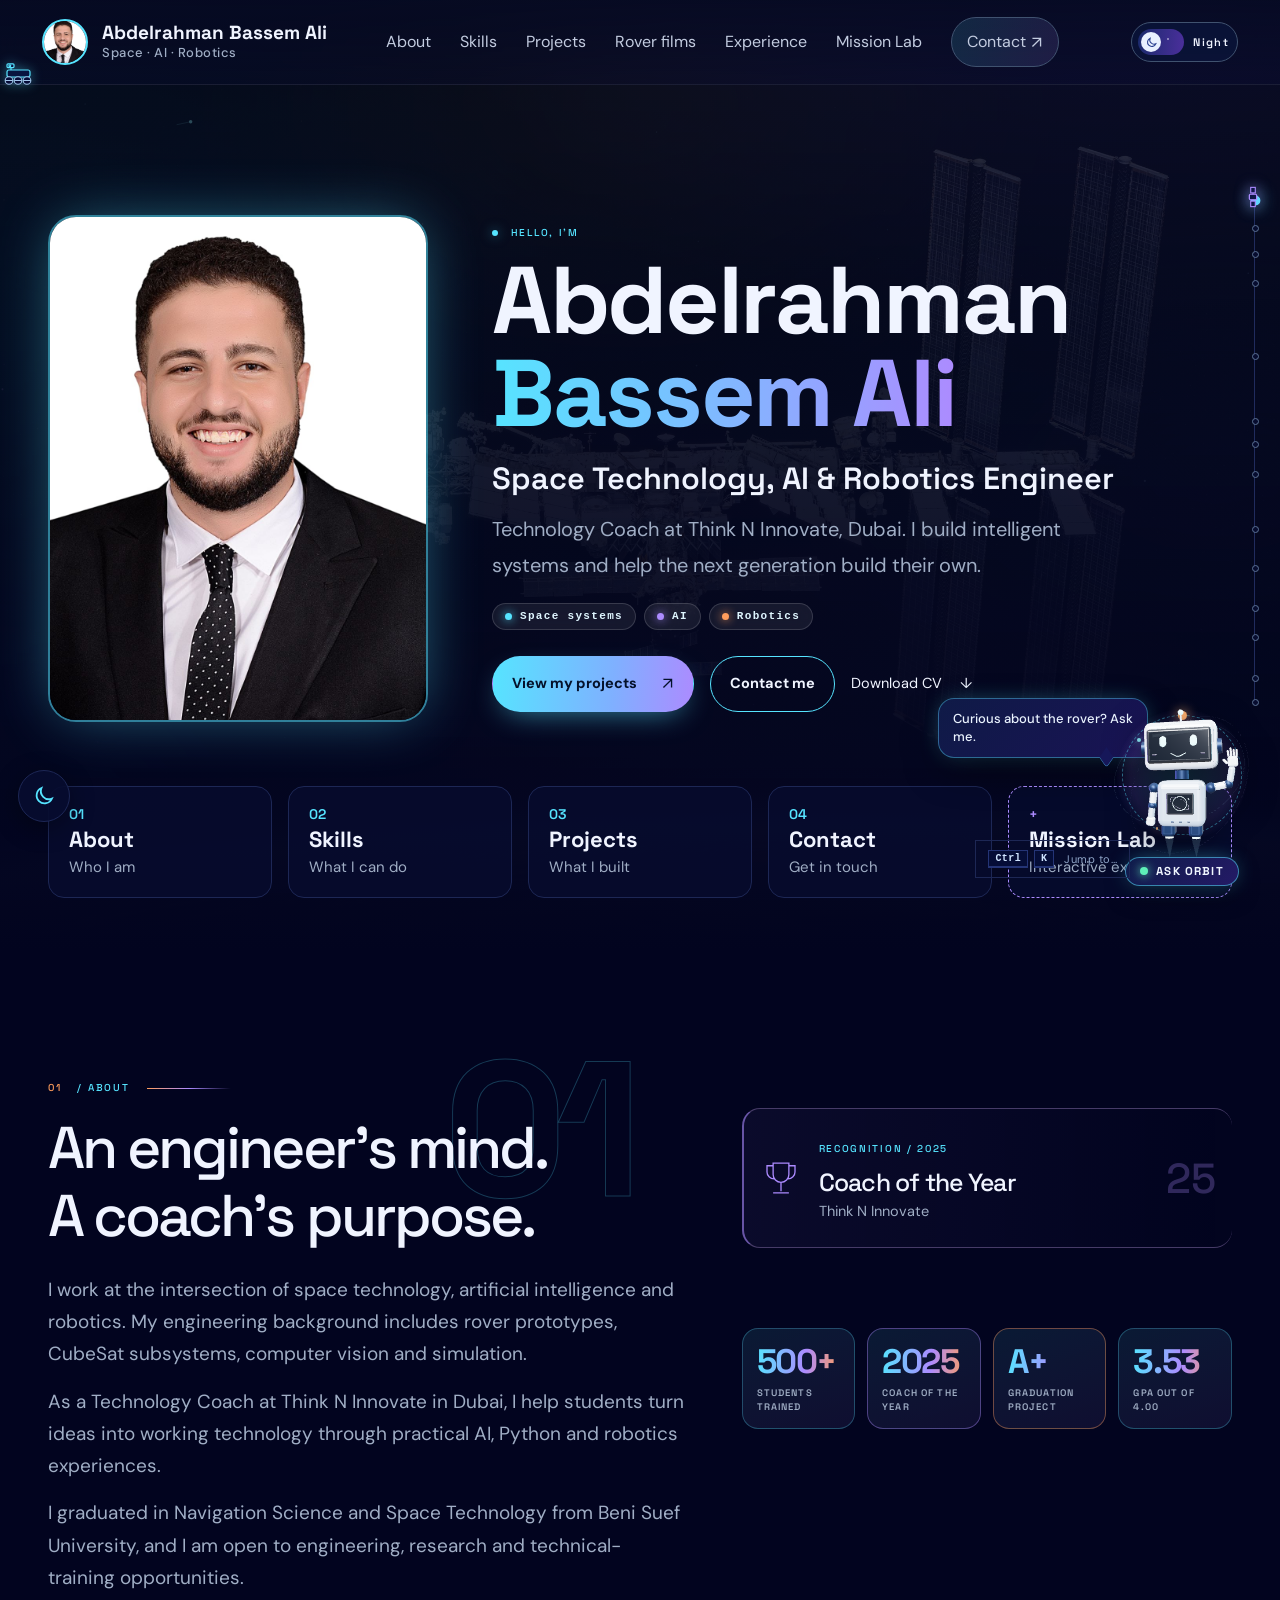
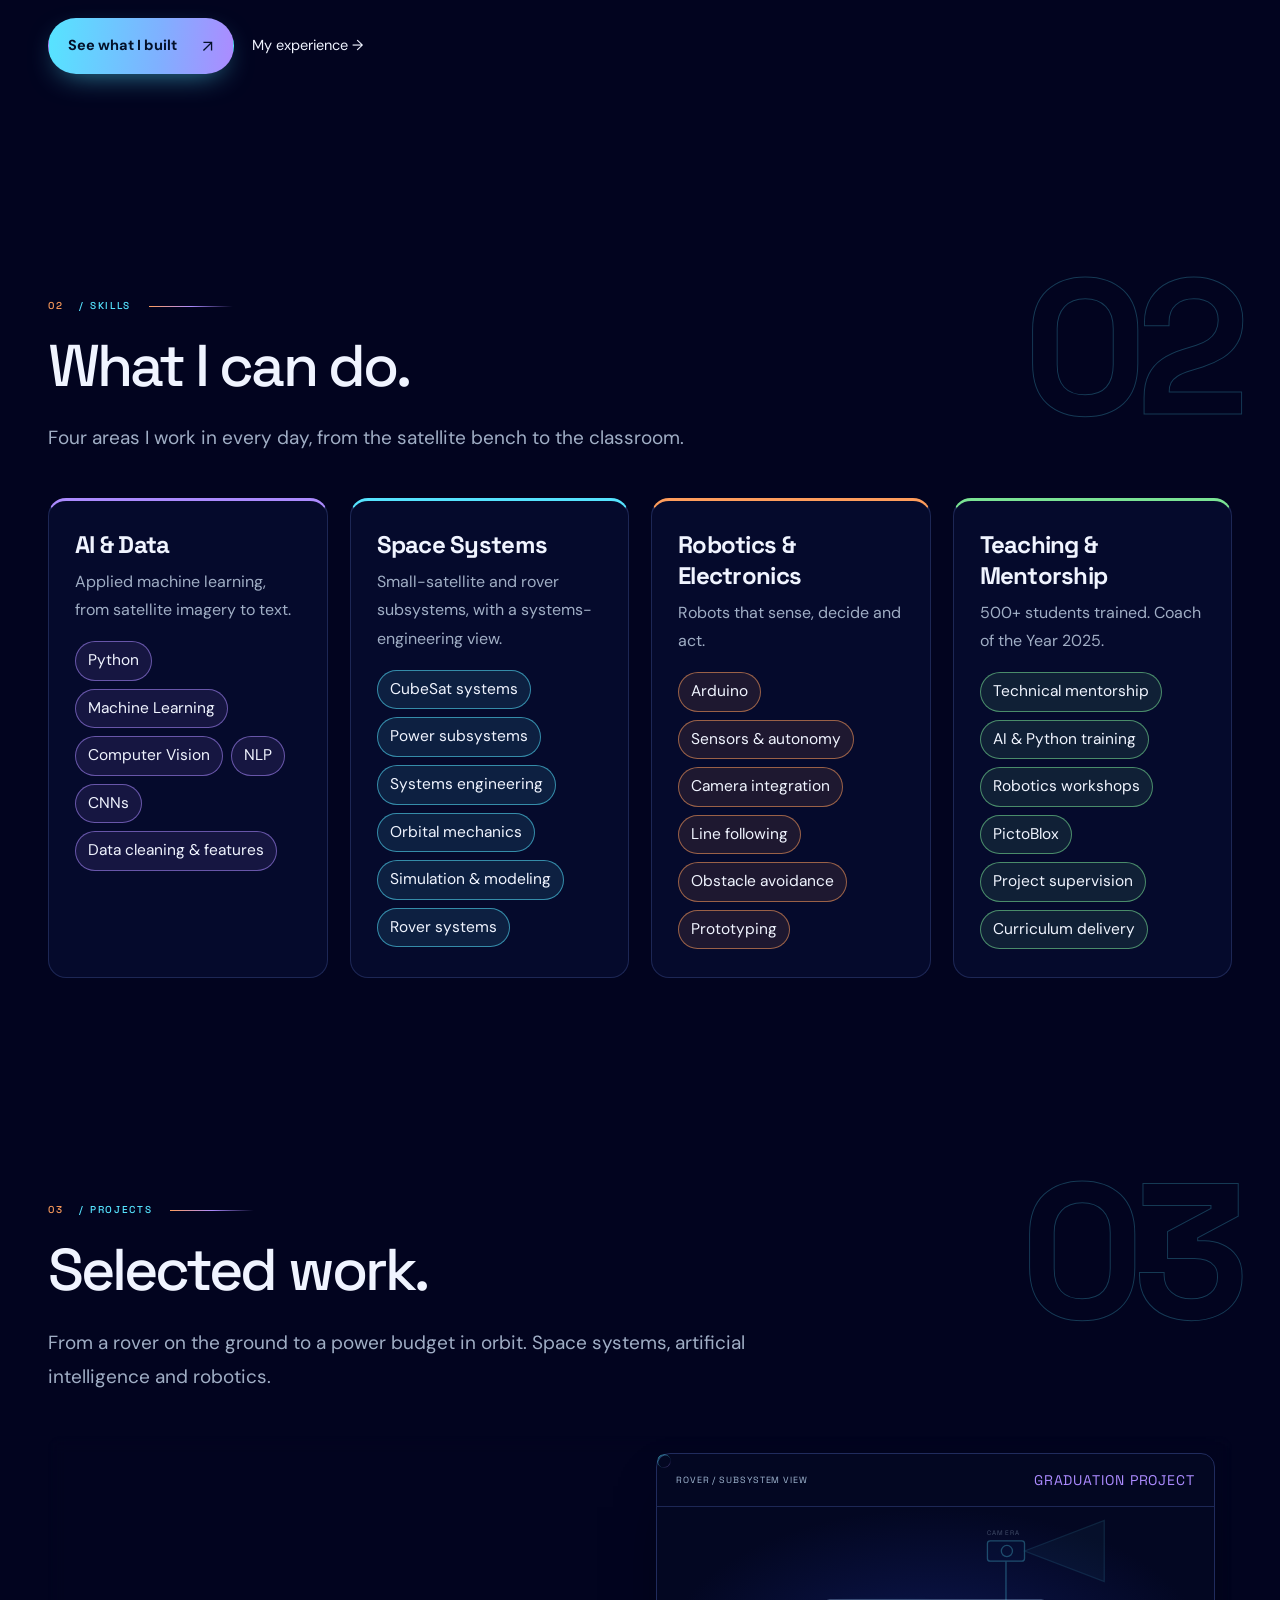
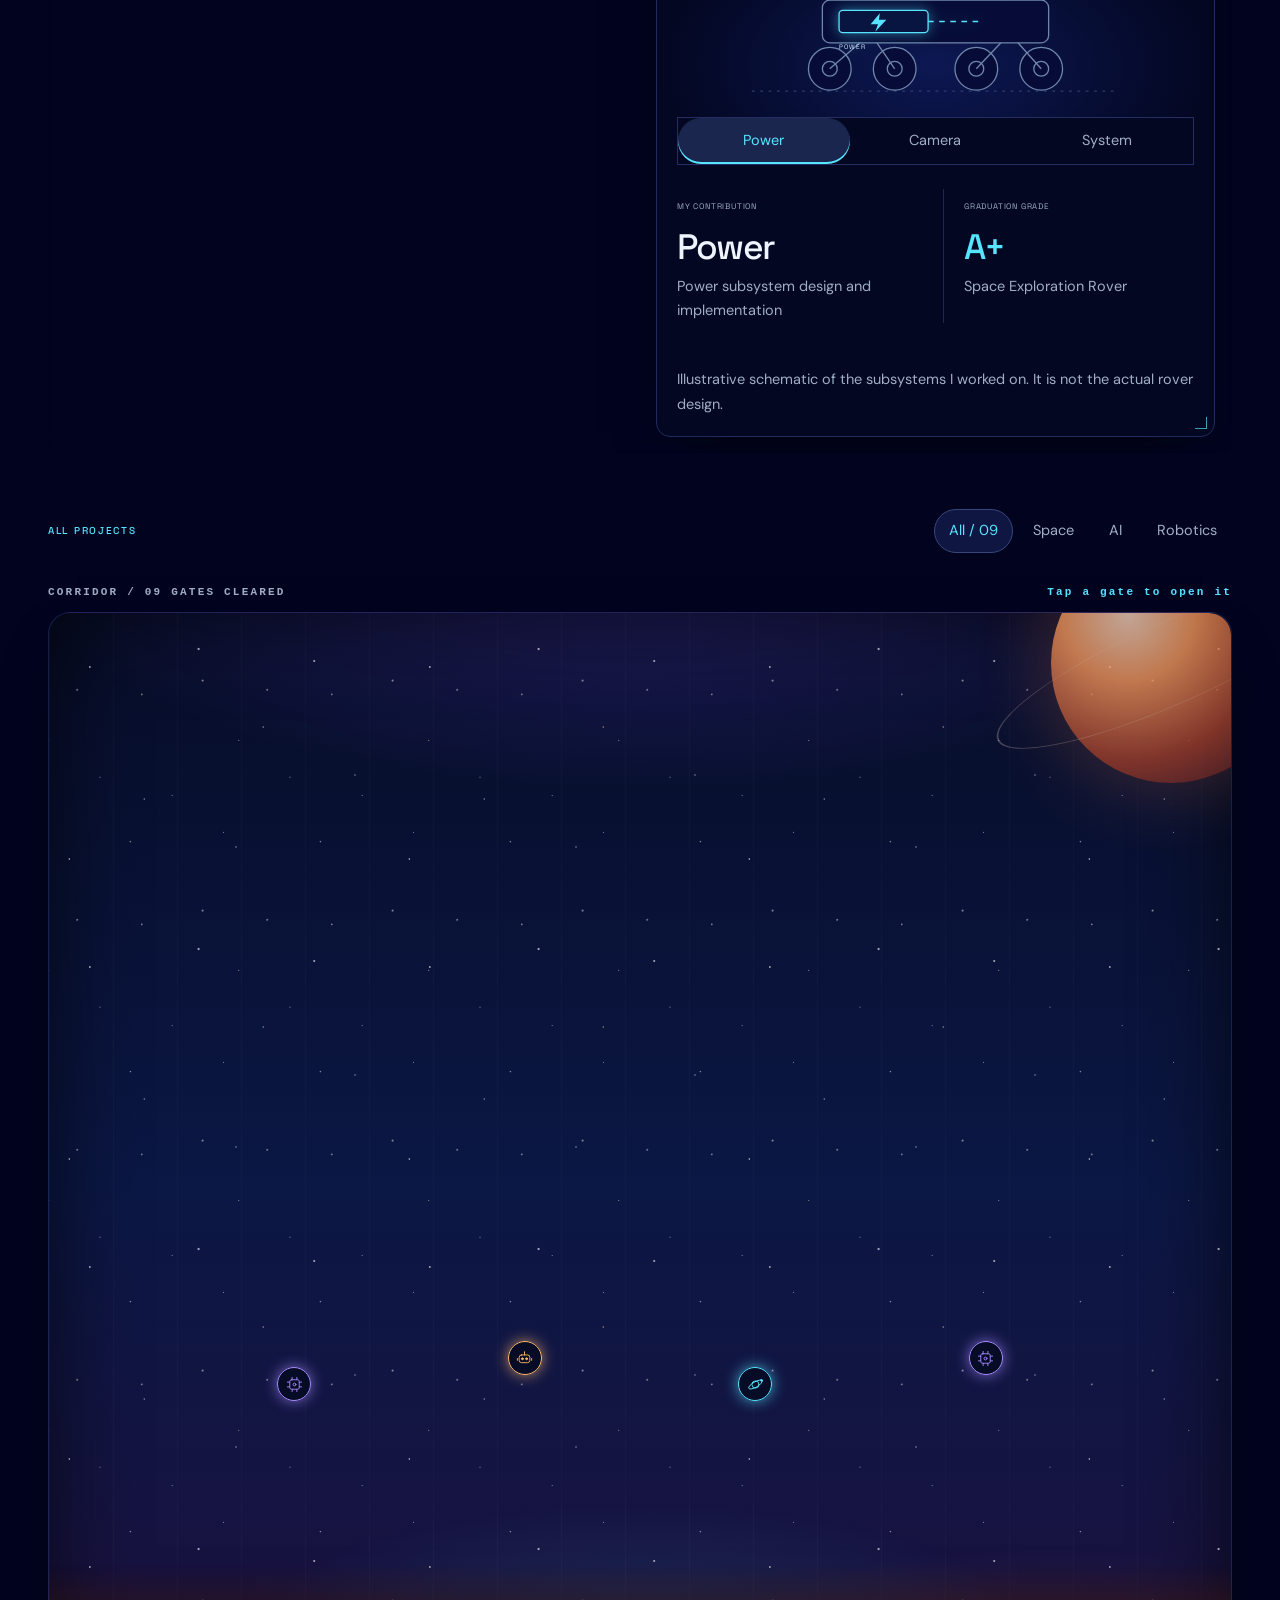
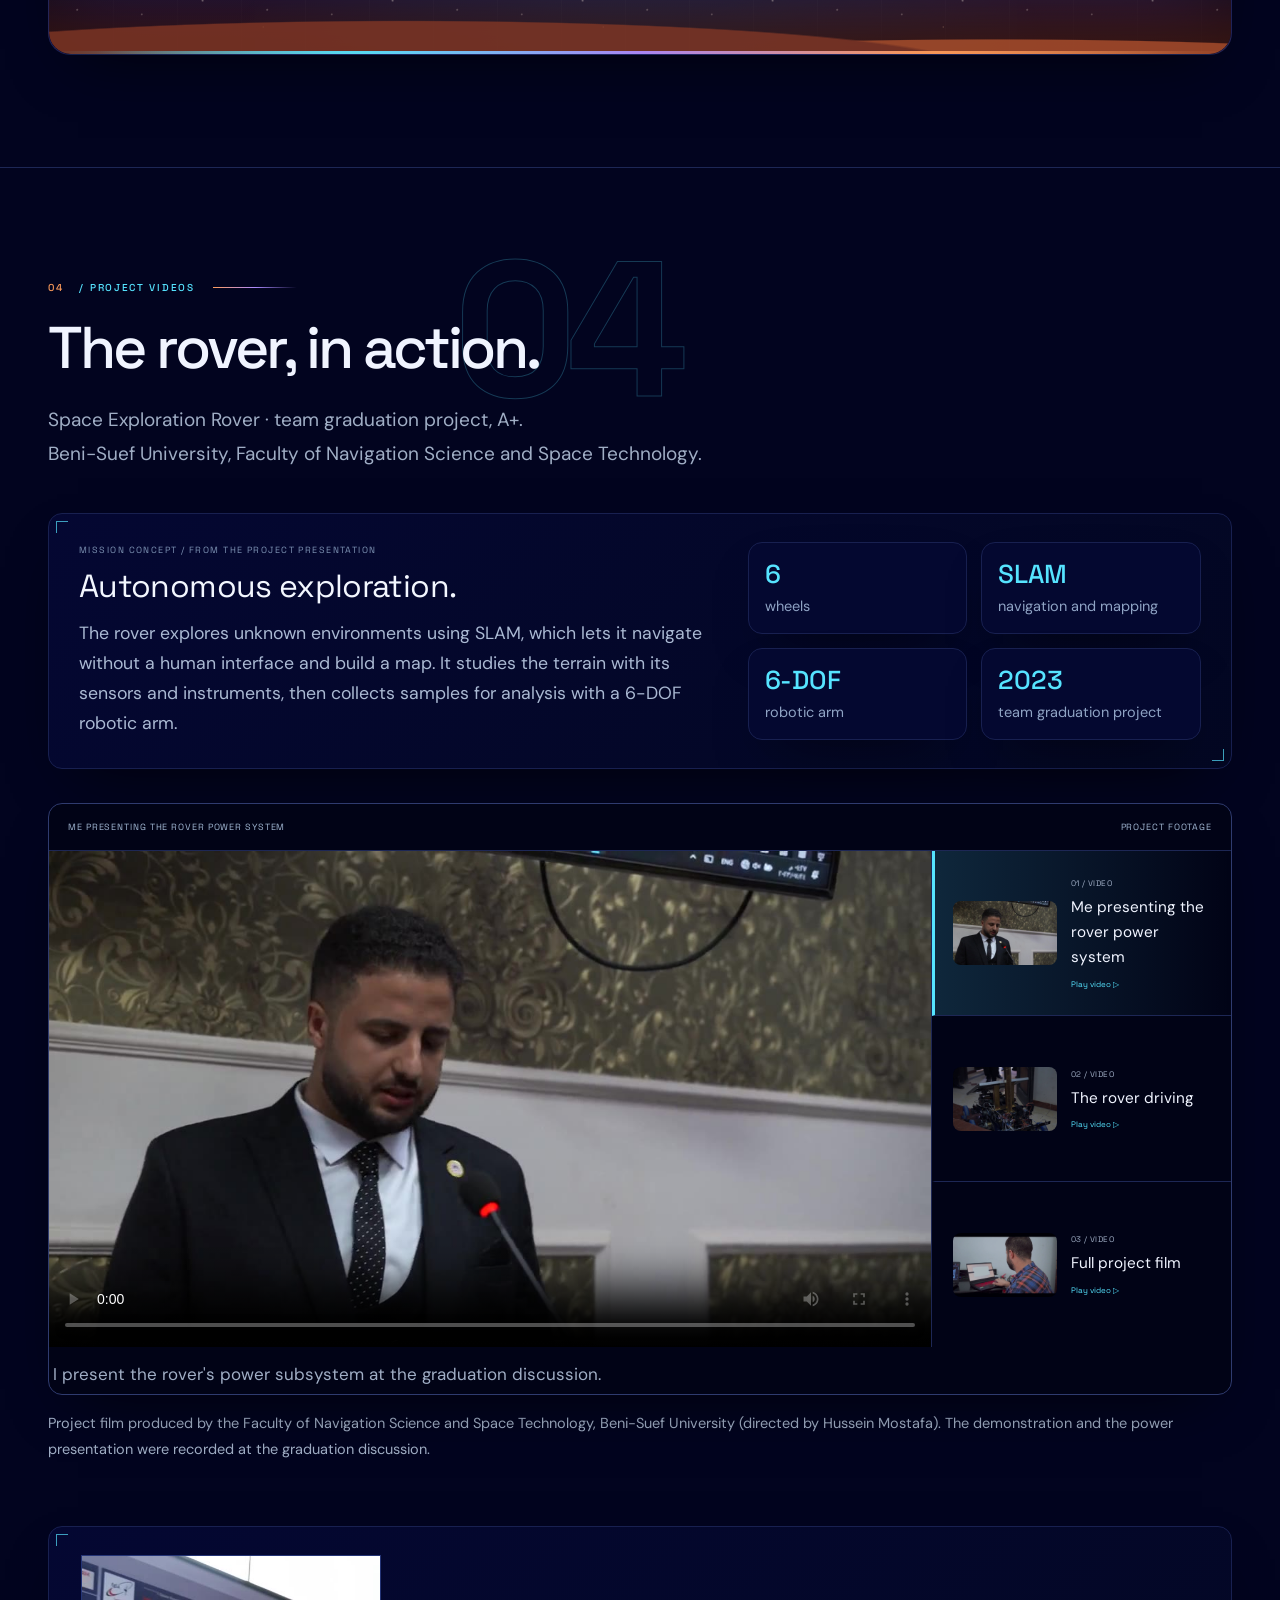
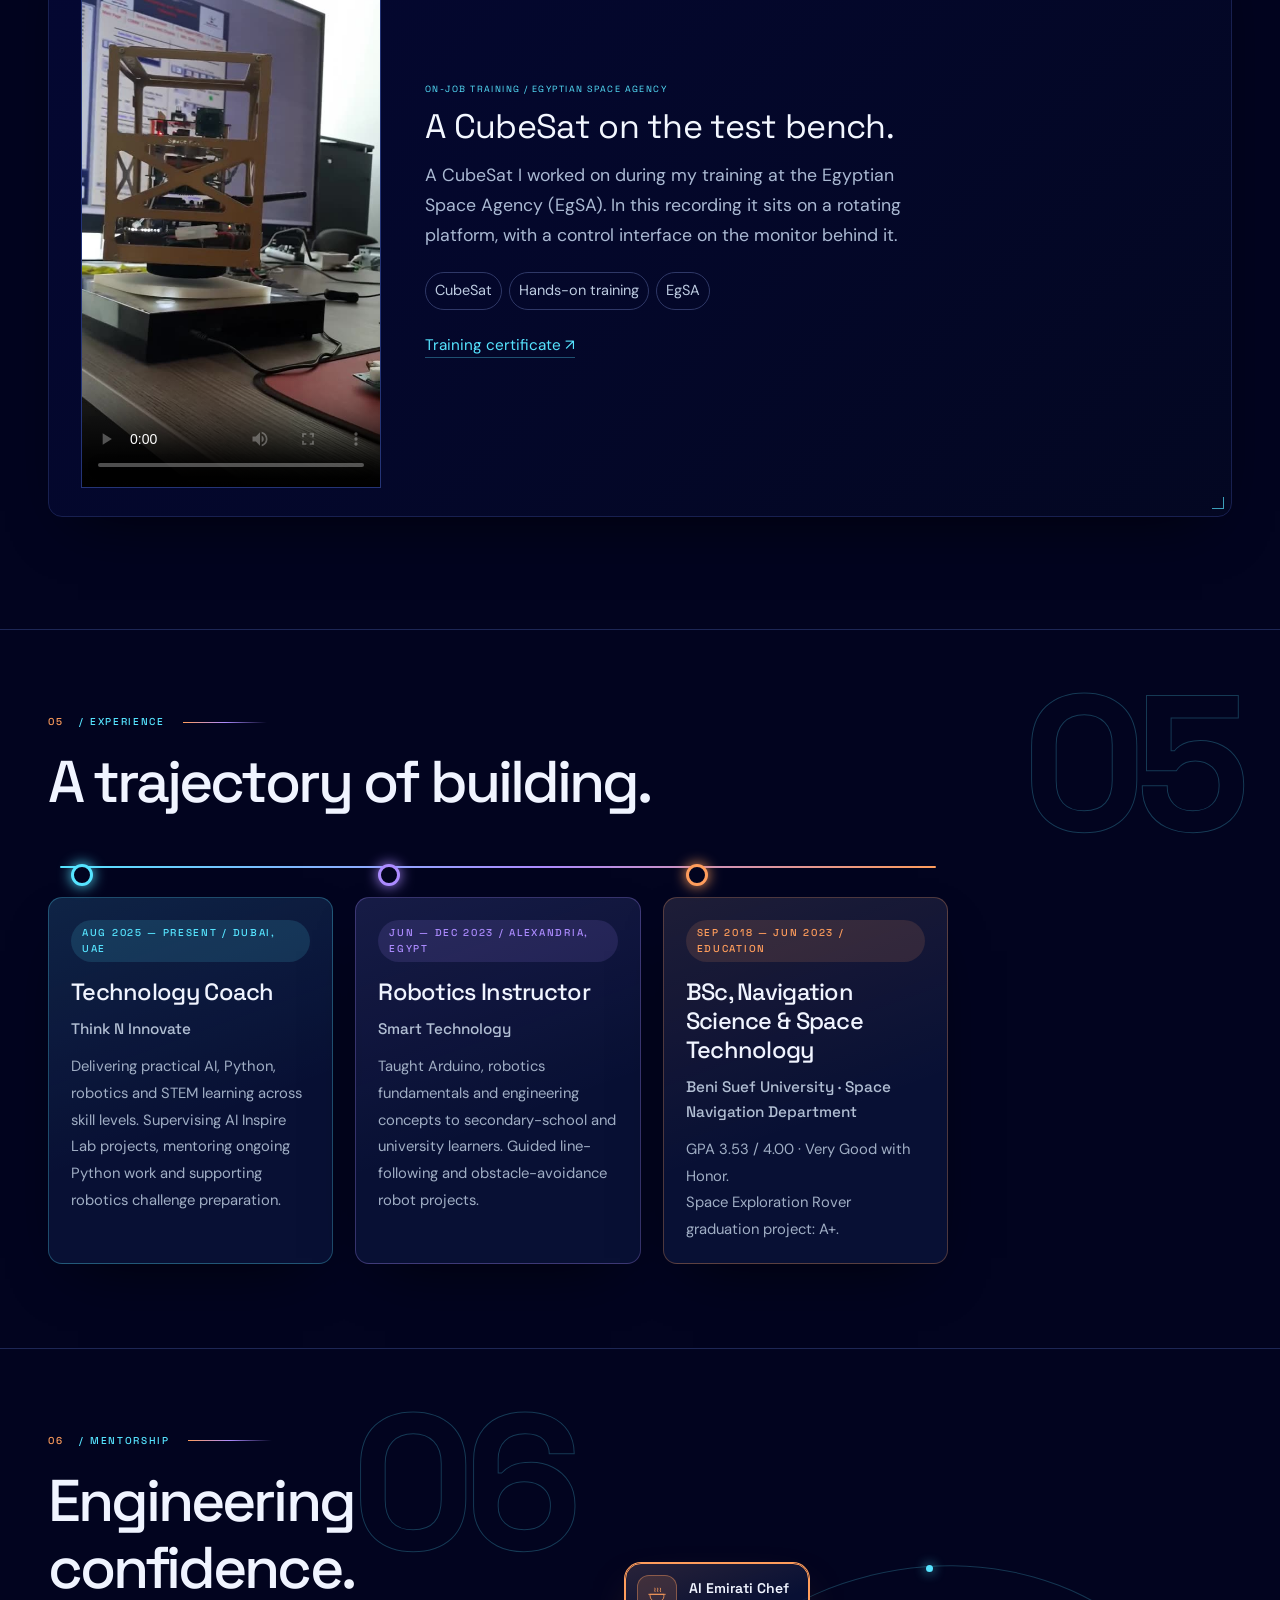
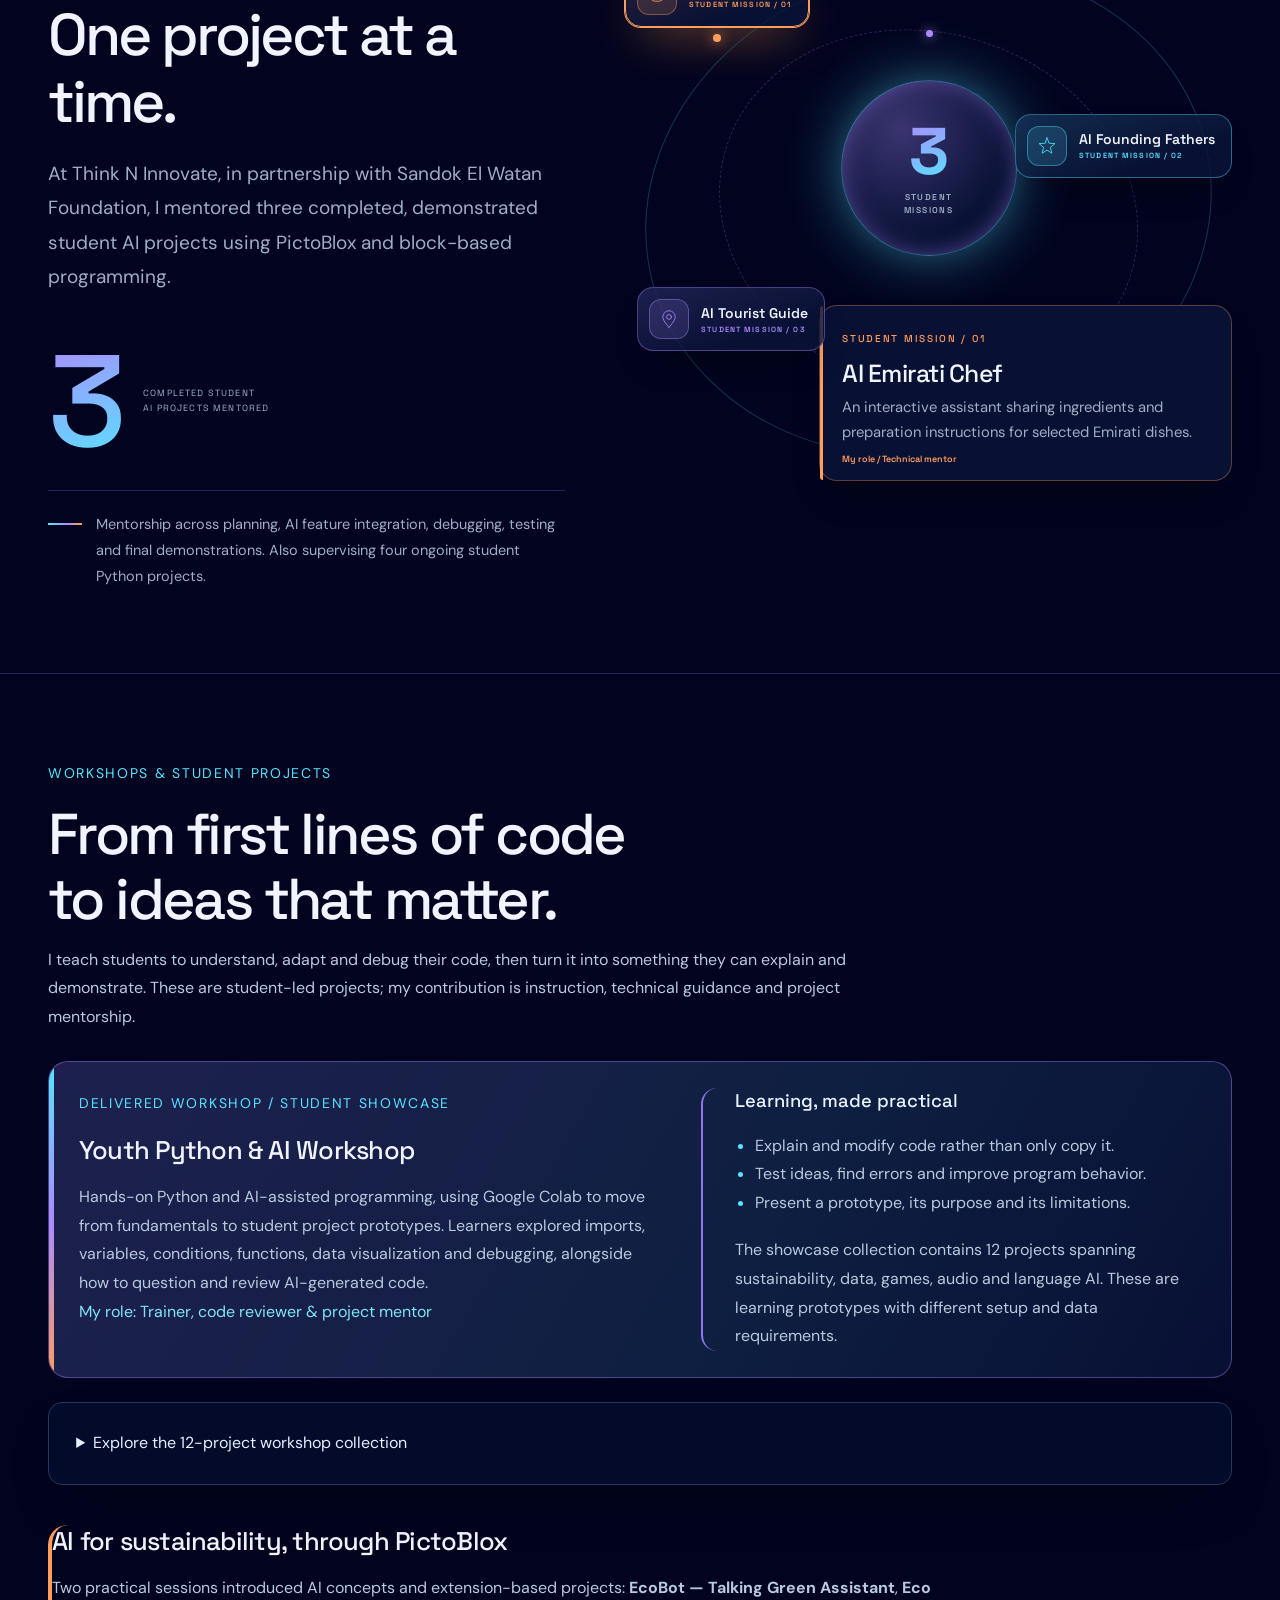
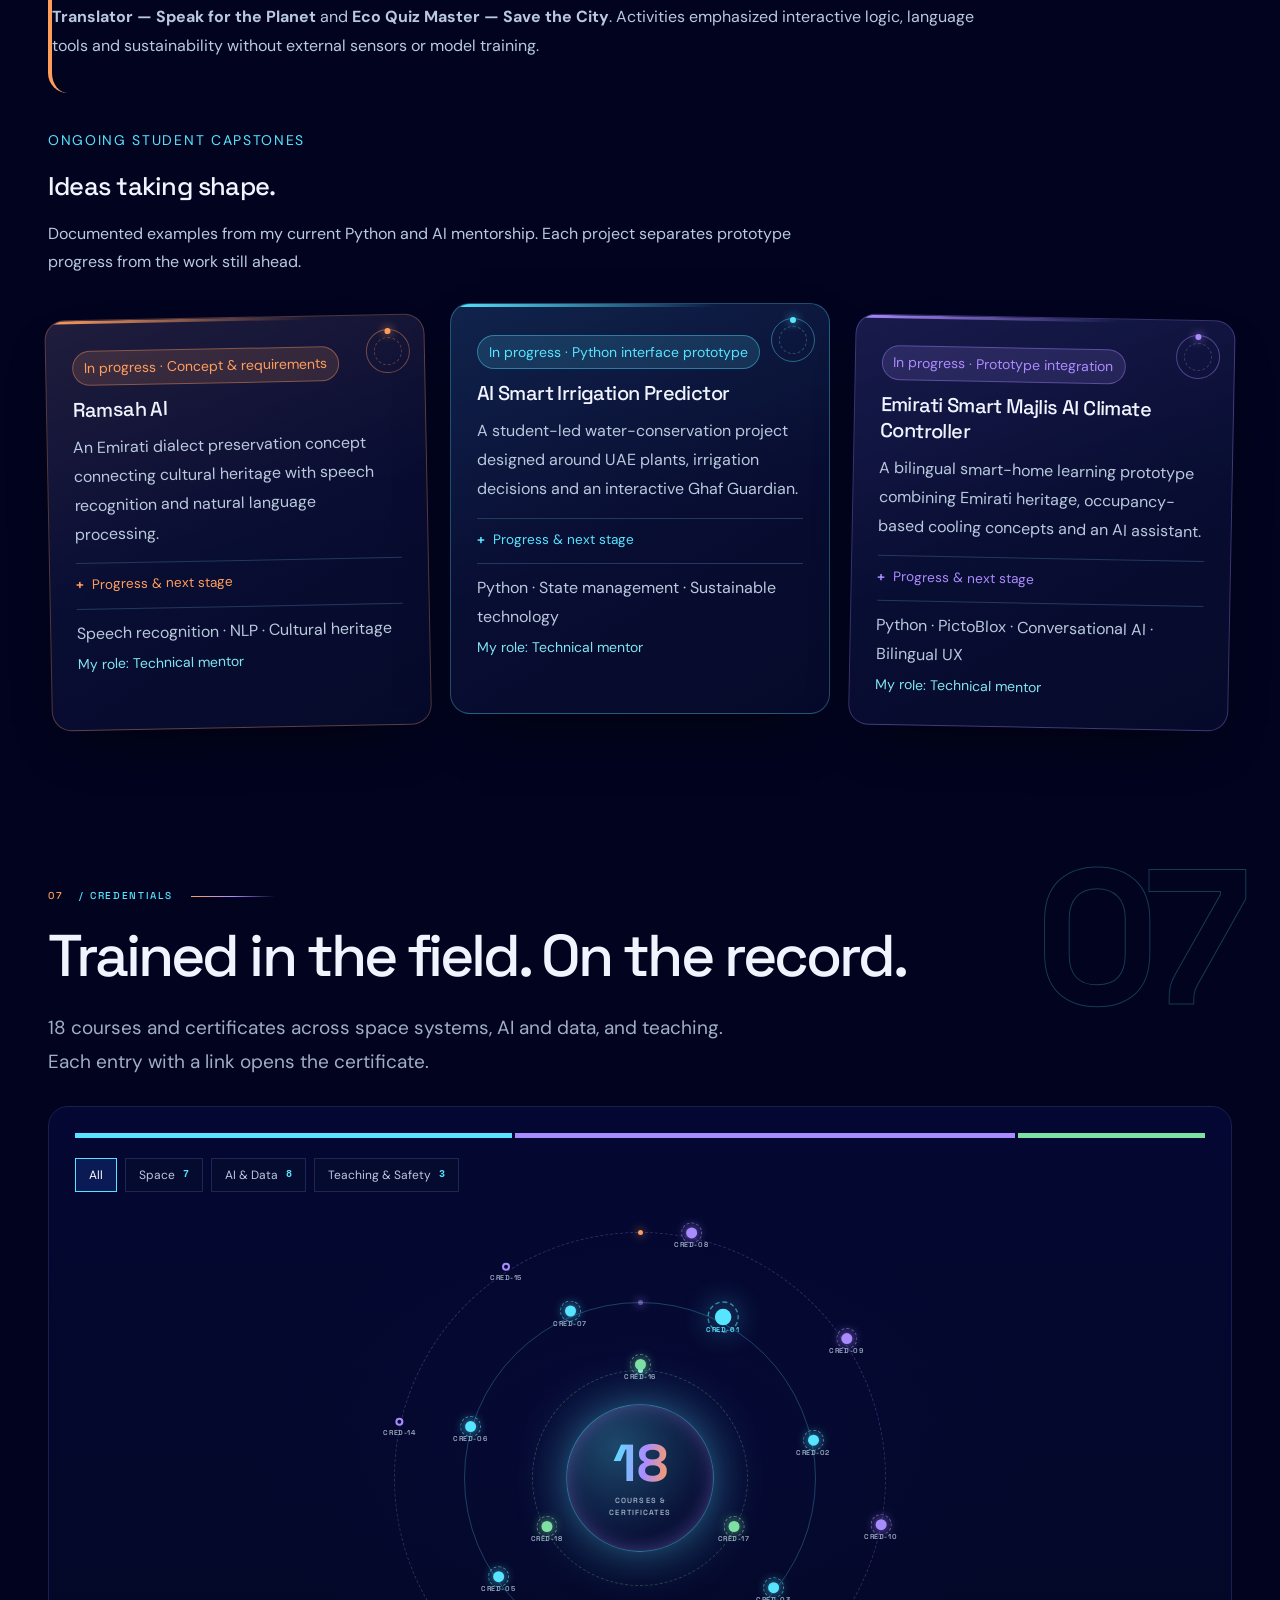
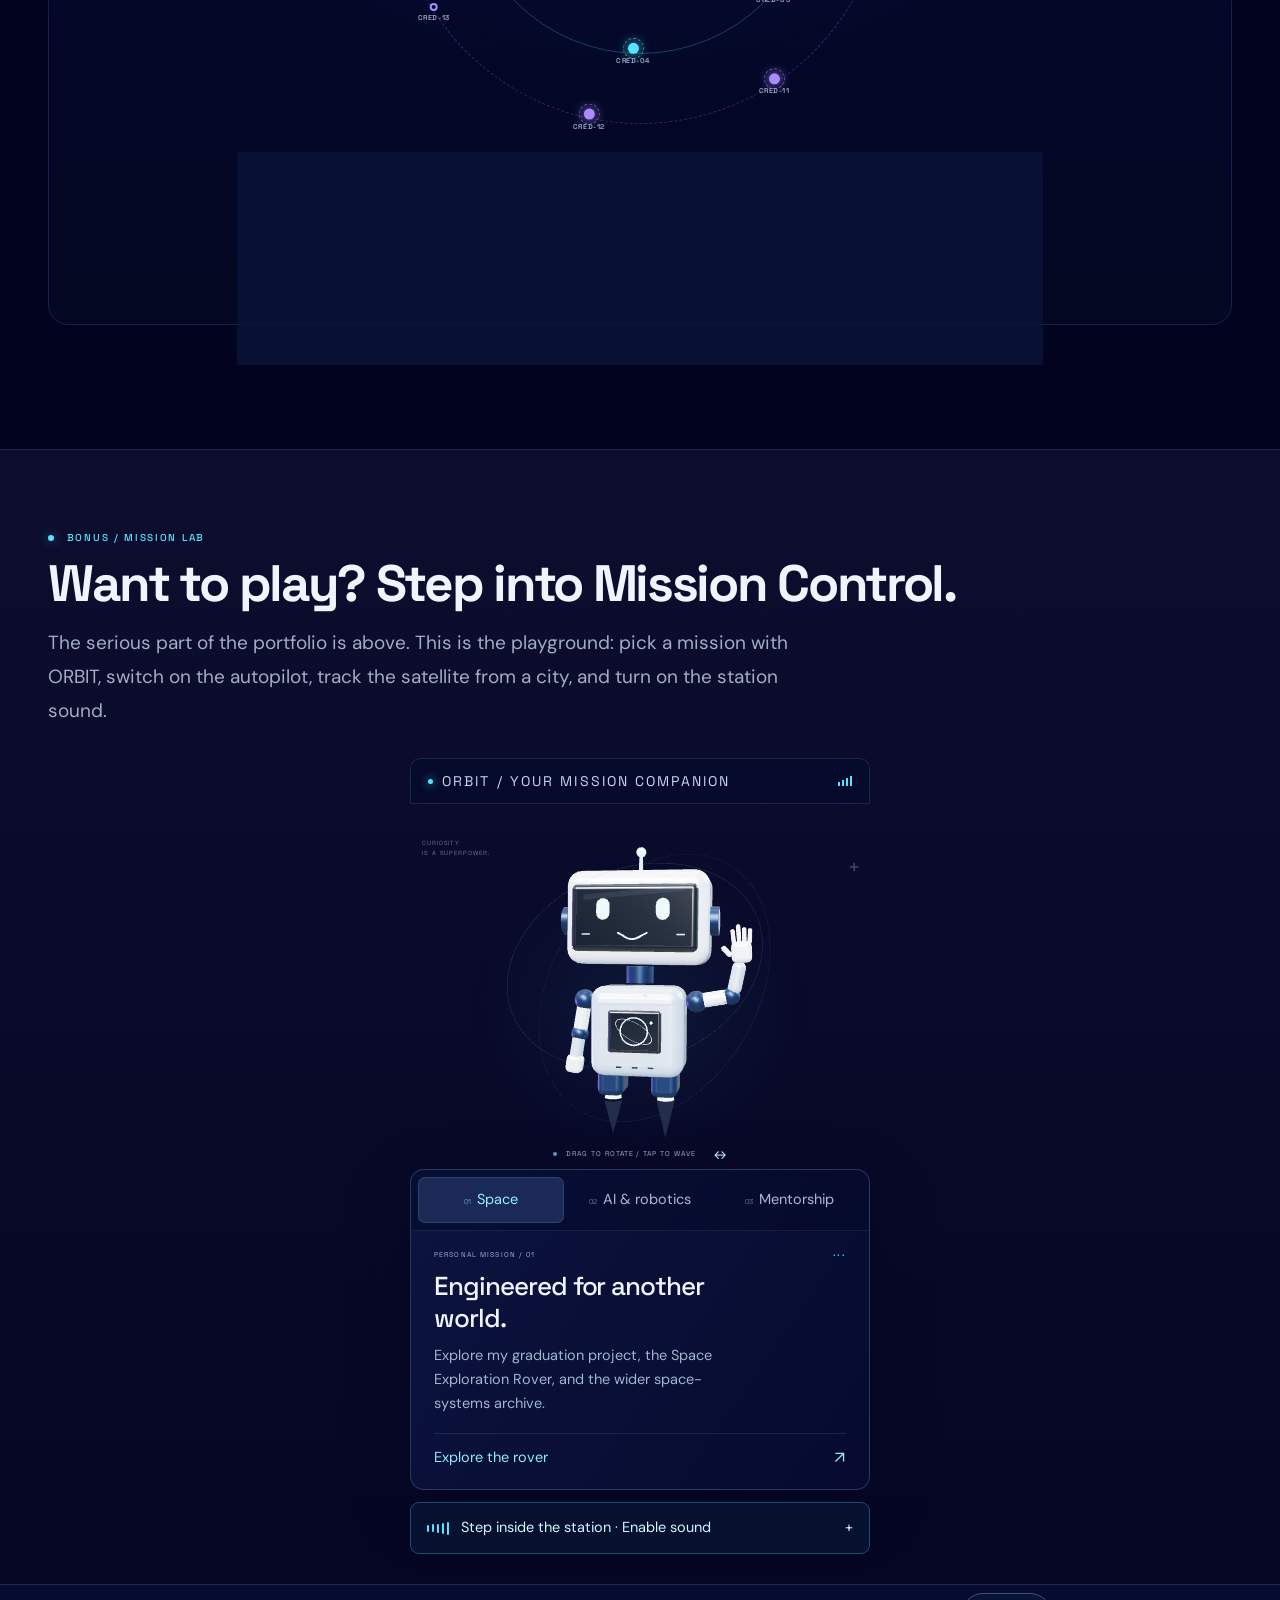
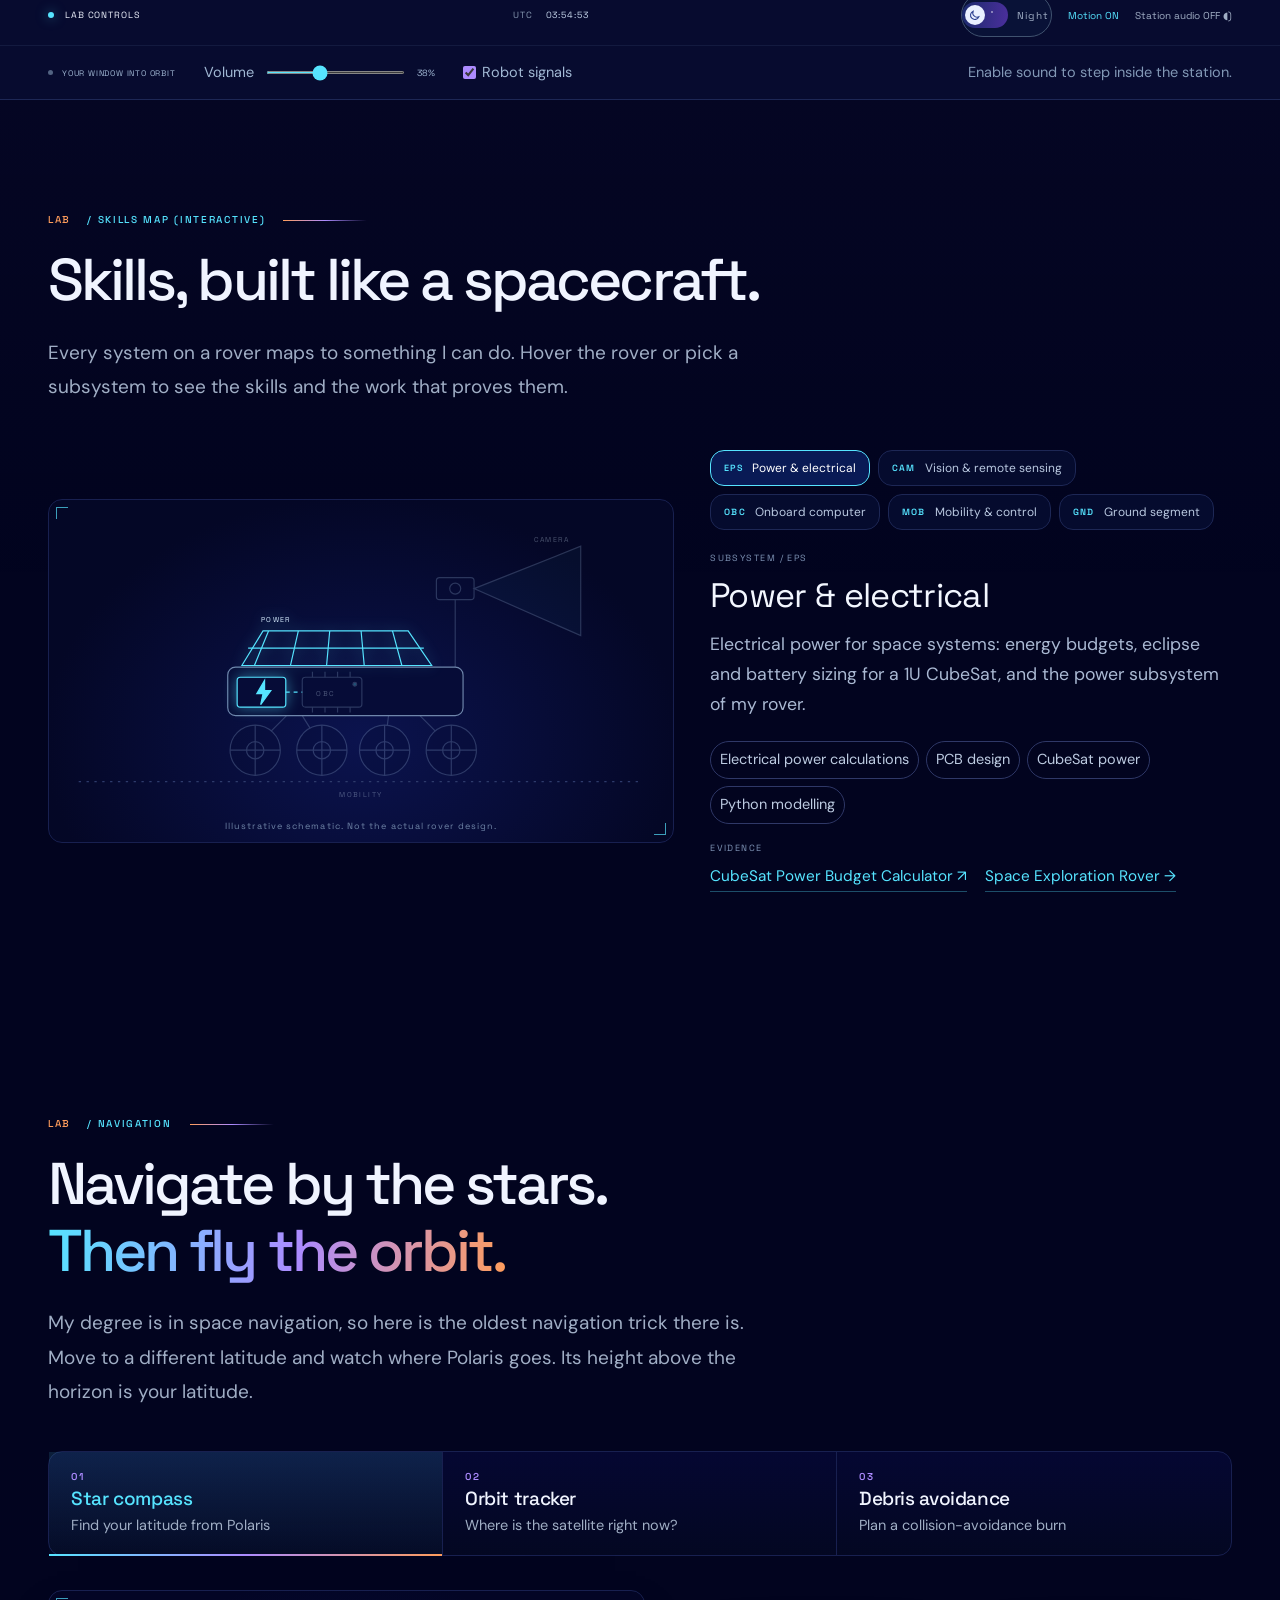
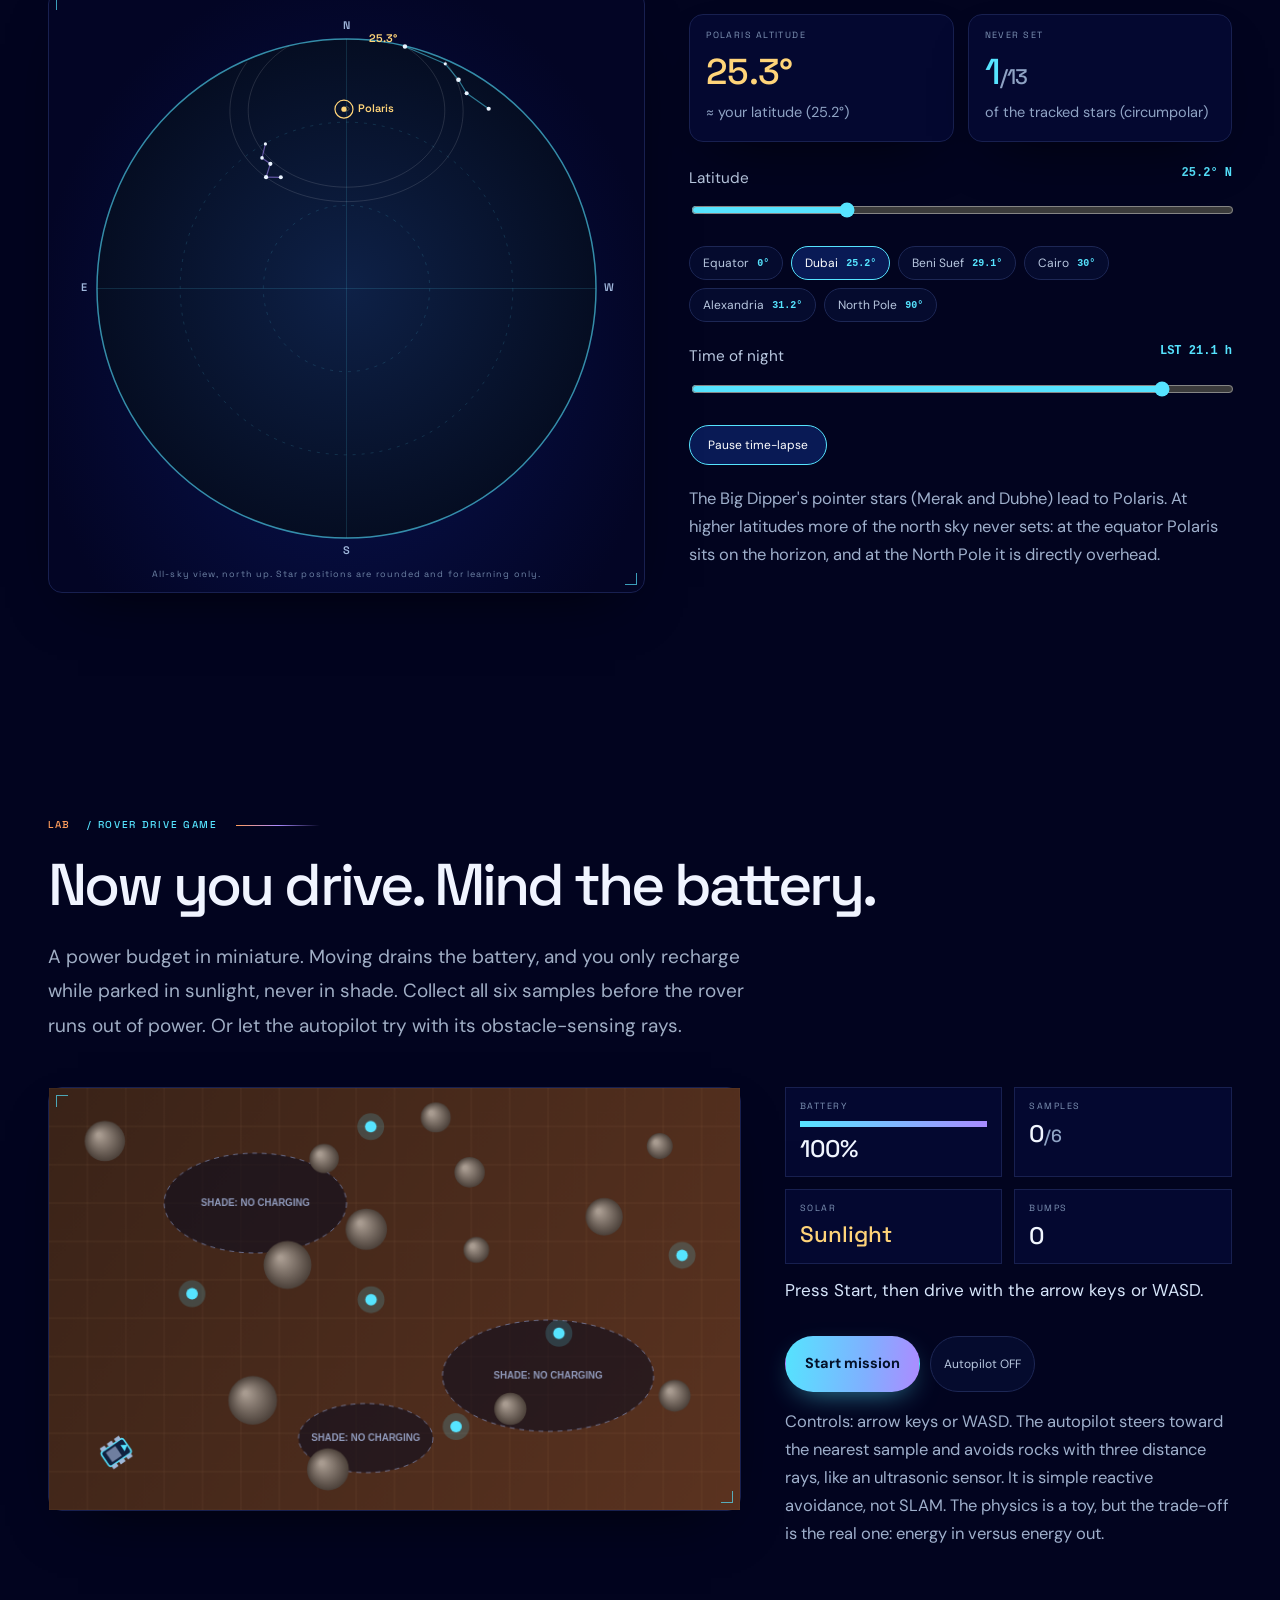
==== commit 2bbbb0ef: "Deploy restructured portfolio (identity-first layout, AI ORBIT); remove preview" ====
--- a/index.html
+++ b/index.html
@@ -1,7 +1,7 @@
 <!doctype html>
 <html lang="en"><head><meta charset="UTF-8"/><meta name="viewport" content="width=device-width, initial-scale=1.0"/><meta name="theme-color" content="#050b1b"/>
 <meta name="description" content="Beyond Earth — Abdelrahman Bassem Ali. Space technology, AI and robotics engineering, with hands-on technical education. Explore projects, rover footage and the CubeSat Power Budget Calculator."/>
-<title>Beyond Earth — Abdelrahman Bassem Ali</title>
+<title>Abdelrahman Bassem Ali — Space, AI &amp; Robotics Engineer</title>
 <link rel="icon" type="image/svg+xml" href="./favicon.svg"/>
 <link rel="canonical" href="%VITE_SITE_URL%/"/>
 <meta property="og:type" content="website"/>
@@ -17,6 +17,6 @@
 <meta name="twitter:description" content="Space technology, AI and robotics engineer and technology coach in Dubai."/>
 <meta name="twitter:image" content="%VITE_SITE_URL%/media/og-image.jpg"/>
 <script type="application/ld+json">{"@context":"https://schema.org","@type":"Person","name":"Abdelrahman Bassem Ali","jobTitle":"Space Technology, AI & Robotics Engineer","address":{"@type":"PostalAddress","addressLocality":"Dubai","addressCountry":"AE"},"url":"%VITE_SITE_URL%/","sameAs":["https://www.linkedin.com/in/abdelrahman-bassem-50447721a","https://github.com/AbdelrahmanBassemAli"]}</script>
-  <script type="module" crossorigin src="./assets/index-B4KUNBcm.js"></script>
-  <link rel="stylesheet" crossorigin href="./assets/index-Bk8HUQSH.css">
+  <script type="module" crossorigin src="./assets/index-BxkjcWM5.js"></script>
+  <link rel="stylesheet" crossorigin href="./assets/index-f3HW1Eqk.css">
 </head><body><div id="root"></div></body></html>
--- a/assets/index-f3HW1Eqk.css
+++ b/assets/index-f3HW1Eqk.css
@@ -0,0 +1,3 @@
+@import"https://fonts.googleapis.com/css2?family=DM+Sans:wght@400;500;600;700&family=Space+Grotesk:wght@400;500;600;700&display=swap";:root{--c00000033:#00000033;--c00000044:#00000044;--c00000088:#00000088;--c000000aa:#000000aa;--c000000cc:#000000cc;--c000000ff:#000000ff;--c00102570:#00092670;--c02060f99:#00021199;--c02060fbd:#000211bd;--c02060fe6:#000211e6;--c02060fff:#000211ff;--c02061380:#00011680;--c02071355:#00021655;--c020713ff:#000216ff;--c02071680:#00011980;--c0207184d:#00001b4d;--c03061788:#02011a88;--c030714ff:#010117ff;--c030813ff:#010316ff;--c040a19ff:#01041dff;--c040a1cff:#010220ff;--c04101fff:#010924ff;--c041021ff:#000826ff;--c050b1b14:#02041f14;--c050b1b24:#02041f24;--c050b1b30:#02041f30;--c050b1b33:#02041f33;--c050b1b45:#02041f45;--c050b1b55:#02041f55;--c050b1b66:#02041f66;--c050b1b70:#02041f70;--c050b1b88:#02041f88;--c050b1bb3:#02041fb3;--c050b1bc9:#02041fc9;--c050b1bd9:#02041fd9;--c050b1bdb:#02041fdb;--c050b1bdf:#02041fdf;--c050b1be8:#02041fe8;--c050b1bed:#02041fed;--c050b1bf2:#02041ff2;--c050b1bf5:#02041ff5;--c050b1bff:#02041fff;--c05647b35:#004f8535;--c060d20ff:#030525ff;--c060e1eff:#030722ff;--c060f1fef:#030824ef;--c06101fd9:#030924d9;--c06101fff:#030924ff;--c06251a99:#06251a99;--c06718c26:#00599826;--c070f21ff:#040726ff;--c07101fcc:#040923cc;--c07101fd0:#040923d0;--c07101fff:#040923ff;--c07102066:#04092566;--c07112aff:#030630ff;--c080f20ff:#050825ff;--c08101fed:#050923ed;--c08101fff:#050923ff;--c08122600:#04092c00;--c081226ec:#04092cec;--c081226ff:#04092cff;--c08122aff:#040830ff;--c0814279c:#040b2d9c;--c090f2670:#06052b70;--c091225ed:#060a2aed;--c091428ff:#050b2eff;--c092239e8:#031741e8;--c0a1027a1:#07062da1;--c0a1222df:#070b27df;--c0a1222ff:#070b27ff;--c0a1224ff:#070a29ff;--c0a1325ff:#070b2aff;--c0a1326e6:#070b2be6;--c0a132ccc:#060832cc;--c0a1429f0:#060b2ff0;--c0a1530cc:#050937cc;--c0a1530d0:#050937d0;--c0a1530ff:#050937ff;--c0a1830ff:#050d37ff;--c0a1a3566:#050e3d66;--c0b1426ff:#080c2bff;--c0b1529ff:#070c2fff;--c0b1530cc:#060937cc;--c0b1730ff:#060c37ff;--c0b182b99:#070f3199;--c0b1f36d9:#06143ed9;--c0c1528e8:#090d2ee8;--c0c1528ff:#090d2eff;--c0c162be8:#080d31e8;--c0c1c32ee:#071239ee;--c0c233394:#071b3a94;--c0d1c36ff:#08103eff;--c0d1d38ff:#081140ff;--c0d2038ff:#081540ff;--c0d2a5aff:#041467ff;--c0e172aff:#0a0f30ff;--c0e2442ff:#08164cff;--c0f2036ff:#0a163eff;--c0f2347ff:#081351ff;--c0f2a4eff:#071959ff;--c101b32ff:#0c1139ff;--c101d36e6:#0b123ee6;--c10294aff:#091a55ff;--c10294f66:#08185b66;--c10374bff:#092c56ff;--c11182cee:#0e0f32ee;--c111e33ef:#0d153aef;--c112244ff:#0b134eff;--c122039ed:#0d1541ed;--c122542ff:#0c184bff;--c12335cff:#092069ff;--c123f654a:#082c744a;--c12408a88:#031e9f88;--c132139ff:#0e1641ff;--c13233fff:#0e1648ff;--c14223aff:#0f1742ff;--c142749ff:#0d1853ff;--c14355320:#0c265f20;--c16243cff:#111944ff;--c19336050:#101f6e50;--c1b2142d9:#19164bd9;--c1b2745ff:#161a4eff;--c1b2c4aff:#151f54ff;--c1c2a43ff:#171f4cff;--c1d2c47ff:#182050ff;--c1f3355ff:#182460ff;--c203046ff:#1b264fff;--c21344cff:#1b2956ff;--c22324bff:#1d2755ff;--c23346920:#1a1d7720;--c234b83ff:#173196ff;--c26324bff:#212754ff;--c263752ff:#202b5dff;--c274064ff:#1f3071ff;--c275f8eff:#275f8eff;--c283a52ff:#222f5cff;--c294155ff:#233860ff;--c2a1812ff:#2a1812ff;--c2a200699:#2a200699;--c2a5a94ff:#2a5a94ff;--c2a78d8cc:#2a78d8cc;--c2b2647ff:#2b2250ff;--c2b3a56ff:#252e61ff;--c2c4468ff:#243476ff;--c2d3a56ff:#282e61ff;--c2fb67eff:#2fb67eff;--c30246650:#2d1c7450;--c30425cff:#2a3667ff;--c31425dff:#2b3669ff;--c33080fcc:#33080fcc;--c34206d30:#34206d30;--c34435cff:#2f3867ff;--c34465fff:#2e3b6bff;--c354664ff:#2f3970ff;--c354763ff:#2f3b6fff;--c37dfff18:#37dfff18;--c3a5578ff:#3a5578ff;--c3a8cff55:#3a8cff55;--c3e536fff:#37477dff;--c40526fff:#40526fff;--c45d0ff12:#45d0ff12;--c45e2ff10:#45e2ff10;--c463b67ff:#463b67ff;--c4c97c526:#4c97c526;--c50ddffff:#50ddffff;--c526382ff:#526382ff;--c53b6ff20:#53b6ff20;--c53d8fb50:#53d8fb50;--c554376ff:#554376ff;--c55e5ff0c:#55e5ff0c;--c56e4ff05:#56e4ff05;--c56e4ff08:#56e4ff08;--c56e4ff14:#56e4ff14;--c56e4ff1c:#56e4ff1c;--c56e4ff1f:#56e4ff1f;--c56e4ff22:#56e4ff22;--c56e4ff30:#56e4ff30;--c56e4ff3d:#56e4ff3d;--c56e4ff40:#56e4ff40;--c56e4ff44:#56e4ff44;--c56e4ff55:#56e4ff55;--c56e4ff66:#56e4ff66;--c56e4ff77:#56e4ff77;--c56e4ff80:#56e4ff80;--c56e4ff88:#56e4ff88;--c56e4ff99:#56e4ff99;--c56e4ffaa:#56e4ffaa;--c56e4ffb0:#56e4ffb0;--c56e4ffff:#56e4ffff;--c597294ff:#597294ff;--c5be6ff06:#5be6ff06;--c5d7396ff:#5d7396ff;--c603f9f1a:#603f9f1a;--c603f9f22:#603f9f22;--c61399730:#61399730;--c61769666:#61769666;--c6384a64d:#6384a64d;--c6579a0ff:#6579a0ff;--c66b7dfff:#66b7dfff;--c66e7ff55:#66e7ff55;--c66e7ffff:#66e7ffff;--c6887aa66:#6887aa66;--c6bd2fa25:#6bd2fa25;--c6eb3ca70:#6eb3ca70;--c6ef0aa88:#6ef0aa88;--c6ef0aaff:#6ef0aaff;--c6f84a6ff:#6f84a6ff;--c6f86abff:#6f86abff;--c6f87adff:#6f87adff;--c7185a8ff:#7185a8ff;--c71defc80:#71defc80;--c73ddff66:#73ddff66;--c748bbd35:#748bbd35;--c75deff24:#75deff24;--c779ebcff:#779ebcff;--c78defcff:#78defcff;--c79ddff77:#79ddff77;--c7a93b8ff:#7a93b8ff;--c7aaaff05:#7aaaff05;--c7c7bff0b:#7c7bff0b;--c7c8cc060:#7c8cc060;--c7decffff:#7decffff;--c7e93b4ff:#7e93b4ff;--c7ecddcff:#7ecddcff;--c7ee0a3ff:#7ee0a3ff;--c7f94b6ff:#7f94b6ff;--c7f95baff:#7f95baff;--c809ccaff:#809ccaff;--c80a7ed14:#80a7ed14;--c80e5f3ff:#80e5f3ff;--c8195b6ff:#8195b6ff;--c819fc929:#819fc929;--c8294afff:#8294afff;--c8298b6ff:#8298b6ff;--c82aae633:#82aae633;--c82b6f016:#82b6f016;--c82bcffff:#82bcffff;--c8394b1ff:#8394b1ff;--c83a1d025:#83a1d025;--c859bbfff:#859bbfff;--c8698b1ff:#8698b1ff;--c8aa4c3ff:#8aa4c3ff;--c8b75edff:#8b75edff;--c8b9bd950:#8b9bd950;--c8c6aff20:#8c6aff20;--c8ddaffff:#8ddaffff;--c8deaffff:#8deaffff;--c8ea2c4ff:#8ea2c4ff;--c8ea3c4ff:#8ea3c4ff;--c8ea3d0ff:#8ea3d0ff;--c8fa3c4ff:#8fa3c4ff;--c8fa5c8ff:#8fa5c8ff;--c8fa6cbff:#8fa6cbff;--c8fc6ca66:#8fc6ca66;--c91b5df16:#91b5df16;--c9283b0ff:#9283b0ff;--c95aac7ff:#95aac7ff;--c95b1d61c:#95b1d61c;--c95efffff:#95efffff;--c9caee0ff:#9caee0ff;--c9cf4ffff:#9cf4ffff;--c9dd4ffff:#9dd4ffff;--c9e9bffff:#9e9bffff;--c9eb7d3ff:#9eb7d3ff;--c9fb0ccff:#9fb0ccff;--c9fb2d0ff:#9fb2d0ff;--c9fb6daff:#9fb6daff;--c9fc3e8ff:#9fc3e8ff;--c9fd8ffff:#9fd8ffff;--ca0aec5ff:#a0aec5ff;--ca0f0ffff:#a0f0ffff;--ca17aff0d:#a17aff0d;--ca1b8d4ff:#a1b8d4ff;--ca1bed326:#a1bed326;--ca2b5cfff:#a2b5cfff;--ca2b8d3ff:#a2b8d3ff;--ca47aff22:#a47aff22;--ca47bff1f:#a47bff1f;--ca5bbd859:#a5bbd859;--ca68bff20:#a68bff20;--ca88bff3a:#a88bff3a;--ca88bffaa:#a88bffaa;--ca88bffff:#a88bffff;--ca8bad2ff:#a8bad2ff;--ca9bdd1ff:#a9bdd1ff;--caab9d3ff:#aab9d3ff;--caabdd2ff:#aabdd2ff;--cac8bff0e:#ac8bff0e;--cac8bff45:#ac8bff45;--cac8bff99:#ac8bff99;--cac8bffff:#ac8bffff;--cad8cff77:#ad8cff77;--cae8bff33:#ae8bff33;--caebfdcff:#aebfdcff;--cb19aff88:#b19aff88;--cb2bfd4ff:#b2bfd4ff;--cb6c5dbff:#b6c5dbff;--cb6c6e2ff:#b6c6e2ff;--cb8c8e2ff:#b8c8e2ff;--cb9c8e0ff:#b9c8e0ff;--cb9c9deff:#b9c9deff;--cba93ff88:#ba93ff88;--cba9cff88:#ba9cff88;--cbcd7ffff:#bcd7ffff;--cbda5f2ff:#bda5f2ff;--cbdcbe1ff:#bdcbe1ff;--cbdcee5ff:#bdcee5ff;--cbff7d9ff:#bff7d9ff;--cc3a7ffff:#c3a7ffff;--cc3b6ffff:#c3b6ffff;--cc3cce0ff:#c3cce0ff;--cc3d9ffff:#c3d9ffff;--cc4d4ebff:#c4d4ebff;--cc4d4ecff:#c4d4ecff;--cc4d6edff:#c4d6edff;--cc6b4ffff:#c6b4ffff;--cc6d6ecff:#c6d6ecff;--cc6eaffff:#c6eaffff;--ccae9ffff:#cae9ffff;--ccdd9eeff:#cdd9eeff;--ccfdbefff:#cfdbefff;--ccfe0f7ff:#cfe0f7ff;--ccfe4ffff:#cfe4ffff;--ccfe9ffff:#cfe9ffff;--cd0baffff:#d0baffff;--cd3e0f5ff:#d3e0f5ff;--cd4f7ffff:#d4f7ffff;--cd7e6fbff:#d7e6fbff;--cd7ecffff:#d7ecffff;--ce0a92cff:#e0a92cff;--ce0e7f8ff:#e0e7f8ff;--ce1edffff:#e1edffff;--ce4efffff:#e4efffff;--ce4fcffff:#e4fcffff;--ce6eefcff:#e6eefcff;--ce8f2ffff:#e8f2ffff;--ce8f3ffff:#e8f3ffff;--cedf5ffff:#edf5ffff;--ceef5ffff:#eef5ffff;--cf0f4ffff:#f0f4ffff;--cf1f6ffff:#f1f6ffff;--cf3f7ffff:#f3f7ffff;--cff5a6e77:#ff5a6e77;--cff5a6eff:#ff5a6eff;--cff7b8bff:#ff7b8bff;--cff9d5c44:#ff9d5c44;--cff9d5cff:#ff9d5cff;--cffc2c9ff:#ffc2c9ff;--cffd47920:#ffd47920;--cffd47940:#ffd47940;--cffd47988:#ffd47988;--cffd479ff:#ffd479ff;--cffe9b3ff:#ffe9b3ff;--cffffff0b:#ffffff0b;--cffffff14:#ffffff14;--cffffffff:#ffffffff}html[data-theme=day]{--c00000033:#f9f9f933;--c00000044:#f9f9f944;--c00000088:#f9f9f988;--c000000aa:#f9f9f9aa;--c000000cc:#f9f9f9cc;--c000000ff:#f9f9f9ff;--c00102570:#d3e4fb70;--c02060f99:#e7edfa99;--c02060fbd:#e7edfabd;--c02060fe6:#e7edfae6;--c02060fff:#e7edfaff;--c02061380:#e3e9fa80;--c02071355:#e3eafa55;--c020713ff:#e3eafaff;--c02071680:#e1e7fa80;--c0207184d:#dfe5fa4d;--c03061788:#e0e4f988;--c030714ff:#e3e8f9ff;--c030813ff:#e4eaf9ff;--c040a19ff:#dee6f7ff;--c040a1cff:#dce3f7ff;--c04101fff:#d9e6f7ff;--c041021ff:#d7e4f7ff;--c050b1b14:#dde4f614;--c050b1b24:#dde4f624;--c050b1b30:#dde4f630;--c050b1b33:#dde4f633;--c050b1b45:#dde4f645;--c050b1b55:#dde4f655;--c050b1b66:#dde4f666;--c050b1b70:#dde4f670;--c050b1b88:#dde4f688;--c050b1bb3:#dde4f6b3;--c050b1bc9:#dde4f6c9;--c050b1bd9:#dde4f6d9;--c050b1bdb:#dde4f6db;--c050b1bdf:#dde4f6df;--c050b1be8:#dde4f6e8;--c050b1bed:#dde4f6ed;--c050b1bf2:#dde4f6f2;--c050b1bf5:#dde4f6f5;--c050b1bff:#dde4f6ff;--c05647b35:#7be4fd35;--c060d20ff:#d8e0f5ff;--c060e1eff:#dae3f5ff;--c060f1fef:#d9e3f5ef;--c06101fd9:#d9e4f5d9;--c06101fff:#d9e4f5ff;--c06251a99:#d4f5e999;--c06718c26:#6adffc26;--c070f21ff:#d8e0f4ff;--c07101fcc:#d9e3f4cc;--c07101fd0:#d9e3f4d0;--c07101fff:#d9e3f4ff;--c07102066:#d9e2f466;--c07112aff:#cfdaf3ff;--c080f20ff:#d9e0f3ff;--c08101fed:#dae2f3ed;--c08101fff:#dae2f3ff;--c08122600:#d3def200;--c081226ec:#d3def2ec;--c081226ff:#d3def2ff;--c08122aff:#cfdaf2ff;--c0814279c:#d2dff29c;--c090f2670:#d3d9f170;--c091225ed:#d4def1ed;--c091428ff:#d1ddf1ff;--c092239e8:#c2daf1e8;--c0a1027a1:#d2d9f0a1;--c0a1222df:#d7e0f0df;--c0a1222ff:#d7e0f0ff;--c0a1224ff:#d5def0ff;--c0a1325ff:#d4def0ff;--c0a1326e6:#d3ddf0e6;--c0a132ccc:#ced7f0cc;--c0a1429f0:#d1dbf0f0;--c0a1530cc:#cad5f0cc;--c0a1530d0:#cad5f0d0;--c0a1530ff:#cad5f0ff;--c0a1830ff:#cad8f0ff;--c0a1a3566:#c6d5f066;--c0b1426ff:#d3ddefff;--c0b1529ff:#d1dbefff;--c0b1530cc:#cad4efcc;--c0b1730ff:#cad6efff;--c0b182b99:#cfdcef99;--c0b1f36d9:#c5d8efd9;--c0c1528e8:#d2dbeee8;--c0c1528ff:#d2dbeeff;--c0c162be8:#cfd9eee8;--c0c1c32ee:#c9d8eeee;--c0c233394:#c8deee94;--c0d1c36ff:#c5d3edff;--c0d1d38ff:#c3d3edff;--c0d2038ff:#c3d5edff;--c0d2a5aff:#9cbdf3ff;--c0e172aff:#d0d9ecff;--c0e2442ff:#bacfebff;--c0f2036ff:#c5d5ebff;--c0f2347ff:#b6c8eaff;--c0f2a4eff:#afc8eaff;--c101b32ff:#c9d3eaff;--c101d36e6:#c5d2eae6;--c10294aff:#b3cae9ff;--c10294f66:#a8c4ef66;--c10374bff:#b2d6e9ff;--c11182cee:#ced5e9ee;--c111e33ef:#c8d4e9ef;--c112244ff:#b8c8e8ff;--c122039ed:#c2d0e8ed;--c122542ff:#bacce7ff;--c12335cff:#9bc0eeff;--c123f654a:#92c4ee4a;--c12408a88:#6e9ff088;--c132139ff:#c2d0e7ff;--c13233fff:#bdcce6ff;--c14223aff:#c2cfe6ff;--c142749ff:#b4c6e5ff;--c14355320:#a4c9eb20;--c16243cff:#c0cde4ff;--c19336050:#98b5e650;--c1b2142d9:#bac0ded9;--c1b2745ff:#b3c1e3ff;--c1b2c4aff:#aec1e3ff;--c1c2a43ff:#b5c5e2ff;--c1d2c47ff:#b1c2e1ff;--c1f3355ff:#a3bae0ff;--c203046ff:#b3c5deff;--c21344cff:#adc2ddff;--c22324bff:#aec0dcff;--c23346920:#90a2dc20;--c234b83ff:#76a1deff;--c26324bff:#aebcd8ff;--c263752ff:#a7bad8ff;--c274064ff:#95b1d8ff;--c275f8eff:#6ba7daff;--c283a52ff:#a7bbd6ff;--c294155ff:#a4bfd5ff;--c2a1812ff:#e8d6d0ff;--c2a200699:#f4eacf99;--c2a5a94ff:#6699d7ff;--c2a78d8cc:#2375d9cc;--c2b2647ff:#b8b2d7ff;--c2b3a56ff:#a4b4d3ff;--c2c4468ff:#92acd3ff;--c2d3a56ff:#a4b2d1ff;--c2fb67eff:#45d398ff;--c30246650:#a093db50;--c30425cff:#9eb2ceff;--c31425dff:#9db0cdff;--c33080fcc:#f2c7cecc;--c34206d30:#a18ce030;--c34435cff:#9eafcaff;--c34465fff:#9bafcaff;--c354664ff:#96a9c9ff;--c354763ff:#97abc9ff;--c37dfff18:#0091ac18;--c3a5578ff:#83a0c5ff;--c3a8cff55:#0053c855;--c3e536fff:#8ca3c1ff;--c40526fff:#8ca0bfff;--c45d0ff12:#00779f12;--c45e2ff10:#00869f10;--c463b67ff:#8373b1ff;--c4c97c526:#3786b726;--c50ddffff:#007894ff;--c526382ff:#7a8dadff;--c53b6ff20:#0065b020;--c53d8fb50:#00769550;--c554376ff:#7d65aaff;--c55e5ff0c:#007a900c;--c56e4ff05:#00788f05;--c56e4ff08:#00788f08;--c56e4ff14:#00788f14;--c56e4ff1c:#00788f1c;--c56e4ff1f:#00788f1f;--c56e4ff22:#00788f22;--c56e4ff30:#00788f30;--c56e4ff3d:#00788f3d;--c56e4ff40:#00788f40;--c56e4ff44:#00788f44;--c56e4ff55:#00788f55;--c56e4ff66:#00788f66;--c56e4ff77:#00788f77;--c56e4ff80:#00788f80;--c56e4ff88:#00788f88;--c56e4ff99:#00788f99;--c56e4ffaa:#00788faa;--c56e4ffb0:#00788fb0;--c56e4ffff:#00788fff;--c597294ff:#6983a7ff;--c5be6ff06:#00758a06;--c5d7396ff:#677ea3ff;--c603f9f1a:#6540ab1a;--c603f9f22:#6540ab22;--c61399730:#7441b730;--c61769666:#677e9f66;--c6384a64d:#587a9e4d;--c6579a0ff:#5e739cff;--c66b7dfff:#196185ff;--c66e7ff55:#006b8055;--c66e7ffff:#006b80ff;--c6887aa66:#54749966;--c6bd2fa25:#015b7e25;--c6eb3ca70:#2c6a7f70;--c6ef0aa88:#0c994d88;--c6ef0aaff:#0c994dff;--c6f84a6ff:#586e92ff;--c6f86abff:#536b92ff;--c6f87adff:#516a92ff;--c7185a8ff:#566b90ff;--c71defc80:#005e7880;--c73ddff66:#00577366;--c748bbd35:#41598f35;--c75deff24:#00567124;--c779ebcff:#426c8bff;--c78defcff:#005871ff;--c79ddff77:#00526d77;--c7a93b8ff:#466188ff;--c7aaaff05:#00328b05;--c7c7bff0b:#01008a0b;--c7c8cc060:#3e4f8760;--c7decffff:#005a6aff;--c7e93b4ff:#4b6184ff;--c7ecddcff:#1b616eff;--c7ee0a3ff:#1d8745ff;--c7f94b6ff:#495f83ff;--c7f95baff:#455c83ff;--c809ccaff:#345284ff;--c80a7ed14:#103a8714;--c80e5f3ff:#075f6bff;--c8195b6ff:#495e81ff;--c819fc929:#35558229;--c8294afff:#506380ff;--c8298b6ff:#496080ff;--c82aae633:#17438433;--c82b6f016:#0d468516;--c82bcffff:#0a3e7aff;--c8394b1ff:#4e607fff;--c83a1d025:#2e4e8125;--c859bbfff:#40577eff;--c8698b1ff:#4e617cff;--c8aa4c3ff:#3c5879ff;--c8b75edff:#1b0b63ff;--c8b9bd950:#25377a50;--c8c6aff20:#18006720;--c8ddaffff:#073b54ff;--c8deaffff:#074654ff;--c8ea2c4ff:#3b5175ff;--c8ea3c4ff:#3b5275ff;--c8ea3d0ff:#2f4576ff;--c8fa3c4ff:#3b5174ff;--c8fa5c8ff:#374f74ff;--c8fa6cbff:#344d75ff;--c8fc6ca66:#2b5c6066;--c91b5df16:#1f477416;--c9283b0ff:#473b5fff;--c95aac7ff:#384f6eff;--c95b1d61c:#2947701c;--c95efffff:#06424dff;--c9caee0ff:#1f336aff;--c9cf4ffff:#063f46ff;--c9dd4ffff:#083a62ff;--c9e9bffff:#0b0864ff;--c9eb7d3ff:#2c4866ff;--c9fb0ccff:#344665ff;--c9fb2d0ff:#304465ff;--c9fb6daff:#253e66ff;--c9fc3e8ff:#1e3e60ff;--c9fd8ffff:#083c60ff;--ca0aec5ff:#3b4a63ff;--ca0f0ffff:#053943ff;--ca17aff0d:#1a00580d;--ca1b8d4ff:#2c4563ff;--ca1bed326:#2d4c6326;--ca2b5cfff:#314662ff;--ca2b8d3ff:#2d4562ff;--ca47aff22:#1c005822;--ca47bff1f:#1b00571f;--ca5bbd859:#28406059;--ca68bff20:#22097220;--ca88bff3a:#2309723a;--ca88bffaa:#230972aa;--ca88bffff:#230972ff;--ca8bad2ff:#2e425cff;--ca9bdd1ff:#2f455bff;--caab9d3ff:#2d3e5aff;--caabdd2ff:#2e435aff;--cac8bff0e:#2709720e;--cac8bff45:#27097245;--cac8bff99:#27097299;--cac8bffff:#270972ff;--cad8cff77:#27097177;--cae8bff33:#29097233;--caebfdcff:#293852ff;--cb19aff88:#1d086588;--cb2bfd4ff:#303c4fff;--cb6c5dbff:#29374bff;--cb6c6e2ff:#23314bff;--cb8c8e2ff:#233149ff;--cb9c8e0ff:#253248ff;--cb9c9deff:#263548ff;--cba93ff88:#2c096b88;--cba9cff88:#24086388;--cbcd7ffff:#062047ff;--cbda5f2ff:#2a145aff;--cbdcbe1ff:#233045ff;--cbdcee5ff:#202f45ff;--cbff7d9ff:#0e4327ff;--cc3a7ffff:#210759ff;--cc3b6ffff:#13064cff;--cc3cce0ff:#242d3fff;--cc3d9ffff:#051b41ff;--cc4d4ebff:#19293eff;--cc4d4ecff:#18283eff;--cc4d6edff:#18293eff;--cc6b4ffff:#17064eff;--cc6d6ecff:#18283dff;--cc6eaffff:#05293eff;--ccae9ffff:#05243aff;--ccdd9eeff:#162236ff;--ccfdbefff:#152134ff;--ccfe0f7ff:#0d1e35ff;--ccfe4ffff:#041a36ff;--ccfe9ffff:#041f36ff;--cd0baffff:#1b0648ff;--cd3e0f5ff:#0f1c31ff;--cd4f7ffff:#042932ff;--cd7e6fbff:#08182eff;--cd7ecffff:#041a2fff;--ce0a92cff:#d89e1bff;--ce0e7f8ff:#0b1326ff;--ce1edffff:#031126ff;--ce4efffff:#031024ff;--ce4fcffff:#032024ff;--ce6eefcff:#071021ff;--ce8f2ffff:#030f20ff;--ce8f3ffff:#031120ff;--cedf5ffff:#020e1cff;--ceef5ffff:#020c1bff;--cf0f4ffff:#020819ff;--cf1f6ffff:#020a18ff;--cf3f7ffff:#020916ff;--cff5a6e77:#a9001577;--cff5a6eff:#a90015ff;--cff7b8bff:#8a0011ff;--cff9d5c44:#a8430044;--cff9d5cff:#a84300ff;--cffc2c9ff:#41050cff;--cffd47920:#8c5f0020;--cffd47940:#8c5f0040;--cffd47988:#8c5f0088;--cffd479ff:#8c5f00ff;--cffe9b3ff:#4f3a06ff;--cffffff0b:#0606060b;--cffffff14:#06060614;--cffffffff:#060606ff}.keep-dark,html[data-theme=day] .keep-dark{--c00000033:#00000033;--c00000044:#00000044;--c00000088:#00000088;--c000000aa:#000000aa;--c000000cc:#000000cc;--c000000ff:#000000ff;--c00102570:#00092670;--c02060f99:#00021199;--c02060fbd:#000211bd;--c02060fe6:#000211e6;--c02060fff:#000211ff;--c02061380:#00011680;--c02071355:#00021655;--c020713ff:#000216ff;--c02071680:#00011980;--c0207184d:#00001b4d;--c03061788:#02011a88;--c030714ff:#010117ff;--c030813ff:#010316ff;--c040a19ff:#01041dff;--c040a1cff:#010220ff;--c04101fff:#010924ff;--c041021ff:#000826ff;--c050b1b14:#02041f14;--c050b1b24:#02041f24;--c050b1b30:#02041f30;--c050b1b33:#02041f33;--c050b1b45:#02041f45;--c050b1b55:#02041f55;--c050b1b66:#02041f66;--c050b1b70:#02041f70;--c050b1b88:#02041f88;--c050b1bb3:#02041fb3;--c050b1bc9:#02041fc9;--c050b1bd9:#02041fd9;--c050b1bdb:#02041fdb;--c050b1bdf:#02041fdf;--c050b1be8:#02041fe8;--c050b1bed:#02041fed;--c050b1bf2:#02041ff2;--c050b1bf5:#02041ff5;--c050b1bff:#02041fff;--c05647b35:#004f8535;--c060d20ff:#030525ff;--c060e1eff:#030722ff;--c060f1fef:#030824ef;--c06101fd9:#030924d9;--c06101fff:#030924ff;--c06251a99:#06251a99;--c06718c26:#00599826;--c070f21ff:#040726ff;--c07101fcc:#040923cc;--c07101fd0:#040923d0;--c07101fff:#040923ff;--c07102066:#04092566;--c07112aff:#030630ff;--c080f20ff:#050825ff;--c08101fed:#050923ed;--c08101fff:#050923ff;--c08122600:#04092c00;--c081226ec:#04092cec;--c081226ff:#04092cff;--c08122aff:#040830ff;--c0814279c:#040b2d9c;--c090f2670:#06052b70;--c091225ed:#060a2aed;--c091428ff:#050b2eff;--c092239e8:#031741e8;--c0a1027a1:#07062da1;--c0a1222df:#070b27df;--c0a1222ff:#070b27ff;--c0a1224ff:#070a29ff;--c0a1325ff:#070b2aff;--c0a1326e6:#070b2be6;--c0a132ccc:#060832cc;--c0a1429f0:#060b2ff0;--c0a1530cc:#050937cc;--c0a1530d0:#050937d0;--c0a1530ff:#050937ff;--c0a1830ff:#050d37ff;--c0a1a3566:#050e3d66;--c0b1426ff:#080c2bff;--c0b1529ff:#070c2fff;--c0b1530cc:#060937cc;--c0b1730ff:#060c37ff;--c0b182b99:#070f3199;--c0b1f36d9:#06143ed9;--c0c1528e8:#090d2ee8;--c0c1528ff:#090d2eff;--c0c162be8:#080d31e8;--c0c1c32ee:#071239ee;--c0c233394:#071b3a94;--c0d1c36ff:#08103eff;--c0d1d38ff:#081140ff;--c0d2038ff:#081540ff;--c0d2a5aff:#041467ff;--c0e172aff:#0a0f30ff;--c0e2442ff:#08164cff;--c0f2036ff:#0a163eff;--c0f2347ff:#081351ff;--c0f2a4eff:#071959ff;--c101b32ff:#0c1139ff;--c101d36e6:#0b123ee6;--c10294aff:#091a55ff;--c10294f66:#08185b66;--c10374bff:#092c56ff;--c11182cee:#0e0f32ee;--c111e33ef:#0d153aef;--c112244ff:#0b134eff;--c122039ed:#0d1541ed;--c122542ff:#0c184bff;--c12335cff:#092069ff;--c123f654a:#082c744a;--c12408a88:#031e9f88;--c132139ff:#0e1641ff;--c13233fff:#0e1648ff;--c14223aff:#0f1742ff;--c142749ff:#0d1853ff;--c14355320:#0c265f20;--c16243cff:#111944ff;--c19336050:#101f6e50;--c1b2142d9:#19164bd9;--c1b2745ff:#161a4eff;--c1b2c4aff:#151f54ff;--c1c2a43ff:#171f4cff;--c1d2c47ff:#182050ff;--c1f3355ff:#182460ff;--c203046ff:#1b264fff;--c21344cff:#1b2956ff;--c22324bff:#1d2755ff;--c23346920:#1a1d7720;--c234b83ff:#173196ff;--c26324bff:#212754ff;--c263752ff:#202b5dff;--c274064ff:#1f3071ff;--c275f8eff:#275f8eff;--c283a52ff:#222f5cff;--c294155ff:#233860ff;--c2a1812ff:#2a1812ff;--c2a200699:#2a200699;--c2a5a94ff:#2a5a94ff;--c2a78d8cc:#2a78d8cc;--c2b2647ff:#2b2250ff;--c2b3a56ff:#252e61ff;--c2c4468ff:#243476ff;--c2d3a56ff:#282e61ff;--c2fb67eff:#2fb67eff;--c30246650:#2d1c7450;--c30425cff:#2a3667ff;--c31425dff:#2b3669ff;--c33080fcc:#33080fcc;--c34206d30:#34206d30;--c34435cff:#2f3867ff;--c34465fff:#2e3b6bff;--c354664ff:#2f3970ff;--c354763ff:#2f3b6fff;--c37dfff18:#37dfff18;--c3a5578ff:#3a5578ff;--c3a8cff55:#3a8cff55;--c3e536fff:#37477dff;--c40526fff:#40526fff;--c45d0ff12:#45d0ff12;--c45e2ff10:#45e2ff10;--c463b67ff:#463b67ff;--c4c97c526:#4c97c526;--c50ddffff:#50ddffff;--c526382ff:#526382ff;--c53b6ff20:#53b6ff20;--c53d8fb50:#53d8fb50;--c554376ff:#554376ff;--c55e5ff0c:#55e5ff0c;--c56e4ff05:#56e4ff05;--c56e4ff08:#56e4ff08;--c56e4ff14:#56e4ff14;--c56e4ff1c:#56e4ff1c;--c56e4ff1f:#56e4ff1f;--c56e4ff22:#56e4ff22;--c56e4ff30:#56e4ff30;--c56e4ff3d:#56e4ff3d;--c56e4ff40:#56e4ff40;--c56e4ff44:#56e4ff44;--c56e4ff55:#56e4ff55;--c56e4ff66:#56e4ff66;--c56e4ff77:#56e4ff77;--c56e4ff80:#56e4ff80;--c56e4ff88:#56e4ff88;--c56e4ff99:#56e4ff99;--c56e4ffaa:#56e4ffaa;--c56e4ffb0:#56e4ffb0;--c56e4ffff:#56e4ffff;--c597294ff:#597294ff;--c5be6ff06:#5be6ff06;--c5d7396ff:#5d7396ff;--c603f9f1a:#603f9f1a;--c603f9f22:#603f9f22;--c61399730:#61399730;--c61769666:#61769666;--c6384a64d:#6384a64d;--c6579a0ff:#6579a0ff;--c66b7dfff:#66b7dfff;--c66e7ff55:#66e7ff55;--c66e7ffff:#66e7ffff;--c6887aa66:#6887aa66;--c6bd2fa25:#6bd2fa25;--c6eb3ca70:#6eb3ca70;--c6ef0aa88:#6ef0aa88;--c6ef0aaff:#6ef0aaff;--c6f84a6ff:#6f84a6ff;--c6f86abff:#6f86abff;--c6f87adff:#6f87adff;--c7185a8ff:#7185a8ff;--c71defc80:#71defc80;--c73ddff66:#73ddff66;--c748bbd35:#748bbd35;--c75deff24:#75deff24;--c779ebcff:#779ebcff;--c78defcff:#78defcff;--c79ddff77:#79ddff77;--c7a93b8ff:#7a93b8ff;--c7aaaff05:#7aaaff05;--c7c7bff0b:#7c7bff0b;--c7c8cc060:#7c8cc060;--c7decffff:#7decffff;--c7e93b4ff:#7e93b4ff;--c7ecddcff:#7ecddcff;--c7ee0a3ff:#7ee0a3ff;--c7f94b6ff:#7f94b6ff;--c7f95baff:#7f95baff;--c809ccaff:#809ccaff;--c80a7ed14:#80a7ed14;--c80e5f3ff:#80e5f3ff;--c8195b6ff:#8195b6ff;--c819fc929:#819fc929;--c8294afff:#8294afff;--c8298b6ff:#8298b6ff;--c82aae633:#82aae633;--c82b6f016:#82b6f016;--c82bcffff:#82bcffff;--c8394b1ff:#8394b1ff;--c83a1d025:#83a1d025;--c859bbfff:#859bbfff;--c8698b1ff:#8698b1ff;--c8aa4c3ff:#8aa4c3ff;--c8b75edff:#8b75edff;--c8b9bd950:#8b9bd950;--c8c6aff20:#8c6aff20;--c8ddaffff:#8ddaffff;--c8deaffff:#8deaffff;--c8ea2c4ff:#8ea2c4ff;--c8ea3c4ff:#8ea3c4ff;--c8ea3d0ff:#8ea3d0ff;--c8fa3c4ff:#8fa3c4ff;--c8fa5c8ff:#8fa5c8ff;--c8fa6cbff:#8fa6cbff;--c8fc6ca66:#8fc6ca66;--c91b5df16:#91b5df16;--c9283b0ff:#9283b0ff;--c95aac7ff:#95aac7ff;--c95b1d61c:#95b1d61c;--c95efffff:#95efffff;--c9caee0ff:#9caee0ff;--c9cf4ffff:#9cf4ffff;--c9dd4ffff:#9dd4ffff;--c9e9bffff:#9e9bffff;--c9eb7d3ff:#9eb7d3ff;--c9fb0ccff:#9fb0ccff;--c9fb2d0ff:#9fb2d0ff;--c9fb6daff:#9fb6daff;--c9fc3e8ff:#9fc3e8ff;--c9fd8ffff:#9fd8ffff;--ca0aec5ff:#a0aec5ff;--ca0f0ffff:#a0f0ffff;--ca17aff0d:#a17aff0d;--ca1b8d4ff:#a1b8d4ff;--ca1bed326:#a1bed326;--ca2b5cfff:#a2b5cfff;--ca2b8d3ff:#a2b8d3ff;--ca47aff22:#a47aff22;--ca47bff1f:#a47bff1f;--ca5bbd859:#a5bbd859;--ca68bff20:#a68bff20;--ca88bff3a:#a88bff3a;--ca88bffaa:#a88bffaa;--ca88bffff:#a88bffff;--ca8bad2ff:#a8bad2ff;--ca9bdd1ff:#a9bdd1ff;--caab9d3ff:#aab9d3ff;--caabdd2ff:#aabdd2ff;--cac8bff0e:#ac8bff0e;--cac8bff45:#ac8bff45;--cac8bff99:#ac8bff99;--cac8bffff:#ac8bffff;--cad8cff77:#ad8cff77;--cae8bff33:#ae8bff33;--caebfdcff:#aebfdcff;--cb19aff88:#b19aff88;--cb2bfd4ff:#b2bfd4ff;--cb6c5dbff:#b6c5dbff;--cb6c6e2ff:#b6c6e2ff;--cb8c8e2ff:#b8c8e2ff;--cb9c8e0ff:#b9c8e0ff;--cb9c9deff:#b9c9deff;--cba93ff88:#ba93ff88;--cba9cff88:#ba9cff88;--cbcd7ffff:#bcd7ffff;--cbda5f2ff:#bda5f2ff;--cbdcbe1ff:#bdcbe1ff;--cbdcee5ff:#bdcee5ff;--cbff7d9ff:#bff7d9ff;--cc3a7ffff:#c3a7ffff;--cc3b6ffff:#c3b6ffff;--cc3cce0ff:#c3cce0ff;--cc3d9ffff:#c3d9ffff;--cc4d4ebff:#c4d4ebff;--cc4d4ecff:#c4d4ecff;--cc4d6edff:#c4d6edff;--cc6b4ffff:#c6b4ffff;--cc6d6ecff:#c6d6ecff;--cc6eaffff:#c6eaffff;--ccae9ffff:#cae9ffff;--ccdd9eeff:#cdd9eeff;--ccfdbefff:#cfdbefff;--ccfe0f7ff:#cfe0f7ff;--ccfe4ffff:#cfe4ffff;--ccfe9ffff:#cfe9ffff;--cd0baffff:#d0baffff;--cd3e0f5ff:#d3e0f5ff;--cd4f7ffff:#d4f7ffff;--cd7e6fbff:#d7e6fbff;--cd7ecffff:#d7ecffff;--ce0a92cff:#e0a92cff;--ce0e7f8ff:#e0e7f8ff;--ce1edffff:#e1edffff;--ce4efffff:#e4efffff;--ce4fcffff:#e4fcffff;--ce6eefcff:#e6eefcff;--ce8f2ffff:#e8f2ffff;--ce8f3ffff:#e8f3ffff;--cedf5ffff:#edf5ffff;--ceef5ffff:#eef5ffff;--cf0f4ffff:#f0f4ffff;--cf1f6ffff:#f1f6ffff;--cf3f7ffff:#f3f7ffff;--cff5a6e77:#ff5a6e77;--cff5a6eff:#ff5a6eff;--cff7b8bff:#ff7b8bff;--cff9d5c44:#ff9d5c44;--cff9d5cff:#ff9d5cff;--cffc2c9ff:#ffc2c9ff;--cffd47920:#ffd47920;--cffd47940:#ffd47940;--cffd47988:#ffd47988;--cffd479ff:#ffd479ff;--cffe9b3ff:#ffe9b3ff;--cffffff0b:#ffffff0b;--cffffff14:#ffffff14;--cffffffff:#ffffffff}:root{color-scheme:dark;--navy:var(--c050b1bff);--panel:var(--c0b1529ff);--cyan:var(--c56e4ffff);--violet:var(--cac8bffff);--ink:var(--cf0f4ffff);--muted:var(--ca0aec5ff);--line:var(--c22324bff);font-family:DM Sans,sans-serif;color:var(--ink);background:var(--navy);font-synthesis:none}*{box-sizing:border-box}html{scroll-behavior:smooth;scroll-padding-top:90px}body{margin:0}a{color:inherit;text-decoration:none}button{font:inherit;color:inherit;cursor:pointer}button,a,summary{-webkit-tap-highlight-color:transparent}button:focus-visible,a:focus-visible,summary:focus-visible{outline:2px solid var(--cyan);outline-offset:5px}button{background:none;border:0}img{display:block;max-width:100%}p{color:var(--muted);line-height:1.8}h1,h2,h3,h4,p,figure{margin:0}h1,h2,h3,h4{font-family:Space Grotesk,sans-serif;font-weight:500}h2{font-size:clamp(34px,4vw,56px);line-height:1.14;letter-spacing:-.045em}h3{font-size:29.5px;line-height:1.22;letter-spacing:-.03em}em{font-style:normal}svg{fill:none;stroke:currentColor;stroke-width:1.5}.wrap{max-width:1280px;padding:0 48px;margin:auto}.section{padding-top:112px;padding-bottom:112px}.eyebrow{font:500 10px/1.6 Space Grotesk,sans-serif;letter-spacing:.17em;color:var(--cyan)}.eyebrow>span:first-child:not(.status-dot){color:var(--violet);margin-right:10px}.status-dot,.mission-bar i{display:inline-block;width:6px;height:6px;border-radius:50%;background:var(--cyan);box-shadow:0 0 12px var(--c56e4ff88);margin-right:8px}.site-header{height:85px;display:flex;align-items:center;justify-content:space-between;padding:0 42px;background:var(--c050b1bf2);border-bottom:1px solid var(--cffffff14);position:sticky;top:0;z-index:50;-webkit-backdrop-filter:blur(16px);backdrop-filter:blur(16px)}.brand{display:flex;align-items:center;gap:12px;font:600 14px/1.3 Space Grotesk,sans-serif;letter-spacing:.1em}.brand svg{width:39px;height:39px;color:var(--cyan)}.brand svg ellipse{stroke:var(--violet)}.brand svg .dot{fill:var(--cyan)}.brand small{display:block;font-size:14px;color:var(--muted);letter-spacing:.16em;margin-top:5px}.site-header nav{display:flex;align-items:center;gap:29px;font-size:14.5px;color:var(--cc3cce0ff)}.site-header nav a:hover,.text-link:hover,.contact-links a:hover{color:var(--cyan)}.nav-contact{border:1px solid var(--c40526fff);padding:11px 15px}.nav-contact span{margin-left:12px}.menu-toggle{display:none}.hero{min-height:750px;height:calc(100svh - 85px);max-height:1050px;position:relative;isolation:isolate;overflow:hidden}.hero-photo{position:absolute;inset:0;width:100%;height:100%;object-fit:cover;object-position:67% 50%;z-index:-4}.hero-shade{position:absolute;inset:0;background:linear-gradient(90deg,var(--c050b1bf5) 0%,var(--c050b1bc9) 35%,var(--c050b1b14) 78%),linear-gradient(0deg,var(--c050b1bff) 1%,transparent 40%,var(--c050b1b33));z-index:-3}.hero-grid{position:absolute;inset:0;background-image:linear-gradient(var(--c7aaaff05) 1px,transparent 1px),linear-gradient(90deg,var(--c7aaaff05) 1px,transparent 1px);background-size:85px 85px;z-index:-2}.hero-inner{padding-top:clamp(60px,8vh,120px);position:relative}.hero h1{font-size:clamp(85px,10.8vw,154px);line-height:.92;letter-spacing:-.065em;margin:33px 0 25px;font-weight:500}.hero h1 em{color:var(--cyan)}.hero-copy{display:flex;align-items:flex-start;gap:18px;margin:27px 0 17px}.short-rule{width:30px;height:1px;background:var(--violet);margin-top:15px}.hero-copy p{font-family:Space Grotesk;font-size:23.6px;line-height:1.45;color:var(--ce0e7f8ff)}.hero-intro{font-size:15.3px;max-width:450px}.actions{display:flex;align-items:center;flex-wrap:wrap;gap:25px;margin-top:30px}.button{display:inline-flex;align-items:center;justify-content:space-between;gap:24px;padding:15px 19px;font-size:14.5px;font-weight:700;border:1px solid var(--cyan);transition:transform .2s,background .2s}.primary{background:var(--cyan);color:var(--c041021ff)}.button:hover{background:var(--ca0f0ffff);transform:translateY(-2px)}.text-link{font-size:14.5px;display:inline-flex;gap:18px;align-items:center}.photo-label{position:absolute;right:48px;bottom:135px;border-left:1px solid var(--cyan);padding-left:12px;font:9px/1.8 Space Grotesk;letter-spacing:.14em}.photo-label small{display:block;color:var(--ca9bdd1ff);font-size:14px}.hero-bottom{position:absolute;bottom:30px;left:0;right:0;display:flex;gap:35px;align-items:center;font:9px Space Grotesk;letter-spacing:.1em;color:var(--caabdd2ff)}.hero-bottom a{margin-left:auto;color:var(--cyan)}.mission-bar{background:var(--c0b1426ff);border-block:1px solid var(--line)}.mission-bar-inner{display:flex;align-items:center;justify-content:space-between;gap:20px;min-height:64px;font:9px Space Grotesk;letter-spacing:.1em}.utc{color:var(--c8698b1ff)}.utc time{margin-left:10px;color:var(--cc6d6ecff)}.environment-controls{display:flex;gap:16px}.environment-controls button{font:10px Space Grotesk;padding:8px 0;color:var(--muted)}.environment-controls button[aria-pressed=true]{color:var(--cyan)}.audio-error{text-align:center;font-size:14.5px;padding:10px}.section-head{margin-bottom:42px}.section-head h2{margin-top:18px}.section-head>p{max-width:640px;margin-top:22px;font-size:16.5px}.featured{display:grid;grid-template-columns:1fr 1fr;background:linear-gradient(115deg,var(--c101b32ff),var(--c0a1224ff));border:1px solid var(--c2d3a56ff)}.feature-copy{padding:42px}.feature-copy h3{font-size:clamp(32px,3.7vw,51px);margin:24px 0 22px;letter-spacing:-.045em}.feature-copy h3 span{color:var(--cyan)}.feature-copy p{font-size:15.3px;max-width:370px}.tags{display:flex;flex-wrap:wrap;gap:7px;margin-top:22px}.tags span{font-size:14.5px;border:1px solid var(--c34435cff);padding:6px 9px;color:var(--cbdcbe1ff)}.power-panel{margin:16px;background:var(--c060e1eff);border:1px solid var(--c263752ff);display:flex;flex-direction:column}.panel-top{display:flex;justify-content:space-between;align-items:center;padding:17px 19px;border-bottom:1px solid var(--line);font:9px Space Grotesk;letter-spacing:.1em;color:var(--ca2b8d3ff);gap:15px}.tiny-badge{font-size:14px;color:var(--violet)}.orbit-display{position:relative;height:210px;background:radial-gradient(ellipse,var(--c142749ff),transparent 65%);overflow:hidden}.earth-sphere{position:absolute;width:112px;height:112px;border-radius:50%;left:calc(50% - 56px);top:46px;background:radial-gradient(circle at 29% 30%,var(--c7ecddcff),var(--c275f8eff) 25%,var(--c122542ff) 59%,var(--c030714ff) 80%);box-shadow:0 0 30px var(--c4c97c526),inset 2px 2px 3px var(--c78defcff)}.earth-sphere:after{content:"";position:absolute;inset:10px 20px;background:linear-gradient(125deg,var(--c8fc6ca66),transparent 60%);border-radius:40% 80% 20% 70%;filter:blur(7px)}.orbit-ring{position:absolute;width:270px;height:130px;left:calc(50% - 135px);top:36px;border:1px solid var(--c7c8cc060);border-radius:50%;transform:rotate(-25deg)}.mini-sat{position:absolute;top:8px;left:18px;display:flex;align-items:center;animation:float 5s ease-in-out infinite}.mini-sat b{width:22px;height:14px;background:repeating-linear-gradient(90deg,var(--c234b83ff) 0 5px,var(--c82bcffff) 5px 6px);border:1px solid var(--c9dd4ffff)}.mini-sat i{width:16px;height:21px;background:var(--cbda5f2ff)}.sunlight-label,.eclipse-label{position:absolute;top:165px;font:8px Space Grotesk;letter-spacing:.14em;color:var(--c779ebcff)}.sunlight-label{left:22%}.eclipse-label{right:21%;color:var(--c9283b0ff)}.scenario{display:flex;border:1px solid var(--c2b3a56ff);margin:0 20px}.scenario button{width:50%;padding:11px 5px;font-size:14.5px;color:var(--muted)}.scenario button[aria-pressed=true]{background:var(--c203046ff);color:var(--cyan);box-shadow:inset 0 -2px var(--cyan)}.power-metrics{display:grid;grid-template-columns:1fr 1fr;padding:24px 20px;gap:15px}.power-metrics>div+div{border-left:1px solid var(--line);padding-left:20px}.power-metrics small{font:8px Space Grotesk;letter-spacing:.1em;color:var(--muted)}.power-metrics strong{display:block;font:500 34px/1.6 Space Grotesk;letter-spacing:-.05em}.power-metrics em{font-size:14.5px;letter-spacing:0;margin-left:5px;color:var(--muted)}.positive{color:var(--cyan)}.negative{color:var(--violet)}.power-metrics div>span{display:block;font-size:14.5px;color:var(--muted)}.panel-note{font-size:14.5px;line-height:1.7;padding:0 20px 20px;margin-top:auto}.archive-toolbar{display:flex;justify-content:space-between;align-items:center;gap:20px;margin:55px 0 22px}.filters{display:flex;gap:5px}.filters button{font-size:14.5px;padding:9px 14px;color:var(--muted);border:1px solid transparent}.filters button[aria-pressed=true]{border-color:var(--c3e536fff);color:var(--cyan);background:var(--c132139ff)}.project-grid{display:grid;grid-template-columns:repeat(3,minmax(0,1fr));gap:17px}.project{padding:26px;background:var(--c0a1325ff);border:1px solid var(--line);display:flex;flex-direction:column;transition:border-color .2s,transform .2s;min-height:320px}.project:hover{border-color:var(--c6579a0ff);transform:translateY(-3px)}.project-meta{display:flex;justify-content:space-between;font:9px Space Grotesk;color:var(--violet);letter-spacing:.15em;margin-bottom:29px}.project h3{font-size:27.1px;margin-bottom:14px}.project p{font-size:14.5px}.project details{margin-top:19px;font-size:14.5px;color:var(--muted)}summary{cursor:pointer}.project details p{padding-top:12px}.project-footer{display:flex;justify-content:space-between;gap:15px;align-items:end;margin-top:auto;padding-top:27px}.project-footer small{font:7px/1.6 Space Grotesk;letter-spacing:.08em;color:var(--c8294afff);max-width:150px}.project-footer a{font-size:14.5px;color:var(--cyan);white-space:nowrap}.rover-section{background:linear-gradient(var(--c0c1528ff),var(--c08101fff));border-block:1px solid var(--line)}.rover-heading,.mentor-heading{display:flex;align-items:start;justify-content:space-between;gap:30px}.log-stamp,.mentor-stat{display:flex;align-items:center;gap:16px;margin-top:32px}.log-stamp strong{font:500 62px Space Grotesk;color:var(--violet)}.log-stamp span,.mentor-stat span{font:9px/1.7 Space Grotesk;letter-spacing:.13em;color:var(--muted)}.video-console{border:1px solid var(--c354763ff);background:var(--c030813ff)}.video-console video{width:100%;aspect-ratio:16/9;background:var(--c020713ff);display:block;max-height:620px}.video-tabs{display:grid;grid-template-columns:repeat(3,1fr);border-top:1px solid var(--line)}.video-tabs button{text-align:left;display:flex;gap:14px;padding:18px;align-items:center;border-right:1px solid var(--line);border-bottom:2px solid transparent}.video-tabs button:last-child{border-right:0}.video-tabs button[aria-pressed=true]{background:var(--c14223aff);border-bottom-color:var(--cyan)}.video-tabs img{width:85px;height:58px;object-fit:cover;opacity:.7}.video-tabs button[aria-pressed=true] img{opacity:1}.video-tabs small,.video-tabs em{display:block;font:8px Space Grotesk;color:var(--muted)}.video-tabs small{margin-bottom:7px;letter-spacing:.05em}.video-tabs button>span{font-size:14.5px}.video-tabs em{color:var(--cyan);margin-top:8px}.footnote{font-size:14.5px;margin-top:15px}.profile-grid{display:grid;grid-template-columns:.78fr 1.22fr;gap:80px;align-items:center}.portrait-panel{position:relative;padding:18px 18px 0;border:1px solid var(--c354664ff);background:linear-gradient(135deg,var(--c1b2c4aff),var(--c0e172aff))}.portrait-panel>img{width:100%;height:450px;object-fit:cover;object-position:center 30%;filter:saturate(.7);border:1px solid var(--c30425cff)}.portrait-caption{padding:22px 0}.portrait-caption>span{font:8px Space Grotesk;letter-spacing:.14em;color:var(--cyan)}.portrait-caption strong{display:block;font:500 19px Space Grotesk;margin:9px 0}.portrait-caption small{color:var(--muted);font-size:14.5px}.portrait-corner{position:absolute;top:-12px;right:-8px;color:var(--violet);font-size:33px}.profile-copy .section-head{margin-bottom:25px}.profile-copy>p{font-size:15.3px;margin-top:15px}.award{display:flex;gap:17px;align-items:center;border-block:1px solid var(--c463b67ff);background:linear-gradient(90deg,var(--cac8bff0e),transparent);margin:28px 0;padding:23px 16px}.award svg{width:42px;height:42px;stroke:var(--violet);flex-shrink:0}.award h3{font-size:24.8px;margin-top:6px}.award p{font-size:14.5px}.award-year{margin-left:auto;font:500 42px Space Grotesk;color:var(--cac8bff45)}.skill-list{display:flex;gap:8px;flex-wrap:wrap}.skill-list span{padding:8px 10px;font-size:14.5px;color:var(--muted);border:1px solid var(--line)}.mentorship-section{border-block:1px solid var(--line);background:radial-gradient(ellipse at 80% 20%,var(--c603f9f1a),transparent 60%),var(--c0a1222ff)}.mentor-stat strong{font:500 100px/1 Space Grotesk;color:var(--violet)}.mentor-grid{display:grid;grid-template-columns:repeat(3,1fr);gap:30px}.mentor-grid article{border-top:1px solid var(--c554376ff);padding-top:25px}.mentor-grid h3{margin:18px 0 14px;font-size:30.7px}.mentor-grid p{font-size:14.5px;min-height:85px}.mentor-role{font:9px Space Grotesk;color:var(--violet);display:block;margin-top:24px}.mentorship-note{font-size:14.5px;border-top:1px solid var(--line);padding-top:24px;margin-top:33px;max-width:800px}.experience-layout{display:grid;grid-template-columns:.9fr 1.1fr;gap:90px}.hubble-image{position:relative;max-width:400px;margin-top:44px}.hubble-image img{aspect-ratio:1.25;object-fit:cover;border:1px solid var(--c283a52ff)}.hubble-image figcaption{color:var(--muted);font:8px/1.8 Space Grotesk;letter-spacing:.09em;margin-top:10px}.timeline{border-left:1px solid var(--c31425dff);padding-left:31px}.timeline article{position:relative;padding:5px 0 35px;margin-bottom:30px;border-bottom:1px solid var(--line)}.timeline article:before{content:"";width:7px;height:7px;border:2px solid var(--cyan);background:var(--navy);position:absolute;top:9px;left:-37px;border-radius:50%}.timeline h3{margin:16px 0 9px}.timeline h4{font-size:15.3px;color:var(--cb2bfd4ff)}.timeline p{font-size:14.5px;margin-top:17px}.timeline article:last-child{margin-bottom:0;padding-bottom:0;border:0}.contact-section{padding:100px 0;background:radial-gradient(ellipse at 50% 100%,var(--c19336050),transparent 70%);border-block:1px solid var(--line);text-align:center}.contact-section h2{font-size:clamp(40px,5.5vw,76px);margin:25px 0;letter-spacing:-.05em}.contact-section h2 em{color:var(--cyan)}.contact-section p{font-size:15.3px}.contact-email{display:inline-block;font-family:Space Grotesk;font-size:clamp(15px,2.4vw,29px);border-bottom:1px solid var(--c597294ff);padding-bottom:13px;margin:38px 0 27px}.contact-email>span{color:var(--cyan);margin-left:20px}.contact-links{display:flex;justify-content:center;gap:30px;font-size:14.5px;color:var(--cb6c5dbff);flex-wrap:wrap}footer.wrap{padding-top:35px;padding-bottom:35px;display:flex;align-items:start;gap:25px;flex-wrap:wrap}footer .brand{font-size:14.5px}footer .brand svg{width:26px;height:26px}footer p{font-size:14.5px}footer .credits{font-size:14.5px;color:var(--muted);max-width:380px}footer .credits p{margin:12px 0}footer .credits a{color:var(--cyan)}.back-top{font:8px Space Grotesk;color:var(--cyan);margin-left:auto;margin-top:7px;letter-spacing:.09em}.skip{position:fixed;top:-80px;left:20px;background:var(--cyan);color:var(--navy);padding:12px;z-index:100}.skip:focus{top:10px}.sr-only{position:absolute;width:1px;height:1px;overflow:hidden;clip-path:inset(50%);white-space:nowrap}html[data-motion=on] .reveal{animation:reveal-in .75s ease both;animation-timeline:view();animation-range:entry 0% entry 20%}@keyframes reveal-in{0%{opacity:.3;transform:translateY(24px)}to{opacity:1;transform:none}}@keyframes float{50%{transform:translateY(-9px)}}html[data-motion=off]{scroll-behavior:auto}html[data-motion=off] *,html[data-motion=off] *:before,html[data-motion=off] *:after{animation:none!important;transition:none!important}@media(min-width:1500px){.hero-inner{padding-top:100px}.hero{min-height:820px}}@media(max-width:1100px){.site-header{padding:0 26px}.site-header nav{gap:18px}.wrap{padding-left:30px;padding-right:30px}.hero-bottom{gap:20px}.feature-copy{padding:32px}.featured .actions{gap:17px}.project-grid{grid-template-columns:repeat(2,1fr)}.profile-grid{gap:40px}.video-tabs img{width:65px;height:50px}.video-tabs button{padding:14px}.experience-layout{gap:45px}.mission-bar-inner{font-size:14px}.utc{display:none}}@media(max-width:780px){.site-header{height:72px}.site-header .brand{font-size:14.5px}.site-header nav{display:none;position:absolute;top:72px;left:0;right:0;background:var(--c081226ff);padding:25px;flex-direction:column;align-items:stretch;border-bottom:1px solid var(--line)}.site-header nav.open{display:flex}.site-header nav a{padding:10px}.menu-toggle{display:block;font-size:14.5px;border:1px solid var(--c31425dff);padding:10px 12px}.menu-toggle span{margin-left:14px}.hero{min-height:730px;height:calc(100svh - 72px);max-height:950px}.hero h1{font-size:110px}.hero-photo{object-position:60% 50%}.hero-shade{background:linear-gradient(90deg,var(--c050b1be8),var(--c050b1b88)),linear-gradient(0deg,var(--c050b1bff),transparent)}.hero-inner{padding-top:66px}.hero-bottom{gap:14px;flex-wrap:wrap;font-size:14px;bottom:25px}.hero-bottom a{width:100%;margin-left:0;margin-top:12px}.photo-label{bottom:145px;right:30px;font-size:14px}.photo-label small{font-size:14px}.mission-bar-inner{flex-wrap:wrap;justify-content:center;gap:8px;padding-top:15px;padding-bottom:15px}.environment-controls{gap:24px}.section{padding-top:78px;padding-bottom:78px}.featured{grid-template-columns:1fr}.feature-copy{padding:33px}.feature-copy h3 br{display:none}.feature-copy h3{max-width:460px}.feature-copy p{max-width:none}.power-panel{margin:0 20px 20px}.orbit-display{height:200px}.power-metrics strong{font-size:38px}.panel-note{max-width:600px}.profile-grid{grid-template-columns:1fr;gap:45px}.portrait-panel{max-width:380px;width:100%;margin:auto}.portrait-panel>img{height:390px}.profile-copy h2 br{display:none}.mentor-grid{gap:19px}.mentor-grid h3{font-size:26px}.mentor-heading{display:block}.mentor-stat{margin:0 0 35px}.mentor-stat strong{font-size:65px}.mentor-grid p{min-height:130px}.experience-layout{grid-template-columns:1fr}.hubble-image{display:none}.timeline{margin-left:5px}.log-stamp{display:none}.video-tabs button{display:block}.video-tabs img{width:100%;height:auto;aspect-ratio:1.8;margin-bottom:12px}.video-tabs small,.video-tabs em,.video-console .panel-top{font-size:14px}.contact-section{padding:80px 0}footer.wrap{gap:20px}footer .credits{width:100%;max-width:none;order:4}}@media(max-width:480px){.wrap{padding-left:22px;padding-right:22px}.site-header{padding:0 20px}.brand small{font-size:14px}.hero{min-height:735px}.hero h1{font-size:96px}.hero .eyebrow{font-size:14px}.hero-copy p{font-size:21.2px}.hero-intro{font-size:14.5px;max-width:320px}.hero-inner{padding-top:56px}.hero .actions{gap:22px}.hero .button{font-size:14.5px;padding:14px 16px}.hero .text-link{font-size:14.5px}.hero-bottom{font-size:14px;gap:12px}.photo-label{bottom:128px;right:23px}.section-head>p{font-size:14.5px}.featured .feature-copy{padding:27px 23px}.feature-copy h3{font-size:39px}.feature-copy p{font-size:14.5px}.featured .actions{align-items:start;flex-direction:column}.power-panel{margin:0 12px 12px}.tiny-badge{font-size:14px}.panel-top{padding:15px 12px;font-size:14px}.power-metrics{padding:20px 15px}.power-metrics strong{font-size:32px}.power-metrics div>span{font-size:14px}.archive-toolbar{align-items:start;flex-direction:column;gap:14px;margin-top:37px}.filters{width:100%;justify-content:space-between}.filters button{padding:9px 14px}.project-grid{grid-template-columns:1fr}.project{min-height:300px}.mentor-grid{grid-template-columns:1fr;gap:29px}.mentor-grid p{min-height:0}.mentor-role{margin-top:15px}.mentor-grid h3{font-size:30.7px}.video-tabs button{padding:8px}.video-tabs button>span{font-size:14.5px}.video-tabs small{font-size:14px;line-height:1.5}.video-tabs em{font-size:14px}.video-console .panel-top>span:last-child{font-size:14px;max-width:110px;text-align:right}.footnote{font-size:14px;overflow-wrap:anywhere}.award{padding:21px 10px;gap:13px}.award h3{font-size:22.4px}.award-year{font-size:33px}.contact-email{font-size:16.5px}.contact-email>span{margin-left:6px}.contact-links{gap:20px}.timeline h3{font-size:27.1px}.timeline .eyebrow{font-size:14px}.mission-bar-inner>span{font-size:14px}.portrait-panel>img{height:360px}.brand,.contact-section p{font-size:14.5px}}@media(prefers-reduced-motion:reduce){html{scroll-behavior:auto}html:not([data-motion=on]) *,html:not([data-motion=on]) *:before,html:not([data-motion=on]) *:after{animation:none!important;transition:none!important}}.arrow{display:inline-block;width:13px;height:13px;vertical-align:middle;stroke-width:1.6;flex-shrink:0}.contact-email .arrow{width:22px;height:22px;margin-left:18px;color:var(--cyan)}.feature-copy{min-width:0}@media(max-width:780px){.featured{grid-template-columns:minmax(0,1fr)}.feature-copy h3 br{display:initial}}@media(max-width:480px){.hero h1{font-size:clamp(72px,24vw,96px)}.feature-copy h3{font-size:clamp(30px,10vw,39px)}.contact-email{font-size:clamp(11px,3.5vw,14px)}.contact-email .arrow{width:16px;height:16px;margin-left:8px}}.cosmos{position:fixed;inset:0;z-index:-1;pointer-events:none;overflow:hidden;background:var(--c040a19ff)}.nebula{position:absolute;border-radius:50%;filter:blur(55px);mix-blend-mode:screen}.nebula-one{width:80vw;height:65vh;top:20%;right:-35%;background:radial-gradient(ellipse,var(--c30246650),var(--c14355320),transparent 70%);animation:nebula-drift 35s ease-in-out infinite alternate}.nebula-two{width:70vw;height:70vh;top:60%;left:-40%;background:radial-gradient(ellipse,var(--c05647b35),var(--c23346920),transparent 70%);animation:nebula-drift 45s ease-in-out infinite alternate-reverse}.cosmic-grid{position:absolute;inset:0;background-image:radial-gradient(var(--c83a1d025) .6px,transparent .6px);background-size:65px 65px;opacity:.25}.star{position:absolute;width:var(--size);height:var(--size);border-radius:50%;background:var(--cc6eaffff);box-shadow:0 0 6px var(--c73ddff66);opacity:.35;animation:star-glimmer var(--twinkle) var(--delay) ease-in-out infinite}.star:nth-of-type(9n){background:var(--cc3b6ffff);box-shadow:0 0 8px var(--cba93ff88)}.hero{--px:0;--py:0;background:transparent;min-height:850px}.hero-photo{transform:translate(calc(var(--px)*-9px),calc(var(--py)*-6px)) scale(1.045);transition:transform 1s ease-out;opacity:.82;object-position:65% 50%}.hero-shade{background:linear-gradient(90deg,var(--c050b1bf5) 0%,var(--c050b1bd9) 33%,var(--c050b1b24) 65%,var(--c090f2670) 100%),linear-gradient(0deg,var(--c050b1bff) 1%,transparent 38%,var(--c050b1b30))}.hero-grid{opacity:.6;background-size:100px 100px;-webkit-mask-image:linear-gradient(0deg,transparent,var(--c00000088),transparent);mask-image:linear-gradient(0deg,transparent,var(--c00000088),transparent)}.aurora-curtain{position:absolute;z-index:-1;inset:-25% -10% -15% 35%;background:radial-gradient(ellipse at 60% 35%,var(--ca47aff22),transparent 48%),conic-gradient(from 220deg at 60% 80%,transparent 0deg,var(--c55e5ff0c) 12deg,transparent 18deg,var(--ca17aff0d) 27deg,transparent 40deg);filter:blur(15px);animation:aurora-drift 20s ease-in-out infinite alternate;pointer-events:none}.horizon-glow{position:absolute;inset:auto -15% -80px 15%;height:230px;border-top:1px solid var(--c66e7ff55);border-radius:50%;box-shadow:0 -20px 75px var(--c37dfff18),0 -3px 22px var(--ca47bff1f);z-index:-1;transform:rotate(-8deg);pointer-events:none}.orbital-trace{position:absolute;width:800px;height:800px;border:1px solid var(--c82b6f016);border-radius:50%;right:-250px;top:-130px;pointer-events:none;z-index:-1}.orbital-trace:after{content:"";position:absolute;inset:60px;border-radius:50%;border:1px dashed var(--ca68bff20);animation:trace-orbit 95s linear infinite}.hero-intro{max-width:440px}.hero-inner{position:relative;z-index:2;pointer-events:none}.hero-inner a{pointer-events:auto}.hero-companion{position:absolute;right:max(5.5vw,38px);top:15%;width:330px;z-index:3;transform:translate(calc(var(--px)*5px),calc(var(--py)*3px));transition:transform .7s ease-out}.companion-orbit{position:absolute;inset:40px -45px 100px;border:1px solid var(--c6bd2fa25);border-radius:50%;transform:rotate(-28deg) scaleY(.65);pointer-events:none;box-shadow:0 0 50px var(--c7c7bff0b)}.companion-orbit.second{inset:25px -10px 110px;border-style:dashed;border-color:var(--cae8bff33);transform:rotate(25deg) scaleX(.65)}.companion-comms{display:flex;align-items:center;gap:9px;font:8px Space Grotesk;letter-spacing:.14em;color:var(--cc4d6edff);padding:12px 15px;border:1px solid var(--c6384a64d);background:linear-gradient(105deg,var(--c0b1f36d9),var(--c0a132ccc));-webkit-backdrop-filter:blur(12px);backdrop-filter:blur(12px);position:relative;max-width:310px;margin:auto;box-shadow:0 10px 35px var(--c00000044)}.comms-lamp{width:5px;height:5px;flex-shrink:0;border-radius:50%;background:var(--cyan);box-shadow:0 0 10px var(--cyan)}.signal-bars{display:flex;align-items:end;gap:2px;margin-left:auto;height:10px}.signal-bars i{width:2px;background:var(--cyan)}.signal-bars i:nth-child(1){height:4px}.signal-bars i:nth-child(2){height:6px}.signal-bars i:nth-child(3){height:8px}.signal-bars i:nth-child(4){height:10px}.robot-interact{display:block;width:100%;padding:0;position:relative;filter:drop-shadow(0 15px 35px var(--c03061788));border-radius:45%;transition:filter .3s}.robot-interact:hover{filter:drop-shadow(0 10px 38px var(--c56e4ff3d))}.robot-figure{display:block;width:100%;height:auto;overflow:visible;stroke:none}.robot-floating{transform-origin:160px 180px;animation:robot-hover 6s ease-in-out infinite}.robot-head{transform-origin:160px 160px;transform:rotate(calc(var(--px)*5deg));transition:transform .6s ease-out}.robot-eyes{transform:translate(calc(var(--px)*3px),calc(var(--py)*2px));transition:transform .5s}.robot-eye{transform-box:fill-box;transform-origin:center;animation:robot-blink 6.5s infinite}.robot-smile{transform-origin:160px 150px;transition:transform .4s}.robot-interact:hover .robot-smile,.is-waving .robot-smile{transform:scale(1.15)}.robot-arm-wave{transform-origin:214px 207px;animation:robot-idle-wave 9s ease-in-out infinite}.is-waving .robot-arm-wave,.robot-interact:hover .robot-arm-wave{animation:robot-wave .45s ease-in-out 4}.antenna-light{animation:antenna-pulse 3s ease-in-out infinite;filter:drop-shadow(0 0 6px var(--c56e4ffff))}.robot-thrusters{transform-origin:center 300px;animation:jet-breathe 2.8s ease-in-out infinite}.robot-floor{animation:floor-breathe 6s ease-in-out infinite}.companion-message{background:linear-gradient(125deg,var(--c0c1c32ee),var(--c11182cee));border:1px solid var(--c6887aa66);-webkit-backdrop-filter:blur(15px);backdrop-filter:blur(15px);padding:20px 22px;box-shadow:0 15px 55px var(--c02071355);position:relative;margin-top:-26px;border-radius:2px 18px 18px}.companion-message:before{content:"";position:absolute;top:-7px;left:27px;width:12px;height:12px;transform:rotate(45deg);background:var(--c0f2036ff);border-left:1px solid var(--c6887aa66);border-top:1px solid var(--c6887aa66)}.companion-message .eyebrow{font-size:14px;letter-spacing:.14em;color:var(--violet)}.companion-message p{color:var(--ce1edffff);font:500 18px/1.45 Space Grotesk;letter-spacing:-.02em;min-height:52px;margin:11px 0 14px}.companion-message-bottom{display:flex;justify-content:space-between;color:var(--c8aa4c3ff);font:7px Space Grotesk;letter-spacing:.1em}.companion-message-bottom>span:last-child{color:var(--cyan);font-size:14.5px}.station-enter{display:flex;align-items:center;justify-content:space-between;gap:12px;width:100%;margin-top:13px;padding:14px 17px;border:1px solid var(--c71defc80);background:var(--c092239e8);font-size:14.5px;color:var(--cd4f7ffff);box-shadow:0 0 28px var(--c45e2ff10);border-radius:8px}.station-enter:hover{background:var(--c10374bff);border-color:var(--cyan)}.station-enter.connected{border-color:var(--cb19aff88);background:var(--c1b2142d9)}.station-enter>span:nth-child(2){flex:1;text-align:left}.sound-wave{display:flex;gap:3px;height:17px;align-items:center}.sound-wave i{display:block;width:2px;height:calc(5px + var(--bar)*1.5px);background:var(--cyan);border-radius:2px}.connected .sound-wave i{animation:waveform .8s calc(var(--bar)*-.17s) ease-in-out infinite alternate}.hero .photo-label{bottom:110px}.hero-bottom{z-index:2}.mission-bar{position:relative;background:var(--c0c162be8);-webkit-backdrop-filter:blur(20px);backdrop-filter:blur(20px)}.mission-bar-inner{min-height:60px}.cabin-controls{display:flex;align-items:center;gap:28px;min-height:54px;border-top:1px solid var(--c91b5df16);font-size:14.5px;color:var(--ca1b8d4ff);padding-top:10px;padding-bottom:10px}.cabin-label{font:8px Space Grotesk;letter-spacing:.1em;display:flex;align-items:center;gap:9px}.cabin-led{width:5px;height:5px;border-radius:50%;background:var(--c526382ff)}.cabin-led.active{background:var(--cyan);box-shadow:0 0 8px var(--cyan)}.volume-control{display:flex;align-items:center;gap:10px;font-size:14.5px}.volume-control input{width:90px;height:3px;accent-color:var(--cyan);cursor:pointer}.volume-control output{font:9px Space Grotesk;width:28px}.robot-switch{display:flex;gap:6px;align-items:center;white-space:nowrap;cursor:pointer}.robot-switch input{accent-color:var(--violet);width:13px;height:13px;margin:0}.cabin-hint{margin-left:auto;color:var(--c8298b6ff);font-size:14.5px}.rover-section{background:linear-gradient(var(--c0c1528e8),var(--c08101fed))}.mentorship-section{background:radial-gradient(ellipse at 80% 20%,var(--c603f9f22),transparent 60%),var(--c0a1222df)}.featured,.project,.portrait-panel{-webkit-backdrop-filter:blur(8px);backdrop-filter:blur(8px)}.project{background:linear-gradient(135deg,var(--c111e33ef),var(--c091225ed))}.featured{box-shadow:0 20px 100px var(--c02061380)}.contact-section{background:radial-gradient(ellipse at 70% 100%,var(--c61399730),transparent 60%),radial-gradient(ellipse at 25% 80%,var(--c123f654a),transparent 65%)}@keyframes robot-hover{0%,to{transform:translateY(0) rotate(-2deg)}50%{transform:translateY(-13px) rotate(2deg)}}@keyframes robot-blink{0%,41%,45%,to{transform:scaleY(1)}43%{transform:scaleY(.12)}}@keyframes robot-wave{0%,to{transform:rotate(-7deg)}50%{transform:rotate(17deg)}}@keyframes robot-idle-wave{0%,70%,to{transform:rotate(0)}78%{transform:rotate(8deg)}86%{transform:rotate(-4deg)}}@keyframes jet-breathe{50%{opacity:.6;transform:scaleY(.8)}}@keyframes antenna-pulse{50%{opacity:.7}}@keyframes floor-breathe{50%{opacity:.5;transform:scaleX(.85);transform-origin:center}}@keyframes waveForm{to{transform:scaleY(.35)}}@keyframes waveform{to{transform:scaleY(.35)}}@keyframes star-glimmer{50%{opacity:.8;transform:scale(1.4)}}@keyframes nebula-drift{to{transform:translate(8vw,-5vh) scale(1.15)}}@keyframes aurora-drift{to{transform:rotate(12deg) translateY(-20px);opacity:.65}}@keyframes trace-orbit{to{transform:rotate(360deg)}}@media(min-width:1500px){.hero-companion{right:max(9vw,120px);top:13%;width:350px}}@media(max-width:1100px){.hero-companion{right:35px;width:285px;top:19%}.hero-intro{max-width:380px}.hero h1{font-size:clamp(90px,11vw,135px)}.hero-copy p{font-size:21.2px}.hero-inner{padding-top:100px}.companion-message p{font-size:18.9px;min-height:47px}.cabin-controls{gap:20px}.cabin-label{font-size:14px}.cabin-hint{display:none}}@media(max-width:780px){.hero{height:auto;min-height:1160px;max-height:none}.hero-inner{padding-top:60px}.hero h1{font-size:110px}.hero-intro{max-width:440px}.hero-companion{position:relative;width:285px;top:auto;right:auto;margin:55px auto 145px;transform:none}.robot-interact{width:225px;margin:auto}.companion-message{margin-top:-20px}.companion-message p{min-height:46px;font-size:20.1px}.hero .photo-label{bottom:76px;right:30px}.hero-bottom{bottom:25px}.hero-photo{object-position:62% 15%;opacity:.6}.hero-shade{background:linear-gradient(90deg,var(--c050b1be8),var(--c050b1b70)),linear-gradient(0deg,var(--c050b1bff) 0%,var(--c050b1b88) 30%,transparent 70%)}.hero .horizon-glow{bottom:60px;left:-50%;right:-50%;height:250px}.hero .orbital-trace{right:-400px;top:350px}.aurora-curtain{inset:30% -30% 0 0}.mission-bar-inner{padding-top:15px;padding-bottom:8px}.cabin-controls{justify-content:center;flex-wrap:wrap;gap:18px;min-height:65px}.cabin-label{width:100%;justify-content:center}.companion-comms{font-size:14px}.station-enter{font-size:14.5px}.nebula-one{width:120vw;right:-50%}}@media(max-width:480px){.hero-inner{padding-top:52px}.hero h1{font-size:clamp(72px,24vw,96px)}.hero-intro{max-width:340px}.hero .hero-copy p{font-size:21.2px}.hero-companion{margin-top:48px;margin-bottom:135px;width:min(285px,calc(100% - 46px))}.hero{min-height:1160px}.hero .photo-label{bottom:92px;right:23px}.hero-bottom{bottom:24px;row-gap:10px}.hero .photo-label small{font-size:14px}.companion-message{padding:17px 18px}.companion-message p{font-size:20.1px}.companion-message .eyebrow{font-size:14px}.volume-control{font-size:14.5px}.volume-control input{width:72px}.robot-switch{font-size:14.5px}.cabin-controls{gap:15px}.companion-orbit{inset:40px -15px 100px}.companion-comms{font-size:14px;gap:7px;padding:11px 12px}.companion-message-bottom{font-size:14px}.star{opacity:.25}}@media(prefers-reduced-motion:reduce){html:not([data-motion=on]) .hero-photo,html:not([data-motion=on]) .hero-companion,html:not([data-motion=on]) .robot-head,html:not([data-motion=on]) .robot-eyes{transform:none!important}}html[data-motion=off] .hero-photo,html[data-motion=off] .hero-companion,html[data-motion=off] .robot-head,html[data-motion=off] .robot-eyes{transform:none!important}.cosmos{z-index:0}.star-canvas{display:block;width:100%;height:100%;position:absolute;inset:0}#root>header,#root>main,#root>footer{position:relative;z-index:1}#root>header.site-header{position:sticky;z-index:50}.hero-photo{animation:station-drift 30s ease-in-out infinite alternate}.hero .hero-photo{opacity:.68}.hero{background:transparent}.hero-shade{opacity:.93}@keyframes station-drift{0%{transform:translate(calc(var(--px)*-9px),calc(var(--py)*-6px)) scale(1.035)}to{transform:translate(calc(var(--px)*-9px - 16px),calc(var(--py)*-6px + 9px)) scale(1.095)}}.hero-star-layer{position:absolute;inset:0;pointer-events:none;z-index:0;opacity:.8;mix-blend-mode:screen}.hero .photo-label{bottom:64px}@media(max-width:780px){.hero .photo-label{bottom:88px}}@media(max-width:480px){.hero .photo-label{bottom:92px}}.hero:after{content:"";position:absolute;left:0;right:0;bottom:0;height:90px;background:linear-gradient(transparent,var(--c050b1bff));pointer-events:none;z-index:0}.reading-progress{position:absolute;bottom:-1px;left:0;right:0;height:2px;background:linear-gradient(90deg,var(--c56e4ffff),var(--ca88bffff));transform:scaleX(var(--reading-progress,0));transform-origin:left;pointer-events:none;box-shadow:0 0 12px var(--c56e4ff44)}.hero{min-height:920px;max-height:1100px}.hero-inner{padding-top:95px}.hero .hero-inner>.eyebrow{font-size:14px;letter-spacing:.18em;opacity:.8}.hero-signature{font:500 11px Space Grotesk;letter-spacing:.22em;color:var(--ccfdbefff);margin-top:24px}.hero h1{font-size:clamp(102px,10vw,150px);letter-spacing:-.075em;line-height:.91;margin:22px 0 30px;position:relative;width:fit-content}.hero h1 em{background:linear-gradient(115deg,var(--c9cf4ffff) 0%,var(--c50ddffff) 55%,var(--c9e9bffff) 100%);-webkit-background-clip:text;background-clip:text;color:transparent}.title-orbit-dot{position:absolute;right:-25px;top:7px;width:8px;height:8px;background:var(--violet);border-radius:50%;box-shadow:0 0 23px var(--cad8cff77)}.hero-copy{gap:17px;margin:28px 0 18px}.hero-copy .short-rule{width:24px;background:var(--cyan)}.hero-copy p{font-size:26px;letter-spacing:-.025em;line-height:1.42}.hero-intro{max-width:400px;font-size:15.3px;line-height:1.85}.hero .actions{margin-top:30px;gap:27px}.hero .button{padding:16px 22px;border-radius:2px}.hero-shade{background:linear-gradient(90deg,var(--c040a19ff) 0%,var(--c050b1bed) 28%,var(--c050b1b45) 63%,var(--c0a1027a1) 100%),linear-gradient(0deg,var(--c050b1bff) 0%,transparent 50%,var(--c050b1b55))}.hero .hero-photo{opacity:.6;object-position:58% 50%;filter:saturate(.75)}.hero:before{content:"";position:absolute;inset:0;background:radial-gradient(ellipse at 78% 42%,var(--c34206d30),transparent 35%),radial-gradient(ellipse at 65% 72%,var(--c06718c26),transparent 40%);pointer-events:none;z-index:0}.horizon-glow{bottom:-110px;left:10%;height:240px;box-shadow:0 -20px 100px var(--c53b6ff20),0 -3px 20px var(--c8c6aff20)}.hero-star-layer{opacity:.58}.hero-companion.mission-companion{width:400px;right:max(5vw,48px);top:7.5%;transform:translate(calc(var(--px)*4px),calc(var(--py)*2px))}.mission-companion .companion-comms{max-width:none;padding:13px 17px;background:var(--c0814279c);border-color:var(--c748bbd35);border-radius:10px 10px 0 0;font-size:14px;letter-spacing:.15em;box-shadow:none}.robot-stage{position:relative;height:365px;isolation:isolate}.robot-stage:before{content:"";position:absolute;inset:12% 10% 0;background:radial-gradient(ellipse,var(--c45d0ff12),transparent 66%);border-radius:50%;z-index:-1}.robot-stage .robot-interact{height:345px;width:100%;border-radius:0;filter:none;margin:0;cursor:grab;touch-action:pan-y;overflow:visible}.robot-stage .robot-interact:active{cursor:grabbing}.orbit-model{position:relative;width:100%;height:100%}.orbit-webgl{position:absolute;inset:0;touch-action:pan-y;opacity:0;transition:opacity .5s}.orbit-webgl canvas{display:block;width:100%;height:100%;pointer-events:auto}.model-ready .orbit-webgl{opacity:1}.orbit-model-fallback{position:absolute;inset:0;transition:opacity .4s;pointer-events:none}.model-ready .orbit-model-fallback{opacity:0}.orbit-model-fallback .robot-figure,.robot-interact>.robot-figure{height:100%;width:100%;filter:drop-shadow(0 10px 35px var(--c00102570))}.stage-label{position:absolute;top:35px;left:12px;font:6px/1.6 Space Grotesk;letter-spacing:.15em;color:var(--c859bbfff);pointer-events:none;z-index:2;opacity:.75}.stage-crosshair{position:absolute;right:10px;top:50px;color:var(--ca5bbd859);font:20px Space Grotesk;pointer-events:none}.robot-stage-caption{position:absolute;bottom:6px;left:0;right:0;display:flex;align-items:center;justify-content:center;gap:9px;color:var(--c9eb7d3ff);font:7px Space Grotesk;letter-spacing:.14em;pointer-events:none}.robot-stage-caption>span:last-child{margin-left:9px;font-size:15.3px;color:var(--ccae9ffff)}.stage-indicator{width:4px;height:4px;border-radius:50%;background:var(--c8ddaffff);opacity:.7}.mission-brief{position:relative;border:1px solid var(--c61769666);border-radius:14px;background:linear-gradient(125deg,var(--c122039ed),var(--c0a1429f0));-webkit-backdrop-filter:blur(20px);backdrop-filter:blur(20px);box-shadow:0 20px 65px var(--c0207184d);overflow:hidden}.discipline-switch{display:flex;padding:7px;border-bottom:1px solid var(--c95b1d61c);background:var(--c07102066);gap:3px}.discipline-switch button{flex:1;padding:11px 2px;font-size:14.5px;color:var(--ca8bad2ff);border-radius:7px;transition:background .25s,color .25s;white-space:nowrap}.discipline-switch button small{font:7px Space Grotesk;margin-right:6px;opacity:.6}.discipline-switch button[aria-pressed=true]{background:var(--c21344cff);color:var(--c95efffff);box-shadow:inset 0 0 0 1px var(--c75deff24)}.discipline-robotics .discipline-switch button[aria-pressed=true]{color:var(--cd0baffff);background:var(--c2b2647ff)}.discipline-mentor .discipline-switch button[aria-pressed=true]{color:var(--cc3d9ffff);background:var(--c26324bff)}.brief-copy{padding:19px 23px 20px}.brief-kicker{display:flex;justify-content:space-between;align-items:center;color:var(--c9caee0ff);font:7px Space Grotesk;letter-spacing:.16em}.brief-pips{letter-spacing:.2em;color:var(--c66b7dfff)}.brief-copy h3{font-size:26px;line-height:1.2;letter-spacing:-.04em;margin:12px 0 10px;min-height:53px;color:var(--ceef5ffff);max-width:320px}.brief-copy p{font-size:14.5px;line-height:1.65;max-width:315px;min-height:37px;color:var(--ca2b5cfff)}.brief-copy a{display:flex;align-items:center;justify-content:space-between;margin-top:17px;color:var(--c8deaffff);font-size:14.5px;padding-top:12px;border-top:1px solid var(--c819fc929)}.brief-copy a:hover{color:var(--ce4fcffff)}.mission-companion .station-enter{margin-top:12px;border-radius:9px;font-size:14.5px;padding:13px 16px;background:var(--c0c233394);border-color:var(--c53d8fb50);-webkit-backdrop-filter:blur(12px);backdrop-filter:blur(12px);box-shadow:none}.station-enter.connected{border-color:var(--cba9cff88)}.hero .photo-label{right:auto;left:54%;bottom:87px;font-size:14px;color:var(--cbdcee5ff);opacity:.6}.hero .photo-label small{font-size:14px}.hero-bottom{bottom:31px;gap:35px;font-size:14px;padding-top:20px;border-top:1px solid var(--ca1bed326)}.hero-coordinate{font:7px/1.8 Space Grotesk;letter-spacing:.14em;color:var(--c8394b1ff)}.hero-coordinate small{display:block;font-size:14.5px;letter-spacing:.15em;color:var(--cc4d4ebff)}.hero-disciplines{display:flex;gap:10px;align-items:center;font-size:14px;color:var(--c95aac7ff);letter-spacing:.1em}.hero-disciplines i{width:2px;height:2px;border-radius:50%;background:var(--c809ccaff)}.hero-bottom a{display:flex;align-items:center;gap:10px;font-size:14px;letter-spacing:.12em}.scroll-cue{width:12px;height:20px;border:1px solid var(--c6eb3ca70);border-radius:7px;position:relative;display:inline-block}.scroll-cue:after{content:"";position:absolute;top:4px;left:4px;width:2px;height:4px;border-radius:2px;background:var(--c7decffff);animation:scroll-signal 1.8s ease infinite}.section-head .eyebrow{display:flex;align-items:center;gap:6px}.section-head .eyebrow:after{content:"";width:56px;height:1px;background:linear-gradient(90deg,var(--c8b9bd950),transparent);margin-left:12px}.section-head h2{letter-spacing:-.05em}.project{position:relative;overflow:hidden}.project:before{content:"";position:absolute;left:0;right:0;top:0;height:1px;background:linear-gradient(90deg,transparent,var(--c79ddff77),transparent);opacity:0;transition:opacity .3s}.project:hover:before{opacity:1}.project:hover{transform:translateY(-4px);box-shadow:0 20px 50px var(--c00000033)}.featured{border-radius:2px 18px 18px}.power-panel{border-radius:8px}.video-console{border-radius:12px;overflow:hidden}.portrait-panel{border-radius:3px 20px 3px 3px}.portrait-panel>img{border-radius:2px 12px 2px 2px}.award{border-radius:0 12px 12px 0;border-left:2px solid var(--cac8bff99)}.contact-section{position:relative;overflow:hidden}.contact-section:before{content:"";position:absolute;inset:10% -20% -80%;border:1px solid var(--c80a7ed14);border-radius:50%;pointer-events:none;transform:rotate(-12deg)}@keyframes scroll-signal{70%{opacity:.3;transform:translateY(6px)}}@media(min-width:1500px){.hero-companion.mission-companion{right:max(9vw,120px);width:420px;top:8%}.robot-stage{height:390px}.robot-stage .robot-interact{height:370px}.hero-inner{padding-top:110px}}@media(max-width:1100px){.hero{min-height:920px}.hero-companion.mission-companion{right:30px;width:350px;top:9%}.robot-stage{height:335px}.robot-stage .robot-interact{height:315px}.hero-inner{padding-top:90px}.hero h1{font-size:clamp(95px,10.5vw,122px)}.hero-intro{max-width:350px}.hero-copy p{font-size:23.6px}.brief-copy{padding:17px 20px}.brief-copy h3{font-size:24.8px}.hero .photo-label{left:auto;right:33px;bottom:84px}.hero-disciplines{font-size:14px;gap:8px}.hero-signature{font-size:14.5px}}@media(max-width:850px)and (min-width:781px){.hero-companion.mission-companion{width:315px;right:25px}.hero h1{font-size:88px}.hero-intro{max-width:290px}.hero-copy p{font-size:20.1px}.hero-signature{font-size:14px}.hero .hero-inner>.eyebrow{font-size:14px}.hero .actions{gap:18px}.hero .button{font-size:14.5px;padding:14px}.hero .text-link{font-size:14.5px}.brief-copy h3{font-size:23.6px}.discipline-switch button{font-size:14.5px}}@media(max-width:780px){.hero{height:auto;min-height:1300px;max-height:none}.hero-inner{padding-top:57px}.hero h1{font-size:110px;margin-top:20px}.hero-signature{margin-top:24px}.hero .hero-copy p{font-size:24.8px}.hero .hero-intro{max-width:450px}.hero-companion.mission-companion{position:relative;top:auto;right:auto;width:360px;margin:42px auto 155px;transform:none}.robot-stage{height:335px}.robot-stage .robot-interact{height:315px}.mission-companion .companion-comms{font-size:14px}.hero .photo-label{bottom:90px;right:30px;left:auto}.hero-bottom{bottom:23px;align-items:center;gap:20px}.hero-disciplines{display:none}.hero-bottom a{width:auto;margin:0 0 0 auto;font-size:14px}.hero-shade{background:linear-gradient(90deg,var(--c050b1bdf),var(--c050b1b66)),linear-gradient(0deg,var(--c050b1bff) 0%,var(--c050b1bb3) 25%,transparent 80%)}.hero .hero-photo{object-position:62% 20%;opacity:.52}.stage-label{font-size:14px;left:8px}.hero .horizon-glow{bottom:0}.hero:after{height:110px}.hero .actions{gap:28px}}@media(max-width:480px){.hero{min-height:1250px}.hero-inner{padding-top:43px}.hero-signature{font-size:14.5px;letter-spacing:.18em;margin-top:23px}.hero h1{font-size:clamp(76px,25vw,105px);margin-top:18px;margin-bottom:24px}.title-orbit-dot{width:5px;height:5px;right:-15px;top:7px}.hero .hero-copy p{font-size:22.4px}.hero .hero-intro{font-size:14.5px;max-width:325px}.hero .hero-inner>.eyebrow{font-size:14px}.hero .hero-copy{gap:12px}.hero .actions{gap:20px}.hero .button{padding:15px 17px;font-size:14.5px}.hero .text-link{font-size:14.5px}.hero-companion.mission-companion{width:calc(100% - 44px);max-width:350px;margin-top:35px;margin-bottom:150px}.robot-stage{height:310px}.robot-stage .robot-interact{height:290px}.brief-copy{padding:17px 19px}.brief-copy h3{font-size:24.8px;min-height:51px}.brief-copy p{font-size:14.5px;min-height:35px}.discipline-switch button{font-size:14.5px;padding:11px 1px}.discipline-switch button small{font-size:14px;margin-right:4px}.mission-companion .station-enter{font-size:14.5px}.mission-companion .companion-comms{font-size:14px;padding:12px}.hero .photo-label{bottom:87px;right:22px}.hero-bottom{padding-top:17px;gap:14px}.hero-coordinate,.hero-coordinate small{font-size:14px}.hero-bottom a{font-size:14px;gap:8px}.brief-kicker,.stage-label,.robot-stage-caption{font-size:14px}.hero .horizon-glow{left:-50%;right:-50%}}@media(max-width:350px){.hero h1{font-size:75px}.hero .actions{gap:15px}.hero .button{padding:14px 13px;font-size:14.5px}.hero .text-link{font-size:14.5px}.brief-copy{padding:15px}.brief-copy h3{font-size:22.4px}.discipline-switch button small{display:none}.robot-stage{height:275px}.robot-stage .robot-interact{height:255px}.mission-companion .companion-comms{letter-spacing:.1em;font-size:14px}.mission-companion .station-enter{font-size:14px}}.model-fallback .orbit-model-fallback{transform:perspective(700px) rotateY(var(--orbit-turn,-.16rad));transform-origin:center;transition:transform .16s ease-out;filter:drop-shadow(12px 14px 24px var(--c02071680))}.discipline-robotics .model-fallback .robot-eyes{fill:var(--cc3a7ffff);transform:scaleY(.85);transform-origin:160px 132px}.discipline-mentor .model-fallback .robot-smile{transform:scale(1.2);transform-origin:160px 150px}.model-fallback:after{content:"";position:absolute;inset:25%;background:radial-gradient(ellipse,var(--c5be6ff06),transparent);pointer-events:none}@media(max-width:480px){.hero h1{font-size:clamp(40px,12.8vw,54px);line-height:1.08;white-space:nowrap;letter-spacing:-.065em;margin:19px 0 26px}.hero h1 br{display:none}.hero-signature{font-size:14px}.hero .hero-copy p{font-size:21.2px}.hero{min-height:1130px}.hero-companion.mission-companion{margin-top:30px}.title-orbit-dot{top:3px;right:-12px;width:4px;height:4px}}.hero{overflow:clip}.teaching-section{scroll-margin-top:7rem}.teaching-intro{max-width:800px}.teaching-label,.capstone-status,.teaching-role{font-size:.875rem;line-height:1.6}.teaching-label{color:var(--cyan,var(--c66e7ffff));letter-spacing:.12em}.teaching-intro h2{font-size:clamp(2.2rem,4.5vw,4rem);line-height:1.12;margin:1.3rem 0}.teaching-section p,.teaching-section li,.teaching-section dd{font-size:1rem;line-height:1.8;color:var(--cb9c9deff)}.workshop-feature{display:grid;grid-template-columns:1.15fr 1fr;gap:3rem;border-top:1px solid var(--c294155ff);border-bottom:1px solid var(--c294155ff);padding:2.5rem 0;margin-top:2.5rem}.teaching-section h3{font-size:1.6rem;line-height:1.3;margin:1rem 0}.teaching-section h4{font-size:1.15rem;line-height:1.4;margin:0 0 .7rem;color:var(--ce8f3ffff)}.workshop-outcomes{border-left:2px solid var(--c8b75edff);padding-left:2rem}.workshop-outcomes ul{padding-left:1.2rem}.teaching-section .teaching-role{color:var(--c80e5f3ff)}.workshop-gallery{margin:1.5rem 0 2.5rem;border:1px solid var(--c294155ff);padding:1.4rem;border-radius:1rem;background:var(--c0b182b99)}.workshop-gallery summary{font-size:1rem;cursor:pointer;color:var(--ce4efffff);padding:.3rem}.workshop-project-grid{display:grid;grid-template-columns:repeat(3,1fr);gap:1.8rem;margin-top:2rem}.workshop-project-grid article{border-top:1px solid var(--c294155ff);padding-top:1.2rem}.workshop-project-grid p{margin:0}.extension-workshop{max-width:950px;padding:0 0 2rem}.ongoing-heading{max-width:760px;margin-top:2rem}.capstone-grid{display:grid;grid-template-columns:repeat(3,1fr);gap:1.4rem;margin-top:2rem}.capstone{padding:1.6rem;border:1px solid var(--c294155ff);background:linear-gradient(150deg,var(--c101d36e6),var(--c0a1326e6));border-radius:1rem;min-width:0}.capstone-status{display:inline-block;color:var(--cc6b4ffff)}.capstone h3{font-size:1.4rem;min-height:5.5rem}.capstone dt{font-size:.875rem;font-weight:600;color:var(--cedf5ffff);margin-top:1.3rem}.capstone dd{margin:.4rem 0}.capstone-skills{border-top:1px solid var(--c294155ff);padding-top:1rem}.teaching-section :focus-visible{outline:2px solid var(--c66e7ffff);outline-offset:5px}@media(max-width:950px){.capstone-grid{grid-template-columns:1fr}.capstone h3{min-height:0}.workshop-project-grid{grid-template-columns:repeat(2,1fr)}}@media(max-width:640px){.workshop-feature{grid-template-columns:1fr;gap:1.5rem}.workshop-outcomes{padding-left:1.2rem}.workshop-project-grid{grid-template-columns:1fr}.capstone{padding:1.3rem}}@media(min-width:781px)and (max-width:1040px){.site-header nav{display:none;position:absolute;top:85px;left:0;right:0;background:var(--c081226ff);padding:25px;flex-direction:column;align-items:stretch;border-bottom:1px solid var(--line)}.site-header nav.open{display:flex}.site-header nav a{padding:10px}.menu-toggle{display:block;font-size:14.5px;border:1px solid var(--c31425dff);padding:10px 12px}.menu-toggle span{margin-left:14px}}.workshop-outcomes li::marker{color:var(--cyan)}.rover-display{position:relative;height:210px;background:radial-gradient(ellipse at 50% 75%,var(--c142749ff),transparent 70%);overflow:hidden;padding:6px 10px 0}.rover-svg{width:100%;height:100%;display:block}.rover-svg path,.rover-svg rect,.rover-svg circle{stroke-width:1.4}.rover-svg .ground{stroke:var(--c34465fff);stroke-dasharray:3 6}.rover-svg .base path,.rover-svg .base rect,.rover-svg .base circle{stroke:var(--c6f86abff);fill:var(--c0b1730ff)}.rover-svg .base path{fill:none}.rover-svg [data-part]{opacity:.3;transition:opacity .35s,filter .35s}.rover-svg [data-part] rect,.rover-svg [data-part] circle,.rover-svg [data-part]>path{stroke:var(--c56e4ffff);fill:var(--c0d2038ff)}.rover-svg [data-part] .bolt{fill:var(--c56e4ffff);stroke:none}.rover-svg [data-part] .flow{fill:none;stroke:var(--c56e4ffff);stroke-dasharray:6 6}.rover-svg [data-part] .scan{fill:var(--c56e4ff22);stroke:var(--c56e4ff66)}.rover-svg [data-part=camera]>path:first-of-type{fill:none}.rover-svg [data-part] text{fill:var(--ccfe9ffff);stroke:none;font:7px Space Grotesk,sans-serif;letter-spacing:.16em}.rover-svg[data-view=power] [data-part=power],.rover-svg[data-view=camera] [data-part=camera],.rover-svg[data-view=system] [data-part]{opacity:1;filter:drop-shadow(0 0 7px var(--c56e4ff77))}html[data-motion=on] .rover-svg .flow{animation:rover-flow 1.2s linear infinite}html[data-motion=on] .rover-svg .scan{animation:rover-scan 2.6s ease-in-out infinite}@keyframes rover-flow{to{stroke-dashoffset:-24}}@keyframes rover-scan{50%{opacity:.35}}.rover-panel .scenario button{width:33.333%}.rover-panel .power-metrics strong{font-size:35.4px}.header-rover{position:fixed;top:63px;left:0;width:36px;height:22px;z-index:51;pointer-events:none;will-change:transform}.rover-face{width:36px;height:22px}.header-rover svg{display:block;overflow:visible;filter:drop-shadow(0 0 6px var(--c56e4ff66))}.rv-body rect,.rv-body path,.rv-body circle{stroke:var(--c56e4ffff);stroke-width:1.2;fill:var(--c0d2038ff)}.rv-body path{fill:none}.rv-wheel{transform-box:fill-box;transform-origin:center;transform:rotate(var(--wheel,0deg))}.rv-wheel circle{fill:var(--c0b1730ff);stroke:var(--c9fc3e8ff);stroke-width:1.1}.rv-wheel path{stroke:var(--c9fc3e8ff);stroke-width:1}.mission-rail{position:fixed;right:14px;top:22vh;height:56vh;width:22px;z-index:40}.rail-track{position:relative;height:100%}.rail-line,.rail-fill{position:absolute;left:10px;top:0;bottom:0;width:1px;background:var(--c263752ff)}.rail-fill{background:linear-gradient(var(--c56e4ffff),var(--ca88bffff));transform-origin:top;transform:scaleY(0);box-shadow:0 0 8px var(--c56e4ff55)}.rail-stop{position:absolute;left:0;width:22px;height:22px;margin-top:-11px;display:grid;place-items:center}.rail-stop b{width:7px;height:7px;border-radius:50%;background:var(--c0b1529ff);border:1px solid var(--c5d7396ff);transition:background .25s,border-color .25s,transform .25s,box-shadow .25s}.rail-stop.passed b{background:var(--c56e4ff55);border-color:var(--c56e4ffff)}.rail-stop.active b{background:var(--c56e4ffff);border-color:var(--c56e4ffff);box-shadow:0 0 12px var(--c56e4ffff);transform:scale(1.4)}.rail-stop span{position:absolute;right:30px;white-space:nowrap;font:9px Space Grotesk,sans-serif;letter-spacing:.14em;text-transform:uppercase;color:var(--cd7ecffff);background:var(--c081226ec);border:1px solid var(--c22324bff);padding:5px 9px;opacity:0;transform:translate(6px);transition:opacity .2s,transform .2s;pointer-events:none}.rail-stop:hover span,.rail-stop:focus-visible span{opacity:1;transform:none}.rail-stop.active span{animation:wp-flash 2.4s ease both}.rail-sat{position:absolute;left:-2px;top:-12px;width:24px;height:24px;will-change:transform;pointer-events:none}.rail-sat svg{display:block;transform:rotate(90deg);filter:drop-shadow(0 0 7px var(--ca88bffaa))}.sat-shape rect{fill:var(--c13233fff);stroke:var(--cac8bffff);stroke-width:1.2}.sat-shape path{stroke:var(--cac8bffff);stroke-width:1.2}@keyframes wp-flash{0%{opacity:0;transform:translate(8px)}10%,70%{opacity:1;transform:none}to{opacity:0;transform:none}}.mission-hud{position:fixed;left:18px;bottom:16px;display:flex;align-items:center;gap:11px;padding:9px 13px 11px;background:var(--c06101fd9);border:1px solid var(--c22324bff);-webkit-backdrop-filter:blur(10px);backdrop-filter:blur(10px);z-index:40;pointer-events:none;transition:opacity .35s,transform .35s}.mission-hud.idle{opacity:0;transform:translateY(10px)}.hud-wp,.hud-pct{font:9px Space Grotesk,sans-serif;letter-spacing:.14em;color:var(--c8ea3c4ff)}.hud-pct{min-width:26px;text-align:right}.hud-name{font:500 13px Space Grotesk,sans-serif;letter-spacing:-.005em;color:var(--cf0f4ffff);animation:hud-in .45s ease both}.hud-bar{position:absolute;left:0;right:0;bottom:0;height:2px;background:var(--c1c2a43ff)}.hud-bar i{display:block;height:100%;background:linear-gradient(90deg,var(--c56e4ffff),var(--ca88bffff));transform-origin:left;transform:scaleX(0)}@keyframes hud-in{0%{opacity:0;transform:translateY(5px)}}@media(min-width:781px){.header-rover{top:63px}}@media(max-width:1100px){.mission-rail{display:none}}@media(max-width:780px){.header-rover{top:50px}.mission-hud{left:50%;bottom:12px;transform:translate(-50%)}.mission-hud.idle{transform:translate(-50%,10px)}}.systems-grid{display:grid;grid-template-columns:1.2fr 1fr;gap:36px;align-items:center;margin-top:46px}.systems-stage{position:relative;border:1px solid var(--c1d2c47ff);background:radial-gradient(ellipse at 50% 70%,var(--c112244ff),var(--c070f21ff) 72%);padding:18px 14px 10px}.sys-svg{display:block;width:100%;height:auto}.stage-note{display:block;text-align:center;font:9px Space Grotesk,sans-serif;letter-spacing:.12em;color:var(--c6f84a6ff);margin-top:4px}.sys-svg path,.sys-svg rect,.sys-svg circle{stroke-width:1.5;fill:none}.sys-svg .ground{stroke:var(--c34465fff);stroke-dasharray:3 7}.sys-svg .base rect{stroke:var(--c6f86abff);fill:var(--c0b1730ff)}.sys-svg [data-part]{opacity:.32;cursor:pointer;transition:opacity .35s,filter .35s}.sys-svg [data-part] path,.sys-svg [data-part] rect,.sys-svg [data-part] circle{stroke:var(--c7a93b8ff)}.sys-svg [data-part] rect,.sys-svg [data-part] .wheel circle{fill:var(--c0b1730ff)}.sys-svg [data-part] text{fill:var(--cd7ecffff);stroke:none;font:9px Space Grotesk,sans-serif;letter-spacing:.2em}.sys-svg .bolt{fill:var(--c56e4ffff);stroke:none}.sys-svg .scan,.sys-svg .cells{fill:none}.sys-svg .scan{fill:var(--c56e4ff1c)}.sys-svg .led{fill:var(--c56e4ffff);stroke:none}.sys-svg .link{stroke-dasharray:5 6;opacity:.6}.sys-svg[data-active=power] [data-part=power],.sys-svg[data-active=vision] [data-part=vision],.sys-svg[data-active=obc] [data-part=obc],.sys-svg[data-active=mobility] [data-part=mobility],.sys-svg[data-active=ground] [data-part=ground]{opacity:1;filter:drop-shadow(0 0 9px var(--c56e4ff77))}.sys-svg[data-active=power] [data-part=power] path,.sys-svg[data-active=power] [data-part=power] rect,.sys-svg[data-active=vision] [data-part=vision] path,.sys-svg[data-active=vision] [data-part=vision] rect,.sys-svg[data-active=vision] [data-part=vision] circle,.sys-svg[data-active=obc] [data-part=obc] path,.sys-svg[data-active=obc] [data-part=obc] rect,.sys-svg[data-active=mobility] [data-part=mobility] path,.sys-svg[data-active=mobility] [data-part=mobility] circle,.sys-svg[data-active=ground] [data-part=ground] path,.sys-svg[data-active=ground] [data-part=ground] circle{stroke:var(--c56e4ffff)}.sys-svg .wheel{transform-box:fill-box;transform-origin:center}html[data-motion=on] .sys-svg[data-active=mobility] .wheel{animation:sys-spin 5s linear infinite}html[data-motion=on] .sys-svg[data-active=power] .flow{stroke-dasharray:5 5;animation:sys-flow 1s linear infinite}html[data-motion=on] .sys-svg[data-active=vision] .scan{animation:sys-pulse 2.4s ease-in-out infinite}html[data-motion=on] .sys-svg[data-active=ground] .wave{animation:sys-pulse 1.8s ease-in-out infinite}html[data-motion=on] .sys-svg[data-active=ground] .link{animation:sys-flow 1.4s linear infinite}html[data-motion=on] .sys-svg[data-active=obc] .led{animation:sys-pulse 1s steps(2) infinite}@keyframes sys-spin{to{transform:rotate(360deg)}}@keyframes sys-flow{to{stroke-dashoffset:-20}}@keyframes sys-pulse{50%{opacity:.25}}.systems-tabs{display:flex;flex-wrap:wrap;gap:8px;margin-bottom:22px}.systems-tabs button{display:flex;align-items:center;gap:9px;padding:9px 13px;background:var(--c091428ff);border:1px solid var(--c22324bff);color:var(--cb9c8e0ff);font:12px DM Sans,sans-serif;cursor:pointer;transition:border-color .2s,background .2s,color .2s}.systems-tabs button b{font:600 9px Space Grotesk,sans-serif;letter-spacing:.14em;color:var(--c56e4ffff)}.systems-tabs button:hover{border-color:var(--c3a5578ff)}.systems-tabs button[aria-pressed=true]{background:var(--c10294aff);border-color:var(--c56e4ffff);color:var(--cffffffff)}.systems-detail{min-height:250px}.systems-detail>small,.proofs small{display:block;font:9px Space Grotesk,sans-serif;letter-spacing:.16em;color:var(--c7e93b4ff)}.systems-detail h3{font:400 34px Space Grotesk,sans-serif;letter-spacing:-.02em;margin:10px 0 12px;color:var(--cf3f7ffff)}.systems-detail p{color:var(--caab9d3ff);line-height:1.7;font-size:17.7px;margin:0 0 16px}.systems-detail .tags{margin-bottom:18px}.proofs{display:flex;flex-wrap:wrap;gap:8px 18px;align-items:center}.proofs small{width:100%;margin-bottom:2px}.proofs a{color:var(--c56e4ffff);font-size:15.3px;text-decoration:none;border-bottom:1px solid var(--c56e4ff55);padding-bottom:2px}.proofs a:hover{border-color:var(--c56e4ffff)}@media(max-width:900px){.systems-grid{grid-template-columns:1fr;gap:24px}.systems-detail{min-height:0}.systems-detail h3{font-size:33px}}.guide-toggle{position:fixed;right:18px;bottom:18px;z-index:46;display:flex;align-items:center;gap:9px;padding:8px 16px 8px 10px;background:var(--c0a1830ff);border:1px solid var(--c2c4468ff);color:var(--ce8f2ffff);font:500 12px Space Grotesk,sans-serif;letter-spacing:.06em;cursor:pointer;box-shadow:0 8px 30px var(--c00000088);transition:border-color .2s,background .2s}.guide-toggle:hover,.guide-toggle.is-open{border-color:var(--c56e4ffff);background:var(--c0e2442ff)}.guide-toggle svg,.guide-id svg{flex:none}.guide-toggle svg path,.guide-toggle svg rect,.guide-id svg path,.guide-id svg rect{fill:none;stroke:var(--c9fd8ffff);stroke-width:1.6;stroke-linecap:round}.g-eye{fill:var(--c56e4ffff)}.g-led{fill:var(--ca88bffff)}.guide-panel{position:fixed;right:18px;bottom:76px;z-index:47;width:360px;max-height:min(560px,calc(100vh - 110px));display:flex;flex-direction:column;background:var(--c060f1fef);border:1px solid var(--c2c4468ff);-webkit-backdrop-filter:blur(14px);backdrop-filter:blur(14px);box-shadow:0 20px 60px var(--c000000aa);outline:none;animation:guide-in .25s ease both}@keyframes guide-in{0%{opacity:0;transform:translateY(12px) scale(.98)}}.guide-panel header{display:flex;align-items:center;justify-content:space-between;padding:12px 14px;border-bottom:1px solid var(--c1d2c47ff)}.guide-id{display:flex;align-items:center;gap:11px}.guide-id h2{margin:0;font:500 15px Space Grotesk,sans-serif;color:var(--cf1f6ffff)}.guide-id small{font:8px Space Grotesk,sans-serif;letter-spacing:.16em;color:var(--c7e93b4ff)}.guide-x{background:none;border:0;color:var(--c9fb2d0ff);font-size:28.3px;line-height:1;cursor:pointer;padding:2px 8px}.guide-x:hover{color:var(--cffffffff)}.guide-log{flex:1;overflow-y:auto;padding:14px;display:flex;flex-direction:column;gap:10px;min-height:120px}.msg{margin:0;max-width:92%;font:14px/1.55 DM Sans,sans-serif;color:var(--ccdd9eeff)}.msg.bot{align-self:flex-start;background:var(--c0d1d38ff);border:1px solid var(--c1f3355ff);padding:10px 12px}.msg.bot p{margin:0}.msg.me{align-self:flex-end;background:var(--c12335cff);border:1px solid var(--c2a5a94ff);color:var(--cffffffff);padding:8px 12px}.caret{display:inline-block;width:6px;height:13px;margin-left:2px;background:var(--c56e4ffff);vertical-align:-2px;animation:guide-blink .8s steps(2) infinite}@keyframes guide-blink{50%{opacity:0}}.msg-links{display:flex;flex-wrap:wrap;gap:6px 14px;margin-top:9px}.msg-links a{color:var(--c56e4ffff);font-size:14.8px;text-decoration:none;border-bottom:1px solid var(--c56e4ff55)}.msg-links a:hover{border-color:var(--c56e4ffff)}.guide-chips{display:flex;flex-wrap:wrap;gap:6px;padding:10px 12px 12px;border-top:1px solid var(--c1d2c47ff)}.guide-chips button{background:var(--c0a1830ff);border:1px solid var(--c274064ff);color:var(--cc4d4ecff);font:12px DM Sans,sans-serif;padding:7px 10px;cursor:pointer;text-align:left;transition:border-color .2s,color .2s}.guide-chips button:hover{border-color:var(--c56e4ffff);color:var(--cffffffff)}@media(max-width:780px){.guide-toggle{right:12px;bottom:12px;padding:8px 12px 8px 8px}.guide-toggle span{display:none}.guide-panel{right:12px;left:12px;width:auto;bottom:70px;max-height:calc(100vh - 150px)}}::selection{background:var(--c56e4ffff);color:var(--c04101fff)}body:before{content:"";position:fixed;inset:0;z-index:0;pointer-events:none;background-image:linear-gradient(var(--c56e4ff08) 1px,transparent 1px),linear-gradient(90deg,var(--c56e4ff08) 1px,transparent 1px);background-size:56px 56px;-webkit-mask-image:radial-gradient(ellipse at 50% 40%,var(--c000000ff) 22%,transparent 80%);mask-image:radial-gradient(ellipse at 50% 40%,var(--c000000ff) 22%,transparent 80%)}.featured,.project,.systems-stage,.tech-frame,.power-panel{position:relative}.project:before,.systems-stage:before,.tech-frame:before,.power-panel:before{content:"";position:absolute;top:7px;left:7px;width:11px;height:11px;border-top:1px solid var(--c56e4ffb0);border-left:1px solid var(--c56e4ffb0);pointer-events:none;transition:width .25s,height .25s}.project:after,.systems-stage:after,.tech-frame:after,.power-panel:after{content:"";position:absolute;bottom:7px;right:7px;width:11px;height:11px;border-bottom:1px solid var(--c56e4ffb0);border-right:1px solid var(--c56e4ffb0);pointer-events:none;transition:width .25s,height .25s}.project:hover:before,.project:hover:after{width:18px;height:18px}.c-space{--tone:var(--c56e4ffff)}.c-ai{--tone:var(--ca88bffff)}.c-teach{--tone:var(--c7ee0a3ff)}.ledger{margin-top:40px;padding:22px 24px 10px;border:1px solid var(--c1d2c47ff);background:linear-gradient(180deg,var(--c0a1530d0),var(--c07101fd0))}.ledger-bar{display:flex;gap:3px;height:5px;margin-bottom:20px}.ledger-bar i{display:block;height:100%;background:var(--tone)}.ledger-filters{display:flex;flex-wrap:wrap;gap:8px;margin-bottom:8px}.ledger-filters button{display:flex;align-items:center;gap:8px;padding:8px 13px;background:var(--c091428ff);border:1px solid var(--c22324bff);color:var(--cb9c8e0ff);font:12px DM Sans,sans-serif;cursor:pointer;transition:border-color .2s,background .2s,color .2s}.ledger-filters button b{font:600 10px ui-monospace,SFMono-Regular,Menlo,Consolas,monospace;color:var(--c56e4ffff)}.ledger-filters button:hover{border-color:var(--c3a5578ff)}.ledger-filters button[aria-pressed=true]{background:var(--c10294aff);border-color:var(--c56e4ffff);color:var(--cffffffff)}.ledger-list{list-style:none;margin:0;padding:0}.ledger-list li{position:relative;display:grid;grid-template-columns:86px 1fr 150px 80px;gap:16px;align-items:center;padding:14px 6px;border-top:1px solid var(--c16243cff);transition:background .2s}.ledger-list li:before{content:"";position:absolute;left:0;top:0;bottom:0;width:2px;background:transparent;transition:background .2s}.ledger-list li:hover{background:var(--c0d1c36ff)}.ledger-list li:hover:before{background:var(--tone,var(--c56e4ffff))}.l-code{padding-left:10px;font:11px ui-monospace,SFMono-Regular,Menlo,Consolas,monospace;letter-spacing:.06em;color:var(--c6f87adff)}.l-title{color:var(--ce6eefcff);font-size:17.7px;line-height:1.4}.l-title small{display:block;margin-top:2px;color:var(--c8195b6ff);font-size:14.5px}.l-cat{display:inline-flex;align-items:center;gap:8px;font:9px Space Grotesk,sans-serif;letter-spacing:.14em;text-transform:uppercase;color:var(--cb8c8e2ff)}.l-cat:before{content:"";width:7px;height:7px;border-radius:50%;background:var(--tone);box-shadow:0 0 8px var(--tone)}.l-link{justify-self:end;color:var(--c56e4ffff);font-size:15.3px;text-decoration:none;border-bottom:1px solid var(--c56e4ff55);padding-bottom:1px}.l-link:hover{border-color:var(--c56e4ffff)}.l-link.none{color:var(--c6f84a6ff);border-color:transparent;font-size:14.5px}@media(max-width:780px){.ledger{padding:16px 14px 6px}.ledger-list li{grid-template-columns:1fr auto;gap:6px 12px;padding:14px 4px}.l-title,.l-link{grid-column:1/-1}.l-cat{grid-column:2;grid-row:1}.l-link{justify-self:start}}.fx-glow{position:fixed;left:0;top:0;width:320px;height:320px;border-radius:50%;pointer-events:none;z-index:1;background:radial-gradient(circle,var(--c56e4ff1f),transparent 65%);opacity:0;transition:opacity .3s;mix-blend-mode:screen;will-change:transform}.fx-glow.on{opacity:1}.rover-panel,.systems-stage{transition:transform .18s ease-out;will-change:transform}.cmd-hint{position:fixed;right:150px;bottom:22px;z-index:46;display:flex;align-items:center;gap:6px;padding:9px 12px;background:var(--c08122600);border:1px solid var(--c22324bff);color:var(--c8fa5c8ff);font:11px DM Sans,sans-serif;cursor:pointer;transition:border-color .2s,color .2s,background .2s}.cmd-hint:hover{border-color:var(--c56e4ffff);color:var(--ce8f2ffff);background:var(--c0a1830ff)}.cmd-hint span{margin-left:4px;letter-spacing:.04em}kbd{font:600 10px ui-monospace,SFMono-Regular,Menlo,Consolas,monospace;padding:2px 6px;border:1px solid var(--c2c4468ff);border-bottom-width:2px;color:var(--ccfe4ffff);background:var(--c0a1830ff);letter-spacing:.04em}.cmd-overlay{position:fixed;inset:0;z-index:80;display:flex;justify-content:center;align-items:flex-start;padding:13vh 16px 0;background:var(--c02060fbd);-webkit-backdrop-filter:blur(6px);backdrop-filter:blur(6px);animation:cmd-fade .15s ease both}@keyframes cmd-fade{0%{opacity:0}}.cmd-box{width:min(640px,100%);max-height:min(520px,72vh);display:flex;flex-direction:column;background:var(--c07112aff);border:1px solid var(--c2c4468ff);box-shadow:0 30px 90px var(--c000000cc);animation:cmd-pop .18s ease both}@keyframes cmd-pop{0%{opacity:0;transform:translateY(10px) scale(.985)}}.cmd-search{display:flex;align-items:center;gap:12px;padding:15px 16px;border-bottom:1px solid var(--c1d2c47ff)}.cmd-search>span{color:var(--c56e4ffff);font:600 18px ui-monospace,Menlo,Consolas,monospace}.cmd-search input{flex:1;min-width:0;background:none;border:0;outline:none;color:var(--cf1f6ffff);font:16px DM Sans,sans-serif}.cmd-search input::placeholder{color:var(--c6f84a6ff)}.cmd-list{list-style:none;margin:0;padding:6px 0;overflow-y:auto}.cmd-list li{display:flex;justify-content:space-between;align-items:center;gap:16px;padding:10px 18px;color:var(--cd3e0f5ff);font-size:17.1px;cursor:pointer}.cmd-list li small{color:var(--c7185a8ff);font:10px ui-monospace,Menlo,Consolas,monospace;letter-spacing:.06em}.cmd-list li[aria-selected=true]{background:var(--c0f2a4eff);box-shadow:inset 2px 0 0 var(--c56e4ffff);color:var(--cffffffff)}.cmd-list .cmd-group{cursor:default;padding:12px 18px 5px;font:9px Space Grotesk,sans-serif;letter-spacing:.18em;text-transform:uppercase;color:var(--c6f84a6ff)}.cmd-list .cmd-empty{cursor:default;color:var(--c8195b6ff);justify-content:flex-start}.cmd-foot{display:flex;gap:18px;padding:10px 16px;border-top:1px solid var(--c1d2c47ff);color:var(--c7185a8ff);font-size:14.5px}.cmd-foot kbd{margin-right:4px}@media(max-width:1100px),(hover:none){.cmd-hint{display:none}}.rover-brief{display:grid;grid-template-columns:1.4fr 1fr;gap:34px;align-items:center;margin:0 0 34px;padding:28px 30px;border:1px solid var(--c1d2c47ff);background:linear-gradient(135deg,var(--c0a1530cc),var(--c07101fcc))}.rover-brief small,.buildlog-head small{display:block;font:9px Space Grotesk,sans-serif;letter-spacing:.16em;color:var(--c7e93b4ff)}.rover-brief h3,.buildlog-head h3{margin:10px 0 12px;font:400 32px Space Grotesk,sans-serif;letter-spacing:-.02em;color:var(--cf3f7ffff)}.rover-brief p{margin:0;color:var(--caab9d3ff);line-height:1.7;font-size:17.7px}.brief-facts{list-style:none;margin:0;padding:0;display:grid;grid-template-columns:1fr 1fr;gap:14px}.brief-facts li{padding:14px 16px;border:1px solid var(--c1d2c47ff);background:var(--c08122aff)}.brief-facts b{display:block;font:500 26px Space Grotesk,sans-serif;color:var(--c56e4ffff);letter-spacing:-.01em}.brief-facts span{display:block;margin-top:4px;font-size:14.5px;color:var(--c8fa3c4ff)}.buildlog{margin-top:56px}.buildlog-head{display:flex;justify-content:space-between;align-items:flex-end;gap:20px;flex-wrap:wrap;margin-bottom:10px}.orbit-hint{margin:0;color:var(--c7f94b6ff);font-size:15.3px}.buildlog-head h3{margin-bottom:0}.lightbox{position:fixed;inset:0;z-index:90;display:flex;align-items:center;justify-content:center;padding:28px;background:var(--c02060fe6);-webkit-backdrop-filter:blur(8px);backdrop-filter:blur(8px);animation:cmd-fade .15s ease both}.lightbox figure{margin:0;max-width:min(980px,100%);max-height:100%;display:flex;flex-direction:column;gap:14px}.lightbox img{display:block;max-width:100%;max-height:calc(100vh - 190px);object-fit:contain;margin:0 auto;border:1px solid var(--c2c4468ff)}.lightbox figcaption{display:flex;flex-direction:column;gap:4px;text-align:center;color:var(--cb9c8e0ff);font-size:16.5px}.lightbox figcaption small{font:9px Space Grotesk,sans-serif;letter-spacing:.16em;color:var(--c7e93b4ff)}.lightbox figcaption strong{font:500 18px Space Grotesk,sans-serif;color:var(--cffffffff)}.lb-close,.lb-nav{position:absolute;background:var(--c0a1830ff);border:1px solid var(--c2c4468ff);color:var(--ce8f2ffff);cursor:pointer;font-size:30.7px;line-height:1;width:44px;height:44px}.lb-close{top:18px;right:18px}.lb-nav{top:50%;transform:translateY(-50%)}.lb-nav.prev{left:18px}.lb-nav.next{right:18px}.lb-close:hover,.lb-nav:hover{border-color:var(--c56e4ffff)}@media(max-width:900px){.rover-brief{grid-template-columns:1fr;padding:22px 18px}}@media(max-width:520px){.lb-nav{top:auto;bottom:18px;transform:none}.rover-brief h3,.buildlog-head h3{font-size:30.7px}}.orbit-layout{display:grid;grid-template-columns:minmax(0,1.15fr) minmax(0,1fr);gap:48px;align-items:center}.orbit-stage{position:relative;width:100%;max-width:640px;aspect-ratio:1;margin:0 auto;border-radius:50%;overflow:hidden;background:radial-gradient(circle at 50% 50%,var(--c10294f66) 0,var(--c0a1a3566) 38%,transparent 70%)}.orbit{position:absolute;border-radius:50%}.orbit,.slot,.moon-pos,.counter,.spin-rev{pointer-events:none}.moon{pointer-events:auto}.orbit.ring-0{inset:20%;--m:23.3%;--dur:64s;border:1px dashed var(--c56e4ff40)}.orbit.ring-1{inset:8%;--m:15.5%;--dur:96s;border:1px dashed var(--ca88bff3a)}.orbit.carrier{border:0}.planet{position:absolute;inset:31%;border-radius:50%;overflow:hidden;box-shadow:0 0 0 1px var(--c56e4ff99),0 0 0 7px var(--c56e4ff14),0 0 70px var(--c56e4ff40);background:var(--c07101fff)}.planet img{width:100%;height:100%;object-fit:cover;display:block;animation:planet-in .55s ease both}.planet i{position:absolute;inset:0;border-radius:50%;background:radial-gradient(circle at 30% 26%,transparent 42%,var(--c02060f99) 100%);box-shadow:inset -14px -10px 36px var(--c000000aa);pointer-events:none}@keyframes planet-in{0%{opacity:0;transform:scale(1.12)}}.slot{position:absolute;inset:0;transform:rotate(var(--a))}.moon-pos{position:absolute;top:0;left:50%;width:var(--m);aspect-ratio:1;transform:translate(-50%,-50%)}.counter{width:100%;height:100%;transform:rotate(calc(var(--a) * -1))}.spin-rev{width:100%;height:100%}.moon{display:block;width:100%;height:100%;padding:0;border-radius:50%;overflow:hidden;border:1px solid var(--c56e4ffaa);background:var(--c07101fff);cursor:pointer;box-shadow:0 0 22px var(--c56e4ff30);transition:transform .25s,box-shadow .25s,border-color .25s}.moon img{width:100%;height:100%;object-fit:cover;display:block;filter:brightness(.85)}.moon:hover,.moon:focus-visible{transform:scale(1.16);border-color:var(--cffffffff);box-shadow:0 0 28px var(--c56e4ff80)}.moon:hover img,.moon:focus-visible img{filter:none}html[data-motion=on] .orbit.ring-0.carrier{animation:orbit-cw var(--dur) linear infinite}html[data-motion=on] .orbit.ring-1.carrier,html[data-motion=on] .orbit.ring-0 .spin-rev{animation:orbit-ccw var(--dur) linear infinite}html[data-motion=on] .orbit.ring-1 .spin-rev{animation:orbit-cw var(--dur) linear infinite}html[data-motion=on] .orbit-stage:hover .orbit,html[data-motion=on] .orbit-stage:focus-within .orbit,html[data-motion=on] .orbit-stage:hover .spin-rev,html[data-motion=on] .orbit-stage:focus-within .spin-rev{animation-play-state:paused}@keyframes orbit-cw{to{transform:rotate(360deg)}}@keyframes orbit-ccw{to{transform:rotate(-360deg)}}.orbit-detail small{display:block;font:9px Space Grotesk,sans-serif;letter-spacing:.16em;color:var(--c56e4ffff)}.orbit-detail h4{margin:10px 0 12px;font:400 34px Space Grotesk,sans-serif;letter-spacing:-.02em;color:var(--cf3f7ffff)}.orbit-detail p{margin:0 0 22px;color:var(--caab9d3ff);line-height:1.7;font-size:17.7px;min-height:76px}.enlarge{margin-bottom:26px}.moon-list{list-style:none;margin:0;padding:0;display:grid;grid-template-columns:repeat(auto-fill,minmax(130px,1fr));gap:10px}.moon-list button{display:flex;align-items:center;gap:10px;width:100%;padding:6px 10px 6px 6px;background:var(--c091428ff);border:1px solid var(--c22324bff);color:var(--cc4d4ecff);font:12px DM Sans,sans-serif;text-align:left;cursor:pointer;transition:border-color .2s,color .2s}.moon-list button:hover{border-color:var(--c56e4ffff);color:var(--cffffffff)}.moon-list img{width:34px;height:34px;border-radius:50%;object-fit:cover;flex:none}@media(max-width:900px){.orbit-layout{grid-template-columns:1fr;gap:26px}.orbit-stage{max-width:460px}.orbit-detail h4{font-size:33px}.orbit-detail p{min-height:0}}.cubesat-test{display:grid;grid-template-columns:minmax(0,300px) 1fr;gap:44px;align-items:center;margin-top:64px;padding:28px 32px;border:1px solid var(--c1d2c47ff);background:linear-gradient(135deg,var(--c0a1530cc),var(--c07101fcc))}.cubesat-test video{display:block;width:100%;aspect-ratio:9/16;max-height:560px;object-fit:cover;background:var(--c02060fff);border:1px solid var(--c2c4468ff)}.cubesat-test small{display:block;font:9px Space Grotesk,sans-serif;letter-spacing:.16em;color:var(--c56e4ffff)}.cubesat-test h4{margin:10px 0 12px;font:400 34px Space Grotesk,sans-serif;letter-spacing:-.02em;color:var(--cf3f7ffff)}.cubesat-test p{margin:0 0 18px;color:var(--caab9d3ff);line-height:1.7;font-size:17.7px;max-width:520px}.cubesat-test .tags{margin-bottom:20px}.proof-link{color:var(--c56e4ffff);font-size:15.3px;text-decoration:none;border-bottom:1px solid var(--c56e4ff55);padding-bottom:2px}.proof-link:hover{border-color:var(--c56e4ffff)}@media(max-width:900px){.cubesat-test{grid-template-columns:1fr;gap:24px;padding:20px 16px}.cubesat-test video{max-width:320px;margin:0 auto}.cubesat-test h4{font-size:33px}}input[type=range]{width:100%;accent-color:var(--c56e4ffff)}.navlab-grid,.sim-grid{display:grid;gap:44px;margin-top:44px}.navlab-grid{grid-template-columns:minmax(0,1.1fr) minmax(0,1fr);align-items:center}.navlab-stage{width:100%;max-width:620px;margin:0 auto;padding:22px 22px 12px;border:1px solid var(--c1d2c47ff);background:radial-gradient(ellipse at 50% 60%,var(--c0f2347ff),var(--c060d20ff) 75%)}.navlab-stage canvas{display:block;width:100%;aspect-ratio:1;height:auto}.readouts{display:grid;grid-template-columns:1fr 1fr;gap:14px;margin-bottom:24px}.readouts>div{padding:14px 16px;border:1px solid var(--c1d2c47ff);background:var(--c08122aff)}.readouts small,.sim-hud small{display:block;font:9px Space Grotesk,sans-serif;letter-spacing:.16em;color:var(--c7e93b4ff)}.readouts strong{display:block;margin:8px 0 2px;font:500 36px Space Grotesk,sans-serif;letter-spacing:-.02em;color:var(--cffd479ff)}.readouts>div:last-child strong{color:var(--c56e4ffff)}.readouts em{font-style:normal;font-size:21.2px;color:var(--c8fa3c4ff)}.readouts span{font-size:14.5px;color:var(--c8fa3c4ff)}.ctl{display:block;margin-bottom:20px;color:var(--cb9c8e0ff);font-size:15.3px}.ctl>span{display:flex;justify-content:space-between;margin-bottom:9px}.ctl b{color:var(--c56e4ffff);font:600 12px ui-monospace,SFMono-Regular,Menlo,Consolas,monospace}.presets{display:flex;flex-wrap:wrap;gap:8px;margin:0 0 22px}.presets button,.button[aria-pressed]{display:inline-flex;align-items:center;gap:8px;padding:8px 13px;background:var(--c091428ff);border:1px solid var(--c22324bff);color:var(--cb9c8e0ff);font:12px DM Sans,sans-serif;cursor:pointer;transition:border-color .2s,background .2s,color .2s}.presets button b{font:600 10px ui-monospace,Menlo,Consolas,monospace;color:var(--c56e4ffff)}.presets button:hover,.button[aria-pressed]:hover{border-color:var(--c3a5578ff)}.presets button[aria-pressed=true],.button[aria-pressed=true]{background:var(--c10294aff);border-color:var(--c56e4ffff);color:var(--cffffffff)}.button.play{margin-bottom:20px;padding:11px 18px}.button.play:disabled{opacity:.5;cursor:not-allowed}.lesson,.sim-note{margin:0;color:var(--c9fb0ccff);font-size:16.5px;line-height:1.7}.sim-grid{grid-template-columns:minmax(0,1.55fr) minmax(0,1fr);align-items:start}.sim-stage{position:relative;line-height:0;border:1px solid var(--c1d2c47ff);background:var(--c2a1812ff)}.sim-stage canvas{display:block;width:100%;height:auto}.sim-over{position:absolute;inset:0;display:flex;flex-direction:column;gap:12px;align-items:center;justify-content:center;padding:20px;background:var(--c050b1bdb);line-height:1.4;text-align:center}.sim-over strong{font:400 38px Space Grotesk,sans-serif;letter-spacing:-.02em;color:var(--cffffffff)}.sim-over span{color:var(--cb9c8e0ff)}.sim-hud{display:grid;grid-template-columns:1fr 1fr;gap:12px;margin-bottom:14px}.sim-hud>div{padding:12px 14px;border:1px solid var(--c1d2c47ff);background:var(--c08122aff)}.sim-hud strong{display:block;margin-top:6px;font:500 24px Space Grotesk,sans-serif;color:var(--cf1f6ffff)}.sim-hud em{font-style:normal;font-size:17.7px;color:var(--c8fa3c4ff)}.sim-hud .sun{color:var(--cffd479ff);font-size:22.4px}.sim-hud .shade{color:var(--c8ea3d0ff);font-size:22.4px}.bar{height:6px;margin:9px 0 2px;background:var(--c1c2a43ff)}.bar i{display:block;height:100%;transition:width .12s}.sim-msg{min-height:44px;margin:0 0 14px;color:var(--cd7e6fbff);font-size:17.1px;line-height:1.5}.sim-actions{display:flex;flex-wrap:wrap;gap:10px;margin-bottom:16px}.dpad{display:none;grid-template-columns:repeat(3,58px);grid-template-areas:". up ." "left down right";gap:8px;margin-bottom:16px;touch-action:none}.dpad button{width:58px;height:58px;background:var(--c0a1830ff);border:1px solid var(--c2c4468ff);color:var(--ccfe4ffff);font-size:21.2px;cursor:pointer;user-select:none;-webkit-user-select:none;touch-action:none}.dpad button:active{background:var(--c10294aff);border-color:var(--c56e4ffff)}.dpad button:nth-child(1){grid-area:up}.dpad button:nth-child(2){grid-area:left}.dpad button:nth-child(3){grid-area:down}.dpad button:nth-child(4){grid-area:right}@media(hover:none),(pointer:coarse){.dpad{display:grid}}@media(max-width:900px){.navlab-grid,.sim-grid{grid-template-columns:1fr;gap:26px}.readouts strong{font-size:35.4px}}.nav-console{margin-top:8px}.nav-tabs{display:grid;grid-template-columns:repeat(3,minmax(0,1fr));gap:0;border:1px solid var(--c1d2c47ff);background:linear-gradient(180deg,var(--c0b1530cc),var(--c07101fcc));position:relative}.nav-tabs button{position:relative;text-align:left;padding:18px 22px 17px;display:grid;gap:3px;border-right:1px solid var(--c1d2c47ff);transition:background .25s}.nav-tabs button:last-child{border-right:0}.nav-tabs small{font:600 10px Space Grotesk,sans-serif;letter-spacing:.18em;color:var(--violet)}.nav-tabs span{font:500 19px Space Grotesk,sans-serif;letter-spacing:-.02em;color:var(--ink)}.nav-tabs em{font-size:14.5px;color:var(--muted)}.nav-tabs button:hover{background:var(--c56e4ff14)}.nav-tabs button[aria-selected=true]{background:linear-gradient(180deg,var(--c56e4ff1f),var(--c56e4ff05))}.nav-tabs button[aria-selected=true]:after{content:"";position:absolute;left:0;right:0;bottom:-1px;height:2px;background:linear-gradient(90deg,var(--cyan),var(--violet),var(--ember,var(--cff9d5cff)))}.nav-tabs button[aria-selected=true] span{color:var(--cyan)}.nav-panel-wrap{padding:34px 0 0;min-height:420px}.nav-loading{padding:60px 0;text-align:center;font:12px Space Grotesk,sans-serif;letter-spacing:.15em}.navlab-grid{margin-top:0}.em,.grad{background:linear-gradient(95deg,var(--cyan),var(--violet) 55%,var(--ember,var(--cff9d5cff)));-webkit-background-clip:text;background-clip:text;color:transparent}.tech-frame figcaption,.ot-globe figcaption,.ot-map figcaption{display:flex;justify-content:space-between;gap:12px;flex-wrap:wrap;padding:10px 4px 0;font:11px Space Grotesk,sans-serif;letter-spacing:.06em;color:var(--c9fb0ccff)}.orbit-tracker{display:grid;grid-template-columns:minmax(0,1.5fr) minmax(0,1fr);gap:36px;align-items:start}.ot-views{display:grid;gap:18px}.ot-views figure{margin:0;padding:14px 14px 10px;border:1px solid var(--c1d2c47ff);background:radial-gradient(ellipse at 50% 40%,var(--c0f2347ff),var(--c060d20ff) 78%)}.ot-globe canvas{display:block;width:100%;aspect-ratio:1.55;cursor:grab;touch-action:pan-y}.ot-globe canvas:active{cursor:grabbing}.ot-map canvas{display:block;width:100%;aspect-ratio:2;border:1px solid var(--c22324bff)}.ot-globe figcaption button{padding:3px 10px;border:1px solid var(--c2c4468ff);color:var(--cfd479ff,var(--cffd479ff));font:600 11px Space Grotesk,sans-serif}.ot-globe figcaption button[aria-pressed=true]{border-color:var(--cffd479ff);background:var(--cffd47920)}.ot-map figcaption i{display:inline-block;width:9px;height:9px;border-radius:50%;margin:0 5px 0 10px;vertical-align:-1px}.ot-map figcaption i:first-child{margin-left:0}.k-sat{background:var(--cffd479ff)}.k-trk{background:var(--cac8bffff);border-radius:2px!important;height:3px!important}.k-fp{background:var(--cffd47940);border:1px solid var(--cffd479ff)}.k-obs{background:var(--cff9d5cff)}.ot-readouts{display:grid;grid-template-columns:repeat(3,1fr);gap:10px;margin-bottom:14px}.ot-readouts>div{padding:12px 13px;border:1px solid var(--c1d2c47ff);background:var(--c08122aff)}.ot-readouts small{display:block;font:9px Space Grotesk,sans-serif;letter-spacing:.16em;color:var(--c7e93b4ff)}.ot-readouts strong{display:block;margin-top:6px;font:500 22px/1.1 Space Grotesk,sans-serif;letter-spacing:-.02em;color:var(--cfd479ff,var(--cffd479ff));font-variant-numeric:tabular-nums}.ot-readouts strong em{font-size:14.5px;margin-left:3px;color:var(--c8fa3c4ff)}.ot-readouts .is-live{border-color:var(--cff9d5cff);box-shadow:0 0 18px var(--cff9d5c44)}.ot-readouts .is-live strong{color:var(--cff9d5cff)}.ot-pass{margin:0 0 20px;padding:12px 14px;border-left:3px solid var(--ember,var(--cff9d5cff));background:var(--c0a1830ff);font-size:16.5px;line-height:1.6;color:var(--cb9c8e0ff)}.ot-pass b{color:var(--ink)}.ot-adv{margin:0 0 18px;border:1px solid var(--c1d2c47ff);padding:10px 14px}.ot-adv summary{cursor:pointer;font:600 12px Space Grotesk,sans-serif;letter-spacing:.08em;color:var(--cyan)}.ot-adv[open] summary{margin-bottom:14px}.ot-time{display:flex;gap:12px;align-items:center;flex-wrap:wrap;margin-bottom:6px}.ot-time .button.play,.ot-time .presets{margin:0 0 14px}.ot-note{margin-top:14px;font-size:14.5px;line-height:1.65;color:var(--c7e93b4ff)}.debris{display:block}.db-top{display:flex;gap:22px;align-items:center;flex-wrap:wrap;margin-bottom:22px}.db-top .presets,.db-top .lesson{margin:0}.db-grid{display:grid;grid-template-columns:minmax(0,1.5fr) minmax(0,1fr);gap:36px;align-items:start}.db-stage{position:relative;padding:0 0 12px;border:1px solid var(--c1d2c47ff);background:var(--c040a1cff);outline-offset:4px}.db-stage canvas{display:block;width:100%;aspect-ratio:1.18}.db-stage .stage-note{display:block;padding:10px 16px 0;font-size:14.5px;color:var(--c7e93b4ff)}.db-banner{position:absolute;left:14px;top:14px;right:14px;display:flex;gap:12px;align-items:center;flex-wrap:wrap;padding:9px 13px;border:1px solid;-webkit-backdrop-filter:blur(6px);backdrop-filter:blur(6px);font-size:14.5px;line-height:1.4}.db-banner b{font:700 11px Space Grotesk,sans-serif;letter-spacing:.16em}.db-banner.ok{border-color:var(--c6ef0aa88);background:var(--c06251a99);color:var(--cbff7d9ff)}.db-banner.warn{border-color:var(--cffd47988);background:var(--c2a200699);color:var(--cffe9b3ff)}.db-banner.danger{border-color:var(--cff5a6eff);background:var(--c33080fcc);color:var(--cffc2c9ff);animation:db-pulse 1.2s ease-in-out infinite}@keyframes db-pulse{50%{box-shadow:0 0 22px var(--cff5a6e77)}}[data-motion=off] .db-banner.danger{animation:none}.db-over{background:var(--c050b1be8)!important;color:var(--cf0f4ffff)}.db-over p{color:var(--cc3cce0ff);max-width:34ch}.db-over.safe strong{color:var(--c6ef0aaff)}.db-over.hit strong{color:var(--cff5a6eff)}.db-burns,.db-actions{display:grid;gap:10px;margin-bottom:12px}.db-burns{grid-template-columns:1fr 1fr}.db-actions{grid-template-columns:repeat(4,auto);justify-content:start}.db-burns .button{flex-direction:column;align-items:flex-start;gap:3px}.db-burns .button small{font:400 11px DM Sans,sans-serif;opacity:.75}.button:disabled{opacity:.45;cursor:not-allowed}.db-msg{min-height:3.4em;margin:6px 0 12px;font-size:16.5px;line-height:1.55;color:var(--cb9c8e0ff)}.db-table{width:100%;border-collapse:collapse;margin-bottom:18px;font-size:15.3px;font-variant-numeric:tabular-nums}.db-table th{text-align:left;font:600 9px Space Grotesk,sans-serif;letter-spacing:.16em;color:var(--c7e93b4ff);padding:6px 8px;border-bottom:1px solid var(--c22324bff)}.db-table td{padding:7px 8px;border-bottom:1px solid var(--c1d2c47ff);color:var(--cb9c8e0ff)}.db-table tr.danger td{color:var(--cff7b8bff);font-weight:600}.db-table tr.warn td{color:var(--ce0a92cff)}.db-table tr.ok td:last-child{color:var(--c2fb67eff)}@media(max-width:1000px){.orbit-tracker,.db-grid{grid-template-columns:1fr;gap:26px}}@media(max-width:700px){.nav-tabs{grid-template-columns:1fr}.nav-tabs button{border-right:0;border-bottom:1px solid var(--c1d2c47ff);padding:13px 16px}.nav-tabs em{display:none}.nav-tabs button[aria-selected=true]:after{bottom:0}.ot-readouts,.db-actions{grid-template-columns:repeat(2,1fr)}.db-banner{position:static;margin:0}.db-stage canvas{aspect-ratio:1}.nav-panel-wrap{padding-top:22px}}.gates-intro{display:flex;justify-content:space-between;gap:16px;margin:34px 0 14px;font:600 11px/1 var(--mono,ui-monospace,monospace);letter-spacing:.2em;color:var(--muted)}.gates-intro .gi-hint{color:var(--cyan)}.gates{--cols:5;--gap:22px;list-style:none;margin:0;padding:34px 22px 26px;display:flex;flex-wrap:wrap;justify-content:center;gap:26px var(--gap);border-radius:22px;position:relative;background:linear-gradient(180deg,#0a1230,#0b1840 60%,#101a3e);border:1px solid #2a3b7a66;box-shadow:inset 0 0 90px #000a,var(--shadow-soft)}.gates:before{content:"";position:absolute;inset:0;border-radius:inherit;pointer-events:none;background:repeating-linear-gradient(90deg,#ffffff06 0 1px,transparent 1px 64px),radial-gradient(600px 220px at 50% 100%,#56e4ff22,transparent 70%)}.gates li{position:relative;min-width:0;flex:0 0 calc((100% - (var(--cols) - 1) * var(--gap)) / var(--cols))}.gate-door{all:unset;box-sizing:border-box;display:block;width:100%;cursor:pointer;color:#f0f4ff;text-align:left;-webkit-tap-highlight-color:transparent}.gate-door:focus-visible{outline:2px solid var(--c);outline-offset:6px;border-radius:18px}.gd-frame{position:relative;display:block;aspect-ratio:3/4;border-radius:999px 999px 14px 14px;overflow:hidden;background:#04081a;border:3px solid #3a4a7e;box-shadow:0 0 0 1px #000,0 10px 30px -10px #000,inset 0 0 28px #000;transition:border-color .3s,box-shadow .4s,transform .4s}.gd-frame:after{content:"";position:absolute;left:0;right:0;bottom:0;height:34%;z-index:2;background:repeating-linear-gradient(90deg,#ffffff0d 0 2px,transparent 2px 10px),linear-gradient(0deg,#02050f,transparent);pointer-events:none}.gd-frame:before{content:"";position:absolute;inset:0;background:radial-gradient(120% 90% at 50% 100%,color-mix(in srgb,var(--c) 55%,transparent),transparent 70%);opacity:.5;transition:opacity .4s}.gd-inside{position:absolute;inset:0;display:flex;flex-direction:column;align-items:center;justify-content:center;gap:10px;color:var(--c);z-index:0}.gd-seal{position:absolute;z-index:2;left:50%;top:44%;width:56px;height:56px;margin:-28px 0 0 -28px;display:grid;place-items:center;border-radius:50%;color:var(--c);background:#070d24;border:2px solid var(--c);box-shadow:0 0 18px -2px var(--c),inset 0 0 12px #000;transition:transform .45s,opacity .35s}.gd-seal b{position:absolute;top:calc(100% + 10px);font:700 11px/1 var(--mono,ui-monospace,monospace);letter-spacing:.2em;color:#cfe0ffcc}.gate-door:not(.sealed):hover .gd-seal,.gate-door:not(.sealed):focus-visible .gd-seal,.gate-door.opening .gd-seal{transform:scale(.4);opacity:0}.gd-inside em{font:600 10px/1.3 var(--mono,ui-monospace,monospace);font-style:normal;letter-spacing:.14em;text-transform:uppercase;color:#cfe0ffcc;max-width:84%;text-align:center;margin-top:34px}.gd-inside svg{width:46px;height:46px;filter:drop-shadow(0 0 10px var(--c))}.gd-leaf{position:absolute;top:0;bottom:0;width:50.5%;z-index:1;background:linear-gradient(180deg,#1b2a5a,#0f1938 55%,#16224a);transition:transform .55s cubic-bezier(.7,0,.2,1);box-shadow:inset 0 0 0 1px #4c63b055}.gd-leaf:after{content:"";position:absolute;top:0;bottom:0;width:7px;background:repeating-linear-gradient(135deg,var(--c) 0 6px,#0a1020 6px 12px);opacity:.85}.gd-leaf.l{left:0;border-radius:999px 0 0}.gd-leaf.l:after{right:0}.gd-leaf.r{right:0;border-radius:0 999px 0 0}.gd-leaf.r:after{left:0}.gd-leaf:before{content:"";position:absolute;left:18%;right:18%;top:28%;height:2px;background:linear-gradient(90deg,transparent,var(--c),transparent);opacity:.6}.gd-lamp{position:absolute;z-index:3;top:11px;left:50%;width:9px;height:9px;margin-left:-4.5px;border-radius:50%;background:var(--c);box-shadow:0 0 12px var(--c);animation:gd-pulse 2.4s ease-in-out infinite}@keyframes gd-pulse{50%{opacity:.35}}.gd-plate{display:block;padding:12px 4px 0}.gd-plate small{display:block;font:600 9.5px/1.2 var(--mono,ui-monospace,monospace);letter-spacing:.16em;color:var(--c);opacity:.9}.gd-plate strong{display:block;margin-top:6px;font:600 15px/1.25 var(--display,inherit);color:#f0f4ff;overflow-wrap:anywhere}.gd-state{display:inline-block;margin-top:9px;font:600 9.5px/1 var(--mono,ui-monospace,monospace);letter-spacing:.18em;color:#9fb0d8}.gate-door:not(.sealed):hover .gd-leaf.l,.gate-door:not(.sealed):focus-visible .gd-leaf.l,.gate-door.opening .gd-leaf.l{transform:translate(-72%)}.gate-door:not(.sealed):hover .gd-leaf.r,.gate-door:not(.sealed):focus-visible .gd-leaf.r,.gate-door.opening .gd-leaf.r{transform:translate(72%)}.gate-door:not(.sealed):hover .gd-frame,.gate-door:not(.sealed):focus-visible .gd-frame,.gate-door.opening .gd-frame{border-color:var(--c);box-shadow:0 0 0 1px #000,0 0 36px -4px var(--c),inset 0 0 28px #000;transform:translateY(-4px)}.gate-door:not(.sealed):hover .gd-state{color:var(--c)}.gate-door.opening .gd-frame:before{opacity:1}.gate-door.sealed{cursor:not-allowed;opacity:.38;filter:saturate(.3)}.gate-door.sealed .gd-lamp{background:#ff5a6e;box-shadow:0 0 10px #ff5a6e;animation:none}.gate-door.sealed .gd-leaf{transform:none}.pg-overlay{position:fixed;inset:0;z-index:200;display:flex;align-items:center;justify-content:center;padding:24px}.pg-backdrop{position:absolute;inset:0;background:#02051099;-webkit-backdrop-filter:blur(8px);backdrop-filter:blur(8px);animation:pg-fade .35s both}@keyframes pg-fade{0%{opacity:0}}.pg-panel{--navy:#050b1b;--ink:#f0f4ff;--muted:#a0aec5;--cyan:#56e4ff;--violet:#ac8bff;color:var(--ink);position:relative;width:min(760px,100%);max-height:calc(100dvh - 48px);overflow:auto;border-radius:22px;overscroll-behavior:contain;background:radial-gradient(520px 320px at 85% -10%,color-mix(in srgb,var(--c) 28%,transparent),transparent 70%),linear-gradient(180deg,#0c1738,#070d24);border:1px solid color-mix(in srgb,var(--c) 55%,#1c2a55);box-shadow:0 40px 100px -20px #000,0 0 60px -20px var(--c)}.pg-door{position:absolute;top:0;bottom:0;width:50.5%;z-index:5;pointer-events:none;background:linear-gradient(180deg,#1b2a5a,#0f1938);box-shadow:inset 0 0 0 1px #4c63b055;animation-duration:.8s;animation-timing-function:cubic-bezier(.7,0,.2,1);animation-fill-mode:both}.pg-door:after{content:"";position:absolute;top:0;bottom:0;width:14px;background:repeating-linear-gradient(135deg,var(--c) 0 8px,#0a1020 8px 16px)}.pg-door.l{left:0;animation-name:pg-l}.pg-door.l:after{right:0}.pg-door.r{right:0;animation-name:pg-r}.pg-door.r:after{left:0}@keyframes pg-l{0%{transform:translate(0)}to{transform:translate(-101%)}}@keyframes pg-r{0%{transform:translate(0)}to{transform:translate(101%)}}.pg-bar{position:sticky;top:0;z-index:4;display:flex;justify-content:space-between;align-items:center;padding:14px 20px;background:#070d24ee;-webkit-backdrop-filter:blur(8px);backdrop-filter:blur(8px);border-bottom:1px solid #22325f}.pg-id{display:flex;align-items:center;gap:10px;font:600 11px/1 var(--mono,ui-monospace,monospace);letter-spacing:.18em;color:var(--c)}.pg-id i{width:9px;height:9px;border-radius:50%;background:var(--c);box-shadow:0 0 12px var(--c)}.pg-close{all:unset;cursor:pointer;display:inline-flex;gap:8px;align-items:center;padding:9px 14px;border-radius:999px;border:1px solid #3a4a7e;font:600 12px/1 var(--mono,ui-monospace,monospace);letter-spacing:.1em;color:#f0f4ff;min-height:20px}.pg-close:hover{border-color:var(--c);color:var(--c)}.pg-close:focus-visible,.pg-nav button:focus-visible,.pg-linked button:focus-visible,.pg-panel a:focus-visible{outline:2px solid var(--c);outline-offset:3px}.pg-body{padding:30px 30px 22px}.pg-icon{display:grid;place-items:center;width:58px;height:58px;border-radius:16px;color:var(--c);background:color-mix(in srgb,var(--c) 14%,transparent);border:1px solid color-mix(in srgb,var(--c) 50%,transparent);margin-bottom:18px}.pg-tag{display:block;font:600 11px/1.4 var(--mono,ui-monospace,monospace);letter-spacing:.16em;color:var(--c)}.pg-body h3{margin:10px 0 14px;font-size:clamp(28px,5vw,42px);line-height:1.08;letter-spacing:-.03em;color:#fff}.pg-lead{font-size:21.2px;line-height:1.55;color:#e4ecff;margin:0 0 12px}.pg-detail{font-size:17.7px;line-height:1.65;color:var(--muted);margin:0 0 18px}.pg-panel .tags span{background:color-mix(in srgb,var(--c) 12%,transparent);border-color:color-mix(in srgb,var(--c) 40%,transparent);color:#e8f0ff}.pg-actions{display:flex;flex-wrap:wrap;gap:18px;align-items:center;margin-top:22px}.pg-panel .text-link{color:#dfe9ff}.pg-linked{margin-top:26px;padding-top:18px;border-top:1px dashed #2c3d6e}.pg-linked small{display:block;font:600 10.5px/1 var(--mono,ui-monospace,monospace);letter-spacing:.2em;color:#8fa0c8;margin-bottom:12px}.pg-linked div{display:flex;flex-wrap:wrap;gap:8px}.pg-linked button{all:unset;cursor:pointer;display:inline-flex;align-items:center;gap:8px;padding:9px 13px;border-radius:12px;border:1px solid #2c3d6e;background:#0d1838;font-size:15.3px;color:#e8f0ff}.pg-linked button:hover{border-color:var(--c)}.pg-linked button span{width:8px;height:8px;border-radius:50%;background:var(--c)}.pg-linked em{font-style:normal;font-size:14.5px;color:#8fa0c8}.pg-nav{display:flex;justify-content:space-between;align-items:center;gap:10px;padding:14px 20px;border-top:1px solid #22325f;font:600 11px/1 var(--mono,ui-monospace,monospace);letter-spacing:.12em;color:#8fa0c8}.pg-nav button{all:unset;cursor:pointer;padding:10px 12px;border-radius:10px;color:#f0f4ff;min-height:20px}.pg-nav button:hover:not([disabled]){color:var(--c)}.pg-nav button[disabled]{opacity:.3;cursor:default}@media(max-width:1100px){.gates{--cols:4}}@media(max-width:860px){.gates{--cols:3;--gap:16px;padding:26px 16px}}@media(max-width:600px){.gates{--cols:2;--gap:14px;padding:22px 14px}.gd-plate strong{font-size:16.5px}.gates-intro{flex-direction:column;gap:8px}.gd-frame{aspect-ratio:4/5}.pg-overlay{padding:0;align-items:flex-end}.pg-panel{width:100%;max-height:92dvh;border-radius:22px 22px 0 0;animation:pg-up .45s cubic-bezier(.2,.8,.2,1) both}.pg-body{padding:24px 20px 16px}.pg-lead{font-size:19.5px}@keyframes pg-up{0%{transform:translateY(40px);opacity:0}}.gd-state{display:none}}html[data-motion=off] .pg-door,html[data-motion=off] .gd-lamp,html[data-motion=off] .pg-backdrop,html[data-motion=off] .pg-panel{animation:none!important}html[data-motion=off] .pg-door{display:none}html[data-motion=off] .gd-leaf,html[data-motion=off] .gd-frame{transition:none!important}@media(prefers-reduced-motion:reduce){html:not([data-motion=on]) .pg-door{display:none}html:not([data-motion=on]) .gd-lamp,html:not([data-motion=on]) .pg-panel,html:not([data-motion=on]) .pg-backdrop{animation:none!important}html:not([data-motion=on]) .gd-leaf,html:not([data-motion=on]) .gd-frame{transition:none!important}}.gates-intro{align-items:center}.gates{gap:34px var(--gap);padding:44px 26px 34px;background:radial-gradient(700px 300px at 50% 0%,#5b3fd144,transparent 70%),radial-gradient(800px 260px at 50% 100%,#56e4ff26,transparent 70%),linear-gradient(180deg,#0a1230,#0c1744 60%,#111c46)}.gates:after{content:"";position:absolute;left:4%;right:4%;bottom:0;height:3px;border-radius:3px;background:linear-gradient(90deg,transparent,#56e4ff,#ac8bff,#ff9d5c,transparent);opacity:.7}@media(min-width:1101px){.gates li:nth-child(5n+2),.gates li:nth-child(5n+4){margin-top:26px}}.gd-frame{aspect-ratio:3/4.2;background:#050a1c}.gd-frame:before{z-index:3;mix-blend-mode:screen;opacity:.28}.gd-frame:after{z-index:4;height:42%;background:linear-gradient(0deg,#02050fef,#02050f99 45%,transparent)}.ga{position:absolute;inset:0;display:block;overflow:hidden}.ga img,.ga svg{position:absolute;inset:0;width:100%;height:100%;display:block}.ga img{object-fit:cover;transform:scale(1.04);filter:saturate(1.08) contrast(1.04) brightness(.78);transition:transform .9s cubic-bezier(.2,.7,.2,1),filter .5s}.ga svg{filter:saturate(1.1) brightness(.86);transition:transform .9s cubic-bezier(.2,.7,.2,1),filter .5s}.gate-door:not(.sealed):hover .ga img,.gate-door:not(.sealed):focus-visible .ga img,.gate-door.opening .ga img{transform:scale(1.14);filter:saturate(1.2) contrast(1.06) brightness(1.02)}.gate-door:not(.sealed):hover .ga svg,.gate-door:not(.sealed):focus-visible .ga svg,.gate-door.opening .ga svg{transform:scale(1.08);filter:saturate(1.25) brightness(1.08)}.ga-cap{position:absolute;left:0;right:0;bottom:0;display:none}.gd-shade{position:absolute;inset:0;z-index:2;pointer-events:none;background:linear-gradient(180deg,color-mix(in srgb,var(--c) 30%,transparent),transparent 30%,transparent 55%,#020510cc),radial-gradient(90% 60% at 50% 0%,#ffffff1a,transparent 70%)}.gd-badge{position:absolute;z-index:5;left:50%;bottom:34px;transform:translate(-50%);width:34px;height:34px;display:grid;place-items:center;border-radius:50%;color:var(--c);background:#050b20d9;border:1.5px solid var(--c);box-shadow:0 0 16px -2px var(--c);-webkit-backdrop-filter:blur(4px);backdrop-filter:blur(4px)}.gd-badge svg{width:19px;height:19px}.gd-skills{position:absolute;z-index:5;left:8px;right:8px;bottom:11px;text-align:center;font:600 8.5px/1.3 var(--mono,ui-monospace,monospace);letter-spacing:.14em;text-transform:uppercase;color:#d7e3ffcc;white-space:nowrap;overflow:hidden;text-overflow:ellipsis}.gd-leaf{z-index:6;width:12%;border-radius:0;background:linear-gradient(180deg,#1b2a5aee,#0f1938f2 55%,#16224aee);-webkit-backdrop-filter:blur(2px);backdrop-filter:blur(2px)}.gd-leaf.l{border-radius:999px 0 0}.gd-leaf.r{border-radius:0 999px 0 0}.gd-leaf:before{left:24%;right:24%;top:46%}.gate-door:not(.sealed):hover .gd-leaf.l,.gate-door:not(.sealed):focus-visible .gd-leaf.l,.gate-door.opening .gd-leaf.l{transform:translate(-100%)}.gate-door:not(.sealed):hover .gd-leaf.r,.gate-door:not(.sealed):focus-visible .gd-leaf.r,.gate-door.opening .gd-leaf.r{transform:translate(100%)}.gate-door.sealed .ga img,.gate-door.sealed .ga svg{filter:grayscale(1) brightness(.5)}.gd-lamp{z-index:7}.gd-plate strong{font-size:18.3px}.gd-plate{padding-top:14px}.ga svg text,.ga svg ellipse:not(.ga-ring),.ga svg circle{stroke:none}.ga svg text{paint-order:normal;font-weight:700}.ga-grid path{stroke:#6fa8ff;stroke-opacity:.14;stroke-width:.8;fill:none}.ga-line{fill:none;stroke:#56e4ff;stroke-width:2;stroke-linecap:round}.ga-fill{fill:#56e4ff;fill-opacity:.16}.ga-over{z-index:1}.ga-ticks path{stroke:#ffd479;stroke-width:2}.ga-ship{fill:#cfe6ff;stroke:#56e4ff;stroke-width:1}.ga-wake{stroke:#8fd0ff;stroke-opacity:.45;fill:none}.ga-wave{stroke:#4a86c7;fill:none;stroke-width:1.2}.ga-box path{fill:none;stroke:#5ef0b8;stroke-width:2}.ga-box text{font:700 8px var(--mono,monospace);letter-spacing:.14em;fill:#5ef0b8}.ga-scan rect{fill:url(#ga-scanfill)}.ga-scan{transform:translateY(160px)}.ga-scan rect{fill:#56e4ff;fill-opacity:.12}.ga-sat rect{fill:#e6efff}.ga-sat path{stroke:#9fd8ff;stroke-width:2;fill:none}.ga-sat .ga-beam{fill:#56e4ff;fill-opacity:.1;stroke:none}.ga-stars path{fill:#ffcf5c;filter:drop-shadow(0 0 4px #ffb62a99)}.ga-hist text{font:700 10px var(--mono,monospace);fill:#c9b8ff}.ga-bar{fill:url(#ga-barfill);fill:#ac8bff}.ga-bubbles rect{fill:#2a1d66;stroke:#6e55d4;stroke-width:1.2}.ga-bubbles path{stroke:#a999ff;stroke-width:3;stroke-linecap:round;opacity:.7}.ga-sent{stroke:#ff9d5c;stroke-width:2.4;stroke-dasharray:6 7}.ga-foil{fill:#e8f6ff;fill-opacity:.9;stroke:#56e4ff;stroke-width:2}.ga-vec path{stroke:#ffb170;stroke-width:2;fill:none;stroke-linecap:round}.ga-note text{font:700 9px var(--mono,monospace);letter-spacing:.16em;fill:#8fd8ff}.ga-note path{stroke:#8fd8ff;stroke-width:1.4}.ga-flow{stroke-dasharray:14 10}.ga-starsfield circle{fill:#d8e6ff;fill-opacity:.75}.ga-ring{fill:none;stroke:#ffcf8a;stroke-width:3;stroke-opacity:.85}.ga-glint{fill:none;stroke:#fff;stroke-opacity:.5;stroke-width:3;stroke-linecap:round}.ga-net path{stroke:#9fd8ff;stroke-width:1.2;stroke-opacity:.7;fill:none}.ga-net circle{fill:#56e4ff}.ga-chat rect{fill:#1b1458ee;stroke:#8f78ff;stroke-width:1.2}.ga-chat path{stroke:#b8a9ff;stroke-width:3;stroke-linecap:round;opacity:.8}.ga-chat .ga-spark{fill:#ffd479;stroke:none;opacity:1}.ga-sun{fill:#ffd9a8}.ga-rover rect,.ga-rover circle{fill:#201018;stroke:#ffd0a0;stroke-width:2}.ga-rover path{stroke:#ffd0a0;stroke-width:2.4;fill:none;stroke-linecap:round}.ga-rover .ga-track{stroke:#ffb47a;stroke-opacity:.35;stroke-dasharray:3 7}.ga-rover .ga-lens{fill:#56e4ff;stroke:none}.ga-sonar .ga-fill{fill:#ffb86b;fill-opacity:.2}.ga-sonar .ga-line{stroke:#ffb86b;stroke-width:2.4}html[data-motion=on] .ga-scan{animation:ga-scan 5.5s linear infinite}@keyframes ga-scan{0%{transform:translateY(-60px)}to{transform:translateY(420px)}}html[data-motion=on] .ga-sat{animation:ga-float 6s ease-in-out infinite}@keyframes ga-float{50%{transform:translate(222px,66px)}}html[data-motion=on] .ga-bar{animation:ga-bar 3.6s ease-in-out infinite;animation-delay:calc(var(--i)*.18s);transform-origin:left center;transform-box:fill-box}@keyframes ga-bar{0%,to{transform:scaleX(1)}50%{transform:scaleX(.78)}}html[data-motion=on] .ga-flow{animation:ga-flow 2.4s linear infinite;animation-delay:calc(var(--i)*-.2s)}@keyframes ga-flow{to{stroke-dashoffset:-48}}html[data-motion=on] .ga-net circle{animation:ga-tw 2.8s ease-in-out infinite;animation-delay:calc(var(--i)*.3s)}@keyframes ga-tw{50%{opacity:.25}}html[data-motion=on] .ga-orbit-g{animation:ga-bob 7s ease-in-out infinite}@keyframes ga-bob{50%{transform:translate(150px,182px)}}html[data-motion=on] .ga-ping{animation:ga-ping 2.2s ease-out infinite;animation-delay:calc(var(--i)*.5s)}@keyframes ga-ping{0%{opacity:0}30%{opacity:1}to{opacity:0}}html[data-motion=on] .ga-rover{animation:ga-roll 7s ease-in-out infinite}@keyframes ga-roll{50%{transform:translate(168px,292px)}}html[data-motion=on] .ga-spark{animation:ga-tw 1.6s ease-in-out infinite}html[data-motion=on] .ga img{animation:ga-kb 18s ease-in-out infinite alternate}@keyframes ga-kb{to{transform:scale(1.12) translate(-1.5%,-1%)}}.pg-panel{width:min(1000px,100%)}.pg-grid{display:grid;grid-template-columns:minmax(0,330px) minmax(0,1fr)}.pg-art{position:relative;margin:26px 0 22px 26px;border-radius:999px 999px 18px 18px;overflow:hidden;min-height:420px;border:3px solid color-mix(in srgb,var(--c) 60%,#2a3b7a);box-shadow:0 18px 50px -20px #000,0 0 40px -14px var(--c);background:#050a1c}.pg-art .ga img{animation:none!important;transform:scale(1.02);filter:saturate(1.15) brightness(.95)}.pg-art .ga svg{filter:saturate(1.2)}.pg-art-glow{position:absolute;inset:0;pointer-events:none;background:linear-gradient(180deg,color-mix(in srgb,var(--c) 26%,transparent),transparent 35%,#020510b3)}.pg-icon{display:none}.pg-body{padding:30px 32px 24px}@media(max-width:820px){.pg-grid{grid-template-columns:minmax(0,1fr)}.pg-body{min-width:0}.pg-art{margin:16px 16px 0;min-height:0;height:190px;border-radius:18px;border-width:2px}.pg-body{padding:22px 20px 16px}.pg-art .ga svg{object-fit:cover}}@media(max-width:600px){.gd-frame{aspect-ratio:3/4}.gd-skills{font-size:14px;letter-spacing:.1em}.gd-badge{bottom:30px;width:30px;height:30px}.gates{padding:24px 12px 22px}.gates li:nth-child(2n){margin-top:18px}}html[data-motion=off] .ga *,html[data-motion=off] .ga img{animation:none!important}html[data-motion=off] .ga-scan{opacity:0}.pg-art-note{position:absolute;z-index:3;left:0;right:0;bottom:12px;text-align:center;font:600 9px/1 var(--mono,ui-monospace,monospace);letter-spacing:.22em;color:#d7e3ffb0}:root{--rad:20px;--g-cy:var(--cyan);--g-vi:var(--violet);--g-em:var(--ember)}.section-head{position:relative}.section-head:before{content:attr(data-n);position:absolute;right:-6px;top:-46px;z-index:0;font:700 clamp(110px,15vw,210px)/1 "Space Grotesk",sans-serif;letter-spacing:-.06em;color:transparent;-webkit-text-stroke:1px color-mix(in srgb,var(--cyan) 30%,transparent);pointer-events:none;opacity:.8}.section-head>*{position:relative;z-index:1}.rover-heading .section-head:before,.profile-copy .section-head:before{right:auto;left:min(62%,480px)}.experience-layout .section-head:before{right:auto;left:60%}@media(max-width:780px){.section-head:before{font-size:92px;top:-26px;right:0;left:auto!important}}.featured{overflow:hidden}.feature-copy{position:relative;isolation:isolate}.feature-bg{position:absolute;z-index:-1;right:-34px;bottom:-30px;top:12%;width:62%;max-width:420px;object-fit:cover;object-position:50% 70%;border-radius:22px 0 0;opacity:.34;filter:saturate(1.2);-webkit-mask-image:linear-gradient(90deg,transparent,#000 55%),linear-gradient(0deg,transparent,#000 40%);-webkit-mask-composite:source-in;mask-image:linear-gradient(90deg,transparent,#000 55%),linear-gradient(0deg,transparent,#000 40%);mask-composite:intersect}html[data-theme=day] .feature-bg{opacity:.5}.archive-toolbar{position:relative}@media(min-width:1000px){.video-console{display:grid;grid-template-columns:minmax(0,1fr) 300px;border-radius:22px;box-shadow:0 40px 90px -40px #000,0 0 60px -30px var(--cyan)}.video-console .panel-top{grid-column:1/-1}.video-console video{grid-column:1;grid-row:2;max-height:none}.video-tabs{grid-column:2;grid-row:2;grid-template-columns:1fr;grid-auto-rows:1fr;border-top:0;border-left:1px solid var(--line)}.video-tabs button{border-right:0;border-bottom:1px solid var(--line);border-left:3px solid transparent;position:relative}.video-tabs button[aria-pressed=true]{border-left-color:var(--cyan);border-bottom-color:var(--line);background:linear-gradient(90deg,color-mix(in srgb,var(--cyan) 16%,transparent),transparent)}.video-tabs button:last-child{border-bottom:0}.video-tabs img{width:104px;height:64px;border-radius:8px}.video-tabs button>span{font-size:15.3px}}.log-stamp strong{font-size:96px;line-height:1;background:linear-gradient(160deg,var(--cyan),var(--violet) 60%,var(--ember));-webkit-background-clip:text;background-clip:text;color:transparent}.rover-brief{border-radius:var(--rad)}.rover-brief .brief-facts li{border-radius:14px}.profile-grid{grid-template-columns:.8fr 1.2fr;gap:72px;align-items:start}.portrait-panel{position:relative;transform:rotate(-1.6deg);border-radius:6px 28px 6px 6px;box-shadow:0 40px 80px -36px #000,0 0 0 1px color-mix(in srgb,var(--cyan) 25%,transparent)}.portrait-panel:before{content:"";position:absolute;z-index:-1;inset:-34px -40px -30px -26px;border-radius:50%;background:radial-gradient(closest-side,color-mix(in srgb,var(--violet) 30%,transparent),transparent 72%)}.portrait-panel:after{content:"";position:absolute;z-index:2;pointer-events:none;left:-46px;right:-46px;top:34%;height:46%;border:1.5px solid color-mix(in srgb,var(--cyan) 55%,transparent);border-radius:50%;transform:rotate(-14deg);-webkit-mask-image:linear-gradient(180deg,#000 50%,transparent 50%);mask-image:linear-gradient(180deg,#000 50%,transparent 50%)}.portrait-panel>img{filter:saturate(.95) contrast(1.03)}.profile-stats{list-style:none;margin:28px 0 8px;padding:0;display:grid;grid-template-columns:repeat(4,1fr);gap:12px}.profile-stats li{position:relative;padding:16px 14px 14px;border-radius:16px;border:1px solid color-mix(in srgb,var(--cyan) 28%,transparent);background:linear-gradient(160deg,color-mix(in srgb,var(--cyan) 10%,transparent),color-mix(in srgb,var(--violet) 8%,transparent));overflow:hidden}.profile-stats li:nth-child(2){border-color:color-mix(in srgb,var(--violet) 40%,transparent)}.profile-stats li:nth-child(3){border-color:color-mix(in srgb,var(--ember) 40%,transparent)}.profile-stats b{display:block;font:700 34px/1 Space Grotesk,sans-serif;letter-spacing:-.04em;background:var(--grad-brand);-webkit-background-clip:text;background-clip:text;color:transparent}.profile-stats span{display:block;margin-top:8px;font:600 9.5px/1.4 Space Grotesk,sans-serif;letter-spacing:.12em;text-transform:uppercase;color:var(--muted)}.award{border-radius:18px}.mentor-stat strong{font-size:130px;background:linear-gradient(160deg,var(--violet),var(--cyan));-webkit-background-clip:text;background-clip:text;color:transparent}.mentor-grid{gap:26px;align-items:start}.mentor-grid article{position:relative;overflow:hidden;padding:30px 26px 26px;border-radius:var(--rad);border:1px solid color-mix(in srgb,var(--k,var(--cyan)) 32%,transparent);background:linear-gradient(170deg,color-mix(in srgb,var(--k,var(--cyan)) 11%,transparent),transparent 62%),var(--glass)}.mentor-grid article:nth-child(1){--k:var(--ember)}.mentor-grid article:nth-child(2){--k:var(--cyan);margin-top:38px}.mentor-grid article:nth-child(3){--k:var(--violet);margin-top:76px}.mentor-grid article:before{content:"";position:absolute;left:0;right:0;top:0;height:4px;background:var(--k)}.mentor-grid article:after{content:attr(data-n);position:absolute;right:14px;bottom:-26px;font:700 150px/1 Space Grotesk,sans-serif;letter-spacing:-.06em;color:transparent;-webkit-text-stroke:1px color-mix(in srgb,var(--k) 30%,transparent);pointer-events:none}.mentor-glyph{width:50px;height:50px;display:block;margin-bottom:18px;padding:10px;border-radius:14px;fill:none;stroke:var(--k);stroke-width:2.4;stroke-linecap:round;stroke-linejoin:round;background:color-mix(in srgb,var(--k) 14%,transparent);border:1px solid color-mix(in srgb,var(--k) 40%,transparent)}.mentor-grid p{min-height:0}.mentor-grid article>*{position:relative;z-index:1}.mentor-grid article>.mentor-glyph{position:relative}.mentor-role{color:var(--k);font-weight:600}.mentorship-note{border-radius:0;max-width:none;display:flex;gap:14px}.mentorship-note:before{content:"";flex:none;width:34px;height:2px;margin-top:.8em;background:var(--grad-brand)}@media(max-width:900px){.mentor-grid article:nth-child(n){margin-top:0}}.teaching-intro{max-width:880px}.workshop-feature{border-radius:var(--rad);position:relative;overflow:hidden;background:linear-gradient(120deg,color-mix(in srgb,var(--violet) 13%,transparent),color-mix(in srgb,var(--cyan) 7%,transparent) 60%,transparent),var(--glass);border:1px solid color-mix(in srgb,var(--violet) 38%,transparent);padding:34px}.workshop-feature:before{content:"";position:absolute;left:0;top:0;bottom:0;width:5px;background:linear-gradient(180deg,var(--cyan),var(--violet),var(--ember))}.workshop-outcomes{border-radius:16px}.capstone-grid{gap:22px}.capstone{position:relative;overflow:hidden;border-radius:var(--rad);padding-top:34px}.capstone:before{content:"";position:absolute;left:0;right:0;top:0;height:4px;background:var(--k,var(--cyan))}.capstone:nth-child(1){--k:var(--cyan)}.capstone:nth-child(2){--k:var(--aurora)}.capstone:nth-child(3){--k:var(--ember)}.capstone-status{display:inline-block;padding:5px 11px;border-radius:999px;background:color-mix(in srgb,var(--k) 14%,transparent);border:1px solid color-mix(in srgb,var(--k) 40%,transparent);color:var(--k)}.workshop-gallery{border-radius:16px}.workshop-project-grid article{border-radius:14px}.extension-workshop{border-radius:var(--rad);border-left:4px solid var(--ember)}@media(min-width:1000px){.experience-layout{grid-template-columns:.85fr 1.15fr;gap:80px}.experience-layout>div:first-child{position:sticky;top:110px;align-self:start}}.hubble-image{position:relative;margin:28px 0 0;border-radius:22px 22px 22px 90px;overflow:hidden;border:1px solid color-mix(in srgb,var(--cyan) 35%,transparent);box-shadow:0 36px 70px -36px #000,0 0 50px -24px var(--cyan)}.hubble-image img{display:block;width:100%;height:auto;transition:transform 1.2s}.hubble-image:hover img{transform:scale(1.05)}.timeline{position:relative;border-left:0;padding-left:44px}.timeline:before{content:"";position:absolute;left:11px;top:8px;bottom:8px;width:2px;border-radius:2px;background:linear-gradient(180deg,var(--cyan),var(--violet) 55%,var(--ember))}.timeline article{margin-bottom:26px;padding:26px 26px 24px;border-radius:var(--rad);border:1px solid color-mix(in srgb,var(--k,var(--cyan)) 28%,transparent);background:linear-gradient(160deg,color-mix(in srgb,var(--k,var(--cyan)) 9%,transparent),transparent 60%),var(--glass)}.timeline article:nth-child(2){--k:var(--violet)}.timeline article:nth-child(3){--k:var(--ember)}.timeline article:before{left:-42px;top:30px;width:16px;height:16px;border:3px solid var(--k,var(--cyan));background:var(--navy,#050b1b);box-shadow:0 0 14px var(--k,var(--cyan))}.timeline article:last-child{margin-bottom:0;padding-bottom:24px;border:1px solid color-mix(in srgb,var(--k) 28%,transparent)}.timeline article .eyebrow{display:inline-block;padding:5px 11px;border-radius:999px;background:color-mix(in srgb,var(--k,var(--cyan)) 13%,transparent);color:var(--k,var(--cyan))}.timeline article:nth-child(1):before{animation:tl-pulse 2.4s ease-in-out infinite}@keyframes tl-pulse{50%{box-shadow:0 0 0 7px color-mix(in srgb,var(--cyan) 0%,transparent),0 0 22px var(--cyan)}}html[data-motion=off] .timeline article:nth-child(1):before{animation:none}.ledger{border-radius:var(--rad)}.ledger-list li{transition:background .2s}.ledger-list li:hover{background:color-mix(in srgb,var(--cyan) 8%,transparent)}@media(max-width:1000px){.profile-grid{grid-template-columns:1fr;gap:46px}.portrait-panel{transform:none}}@media(max-width:600px){.profile-stats{grid-template-columns:repeat(2,1fr)}.mentor-stat strong{font-size:84px}.timeline{padding-left:38px}.timeline:before{left:8px}.timeline article:before{left:-37px}.timeline article{padding:22px 18px}.feature-bg{opacity:.22;width:80%}.workshop-feature{padding:24px 20px}.log-stamp{display:none}}html,body{overflow-x:clip}.orbit-buddy{position:fixed;right:30px;bottom:14px;z-index:46;width:136px;display:flex;flex-direction:column;align-items:center;pointer-events:none}.orbit-buddy>*{pointer-events:auto}.buddy-bubble{position:absolute;right:calc(100% - 34px);bottom:128px;width:max-content;max-width:210px;margin:0;padding:11px 14px;border-radius:16px 16px 4px;font:500 13px/1.4 DM Sans,sans-serif;color:#eaf3ff;background:linear-gradient(135deg,#101c4aee,#1b1458ee);border:1px solid #56e4ff66;box-shadow:0 14px 40px -10px #000a,0 0 24px -8px #56e4ff88;-webkit-backdrop-filter:blur(10px);backdrop-filter:blur(10px);opacity:0;transform:translateY(8px) scale(.94);transform-origin:100% 100%;transition:opacity .35s,transform .45s cubic-bezier(.2,.9,.3,1.3);pointer-events:none!important}.buddy-bubble.show{opacity:1;transform:none}.buddy-bubble:after{content:"";position:absolute;right:34px;bottom:-7px;width:12px;height:12px;background:#17185a;border:solid #56e4ff66;border-width:0 1px 1px 0;transform:rotate(45deg) skew(10deg,10deg);border-radius:0 0 4px}.buddy-body{all:unset;box-sizing:border-box;position:relative;display:flex;flex-direction:column;align-items:center;cursor:pointer;width:100%;-webkit-tap-highlight-color:transparent;border-radius:24px}.buddy-body:focus-visible{outline:2px solid var(--cyan,#56e4ff);outline-offset:4px}.buddy-halo{position:absolute;left:50%;top:6px;width:132px;height:132px;margin-left:-66px;border-radius:50%;background:radial-gradient(circle,#56e4ff40,#ac8bff22 55%,transparent 72%);pointer-events:none}.buddy-halo:before{content:"";position:absolute;inset:6px;border-radius:50%;border:1.5px dashed #56e4ff77}.buddy-halo:after{content:"";position:absolute;top:2px;left:50%;width:9px;height:9px;margin-left:-4.5px;border-radius:50%;background:#ffb170;box-shadow:0 0 12px #ffb170}.buddy-robot{position:relative;display:block;width:124px;height:150px;filter:drop-shadow(0 12px 18px #0008)}.buddy-robot .orbit-model{width:100%;height:100%}.buddy-robot .robot-figure{height:100%;width:100%}.has-3d .buddy-robot{width:150px;height:176px;margin:-12px -6px -4px}.buddy-tag{position:relative;display:inline-flex;align-items:center;gap:8px;margin-top:-6px;padding:8px 14px;border-radius:999px;font:700 11.5px/1 Space Grotesk,sans-serif;letter-spacing:.1em;text-transform:uppercase;color:#f0f6ff;background:linear-gradient(135deg,#0f1c4a,#241a66);border:1px solid #56e4ff88;box-shadow:0 10px 28px -8px #000b,0 0 22px -6px #56e4ff99;transition:transform .25s,box-shadow .25s}.buddy-tag i{width:8px;height:8px;border-radius:50%;background:#5ef0b8;box-shadow:0 0 10px #5ef0b8}.buddy-body:hover .buddy-tag{transform:translateY(-2px);box-shadow:0 12px 30px -8px #000b,0 0 30px -4px #56e4ffcc}.buddy-body:hover .buddy-robot{transform:scale(1.04)}.buddy-robot{transition:transform .3s}html[data-motion=on] .buddy-halo:before{animation:buddy-spin 14s linear infinite}html[data-motion=on] .buddy-halo{animation:buddy-breathe 4.2s ease-in-out infinite}html[data-motion=on] .buddy-halo:after{animation:buddy-sat 6s linear infinite;transform-origin:4.5px 66px}html[data-motion=on] .buddy-tag i{animation:buddy-pulse 2s ease-in-out infinite}html[data-motion=on] .orbit-buddy:not(.has-3d) .buddy-robot{animation:buddy-bob 5s ease-in-out infinite}html[data-motion=on] .orbit-buddy.is-waving .buddy-robot{animation:buddy-hop .9s ease-out 1}@keyframes buddy-spin{to{transform:rotate(360deg)}}@keyframes buddy-breathe{50%{transform:scale(1.07);opacity:.85}}@keyframes buddy-sat{to{transform:rotate(360deg)}}@keyframes buddy-pulse{50%{opacity:.3;transform:scale(.7)}}@keyframes buddy-bob{50%{transform:translateY(-7px)}}@keyframes buddy-hop{30%{transform:translateY(-14px) rotate(-3deg)}60%{transform:translateY(0) rotate(2deg)}}html[data-motion=off] .robot-floating,html[data-motion=off] .robot-eye,html[data-motion=off] .robot-arm-wave,html[data-motion=off] .robot-thrusters,html[data-motion=off] .robot-floor{animation:none!important}.orbit-buddy.is-open .buddy-bubble{display:none}.guide-panel{right:182px;bottom:24px;max-height:min(580px,calc(100vh - 60px));border-radius:18px;border-color:#56e4ff55;background:linear-gradient(180deg,#0b1438f7,#070d26f7);box-shadow:0 30px 80px -20px #000d,0 0 50px -20px #56e4ff}.guide-ask{display:flex;gap:8px;padding:10px 12px 0;border-top:1px solid var(--c1d2c47ff,#1d2c47)}.guide-ask input{flex:1;min-width:0;background:#060d26;border:1px solid #2c4468;border-radius:10px;color:#eaf3ff;font:14px DM Sans,sans-serif;padding:10px 12px}.guide-ask input:focus{outline:2px solid #56e4ff;outline-offset:1px}.guide-ask button{all:unset;cursor:pointer;width:42px;display:grid;place-items:center;border-radius:10px;background:linear-gradient(135deg,#56e4ff,#ac8bff);color:#04102a;font-weight:700;font-size:21.2px}.guide-ask button:focus-visible{outline:2px solid #fff;outline-offset:2px}.guide-chips{border-top:0;padding-top:10px}.guide-panel .msg-links a{color:#56e4ff}@media(max-width:1000px){.guide-panel{right:12px;bottom:128px;width:min(360px,calc(100vw - 24px));max-height:calc(100vh - 170px)}}@media(max-width:780px){.orbit-buddy{right:8px;bottom:8px;width:84px}.buddy-halo{width:80px;height:80px;margin-left:-40px;top:8px}.buddy-halo:after{transform-origin:4.5px 40px}.buddy-robot{width:76px;height:92px}.buddy-tag{margin-top:-4px;padding:6px 10px;font-size:14.5px}.buddy-bubble{right:calc(100% - 60px);bottom:104px;max-width:170px;font-size:14.5px;padding:9px 11px}.buddy-bubble:after{right:18px}.guide-panel{left:10px;right:10px;width:auto;bottom:118px}}@media(prefers-reduced-motion:reduce){html:not([data-motion=on]) .buddy-bubble{transition:none}}.orbit-buddy{transition:opacity .45s,transform .6s cubic-bezier(.2,.8,.2,1)}.orbit-buddy.is-away:not(:focus-within){opacity:0;transform:translateY(40px) scale(.9);pointer-events:none}.orbit-buddy.is-away:not(:focus-within)>*{pointer-events:none}:root{--ember:#ff9d5c;--aurora:#5ef0b8;--gold:#ffd479;--grad-brand:linear-gradient(95deg,var(--cyan),var(--violet) 58%,var(--ember));--card-glow:0 18px 50px -24px #56e4ff55;--sky:radial-gradient(1100px 720px at 88% -6%,#4a2fb455,transparent 62%),radial-gradient(900px 640px at 2% 38%,#0b7a9c3d,transparent 62%),radial-gradient(1000px 700px at 62% 108%,#a33a9a2e,transparent 62%),#060a1f;--glass:#0b153acc;--shadow-soft:0 24px 60px -30px #000c}html[data-theme=day]{--ember:#d9620f;--aurora:#0f9f72;--gold:#b87a00;--card-glow:0 18px 44px -26px #1e6fd366;--sky:radial-gradient(1100px 720px at 88% -6%,#b9dcff,transparent 62%),radial-gradient(900px 640px at 2% 38%,#d9ecff,transparent 62%),radial-gradient(1000px 700px at 62% 108%,#ffe3cc,transparent 62%),#eef4fc;--glass:#ffffffd9;--shadow-soft:0 24px 60px -34px #1b3a6b66}html{background:var(--sky);background-attachment:fixed;transition:background-color .4s}body{background:transparent;transition:color .3s}.cosmos{background:var(--sky)!important}.cosmos .nebula{opacity:.9}::selection{background:var(--violet);color:#fff}html{scrollbar-color:var(--c2c4468ff,#2c4468) transparent}.keep-dark,html[data-theme=day] .keep-dark{--navy:var(--c050b1bff);--panel:var(--c0b1529ff);--cyan:var(--c56e4ffff);--violet:var(--cac8bffff);--ink:var(--cf0f4ffff);--muted:var(--ca0aec5ff);--line:var(--c22324bff);color:var(--ink)}html[data-theme=day] :is(.navlab-stage,.ot-views figure,.db-stage,.sim-stage,.const-stage,.systems-stage,.orbit-stage,.video-console,.rover-display,.cmd-box,.gate,.guide-panel,.hero-star-layer){--navy:var(--c050b1bff);--panel:var(--c0b1529ff);--cyan:var(--c56e4ffff);--violet:var(--cac8bffff);--ink:var(--cf0f4ffff);--muted:var(--ca0aec5ff);--line:var(--c22324bff);color:var(--ink)}html[data-theme=day] :is(.navlab-stage,.ot-views figure,.db-stage,.sim-stage,.const-stage,.systems-stage,.orbit-stage,.video-console,.rover-display,.cmd-box,.gate,.guide-panel,.power-panel .orbit-display){--c00000033:#00000033;--c00000044:#00000044;--c00000088:#00000088;--c000000aa:#000000aa;--c000000cc:#000000cc;--c000000ff:#000000ff;--c00102570:#00092670;--c02060f99:#00021199;--c02060fbd:#000211bd;--c02060fe6:#000211e6;--c02060fff:#000211ff;--c02061380:#00011680;--c02071355:#00021655;--c020713ff:#000216ff;--c02071680:#00011980;--c0207184d:#00001b4d;--c03061788:#02011a88;--c030714ff:#010117ff;--c030813ff:#010316ff;--c040a19ff:#01041dff;--c040a1cff:#010220ff;--c04101fff:#010924ff;--c041021ff:#000826ff;--c050b1b14:#02041f14;--c050b1b24:#02041f24;--c050b1b30:#02041f30;--c050b1b33:#02041f33;--c050b1b45:#02041f45;--c050b1b55:#02041f55;--c050b1b66:#02041f66;--c050b1b70:#02041f70;--c050b1b88:#02041f88;--c050b1bb3:#02041fb3;--c050b1bc9:#02041fc9;--c050b1bd9:#02041fd9;--c050b1bdb:#02041fdb;--c050b1bdf:#02041fdf;--c050b1be8:#02041fe8;--c050b1bed:#02041fed;--c050b1bf2:#02041ff2;--c050b1bf5:#02041ff5;--c050b1bff:#02041fff;--c05647b35:#004f8535;--c060d20ff:#030525ff;--c060e1eff:#030722ff;--c060f1fef:#030824ef;--c06101fd9:#030924d9;--c06101fff:#030924ff;--c06251a99:#06251a99;--c06718c26:#00599826;--c070f21ff:#040726ff;--c07101fcc:#040923cc;--c07101fd0:#040923d0;--c07101fff:#040923ff;--c07102066:#04092566;--c07112aff:#030630ff;--c080f20ff:#050825ff;--c08101fed:#050923ed;--c08101fff:#050923ff;--c08122600:#04092c00;--c081226ec:#04092cec;--c081226ff:#04092cff;--c08122aff:#040830ff;--c0814279c:#040b2d9c;--c090f2670:#06052b70;--c091225ed:#060a2aed;--c091428ff:#050b2eff;--c092239e8:#031741e8;--c0a1027a1:#07062da1;--c0a1222df:#070b27df;--c0a1222ff:#070b27ff;--c0a1224ff:#070a29ff;--c0a1325ff:#070b2aff;--c0a1326e6:#070b2be6;--c0a132ccc:#060832cc;--c0a1429f0:#060b2ff0;--c0a1530cc:#050937cc;--c0a1530d0:#050937d0;--c0a1530ff:#050937ff;--c0a1830ff:#050d37ff;--c0a1a3566:#050e3d66;--c0b1426ff:#080c2bff;--c0b1529ff:#070c2fff;--c0b1530cc:#060937cc;--c0b1730ff:#060c37ff;--c0b182b99:#070f3199;--c0b1f36d9:#06143ed9;--c0c1528e8:#090d2ee8;--c0c1528ff:#090d2eff;--c0c162be8:#080d31e8;--c0c1c32ee:#071239ee;--c0c233394:#071b3a94;--c0d1c36ff:#08103eff;--c0d1d38ff:#081140ff;--c0d2038ff:#081540ff;--c0d2a5aff:#041467ff;--c0e172aff:#0a0f30ff;--c0e2442ff:#08164cff;--c0f2036ff:#0a163eff;--c0f2347ff:#081351ff;--c0f2a4eff:#071959ff;--c101b32ff:#0c1139ff;--c101d36e6:#0b123ee6;--c10294aff:#091a55ff;--c10294f66:#08185b66;--c10374bff:#092c56ff;--c11182cee:#0e0f32ee;--c111e33ef:#0d153aef;--c112244ff:#0b134eff;--c122039ed:#0d1541ed;--c122542ff:#0c184bff;--c12335cff:#092069ff;--c123f654a:#082c744a;--c12408a88:#031e9f88;--c132139ff:#0e1641ff;--c13233fff:#0e1648ff;--c14223aff:#0f1742ff;--c142749ff:#0d1853ff;--c14355320:#0c265f20;--c16243cff:#111944ff;--c19336050:#101f6e50;--c1b2142d9:#19164bd9;--c1b2745ff:#161a4eff;--c1b2c4aff:#151f54ff;--c1c2a43ff:#171f4cff;--c1d2c47ff:#182050ff;--c1f3355ff:#182460ff;--c203046ff:#1b264fff;--c21344cff:#1b2956ff;--c22324bff:#1d2755ff;--c23346920:#1a1d7720;--c234b83ff:#173196ff;--c26324bff:#212754ff;--c263752ff:#202b5dff;--c274064ff:#1f3071ff;--c275f8eff:#275f8eff;--c283a52ff:#222f5cff;--c294155ff:#233860ff;--c2a1812ff:#2a1812ff;--c2a200699:#2a200699;--c2a5a94ff:#2a5a94ff;--c2a78d8cc:#2a78d8cc;--c2b2647ff:#2b2250ff;--c2b3a56ff:#252e61ff;--c2c4468ff:#243476ff;--c2d3a56ff:#282e61ff;--c2fb67eff:#2fb67eff;--c30246650:#2d1c7450;--c30425cff:#2a3667ff;--c31425dff:#2b3669ff;--c33080fcc:#33080fcc;--c34206d30:#34206d30;--c34435cff:#2f3867ff;--c34465fff:#2e3b6bff;--c354664ff:#2f3970ff;--c354763ff:#2f3b6fff;--c37dfff18:#37dfff18;--c3a5578ff:#3a5578ff;--c3a8cff55:#3a8cff55;--c3e536fff:#37477dff;--c40526fff:#40526fff;--c45d0ff12:#45d0ff12;--c45e2ff10:#45e2ff10;--c463b67ff:#463b67ff;--c4c97c526:#4c97c526;--c50ddffff:#50ddffff;--c526382ff:#526382ff;--c53b6ff20:#53b6ff20;--c53d8fb50:#53d8fb50;--c554376ff:#554376ff;--c55e5ff0c:#55e5ff0c;--c56e4ff05:#56e4ff05;--c56e4ff08:#56e4ff08;--c56e4ff14:#56e4ff14;--c56e4ff1c:#56e4ff1c;--c56e4ff1f:#56e4ff1f;--c56e4ff22:#56e4ff22;--c56e4ff30:#56e4ff30;--c56e4ff3d:#56e4ff3d;--c56e4ff40:#56e4ff40;--c56e4ff44:#56e4ff44;--c56e4ff55:#56e4ff55;--c56e4ff66:#56e4ff66;--c56e4ff77:#56e4ff77;--c56e4ff80:#56e4ff80;--c56e4ff88:#56e4ff88;--c56e4ff99:#56e4ff99;--c56e4ffaa:#56e4ffaa;--c56e4ffb0:#56e4ffb0;--c56e4ffff:#56e4ffff;--c597294ff:#597294ff;--c5be6ff06:#5be6ff06;--c5d7396ff:#5d7396ff;--c603f9f1a:#603f9f1a;--c603f9f22:#603f9f22;--c61399730:#61399730;--c61769666:#61769666;--c6384a64d:#6384a64d;--c6579a0ff:#6579a0ff;--c66b7dfff:#66b7dfff;--c66e7ff55:#66e7ff55;--c66e7ffff:#66e7ffff;--c6887aa66:#6887aa66;--c6bd2fa25:#6bd2fa25;--c6eb3ca70:#6eb3ca70;--c6ef0aa88:#6ef0aa88;--c6ef0aaff:#6ef0aaff;--c6f84a6ff:#6f84a6ff;--c6f86abff:#6f86abff;--c6f87adff:#6f87adff;--c7185a8ff:#7185a8ff;--c71defc80:#71defc80;--c73ddff66:#73ddff66;--c748bbd35:#748bbd35;--c75deff24:#75deff24;--c779ebcff:#779ebcff;--c78defcff:#78defcff;--c79ddff77:#79ddff77;--c7a93b8ff:#7a93b8ff;--c7aaaff05:#7aaaff05;--c7c7bff0b:#7c7bff0b;--c7c8cc060:#7c8cc060;--c7decffff:#7decffff;--c7e93b4ff:#7e93b4ff;--c7ecddcff:#7ecddcff;--c7ee0a3ff:#7ee0a3ff;--c7f94b6ff:#7f94b6ff;--c7f95baff:#7f95baff;--c809ccaff:#809ccaff;--c80a7ed14:#80a7ed14;--c80e5f3ff:#80e5f3ff;--c8195b6ff:#8195b6ff;--c819fc929:#819fc929;--c8294afff:#8294afff;--c8298b6ff:#8298b6ff;--c82aae633:#82aae633;--c82b6f016:#82b6f016;--c82bcffff:#82bcffff;--c8394b1ff:#8394b1ff;--c83a1d025:#83a1d025;--c859bbfff:#859bbfff;--c8698b1ff:#8698b1ff;--c8aa4c3ff:#8aa4c3ff;--c8b75edff:#8b75edff;--c8b9bd950:#8b9bd950;--c8c6aff20:#8c6aff20;--c8ddaffff:#8ddaffff;--c8deaffff:#8deaffff;--c8ea2c4ff:#8ea2c4ff;--c8ea3c4ff:#8ea3c4ff;--c8ea3d0ff:#8ea3d0ff;--c8fa3c4ff:#8fa3c4ff;--c8fa5c8ff:#8fa5c8ff;--c8fa6cbff:#8fa6cbff;--c8fc6ca66:#8fc6ca66;--c91b5df16:#91b5df16;--c9283b0ff:#9283b0ff;--c95aac7ff:#95aac7ff;--c95b1d61c:#95b1d61c;--c95efffff:#95efffff;--c9caee0ff:#9caee0ff;--c9cf4ffff:#9cf4ffff;--c9dd4ffff:#9dd4ffff;--c9e9bffff:#9e9bffff;--c9eb7d3ff:#9eb7d3ff;--c9fb0ccff:#9fb0ccff;--c9fb2d0ff:#9fb2d0ff;--c9fb6daff:#9fb6daff;--c9fc3e8ff:#9fc3e8ff;--c9fd8ffff:#9fd8ffff;--ca0aec5ff:#a0aec5ff;--ca0f0ffff:#a0f0ffff;--ca17aff0d:#a17aff0d;--ca1b8d4ff:#a1b8d4ff;--ca1bed326:#a1bed326;--ca2b5cfff:#a2b5cfff;--ca2b8d3ff:#a2b8d3ff;--ca47aff22:#a47aff22;--ca47bff1f:#a47bff1f;--ca5bbd859:#a5bbd859;--ca68bff20:#a68bff20;--ca88bff3a:#a88bff3a;--ca88bffaa:#a88bffaa;--ca88bffff:#a88bffff;--ca8bad2ff:#a8bad2ff;--ca9bdd1ff:#a9bdd1ff;--caab9d3ff:#aab9d3ff;--caabdd2ff:#aabdd2ff;--cac8bff0e:#ac8bff0e;--cac8bff45:#ac8bff45;--cac8bff99:#ac8bff99;--cac8bffff:#ac8bffff;--cad8cff77:#ad8cff77;--cae8bff33:#ae8bff33;--caebfdcff:#aebfdcff;--cb19aff88:#b19aff88;--cb2bfd4ff:#b2bfd4ff;--cb6c5dbff:#b6c5dbff;--cb6c6e2ff:#b6c6e2ff;--cb8c8e2ff:#b8c8e2ff;--cb9c8e0ff:#b9c8e0ff;--cb9c9deff:#b9c9deff;--cba93ff88:#ba93ff88;--cba9cff88:#ba9cff88;--cbcd7ffff:#bcd7ffff;--cbda5f2ff:#bda5f2ff;--cbdcbe1ff:#bdcbe1ff;--cbdcee5ff:#bdcee5ff;--cbff7d9ff:#bff7d9ff;--cc3a7ffff:#c3a7ffff;--cc3b6ffff:#c3b6ffff;--cc3cce0ff:#c3cce0ff;--cc3d9ffff:#c3d9ffff;--cc4d4ebff:#c4d4ebff;--cc4d4ecff:#c4d4ecff;--cc4d6edff:#c4d6edff;--cc6b4ffff:#c6b4ffff;--cc6d6ecff:#c6d6ecff;--cc6eaffff:#c6eaffff;--ccae9ffff:#cae9ffff;--ccdd9eeff:#cdd9eeff;--ccfdbefff:#cfdbefff;--ccfe0f7ff:#cfe0f7ff;--ccfe4ffff:#cfe4ffff;--ccfe9ffff:#cfe9ffff;--cd0baffff:#d0baffff;--cd3e0f5ff:#d3e0f5ff;--cd4f7ffff:#d4f7ffff;--cd7e6fbff:#d7e6fbff;--cd7ecffff:#d7ecffff;--ce0a92cff:#e0a92cff;--ce0e7f8ff:#e0e7f8ff;--ce1edffff:#e1edffff;--ce4efffff:#e4efffff;--ce4fcffff:#e4fcffff;--ce6eefcff:#e6eefcff;--ce8f2ffff:#e8f2ffff;--ce8f3ffff:#e8f3ffff;--cedf5ffff:#edf5ffff;--ceef5ffff:#eef5ffff;--cf0f4ffff:#f0f4ffff;--cf1f6ffff:#f1f6ffff;--cf3f7ffff:#f3f7ffff;--cff5a6e77:#ff5a6e77;--cff5a6eff:#ff5a6eff;--cff7b8bff:#ff7b8bff;--cff9d5c44:#ff9d5c44;--cff9d5cff:#ff9d5cff;--cffc2c9ff:#ffc2c9ff;--cffd47920:#ffd47920;--cffd47940:#ffd47940;--cffd47988:#ffd47988;--cffd479ff:#ffd479ff;--cffe9b3ff:#ffe9b3ff;--cffffff0b:#ffffff0b;--cffffff14:#ffffff14;--cffffffff:#ffffffff}html[data-theme=day] .cosmos .star-canvas,html[data-theme=day] .cosmos .cosmic-grid{opacity:0}html[data-theme=day] .cosmos .nebula{opacity:.55}html[data-theme=day] .site-header{box-shadow:0 1px #1b3a6b22,0 10px 30px -22px #1b3a6b66}html[data-theme=day] img:not(.hero-photo){filter:none}h2 em,.hero h1 em,.contact-section h2 em{background:var(--grad-brand);-webkit-background-clip:text;background-clip:text;color:transparent;-webkit-text-fill-color:transparent}.eyebrow>span:first-child:not(.status-dot){color:var(--ember)}.section-head .eyebrow:after{background:linear-gradient(90deg,var(--ember),var(--violet),transparent)!important;width:84px!important}.hero h1{filter:drop-shadow(0 12px 38px #56e4ff33)}html[data-theme=day] .hero h1{filter:drop-shadow(0 10px 28px #1e6fd344)}.featured,.power-panel,.project,.video-console,.portrait-panel,.rover-brief,.ledger,.cubesat-test,.mentor-grid article,.timeline article,.capstone,.readouts>div,.systems-tabs button,.tech-frame,.workshop-gallery,.brief-facts li{position:relative;border-radius:14px;box-shadow:var(--shadow-soft);transition:transform .35s cubic-bezier(.2,.7,.2,1),box-shadow .35s,border-color .35s}.tech-frame,.ot-views figure,.db-stage,.navlab-stage,.sim-stage,.const-stage,.systems-stage,.nav-tabs,.ot-adv,.ot-pass,.ot-readouts>div{border-radius:14px}.project:hover,.mentor-grid article:hover,.timeline article:hover,.capstone:hover{transform:translateY(-4px);box-shadow:var(--card-glow),var(--shadow-soft);border-color:var(--cyan)}[data-motion=off] .project:hover,[data-motion=off] .mentor-grid article:hover,[data-motion=off] .timeline article:hover,[data-motion=off] .capstone:hover{transform:none}.featured:before,.power-panel:before{content:"";position:absolute;inset:0;border-radius:inherit;padding:1px;background:linear-gradient(140deg,var(--cyan),transparent 35%,transparent 65%,var(--violet));-webkit-mask:linear-gradient(#000 0 0) content-box,linear-gradient(#000 0 0);-webkit-mask-composite:xor;mask-composite:exclude;pointer-events:none;opacity:.55}.button.primary,.button.primary:hover{background:linear-gradient(95deg,var(--cyan),#7fb0ff 60%,var(--violet));border-color:transparent;color:#04112a;box-shadow:0 10px 30px -12px #56e4ffaa}html[data-theme=day] .button.primary{color:#fff;background:linear-gradient(95deg,#0b84c6,#3d6fe0 60%,#6d48d9);box-shadow:0 10px 26px -12px #1e6fd3aa}.button{border-radius:999px}.button:hover{filter:brightness(1.08)}.filters button,.scenario button,.presets button,.nav-contact,.tags span,.skill-list span{border-radius:999px}.nav-contact{background:linear-gradient(95deg,#56e4ff22,#ac8bff22)}.site-header{-webkit-backdrop-filter:blur(18px) saturate(1.4);backdrop-filter:blur(18px) saturate(1.4)}.rover-section,.mentorship-section{background:linear-gradient(180deg,transparent,var(--c56e4ff10) 30%,var(--cac8bff10) 70%,transparent)!important}.contact-section{background:radial-gradient(900px 480px at 50% 0%,var(--c56e4ff22),transparent 70%),linear-gradient(180deg,transparent,var(--cac8bff14))!important}.section.reveal.visible,.section.reveal{scroll-margin-top:88px}.theme-toggle{display:inline-flex;align-items:center;gap:9px;padding:6px 8px 6px 6px;border:1px solid var(--c40526fff,#40526f);border-radius:999px;font:600 11px Space Grotesk,sans-serif;letter-spacing:.12em;color:var(--ink);margin-left:14px;background:var(--glass);transition:border-color .2s}.theme-toggle:hover{border-color:var(--cyan)}.tt-track{position:relative;width:46px;height:26px;border-radius:999px;background:linear-gradient(95deg,#1a2a6c,#4b2f9c);overflow:hidden;flex:none;transition:background .4s}.tt-track:before{content:"";position:absolute;left:7px;top:6px;width:2px;height:2px;border-radius:50%;background:#fff;box-shadow:12px 8px #fff9,22px 3px #fff8;transition:opacity .3s}.tt-thumb{position:absolute;top:3px;left:3px;width:20px;height:20px;border-radius:50%;background:#e9f0ff;color:#2a3f8f;display:grid;place-items:center;transition:transform .35s cubic-bezier(.3,.8,.3,1),background .3s}.tt-thumb svg{width:13px;height:13px;stroke:currentColor;stroke-width:2;fill:none;grid-area:1/1;transition:opacity .25s,transform .35s}.tt-sun{opacity:0;transform:rotate(-60deg)}.theme-toggle[aria-checked=true] .tt-track{background:linear-gradient(95deg,#4fb6ff,#ffcf7a)}.theme-toggle[aria-checked=true] .tt-track:before{opacity:0}.theme-toggle[aria-checked=true] .tt-thumb{transform:translate(20px);background:#fff8e0;color:#e07b00}.theme-toggle[aria-checked=true] .tt-sun{opacity:1;transform:none}.theme-toggle[aria-checked=true] .tt-moon{opacity:0;transform:rotate(60deg)}.tt-label{min-width:34px;text-align:left}.theme-toggle.in-bar{margin-left:0}@media(prefers-reduced-motion:reduce){.tt-thumb,.tt-track,.tt-thumb svg{transition:none}}[data-motion=off] .tt-thumb,[data-motion=off] .tt-thumb svg{transition:none}@media(max-width:960px){.site-header .theme-toggle{margin-left:auto;margin-right:10px}.theme-toggle .tt-label{display:none}}.hero{isolation:isolate;--h-a:#6a4bff;--h-b:#18c6e8;--h-c:#ff8f5a}.hero .hero-photo{z-index:-6;opacity:.9;filter:saturate(1.35) contrast(1.12) brightness(1.05);mix-blend-mode:screen;object-position:66% 40%}.hero:before{content:"";position:absolute;inset:0;z-index:-7;background:radial-gradient(900px 620px at 82% 8%,#5a3bf066,transparent 62%),radial-gradient(760px 560px at 6% 92%,#0ea5c955,transparent 64%),radial-gradient(520px 380px at 50% 50%,#c0368a22,transparent 70%),linear-gradient(180deg,#070b26,#0a1138 55%,#07102c)}.hero .hero-shade{z-index:-4;opacity:1;background:linear-gradient(90deg,#060a22f2 0%,#060a22c4 30%,#060a2255 60%,transparent 85%),linear-gradient(0deg,#060a22 0%,transparent 34%,#060a2233 100%)}.hero .hero-grid{z-index:-3;opacity:1;background-image:linear-gradient(#7aaaff12 1px,transparent 1px),linear-gradient(90deg,#7aaaff12 1px,transparent 1px);background-size:72px 72px;-webkit-mask-image:radial-gradient(70% 70% at 70% 40%,#000,transparent);mask-image:radial-gradient(70% 70% at 70% 40%,#000,transparent)}.hero .aurora-curtain{z-index:-5;opacity:1;background:radial-gradient(ellipse at 62% 30%,#8a5cff44,transparent 52%),radial-gradient(ellipse at 20% 70%,#18c6e833,transparent 55%),conic-gradient(from 210deg at 62% 85%,transparent 0deg,#36e8ff22 14deg,transparent 22deg,#b07aff26 34deg,transparent 48deg,#ff8f5a18 60deg,transparent 72deg);filter:blur(18px)}.hero .horizon-glow{z-index:-2;position:absolute;left:50%;right:auto;bottom:-1180px;width:2400px;height:1300px;margin-left:-1200px;transform:none;border:0;border-radius:50%;background:radial-gradient(closest-side,#02050f 62%,#0a2a66 80%,#1b6ddc 92%,#56e4ff);box-shadow:0 -2px 24px #56e4ffaa,0 -26px 110px #3b82f677,0 -6px 70px #a88bff44;opacity:.95}.hero .horizon-glow:after{content:"";position:absolute;inset:-3px;border-radius:50%;border-top:2px solid #b8f3ff;filter:blur(1px);opacity:.8;-webkit-mask-image:linear-gradient(180deg,#000 0,transparent 12%);mask-image:linear-gradient(180deg,#000 0,transparent 12%)}.hero-sun{position:absolute;z-index:-5;right:6%;top:-8%;width:520px;height:520px;border-radius:50%;pointer-events:none;background:radial-gradient(circle,#ffe9c0aa 0,#ff9d5c44 22%,#a88bff22 46%,transparent 68%);animation:sun-breathe 9s ease-in-out infinite alternate}@keyframes sun-breathe{to{transform:scale(1.12);opacity:.8}}.hero-orbits{position:absolute;z-index:-2;right:-6%;top:6%;width:min(980px,86vw);aspect-ratio:1;pointer-events:none;opacity:.9}.hero-orbits svg{width:100%;height:100%;overflow:visible}.hero-orbits ellipse{fill:none;stroke-width:1.2;vector-effect:non-scaling-stroke}.hero-orbits .o1{stroke:#56e4ff66}.hero-orbits .o2{stroke:#a88bff55;stroke-dasharray:3 9}.hero-orbits .o3{stroke:#ff9d5c44}.hero-orbits .sat{position:absolute;left:0;top:0;width:12px;height:12px;margin:-6px;border-radius:50%;background:#fff;box-shadow:0 0 0 4px #56e4ff44,0 0 22px 4px #56e4ff;offset-rotate:0deg;animation:sat-go 38s linear infinite}.hero-orbits .sat.s2{background:#ffd7b8;box-shadow:0 0 0 4px #ff9d5c44,0 0 20px 4px #ff9d5c;width:9px;height:9px;margin:-4.5px;animation-duration:61s;animation-direction:reverse}.hero-orbits .sat.s1{offset-path:path("M 40 520 A 480 190 -22 1 1 960 480 A 480 190 -22 1 1 40 520 Z")}.hero-orbits .sat.s2{offset-path:path("M 120 640 A 400 300 28 1 1 880 360 A 400 300 28 1 1 120 640 Z")}@keyframes sat-go{to{offset-distance:100%}}html[data-motion=off] .hero-orbits .sat,html[data-motion=off] .hero-sun{animation:none}@media(prefers-reduced-motion:reduce){html:not([data-motion=on]) .hero-orbits .sat,html:not([data-motion=on]) .hero-sun{animation:none}}.hero h1 em{background-size:170% 100%}.hero h1 em{background-image:linear-gradient(95deg,#56e4ff 0,#8fa0ff 35%,#b58bff 62%,#ff9d5c);animation:title-sheen 10s ease-in-out infinite alternate}@keyframes title-sheen{0%{background-position:0 0}to{background-position:100% 0}}html[data-motion=off] .hero h1 em{animation:none}@media(prefers-reduced-motion:reduce){html:not([data-motion=on]) .hero h1 em{animation:none}}.hero .button.primary{background:linear-gradient(95deg,#18c6e8,#7a6bff 70%,#c46bff);color:#fff;box-shadow:0 14px 40px -12px #7a6bffaa,inset 0 1px #fff5}.hero .hero-signature{color:#8fe9ff;text-shadow:0 0 18px #56e4ff66}.hero .hero-copy p{color:#f3f6ff}.hero .hero-intro{color:#c3d0f2}.hero .photo-label,.hero .hero-bottom{color:#b6c6ee}.hero-chips{display:flex;flex-wrap:wrap;gap:8px;margin:22px 0 0;padding:0;list-style:none}.hero-chips li{display:flex;align-items:center;gap:8px;padding:7px 12px;border-radius:999px;font:600 11px/1 var(--mono,ui-monospace,monospace);letter-spacing:.12em;color:#dff6ff;background:#ffffff12;border:1px solid #ffffff26;-webkit-backdrop-filter:blur(8px);backdrop-filter:blur(8px)}.hero-chips li i{width:7px;height:7px;border-radius:50%;background:var(--k);box-shadow:0 0 10px var(--k)}html[data-theme=day] .hero{--h-a:#2b6fe6;--h-b:#14a6d6;--h-c:#f08a3c}html[data-theme=day] .hero:before{background:radial-gradient(760px 560px at 14% 8%,#fff0cf,#ffd9a666 40%,transparent 70%),radial-gradient(900px 640px at 90% 14%,#9fcbff,transparent 62%),radial-gradient(700px 500px at 60% 100%,#ffc6b055,transparent 70%),linear-gradient(180deg,#8cc2ff,#c9e3ff 45%,#f3f8ff 78%,#fff2e0)}html[data-theme=day] .hero .hero-photo{mix-blend-mode:multiply;opacity:.5;filter:invert(1) hue-rotate(188deg) saturate(1.8) contrast(1.15)}html[data-theme=day] .hero .hero-shade{background:linear-gradient(90deg,#f4f9ffee 0%,#eaf3ffa8 32%,#e4f0ff30 62%,transparent 88%),linear-gradient(0deg,#f6faffcc 0%,transparent 30%)}html[data-theme=day] .hero .hero-grid{background-image:linear-gradient(#2b6fe61c 1px,transparent 1px),linear-gradient(90deg,#2b6fe61c 1px,transparent 1px)}html[data-theme=day] .hero .aurora-curtain{background:radial-gradient(ellipse at 62% 30%,#ffffff88,transparent 55%),radial-gradient(ellipse at 20% 70%,#7fd3ff55,transparent 55%),conic-gradient(from 210deg at 62% 85%,transparent 0deg,#ffffff55 14deg,transparent 22deg,#ffd9b055 34deg,transparent 48deg)}html[data-theme=day] .hero .horizon-glow{background:radial-gradient(closest-side,#1456d6 60%,#2f8bff 82%,#8fd2ff 94%,#fff);box-shadow:0 -2px 24px #fffe,0 -30px 110px #5aa8ff99,0 -8px 70px #ffd9a099}html[data-theme=day] .hero .horizon-glow:after{border-top-color:#fff}html[data-theme=day] .hero-sun{background:radial-gradient(circle,#fffbe8 0,#ffd98d99 20%,#ffb86b44 44%,transparent 68%);left:2%;right:auto;top:-14%}html[data-theme=day] .hero-orbits .o1{stroke:#2b6fe688}html[data-theme=day] .hero-orbits .o2{stroke:#7a4be077}html[data-theme=day] .hero-orbits .o3{stroke:#f08a3c88}html[data-theme=day] .hero-orbits .sat{background:#fff;box-shadow:0 0 0 4px #2b6fe655,0 0 18px 3px #2b6fe6}html[data-theme=day] .hero h1{color:#0a1330;filter:drop-shadow(0 12px 30px #ffffffaa)}html[data-theme=day] .hero h1 em{background-image:linear-gradient(95deg,#0b78c9 0,#2f5be0 35%,#6a3fe0 62%,#d9561c)}html[data-theme=day] .hero .hero-signature{color:#1555c2;text-shadow:none}html[data-theme=day] .hero .hero-copy p{color:#0f1c3d}html[data-theme=day] .hero .hero-intro{color:#33466f}html[data-theme=day] .hero .photo-label,html[data-theme=day] .hero .hero-bottom{color:#f2f7ff;text-shadow:0 1px 8px #0a2a6a99}html[data-theme=day] .hero .button.primary{background:linear-gradient(95deg,#1a7de8,#5b4be6 75%,#8a4be6);box-shadow:0 14px 34px -10px #3b5be6aa,inset 0 1px #fff6}html[data-theme=day] .hero .text-link{color:#0f2a63}html[data-theme=day] .hero-chips li{color:#14306b;background:#fffa;border-color:#2b6fe633}html[data-theme=day] .hero .eyebrow{color:#0d7aa8}.site-header{background:linear-gradient(180deg,#060a22ee,#060a22b8);-webkit-backdrop-filter:blur(14px);backdrop-filter:blur(14px)}html[data-theme=day] .site-header{background:linear-gradient(180deg,#f4f9ffee,#eaf3ffcc);box-shadow:0 1px #2b6fe622}@media(max-width:780px){.hero-sun{width:340px;height:340px}.hero .horizon-glow{width:1600px;margin-left:-800px;height:900px;bottom:-820px}.hero-orbits{opacity:.55;top:30%}}.mentorship-section.section,.teaching-section.section,#experience.section,.credentials.section{padding-top:84px;padding-bottom:84px}.mentor-orbit-layout{display:grid;grid-template-columns:.92fr 1.08fr;gap:60px;align-items:center}.mentor-copy .mentor-stat{margin-top:26px}.mentor-copy .mentorship-note{margin-top:24px;padding-top:20px;max-width:560px}.mentor-orbit{position:relative;min-height:540px}.mo-rings{position:absolute;inset:0;pointer-events:none}.mo-ring{position:absolute;border-radius:50%;border:1px solid color-mix(in srgb,var(--cyan) 22%,transparent)}.mo-ring.a{inset:5% 3%;transform:rotate(-14deg)}.mo-ring.b{inset:17% 15%;transform:rotate(18deg);border-style:dashed;border-color:color-mix(in srgb,var(--violet) 24%,transparent)}.mo-carrier{position:absolute;inset:5% 3%;animation:mo-spin 30s linear infinite}.mo-carrier.c2{inset:17% 15%;animation-duration:44s;animation-direction:reverse}.mo-carrier i{position:absolute;top:-3px;left:50%;width:7px;height:7px;margin-left:-3px;border-radius:50%;background:var(--cyan);box-shadow:0 0 12px var(--cyan)}.mo-carrier.c2 i{background:var(--violet);box-shadow:0 0 12px var(--violet)}@keyframes mo-spin{to{transform:rotate(360deg)}}html[data-motion=off] .mo-carrier{animation:none}@media(prefers-reduced-motion:reduce){html:not([data-motion=on]) .mo-carrier{animation:none}}.mo-hub{position:absolute;left:50%;top:42%;transform:translate(-50%,-50%);width:176px;height:176px;border-radius:50%;display:flex;flex-direction:column;align-items:center;justify-content:center;text-align:center;background:radial-gradient(circle at 34% 28%,color-mix(in srgb,var(--violet) 30%,transparent),transparent 66%),var(--glass);border:1px solid color-mix(in srgb,var(--cyan) 40%,transparent);box-shadow:0 0 70px -20px var(--cyan),inset 0 0 34px -14px var(--violet)}.mo-hub strong{font:700 66px/1 Space Grotesk,sans-serif;background:linear-gradient(160deg,var(--violet),var(--cyan));-webkit-background-clip:text;background-clip:text;color:transparent}.mo-hub span{font:600 8.5px/1.6 Space Grotesk,sans-serif;letter-spacing:.16em;color:var(--muted);margin-top:7px}.mo-node{position:absolute;z-index:2;--k:var(--cyan);display:flex;align-items:center;gap:12px;max-width:252px;padding:11px 16px 11px 11px;border-radius:16px;text-align:left;background:linear-gradient(160deg,color-mix(in srgb,var(--k) 13%,transparent),transparent 72%),var(--glass);border:1px solid color-mix(in srgb,var(--k) 38%,transparent);box-shadow:0 18px 40px -24px #000;transition:transform .25s,border-color .25s,box-shadow .25s}.mo-node .mentor-glyph{width:40px;height:40px;flex:none;margin:0;padding:8px;border-radius:12px}.mo-node .mo-name{display:block;font:600 14px/1.3 Space Grotesk,sans-serif;color:var(--ink)}.mo-node .mo-tag{display:block;font:600 7.5px/1.4 Space Grotesk,sans-serif;letter-spacing:.15em;color:var(--k);margin-top:3px}.mo-node:hover{transform:translateY(-4px);border-color:var(--k);box-shadow:0 24px 50px -22px color-mix(in srgb,var(--k) 55%,#000)}.mo-node[aria-pressed=true]{border-color:var(--k);box-shadow:0 0 0 1px var(--k),0 22px 48px -18px color-mix(in srgb,var(--k) 50%,#000)}.mo-node[aria-pressed=true]:after{content:"";position:absolute;left:50%;bottom:-16px;width:8px;height:8px;margin-left:-4px;border-radius:50%;background:var(--k);box-shadow:0 0 14px var(--k)}.mo-node.n1{--k:var(--ember);left:0;top:4%}.mo-node.n2{--k:var(--cyan);right:0;top:32%}.mo-node.n3{--k:var(--violet);left:2%;bottom:24%}html[data-motion=on] .mo-node{animation:mo-float 6.5s ease-in-out infinite}html[data-motion=on] .mo-node.n2{animation-delay:-2.2s}html[data-motion=on] .mo-node.n3{animation-delay:-4.4s}@keyframes mo-float{50%{translate:0 -9px}}html[data-motion=on] .mo-node:hover{animation-play-state:paused}.mo-detail{position:absolute;z-index:1;left:32%;right:0;bottom:0;padding:16px 22px 15px;border-radius:18px;border:1px solid color-mix(in srgb,var(--kd,var(--cyan)) 34%,transparent);background:var(--glass);-webkit-backdrop-filter:blur(10px);backdrop-filter:blur(10px);box-shadow:0 20px 46px -26px #000;transition:border-color .3s}.mo-detail:before{content:"";position:absolute;left:0;top:0;bottom:0;width:3px;border-radius:3px 0 0 3px;background:var(--kd,var(--cyan))}.mo-detail .eyebrow{color:var(--kd,var(--cyan))}.mo-detail h3{font-size:24.8px;margin:7px 0 6px}.mo-detail p{font-size:14.8px;line-height:1.65;margin:0}.mo-detail .mentor-role{display:block;margin-top:9px;color:var(--kd,var(--cyan))}@media(max-width:900px){.mentor-orbit-layout{grid-template-columns:1fr;gap:34px}.mentor-orbit{min-height:0;display:grid;gap:12px}.mo-rings{display:none}.mo-hub{position:static;transform:none;width:auto;height:auto;flex-direction:row;gap:14px;padding:12px 18px;border-radius:18px;text-align:left}.mo-hub strong{font-size:34px}.mo-hub span{margin:0;text-align:left}.mo-node{position:static;max-width:none}html[data-motion=on] .mo-node{animation:none}.mo-node[aria-pressed=true]:after{display:none}.mo-detail{position:static}}.teaching-intro h2{margin:.9rem 0}.workshop-feature{margin-top:1.8rem;padding:26px 30px}.capstone{padding-top:24px}.capstone h3{min-height:0;font-size:1.25rem;margin:.7rem 0}.capstone-more{margin-top:14px;border-top:1px solid var(--c294155ff);padding-top:10px}.capstone-more summary{font-size:.85rem;color:var(--k,var(--cyan));cursor:pointer;list-style:none;display:flex;align-items:center;gap:8px}.capstone-more summary:before{content:"+";font-weight:700}.capstone-more[open] summary:before{content:"−"}.capstone-more dl{margin:10px 0 0}.capstone-more dt{margin-top:10px}.capstone .capstone-skills{margin-top:12px;padding-top:10px}@media(min-width:1000px){#experience .experience-layout{grid-template-columns:1fr;gap:40px}#experience .experience-layout>div:first-child{position:static;display:flex;align-items:flex-end;justify-content:space-between;gap:44px}#experience .experience-layout .section-head{margin-bottom:0}#experience .hubble-image{margin:0;width:300px;max-width:300px;flex:none}#experience .hubble-image img{aspect-ratio:1.45}#experience .timeline{display:grid;grid-template-columns:repeat(3,1fr);gap:22px;padding:40px 0 0;border-left:0}#experience .timeline:before{inset:9px 12px auto;width:auto;height:2px;background:linear-gradient(90deg,var(--cyan),var(--violet) 55%,var(--ember))}#experience .timeline article{margin:0;padding:22px 22px 20px}#experience .timeline article:before{left:22px;top:-34px}#experience .timeline article h3{font-size:23.6px}#experience .timeline article p{font-size:14.8px;margin-top:12px}}@media(max-width:999px){#experience .timeline article{padding:18px 18px 16px;margin-bottom:16px}#experience .timeline article h3{font-size:23.6px}#experience .hubble-image{margin-top:22px}}.credentials .section-head{margin-bottom:26px}.ledger{margin-top:22px}@media(min-width:900px){.ledger-list{display:grid;grid-template-columns:1fr 1fr;column-gap:38px}.ledger-list li{grid-template-columns:64px 1fr 112px 52px;gap:10px;padding:11px 4px}.l-code{font-size:14.5px;padding-left:4px}.l-title{font-size:15.9px}.l-title small{font-size:14.5px}.l-cat{font-size:14px}.l-cat:before{width:6px;height:6px}.l-link{font-size:14.5px}}.cr-panel{margin-top:26px;padding:26px 26px 22px;border:1px solid var(--c1d2c47ff);border-radius:var(--rad,18px);background:radial-gradient(560px 340px at 50% 42%,var(--c23346920),transparent 70%),linear-gradient(180deg,var(--c0a1530d0),var(--c07101fd0))}.cr-legend{margin-bottom:4px}.cr-field{position:relative;height:560px;max-width:720px;margin:6px auto 0}.cr-ring{position:absolute;left:50%;top:50%;width:calc(var(--rr)*2);height:calc(var(--rr)*2);margin:calc(var(--rr)*-1);border-radius:50%;border:1px solid color-mix(in srgb,var(--tone) 26%,transparent);pointer-events:none;transition:opacity .3s,border-color .3s}.cr-ring.r0{--rr:108px;--tone:var(--c7ee0a3ff);border-style:dashed}.cr-ring.r1{--rr:176px;--tone:var(--c56e4ffff)}.cr-ring.r2{--rr:246px;--tone:var(--ca88bffff);border-style:dashed}.cr-field.focus-0 .cr-ring:not(.r0),.cr-field.focus-1 .cr-ring:not(.r1),.cr-field.focus-2 .cr-ring:not(.r2){opacity:.28}.cr-field.focus-0 .cr-ring.r0,.cr-field.focus-1 .cr-ring.r1,.cr-field.focus-2 .cr-ring.r2{border-color:color-mix(in srgb,var(--tone) 60%,transparent)}.cr-hub{position:absolute;left:50%;top:50%;transform:translate(-50%,-50%);width:148px;height:148px;border-radius:50%;display:flex;flex-direction:column;align-items:center;justify-content:center;text-align:center;background:radial-gradient(circle at 34% 28%,color-mix(in srgb,var(--cyan) 26%,transparent),transparent 66%),var(--glass);border:1px solid color-mix(in srgb,var(--cyan) 42%,transparent);box-shadow:0 0 64px -18px var(--cyan),inset 0 0 30px -14px var(--violet)}.cr-hub strong{font:700 52px/1 Space Grotesk,sans-serif;background:var(--grad-brand);-webkit-background-clip:text;background-clip:text;color:transparent}.cr-hub span{font:600 7.5px/1.6 Space Grotesk,sans-serif;letter-spacing:.15em;color:var(--muted);margin-top:6px}.cr-carrier{position:absolute;left:50%;top:50%;width:calc(var(--rr)*2);height:calc(var(--rr)*2);margin:calc(var(--rr)*-1);pointer-events:none}.cr-carrier.c0{--rr:108px}.cr-carrier.c1{--rr:176px}.cr-carrier.c2{--rr:246px}.cr-carrier i{position:absolute;top:-2px;left:50%;width:5px;height:5px;margin-left:-2.5px;border-radius:50%;background:var(--c95efffff);box-shadow:0 0 10px var(--cyan)}.cr-carrier.c1 i{background:var(--cba93ff88);box-shadow:0 0 10px var(--violet)}.cr-carrier.c2 i{background:var(--cff9d5cff);box-shadow:0 0 10px var(--ember)}html[data-motion=on] .cr-carrier{animation:cr-spin 26s linear infinite}html[data-motion=on] .cr-carrier.c1{animation-duration:36s;animation-direction:reverse}html[data-motion=on] .cr-carrier.c2{animation-duration:48s}@keyframes cr-spin{to{transform:rotate(360deg)}}.cr-sat{position:absolute;left:50%;top:50%;width:46px;height:46px;margin:-23px;display:flex;flex-direction:column;align-items:center;justify-content:center;gap:3px;transform:rotate(var(--a)) translate(var(--rr)) rotate(calc(var(--a)*-1));pointer-events:auto}.cr-dot{width:11px;height:11px;border-radius:50%;background:var(--tone);box-shadow:0 0 12px var(--tone);transition:transform .25s,box-shadow .25s}.cr-sat:not(.linked) .cr-dot{background:transparent;border:2px solid var(--tone);width:8px;height:8px;box-shadow:none}.cr-sat.linked .cr-dot{position:relative}.cr-sat.linked .cr-dot:after{content:"";position:absolute;inset:-5px;border-radius:50%;border:1px dashed color-mix(in srgb,var(--tone) 55%,transparent)}.cr-code{font:600 7px/1 Space Grotesk,sans-serif;letter-spacing:.08em;color:var(--muted);white-space:nowrap;transition:color .2s}.cr-sat:hover .cr-dot{transform:scale(1.35)}.cr-sat:hover .cr-code{color:var(--ink)}.cr-sat.is-sel .cr-dot{transform:scale(1.5);box-shadow:0 0 20px var(--tone)}.cr-sat.is-sel .cr-code{color:var(--tone)}html[data-motion=on] .cr-sat .cr-dot{animation:cr-pulse 4.5s ease-in-out infinite}html[data-motion=on] .cr-ring .cr-sat:nth-of-type(2n) .cr-dot{animation-delay:-1.5s}html[data-motion=on] .cr-ring .cr-sat:nth-of-type(3n) .cr-dot{animation-delay:-3s}@keyframes cr-pulse{50%{box-shadow:0 0 22px var(--tone)}}.cr-detail{display:flex;align-items:center;justify-content:space-between;gap:20px;margin:18px auto 0;max-width:720px;padding:16px 22px 15px;border-radius:18px;border:1px solid color-mix(in srgb,var(--tone) 36%,transparent);background:var(--glass);-webkit-backdrop-filter:blur(10px);backdrop-filter:blur(10px);box-shadow:0 20px 46px -26px #000;position:relative;transition:border-color .3s}.cr-detail:before{content:"";position:absolute;left:0;top:0;bottom:0;width:3px;border-radius:3px 0 0 3px;background:var(--tone)}.cr-detail .eyebrow{color:var(--tone)}.cr-detail h3{font-size:22.4px;margin:6px 0 4px;letter-spacing:-.02em}.cr-detail p{font-size:14.5px;margin:0}.cr-view{flex:none;display:inline-flex;align-items:center;gap:8px;padding:12px 18px;border-radius:999px;font:700 11.5px Space Grotesk,sans-serif;letter-spacing:.06em;color:#04112a;background:linear-gradient(95deg,var(--cyan),#7fb0ff 60%,var(--violet));box-shadow:0 10px 26px -12px var(--c56e4ffaa);transition:transform .2s,box-shadow .2s}.cr-view:hover{transform:translateY(-2px);box-shadow:0 14px 32px -12px var(--c56e4ffcc)}.cr-view.none{background:transparent;color:var(--muted);border:1px dashed var(--c3a5578ff);box-shadow:none;font-weight:600}@media(max-width:700px){.cr-panel{padding:18px 14px 16px}.cr-field{height:392px}.cr-ring.r0,.cr-carrier.c0{--rr:64px}.cr-ring.r1,.cr-carrier.c1{--rr:104px}.cr-ring.r2,.cr-carrier.c2{--rr:146px}.cr-hub{width:96px;height:96px}.cr-hub strong{font-size:34px}.cr-hub span{font-size:14px}.cr-sat{width:44px;height:44px;margin:-22px}.cr-code{font-size:14px}.cr-detail{flex-direction:column;align-items:flex-start;gap:12px;padding:14px 16px 13px}.cr-view{width:100%;justify-content:center}}.capstone-deck{display:grid;grid-template-columns:repeat(3,1fr);gap:1.4rem;margin-top:2rem}.capstone-deck .capstone{position:relative;overflow:hidden;border-radius:20px;padding-top:1.9rem;border:1px solid color-mix(in srgb,var(--k,var(--cyan)) 30%,transparent);background:linear-gradient(160deg,color-mix(in srgb,var(--k,var(--cyan)) 9%,transparent),transparent 55%),linear-gradient(150deg,var(--c101d36e6),var(--c0a1326e6));transition:transform .3s,border-color .3s,box-shadow .3s}.capstone-deck .capstone:before{content:"";position:absolute;top:0;left:0;right:0;height:3px;background:linear-gradient(90deg,var(--k),transparent 70%)}.capstone-deck .cap-t1{--k:var(--ember);transform:rotate(-1.1deg) translateY(8px)}.capstone-deck .cap-t2{--k:var(--cyan);transform:translateY(-6px)}.capstone-deck .cap-t3{--k:var(--violet);transform:rotate(1.1deg) translateY(8px)}.capstone-deck .capstone:hover{transform:none;translate:0 -6px;border-color:var(--k);box-shadow:0 26px 54px -24px color-mix(in srgb,var(--k) 50%,#000)}.cap-orbit{position:absolute;top:14px;right:14px;width:44px;height:44px;border-radius:50%;border:1px solid color-mix(in srgb,var(--k) 40%,transparent);pointer-events:none}.cap-orbit i{position:absolute;inset:7px;border-radius:50%;border:1px dashed color-mix(in srgb,var(--k) 30%,transparent)}.cap-orbit b{position:absolute;top:-2px;left:50%;width:6px;height:6px;margin-left:-3px;border-radius:50%;background:var(--k);box-shadow:0 0 10px var(--k)}html[data-motion=on] .cap-orbit{animation:cr-spin 9s linear infinite}.capstone-deck .capstone-status{display:inline-block;margin-right:36px;color:var(--k)}.capstone-deck .capstone-more summary{color:var(--k)}@media(max-width:950px){.capstone-deck{grid-template-columns:none;grid-auto-flow:column;grid-auto-columns:min(82%,330px);overflow-x:auto;scroll-snap-type:x mandatory;gap:14px;margin:1.6rem -20px 0;padding:6px 20px 20px;scroll-padding:20px;scrollbar-width:thin;scrollbar-color:var(--c3a5578ff) transparent}.capstone-deck .capstone{scroll-snap-align:start;transform:none}.capstone-deck .capstone h3{min-height:0}}@media(max-width:640px){.workshop-project-grid{grid-template-columns:repeat(2,1fr);gap:1rem}.workshop-project-grid h4{font-size:.95rem}.workshop-project-grid p{font-size:.85rem;line-height:1.6}}.nebula-three{width:62vw;height:56vh;top:-16%;left:18%;background:radial-gradient(ellipse,var(--c2a200699),transparent 70%);animation:nebula-drift 55s ease-in-out infinite alternate}.cosmos-band{position:absolute;inset:-25% -35%;pointer-events:none;filter:blur(8px);transform:rotate(-16deg);background:linear-gradient(100deg,transparent 44%,var(--c56e4ff14) 49%,var(--cac8bff20) 53%,transparent 60%)}.cosmos-aurora{position:absolute;left:-10%;right:-10%;bottom:-32%;height:62%;pointer-events:none;filter:blur(4px);background:radial-gradient(640px 300px at 18% 100%,var(--c05647b35),transparent 70%),radial-gradient(760px 330px at 84% 100%,var(--c30246650),transparent 70%)}html[data-motion=on] .cosmos-band{animation:band-drift 42s ease-in-out infinite alternate}html[data-motion=on] .cosmos-aurora{animation:aurora-sway 26s ease-in-out infinite alternate}@keyframes band-drift{0%{transform:rotate(-16deg) translate(-3.5%)}to{transform:rotate(-16deg) translate(3.5%)}}@keyframes aurora-sway{0%{transform:translate(-2.5%) scaleY(1);opacity:.85}to{transform:translate(2.5%) scaleY(1.08);opacity:1}}.buddy-halo .bk{position:absolute;width:4px;height:4px;border-radius:50%;background:#8ef3ff;box-shadow:0 0 8px #8ef3ff}.buddy-halo .b1{left:16%;top:22%}.buddy-halo .b2{right:12%;top:38%;width:3px;height:3px;background:#cba6ff;box-shadow:0 0 8px #cba6ff}.buddy-halo .b3{left:30%;bottom:8%;width:2.5px;height:2.5px;background:#ffc490;box-shadow:0 0 7px #ffc490}html[data-motion=on] .buddy-halo .b1{animation:bk-twinkle 2.8s ease-in-out infinite}html[data-motion=on] .buddy-halo .b2{animation:bk-twinkle 3.6s ease-in-out -1.2s infinite}html[data-motion=on] .buddy-halo .b3{animation:bk-twinkle 3.1s ease-in-out -2s infinite}@keyframes bk-twinkle{50%{opacity:.15;transform:scale(.6)}}html[data-motion=on] .orbit-buddy:not(.has-3d) .buddy-robot{animation:buddy-bob 5s ease-in-out infinite,buddy-sway 9s ease-in-out infinite}@keyframes buddy-sway{25%{rotate:2.5deg}75%{rotate:-2.5deg}}html[data-motion=on] .buddy-tag{animation:tag-breathe 3.4s ease-in-out infinite}@keyframes tag-breathe{50%{box-shadow:0 10px 28px -8px #000b,0 0 30px -2px #56e4ffbb}}.orbit-buddy{transition:opacity .45s,transform .55s cubic-bezier(.2,.9,.3,1.15)}.orbit-buddy.is-tucked:not(:focus-within){transform:translateY(58%) scale(.92);opacity:.8}.orbit-buddy.is-tucked .buddy-bubble{display:none}@media(max-width:780px){.orbit-buddy{width:76px;right:6px;bottom:6px}.buddy-halo{width:70px;height:70px;margin-left:-35px;top:6px}.buddy-halo:after{transform-origin:3.5px 35px;width:7px;height:7px}.buddy-robot{width:64px;height:78px}.buddy-tag{margin-top:-2px;padding:5px 9px;font-size:14px;letter-spacing:.06em}.buddy-bubble{right:0;bottom:calc(100% + 10px);max-width:min(190px,calc(100vw - 110px));font-size:14.5px;padding:9px 11px;border-radius:14px 14px 4px}.buddy-bubble:after{right:16px}.guide-panel{bottom:112px}}.portrait-panel{--pa:linear-gradient(160deg,#bfe6ff 0%,#d8cfff 52%,#ffd9bd 100%);transform:none;border-radius:999px 999px 30px 30px;isolation:isolate;max-width:460px;margin-inline:auto;width:100%;background:var(--pa);box-shadow:0 0 0 3px #0b1530,0 0 0 4.5px color-mix(in srgb,var(--cyan) 70%,transparent),0 0 60px -6px color-mix(in srgb,var(--cyan) 55%,transparent),0 40px 80px -30px #000}.portrait-panel:before{inset:-26px;z-index:-1;border-radius:999px 999px 46px 46px;background:conic-gradient(from 0deg,var(--cyan),var(--violet),#ff9d5c,var(--cyan));filter:blur(22px);opacity:.55}.portrait-panel:after{left:-34px;right:-34px;top:46%;height:30%;z-index:3;border:1.5px solid color-mix(in srgb,var(--cyan) 70%,transparent);transform:rotate(-12deg);-webkit-mask-image:linear-gradient(180deg,#000 50%,transparent 50%);mask-image:linear-gradient(180deg,#000 50%,transparent 50%)}.portrait-panel>img{display:block;width:100%;height:auto;aspect-ratio:3/4;object-fit:cover;object-position:50% 12%;border-radius:inherit;mix-blend-mode:multiply;filter:saturate(1.12) contrast(1.05) brightness(1.02)}.portrait-panel .portrait-caption{position:absolute;z-index:4;left:14px;right:14px;bottom:14px;padding:12px 14px;border-radius:18px;background:linear-gradient(180deg,#071027cc,#050b1de6);border:1px solid #56e4ff55;-webkit-backdrop-filter:blur(8px);backdrop-filter:blur(8px);color:#f0f4ff;text-align:center;box-shadow:0 10px 30px -10px #000}.portrait-panel .portrait-caption span{color:var(--c56e4ffff,#56e4ff)}.portrait-panel .portrait-caption small{color:#b7c4e6}.portrait-corner{position:absolute;z-index:5;inset:-14px;font-size:0;color:transparent;pointer-events:none;border:1px dashed #56e4ff66;border-radius:999px 999px 40px 40px}.portrait-corner:before{content:"";position:absolute;left:0;top:0;width:12px;height:12px;border-radius:50%;background:#fff;box-shadow:0 0 0 3px #56e4ff66,0 0 16px 4px #56e4ff;offset-path:inset(0 round 999px 999px 40px 40px);offset-rotate:0deg;offset-distance:0%}.portrait-corner:after{content:"";position:absolute;left:0;top:0;width:8px;height:8px;border-radius:50%;background:#ffb27a;box-shadow:0 0 12px 3px #ff9d5c;offset-path:inset(0 round 999px 999px 40px 40px);offset-distance:50%}html[data-motion=on] .portrait-corner:before{animation:r6-orb 14s linear infinite}html[data-motion=on] .portrait-corner:after{animation:r6-orb 14s linear infinite;animation-delay:-7s}html[data-motion=on] .portrait-panel:before{animation:r6-hue 12s linear infinite}@keyframes r6-orb{to{offset-distance:100%}}@keyframes r6-hue{to{filter:blur(22px) hue-rotate(360deg)}}@media(max-width:1000px){.portrait-panel{max-width:340px}}.gates{overflow:hidden;position:relative;isolation:isolate;background:radial-gradient(900px 340px at 50% -6%,#5b3fd155,transparent 70%),radial-gradient(700px 300px at 85% 110%,#ff7a3a33,transparent 70%),linear-gradient(180deg,#070d28,#0b1744 55%,#1a1240)}.gates>li:not(.gates-fx){z-index:3}.gates .gates-fx{position:absolute;inset:0;flex:none;width:auto;min-width:0;z-index:0;pointer-events:none;overflow:hidden;border-radius:inherit}.gx-stars{position:absolute;inset:0;background-image:radial-gradient(1.4px 1.4px at 12% 18%,#fff,transparent),radial-gradient(1px 1px at 28% 62%,#bfe6ff,transparent),radial-gradient(1.6px 1.6px at 44% 12%,#fff,transparent),radial-gradient(1px 1px at 63% 38%,#ffd9bd,transparent),radial-gradient(1.5px 1.5px at 78% 16%,#fff,transparent),radial-gradient(1px 1px at 90% 54%,#d8cfff,transparent),radial-gradient(1.2px 1.2px at 6% 82%,#fff,transparent),radial-gradient(1px 1px at 55% 78%,#bfe6ff,transparent);background-size:340px 300px;opacity:.9}.gx-stars.s2{background-size:190px 230px;background-position:70px 40px;opacity:.55}.gx-planet{position:absolute;right:-60px;top:-70px;width:240px;height:240px;border-radius:50%;background:radial-gradient(circle at 32% 30%,#ffd9bd,#ff9d5c 28%,#a8412a 62%,#2a0f24);box-shadow:0 0 70px 10px #ff8a4a44;opacity:.75}.gx-planet:after{content:"";position:absolute;inset:-26px -70px;border:2px solid #ffd9bd55;border-radius:50%;transform:rotate(-24deg) scaleY(.28)}.gx-shoot{position:absolute;left:-10%;top:14%;width:130px;height:2px;background:linear-gradient(90deg,transparent,#fff);transform:rotate(18deg);opacity:0}.gx-shoot.b{top:46%;width:90px}.gx-sat{position:absolute;left:-140px;top:34px;filter:drop-shadow(0 0 10px #56e4ff88)}.gx-sat .b{fill:#cfd8ee;stroke:#fff}.gx-sat .p{fill:#1f6bd8;stroke:#7fd2ff}.gx-sat .g{stroke:#9fb0d8;stroke-width:1.4;fill:none}.gx-sat .l{fill:#ff5a6e}.gx-ridge{position:absolute;left:0;right:0;bottom:0;height:90px;background:radial-gradient(120% 140% at 30% 120%,#7a3322 0 40%,transparent 41%),radial-gradient(120% 120% at 80% 130%,#a24a28 0 38%,transparent 39%),linear-gradient(0deg,#3a1610,transparent);opacity:.9}.gx-dust{position:absolute;left:0;right:0;bottom:0;height:3px;background:linear-gradient(90deg,transparent,#56e4ff,#ac8bff,#ff9d5c,transparent);opacity:.8}.gx-rover{position:absolute;left:-130px;bottom:6px;filter:drop-shadow(0 0 8px #ff9d5c66)}.gx-rover .b{fill:#d9dfef;stroke:#fff}.gx-rover .p{fill:#1f6bd8;stroke:#7fd2ff}.gx-rover .g{stroke:#cbd5ee;stroke-width:2;fill:none}.gx-rover .l{fill:#56e4ff}.gx-rover .wh circle{fill:#18203a;stroke:#9fb0d8;stroke-width:3;transform-box:fill-box;transform-origin:center}html[data-motion=on] .gx-stars{animation:r6-tw 4s ease-in-out infinite alternate}html[data-motion=on] .gx-stars.s2{animation-duration:6.5s;animation-delay:-2s}html[data-motion=on] .gx-planet{animation:r6-planet 40s ease-in-out infinite alternate}html[data-motion=on] .gx-shoot{animation:r6-shoot 7s ease-in infinite}html[data-motion=on] .gx-shoot.b{animation-delay:-3.6s;animation-duration:9s}html[data-motion=on] .gx-sat{animation:r6-sat 26s linear infinite}html[data-motion=on] .gx-rover{animation:r6-rover 24s linear infinite}html[data-motion=on] .gx-rover .body{animation:r6-bump .5s ease-in-out infinite alternate}html[data-motion=on] .gx-rover .wh circle{animation:r6-spin 1.1s linear infinite}@keyframes r6-tw{0%{opacity:.45}to{opacity:1}}@keyframes r6-planet{to{transform:translate(-26px,16px) rotate(8deg)}}@keyframes r6-shoot{0%,60%{transform:translate(0) rotate(18deg);opacity:0}64%{opacity:1}80%,to{transform:translate(520px,170px) rotate(18deg);opacity:0}}@keyframes r6-sat{0%{transform:translate(0) rotate(-6deg)}50%{transform:translate(calc(50vw + 40px),60px) rotate(2deg)}to{transform:translate(calc(100vw + 200px),10px) rotate(-6deg)}}@keyframes r6-rover{to{transform:translate(calc(100vw + 260px))}}@keyframes r6-bump{to{transform:translateY(-2px)}}@keyframes r6-spin{to{transform:rotate(360deg)}}html[data-motion=off] .gates-fx *,html[data-motion=off] .gates-fx{animation:none!important}.gd-frame{background:#06102c;border-width:3px;border-color:color-mix(in srgb,var(--c) 55%,#3a4a7e);box-shadow:0 0 0 1px #000,0 0 22px -6px var(--c),0 14px 34px -12px #000,inset 0 0 22px #0008}.ga img{filter:saturate(1.15) contrast(1.05) brightness(.98)}.gd-shade{background:linear-gradient(180deg,color-mix(in srgb,var(--c) 26%,transparent),transparent 28%,transparent 62%,#020510d9),radial-gradient(90% 60% at 50% 0%,#ffffff22,transparent 70%)}.gd-frame:after{height:36%}.gd-badge{bottom:44px}.gd-skills{white-space:normal;text-wrap:balance;bottom:9px;left:14px;right:14px;font-size:14px;line-height:1.35;letter-spacing:.1em}.gd-frame .gd-shine{display:none}.gd-frame:before{opacity:.35}.gate-door .ga:after{content:"";position:absolute;inset:-20% -60%;z-index:3;background:linear-gradient(105deg,transparent 42%,#ffffff33 50%,transparent 58%);transform:translate(-60%);pointer-events:none}html[data-motion=on] .gate-door:not(.sealed) .ga:after{animation:r6-shine 6s ease-in-out infinite}html[data-motion=on] .gates li:nth-child(3n+2) .ga:after{animation-delay:-2s}html[data-motion=on] .gates li:nth-child(3n) .ga:after{animation-delay:-4s}@keyframes r6-shine{0%,55%{transform:translate(-60%)}85%,to{transform:translate(60%)}}html[data-motion=on] .gd-badge{animation:r6-float 3.6s ease-in-out infinite}@keyframes r6-float{50%{transform:translate(-50%) translateY(-4px)}}.gd-plate small{text-shadow:0 0 12px var(--c)}@media(max-width:600px){.gx-planet{width:170px;height:170px;right:-50px}.gx-rover{transform:scale(.8)}}.calm-btn[aria-pressed=true]{border-color:#ac8bff;box-shadow:0 0 14px -2px #ac8bff}.calm-control{display:flex;flex-direction:column;align-items:center;gap:3px;max-width:240px;text-align:center;letter-spacing:normal}.calm-caption{font:10px/1.35 system-ui,sans-serif;color:color-mix(in srgb,var(--muted) 88%,#fff);text-wrap:balance}.calm-caption [lang=ar]{color:color-mix(in srgb,var(--cyan) 68%,var(--muted));font-size:14.5px}.calm-caption small{display:block;margin-top:2px;font-size:14px;line-height:1.3;color:var(--muted)}.calm-sub{display:inline-flex;flex-wrap:wrap;align-items:center;gap:8px;font-size:14.5px}.calm-sub button[aria-pressed=true]{border-color:#56e4ff;color:#56e4ff}.calm-sub label{display:inline-flex;align-items:center;gap:6px}.calm-sub input[type=range]{width:90px}.calm-err{flex-basis:100%;font-size:14.5px;color:#ffb27a}.gd-skills{left:17%;right:17%}.gates{padding-bottom:84px!important}.environment-controls{flex-wrap:wrap;justify-content:center}.calm-btn{white-space:nowrap}.calm-sub{flex-basis:100%;justify-content:center}html{scroll-padding-top:90px}body{font-size:18px;line-height:1.65}.site-header .id-brand{display:flex;align-items:center;gap:14px;letter-spacing:0;text-transform:none}.id-brand img{width:46px;height:46px;border-radius:50%;object-fit:cover;object-position:50% 18%;border:2px solid var(--cyan);flex:none}.id-brand span{font:700 19px/1.15 Space Grotesk,DM Sans,sans-serif;color:var(--ink);display:flex;flex-direction:column;white-space:nowrap}.id-brand small{font:500 13px/1.3 DM Sans,sans-serif;color:var(--muted);letter-spacing:.04em;margin-top:2px}.site-header nav a{font-size:16px}.site-header nav .nav-contact{font-size:16px}.id-hero{position:relative;overflow:hidden;padding:130px 0 40px;min-height:0}.id-hero-bg{position:absolute;inset:0;width:100%;height:100%;object-fit:cover;opacity:.28;filter:saturate(.8)}.id-hero-shade{position:absolute;inset:0;background:linear-gradient(180deg,rgba(5,11,27,.55),var(--navy) 98%)}html[data-theme=day] .id-hero-shade{background:linear-gradient(180deg,rgba(234,242,252,.7),var(--navy) 98%)}.id-hero-inner{position:relative;display:grid;grid-template-columns:minmax(260px,380px) 1fr;gap:64px;align-items:center}.id-portrait{position:relative;aspect-ratio:3/4;border-radius:28px;overflow:hidden;border:2px solid color-mix(in srgb,var(--cyan) 55%,transparent);box-shadow:0 0 60px -10px color-mix(in srgb,var(--cyan) 45%,transparent)}.id-portrait img{width:100%;height:100%;object-fit:cover;object-position:50% 20%;display:block}.id-hero-copy h1{font:700 clamp(54px,7.4vw,108px)/.98 "Space Grotesk","DM Sans",sans-serif;letter-spacing:-.025em;margin:14px 0 18px;color:var(--ink)}.id-hero-copy h1 em{font-style:normal;background:linear-gradient(90deg,var(--cyan),var(--violet));-webkit-background-clip:text;background-clip:text;color:transparent}.id-role{font:600 clamp(22px,2.4vw,32px)/1.3 "Space Grotesk","DM Sans",sans-serif;color:var(--ink);margin:0 0 12px}.id-sub{font-size:20px;max-width:640px;color:var(--muted);margin:0 0 20px}.id-hero-copy .actions{display:flex;flex-wrap:wrap;gap:16px;align-items:center;margin-top:26px}.id-hero-copy .hero-chips{margin:0}.id-quick{position:relative;display:grid;grid-template-columns:repeat(5,1fr);gap:16px;margin-top:64px;padding-bottom:30px}.id-quick a{display:flex;flex-direction:column;gap:2px;padding:18px 20px;border:1px solid var(--line);border-radius:16px;background:color-mix(in srgb,var(--panel) 80%,transparent);text-decoration:none;color:var(--ink);transition:transform .2s,border-color .2s}.id-quick a:hover,.id-quick a:focus-visible{transform:translateY(-3px);border-color:var(--cyan)}.id-quick small{font:600 14px Space Grotesk,sans-serif;color:var(--cyan)}.id-quick strong{font:700 22px Space Grotesk,sans-serif}.id-quick span{font-size:15px;color:var(--muted)}.id-quick .lab-link{border-style:dashed;border-color:var(--violet)}.id-quick .lab-link small{color:var(--violet)}.section-head h2{font-size:clamp(38px,4.6vw,60px)}.section-head p{font-size:19px;max-width:720px}.about-grid{display:grid;grid-template-columns:1.3fr 1fr;gap:56px;align-items:start}.about-grid .profile-copy p{font-size:19px;line-height:1.7}.about-side{display:flex;flex-direction:column;gap:24px}.about-grid .actions{display:flex;flex-wrap:wrap;gap:18px;align-items:center;margin-top:24px}.skills-grid{display:grid;grid-template-columns:repeat(4,1fr);gap:22px;margin-top:36px}.skill-card{padding:28px 26px;border:1px solid var(--line);border-top:3px solid var(--k);border-radius:18px;background:color-mix(in srgb,var(--panel) 85%,transparent)}.skill-card h3{font:700 24px Space Grotesk,sans-serif;margin:0 0 8px;color:var(--ink)}.skill-card p{font-size:16px;color:var(--muted);margin:0 0 16px}.skill-card ul{list-style:none;margin:0;padding:0;display:flex;flex-wrap:wrap;gap:8px}.skill-card li{font-size:15.5px;padding:6px 12px;border-radius:999px;border:1px solid color-mix(in srgb,var(--k) 55%,transparent);background:color-mix(in srgb,var(--k) 10%,transparent);color:var(--ink)}.rover-section .video-console video{max-height:70vh;background:#000}.video-caption{margin:12px 4px 4px;font-size:17px;color:var(--muted)}.timeline{max-width:900px}.timeline article h3{font-size:26px}.lab-section{margin-top:40px;padding:80px 0 20px;border-top:1px solid var(--line);background:linear-gradient(180deg,color-mix(in srgb,var(--violet) 7%,transparent),transparent 40%)}.lab-intro{text-align:left;padding-bottom:30px}.lab-intro h2{font:700 clamp(34px,4vw,54px)/1.1 "Space Grotesk",sans-serif;margin:10px 0 14px}.lab-intro p{font-size:19px;color:var(--muted);max-width:780px}.lab-companion{position:relative;display:flex;justify-content:center;padding-bottom:30px}.lab-companion .hero-companion{position:relative!important;inset:auto!important;transform:none!important;margin:0!important;width:min(460px,100%)!important}.lab-section .mission-bar{position:relative;top:auto}.calm-dock{position:fixed;left:18px;bottom:78px;z-index:60;display:flex;flex-direction:column;align-items:flex-start;gap:10px}.calm-fab{width:52px;height:52px;border-radius:50%;border:1px solid var(--line);background:color-mix(in srgb,var(--panel) 92%,transparent);color:var(--cyan);display:grid;place-items:center;cursor:pointer;position:relative;box-shadow:0 6px 24px #00000059}.calm-fab svg{width:24px;height:24px;fill:none;stroke:currentColor;stroke-width:1.8}.calm-fab.on{border-color:var(--violet);color:var(--violet)}.calm-fab:hover,.calm-fab:focus-visible{border-color:var(--cyan)}.calm-pulse{position:absolute;inset:-5px;border-radius:50%;border:2px solid var(--violet);opacity:.6}html[data-motion=on] .calm-pulse{animation:calm-p 2s ease-out infinite}@keyframes calm-p{0%{transform:scale(.9);opacity:.7}to{transform:scale(1.25);opacity:0}}.calm-panel{width:min(320px,calc(100vw - 36px));padding:18px;border-radius:16px;border:1px solid var(--line);background:color-mix(in srgb,var(--panel) 96%,transparent);box-shadow:0 12px 40px #00000073;display:flex;flex-direction:column;gap:12px}.calm-panel .calm-caption{font:16px/1.5 system-ui,sans-serif;text-align:center}.calm-panel .calm-caption small{font-size:14px}.calm-panel .calm-btn{padding:12px 16px;border:1px solid var(--cyan);border-radius:10px;background:transparent;color:var(--ink);font-size:16px;cursor:pointer}.calm-panel .calm-sub{display:flex;flex-wrap:wrap;gap:8px;justify-content:center}.calm-panel .calm-sub button{padding:8px 12px;font-size:16px;border:1px solid var(--line);border-radius:999px;background:transparent;color:var(--ink);cursor:pointer}.calm-panel .calm-vol{display:flex;align-items:center;gap:10px;font-size:15px}.calm-panel .calm-vol input{flex:1}@media(max-width:1100px){.id-quick{grid-template-columns:repeat(3,1fr)}.skills-grid{grid-template-columns:repeat(2,1fr)}.about-grid{grid-template-columns:1fr}}@media(max-width:780px){body{font-size:17px}.id-hero{padding-top:100px}.id-hero-inner{grid-template-columns:1fr;gap:28px;justify-items:center;text-align:center}.id-portrait{width:min(260px,70vw)}.id-hero-copy .hero-chips,.id-hero-copy .actions{justify-content:center}.id-hero-copy h1{font-size:clamp(46px,13vw,70px)}.id-sub{margin-left:auto;margin-right:auto;font-size:18px}.id-quick{grid-template-columns:1fr 1fr;margin-top:40px}.id-quick .lab-link{grid-column:1/-1}.skills-grid{grid-template-columns:1fr}.id-brand span{font-size:16px}.id-brand small{display:none}.id-brand img{width:40px;height:40px}}.guide-chips{max-height:150px;overflow-y:auto}
+.orbit-buddy:not(.is-away)>.buddy-body,.orbit-buddy:focus-within>.buddy-body{pointer-events:auto}
+.orbit-buddy.is-away:not(:focus-within){opacity:1;transform:none;pointer-events:none}.orbit-buddy.is-away:not(:focus-within)>.buddy-body{pointer-events:auto}
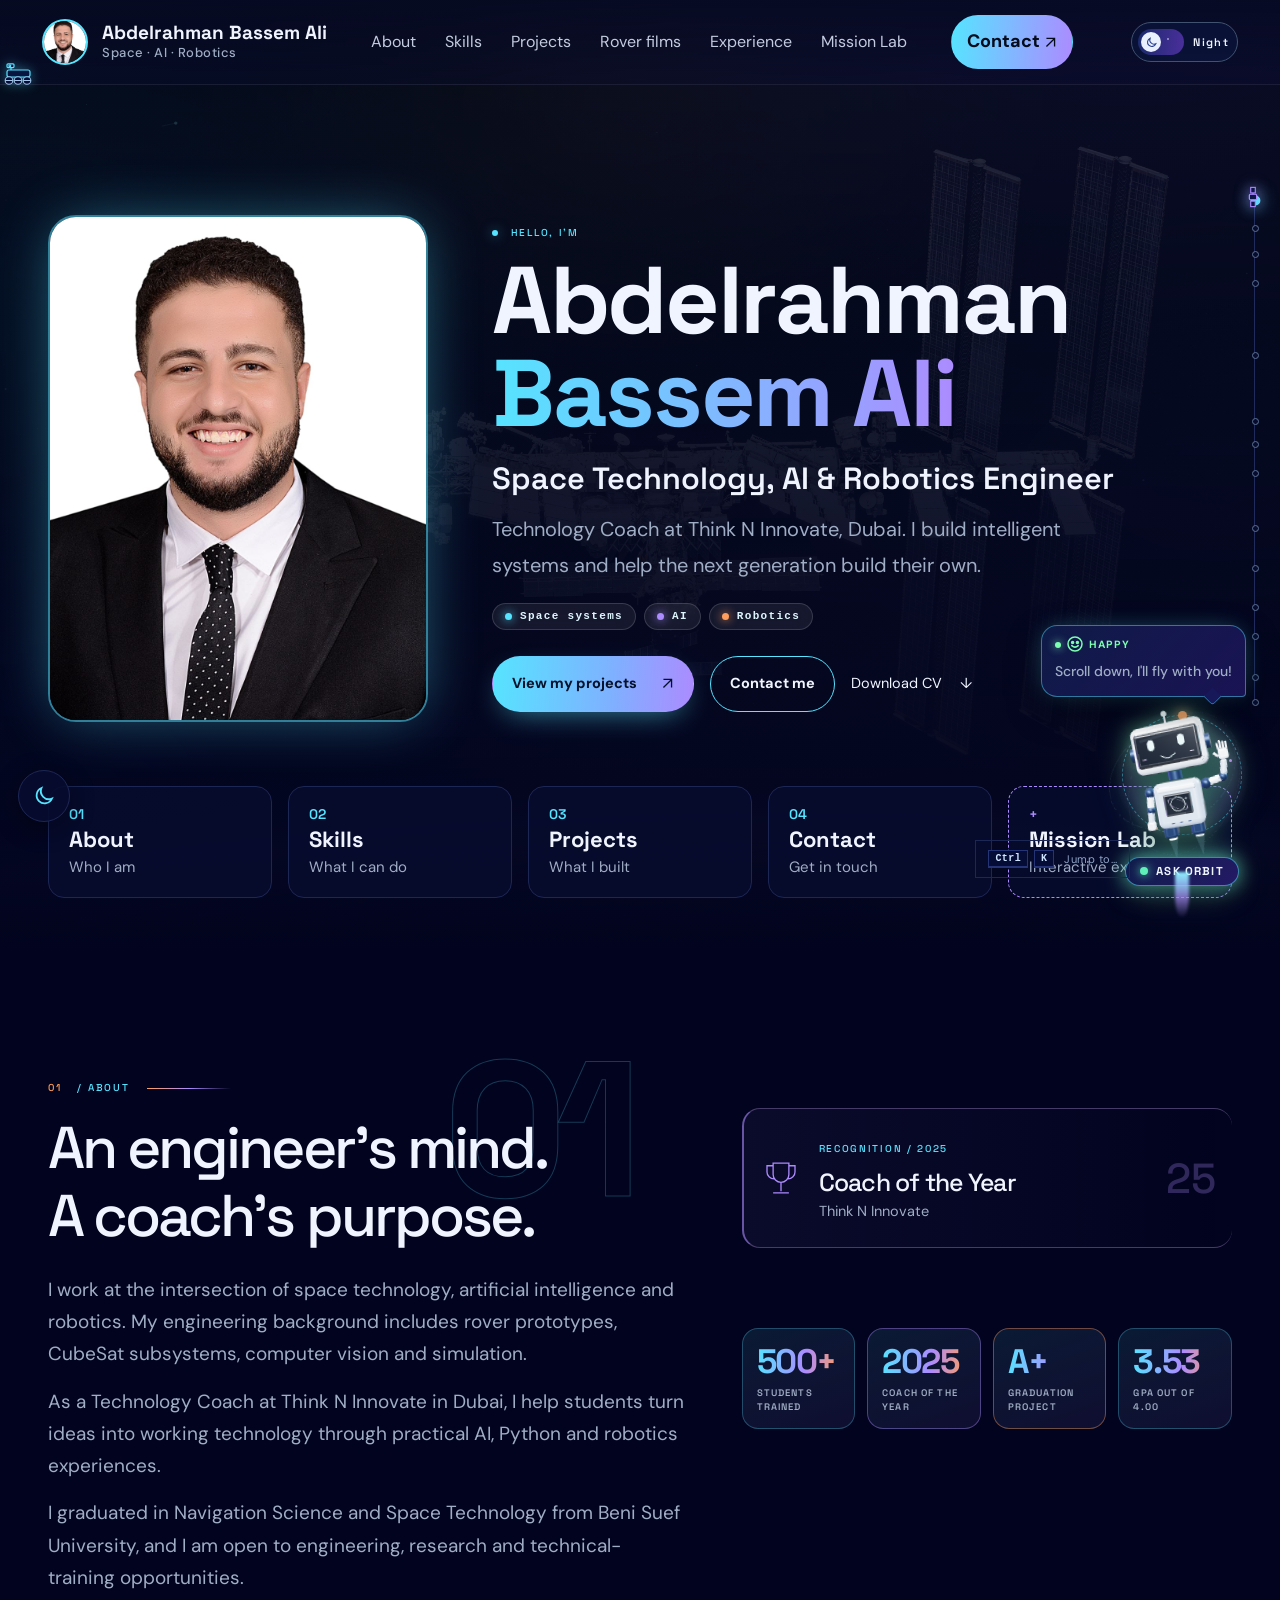
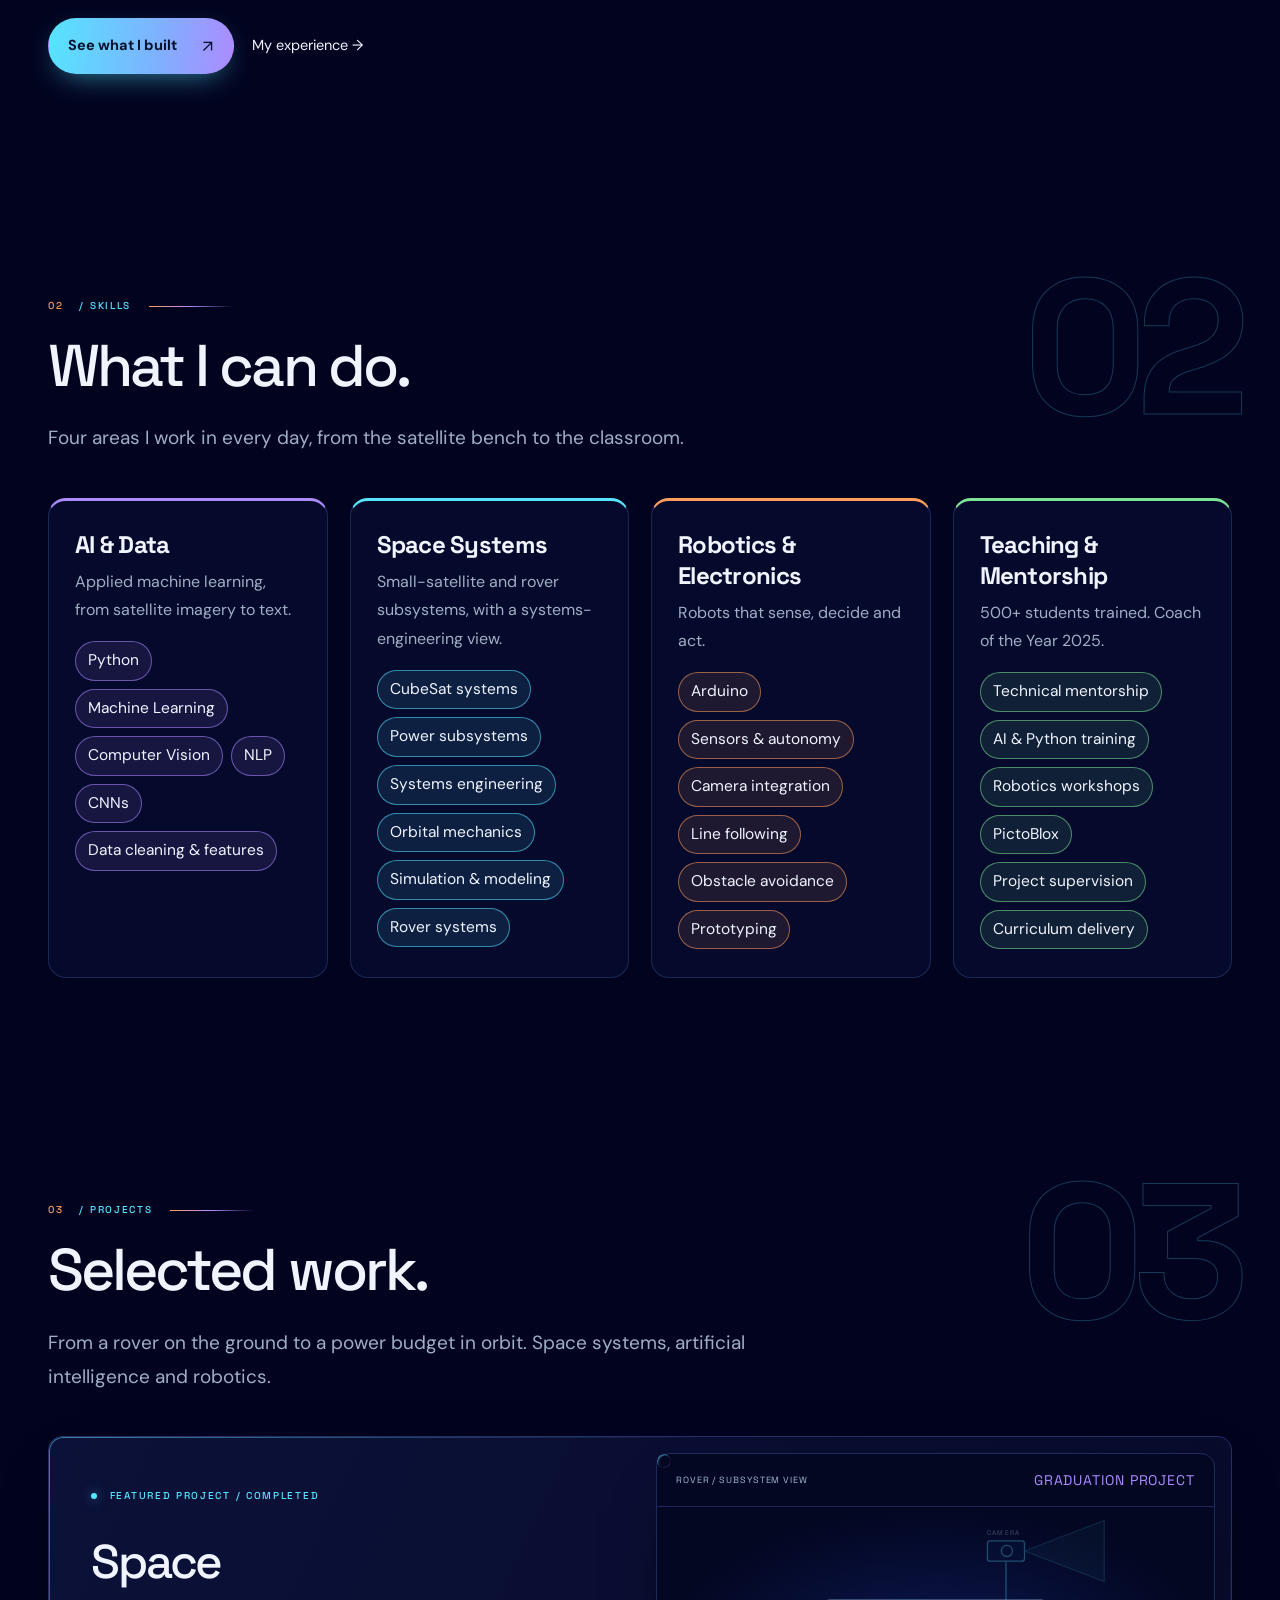
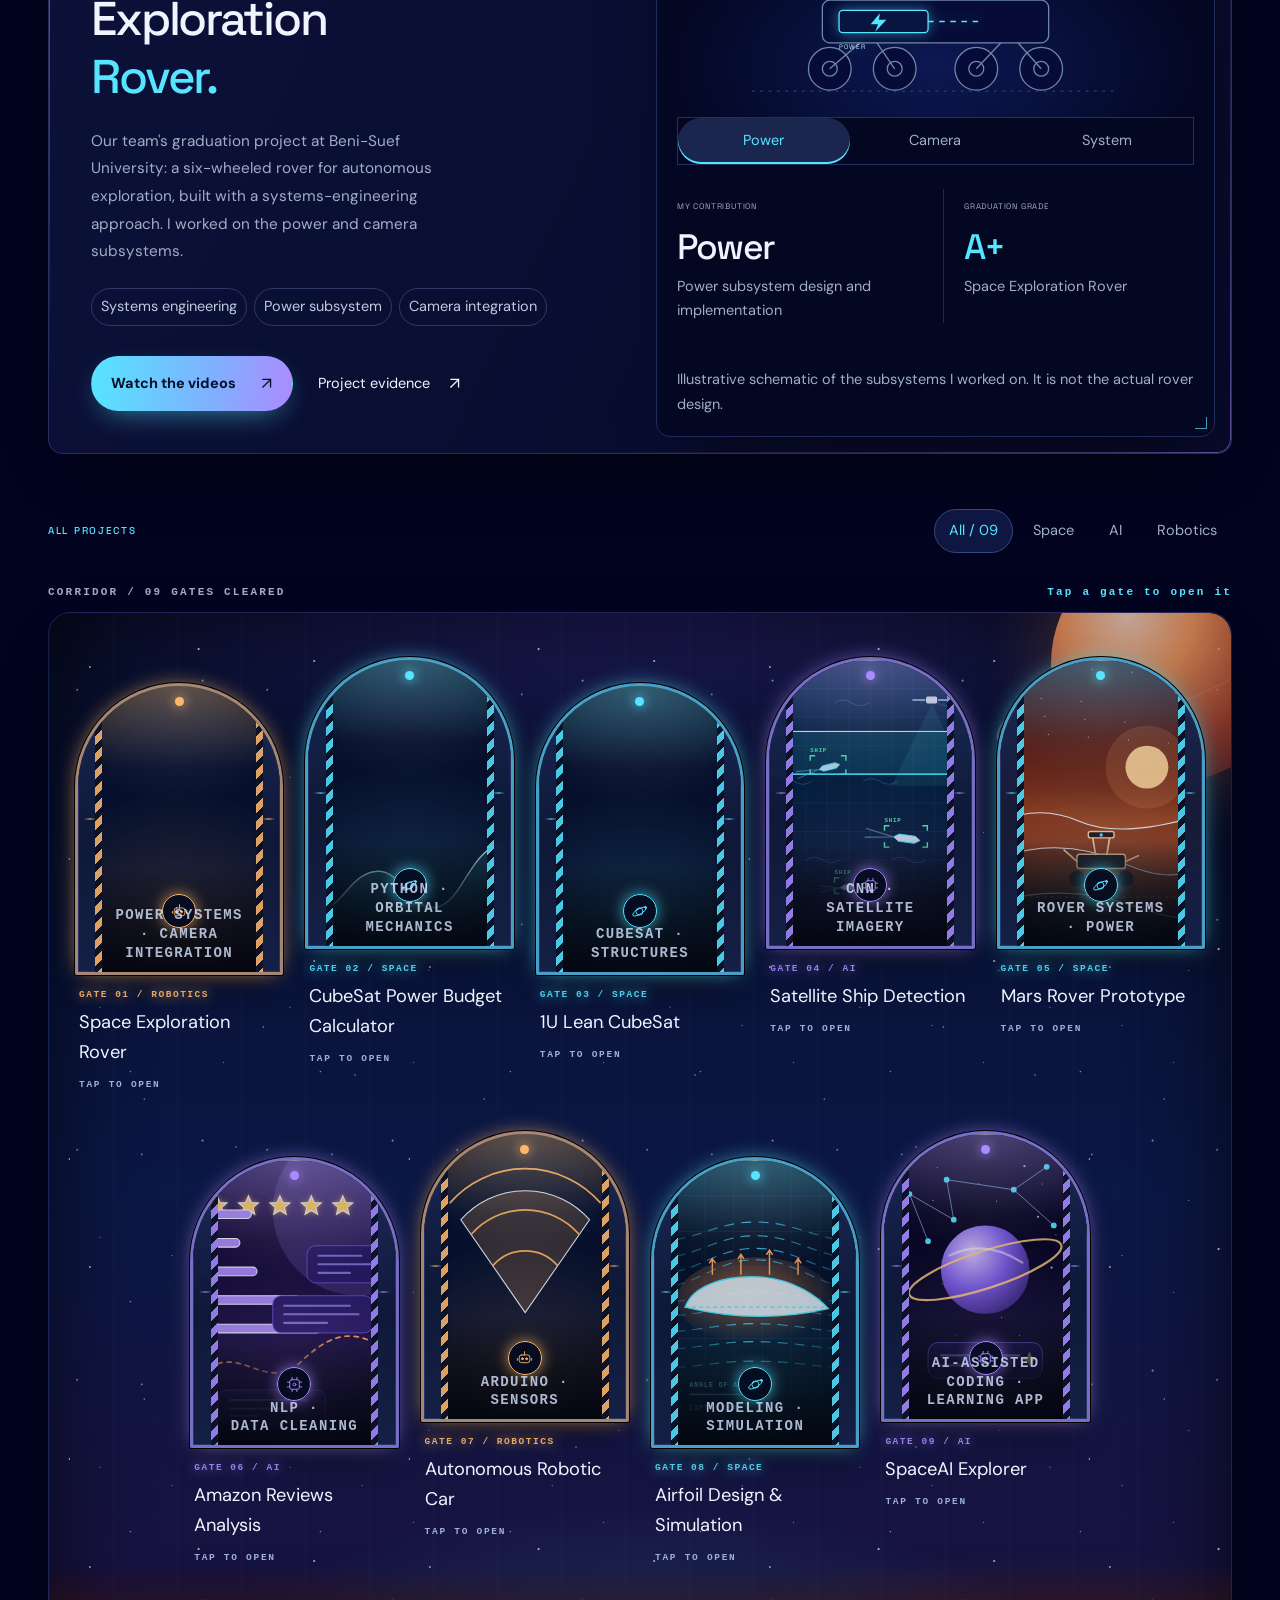
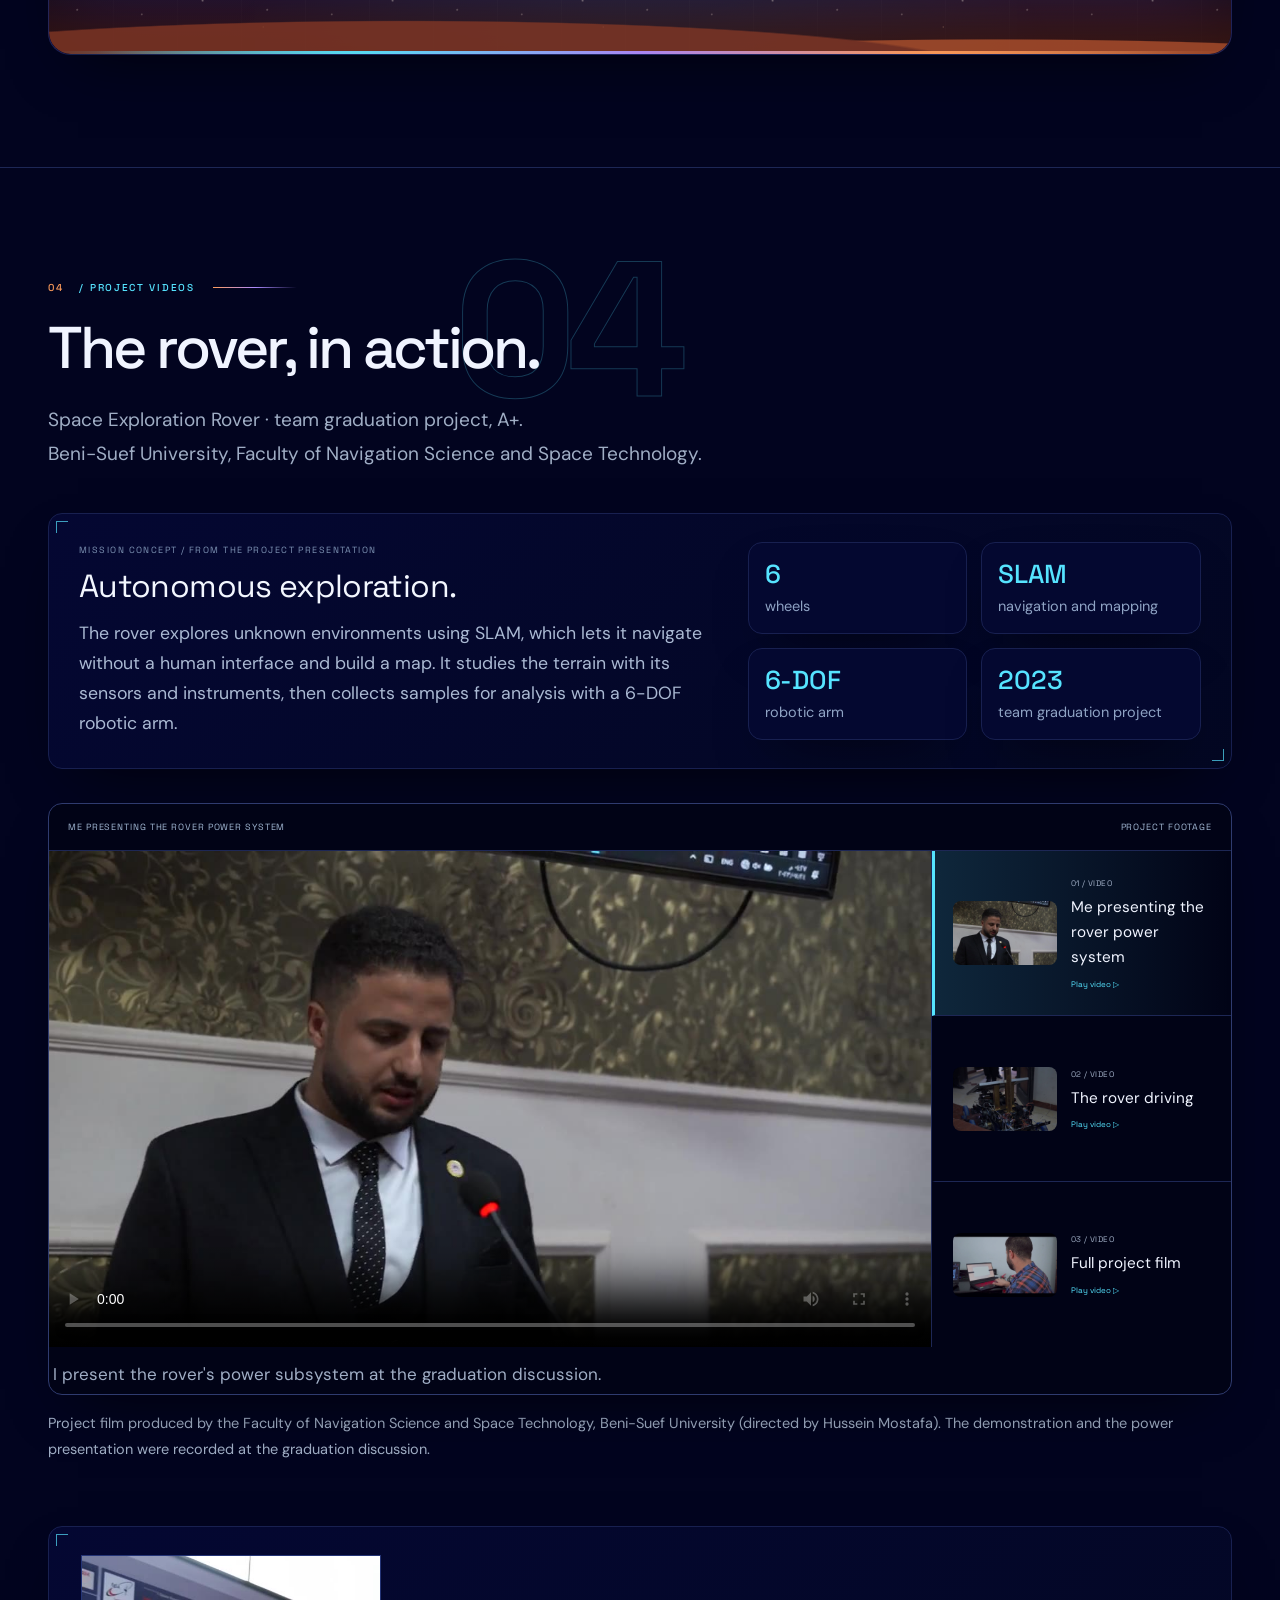
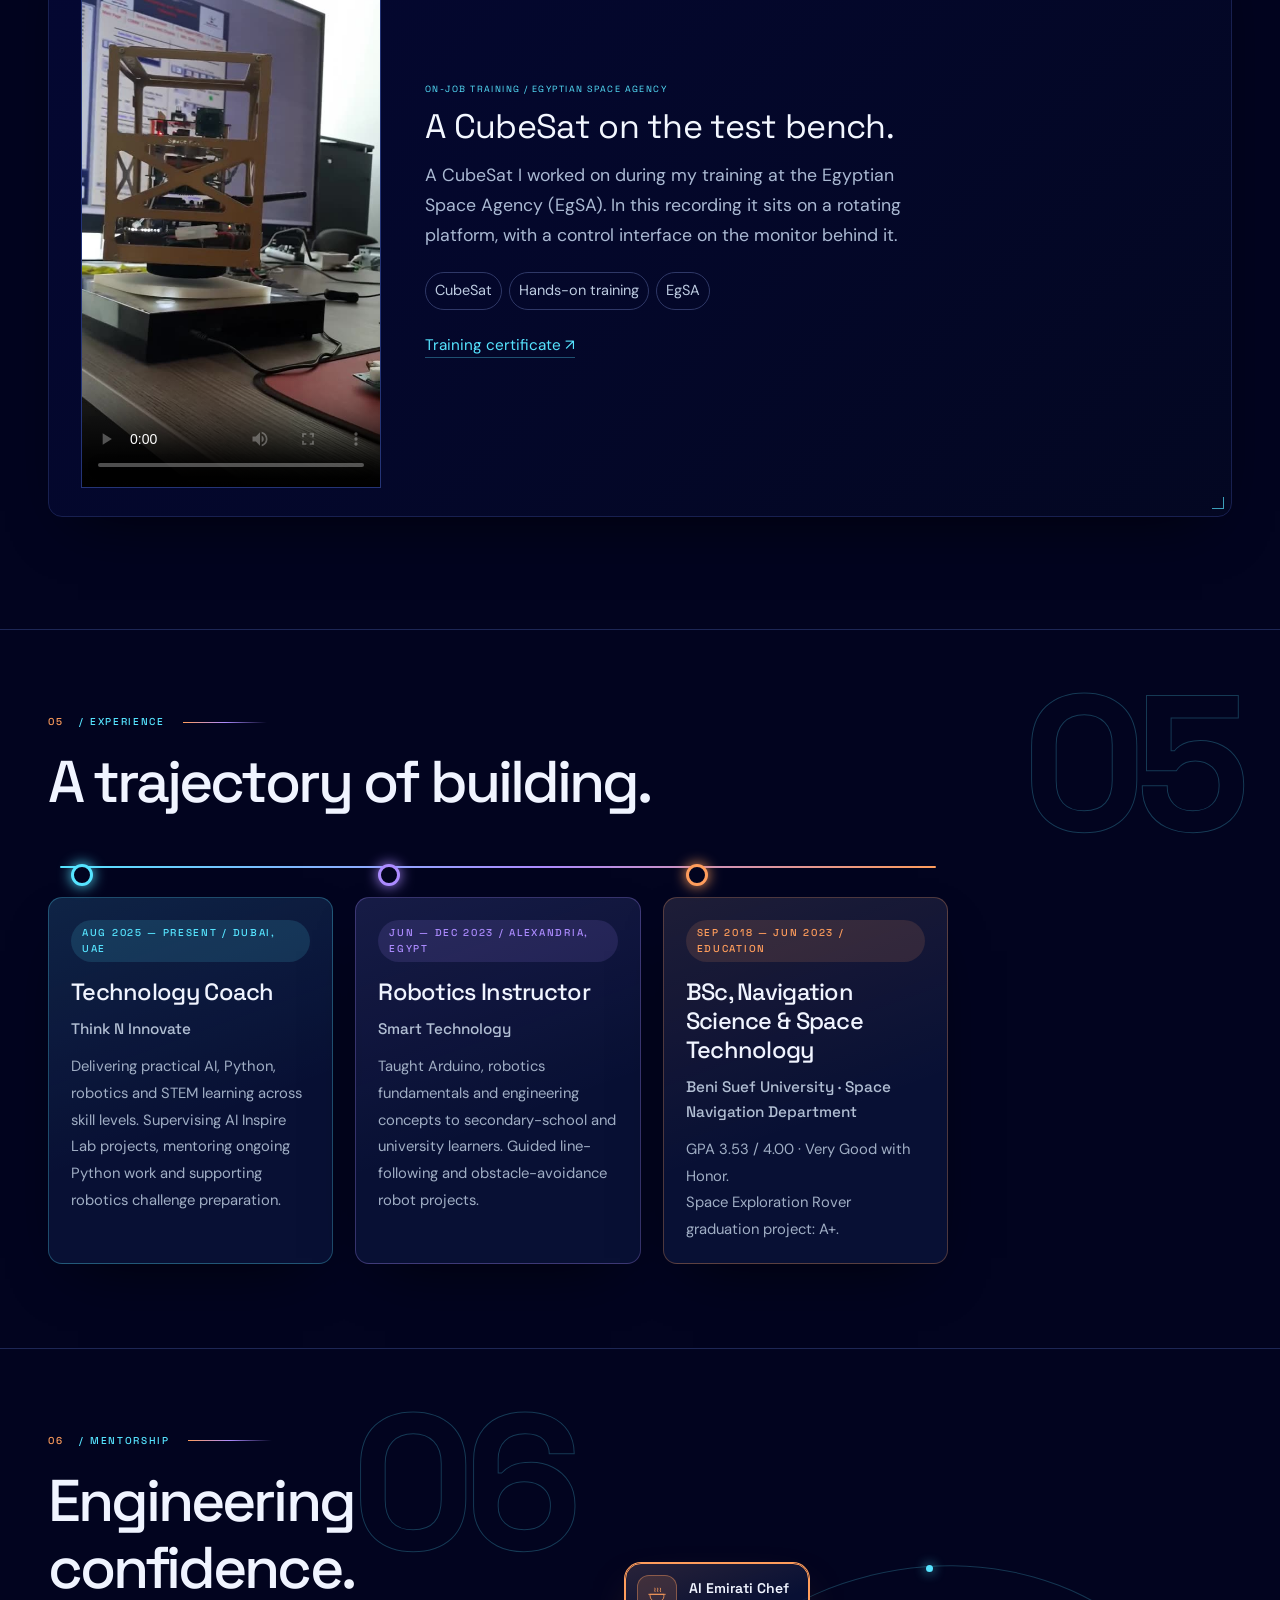
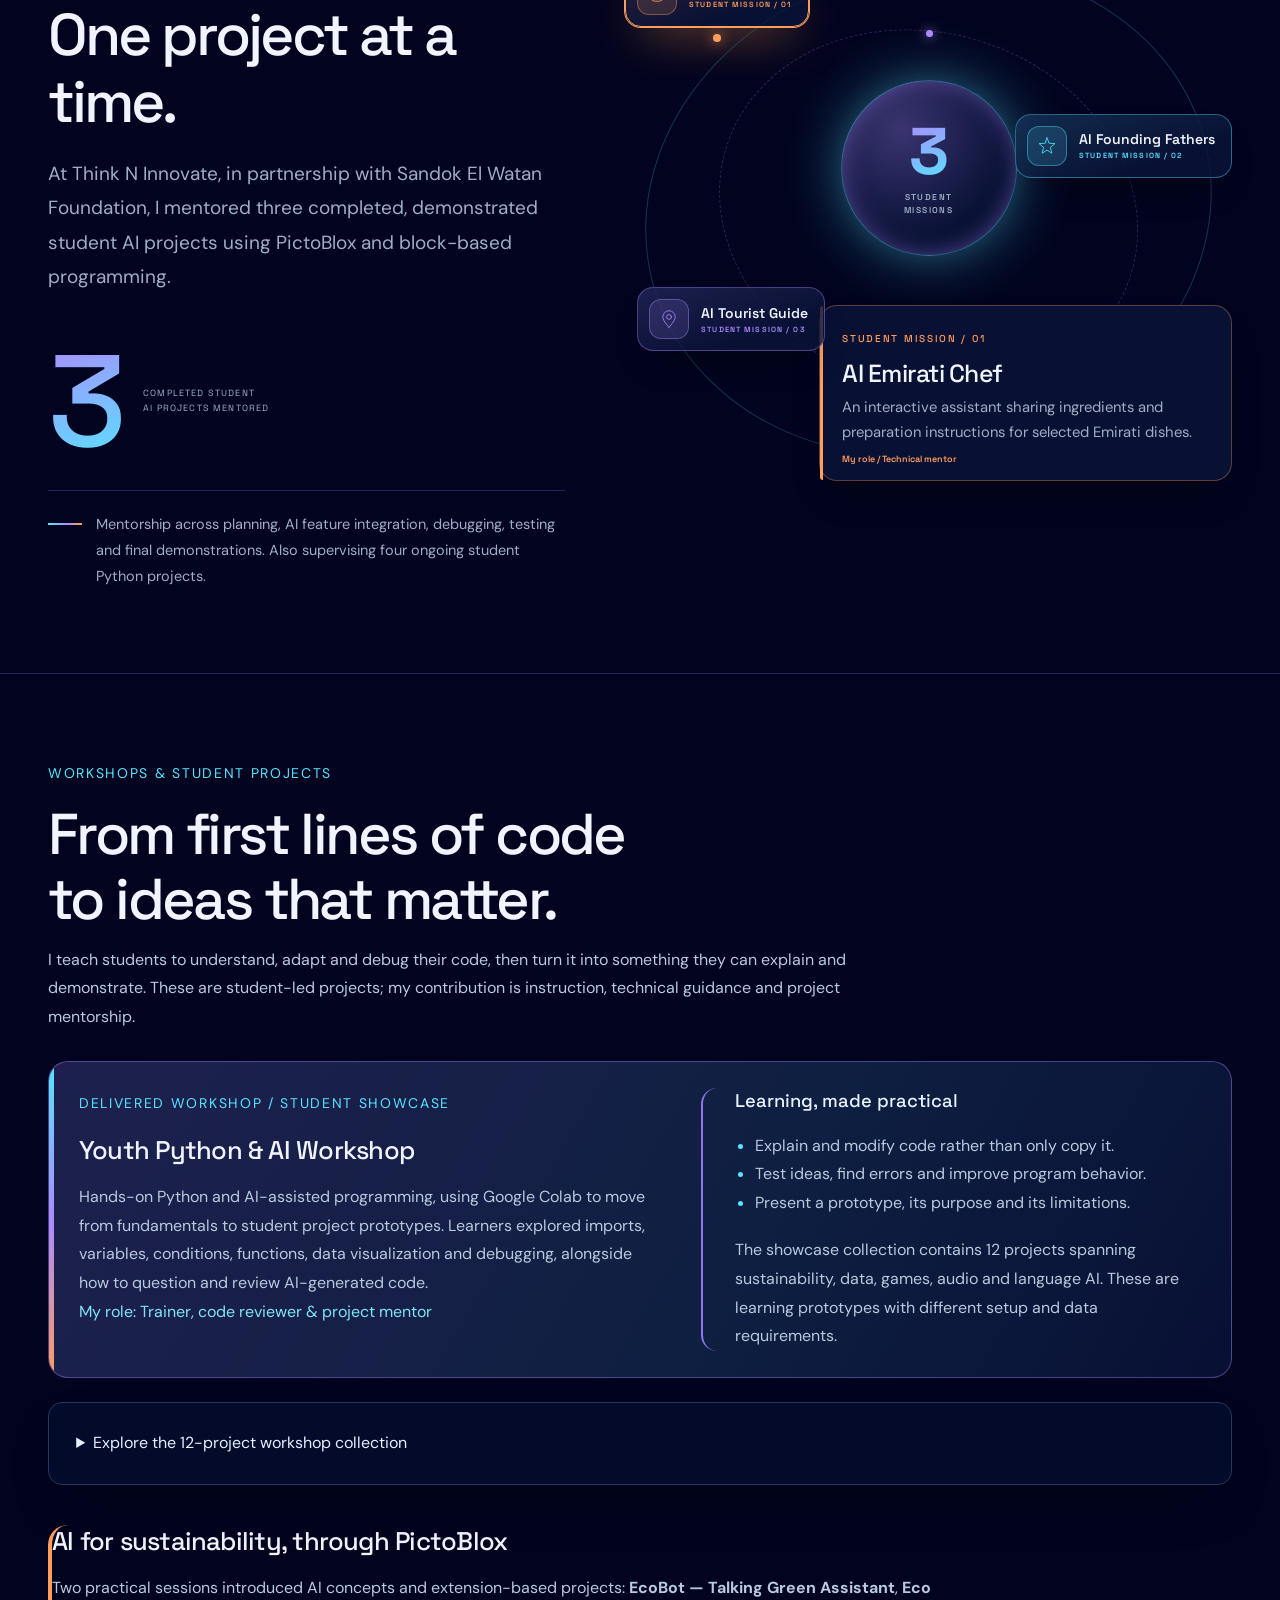
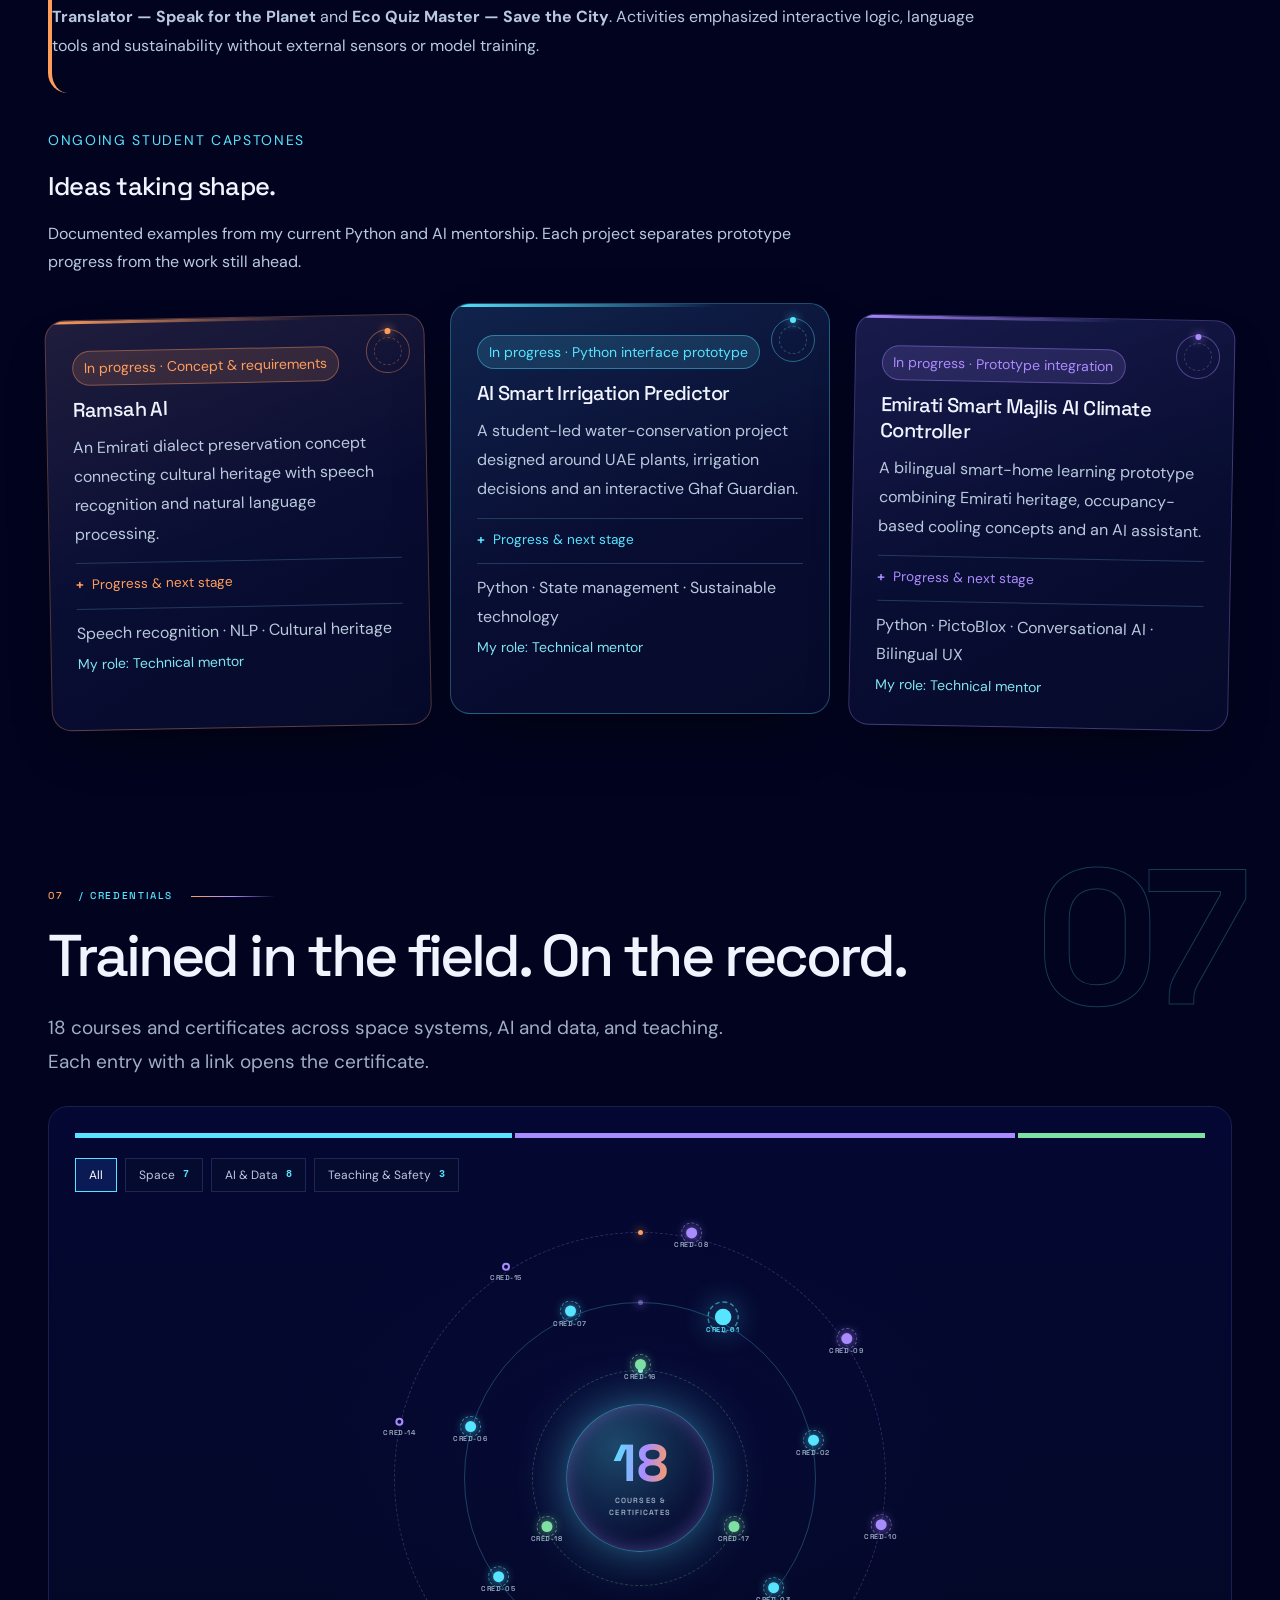
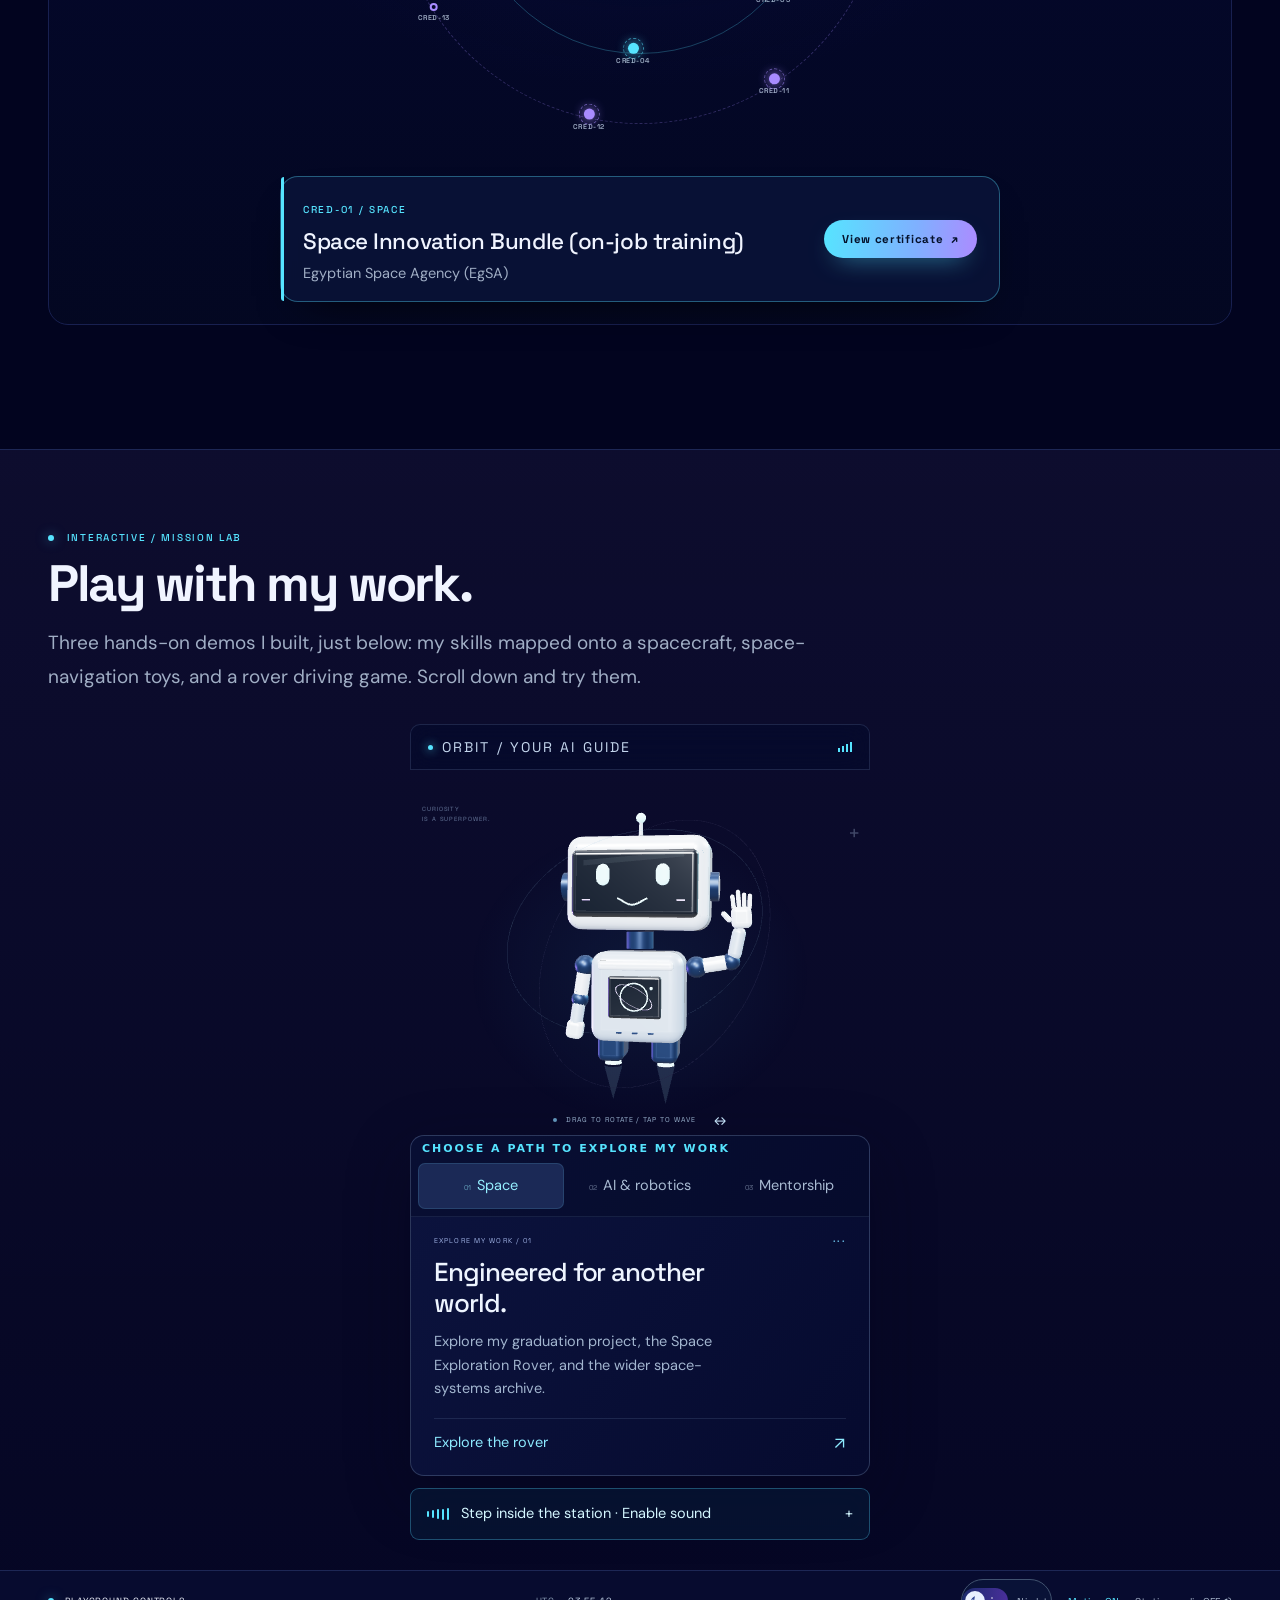
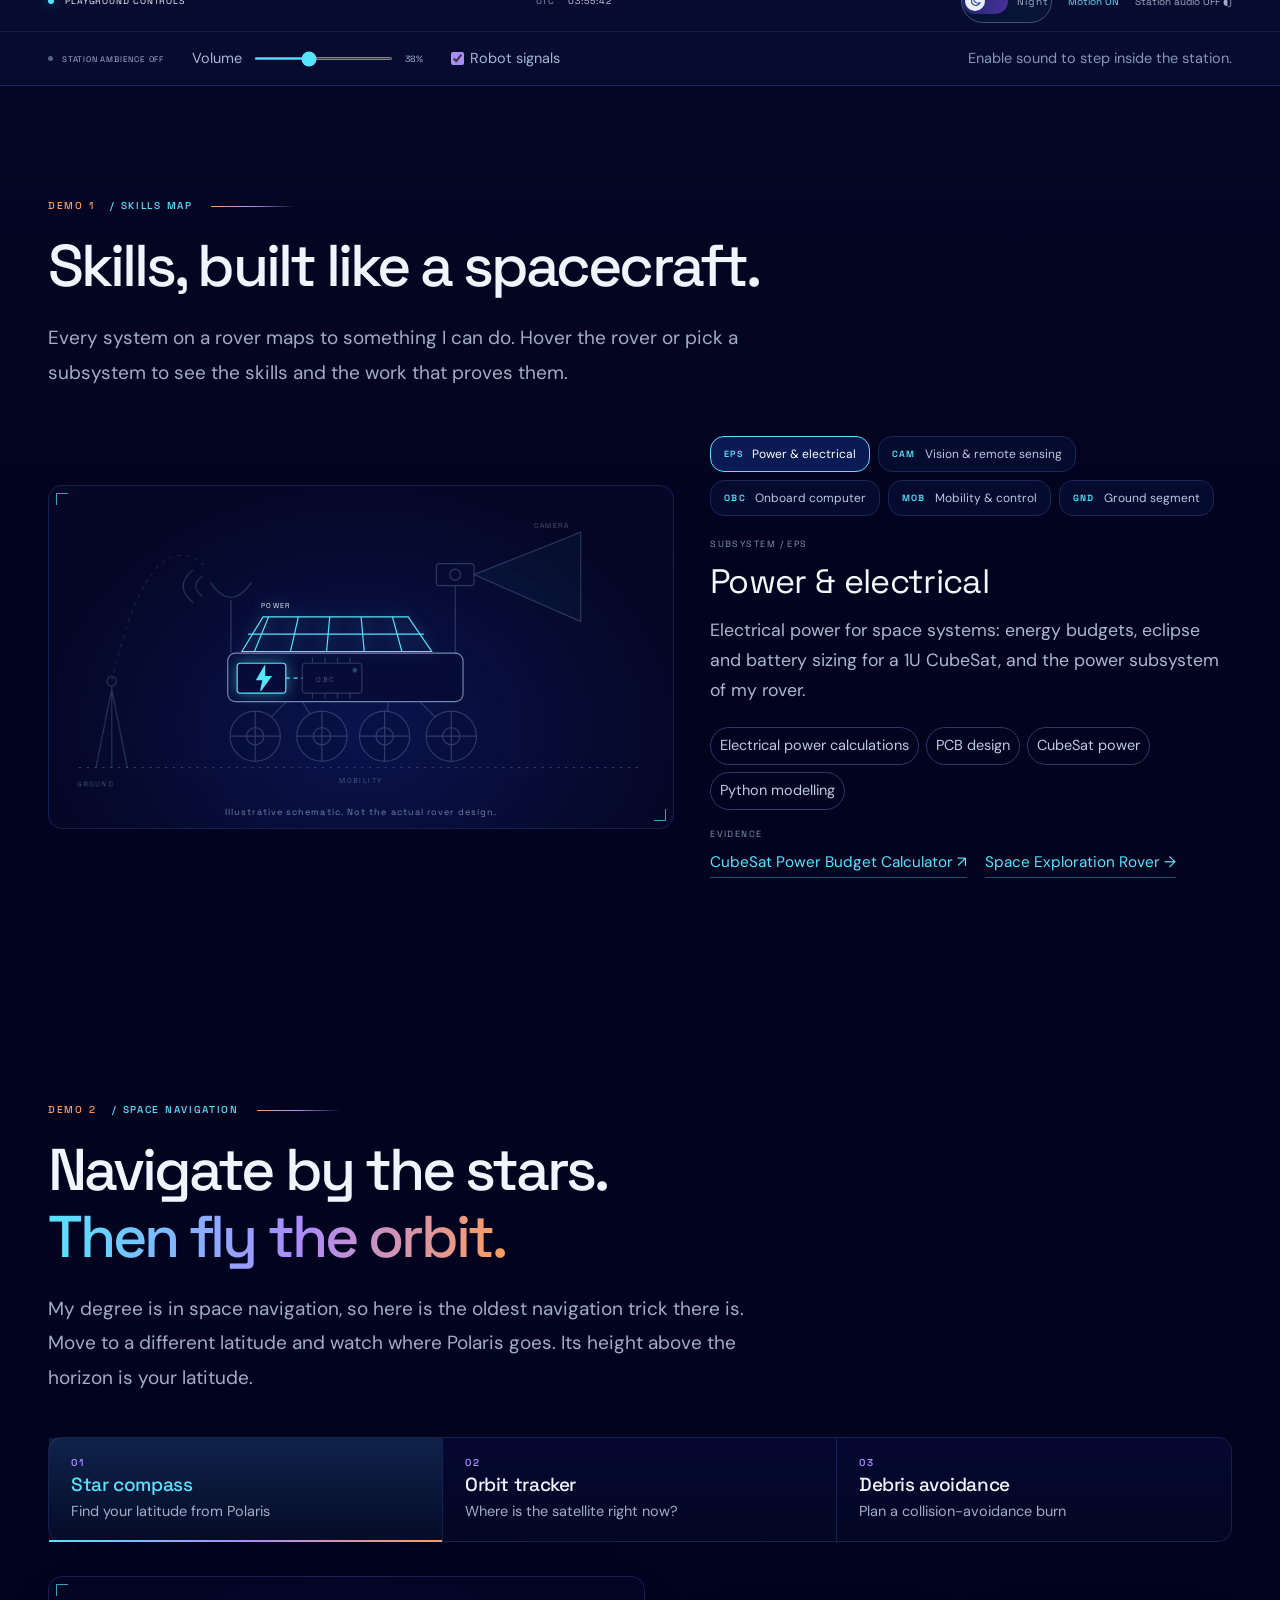
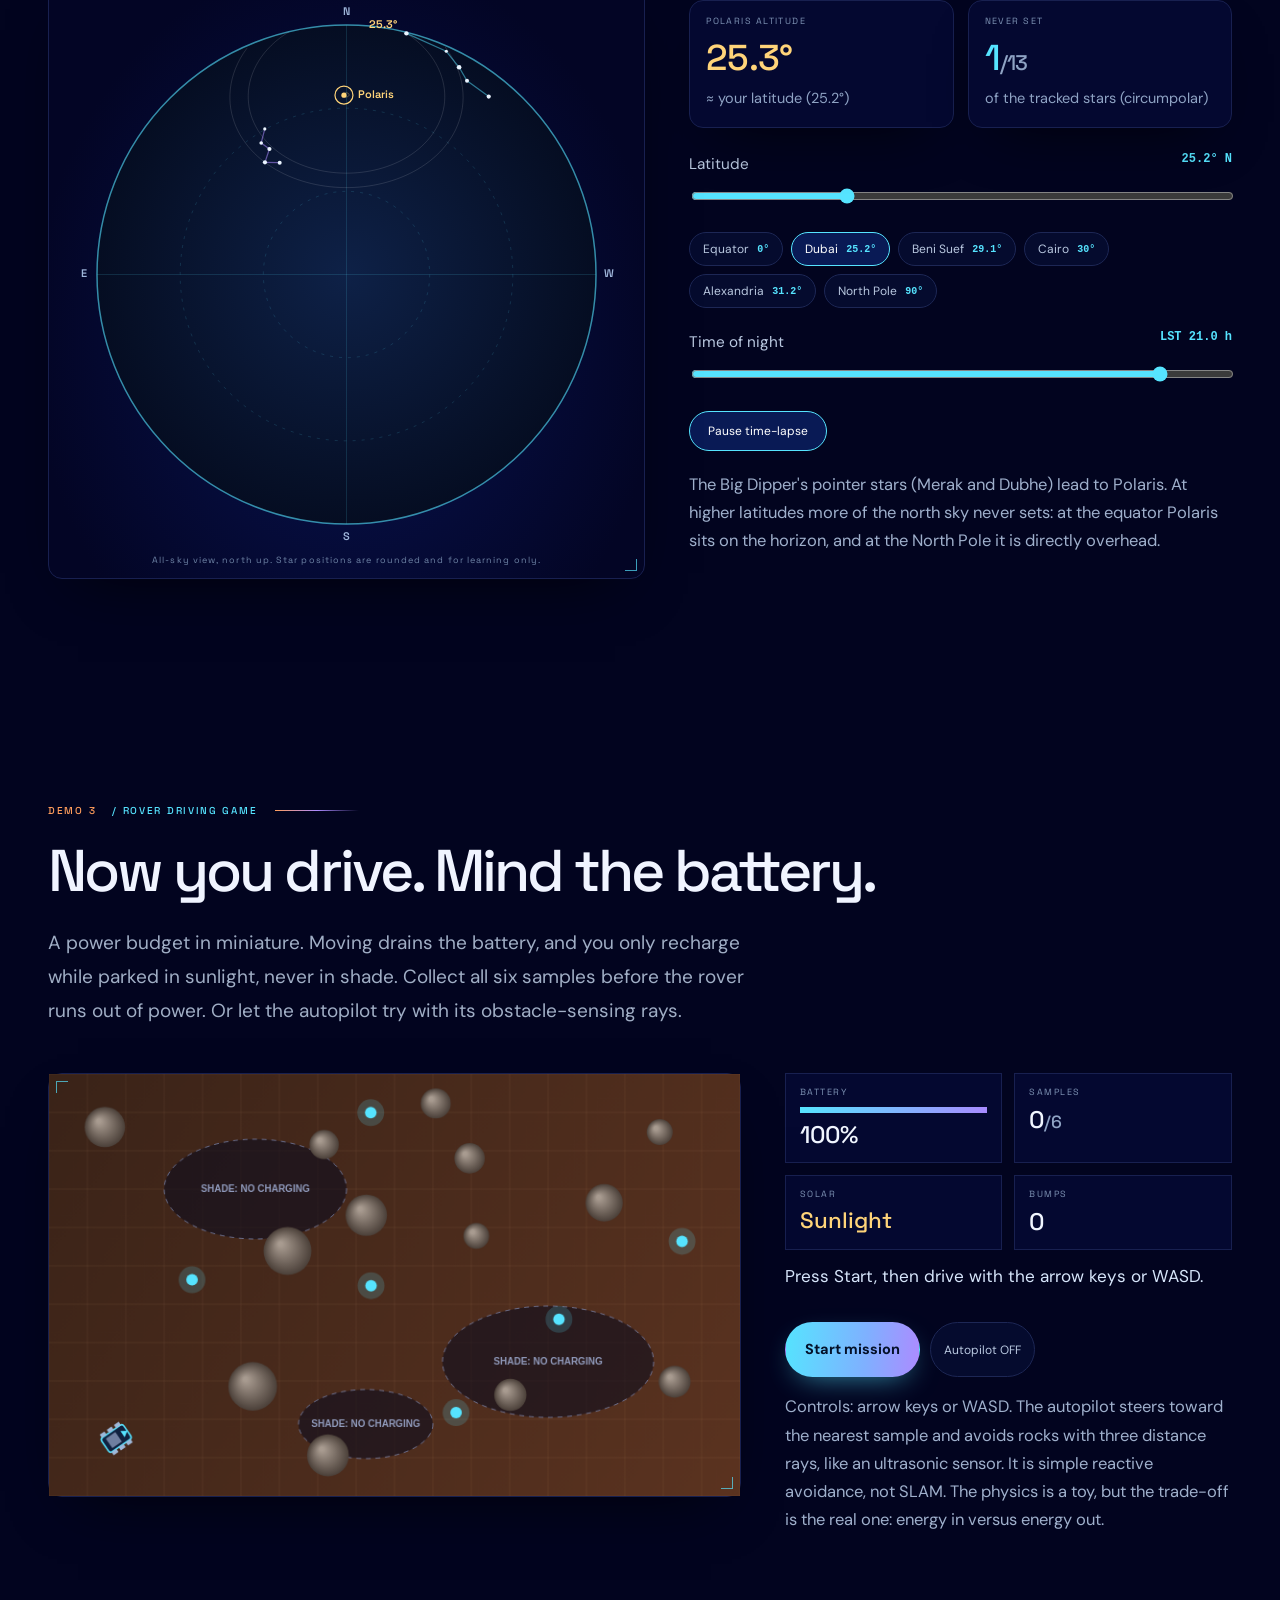
==== commit a838d09d: "Deploy ORBIT scroll companion; remove preview" ====
--- a/index.html
+++ b/index.html
@@ -19,4 +19,6 @@
 <script type="application/ld+json">{"@context":"https://schema.org","@type":"Person","name":"Abdelrahman Bassem Ali","jobTitle":"Space Technology, AI & Robotics Engineer","address":{"@type":"PostalAddress","addressLocality":"Dubai","addressCountry":"AE"},"url":"%VITE_SITE_URL%/","sameAs":["https://www.linkedin.com/in/abdelrahman-bassem-50447721a","https://github.com/AbdelrahmanBassemAli"]}</script>
   <script type="module" crossorigin src="./assets/index-BxkjcWM5.js"></script>
   <link rel="stylesheet" crossorigin href="./assets/index-f3HW1Eqk.css">
+  <link rel="stylesheet" href="./companion.css">
+  <script defer src="./companion.js"></script>
 </head><body><div id="root"></div></body></html>
--- a/assets/index-f3HW1Eqk.css
+++ b/assets/index-f3HW1Eqk.css
@@ -1,3 +1,15 @@
 @import"https://fonts.googleapis.com/css2?family=DM+Sans:wght@400;500;600;700&family=Space+Grotesk:wght@400;500;600;700&display=swap";:root{--c00000033:#00000033;--c00000044:#00000044;--c00000088:#00000088;--c000000aa:#000000aa;--c000000cc:#000000cc;--c000000ff:#000000ff;--c00102570:#00092670;--c02060f99:#00021199;--c02060fbd:#000211bd;--c02060fe6:#000211e6;--c02060fff:#000211ff;--c02061380:#00011680;--c02071355:#00021655;--c020713ff:#000216ff;--c02071680:#00011980;--c0207184d:#00001b4d;--c03061788:#02011a88;--c030714ff:#010117ff;--c030813ff:#010316ff;--c040a19ff:#01041dff;--c040a1cff:#010220ff;--c04101fff:#010924ff;--c041021ff:#000826ff;--c050b1b14:#02041f14;--c050b1b24:#02041f24;--c050b1b30:#02041f30;--c050b1b33:#02041f33;--c050b1b45:#02041f45;--c050b1b55:#02041f55;--c050b1b66:#02041f66;--c050b1b70:#02041f70;--c050b1b88:#02041f88;--c050b1bb3:#02041fb3;--c050b1bc9:#02041fc9;--c050b1bd9:#02041fd9;--c050b1bdb:#02041fdb;--c050b1bdf:#02041fdf;--c050b1be8:#02041fe8;--c050b1bed:#02041fed;--c050b1bf2:#02041ff2;--c050b1bf5:#02041ff5;--c050b1bff:#02041fff;--c05647b35:#004f8535;--c060d20ff:#030525ff;--c060e1eff:#030722ff;--c060f1fef:#030824ef;--c06101fd9:#030924d9;--c06101fff:#030924ff;--c06251a99:#06251a99;--c06718c26:#00599826;--c070f21ff:#040726ff;--c07101fcc:#040923cc;--c07101fd0:#040923d0;--c07101fff:#040923ff;--c07102066:#04092566;--c07112aff:#030630ff;--c080f20ff:#050825ff;--c08101fed:#050923ed;--c08101fff:#050923ff;--c08122600:#04092c00;--c081226ec:#04092cec;--c081226ff:#04092cff;--c08122aff:#040830ff;--c0814279c:#040b2d9c;--c090f2670:#06052b70;--c091225ed:#060a2aed;--c091428ff:#050b2eff;--c092239e8:#031741e8;--c0a1027a1:#07062da1;--c0a1222df:#070b27df;--c0a1222ff:#070b27ff;--c0a1224ff:#070a29ff;--c0a1325ff:#070b2aff;--c0a1326e6:#070b2be6;--c0a132ccc:#060832cc;--c0a1429f0:#060b2ff0;--c0a1530cc:#050937cc;--c0a1530d0:#050937d0;--c0a1530ff:#050937ff;--c0a1830ff:#050d37ff;--c0a1a3566:#050e3d66;--c0b1426ff:#080c2bff;--c0b1529ff:#070c2fff;--c0b1530cc:#060937cc;--c0b1730ff:#060c37ff;--c0b182b99:#070f3199;--c0b1f36d9:#06143ed9;--c0c1528e8:#090d2ee8;--c0c1528ff:#090d2eff;--c0c162be8:#080d31e8;--c0c1c32ee:#071239ee;--c0c233394:#071b3a94;--c0d1c36ff:#08103eff;--c0d1d38ff:#081140ff;--c0d2038ff:#081540ff;--c0d2a5aff:#041467ff;--c0e172aff:#0a0f30ff;--c0e2442ff:#08164cff;--c0f2036ff:#0a163eff;--c0f2347ff:#081351ff;--c0f2a4eff:#071959ff;--c101b32ff:#0c1139ff;--c101d36e6:#0b123ee6;--c10294aff:#091a55ff;--c10294f66:#08185b66;--c10374bff:#092c56ff;--c11182cee:#0e0f32ee;--c111e33ef:#0d153aef;--c112244ff:#0b134eff;--c122039ed:#0d1541ed;--c122542ff:#0c184bff;--c12335cff:#092069ff;--c123f654a:#082c744a;--c12408a88:#031e9f88;--c132139ff:#0e1641ff;--c13233fff:#0e1648ff;--c14223aff:#0f1742ff;--c142749ff:#0d1853ff;--c14355320:#0c265f20;--c16243cff:#111944ff;--c19336050:#101f6e50;--c1b2142d9:#19164bd9;--c1b2745ff:#161a4eff;--c1b2c4aff:#151f54ff;--c1c2a43ff:#171f4cff;--c1d2c47ff:#182050ff;--c1f3355ff:#182460ff;--c203046ff:#1b264fff;--c21344cff:#1b2956ff;--c22324bff:#1d2755ff;--c23346920:#1a1d7720;--c234b83ff:#173196ff;--c26324bff:#212754ff;--c263752ff:#202b5dff;--c274064ff:#1f3071ff;--c275f8eff:#275f8eff;--c283a52ff:#222f5cff;--c294155ff:#233860ff;--c2a1812ff:#2a1812ff;--c2a200699:#2a200699;--c2a5a94ff:#2a5a94ff;--c2a78d8cc:#2a78d8cc;--c2b2647ff:#2b2250ff;--c2b3a56ff:#252e61ff;--c2c4468ff:#243476ff;--c2d3a56ff:#282e61ff;--c2fb67eff:#2fb67eff;--c30246650:#2d1c7450;--c30425cff:#2a3667ff;--c31425dff:#2b3669ff;--c33080fcc:#33080fcc;--c34206d30:#34206d30;--c34435cff:#2f3867ff;--c34465fff:#2e3b6bff;--c354664ff:#2f3970ff;--c354763ff:#2f3b6fff;--c37dfff18:#37dfff18;--c3a5578ff:#3a5578ff;--c3a8cff55:#3a8cff55;--c3e536fff:#37477dff;--c40526fff:#40526fff;--c45d0ff12:#45d0ff12;--c45e2ff10:#45e2ff10;--c463b67ff:#463b67ff;--c4c97c526:#4c97c526;--c50ddffff:#50ddffff;--c526382ff:#526382ff;--c53b6ff20:#53b6ff20;--c53d8fb50:#53d8fb50;--c554376ff:#554376ff;--c55e5ff0c:#55e5ff0c;--c56e4ff05:#56e4ff05;--c56e4ff08:#56e4ff08;--c56e4ff14:#56e4ff14;--c56e4ff1c:#56e4ff1c;--c56e4ff1f:#56e4ff1f;--c56e4ff22:#56e4ff22;--c56e4ff30:#56e4ff30;--c56e4ff3d:#56e4ff3d;--c56e4ff40:#56e4ff40;--c56e4ff44:#56e4ff44;--c56e4ff55:#56e4ff55;--c56e4ff66:#56e4ff66;--c56e4ff77:#56e4ff77;--c56e4ff80:#56e4ff80;--c56e4ff88:#56e4ff88;--c56e4ff99:#56e4ff99;--c56e4ffaa:#56e4ffaa;--c56e4ffb0:#56e4ffb0;--c56e4ffff:#56e4ffff;--c597294ff:#597294ff;--c5be6ff06:#5be6ff06;--c5d7396ff:#5d7396ff;--c603f9f1a:#603f9f1a;--c603f9f22:#603f9f22;--c61399730:#61399730;--c61769666:#61769666;--c6384a64d:#6384a64d;--c6579a0ff:#6579a0ff;--c66b7dfff:#66b7dfff;--c66e7ff55:#66e7ff55;--c66e7ffff:#66e7ffff;--c6887aa66:#6887aa66;--c6bd2fa25:#6bd2fa25;--c6eb3ca70:#6eb3ca70;--c6ef0aa88:#6ef0aa88;--c6ef0aaff:#6ef0aaff;--c6f84a6ff:#6f84a6ff;--c6f86abff:#6f86abff;--c6f87adff:#6f87adff;--c7185a8ff:#7185a8ff;--c71defc80:#71defc80;--c73ddff66:#73ddff66;--c748bbd35:#748bbd35;--c75deff24:#75deff24;--c779ebcff:#779ebcff;--c78defcff:#78defcff;--c79ddff77:#79ddff77;--c7a93b8ff:#7a93b8ff;--c7aaaff05:#7aaaff05;--c7c7bff0b:#7c7bff0b;--c7c8cc060:#7c8cc060;--c7decffff:#7decffff;--c7e93b4ff:#7e93b4ff;--c7ecddcff:#7ecddcff;--c7ee0a3ff:#7ee0a3ff;--c7f94b6ff:#7f94b6ff;--c7f95baff:#7f95baff;--c809ccaff:#809ccaff;--c80a7ed14:#80a7ed14;--c80e5f3ff:#80e5f3ff;--c8195b6ff:#8195b6ff;--c819fc929:#819fc929;--c8294afff:#8294afff;--c8298b6ff:#8298b6ff;--c82aae633:#82aae633;--c82b6f016:#82b6f016;--c82bcffff:#82bcffff;--c8394b1ff:#8394b1ff;--c83a1d025:#83a1d025;--c859bbfff:#859bbfff;--c8698b1ff:#8698b1ff;--c8aa4c3ff:#8aa4c3ff;--c8b75edff:#8b75edff;--c8b9bd950:#8b9bd950;--c8c6aff20:#8c6aff20;--c8ddaffff:#8ddaffff;--c8deaffff:#8deaffff;--c8ea2c4ff:#8ea2c4ff;--c8ea3c4ff:#8ea3c4ff;--c8ea3d0ff:#8ea3d0ff;--c8fa3c4ff:#8fa3c4ff;--c8fa5c8ff:#8fa5c8ff;--c8fa6cbff:#8fa6cbff;--c8fc6ca66:#8fc6ca66;--c91b5df16:#91b5df16;--c9283b0ff:#9283b0ff;--c95aac7ff:#95aac7ff;--c95b1d61c:#95b1d61c;--c95efffff:#95efffff;--c9caee0ff:#9caee0ff;--c9cf4ffff:#9cf4ffff;--c9dd4ffff:#9dd4ffff;--c9e9bffff:#9e9bffff;--c9eb7d3ff:#9eb7d3ff;--c9fb0ccff:#9fb0ccff;--c9fb2d0ff:#9fb2d0ff;--c9fb6daff:#9fb6daff;--c9fc3e8ff:#9fc3e8ff;--c9fd8ffff:#9fd8ffff;--ca0aec5ff:#a0aec5ff;--ca0f0ffff:#a0f0ffff;--ca17aff0d:#a17aff0d;--ca1b8d4ff:#a1b8d4ff;--ca1bed326:#a1bed326;--ca2b5cfff:#a2b5cfff;--ca2b8d3ff:#a2b8d3ff;--ca47aff22:#a47aff22;--ca47bff1f:#a47bff1f;--ca5bbd859:#a5bbd859;--ca68bff20:#a68bff20;--ca88bff3a:#a88bff3a;--ca88bffaa:#a88bffaa;--ca88bffff:#a88bffff;--ca8bad2ff:#a8bad2ff;--ca9bdd1ff:#a9bdd1ff;--caab9d3ff:#aab9d3ff;--caabdd2ff:#aabdd2ff;--cac8bff0e:#ac8bff0e;--cac8bff45:#ac8bff45;--cac8bff99:#ac8bff99;--cac8bffff:#ac8bffff;--cad8cff77:#ad8cff77;--cae8bff33:#ae8bff33;--caebfdcff:#aebfdcff;--cb19aff88:#b19aff88;--cb2bfd4ff:#b2bfd4ff;--cb6c5dbff:#b6c5dbff;--cb6c6e2ff:#b6c6e2ff;--cb8c8e2ff:#b8c8e2ff;--cb9c8e0ff:#b9c8e0ff;--cb9c9deff:#b9c9deff;--cba93ff88:#ba93ff88;--cba9cff88:#ba9cff88;--cbcd7ffff:#bcd7ffff;--cbda5f2ff:#bda5f2ff;--cbdcbe1ff:#bdcbe1ff;--cbdcee5ff:#bdcee5ff;--cbff7d9ff:#bff7d9ff;--cc3a7ffff:#c3a7ffff;--cc3b6ffff:#c3b6ffff;--cc3cce0ff:#c3cce0ff;--cc3d9ffff:#c3d9ffff;--cc4d4ebff:#c4d4ebff;--cc4d4ecff:#c4d4ecff;--cc4d6edff:#c4d6edff;--cc6b4ffff:#c6b4ffff;--cc6d6ecff:#c6d6ecff;--cc6eaffff:#c6eaffff;--ccae9ffff:#cae9ffff;--ccdd9eeff:#cdd9eeff;--ccfdbefff:#cfdbefff;--ccfe0f7ff:#cfe0f7ff;--ccfe4ffff:#cfe4ffff;--ccfe9ffff:#cfe9ffff;--cd0baffff:#d0baffff;--cd3e0f5ff:#d3e0f5ff;--cd4f7ffff:#d4f7ffff;--cd7e6fbff:#d7e6fbff;--cd7ecffff:#d7ecffff;--ce0a92cff:#e0a92cff;--ce0e7f8ff:#e0e7f8ff;--ce1edffff:#e1edffff;--ce4efffff:#e4efffff;--ce4fcffff:#e4fcffff;--ce6eefcff:#e6eefcff;--ce8f2ffff:#e8f2ffff;--ce8f3ffff:#e8f3ffff;--cedf5ffff:#edf5ffff;--ceef5ffff:#eef5ffff;--cf0f4ffff:#f0f4ffff;--cf1f6ffff:#f1f6ffff;--cf3f7ffff:#f3f7ffff;--cff5a6e77:#ff5a6e77;--cff5a6eff:#ff5a6eff;--cff7b8bff:#ff7b8bff;--cff9d5c44:#ff9d5c44;--cff9d5cff:#ff9d5cff;--cffc2c9ff:#ffc2c9ff;--cffd47920:#ffd47920;--cffd47940:#ffd47940;--cffd47988:#ffd47988;--cffd479ff:#ffd479ff;--cffe9b3ff:#ffe9b3ff;--cffffff0b:#ffffff0b;--cffffff14:#ffffff14;--cffffffff:#ffffffff}html[data-theme=day]{--c00000033:#f9f9f933;--c00000044:#f9f9f944;--c00000088:#f9f9f988;--c000000aa:#f9f9f9aa;--c000000cc:#f9f9f9cc;--c000000ff:#f9f9f9ff;--c00102570:#d3e4fb70;--c02060f99:#e7edfa99;--c02060fbd:#e7edfabd;--c02060fe6:#e7edfae6;--c02060fff:#e7edfaff;--c02061380:#e3e9fa80;--c02071355:#e3eafa55;--c020713ff:#e3eafaff;--c02071680:#e1e7fa80;--c0207184d:#dfe5fa4d;--c03061788:#e0e4f988;--c030714ff:#e3e8f9ff;--c030813ff:#e4eaf9ff;--c040a19ff:#dee6f7ff;--c040a1cff:#dce3f7ff;--c04101fff:#d9e6f7ff;--c041021ff:#d7e4f7ff;--c050b1b14:#dde4f614;--c050b1b24:#dde4f624;--c050b1b30:#dde4f630;--c050b1b33:#dde4f633;--c050b1b45:#dde4f645;--c050b1b55:#dde4f655;--c050b1b66:#dde4f666;--c050b1b70:#dde4f670;--c050b1b88:#dde4f688;--c050b1bb3:#dde4f6b3;--c050b1bc9:#dde4f6c9;--c050b1bd9:#dde4f6d9;--c050b1bdb:#dde4f6db;--c050b1bdf:#dde4f6df;--c050b1be8:#dde4f6e8;--c050b1bed:#dde4f6ed;--c050b1bf2:#dde4f6f2;--c050b1bf5:#dde4f6f5;--c050b1bff:#dde4f6ff;--c05647b35:#7be4fd35;--c060d20ff:#d8e0f5ff;--c060e1eff:#dae3f5ff;--c060f1fef:#d9e3f5ef;--c06101fd9:#d9e4f5d9;--c06101fff:#d9e4f5ff;--c06251a99:#d4f5e999;--c06718c26:#6adffc26;--c070f21ff:#d8e0f4ff;--c07101fcc:#d9e3f4cc;--c07101fd0:#d9e3f4d0;--c07101fff:#d9e3f4ff;--c07102066:#d9e2f466;--c07112aff:#cfdaf3ff;--c080f20ff:#d9e0f3ff;--c08101fed:#dae2f3ed;--c08101fff:#dae2f3ff;--c08122600:#d3def200;--c081226ec:#d3def2ec;--c081226ff:#d3def2ff;--c08122aff:#cfdaf2ff;--c0814279c:#d2dff29c;--c090f2670:#d3d9f170;--c091225ed:#d4def1ed;--c091428ff:#d1ddf1ff;--c092239e8:#c2daf1e8;--c0a1027a1:#d2d9f0a1;--c0a1222df:#d7e0f0df;--c0a1222ff:#d7e0f0ff;--c0a1224ff:#d5def0ff;--c0a1325ff:#d4def0ff;--c0a1326e6:#d3ddf0e6;--c0a132ccc:#ced7f0cc;--c0a1429f0:#d1dbf0f0;--c0a1530cc:#cad5f0cc;--c0a1530d0:#cad5f0d0;--c0a1530ff:#cad5f0ff;--c0a1830ff:#cad8f0ff;--c0a1a3566:#c6d5f066;--c0b1426ff:#d3ddefff;--c0b1529ff:#d1dbefff;--c0b1530cc:#cad4efcc;--c0b1730ff:#cad6efff;--c0b182b99:#cfdcef99;--c0b1f36d9:#c5d8efd9;--c0c1528e8:#d2dbeee8;--c0c1528ff:#d2dbeeff;--c0c162be8:#cfd9eee8;--c0c1c32ee:#c9d8eeee;--c0c233394:#c8deee94;--c0d1c36ff:#c5d3edff;--c0d1d38ff:#c3d3edff;--c0d2038ff:#c3d5edff;--c0d2a5aff:#9cbdf3ff;--c0e172aff:#d0d9ecff;--c0e2442ff:#bacfebff;--c0f2036ff:#c5d5ebff;--c0f2347ff:#b6c8eaff;--c0f2a4eff:#afc8eaff;--c101b32ff:#c9d3eaff;--c101d36e6:#c5d2eae6;--c10294aff:#b3cae9ff;--c10294f66:#a8c4ef66;--c10374bff:#b2d6e9ff;--c11182cee:#ced5e9ee;--c111e33ef:#c8d4e9ef;--c112244ff:#b8c8e8ff;--c122039ed:#c2d0e8ed;--c122542ff:#bacce7ff;--c12335cff:#9bc0eeff;--c123f654a:#92c4ee4a;--c12408a88:#6e9ff088;--c132139ff:#c2d0e7ff;--c13233fff:#bdcce6ff;--c14223aff:#c2cfe6ff;--c142749ff:#b4c6e5ff;--c14355320:#a4c9eb20;--c16243cff:#c0cde4ff;--c19336050:#98b5e650;--c1b2142d9:#bac0ded9;--c1b2745ff:#b3c1e3ff;--c1b2c4aff:#aec1e3ff;--c1c2a43ff:#b5c5e2ff;--c1d2c47ff:#b1c2e1ff;--c1f3355ff:#a3bae0ff;--c203046ff:#b3c5deff;--c21344cff:#adc2ddff;--c22324bff:#aec0dcff;--c23346920:#90a2dc20;--c234b83ff:#76a1deff;--c26324bff:#aebcd8ff;--c263752ff:#a7bad8ff;--c274064ff:#95b1d8ff;--c275f8eff:#6ba7daff;--c283a52ff:#a7bbd6ff;--c294155ff:#a4bfd5ff;--c2a1812ff:#e8d6d0ff;--c2a200699:#f4eacf99;--c2a5a94ff:#6699d7ff;--c2a78d8cc:#2375d9cc;--c2b2647ff:#b8b2d7ff;--c2b3a56ff:#a4b4d3ff;--c2c4468ff:#92acd3ff;--c2d3a56ff:#a4b2d1ff;--c2fb67eff:#45d398ff;--c30246650:#a093db50;--c30425cff:#9eb2ceff;--c31425dff:#9db0cdff;--c33080fcc:#f2c7cecc;--c34206d30:#a18ce030;--c34435cff:#9eafcaff;--c34465fff:#9bafcaff;--c354664ff:#96a9c9ff;--c354763ff:#97abc9ff;--c37dfff18:#0091ac18;--c3a5578ff:#83a0c5ff;--c3a8cff55:#0053c855;--c3e536fff:#8ca3c1ff;--c40526fff:#8ca0bfff;--c45d0ff12:#00779f12;--c45e2ff10:#00869f10;--c463b67ff:#8373b1ff;--c4c97c526:#3786b726;--c50ddffff:#007894ff;--c526382ff:#7a8dadff;--c53b6ff20:#0065b020;--c53d8fb50:#00769550;--c554376ff:#7d65aaff;--c55e5ff0c:#007a900c;--c56e4ff05:#00788f05;--c56e4ff08:#00788f08;--c56e4ff14:#00788f14;--c56e4ff1c:#00788f1c;--c56e4ff1f:#00788f1f;--c56e4ff22:#00788f22;--c56e4ff30:#00788f30;--c56e4ff3d:#00788f3d;--c56e4ff40:#00788f40;--c56e4ff44:#00788f44;--c56e4ff55:#00788f55;--c56e4ff66:#00788f66;--c56e4ff77:#00788f77;--c56e4ff80:#00788f80;--c56e4ff88:#00788f88;--c56e4ff99:#00788f99;--c56e4ffaa:#00788faa;--c56e4ffb0:#00788fb0;--c56e4ffff:#00788fff;--c597294ff:#6983a7ff;--c5be6ff06:#00758a06;--c5d7396ff:#677ea3ff;--c603f9f1a:#6540ab1a;--c603f9f22:#6540ab22;--c61399730:#7441b730;--c61769666:#677e9f66;--c6384a64d:#587a9e4d;--c6579a0ff:#5e739cff;--c66b7dfff:#196185ff;--c66e7ff55:#006b8055;--c66e7ffff:#006b80ff;--c6887aa66:#54749966;--c6bd2fa25:#015b7e25;--c6eb3ca70:#2c6a7f70;--c6ef0aa88:#0c994d88;--c6ef0aaff:#0c994dff;--c6f84a6ff:#586e92ff;--c6f86abff:#536b92ff;--c6f87adff:#516a92ff;--c7185a8ff:#566b90ff;--c71defc80:#005e7880;--c73ddff66:#00577366;--c748bbd35:#41598f35;--c75deff24:#00567124;--c779ebcff:#426c8bff;--c78defcff:#005871ff;--c79ddff77:#00526d77;--c7a93b8ff:#466188ff;--c7aaaff05:#00328b05;--c7c7bff0b:#01008a0b;--c7c8cc060:#3e4f8760;--c7decffff:#005a6aff;--c7e93b4ff:#4b6184ff;--c7ecddcff:#1b616eff;--c7ee0a3ff:#1d8745ff;--c7f94b6ff:#495f83ff;--c7f95baff:#455c83ff;--c809ccaff:#345284ff;--c80a7ed14:#103a8714;--c80e5f3ff:#075f6bff;--c8195b6ff:#495e81ff;--c819fc929:#35558229;--c8294afff:#506380ff;--c8298b6ff:#496080ff;--c82aae633:#17438433;--c82b6f016:#0d468516;--c82bcffff:#0a3e7aff;--c8394b1ff:#4e607fff;--c83a1d025:#2e4e8125;--c859bbfff:#40577eff;--c8698b1ff:#4e617cff;--c8aa4c3ff:#3c5879ff;--c8b75edff:#1b0b63ff;--c8b9bd950:#25377a50;--c8c6aff20:#18006720;--c8ddaffff:#073b54ff;--c8deaffff:#074654ff;--c8ea2c4ff:#3b5175ff;--c8ea3c4ff:#3b5275ff;--c8ea3d0ff:#2f4576ff;--c8fa3c4ff:#3b5174ff;--c8fa5c8ff:#374f74ff;--c8fa6cbff:#344d75ff;--c8fc6ca66:#2b5c6066;--c91b5df16:#1f477416;--c9283b0ff:#473b5fff;--c95aac7ff:#384f6eff;--c95b1d61c:#2947701c;--c95efffff:#06424dff;--c9caee0ff:#1f336aff;--c9cf4ffff:#063f46ff;--c9dd4ffff:#083a62ff;--c9e9bffff:#0b0864ff;--c9eb7d3ff:#2c4866ff;--c9fb0ccff:#344665ff;--c9fb2d0ff:#304465ff;--c9fb6daff:#253e66ff;--c9fc3e8ff:#1e3e60ff;--c9fd8ffff:#083c60ff;--ca0aec5ff:#3b4a63ff;--ca0f0ffff:#053943ff;--ca17aff0d:#1a00580d;--ca1b8d4ff:#2c4563ff;--ca1bed326:#2d4c6326;--ca2b5cfff:#314662ff;--ca2b8d3ff:#2d4562ff;--ca47aff22:#1c005822;--ca47bff1f:#1b00571f;--ca5bbd859:#28406059;--ca68bff20:#22097220;--ca88bff3a:#2309723a;--ca88bffaa:#230972aa;--ca88bffff:#230972ff;--ca8bad2ff:#2e425cff;--ca9bdd1ff:#2f455bff;--caab9d3ff:#2d3e5aff;--caabdd2ff:#2e435aff;--cac8bff0e:#2709720e;--cac8bff45:#27097245;--cac8bff99:#27097299;--cac8bffff:#270972ff;--cad8cff77:#27097177;--cae8bff33:#29097233;--caebfdcff:#293852ff;--cb19aff88:#1d086588;--cb2bfd4ff:#303c4fff;--cb6c5dbff:#29374bff;--cb6c6e2ff:#23314bff;--cb8c8e2ff:#233149ff;--cb9c8e0ff:#253248ff;--cb9c9deff:#263548ff;--cba93ff88:#2c096b88;--cba9cff88:#24086388;--cbcd7ffff:#062047ff;--cbda5f2ff:#2a145aff;--cbdcbe1ff:#233045ff;--cbdcee5ff:#202f45ff;--cbff7d9ff:#0e4327ff;--cc3a7ffff:#210759ff;--cc3b6ffff:#13064cff;--cc3cce0ff:#242d3fff;--cc3d9ffff:#051b41ff;--cc4d4ebff:#19293eff;--cc4d4ecff:#18283eff;--cc4d6edff:#18293eff;--cc6b4ffff:#17064eff;--cc6d6ecff:#18283dff;--cc6eaffff:#05293eff;--ccae9ffff:#05243aff;--ccdd9eeff:#162236ff;--ccfdbefff:#152134ff;--ccfe0f7ff:#0d1e35ff;--ccfe4ffff:#041a36ff;--ccfe9ffff:#041f36ff;--cd0baffff:#1b0648ff;--cd3e0f5ff:#0f1c31ff;--cd4f7ffff:#042932ff;--cd7e6fbff:#08182eff;--cd7ecffff:#041a2fff;--ce0a92cff:#d89e1bff;--ce0e7f8ff:#0b1326ff;--ce1edffff:#031126ff;--ce4efffff:#031024ff;--ce4fcffff:#032024ff;--ce6eefcff:#071021ff;--ce8f2ffff:#030f20ff;--ce8f3ffff:#031120ff;--cedf5ffff:#020e1cff;--ceef5ffff:#020c1bff;--cf0f4ffff:#020819ff;--cf1f6ffff:#020a18ff;--cf3f7ffff:#020916ff;--cff5a6e77:#a9001577;--cff5a6eff:#a90015ff;--cff7b8bff:#8a0011ff;--cff9d5c44:#a8430044;--cff9d5cff:#a84300ff;--cffc2c9ff:#41050cff;--cffd47920:#8c5f0020;--cffd47940:#8c5f0040;--cffd47988:#8c5f0088;--cffd479ff:#8c5f00ff;--cffe9b3ff:#4f3a06ff;--cffffff0b:#0606060b;--cffffff14:#06060614;--cffffffff:#060606ff}.keep-dark,html[data-theme=day] .keep-dark{--c00000033:#00000033;--c00000044:#00000044;--c00000088:#00000088;--c000000aa:#000000aa;--c000000cc:#000000cc;--c000000ff:#000000ff;--c00102570:#00092670;--c02060f99:#00021199;--c02060fbd:#000211bd;--c02060fe6:#000211e6;--c02060fff:#000211ff;--c02061380:#00011680;--c02071355:#00021655;--c020713ff:#000216ff;--c02071680:#00011980;--c0207184d:#00001b4d;--c03061788:#02011a88;--c030714ff:#010117ff;--c030813ff:#010316ff;--c040a19ff:#01041dff;--c040a1cff:#010220ff;--c04101fff:#010924ff;--c041021ff:#000826ff;--c050b1b14:#02041f14;--c050b1b24:#02041f24;--c050b1b30:#02041f30;--c050b1b33:#02041f33;--c050b1b45:#02041f45;--c050b1b55:#02041f55;--c050b1b66:#02041f66;--c050b1b70:#02041f70;--c050b1b88:#02041f88;--c050b1bb3:#02041fb3;--c050b1bc9:#02041fc9;--c050b1bd9:#02041fd9;--c050b1bdb:#02041fdb;--c050b1bdf:#02041fdf;--c050b1be8:#02041fe8;--c050b1bed:#02041fed;--c050b1bf2:#02041ff2;--c050b1bf5:#02041ff5;--c050b1bff:#02041fff;--c05647b35:#004f8535;--c060d20ff:#030525ff;--c060e1eff:#030722ff;--c060f1fef:#030824ef;--c06101fd9:#030924d9;--c06101fff:#030924ff;--c06251a99:#06251a99;--c06718c26:#00599826;--c070f21ff:#040726ff;--c07101fcc:#040923cc;--c07101fd0:#040923d0;--c07101fff:#040923ff;--c07102066:#04092566;--c07112aff:#030630ff;--c080f20ff:#050825ff;--c08101fed:#050923ed;--c08101fff:#050923ff;--c08122600:#04092c00;--c081226ec:#04092cec;--c081226ff:#04092cff;--c08122aff:#040830ff;--c0814279c:#040b2d9c;--c090f2670:#06052b70;--c091225ed:#060a2aed;--c091428ff:#050b2eff;--c092239e8:#031741e8;--c0a1027a1:#07062da1;--c0a1222df:#070b27df;--c0a1222ff:#070b27ff;--c0a1224ff:#070a29ff;--c0a1325ff:#070b2aff;--c0a1326e6:#070b2be6;--c0a132ccc:#060832cc;--c0a1429f0:#060b2ff0;--c0a1530cc:#050937cc;--c0a1530d0:#050937d0;--c0a1530ff:#050937ff;--c0a1830ff:#050d37ff;--c0a1a3566:#050e3d66;--c0b1426ff:#080c2bff;--c0b1529ff:#070c2fff;--c0b1530cc:#060937cc;--c0b1730ff:#060c37ff;--c0b182b99:#070f3199;--c0b1f36d9:#06143ed9;--c0c1528e8:#090d2ee8;--c0c1528ff:#090d2eff;--c0c162be8:#080d31e8;--c0c1c32ee:#071239ee;--c0c233394:#071b3a94;--c0d1c36ff:#08103eff;--c0d1d38ff:#081140ff;--c0d2038ff:#081540ff;--c0d2a5aff:#041467ff;--c0e172aff:#0a0f30ff;--c0e2442ff:#08164cff;--c0f2036ff:#0a163eff;--c0f2347ff:#081351ff;--c0f2a4eff:#071959ff;--c101b32ff:#0c1139ff;--c101d36e6:#0b123ee6;--c10294aff:#091a55ff;--c10294f66:#08185b66;--c10374bff:#092c56ff;--c11182cee:#0e0f32ee;--c111e33ef:#0d153aef;--c112244ff:#0b134eff;--c122039ed:#0d1541ed;--c122542ff:#0c184bff;--c12335cff:#092069ff;--c123f654a:#082c744a;--c12408a88:#031e9f88;--c132139ff:#0e1641ff;--c13233fff:#0e1648ff;--c14223aff:#0f1742ff;--c142749ff:#0d1853ff;--c14355320:#0c265f20;--c16243cff:#111944ff;--c19336050:#101f6e50;--c1b2142d9:#19164bd9;--c1b2745ff:#161a4eff;--c1b2c4aff:#151f54ff;--c1c2a43ff:#171f4cff;--c1d2c47ff:#182050ff;--c1f3355ff:#182460ff;--c203046ff:#1b264fff;--c21344cff:#1b2956ff;--c22324bff:#1d2755ff;--c23346920:#1a1d7720;--c234b83ff:#173196ff;--c26324bff:#212754ff;--c263752ff:#202b5dff;--c274064ff:#1f3071ff;--c275f8eff:#275f8eff;--c283a52ff:#222f5cff;--c294155ff:#233860ff;--c2a1812ff:#2a1812ff;--c2a200699:#2a200699;--c2a5a94ff:#2a5a94ff;--c2a78d8cc:#2a78d8cc;--c2b2647ff:#2b2250ff;--c2b3a56ff:#252e61ff;--c2c4468ff:#243476ff;--c2d3a56ff:#282e61ff;--c2fb67eff:#2fb67eff;--c30246650:#2d1c7450;--c30425cff:#2a3667ff;--c31425dff:#2b3669ff;--c33080fcc:#33080fcc;--c34206d30:#34206d30;--c34435cff:#2f3867ff;--c34465fff:#2e3b6bff;--c354664ff:#2f3970ff;--c354763ff:#2f3b6fff;--c37dfff18:#37dfff18;--c3a5578ff:#3a5578ff;--c3a8cff55:#3a8cff55;--c3e536fff:#37477dff;--c40526fff:#40526fff;--c45d0ff12:#45d0ff12;--c45e2ff10:#45e2ff10;--c463b67ff:#463b67ff;--c4c97c526:#4c97c526;--c50ddffff:#50ddffff;--c526382ff:#526382ff;--c53b6ff20:#53b6ff20;--c53d8fb50:#53d8fb50;--c554376ff:#554376ff;--c55e5ff0c:#55e5ff0c;--c56e4ff05:#56e4ff05;--c56e4ff08:#56e4ff08;--c56e4ff14:#56e4ff14;--c56e4ff1c:#56e4ff1c;--c56e4ff1f:#56e4ff1f;--c56e4ff22:#56e4ff22;--c56e4ff30:#56e4ff30;--c56e4ff3d:#56e4ff3d;--c56e4ff40:#56e4ff40;--c56e4ff44:#56e4ff44;--c56e4ff55:#56e4ff55;--c56e4ff66:#56e4ff66;--c56e4ff77:#56e4ff77;--c56e4ff80:#56e4ff80;--c56e4ff88:#56e4ff88;--c56e4ff99:#56e4ff99;--c56e4ffaa:#56e4ffaa;--c56e4ffb0:#56e4ffb0;--c56e4ffff:#56e4ffff;--c597294ff:#597294ff;--c5be6ff06:#5be6ff06;--c5d7396ff:#5d7396ff;--c603f9f1a:#603f9f1a;--c603f9f22:#603f9f22;--c61399730:#61399730;--c61769666:#61769666;--c6384a64d:#6384a64d;--c6579a0ff:#6579a0ff;--c66b7dfff:#66b7dfff;--c66e7ff55:#66e7ff55;--c66e7ffff:#66e7ffff;--c6887aa66:#6887aa66;--c6bd2fa25:#6bd2fa25;--c6eb3ca70:#6eb3ca70;--c6ef0aa88:#6ef0aa88;--c6ef0aaff:#6ef0aaff;--c6f84a6ff:#6f84a6ff;--c6f86abff:#6f86abff;--c6f87adff:#6f87adff;--c7185a8ff:#7185a8ff;--c71defc80:#71defc80;--c73ddff66:#73ddff66;--c748bbd35:#748bbd35;--c75deff24:#75deff24;--c779ebcff:#779ebcff;--c78defcff:#78defcff;--c79ddff77:#79ddff77;--c7a93b8ff:#7a93b8ff;--c7aaaff05:#7aaaff05;--c7c7bff0b:#7c7bff0b;--c7c8cc060:#7c8cc060;--c7decffff:#7decffff;--c7e93b4ff:#7e93b4ff;--c7ecddcff:#7ecddcff;--c7ee0a3ff:#7ee0a3ff;--c7f94b6ff:#7f94b6ff;--c7f95baff:#7f95baff;--c809ccaff:#809ccaff;--c80a7ed14:#80a7ed14;--c80e5f3ff:#80e5f3ff;--c8195b6ff:#8195b6ff;--c819fc929:#819fc929;--c8294afff:#8294afff;--c8298b6ff:#8298b6ff;--c82aae633:#82aae633;--c82b6f016:#82b6f016;--c82bcffff:#82bcffff;--c8394b1ff:#8394b1ff;--c83a1d025:#83a1d025;--c859bbfff:#859bbfff;--c8698b1ff:#8698b1ff;--c8aa4c3ff:#8aa4c3ff;--c8b75edff:#8b75edff;--c8b9bd950:#8b9bd950;--c8c6aff20:#8c6aff20;--c8ddaffff:#8ddaffff;--c8deaffff:#8deaffff;--c8ea2c4ff:#8ea2c4ff;--c8ea3c4ff:#8ea3c4ff;--c8ea3d0ff:#8ea3d0ff;--c8fa3c4ff:#8fa3c4ff;--c8fa5c8ff:#8fa5c8ff;--c8fa6cbff:#8fa6cbff;--c8fc6ca66:#8fc6ca66;--c91b5df16:#91b5df16;--c9283b0ff:#9283b0ff;--c95aac7ff:#95aac7ff;--c95b1d61c:#95b1d61c;--c95efffff:#95efffff;--c9caee0ff:#9caee0ff;--c9cf4ffff:#9cf4ffff;--c9dd4ffff:#9dd4ffff;--c9e9bffff:#9e9bffff;--c9eb7d3ff:#9eb7d3ff;--c9fb0ccff:#9fb0ccff;--c9fb2d0ff:#9fb2d0ff;--c9fb6daff:#9fb6daff;--c9fc3e8ff:#9fc3e8ff;--c9fd8ffff:#9fd8ffff;--ca0aec5ff:#a0aec5ff;--ca0f0ffff:#a0f0ffff;--ca17aff0d:#a17aff0d;--ca1b8d4ff:#a1b8d4ff;--ca1bed326:#a1bed326;--ca2b5cfff:#a2b5cfff;--ca2b8d3ff:#a2b8d3ff;--ca47aff22:#a47aff22;--ca47bff1f:#a47bff1f;--ca5bbd859:#a5bbd859;--ca68bff20:#a68bff20;--ca88bff3a:#a88bff3a;--ca88bffaa:#a88bffaa;--ca88bffff:#a88bffff;--ca8bad2ff:#a8bad2ff;--ca9bdd1ff:#a9bdd1ff;--caab9d3ff:#aab9d3ff;--caabdd2ff:#aabdd2ff;--cac8bff0e:#ac8bff0e;--cac8bff45:#ac8bff45;--cac8bff99:#ac8bff99;--cac8bffff:#ac8bffff;--cad8cff77:#ad8cff77;--cae8bff33:#ae8bff33;--caebfdcff:#aebfdcff;--cb19aff88:#b19aff88;--cb2bfd4ff:#b2bfd4ff;--cb6c5dbff:#b6c5dbff;--cb6c6e2ff:#b6c6e2ff;--cb8c8e2ff:#b8c8e2ff;--cb9c8e0ff:#b9c8e0ff;--cb9c9deff:#b9c9deff;--cba93ff88:#ba93ff88;--cba9cff88:#ba9cff88;--cbcd7ffff:#bcd7ffff;--cbda5f2ff:#bda5f2ff;--cbdcbe1ff:#bdcbe1ff;--cbdcee5ff:#bdcee5ff;--cbff7d9ff:#bff7d9ff;--cc3a7ffff:#c3a7ffff;--cc3b6ffff:#c3b6ffff;--cc3cce0ff:#c3cce0ff;--cc3d9ffff:#c3d9ffff;--cc4d4ebff:#c4d4ebff;--cc4d4ecff:#c4d4ecff;--cc4d6edff:#c4d6edff;--cc6b4ffff:#c6b4ffff;--cc6d6ecff:#c6d6ecff;--cc6eaffff:#c6eaffff;--ccae9ffff:#cae9ffff;--ccdd9eeff:#cdd9eeff;--ccfdbefff:#cfdbefff;--ccfe0f7ff:#cfe0f7ff;--ccfe4ffff:#cfe4ffff;--ccfe9ffff:#cfe9ffff;--cd0baffff:#d0baffff;--cd3e0f5ff:#d3e0f5ff;--cd4f7ffff:#d4f7ffff;--cd7e6fbff:#d7e6fbff;--cd7ecffff:#d7ecffff;--ce0a92cff:#e0a92cff;--ce0e7f8ff:#e0e7f8ff;--ce1edffff:#e1edffff;--ce4efffff:#e4efffff;--ce4fcffff:#e4fcffff;--ce6eefcff:#e6eefcff;--ce8f2ffff:#e8f2ffff;--ce8f3ffff:#e8f3ffff;--cedf5ffff:#edf5ffff;--ceef5ffff:#eef5ffff;--cf0f4ffff:#f0f4ffff;--cf1f6ffff:#f1f6ffff;--cf3f7ffff:#f3f7ffff;--cff5a6e77:#ff5a6e77;--cff5a6eff:#ff5a6eff;--cff7b8bff:#ff7b8bff;--cff9d5c44:#ff9d5c44;--cff9d5cff:#ff9d5cff;--cffc2c9ff:#ffc2c9ff;--cffd47920:#ffd47920;--cffd47940:#ffd47940;--cffd47988:#ffd47988;--cffd479ff:#ffd479ff;--cffe9b3ff:#ffe9b3ff;--cffffff0b:#ffffff0b;--cffffff14:#ffffff14;--cffffffff:#ffffffff}:root{color-scheme:dark;--navy:var(--c050b1bff);--panel:var(--c0b1529ff);--cyan:var(--c56e4ffff);--violet:var(--cac8bffff);--ink:var(--cf0f4ffff);--muted:var(--ca0aec5ff);--line:var(--c22324bff);font-family:DM Sans,sans-serif;color:var(--ink);background:var(--navy);font-synthesis:none}*{box-sizing:border-box}html{scroll-behavior:smooth;scroll-padding-top:90px}body{margin:0}a{color:inherit;text-decoration:none}button{font:inherit;color:inherit;cursor:pointer}button,a,summary{-webkit-tap-highlight-color:transparent}button:focus-visible,a:focus-visible,summary:focus-visible{outline:2px solid var(--cyan);outline-offset:5px}button{background:none;border:0}img{display:block;max-width:100%}p{color:var(--muted);line-height:1.8}h1,h2,h3,h4,p,figure{margin:0}h1,h2,h3,h4{font-family:Space Grotesk,sans-serif;font-weight:500}h2{font-size:clamp(34px,4vw,56px);line-height:1.14;letter-spacing:-.045em}h3{font-size:29.5px;line-height:1.22;letter-spacing:-.03em}em{font-style:normal}svg{fill:none;stroke:currentColor;stroke-width:1.5}.wrap{max-width:1280px;padding:0 48px;margin:auto}.section{padding-top:112px;padding-bottom:112px}.eyebrow{font:500 10px/1.6 Space Grotesk,sans-serif;letter-spacing:.17em;color:var(--cyan)}.eyebrow>span:first-child:not(.status-dot){color:var(--violet);margin-right:10px}.status-dot,.mission-bar i{display:inline-block;width:6px;height:6px;border-radius:50%;background:var(--cyan);box-shadow:0 0 12px var(--c56e4ff88);margin-right:8px}.site-header{height:85px;display:flex;align-items:center;justify-content:space-between;padding:0 42px;background:var(--c050b1bf2);border-bottom:1px solid var(--cffffff14);position:sticky;top:0;z-index:50;-webkit-backdrop-filter:blur(16px);backdrop-filter:blur(16px)}.brand{display:flex;align-items:center;gap:12px;font:600 14px/1.3 Space Grotesk,sans-serif;letter-spacing:.1em}.brand svg{width:39px;height:39px;color:var(--cyan)}.brand svg ellipse{stroke:var(--violet)}.brand svg .dot{fill:var(--cyan)}.brand small{display:block;font-size:14px;color:var(--muted);letter-spacing:.16em;margin-top:5px}.site-header nav{display:flex;align-items:center;gap:29px;font-size:14.5px;color:var(--cc3cce0ff)}.site-header nav a:hover,.text-link:hover,.contact-links a:hover{color:var(--cyan)}.nav-contact{border:1px solid var(--c40526fff);padding:11px 15px}.nav-contact span{margin-left:12px}.menu-toggle{display:none}.hero{min-height:750px;height:calc(100svh - 85px);max-height:1050px;position:relative;isolation:isolate;overflow:hidden}.hero-photo{position:absolute;inset:0;width:100%;height:100%;object-fit:cover;object-position:67% 50%;z-index:-4}.hero-shade{position:absolute;inset:0;background:linear-gradient(90deg,var(--c050b1bf5) 0%,var(--c050b1bc9) 35%,var(--c050b1b14) 78%),linear-gradient(0deg,var(--c050b1bff) 1%,transparent 40%,var(--c050b1b33));z-index:-3}.hero-grid{position:absolute;inset:0;background-image:linear-gradient(var(--c7aaaff05) 1px,transparent 1px),linear-gradient(90deg,var(--c7aaaff05) 1px,transparent 1px);background-size:85px 85px;z-index:-2}.hero-inner{padding-top:clamp(60px,8vh,120px);position:relative}.hero h1{font-size:clamp(85px,10.8vw,154px);line-height:.92;letter-spacing:-.065em;margin:33px 0 25px;font-weight:500}.hero h1 em{color:var(--cyan)}.hero-copy{display:flex;align-items:flex-start;gap:18px;margin:27px 0 17px}.short-rule{width:30px;height:1px;background:var(--violet);margin-top:15px}.hero-copy p{font-family:Space Grotesk;font-size:23.6px;line-height:1.45;color:var(--ce0e7f8ff)}.hero-intro{font-size:15.3px;max-width:450px}.actions{display:flex;align-items:center;flex-wrap:wrap;gap:25px;margin-top:30px}.button{display:inline-flex;align-items:center;justify-content:space-between;gap:24px;padding:15px 19px;font-size:14.5px;font-weight:700;border:1px solid var(--cyan);transition:transform .2s,background .2s}.primary{background:var(--cyan);color:var(--c041021ff)}.button:hover{background:var(--ca0f0ffff);transform:translateY(-2px)}.text-link{font-size:14.5px;display:inline-flex;gap:18px;align-items:center}.photo-label{position:absolute;right:48px;bottom:135px;border-left:1px solid var(--cyan);padding-left:12px;font:9px/1.8 Space Grotesk;letter-spacing:.14em}.photo-label small{display:block;color:var(--ca9bdd1ff);font-size:14px}.hero-bottom{position:absolute;bottom:30px;left:0;right:0;display:flex;gap:35px;align-items:center;font:9px Space Grotesk;letter-spacing:.1em;color:var(--caabdd2ff)}.hero-bottom a{margin-left:auto;color:var(--cyan)}.mission-bar{background:var(--c0b1426ff);border-block:1px solid var(--line)}.mission-bar-inner{display:flex;align-items:center;justify-content:space-between;gap:20px;min-height:64px;font:9px Space Grotesk;letter-spacing:.1em}.utc{color:var(--c8698b1ff)}.utc time{margin-left:10px;color:var(--cc6d6ecff)}.environment-controls{display:flex;gap:16px}.environment-controls button{font:10px Space Grotesk;padding:8px 0;color:var(--muted)}.environment-controls button[aria-pressed=true]{color:var(--cyan)}.audio-error{text-align:center;font-size:14.5px;padding:10px}.section-head{margin-bottom:42px}.section-head h2{margin-top:18px}.section-head>p{max-width:640px;margin-top:22px;font-size:16.5px}.featured{display:grid;grid-template-columns:1fr 1fr;background:linear-gradient(115deg,var(--c101b32ff),var(--c0a1224ff));border:1px solid var(--c2d3a56ff)}.feature-copy{padding:42px}.feature-copy h3{font-size:clamp(32px,3.7vw,51px);margin:24px 0 22px;letter-spacing:-.045em}.feature-copy h3 span{color:var(--cyan)}.feature-copy p{font-size:15.3px;max-width:370px}.tags{display:flex;flex-wrap:wrap;gap:7px;margin-top:22px}.tags span{font-size:14.5px;border:1px solid var(--c34435cff);padding:6px 9px;color:var(--cbdcbe1ff)}.power-panel{margin:16px;background:var(--c060e1eff);border:1px solid var(--c263752ff);display:flex;flex-direction:column}.panel-top{display:flex;justify-content:space-between;align-items:center;padding:17px 19px;border-bottom:1px solid var(--line);font:9px Space Grotesk;letter-spacing:.1em;color:var(--ca2b8d3ff);gap:15px}.tiny-badge{font-size:14px;color:var(--violet)}.orbit-display{position:relative;height:210px;background:radial-gradient(ellipse,var(--c142749ff),transparent 65%);overflow:hidden}.earth-sphere{position:absolute;width:112px;height:112px;border-radius:50%;left:calc(50% - 56px);top:46px;background:radial-gradient(circle at 29% 30%,var(--c7ecddcff),var(--c275f8eff) 25%,var(--c122542ff) 59%,var(--c030714ff) 80%);box-shadow:0 0 30px var(--c4c97c526),inset 2px 2px 3px var(--c78defcff)}.earth-sphere:after{content:"";position:absolute;inset:10px 20px;background:linear-gradient(125deg,var(--c8fc6ca66),transparent 60%);border-radius:40% 80% 20% 70%;filter:blur(7px)}.orbit-ring{position:absolute;width:270px;height:130px;left:calc(50% - 135px);top:36px;border:1px solid var(--c7c8cc060);border-radius:50%;transform:rotate(-25deg)}.mini-sat{position:absolute;top:8px;left:18px;display:flex;align-items:center;animation:float 5s ease-in-out infinite}.mini-sat b{width:22px;height:14px;background:repeating-linear-gradient(90deg,var(--c234b83ff) 0 5px,var(--c82bcffff) 5px 6px);border:1px solid var(--c9dd4ffff)}.mini-sat i{width:16px;height:21px;background:var(--cbda5f2ff)}.sunlight-label,.eclipse-label{position:absolute;top:165px;font:8px Space Grotesk;letter-spacing:.14em;color:var(--c779ebcff)}.sunlight-label{left:22%}.eclipse-label{right:21%;color:var(--c9283b0ff)}.scenario{display:flex;border:1px solid var(--c2b3a56ff);margin:0 20px}.scenario button{width:50%;padding:11px 5px;font-size:14.5px;color:var(--muted)}.scenario button[aria-pressed=true]{background:var(--c203046ff);color:var(--cyan);box-shadow:inset 0 -2px var(--cyan)}.power-metrics{display:grid;grid-template-columns:1fr 1fr;padding:24px 20px;gap:15px}.power-metrics>div+div{border-left:1px solid var(--line);padding-left:20px}.power-metrics small{font:8px Space Grotesk;letter-spacing:.1em;color:var(--muted)}.power-metrics strong{display:block;font:500 34px/1.6 Space Grotesk;letter-spacing:-.05em}.power-metrics em{font-size:14.5px;letter-spacing:0;margin-left:5px;color:var(--muted)}.positive{color:var(--cyan)}.negative{color:var(--violet)}.power-metrics div>span{display:block;font-size:14.5px;color:var(--muted)}.panel-note{font-size:14.5px;line-height:1.7;padding:0 20px 20px;margin-top:auto}.archive-toolbar{display:flex;justify-content:space-between;align-items:center;gap:20px;margin:55px 0 22px}.filters{display:flex;gap:5px}.filters button{font-size:14.5px;padding:9px 14px;color:var(--muted);border:1px solid transparent}.filters button[aria-pressed=true]{border-color:var(--c3e536fff);color:var(--cyan);background:var(--c132139ff)}.project-grid{display:grid;grid-template-columns:repeat(3,minmax(0,1fr));gap:17px}.project{padding:26px;background:var(--c0a1325ff);border:1px solid var(--line);display:flex;flex-direction:column;transition:border-color .2s,transform .2s;min-height:320px}.project:hover{border-color:var(--c6579a0ff);transform:translateY(-3px)}.project-meta{display:flex;justify-content:space-between;font:9px Space Grotesk;color:var(--violet);letter-spacing:.15em;margin-bottom:29px}.project h3{font-size:27.1px;margin-bottom:14px}.project p{font-size:14.5px}.project details{margin-top:19px;font-size:14.5px;color:var(--muted)}summary{cursor:pointer}.project details p{padding-top:12px}.project-footer{display:flex;justify-content:space-between;gap:15px;align-items:end;margin-top:auto;padding-top:27px}.project-footer small{font:7px/1.6 Space Grotesk;letter-spacing:.08em;color:var(--c8294afff);max-width:150px}.project-footer a{font-size:14.5px;color:var(--cyan);white-space:nowrap}.rover-section{background:linear-gradient(var(--c0c1528ff),var(--c08101fff));border-block:1px solid var(--line)}.rover-heading,.mentor-heading{display:flex;align-items:start;justify-content:space-between;gap:30px}.log-stamp,.mentor-stat{display:flex;align-items:center;gap:16px;margin-top:32px}.log-stamp strong{font:500 62px Space Grotesk;color:var(--violet)}.log-stamp span,.mentor-stat span{font:9px/1.7 Space Grotesk;letter-spacing:.13em;color:var(--muted)}.video-console{border:1px solid var(--c354763ff);background:var(--c030813ff)}.video-console video{width:100%;aspect-ratio:16/9;background:var(--c020713ff);display:block;max-height:620px}.video-tabs{display:grid;grid-template-columns:repeat(3,1fr);border-top:1px solid var(--line)}.video-tabs button{text-align:left;display:flex;gap:14px;padding:18px;align-items:center;border-right:1px solid var(--line);border-bottom:2px solid transparent}.video-tabs button:last-child{border-right:0}.video-tabs button[aria-pressed=true]{background:var(--c14223aff);border-bottom-color:var(--cyan)}.video-tabs img{width:85px;height:58px;object-fit:cover;opacity:.7}.video-tabs button[aria-pressed=true] img{opacity:1}.video-tabs small,.video-tabs em{display:block;font:8px Space Grotesk;color:var(--muted)}.video-tabs small{margin-bottom:7px;letter-spacing:.05em}.video-tabs button>span{font-size:14.5px}.video-tabs em{color:var(--cyan);margin-top:8px}.footnote{font-size:14.5px;margin-top:15px}.profile-grid{display:grid;grid-template-columns:.78fr 1.22fr;gap:80px;align-items:center}.portrait-panel{position:relative;padding:18px 18px 0;border:1px solid var(--c354664ff);background:linear-gradient(135deg,var(--c1b2c4aff),var(--c0e172aff))}.portrait-panel>img{width:100%;height:450px;object-fit:cover;object-position:center 30%;filter:saturate(.7);border:1px solid var(--c30425cff)}.portrait-caption{padding:22px 0}.portrait-caption>span{font:8px Space Grotesk;letter-spacing:.14em;color:var(--cyan)}.portrait-caption strong{display:block;font:500 19px Space Grotesk;margin:9px 0}.portrait-caption small{color:var(--muted);font-size:14.5px}.portrait-corner{position:absolute;top:-12px;right:-8px;color:var(--violet);font-size:33px}.profile-copy .section-head{margin-bottom:25px}.profile-copy>p{font-size:15.3px;margin-top:15px}.award{display:flex;gap:17px;align-items:center;border-block:1px solid var(--c463b67ff);background:linear-gradient(90deg,var(--cac8bff0e),transparent);margin:28px 0;padding:23px 16px}.award svg{width:42px;height:42px;stroke:var(--violet);flex-shrink:0}.award h3{font-size:24.8px;margin-top:6px}.award p{font-size:14.5px}.award-year{margin-left:auto;font:500 42px Space Grotesk;color:var(--cac8bff45)}.skill-list{display:flex;gap:8px;flex-wrap:wrap}.skill-list span{padding:8px 10px;font-size:14.5px;color:var(--muted);border:1px solid var(--line)}.mentorship-section{border-block:1px solid var(--line);background:radial-gradient(ellipse at 80% 20%,var(--c603f9f1a),transparent 60%),var(--c0a1222ff)}.mentor-stat strong{font:500 100px/1 Space Grotesk;color:var(--violet)}.mentor-grid{display:grid;grid-template-columns:repeat(3,1fr);gap:30px}.mentor-grid article{border-top:1px solid var(--c554376ff);padding-top:25px}.mentor-grid h3{margin:18px 0 14px;font-size:30.7px}.mentor-grid p{font-size:14.5px;min-height:85px}.mentor-role{font:9px Space Grotesk;color:var(--violet);display:block;margin-top:24px}.mentorship-note{font-size:14.5px;border-top:1px solid var(--line);padding-top:24px;margin-top:33px;max-width:800px}.experience-layout{display:grid;grid-template-columns:.9fr 1.1fr;gap:90px}.hubble-image{position:relative;max-width:400px;margin-top:44px}.hubble-image img{aspect-ratio:1.25;object-fit:cover;border:1px solid var(--c283a52ff)}.hubble-image figcaption{color:var(--muted);font:8px/1.8 Space Grotesk;letter-spacing:.09em;margin-top:10px}.timeline{border-left:1px solid var(--c31425dff);padding-left:31px}.timeline article{position:relative;padding:5px 0 35px;margin-bottom:30px;border-bottom:1px solid var(--line)}.timeline article:before{content:"";width:7px;height:7px;border:2px solid var(--cyan);background:var(--navy);position:absolute;top:9px;left:-37px;border-radius:50%}.timeline h3{margin:16px 0 9px}.timeline h4{font-size:15.3px;color:var(--cb2bfd4ff)}.timeline p{font-size:14.5px;margin-top:17px}.timeline article:last-child{margin-bottom:0;padding-bottom:0;border:0}.contact-section{padding:100px 0;background:radial-gradient(ellipse at 50% 100%,var(--c19336050),transparent 70%);border-block:1px solid var(--line);text-align:center}.contact-section h2{font-size:clamp(40px,5.5vw,76px);margin:25px 0;letter-spacing:-.05em}.contact-section h2 em{color:var(--cyan)}.contact-section p{font-size:15.3px}.contact-email{display:inline-block;font-family:Space Grotesk;font-size:clamp(15px,2.4vw,29px);border-bottom:1px solid var(--c597294ff);padding-bottom:13px;margin:38px 0 27px}.contact-email>span{color:var(--cyan);margin-left:20px}.contact-links{display:flex;justify-content:center;gap:30px;font-size:14.5px;color:var(--cb6c5dbff);flex-wrap:wrap}footer.wrap{padding-top:35px;padding-bottom:35px;display:flex;align-items:start;gap:25px;flex-wrap:wrap}footer .brand{font-size:14.5px}footer .brand svg{width:26px;height:26px}footer p{font-size:14.5px}footer .credits{font-size:14.5px;color:var(--muted);max-width:380px}footer .credits p{margin:12px 0}footer .credits a{color:var(--cyan)}.back-top{font:8px Space Grotesk;color:var(--cyan);margin-left:auto;margin-top:7px;letter-spacing:.09em}.skip{position:fixed;top:-80px;left:20px;background:var(--cyan);color:var(--navy);padding:12px;z-index:100}.skip:focus{top:10px}.sr-only{position:absolute;width:1px;height:1px;overflow:hidden;clip-path:inset(50%);white-space:nowrap}html[data-motion=on] .reveal{animation:reveal-in .75s ease both;animation-timeline:view();animation-range:entry 0% entry 20%}@keyframes reveal-in{0%{opacity:.3;transform:translateY(24px)}to{opacity:1;transform:none}}@keyframes float{50%{transform:translateY(-9px)}}html[data-motion=off]{scroll-behavior:auto}html[data-motion=off] *,html[data-motion=off] *:before,html[data-motion=off] *:after{animation:none!important;transition:none!important}@media(min-width:1500px){.hero-inner{padding-top:100px}.hero{min-height:820px}}@media(max-width:1100px){.site-header{padding:0 26px}.site-header nav{gap:18px}.wrap{padding-left:30px;padding-right:30px}.hero-bottom{gap:20px}.feature-copy{padding:32px}.featured .actions{gap:17px}.project-grid{grid-template-columns:repeat(2,1fr)}.profile-grid{gap:40px}.video-tabs img{width:65px;height:50px}.video-tabs button{padding:14px}.experience-layout{gap:45px}.mission-bar-inner{font-size:14px}.utc{display:none}}@media(max-width:780px){.site-header{height:72px}.site-header .brand{font-size:14.5px}.site-header nav{display:none;position:absolute;top:72px;left:0;right:0;background:var(--c081226ff);padding:25px;flex-direction:column;align-items:stretch;border-bottom:1px solid var(--line)}.site-header nav.open{display:flex}.site-header nav a{padding:10px}.menu-toggle{display:block;font-size:14.5px;border:1px solid var(--c31425dff);padding:10px 12px}.menu-toggle span{margin-left:14px}.hero{min-height:730px;height:calc(100svh - 72px);max-height:950px}.hero h1{font-size:110px}.hero-photo{object-position:60% 50%}.hero-shade{background:linear-gradient(90deg,var(--c050b1be8),var(--c050b1b88)),linear-gradient(0deg,var(--c050b1bff),transparent)}.hero-inner{padding-top:66px}.hero-bottom{gap:14px;flex-wrap:wrap;font-size:14px;bottom:25px}.hero-bottom a{width:100%;margin-left:0;margin-top:12px}.photo-label{bottom:145px;right:30px;font-size:14px}.photo-label small{font-size:14px}.mission-bar-inner{flex-wrap:wrap;justify-content:center;gap:8px;padding-top:15px;padding-bottom:15px}.environment-controls{gap:24px}.section{padding-top:78px;padding-bottom:78px}.featured{grid-template-columns:1fr}.feature-copy{padding:33px}.feature-copy h3 br{display:none}.feature-copy h3{max-width:460px}.feature-copy p{max-width:none}.power-panel{margin:0 20px 20px}.orbit-display{height:200px}.power-metrics strong{font-size:38px}.panel-note{max-width:600px}.profile-grid{grid-template-columns:1fr;gap:45px}.portrait-panel{max-width:380px;width:100%;margin:auto}.portrait-panel>img{height:390px}.profile-copy h2 br{display:none}.mentor-grid{gap:19px}.mentor-grid h3{font-size:26px}.mentor-heading{display:block}.mentor-stat{margin:0 0 35px}.mentor-stat strong{font-size:65px}.mentor-grid p{min-height:130px}.experience-layout{grid-template-columns:1fr}.hubble-image{display:none}.timeline{margin-left:5px}.log-stamp{display:none}.video-tabs button{display:block}.video-tabs img{width:100%;height:auto;aspect-ratio:1.8;margin-bottom:12px}.video-tabs small,.video-tabs em,.video-console .panel-top{font-size:14px}.contact-section{padding:80px 0}footer.wrap{gap:20px}footer .credits{width:100%;max-width:none;order:4}}@media(max-width:480px){.wrap{padding-left:22px;padding-right:22px}.site-header{padding:0 20px}.brand small{font-size:14px}.hero{min-height:735px}.hero h1{font-size:96px}.hero .eyebrow{font-size:14px}.hero-copy p{font-size:21.2px}.hero-intro{font-size:14.5px;max-width:320px}.hero-inner{padding-top:56px}.hero .actions{gap:22px}.hero .button{font-size:14.5px;padding:14px 16px}.hero .text-link{font-size:14.5px}.hero-bottom{font-size:14px;gap:12px}.photo-label{bottom:128px;right:23px}.section-head>p{font-size:14.5px}.featured .feature-copy{padding:27px 23px}.feature-copy h3{font-size:39px}.feature-copy p{font-size:14.5px}.featured .actions{align-items:start;flex-direction:column}.power-panel{margin:0 12px 12px}.tiny-badge{font-size:14px}.panel-top{padding:15px 12px;font-size:14px}.power-metrics{padding:20px 15px}.power-metrics strong{font-size:32px}.power-metrics div>span{font-size:14px}.archive-toolbar{align-items:start;flex-direction:column;gap:14px;margin-top:37px}.filters{width:100%;justify-content:space-between}.filters button{padding:9px 14px}.project-grid{grid-template-columns:1fr}.project{min-height:300px}.mentor-grid{grid-template-columns:1fr;gap:29px}.mentor-grid p{min-height:0}.mentor-role{margin-top:15px}.mentor-grid h3{font-size:30.7px}.video-tabs button{padding:8px}.video-tabs button>span{font-size:14.5px}.video-tabs small{font-size:14px;line-height:1.5}.video-tabs em{font-size:14px}.video-console .panel-top>span:last-child{font-size:14px;max-width:110px;text-align:right}.footnote{font-size:14px;overflow-wrap:anywhere}.award{padding:21px 10px;gap:13px}.award h3{font-size:22.4px}.award-year{font-size:33px}.contact-email{font-size:16.5px}.contact-email>span{margin-left:6px}.contact-links{gap:20px}.timeline h3{font-size:27.1px}.timeline .eyebrow{font-size:14px}.mission-bar-inner>span{font-size:14px}.portrait-panel>img{height:360px}.brand,.contact-section p{font-size:14.5px}}@media(prefers-reduced-motion:reduce){html{scroll-behavior:auto}html:not([data-motion=on]) *,html:not([data-motion=on]) *:before,html:not([data-motion=on]) *:after{animation:none!important;transition:none!important}}.arrow{display:inline-block;width:13px;height:13px;vertical-align:middle;stroke-width:1.6;flex-shrink:0}.contact-email .arrow{width:22px;height:22px;margin-left:18px;color:var(--cyan)}.feature-copy{min-width:0}@media(max-width:780px){.featured{grid-template-columns:minmax(0,1fr)}.feature-copy h3 br{display:initial}}@media(max-width:480px){.hero h1{font-size:clamp(72px,24vw,96px)}.feature-copy h3{font-size:clamp(30px,10vw,39px)}.contact-email{font-size:clamp(11px,3.5vw,14px)}.contact-email .arrow{width:16px;height:16px;margin-left:8px}}.cosmos{position:fixed;inset:0;z-index:-1;pointer-events:none;overflow:hidden;background:var(--c040a19ff)}.nebula{position:absolute;border-radius:50%;filter:blur(55px);mix-blend-mode:screen}.nebula-one{width:80vw;height:65vh;top:20%;right:-35%;background:radial-gradient(ellipse,var(--c30246650),var(--c14355320),transparent 70%);animation:nebula-drift 35s ease-in-out infinite alternate}.nebula-two{width:70vw;height:70vh;top:60%;left:-40%;background:radial-gradient(ellipse,var(--c05647b35),var(--c23346920),transparent 70%);animation:nebula-drift 45s ease-in-out infinite alternate-reverse}.cosmic-grid{position:absolute;inset:0;background-image:radial-gradient(var(--c83a1d025) .6px,transparent .6px);background-size:65px 65px;opacity:.25}.star{position:absolute;width:var(--size);height:var(--size);border-radius:50%;background:var(--cc6eaffff);box-shadow:0 0 6px var(--c73ddff66);opacity:.35;animation:star-glimmer var(--twinkle) var(--delay) ease-in-out infinite}.star:nth-of-type(9n){background:var(--cc3b6ffff);box-shadow:0 0 8px var(--cba93ff88)}.hero{--px:0;--py:0;background:transparent;min-height:850px}.hero-photo{transform:translate(calc(var(--px)*-9px),calc(var(--py)*-6px)) scale(1.045);transition:transform 1s ease-out;opacity:.82;object-position:65% 50%}.hero-shade{background:linear-gradient(90deg,var(--c050b1bf5) 0%,var(--c050b1bd9) 33%,var(--c050b1b24) 65%,var(--c090f2670) 100%),linear-gradient(0deg,var(--c050b1bff) 1%,transparent 38%,var(--c050b1b30))}.hero-grid{opacity:.6;background-size:100px 100px;-webkit-mask-image:linear-gradient(0deg,transparent,var(--c00000088),transparent);mask-image:linear-gradient(0deg,transparent,var(--c00000088),transparent)}.aurora-curtain{position:absolute;z-index:-1;inset:-25% -10% -15% 35%;background:radial-gradient(ellipse at 60% 35%,var(--ca47aff22),transparent 48%),conic-gradient(from 220deg at 60% 80%,transparent 0deg,var(--c55e5ff0c) 12deg,transparent 18deg,var(--ca17aff0d) 27deg,transparent 40deg);filter:blur(15px);animation:aurora-drift 20s ease-in-out infinite alternate;pointer-events:none}.horizon-glow{position:absolute;inset:auto -15% -80px 15%;height:230px;border-top:1px solid var(--c66e7ff55);border-radius:50%;box-shadow:0 -20px 75px var(--c37dfff18),0 -3px 22px var(--ca47bff1f);z-index:-1;transform:rotate(-8deg);pointer-events:none}.orbital-trace{position:absolute;width:800px;height:800px;border:1px solid var(--c82b6f016);border-radius:50%;right:-250px;top:-130px;pointer-events:none;z-index:-1}.orbital-trace:after{content:"";position:absolute;inset:60px;border-radius:50%;border:1px dashed var(--ca68bff20);animation:trace-orbit 95s linear infinite}.hero-intro{max-width:440px}.hero-inner{position:relative;z-index:2;pointer-events:none}.hero-inner a{pointer-events:auto}.hero-companion{position:absolute;right:max(5.5vw,38px);top:15%;width:330px;z-index:3;transform:translate(calc(var(--px)*5px),calc(var(--py)*3px));transition:transform .7s ease-out}.companion-orbit{position:absolute;inset:40px -45px 100px;border:1px solid var(--c6bd2fa25);border-radius:50%;transform:rotate(-28deg) scaleY(.65);pointer-events:none;box-shadow:0 0 50px var(--c7c7bff0b)}.companion-orbit.second{inset:25px -10px 110px;border-style:dashed;border-color:var(--cae8bff33);transform:rotate(25deg) scaleX(.65)}.companion-comms{display:flex;align-items:center;gap:9px;font:8px Space Grotesk;letter-spacing:.14em;color:var(--cc4d6edff);padding:12px 15px;border:1px solid var(--c6384a64d);background:linear-gradient(105deg,var(--c0b1f36d9),var(--c0a132ccc));-webkit-backdrop-filter:blur(12px);backdrop-filter:blur(12px);position:relative;max-width:310px;margin:auto;box-shadow:0 10px 35px var(--c00000044)}.comms-lamp{width:5px;height:5px;flex-shrink:0;border-radius:50%;background:var(--cyan);box-shadow:0 0 10px var(--cyan)}.signal-bars{display:flex;align-items:end;gap:2px;margin-left:auto;height:10px}.signal-bars i{width:2px;background:var(--cyan)}.signal-bars i:nth-child(1){height:4px}.signal-bars i:nth-child(2){height:6px}.signal-bars i:nth-child(3){height:8px}.signal-bars i:nth-child(4){height:10px}.robot-interact{display:block;width:100%;padding:0;position:relative;filter:drop-shadow(0 15px 35px var(--c03061788));border-radius:45%;transition:filter .3s}.robot-interact:hover{filter:drop-shadow(0 10px 38px var(--c56e4ff3d))}.robot-figure{display:block;width:100%;height:auto;overflow:visible;stroke:none}.robot-floating{transform-origin:160px 180px;animation:robot-hover 6s ease-in-out infinite}.robot-head{transform-origin:160px 160px;transform:rotate(calc(var(--px)*5deg));transition:transform .6s ease-out}.robot-eyes{transform:translate(calc(var(--px)*3px),calc(var(--py)*2px));transition:transform .5s}.robot-eye{transform-box:fill-box;transform-origin:center;animation:robot-blink 6.5s infinite}.robot-smile{transform-origin:160px 150px;transition:transform .4s}.robot-interact:hover .robot-smile,.is-waving .robot-smile{transform:scale(1.15)}.robot-arm-wave{transform-origin:214px 207px;animation:robot-idle-wave 9s ease-in-out infinite}.is-waving .robot-arm-wave,.robot-interact:hover .robot-arm-wave{animation:robot-wave .45s ease-in-out 4}.antenna-light{animation:antenna-pulse 3s ease-in-out infinite;filter:drop-shadow(0 0 6px var(--c56e4ffff))}.robot-thrusters{transform-origin:center 300px;animation:jet-breathe 2.8s ease-in-out infinite}.robot-floor{animation:floor-breathe 6s ease-in-out infinite}.companion-message{background:linear-gradient(125deg,var(--c0c1c32ee),var(--c11182cee));border:1px solid var(--c6887aa66);-webkit-backdrop-filter:blur(15px);backdrop-filter:blur(15px);padding:20px 22px;box-shadow:0 15px 55px var(--c02071355);position:relative;margin-top:-26px;border-radius:2px 18px 18px}.companion-message:before{content:"";position:absolute;top:-7px;left:27px;width:12px;height:12px;transform:rotate(45deg);background:var(--c0f2036ff);border-left:1px solid var(--c6887aa66);border-top:1px solid var(--c6887aa66)}.companion-message .eyebrow{font-size:14px;letter-spacing:.14em;color:var(--violet)}.companion-message p{color:var(--ce1edffff);font:500 18px/1.45 Space Grotesk;letter-spacing:-.02em;min-height:52px;margin:11px 0 14px}.companion-message-bottom{display:flex;justify-content:space-between;color:var(--c8aa4c3ff);font:7px Space Grotesk;letter-spacing:.1em}.companion-message-bottom>span:last-child{color:var(--cyan);font-size:14.5px}.station-enter{display:flex;align-items:center;justify-content:space-between;gap:12px;width:100%;margin-top:13px;padding:14px 17px;border:1px solid var(--c71defc80);background:var(--c092239e8);font-size:14.5px;color:var(--cd4f7ffff);box-shadow:0 0 28px var(--c45e2ff10);border-radius:8px}.station-enter:hover{background:var(--c10374bff);border-color:var(--cyan)}.station-enter.connected{border-color:var(--cb19aff88);background:var(--c1b2142d9)}.station-enter>span:nth-child(2){flex:1;text-align:left}.sound-wave{display:flex;gap:3px;height:17px;align-items:center}.sound-wave i{display:block;width:2px;height:calc(5px + var(--bar)*1.5px);background:var(--cyan);border-radius:2px}.connected .sound-wave i{animation:waveform .8s calc(var(--bar)*-.17s) ease-in-out infinite alternate}.hero .photo-label{bottom:110px}.hero-bottom{z-index:2}.mission-bar{position:relative;background:var(--c0c162be8);-webkit-backdrop-filter:blur(20px);backdrop-filter:blur(20px)}.mission-bar-inner{min-height:60px}.cabin-controls{display:flex;align-items:center;gap:28px;min-height:54px;border-top:1px solid var(--c91b5df16);font-size:14.5px;color:var(--ca1b8d4ff);padding-top:10px;padding-bottom:10px}.cabin-label{font:8px Space Grotesk;letter-spacing:.1em;display:flex;align-items:center;gap:9px}.cabin-led{width:5px;height:5px;border-radius:50%;background:var(--c526382ff)}.cabin-led.active{background:var(--cyan);box-shadow:0 0 8px var(--cyan)}.volume-control{display:flex;align-items:center;gap:10px;font-size:14.5px}.volume-control input{width:90px;height:3px;accent-color:var(--cyan);cursor:pointer}.volume-control output{font:9px Space Grotesk;width:28px}.robot-switch{display:flex;gap:6px;align-items:center;white-space:nowrap;cursor:pointer}.robot-switch input{accent-color:var(--violet);width:13px;height:13px;margin:0}.cabin-hint{margin-left:auto;color:var(--c8298b6ff);font-size:14.5px}.rover-section{background:linear-gradient(var(--c0c1528e8),var(--c08101fed))}.mentorship-section{background:radial-gradient(ellipse at 80% 20%,var(--c603f9f22),transparent 60%),var(--c0a1222df)}.featured,.project,.portrait-panel{-webkit-backdrop-filter:blur(8px);backdrop-filter:blur(8px)}.project{background:linear-gradient(135deg,var(--c111e33ef),var(--c091225ed))}.featured{box-shadow:0 20px 100px var(--c02061380)}.contact-section{background:radial-gradient(ellipse at 70% 100%,var(--c61399730),transparent 60%),radial-gradient(ellipse at 25% 80%,var(--c123f654a),transparent 65%)}@keyframes robot-hover{0%,to{transform:translateY(0) rotate(-2deg)}50%{transform:translateY(-13px) rotate(2deg)}}@keyframes robot-blink{0%,41%,45%,to{transform:scaleY(1)}43%{transform:scaleY(.12)}}@keyframes robot-wave{0%,to{transform:rotate(-7deg)}50%{transform:rotate(17deg)}}@keyframes robot-idle-wave{0%,70%,to{transform:rotate(0)}78%{transform:rotate(8deg)}86%{transform:rotate(-4deg)}}@keyframes jet-breathe{50%{opacity:.6;transform:scaleY(.8)}}@keyframes antenna-pulse{50%{opacity:.7}}@keyframes floor-breathe{50%{opacity:.5;transform:scaleX(.85);transform-origin:center}}@keyframes waveForm{to{transform:scaleY(.35)}}@keyframes waveform{to{transform:scaleY(.35)}}@keyframes star-glimmer{50%{opacity:.8;transform:scale(1.4)}}@keyframes nebula-drift{to{transform:translate(8vw,-5vh) scale(1.15)}}@keyframes aurora-drift{to{transform:rotate(12deg) translateY(-20px);opacity:.65}}@keyframes trace-orbit{to{transform:rotate(360deg)}}@media(min-width:1500px){.hero-companion{right:max(9vw,120px);top:13%;width:350px}}@media(max-width:1100px){.hero-companion{right:35px;width:285px;top:19%}.hero-intro{max-width:380px}.hero h1{font-size:clamp(90px,11vw,135px)}.hero-copy p{font-size:21.2px}.hero-inner{padding-top:100px}.companion-message p{font-size:18.9px;min-height:47px}.cabin-controls{gap:20px}.cabin-label{font-size:14px}.cabin-hint{display:none}}@media(max-width:780px){.hero{height:auto;min-height:1160px;max-height:none}.hero-inner{padding-top:60px}.hero h1{font-size:110px}.hero-intro{max-width:440px}.hero-companion{position:relative;width:285px;top:auto;right:auto;margin:55px auto 145px;transform:none}.robot-interact{width:225px;margin:auto}.companion-message{margin-top:-20px}.companion-message p{min-height:46px;font-size:20.1px}.hero .photo-label{bottom:76px;right:30px}.hero-bottom{bottom:25px}.hero-photo{object-position:62% 15%;opacity:.6}.hero-shade{background:linear-gradient(90deg,var(--c050b1be8),var(--c050b1b70)),linear-gradient(0deg,var(--c050b1bff) 0%,var(--c050b1b88) 30%,transparent 70%)}.hero .horizon-glow{bottom:60px;left:-50%;right:-50%;height:250px}.hero .orbital-trace{right:-400px;top:350px}.aurora-curtain{inset:30% -30% 0 0}.mission-bar-inner{padding-top:15px;padding-bottom:8px}.cabin-controls{justify-content:center;flex-wrap:wrap;gap:18px;min-height:65px}.cabin-label{width:100%;justify-content:center}.companion-comms{font-size:14px}.station-enter{font-size:14.5px}.nebula-one{width:120vw;right:-50%}}@media(max-width:480px){.hero-inner{padding-top:52px}.hero h1{font-size:clamp(72px,24vw,96px)}.hero-intro{max-width:340px}.hero .hero-copy p{font-size:21.2px}.hero-companion{margin-top:48px;margin-bottom:135px;width:min(285px,calc(100% - 46px))}.hero{min-height:1160px}.hero .photo-label{bottom:92px;right:23px}.hero-bottom{bottom:24px;row-gap:10px}.hero .photo-label small{font-size:14px}.companion-message{padding:17px 18px}.companion-message p{font-size:20.1px}.companion-message .eyebrow{font-size:14px}.volume-control{font-size:14.5px}.volume-control input{width:72px}.robot-switch{font-size:14.5px}.cabin-controls{gap:15px}.companion-orbit{inset:40px -15px 100px}.companion-comms{font-size:14px;gap:7px;padding:11px 12px}.companion-message-bottom{font-size:14px}.star{opacity:.25}}@media(prefers-reduced-motion:reduce){html:not([data-motion=on]) .hero-photo,html:not([data-motion=on]) .hero-companion,html:not([data-motion=on]) .robot-head,html:not([data-motion=on]) .robot-eyes{transform:none!important}}html[data-motion=off] .hero-photo,html[data-motion=off] .hero-companion,html[data-motion=off] .robot-head,html[data-motion=off] .robot-eyes{transform:none!important}.cosmos{z-index:0}.star-canvas{display:block;width:100%;height:100%;position:absolute;inset:0}#root>header,#root>main,#root>footer{position:relative;z-index:1}#root>header.site-header{position:sticky;z-index:50}.hero-photo{animation:station-drift 30s ease-in-out infinite alternate}.hero .hero-photo{opacity:.68}.hero{background:transparent}.hero-shade{opacity:.93}@keyframes station-drift{0%{transform:translate(calc(var(--px)*-9px),calc(var(--py)*-6px)) scale(1.035)}to{transform:translate(calc(var(--px)*-9px - 16px),calc(var(--py)*-6px + 9px)) scale(1.095)}}.hero-star-layer{position:absolute;inset:0;pointer-events:none;z-index:0;opacity:.8;mix-blend-mode:screen}.hero .photo-label{bottom:64px}@media(max-width:780px){.hero .photo-label{bottom:88px}}@media(max-width:480px){.hero .photo-label{bottom:92px}}.hero:after{content:"";position:absolute;left:0;right:0;bottom:0;height:90px;background:linear-gradient(transparent,var(--c050b1bff));pointer-events:none;z-index:0}.reading-progress{position:absolute;bottom:-1px;left:0;right:0;height:2px;background:linear-gradient(90deg,var(--c56e4ffff),var(--ca88bffff));transform:scaleX(var(--reading-progress,0));transform-origin:left;pointer-events:none;box-shadow:0 0 12px var(--c56e4ff44)}.hero{min-height:920px;max-height:1100px}.hero-inner{padding-top:95px}.hero .hero-inner>.eyebrow{font-size:14px;letter-spacing:.18em;opacity:.8}.hero-signature{font:500 11px Space Grotesk;letter-spacing:.22em;color:var(--ccfdbefff);margin-top:24px}.hero h1{font-size:clamp(102px,10vw,150px);letter-spacing:-.075em;line-height:.91;margin:22px 0 30px;position:relative;width:fit-content}.hero h1 em{background:linear-gradient(115deg,var(--c9cf4ffff) 0%,var(--c50ddffff) 55%,var(--c9e9bffff) 100%);-webkit-background-clip:text;background-clip:text;color:transparent}.title-orbit-dot{position:absolute;right:-25px;top:7px;width:8px;height:8px;background:var(--violet);border-radius:50%;box-shadow:0 0 23px var(--cad8cff77)}.hero-copy{gap:17px;margin:28px 0 18px}.hero-copy .short-rule{width:24px;background:var(--cyan)}.hero-copy p{font-size:26px;letter-spacing:-.025em;line-height:1.42}.hero-intro{max-width:400px;font-size:15.3px;line-height:1.85}.hero .actions{margin-top:30px;gap:27px}.hero .button{padding:16px 22px;border-radius:2px}.hero-shade{background:linear-gradient(90deg,var(--c040a19ff) 0%,var(--c050b1bed) 28%,var(--c050b1b45) 63%,var(--c0a1027a1) 100%),linear-gradient(0deg,var(--c050b1bff) 0%,transparent 50%,var(--c050b1b55))}.hero .hero-photo{opacity:.6;object-position:58% 50%;filter:saturate(.75)}.hero:before{content:"";position:absolute;inset:0;background:radial-gradient(ellipse at 78% 42%,var(--c34206d30),transparent 35%),radial-gradient(ellipse at 65% 72%,var(--c06718c26),transparent 40%);pointer-events:none;z-index:0}.horizon-glow{bottom:-110px;left:10%;height:240px;box-shadow:0 -20px 100px var(--c53b6ff20),0 -3px 20px var(--c8c6aff20)}.hero-star-layer{opacity:.58}.hero-companion.mission-companion{width:400px;right:max(5vw,48px);top:7.5%;transform:translate(calc(var(--px)*4px),calc(var(--py)*2px))}.mission-companion .companion-comms{max-width:none;padding:13px 17px;background:var(--c0814279c);border-color:var(--c748bbd35);border-radius:10px 10px 0 0;font-size:14px;letter-spacing:.15em;box-shadow:none}.robot-stage{position:relative;height:365px;isolation:isolate}.robot-stage:before{content:"";position:absolute;inset:12% 10% 0;background:radial-gradient(ellipse,var(--c45d0ff12),transparent 66%);border-radius:50%;z-index:-1}.robot-stage .robot-interact{height:345px;width:100%;border-radius:0;filter:none;margin:0;cursor:grab;touch-action:pan-y;overflow:visible}.robot-stage .robot-interact:active{cursor:grabbing}.orbit-model{position:relative;width:100%;height:100%}.orbit-webgl{position:absolute;inset:0;touch-action:pan-y;opacity:0;transition:opacity .5s}.orbit-webgl canvas{display:block;width:100%;height:100%;pointer-events:auto}.model-ready .orbit-webgl{opacity:1}.orbit-model-fallback{position:absolute;inset:0;transition:opacity .4s;pointer-events:none}.model-ready .orbit-model-fallback{opacity:0}.orbit-model-fallback .robot-figure,.robot-interact>.robot-figure{height:100%;width:100%;filter:drop-shadow(0 10px 35px var(--c00102570))}.stage-label{position:absolute;top:35px;left:12px;font:6px/1.6 Space Grotesk;letter-spacing:.15em;color:var(--c859bbfff);pointer-events:none;z-index:2;opacity:.75}.stage-crosshair{position:absolute;right:10px;top:50px;color:var(--ca5bbd859);font:20px Space Grotesk;pointer-events:none}.robot-stage-caption{position:absolute;bottom:6px;left:0;right:0;display:flex;align-items:center;justify-content:center;gap:9px;color:var(--c9eb7d3ff);font:7px Space Grotesk;letter-spacing:.14em;pointer-events:none}.robot-stage-caption>span:last-child{margin-left:9px;font-size:15.3px;color:var(--ccae9ffff)}.stage-indicator{width:4px;height:4px;border-radius:50%;background:var(--c8ddaffff);opacity:.7}.mission-brief{position:relative;border:1px solid var(--c61769666);border-radius:14px;background:linear-gradient(125deg,var(--c122039ed),var(--c0a1429f0));-webkit-backdrop-filter:blur(20px);backdrop-filter:blur(20px);box-shadow:0 20px 65px var(--c0207184d);overflow:hidden}.discipline-switch{display:flex;padding:7px;border-bottom:1px solid var(--c95b1d61c);background:var(--c07102066);gap:3px}.discipline-switch button{flex:1;padding:11px 2px;font-size:14.5px;color:var(--ca8bad2ff);border-radius:7px;transition:background .25s,color .25s;white-space:nowrap}.discipline-switch button small{font:7px Space Grotesk;margin-right:6px;opacity:.6}.discipline-switch button[aria-pressed=true]{background:var(--c21344cff);color:var(--c95efffff);box-shadow:inset 0 0 0 1px var(--c75deff24)}.discipline-robotics .discipline-switch button[aria-pressed=true]{color:var(--cd0baffff);background:var(--c2b2647ff)}.discipline-mentor .discipline-switch button[aria-pressed=true]{color:var(--cc3d9ffff);background:var(--c26324bff)}.brief-copy{padding:19px 23px 20px}.brief-kicker{display:flex;justify-content:space-between;align-items:center;color:var(--c9caee0ff);font:7px Space Grotesk;letter-spacing:.16em}.brief-pips{letter-spacing:.2em;color:var(--c66b7dfff)}.brief-copy h3{font-size:26px;line-height:1.2;letter-spacing:-.04em;margin:12px 0 10px;min-height:53px;color:var(--ceef5ffff);max-width:320px}.brief-copy p{font-size:14.5px;line-height:1.65;max-width:315px;min-height:37px;color:var(--ca2b5cfff)}.brief-copy a{display:flex;align-items:center;justify-content:space-between;margin-top:17px;color:var(--c8deaffff);font-size:14.5px;padding-top:12px;border-top:1px solid var(--c819fc929)}.brief-copy a:hover{color:var(--ce4fcffff)}.mission-companion .station-enter{margin-top:12px;border-radius:9px;font-size:14.5px;padding:13px 16px;background:var(--c0c233394);border-color:var(--c53d8fb50);-webkit-backdrop-filter:blur(12px);backdrop-filter:blur(12px);box-shadow:none}.station-enter.connected{border-color:var(--cba9cff88)}.hero .photo-label{right:auto;left:54%;bottom:87px;font-size:14px;color:var(--cbdcee5ff);opacity:.6}.hero .photo-label small{font-size:14px}.hero-bottom{bottom:31px;gap:35px;font-size:14px;padding-top:20px;border-top:1px solid var(--ca1bed326)}.hero-coordinate{font:7px/1.8 Space Grotesk;letter-spacing:.14em;color:var(--c8394b1ff)}.hero-coordinate small{display:block;font-size:14.5px;letter-spacing:.15em;color:var(--cc4d4ebff)}.hero-disciplines{display:flex;gap:10px;align-items:center;font-size:14px;color:var(--c95aac7ff);letter-spacing:.1em}.hero-disciplines i{width:2px;height:2px;border-radius:50%;background:var(--c809ccaff)}.hero-bottom a{display:flex;align-items:center;gap:10px;font-size:14px;letter-spacing:.12em}.scroll-cue{width:12px;height:20px;border:1px solid var(--c6eb3ca70);border-radius:7px;position:relative;display:inline-block}.scroll-cue:after{content:"";position:absolute;top:4px;left:4px;width:2px;height:4px;border-radius:2px;background:var(--c7decffff);animation:scroll-signal 1.8s ease infinite}.section-head .eyebrow{display:flex;align-items:center;gap:6px}.section-head .eyebrow:after{content:"";width:56px;height:1px;background:linear-gradient(90deg,var(--c8b9bd950),transparent);margin-left:12px}.section-head h2{letter-spacing:-.05em}.project{position:relative;overflow:hidden}.project:before{content:"";position:absolute;left:0;right:0;top:0;height:1px;background:linear-gradient(90deg,transparent,var(--c79ddff77),transparent);opacity:0;transition:opacity .3s}.project:hover:before{opacity:1}.project:hover{transform:translateY(-4px);box-shadow:0 20px 50px var(--c00000033)}.featured{border-radius:2px 18px 18px}.power-panel{border-radius:8px}.video-console{border-radius:12px;overflow:hidden}.portrait-panel{border-radius:3px 20px 3px 3px}.portrait-panel>img{border-radius:2px 12px 2px 2px}.award{border-radius:0 12px 12px 0;border-left:2px solid var(--cac8bff99)}.contact-section{position:relative;overflow:hidden}.contact-section:before{content:"";position:absolute;inset:10% -20% -80%;border:1px solid var(--c80a7ed14);border-radius:50%;pointer-events:none;transform:rotate(-12deg)}@keyframes scroll-signal{70%{opacity:.3;transform:translateY(6px)}}@media(min-width:1500px){.hero-companion.mission-companion{right:max(9vw,120px);width:420px;top:8%}.robot-stage{height:390px}.robot-stage .robot-interact{height:370px}.hero-inner{padding-top:110px}}@media(max-width:1100px){.hero{min-height:920px}.hero-companion.mission-companion{right:30px;width:350px;top:9%}.robot-stage{height:335px}.robot-stage .robot-interact{height:315px}.hero-inner{padding-top:90px}.hero h1{font-size:clamp(95px,10.5vw,122px)}.hero-intro{max-width:350px}.hero-copy p{font-size:23.6px}.brief-copy{padding:17px 20px}.brief-copy h3{font-size:24.8px}.hero .photo-label{left:auto;right:33px;bottom:84px}.hero-disciplines{font-size:14px;gap:8px}.hero-signature{font-size:14.5px}}@media(max-width:850px)and (min-width:781px){.hero-companion.mission-companion{width:315px;right:25px}.hero h1{font-size:88px}.hero-intro{max-width:290px}.hero-copy p{font-size:20.1px}.hero-signature{font-size:14px}.hero .hero-inner>.eyebrow{font-size:14px}.hero .actions{gap:18px}.hero .button{font-size:14.5px;padding:14px}.hero .text-link{font-size:14.5px}.brief-copy h3{font-size:23.6px}.discipline-switch button{font-size:14.5px}}@media(max-width:780px){.hero{height:auto;min-height:1300px;max-height:none}.hero-inner{padding-top:57px}.hero h1{font-size:110px;margin-top:20px}.hero-signature{margin-top:24px}.hero .hero-copy p{font-size:24.8px}.hero .hero-intro{max-width:450px}.hero-companion.mission-companion{position:relative;top:auto;right:auto;width:360px;margin:42px auto 155px;transform:none}.robot-stage{height:335px}.robot-stage .robot-interact{height:315px}.mission-companion .companion-comms{font-size:14px}.hero .photo-label{bottom:90px;right:30px;left:auto}.hero-bottom{bottom:23px;align-items:center;gap:20px}.hero-disciplines{display:none}.hero-bottom a{width:auto;margin:0 0 0 auto;font-size:14px}.hero-shade{background:linear-gradient(90deg,var(--c050b1bdf),var(--c050b1b66)),linear-gradient(0deg,var(--c050b1bff) 0%,var(--c050b1bb3) 25%,transparent 80%)}.hero .hero-photo{object-position:62% 20%;opacity:.52}.stage-label{font-size:14px;left:8px}.hero .horizon-glow{bottom:0}.hero:after{height:110px}.hero .actions{gap:28px}}@media(max-width:480px){.hero{min-height:1250px}.hero-inner{padding-top:43px}.hero-signature{font-size:14.5px;letter-spacing:.18em;margin-top:23px}.hero h1{font-size:clamp(76px,25vw,105px);margin-top:18px;margin-bottom:24px}.title-orbit-dot{width:5px;height:5px;right:-15px;top:7px}.hero .hero-copy p{font-size:22.4px}.hero .hero-intro{font-size:14.5px;max-width:325px}.hero .hero-inner>.eyebrow{font-size:14px}.hero .hero-copy{gap:12px}.hero .actions{gap:20px}.hero .button{padding:15px 17px;font-size:14.5px}.hero .text-link{font-size:14.5px}.hero-companion.mission-companion{width:calc(100% - 44px);max-width:350px;margin-top:35px;margin-bottom:150px}.robot-stage{height:310px}.robot-stage .robot-interact{height:290px}.brief-copy{padding:17px 19px}.brief-copy h3{font-size:24.8px;min-height:51px}.brief-copy p{font-size:14.5px;min-height:35px}.discipline-switch button{font-size:14.5px;padding:11px 1px}.discipline-switch button small{font-size:14px;margin-right:4px}.mission-companion .station-enter{font-size:14.5px}.mission-companion .companion-comms{font-size:14px;padding:12px}.hero .photo-label{bottom:87px;right:22px}.hero-bottom{padding-top:17px;gap:14px}.hero-coordinate,.hero-coordinate small{font-size:14px}.hero-bottom a{font-size:14px;gap:8px}.brief-kicker,.stage-label,.robot-stage-caption{font-size:14px}.hero .horizon-glow{left:-50%;right:-50%}}@media(max-width:350px){.hero h1{font-size:75px}.hero .actions{gap:15px}.hero .button{padding:14px 13px;font-size:14.5px}.hero .text-link{font-size:14.5px}.brief-copy{padding:15px}.brief-copy h3{font-size:22.4px}.discipline-switch button small{display:none}.robot-stage{height:275px}.robot-stage .robot-interact{height:255px}.mission-companion .companion-comms{letter-spacing:.1em;font-size:14px}.mission-companion .station-enter{font-size:14px}}.model-fallback .orbit-model-fallback{transform:perspective(700px) rotateY(var(--orbit-turn,-.16rad));transform-origin:center;transition:transform .16s ease-out;filter:drop-shadow(12px 14px 24px var(--c02071680))}.discipline-robotics .model-fallback .robot-eyes{fill:var(--cc3a7ffff);transform:scaleY(.85);transform-origin:160px 132px}.discipline-mentor .model-fallback .robot-smile{transform:scale(1.2);transform-origin:160px 150px}.model-fallback:after{content:"";position:absolute;inset:25%;background:radial-gradient(ellipse,var(--c5be6ff06),transparent);pointer-events:none}@media(max-width:480px){.hero h1{font-size:clamp(40px,12.8vw,54px);line-height:1.08;white-space:nowrap;letter-spacing:-.065em;margin:19px 0 26px}.hero h1 br{display:none}.hero-signature{font-size:14px}.hero .hero-copy p{font-size:21.2px}.hero{min-height:1130px}.hero-companion.mission-companion{margin-top:30px}.title-orbit-dot{top:3px;right:-12px;width:4px;height:4px}}.hero{overflow:clip}.teaching-section{scroll-margin-top:7rem}.teaching-intro{max-width:800px}.teaching-label,.capstone-status,.teaching-role{font-size:.875rem;line-height:1.6}.teaching-label{color:var(--cyan,var(--c66e7ffff));letter-spacing:.12em}.teaching-intro h2{font-size:clamp(2.2rem,4.5vw,4rem);line-height:1.12;margin:1.3rem 0}.teaching-section p,.teaching-section li,.teaching-section dd{font-size:1rem;line-height:1.8;color:var(--cb9c9deff)}.workshop-feature{display:grid;grid-template-columns:1.15fr 1fr;gap:3rem;border-top:1px solid var(--c294155ff);border-bottom:1px solid var(--c294155ff);padding:2.5rem 0;margin-top:2.5rem}.teaching-section h3{font-size:1.6rem;line-height:1.3;margin:1rem 0}.teaching-section h4{font-size:1.15rem;line-height:1.4;margin:0 0 .7rem;color:var(--ce8f3ffff)}.workshop-outcomes{border-left:2px solid var(--c8b75edff);padding-left:2rem}.workshop-outcomes ul{padding-left:1.2rem}.teaching-section .teaching-role{color:var(--c80e5f3ff)}.workshop-gallery{margin:1.5rem 0 2.5rem;border:1px solid var(--c294155ff);padding:1.4rem;border-radius:1rem;background:var(--c0b182b99)}.workshop-gallery summary{font-size:1rem;cursor:pointer;color:var(--ce4efffff);padding:.3rem}.workshop-project-grid{display:grid;grid-template-columns:repeat(3,1fr);gap:1.8rem;margin-top:2rem}.workshop-project-grid article{border-top:1px solid var(--c294155ff);padding-top:1.2rem}.workshop-project-grid p{margin:0}.extension-workshop{max-width:950px;padding:0 0 2rem}.ongoing-heading{max-width:760px;margin-top:2rem}.capstone-grid{display:grid;grid-template-columns:repeat(3,1fr);gap:1.4rem;margin-top:2rem}.capstone{padding:1.6rem;border:1px solid var(--c294155ff);background:linear-gradient(150deg,var(--c101d36e6),var(--c0a1326e6));border-radius:1rem;min-width:0}.capstone-status{display:inline-block;color:var(--cc6b4ffff)}.capstone h3{font-size:1.4rem;min-height:5.5rem}.capstone dt{font-size:.875rem;font-weight:600;color:var(--cedf5ffff);margin-top:1.3rem}.capstone dd{margin:.4rem 0}.capstone-skills{border-top:1px solid var(--c294155ff);padding-top:1rem}.teaching-section :focus-visible{outline:2px solid var(--c66e7ffff);outline-offset:5px}@media(max-width:950px){.capstone-grid{grid-template-columns:1fr}.capstone h3{min-height:0}.workshop-project-grid{grid-template-columns:repeat(2,1fr)}}@media(max-width:640px){.workshop-feature{grid-template-columns:1fr;gap:1.5rem}.workshop-outcomes{padding-left:1.2rem}.workshop-project-grid{grid-template-columns:1fr}.capstone{padding:1.3rem}}@media(min-width:781px)and (max-width:1040px){.site-header nav{display:none;position:absolute;top:85px;left:0;right:0;background:var(--c081226ff);padding:25px;flex-direction:column;align-items:stretch;border-bottom:1px solid var(--line)}.site-header nav.open{display:flex}.site-header nav a{padding:10px}.menu-toggle{display:block;font-size:14.5px;border:1px solid var(--c31425dff);padding:10px 12px}.menu-toggle span{margin-left:14px}}.workshop-outcomes li::marker{color:var(--cyan)}.rover-display{position:relative;height:210px;background:radial-gradient(ellipse at 50% 75%,var(--c142749ff),transparent 70%);overflow:hidden;padding:6px 10px 0}.rover-svg{width:100%;height:100%;display:block}.rover-svg path,.rover-svg rect,.rover-svg circle{stroke-width:1.4}.rover-svg .ground{stroke:var(--c34465fff);stroke-dasharray:3 6}.rover-svg .base path,.rover-svg .base rect,.rover-svg .base circle{stroke:var(--c6f86abff);fill:var(--c0b1730ff)}.rover-svg .base path{fill:none}.rover-svg [data-part]{opacity:.3;transition:opacity .35s,filter .35s}.rover-svg [data-part] rect,.rover-svg [data-part] circle,.rover-svg [data-part]>path{stroke:var(--c56e4ffff);fill:var(--c0d2038ff)}.rover-svg [data-part] .bolt{fill:var(--c56e4ffff);stroke:none}.rover-svg [data-part] .flow{fill:none;stroke:var(--c56e4ffff);stroke-dasharray:6 6}.rover-svg [data-part] .scan{fill:var(--c56e4ff22);stroke:var(--c56e4ff66)}.rover-svg [data-part=camera]>path:first-of-type{fill:none}.rover-svg [data-part] text{fill:var(--ccfe9ffff);stroke:none;font:7px Space Grotesk,sans-serif;letter-spacing:.16em}.rover-svg[data-view=power] [data-part=power],.rover-svg[data-view=camera] [data-part=camera],.rover-svg[data-view=system] [data-part]{opacity:1;filter:drop-shadow(0 0 7px var(--c56e4ff77))}html[data-motion=on] .rover-svg .flow{animation:rover-flow 1.2s linear infinite}html[data-motion=on] .rover-svg .scan{animation:rover-scan 2.6s ease-in-out infinite}@keyframes rover-flow{to{stroke-dashoffset:-24}}@keyframes rover-scan{50%{opacity:.35}}.rover-panel .scenario button{width:33.333%}.rover-panel .power-metrics strong{font-size:35.4px}.header-rover{position:fixed;top:63px;left:0;width:36px;height:22px;z-index:51;pointer-events:none;will-change:transform}.rover-face{width:36px;height:22px}.header-rover svg{display:block;overflow:visible;filter:drop-shadow(0 0 6px var(--c56e4ff66))}.rv-body rect,.rv-body path,.rv-body circle{stroke:var(--c56e4ffff);stroke-width:1.2;fill:var(--c0d2038ff)}.rv-body path{fill:none}.rv-wheel{transform-box:fill-box;transform-origin:center;transform:rotate(var(--wheel,0deg))}.rv-wheel circle{fill:var(--c0b1730ff);stroke:var(--c9fc3e8ff);stroke-width:1.1}.rv-wheel path{stroke:var(--c9fc3e8ff);stroke-width:1}.mission-rail{position:fixed;right:14px;top:22vh;height:56vh;width:22px;z-index:40}.rail-track{position:relative;height:100%}.rail-line,.rail-fill{position:absolute;left:10px;top:0;bottom:0;width:1px;background:var(--c263752ff)}.rail-fill{background:linear-gradient(var(--c56e4ffff),var(--ca88bffff));transform-origin:top;transform:scaleY(0);box-shadow:0 0 8px var(--c56e4ff55)}.rail-stop{position:absolute;left:0;width:22px;height:22px;margin-top:-11px;display:grid;place-items:center}.rail-stop b{width:7px;height:7px;border-radius:50%;background:var(--c0b1529ff);border:1px solid var(--c5d7396ff);transition:background .25s,border-color .25s,transform .25s,box-shadow .25s}.rail-stop.passed b{background:var(--c56e4ff55);border-color:var(--c56e4ffff)}.rail-stop.active b{background:var(--c56e4ffff);border-color:var(--c56e4ffff);box-shadow:0 0 12px var(--c56e4ffff);transform:scale(1.4)}.rail-stop span{position:absolute;right:30px;white-space:nowrap;font:9px Space Grotesk,sans-serif;letter-spacing:.14em;text-transform:uppercase;color:var(--cd7ecffff);background:var(--c081226ec);border:1px solid var(--c22324bff);padding:5px 9px;opacity:0;transform:translate(6px);transition:opacity .2s,transform .2s;pointer-events:none}.rail-stop:hover span,.rail-stop:focus-visible span{opacity:1;transform:none}.rail-stop.active span{animation:wp-flash 2.4s ease both}.rail-sat{position:absolute;left:-2px;top:-12px;width:24px;height:24px;will-change:transform;pointer-events:none}.rail-sat svg{display:block;transform:rotate(90deg);filter:drop-shadow(0 0 7px var(--ca88bffaa))}.sat-shape rect{fill:var(--c13233fff);stroke:var(--cac8bffff);stroke-width:1.2}.sat-shape path{stroke:var(--cac8bffff);stroke-width:1.2}@keyframes wp-flash{0%{opacity:0;transform:translate(8px)}10%,70%{opacity:1;transform:none}to{opacity:0;transform:none}}.mission-hud{position:fixed;left:18px;bottom:16px;display:flex;align-items:center;gap:11px;padding:9px 13px 11px;background:var(--c06101fd9);border:1px solid var(--c22324bff);-webkit-backdrop-filter:blur(10px);backdrop-filter:blur(10px);z-index:40;pointer-events:none;transition:opacity .35s,transform .35s}.mission-hud.idle{opacity:0;transform:translateY(10px)}.hud-wp,.hud-pct{font:9px Space Grotesk,sans-serif;letter-spacing:.14em;color:var(--c8ea3c4ff)}.hud-pct{min-width:26px;text-align:right}.hud-name{font:500 13px Space Grotesk,sans-serif;letter-spacing:-.005em;color:var(--cf0f4ffff);animation:hud-in .45s ease both}.hud-bar{position:absolute;left:0;right:0;bottom:0;height:2px;background:var(--c1c2a43ff)}.hud-bar i{display:block;height:100%;background:linear-gradient(90deg,var(--c56e4ffff),var(--ca88bffff));transform-origin:left;transform:scaleX(0)}@keyframes hud-in{0%{opacity:0;transform:translateY(5px)}}@media(min-width:781px){.header-rover{top:63px}}@media(max-width:1100px){.mission-rail{display:none}}@media(max-width:780px){.header-rover{top:50px}.mission-hud{left:50%;bottom:12px;transform:translate(-50%)}.mission-hud.idle{transform:translate(-50%,10px)}}.systems-grid{display:grid;grid-template-columns:1.2fr 1fr;gap:36px;align-items:center;margin-top:46px}.systems-stage{position:relative;border:1px solid var(--c1d2c47ff);background:radial-gradient(ellipse at 50% 70%,var(--c112244ff),var(--c070f21ff) 72%);padding:18px 14px 10px}.sys-svg{display:block;width:100%;height:auto}.stage-note{display:block;text-align:center;font:9px Space Grotesk,sans-serif;letter-spacing:.12em;color:var(--c6f84a6ff);margin-top:4px}.sys-svg path,.sys-svg rect,.sys-svg circle{stroke-width:1.5;fill:none}.sys-svg .ground{stroke:var(--c34465fff);stroke-dasharray:3 7}.sys-svg .base rect{stroke:var(--c6f86abff);fill:var(--c0b1730ff)}.sys-svg [data-part]{opacity:.32;cursor:pointer;transition:opacity .35s,filter .35s}.sys-svg [data-part] path,.sys-svg [data-part] rect,.sys-svg [data-part] circle{stroke:var(--c7a93b8ff)}.sys-svg [data-part] rect,.sys-svg [data-part] .wheel circle{fill:var(--c0b1730ff)}.sys-svg [data-part] text{fill:var(--cd7ecffff);stroke:none;font:9px Space Grotesk,sans-serif;letter-spacing:.2em}.sys-svg .bolt{fill:var(--c56e4ffff);stroke:none}.sys-svg .scan,.sys-svg .cells{fill:none}.sys-svg .scan{fill:var(--c56e4ff1c)}.sys-svg .led{fill:var(--c56e4ffff);stroke:none}.sys-svg .link{stroke-dasharray:5 6;opacity:.6}.sys-svg[data-active=power] [data-part=power],.sys-svg[data-active=vision] [data-part=vision],.sys-svg[data-active=obc] [data-part=obc],.sys-svg[data-active=mobility] [data-part=mobility],.sys-svg[data-active=ground] [data-part=ground]{opacity:1;filter:drop-shadow(0 0 9px var(--c56e4ff77))}.sys-svg[data-active=power] [data-part=power] path,.sys-svg[data-active=power] [data-part=power] rect,.sys-svg[data-active=vision] [data-part=vision] path,.sys-svg[data-active=vision] [data-part=vision] rect,.sys-svg[data-active=vision] [data-part=vision] circle,.sys-svg[data-active=obc] [data-part=obc] path,.sys-svg[data-active=obc] [data-part=obc] rect,.sys-svg[data-active=mobility] [data-part=mobility] path,.sys-svg[data-active=mobility] [data-part=mobility] circle,.sys-svg[data-active=ground] [data-part=ground] path,.sys-svg[data-active=ground] [data-part=ground] circle{stroke:var(--c56e4ffff)}.sys-svg .wheel{transform-box:fill-box;transform-origin:center}html[data-motion=on] .sys-svg[data-active=mobility] .wheel{animation:sys-spin 5s linear infinite}html[data-motion=on] .sys-svg[data-active=power] .flow{stroke-dasharray:5 5;animation:sys-flow 1s linear infinite}html[data-motion=on] .sys-svg[data-active=vision] .scan{animation:sys-pulse 2.4s ease-in-out infinite}html[data-motion=on] .sys-svg[data-active=ground] .wave{animation:sys-pulse 1.8s ease-in-out infinite}html[data-motion=on] .sys-svg[data-active=ground] .link{animation:sys-flow 1.4s linear infinite}html[data-motion=on] .sys-svg[data-active=obc] .led{animation:sys-pulse 1s steps(2) infinite}@keyframes sys-spin{to{transform:rotate(360deg)}}@keyframes sys-flow{to{stroke-dashoffset:-20}}@keyframes sys-pulse{50%{opacity:.25}}.systems-tabs{display:flex;flex-wrap:wrap;gap:8px;margin-bottom:22px}.systems-tabs button{display:flex;align-items:center;gap:9px;padding:9px 13px;background:var(--c091428ff);border:1px solid var(--c22324bff);color:var(--cb9c8e0ff);font:12px DM Sans,sans-serif;cursor:pointer;transition:border-color .2s,background .2s,color .2s}.systems-tabs button b{font:600 9px Space Grotesk,sans-serif;letter-spacing:.14em;color:var(--c56e4ffff)}.systems-tabs button:hover{border-color:var(--c3a5578ff)}.systems-tabs button[aria-pressed=true]{background:var(--c10294aff);border-color:var(--c56e4ffff);color:var(--cffffffff)}.systems-detail{min-height:250px}.systems-detail>small,.proofs small{display:block;font:9px Space Grotesk,sans-serif;letter-spacing:.16em;color:var(--c7e93b4ff)}.systems-detail h3{font:400 34px Space Grotesk,sans-serif;letter-spacing:-.02em;margin:10px 0 12px;color:var(--cf3f7ffff)}.systems-detail p{color:var(--caab9d3ff);line-height:1.7;font-size:17.7px;margin:0 0 16px}.systems-detail .tags{margin-bottom:18px}.proofs{display:flex;flex-wrap:wrap;gap:8px 18px;align-items:center}.proofs small{width:100%;margin-bottom:2px}.proofs a{color:var(--c56e4ffff);font-size:15.3px;text-decoration:none;border-bottom:1px solid var(--c56e4ff55);padding-bottom:2px}.proofs a:hover{border-color:var(--c56e4ffff)}@media(max-width:900px){.systems-grid{grid-template-columns:1fr;gap:24px}.systems-detail{min-height:0}.systems-detail h3{font-size:33px}}.guide-toggle{position:fixed;right:18px;bottom:18px;z-index:46;display:flex;align-items:center;gap:9px;padding:8px 16px 8px 10px;background:var(--c0a1830ff);border:1px solid var(--c2c4468ff);color:var(--ce8f2ffff);font:500 12px Space Grotesk,sans-serif;letter-spacing:.06em;cursor:pointer;box-shadow:0 8px 30px var(--c00000088);transition:border-color .2s,background .2s}.guide-toggle:hover,.guide-toggle.is-open{border-color:var(--c56e4ffff);background:var(--c0e2442ff)}.guide-toggle svg,.guide-id svg{flex:none}.guide-toggle svg path,.guide-toggle svg rect,.guide-id svg path,.guide-id svg rect{fill:none;stroke:var(--c9fd8ffff);stroke-width:1.6;stroke-linecap:round}.g-eye{fill:var(--c56e4ffff)}.g-led{fill:var(--ca88bffff)}.guide-panel{position:fixed;right:18px;bottom:76px;z-index:47;width:360px;max-height:min(560px,calc(100vh - 110px));display:flex;flex-direction:column;background:var(--c060f1fef);border:1px solid var(--c2c4468ff);-webkit-backdrop-filter:blur(14px);backdrop-filter:blur(14px);box-shadow:0 20px 60px var(--c000000aa);outline:none;animation:guide-in .25s ease both}@keyframes guide-in{0%{opacity:0;transform:translateY(12px) scale(.98)}}.guide-panel header{display:flex;align-items:center;justify-content:space-between;padding:12px 14px;border-bottom:1px solid var(--c1d2c47ff)}.guide-id{display:flex;align-items:center;gap:11px}.guide-id h2{margin:0;font:500 15px Space Grotesk,sans-serif;color:var(--cf1f6ffff)}.guide-id small{font:8px Space Grotesk,sans-serif;letter-spacing:.16em;color:var(--c7e93b4ff)}.guide-x{background:none;border:0;color:var(--c9fb2d0ff);font-size:28.3px;line-height:1;cursor:pointer;padding:2px 8px}.guide-x:hover{color:var(--cffffffff)}.guide-log{flex:1;overflow-y:auto;padding:14px;display:flex;flex-direction:column;gap:10px;min-height:120px}.msg{margin:0;max-width:92%;font:14px/1.55 DM Sans,sans-serif;color:var(--ccdd9eeff)}.msg.bot{align-self:flex-start;background:var(--c0d1d38ff);border:1px solid var(--c1f3355ff);padding:10px 12px}.msg.bot p{margin:0}.msg.me{align-self:flex-end;background:var(--c12335cff);border:1px solid var(--c2a5a94ff);color:var(--cffffffff);padding:8px 12px}.caret{display:inline-block;width:6px;height:13px;margin-left:2px;background:var(--c56e4ffff);vertical-align:-2px;animation:guide-blink .8s steps(2) infinite}@keyframes guide-blink{50%{opacity:0}}.msg-links{display:flex;flex-wrap:wrap;gap:6px 14px;margin-top:9px}.msg-links a{color:var(--c56e4ffff);font-size:14.8px;text-decoration:none;border-bottom:1px solid var(--c56e4ff55)}.msg-links a:hover{border-color:var(--c56e4ffff)}.guide-chips{display:flex;flex-wrap:wrap;gap:6px;padding:10px 12px 12px;border-top:1px solid var(--c1d2c47ff)}.guide-chips button{background:var(--c0a1830ff);border:1px solid var(--c274064ff);color:var(--cc4d4ecff);font:12px DM Sans,sans-serif;padding:7px 10px;cursor:pointer;text-align:left;transition:border-color .2s,color .2s}.guide-chips button:hover{border-color:var(--c56e4ffff);color:var(--cffffffff)}@media(max-width:780px){.guide-toggle{right:12px;bottom:12px;padding:8px 12px 8px 8px}.guide-toggle span{display:none}.guide-panel{right:12px;left:12px;width:auto;bottom:70px;max-height:calc(100vh - 150px)}}::selection{background:var(--c56e4ffff);color:var(--c04101fff)}body:before{content:"";position:fixed;inset:0;z-index:0;pointer-events:none;background-image:linear-gradient(var(--c56e4ff08) 1px,transparent 1px),linear-gradient(90deg,var(--c56e4ff08) 1px,transparent 1px);background-size:56px 56px;-webkit-mask-image:radial-gradient(ellipse at 50% 40%,var(--c000000ff) 22%,transparent 80%);mask-image:radial-gradient(ellipse at 50% 40%,var(--c000000ff) 22%,transparent 80%)}.featured,.project,.systems-stage,.tech-frame,.power-panel{position:relative}.project:before,.systems-stage:before,.tech-frame:before,.power-panel:before{content:"";position:absolute;top:7px;left:7px;width:11px;height:11px;border-top:1px solid var(--c56e4ffb0);border-left:1px solid var(--c56e4ffb0);pointer-events:none;transition:width .25s,height .25s}.project:after,.systems-stage:after,.tech-frame:after,.power-panel:after{content:"";position:absolute;bottom:7px;right:7px;width:11px;height:11px;border-bottom:1px solid var(--c56e4ffb0);border-right:1px solid var(--c56e4ffb0);pointer-events:none;transition:width .25s,height .25s}.project:hover:before,.project:hover:after{width:18px;height:18px}.c-space{--tone:var(--c56e4ffff)}.c-ai{--tone:var(--ca88bffff)}.c-teach{--tone:var(--c7ee0a3ff)}.ledger{margin-top:40px;padding:22px 24px 10px;border:1px solid var(--c1d2c47ff);background:linear-gradient(180deg,var(--c0a1530d0),var(--c07101fd0))}.ledger-bar{display:flex;gap:3px;height:5px;margin-bottom:20px}.ledger-bar i{display:block;height:100%;background:var(--tone)}.ledger-filters{display:flex;flex-wrap:wrap;gap:8px;margin-bottom:8px}.ledger-filters button{display:flex;align-items:center;gap:8px;padding:8px 13px;background:var(--c091428ff);border:1px solid var(--c22324bff);color:var(--cb9c8e0ff);font:12px DM Sans,sans-serif;cursor:pointer;transition:border-color .2s,background .2s,color .2s}.ledger-filters button b{font:600 10px ui-monospace,SFMono-Regular,Menlo,Consolas,monospace;color:var(--c56e4ffff)}.ledger-filters button:hover{border-color:var(--c3a5578ff)}.ledger-filters button[aria-pressed=true]{background:var(--c10294aff);border-color:var(--c56e4ffff);color:var(--cffffffff)}.ledger-list{list-style:none;margin:0;padding:0}.ledger-list li{position:relative;display:grid;grid-template-columns:86px 1fr 150px 80px;gap:16px;align-items:center;padding:14px 6px;border-top:1px solid var(--c16243cff);transition:background .2s}.ledger-list li:before{content:"";position:absolute;left:0;top:0;bottom:0;width:2px;background:transparent;transition:background .2s}.ledger-list li:hover{background:var(--c0d1c36ff)}.ledger-list li:hover:before{background:var(--tone,var(--c56e4ffff))}.l-code{padding-left:10px;font:11px ui-monospace,SFMono-Regular,Menlo,Consolas,monospace;letter-spacing:.06em;color:var(--c6f87adff)}.l-title{color:var(--ce6eefcff);font-size:17.7px;line-height:1.4}.l-title small{display:block;margin-top:2px;color:var(--c8195b6ff);font-size:14.5px}.l-cat{display:inline-flex;align-items:center;gap:8px;font:9px Space Grotesk,sans-serif;letter-spacing:.14em;text-transform:uppercase;color:var(--cb8c8e2ff)}.l-cat:before{content:"";width:7px;height:7px;border-radius:50%;background:var(--tone);box-shadow:0 0 8px var(--tone)}.l-link{justify-self:end;color:var(--c56e4ffff);font-size:15.3px;text-decoration:none;border-bottom:1px solid var(--c56e4ff55);padding-bottom:1px}.l-link:hover{border-color:var(--c56e4ffff)}.l-link.none{color:var(--c6f84a6ff);border-color:transparent;font-size:14.5px}@media(max-width:780px){.ledger{padding:16px 14px 6px}.ledger-list li{grid-template-columns:1fr auto;gap:6px 12px;padding:14px 4px}.l-title,.l-link{grid-column:1/-1}.l-cat{grid-column:2;grid-row:1}.l-link{justify-self:start}}.fx-glow{position:fixed;left:0;top:0;width:320px;height:320px;border-radius:50%;pointer-events:none;z-index:1;background:radial-gradient(circle,var(--c56e4ff1f),transparent 65%);opacity:0;transition:opacity .3s;mix-blend-mode:screen;will-change:transform}.fx-glow.on{opacity:1}.rover-panel,.systems-stage{transition:transform .18s ease-out;will-change:transform}.cmd-hint{position:fixed;right:150px;bottom:22px;z-index:46;display:flex;align-items:center;gap:6px;padding:9px 12px;background:var(--c08122600);border:1px solid var(--c22324bff);color:var(--c8fa5c8ff);font:11px DM Sans,sans-serif;cursor:pointer;transition:border-color .2s,color .2s,background .2s}.cmd-hint:hover{border-color:var(--c56e4ffff);color:var(--ce8f2ffff);background:var(--c0a1830ff)}.cmd-hint span{margin-left:4px;letter-spacing:.04em}kbd{font:600 10px ui-monospace,SFMono-Regular,Menlo,Consolas,monospace;padding:2px 6px;border:1px solid var(--c2c4468ff);border-bottom-width:2px;color:var(--ccfe4ffff);background:var(--c0a1830ff);letter-spacing:.04em}.cmd-overlay{position:fixed;inset:0;z-index:80;display:flex;justify-content:center;align-items:flex-start;padding:13vh 16px 0;background:var(--c02060fbd);-webkit-backdrop-filter:blur(6px);backdrop-filter:blur(6px);animation:cmd-fade .15s ease both}@keyframes cmd-fade{0%{opacity:0}}.cmd-box{width:min(640px,100%);max-height:min(520px,72vh);display:flex;flex-direction:column;background:var(--c07112aff);border:1px solid var(--c2c4468ff);box-shadow:0 30px 90px var(--c000000cc);animation:cmd-pop .18s ease both}@keyframes cmd-pop{0%{opacity:0;transform:translateY(10px) scale(.985)}}.cmd-search{display:flex;align-items:center;gap:12px;padding:15px 16px;border-bottom:1px solid var(--c1d2c47ff)}.cmd-search>span{color:var(--c56e4ffff);font:600 18px ui-monospace,Menlo,Consolas,monospace}.cmd-search input{flex:1;min-width:0;background:none;border:0;outline:none;color:var(--cf1f6ffff);font:16px DM Sans,sans-serif}.cmd-search input::placeholder{color:var(--c6f84a6ff)}.cmd-list{list-style:none;margin:0;padding:6px 0;overflow-y:auto}.cmd-list li{display:flex;justify-content:space-between;align-items:center;gap:16px;padding:10px 18px;color:var(--cd3e0f5ff);font-size:17.1px;cursor:pointer}.cmd-list li small{color:var(--c7185a8ff);font:10px ui-monospace,Menlo,Consolas,monospace;letter-spacing:.06em}.cmd-list li[aria-selected=true]{background:var(--c0f2a4eff);box-shadow:inset 2px 0 0 var(--c56e4ffff);color:var(--cffffffff)}.cmd-list .cmd-group{cursor:default;padding:12px 18px 5px;font:9px Space Grotesk,sans-serif;letter-spacing:.18em;text-transform:uppercase;color:var(--c6f84a6ff)}.cmd-list .cmd-empty{cursor:default;color:var(--c8195b6ff);justify-content:flex-start}.cmd-foot{display:flex;gap:18px;padding:10px 16px;border-top:1px solid var(--c1d2c47ff);color:var(--c7185a8ff);font-size:14.5px}.cmd-foot kbd{margin-right:4px}@media(max-width:1100px),(hover:none){.cmd-hint{display:none}}.rover-brief{display:grid;grid-template-columns:1.4fr 1fr;gap:34px;align-items:center;margin:0 0 34px;padding:28px 30px;border:1px solid var(--c1d2c47ff);background:linear-gradient(135deg,var(--c0a1530cc),var(--c07101fcc))}.rover-brief small,.buildlog-head small{display:block;font:9px Space Grotesk,sans-serif;letter-spacing:.16em;color:var(--c7e93b4ff)}.rover-brief h3,.buildlog-head h3{margin:10px 0 12px;font:400 32px Space Grotesk,sans-serif;letter-spacing:-.02em;color:var(--cf3f7ffff)}.rover-brief p{margin:0;color:var(--caab9d3ff);line-height:1.7;font-size:17.7px}.brief-facts{list-style:none;margin:0;padding:0;display:grid;grid-template-columns:1fr 1fr;gap:14px}.brief-facts li{padding:14px 16px;border:1px solid var(--c1d2c47ff);background:var(--c08122aff)}.brief-facts b{display:block;font:500 26px Space Grotesk,sans-serif;color:var(--c56e4ffff);letter-spacing:-.01em}.brief-facts span{display:block;margin-top:4px;font-size:14.5px;color:var(--c8fa3c4ff)}.buildlog{margin-top:56px}.buildlog-head{display:flex;justify-content:space-between;align-items:flex-end;gap:20px;flex-wrap:wrap;margin-bottom:10px}.orbit-hint{margin:0;color:var(--c7f94b6ff);font-size:15.3px}.buildlog-head h3{margin-bottom:0}.lightbox{position:fixed;inset:0;z-index:90;display:flex;align-items:center;justify-content:center;padding:28px;background:var(--c02060fe6);-webkit-backdrop-filter:blur(8px);backdrop-filter:blur(8px);animation:cmd-fade .15s ease both}.lightbox figure{margin:0;max-width:min(980px,100%);max-height:100%;display:flex;flex-direction:column;gap:14px}.lightbox img{display:block;max-width:100%;max-height:calc(100vh - 190px);object-fit:contain;margin:0 auto;border:1px solid var(--c2c4468ff)}.lightbox figcaption{display:flex;flex-direction:column;gap:4px;text-align:center;color:var(--cb9c8e0ff);font-size:16.5px}.lightbox figcaption small{font:9px Space Grotesk,sans-serif;letter-spacing:.16em;color:var(--c7e93b4ff)}.lightbox figcaption strong{font:500 18px Space Grotesk,sans-serif;color:var(--cffffffff)}.lb-close,.lb-nav{position:absolute;background:var(--c0a1830ff);border:1px solid var(--c2c4468ff);color:var(--ce8f2ffff);cursor:pointer;font-size:30.7px;line-height:1;width:44px;height:44px}.lb-close{top:18px;right:18px}.lb-nav{top:50%;transform:translateY(-50%)}.lb-nav.prev{left:18px}.lb-nav.next{right:18px}.lb-close:hover,.lb-nav:hover{border-color:var(--c56e4ffff)}@media(max-width:900px){.rover-brief{grid-template-columns:1fr;padding:22px 18px}}@media(max-width:520px){.lb-nav{top:auto;bottom:18px;transform:none}.rover-brief h3,.buildlog-head h3{font-size:30.7px}}.orbit-layout{display:grid;grid-template-columns:minmax(0,1.15fr) minmax(0,1fr);gap:48px;align-items:center}.orbit-stage{position:relative;width:100%;max-width:640px;aspect-ratio:1;margin:0 auto;border-radius:50%;overflow:hidden;background:radial-gradient(circle at 50% 50%,var(--c10294f66) 0,var(--c0a1a3566) 38%,transparent 70%)}.orbit{position:absolute;border-radius:50%}.orbit,.slot,.moon-pos,.counter,.spin-rev{pointer-events:none}.moon{pointer-events:auto}.orbit.ring-0{inset:20%;--m:23.3%;--dur:64s;border:1px dashed var(--c56e4ff40)}.orbit.ring-1{inset:8%;--m:15.5%;--dur:96s;border:1px dashed var(--ca88bff3a)}.orbit.carrier{border:0}.planet{position:absolute;inset:31%;border-radius:50%;overflow:hidden;box-shadow:0 0 0 1px var(--c56e4ff99),0 0 0 7px var(--c56e4ff14),0 0 70px var(--c56e4ff40);background:var(--c07101fff)}.planet img{width:100%;height:100%;object-fit:cover;display:block;animation:planet-in .55s ease both}.planet i{position:absolute;inset:0;border-radius:50%;background:radial-gradient(circle at 30% 26%,transparent 42%,var(--c02060f99) 100%);box-shadow:inset -14px -10px 36px var(--c000000aa);pointer-events:none}@keyframes planet-in{0%{opacity:0;transform:scale(1.12)}}.slot{position:absolute;inset:0;transform:rotate(var(--a))}.moon-pos{position:absolute;top:0;left:50%;width:var(--m);aspect-ratio:1;transform:translate(-50%,-50%)}.counter{width:100%;height:100%;transform:rotate(calc(var(--a) * -1))}.spin-rev{width:100%;height:100%}.moon{display:block;width:100%;height:100%;padding:0;border-radius:50%;overflow:hidden;border:1px solid var(--c56e4ffaa);background:var(--c07101fff);cursor:pointer;box-shadow:0 0 22px var(--c56e4ff30);transition:transform .25s,box-shadow .25s,border-color .25s}.moon img{width:100%;height:100%;object-fit:cover;display:block;filter:brightness(.85)}.moon:hover,.moon:focus-visible{transform:scale(1.16);border-color:var(--cffffffff);box-shadow:0 0 28px var(--c56e4ff80)}.moon:hover img,.moon:focus-visible img{filter:none}html[data-motion=on] .orbit.ring-0.carrier{animation:orbit-cw var(--dur) linear infinite}html[data-motion=on] .orbit.ring-1.carrier,html[data-motion=on] .orbit.ring-0 .spin-rev{animation:orbit-ccw var(--dur) linear infinite}html[data-motion=on] .orbit.ring-1 .spin-rev{animation:orbit-cw var(--dur) linear infinite}html[data-motion=on] .orbit-stage:hover .orbit,html[data-motion=on] .orbit-stage:focus-within .orbit,html[data-motion=on] .orbit-stage:hover .spin-rev,html[data-motion=on] .orbit-stage:focus-within .spin-rev{animation-play-state:paused}@keyframes orbit-cw{to{transform:rotate(360deg)}}@keyframes orbit-ccw{to{transform:rotate(-360deg)}}.orbit-detail small{display:block;font:9px Space Grotesk,sans-serif;letter-spacing:.16em;color:var(--c56e4ffff)}.orbit-detail h4{margin:10px 0 12px;font:400 34px Space Grotesk,sans-serif;letter-spacing:-.02em;color:var(--cf3f7ffff)}.orbit-detail p{margin:0 0 22px;color:var(--caab9d3ff);line-height:1.7;font-size:17.7px;min-height:76px}.enlarge{margin-bottom:26px}.moon-list{list-style:none;margin:0;padding:0;display:grid;grid-template-columns:repeat(auto-fill,minmax(130px,1fr));gap:10px}.moon-list button{display:flex;align-items:center;gap:10px;width:100%;padding:6px 10px 6px 6px;background:var(--c091428ff);border:1px solid var(--c22324bff);color:var(--cc4d4ecff);font:12px DM Sans,sans-serif;text-align:left;cursor:pointer;transition:border-color .2s,color .2s}.moon-list button:hover{border-color:var(--c56e4ffff);color:var(--cffffffff)}.moon-list img{width:34px;height:34px;border-radius:50%;object-fit:cover;flex:none}@media(max-width:900px){.orbit-layout{grid-template-columns:1fr;gap:26px}.orbit-stage{max-width:460px}.orbit-detail h4{font-size:33px}.orbit-detail p{min-height:0}}.cubesat-test{display:grid;grid-template-columns:minmax(0,300px) 1fr;gap:44px;align-items:center;margin-top:64px;padding:28px 32px;border:1px solid var(--c1d2c47ff);background:linear-gradient(135deg,var(--c0a1530cc),var(--c07101fcc))}.cubesat-test video{display:block;width:100%;aspect-ratio:9/16;max-height:560px;object-fit:cover;background:var(--c02060fff);border:1px solid var(--c2c4468ff)}.cubesat-test small{display:block;font:9px Space Grotesk,sans-serif;letter-spacing:.16em;color:var(--c56e4ffff)}.cubesat-test h4{margin:10px 0 12px;font:400 34px Space Grotesk,sans-serif;letter-spacing:-.02em;color:var(--cf3f7ffff)}.cubesat-test p{margin:0 0 18px;color:var(--caab9d3ff);line-height:1.7;font-size:17.7px;max-width:520px}.cubesat-test .tags{margin-bottom:20px}.proof-link{color:var(--c56e4ffff);font-size:15.3px;text-decoration:none;border-bottom:1px solid var(--c56e4ff55);padding-bottom:2px}.proof-link:hover{border-color:var(--c56e4ffff)}@media(max-width:900px){.cubesat-test{grid-template-columns:1fr;gap:24px;padding:20px 16px}.cubesat-test video{max-width:320px;margin:0 auto}.cubesat-test h4{font-size:33px}}input[type=range]{width:100%;accent-color:var(--c56e4ffff)}.navlab-grid,.sim-grid{display:grid;gap:44px;margin-top:44px}.navlab-grid{grid-template-columns:minmax(0,1.1fr) minmax(0,1fr);align-items:center}.navlab-stage{width:100%;max-width:620px;margin:0 auto;padding:22px 22px 12px;border:1px solid var(--c1d2c47ff);background:radial-gradient(ellipse at 50% 60%,var(--c0f2347ff),var(--c060d20ff) 75%)}.navlab-stage canvas{display:block;width:100%;aspect-ratio:1;height:auto}.readouts{display:grid;grid-template-columns:1fr 1fr;gap:14px;margin-bottom:24px}.readouts>div{padding:14px 16px;border:1px solid var(--c1d2c47ff);background:var(--c08122aff)}.readouts small,.sim-hud small{display:block;font:9px Space Grotesk,sans-serif;letter-spacing:.16em;color:var(--c7e93b4ff)}.readouts strong{display:block;margin:8px 0 2px;font:500 36px Space Grotesk,sans-serif;letter-spacing:-.02em;color:var(--cffd479ff)}.readouts>div:last-child strong{color:var(--c56e4ffff)}.readouts em{font-style:normal;font-size:21.2px;color:var(--c8fa3c4ff)}.readouts span{font-size:14.5px;color:var(--c8fa3c4ff)}.ctl{display:block;margin-bottom:20px;color:var(--cb9c8e0ff);font-size:15.3px}.ctl>span{display:flex;justify-content:space-between;margin-bottom:9px}.ctl b{color:var(--c56e4ffff);font:600 12px ui-monospace,SFMono-Regular,Menlo,Consolas,monospace}.presets{display:flex;flex-wrap:wrap;gap:8px;margin:0 0 22px}.presets button,.button[aria-pressed]{display:inline-flex;align-items:center;gap:8px;padding:8px 13px;background:var(--c091428ff);border:1px solid var(--c22324bff);color:var(--cb9c8e0ff);font:12px DM Sans,sans-serif;cursor:pointer;transition:border-color .2s,background .2s,color .2s}.presets button b{font:600 10px ui-monospace,Menlo,Consolas,monospace;color:var(--c56e4ffff)}.presets button:hover,.button[aria-pressed]:hover{border-color:var(--c3a5578ff)}.presets button[aria-pressed=true],.button[aria-pressed=true]{background:var(--c10294aff);border-color:var(--c56e4ffff);color:var(--cffffffff)}.button.play{margin-bottom:20px;padding:11px 18px}.button.play:disabled{opacity:.5;cursor:not-allowed}.lesson,.sim-note{margin:0;color:var(--c9fb0ccff);font-size:16.5px;line-height:1.7}.sim-grid{grid-template-columns:minmax(0,1.55fr) minmax(0,1fr);align-items:start}.sim-stage{position:relative;line-height:0;border:1px solid var(--c1d2c47ff);background:var(--c2a1812ff)}.sim-stage canvas{display:block;width:100%;height:auto}.sim-over{position:absolute;inset:0;display:flex;flex-direction:column;gap:12px;align-items:center;justify-content:center;padding:20px;background:var(--c050b1bdb);line-height:1.4;text-align:center}.sim-over strong{font:400 38px Space Grotesk,sans-serif;letter-spacing:-.02em;color:var(--cffffffff)}.sim-over span{color:var(--cb9c8e0ff)}.sim-hud{display:grid;grid-template-columns:1fr 1fr;gap:12px;margin-bottom:14px}.sim-hud>div{padding:12px 14px;border:1px solid var(--c1d2c47ff);background:var(--c08122aff)}.sim-hud strong{display:block;margin-top:6px;font:500 24px Space Grotesk,sans-serif;color:var(--cf1f6ffff)}.sim-hud em{font-style:normal;font-size:17.7px;color:var(--c8fa3c4ff)}.sim-hud .sun{color:var(--cffd479ff);font-size:22.4px}.sim-hud .shade{color:var(--c8ea3d0ff);font-size:22.4px}.bar{height:6px;margin:9px 0 2px;background:var(--c1c2a43ff)}.bar i{display:block;height:100%;transition:width .12s}.sim-msg{min-height:44px;margin:0 0 14px;color:var(--cd7e6fbff);font-size:17.1px;line-height:1.5}.sim-actions{display:flex;flex-wrap:wrap;gap:10px;margin-bottom:16px}.dpad{display:none;grid-template-columns:repeat(3,58px);grid-template-areas:". up ." "left down right";gap:8px;margin-bottom:16px;touch-action:none}.dpad button{width:58px;height:58px;background:var(--c0a1830ff);border:1px solid var(--c2c4468ff);color:var(--ccfe4ffff);font-size:21.2px;cursor:pointer;user-select:none;-webkit-user-select:none;touch-action:none}.dpad button:active{background:var(--c10294aff);border-color:var(--c56e4ffff)}.dpad button:nth-child(1){grid-area:up}.dpad button:nth-child(2){grid-area:left}.dpad button:nth-child(3){grid-area:down}.dpad button:nth-child(4){grid-area:right}@media(hover:none),(pointer:coarse){.dpad{display:grid}}@media(max-width:900px){.navlab-grid,.sim-grid{grid-template-columns:1fr;gap:26px}.readouts strong{font-size:35.4px}}.nav-console{margin-top:8px}.nav-tabs{display:grid;grid-template-columns:repeat(3,minmax(0,1fr));gap:0;border:1px solid var(--c1d2c47ff);background:linear-gradient(180deg,var(--c0b1530cc),var(--c07101fcc));position:relative}.nav-tabs button{position:relative;text-align:left;padding:18px 22px 17px;display:grid;gap:3px;border-right:1px solid var(--c1d2c47ff);transition:background .25s}.nav-tabs button:last-child{border-right:0}.nav-tabs small{font:600 10px Space Grotesk,sans-serif;letter-spacing:.18em;color:var(--violet)}.nav-tabs span{font:500 19px Space Grotesk,sans-serif;letter-spacing:-.02em;color:var(--ink)}.nav-tabs em{font-size:14.5px;color:var(--muted)}.nav-tabs button:hover{background:var(--c56e4ff14)}.nav-tabs button[aria-selected=true]{background:linear-gradient(180deg,var(--c56e4ff1f),var(--c56e4ff05))}.nav-tabs button[aria-selected=true]:after{content:"";position:absolute;left:0;right:0;bottom:-1px;height:2px;background:linear-gradient(90deg,var(--cyan),var(--violet),var(--ember,var(--cff9d5cff)))}.nav-tabs button[aria-selected=true] span{color:var(--cyan)}.nav-panel-wrap{padding:34px 0 0;min-height:420px}.nav-loading{padding:60px 0;text-align:center;font:12px Space Grotesk,sans-serif;letter-spacing:.15em}.navlab-grid{margin-top:0}.em,.grad{background:linear-gradient(95deg,var(--cyan),var(--violet) 55%,var(--ember,var(--cff9d5cff)));-webkit-background-clip:text;background-clip:text;color:transparent}.tech-frame figcaption,.ot-globe figcaption,.ot-map figcaption{display:flex;justify-content:space-between;gap:12px;flex-wrap:wrap;padding:10px 4px 0;font:11px Space Grotesk,sans-serif;letter-spacing:.06em;color:var(--c9fb0ccff)}.orbit-tracker{display:grid;grid-template-columns:minmax(0,1.5fr) minmax(0,1fr);gap:36px;align-items:start}.ot-views{display:grid;gap:18px}.ot-views figure{margin:0;padding:14px 14px 10px;border:1px solid var(--c1d2c47ff);background:radial-gradient(ellipse at 50% 40%,var(--c0f2347ff),var(--c060d20ff) 78%)}.ot-globe canvas{display:block;width:100%;aspect-ratio:1.55;cursor:grab;touch-action:pan-y}.ot-globe canvas:active{cursor:grabbing}.ot-map canvas{display:block;width:100%;aspect-ratio:2;border:1px solid var(--c22324bff)}.ot-globe figcaption button{padding:3px 10px;border:1px solid var(--c2c4468ff);color:var(--cfd479ff,var(--cffd479ff));font:600 11px Space Grotesk,sans-serif}.ot-globe figcaption button[aria-pressed=true]{border-color:var(--cffd479ff);background:var(--cffd47920)}.ot-map figcaption i{display:inline-block;width:9px;height:9px;border-radius:50%;margin:0 5px 0 10px;vertical-align:-1px}.ot-map figcaption i:first-child{margin-left:0}.k-sat{background:var(--cffd479ff)}.k-trk{background:var(--cac8bffff);border-radius:2px!important;height:3px!important}.k-fp{background:var(--cffd47940);border:1px solid var(--cffd479ff)}.k-obs{background:var(--cff9d5cff)}.ot-readouts{display:grid;grid-template-columns:repeat(3,1fr);gap:10px;margin-bottom:14px}.ot-readouts>div{padding:12px 13px;border:1px solid var(--c1d2c47ff);background:var(--c08122aff)}.ot-readouts small{display:block;font:9px Space Grotesk,sans-serif;letter-spacing:.16em;color:var(--c7e93b4ff)}.ot-readouts strong{display:block;margin-top:6px;font:500 22px/1.1 Space Grotesk,sans-serif;letter-spacing:-.02em;color:var(--cfd479ff,var(--cffd479ff));font-variant-numeric:tabular-nums}.ot-readouts strong em{font-size:14.5px;margin-left:3px;color:var(--c8fa3c4ff)}.ot-readouts .is-live{border-color:var(--cff9d5cff);box-shadow:0 0 18px var(--cff9d5c44)}.ot-readouts .is-live strong{color:var(--cff9d5cff)}.ot-pass{margin:0 0 20px;padding:12px 14px;border-left:3px solid var(--ember,var(--cff9d5cff));background:var(--c0a1830ff);font-size:16.5px;line-height:1.6;color:var(--cb9c8e0ff)}.ot-pass b{color:var(--ink)}.ot-adv{margin:0 0 18px;border:1px solid var(--c1d2c47ff);padding:10px 14px}.ot-adv summary{cursor:pointer;font:600 12px Space Grotesk,sans-serif;letter-spacing:.08em;color:var(--cyan)}.ot-adv[open] summary{margin-bottom:14px}.ot-time{display:flex;gap:12px;align-items:center;flex-wrap:wrap;margin-bottom:6px}.ot-time .button.play,.ot-time .presets{margin:0 0 14px}.ot-note{margin-top:14px;font-size:14.5px;line-height:1.65;color:var(--c7e93b4ff)}.debris{display:block}.db-top{display:flex;gap:22px;align-items:center;flex-wrap:wrap;margin-bottom:22px}.db-top .presets,.db-top .lesson{margin:0}.db-grid{display:grid;grid-template-columns:minmax(0,1.5fr) minmax(0,1fr);gap:36px;align-items:start}.db-stage{position:relative;padding:0 0 12px;border:1px solid var(--c1d2c47ff);background:var(--c040a1cff);outline-offset:4px}.db-stage canvas{display:block;width:100%;aspect-ratio:1.18}.db-stage .stage-note{display:block;padding:10px 16px 0;font-size:14.5px;color:var(--c7e93b4ff)}.db-banner{position:absolute;left:14px;top:14px;right:14px;display:flex;gap:12px;align-items:center;flex-wrap:wrap;padding:9px 13px;border:1px solid;-webkit-backdrop-filter:blur(6px);backdrop-filter:blur(6px);font-size:14.5px;line-height:1.4}.db-banner b{font:700 11px Space Grotesk,sans-serif;letter-spacing:.16em}.db-banner.ok{border-color:var(--c6ef0aa88);background:var(--c06251a99);color:var(--cbff7d9ff)}.db-banner.warn{border-color:var(--cffd47988);background:var(--c2a200699);color:var(--cffe9b3ff)}.db-banner.danger{border-color:var(--cff5a6eff);background:var(--c33080fcc);color:var(--cffc2c9ff);animation:db-pulse 1.2s ease-in-out infinite}@keyframes db-pulse{50%{box-shadow:0 0 22px var(--cff5a6e77)}}[data-motion=off] .db-banner.danger{animation:none}.db-over{background:var(--c050b1be8)!important;color:var(--cf0f4ffff)}.db-over p{color:var(--cc3cce0ff);max-width:34ch}.db-over.safe strong{color:var(--c6ef0aaff)}.db-over.hit strong{color:var(--cff5a6eff)}.db-burns,.db-actions{display:grid;gap:10px;margin-bottom:12px}.db-burns{grid-template-columns:1fr 1fr}.db-actions{grid-template-columns:repeat(4,auto);justify-content:start}.db-burns .button{flex-direction:column;align-items:flex-start;gap:3px}.db-burns .button small{font:400 11px DM Sans,sans-serif;opacity:.75}.button:disabled{opacity:.45;cursor:not-allowed}.db-msg{min-height:3.4em;margin:6px 0 12px;font-size:16.5px;line-height:1.55;color:var(--cb9c8e0ff)}.db-table{width:100%;border-collapse:collapse;margin-bottom:18px;font-size:15.3px;font-variant-numeric:tabular-nums}.db-table th{text-align:left;font:600 9px Space Grotesk,sans-serif;letter-spacing:.16em;color:var(--c7e93b4ff);padding:6px 8px;border-bottom:1px solid var(--c22324bff)}.db-table td{padding:7px 8px;border-bottom:1px solid var(--c1d2c47ff);color:var(--cb9c8e0ff)}.db-table tr.danger td{color:var(--cff7b8bff);font-weight:600}.db-table tr.warn td{color:var(--ce0a92cff)}.db-table tr.ok td:last-child{color:var(--c2fb67eff)}@media(max-width:1000px){.orbit-tracker,.db-grid{grid-template-columns:1fr;gap:26px}}@media(max-width:700px){.nav-tabs{grid-template-columns:1fr}.nav-tabs button{border-right:0;border-bottom:1px solid var(--c1d2c47ff);padding:13px 16px}.nav-tabs em{display:none}.nav-tabs button[aria-selected=true]:after{bottom:0}.ot-readouts,.db-actions{grid-template-columns:repeat(2,1fr)}.db-banner{position:static;margin:0}.db-stage canvas{aspect-ratio:1}.nav-panel-wrap{padding-top:22px}}.gates-intro{display:flex;justify-content:space-between;gap:16px;margin:34px 0 14px;font:600 11px/1 var(--mono,ui-monospace,monospace);letter-spacing:.2em;color:var(--muted)}.gates-intro .gi-hint{color:var(--cyan)}.gates{--cols:5;--gap:22px;list-style:none;margin:0;padding:34px 22px 26px;display:flex;flex-wrap:wrap;justify-content:center;gap:26px var(--gap);border-radius:22px;position:relative;background:linear-gradient(180deg,#0a1230,#0b1840 60%,#101a3e);border:1px solid #2a3b7a66;box-shadow:inset 0 0 90px #000a,var(--shadow-soft)}.gates:before{content:"";position:absolute;inset:0;border-radius:inherit;pointer-events:none;background:repeating-linear-gradient(90deg,#ffffff06 0 1px,transparent 1px 64px),radial-gradient(600px 220px at 50% 100%,#56e4ff22,transparent 70%)}.gates li{position:relative;min-width:0;flex:0 0 calc((100% - (var(--cols) - 1) * var(--gap)) / var(--cols))}.gate-door{all:unset;box-sizing:border-box;display:block;width:100%;cursor:pointer;color:#f0f4ff;text-align:left;-webkit-tap-highlight-color:transparent}.gate-door:focus-visible{outline:2px solid var(--c);outline-offset:6px;border-radius:18px}.gd-frame{position:relative;display:block;aspect-ratio:3/4;border-radius:999px 999px 14px 14px;overflow:hidden;background:#04081a;border:3px solid #3a4a7e;box-shadow:0 0 0 1px #000,0 10px 30px -10px #000,inset 0 0 28px #000;transition:border-color .3s,box-shadow .4s,transform .4s}.gd-frame:after{content:"";position:absolute;left:0;right:0;bottom:0;height:34%;z-index:2;background:repeating-linear-gradient(90deg,#ffffff0d 0 2px,transparent 2px 10px),linear-gradient(0deg,#02050f,transparent);pointer-events:none}.gd-frame:before{content:"";position:absolute;inset:0;background:radial-gradient(120% 90% at 50% 100%,color-mix(in srgb,var(--c) 55%,transparent),transparent 70%);opacity:.5;transition:opacity .4s}.gd-inside{position:absolute;inset:0;display:flex;flex-direction:column;align-items:center;justify-content:center;gap:10px;color:var(--c);z-index:0}.gd-seal{position:absolute;z-index:2;left:50%;top:44%;width:56px;height:56px;margin:-28px 0 0 -28px;display:grid;place-items:center;border-radius:50%;color:var(--c);background:#070d24;border:2px solid var(--c);box-shadow:0 0 18px -2px var(--c),inset 0 0 12px #000;transition:transform .45s,opacity .35s}.gd-seal b{position:absolute;top:calc(100% + 10px);font:700 11px/1 var(--mono,ui-monospace,monospace);letter-spacing:.2em;color:#cfe0ffcc}.gate-door:not(.sealed):hover .gd-seal,.gate-door:not(.sealed):focus-visible .gd-seal,.gate-door.opening .gd-seal{transform:scale(.4);opacity:0}.gd-inside em{font:600 10px/1.3 var(--mono,ui-monospace,monospace);font-style:normal;letter-spacing:.14em;text-transform:uppercase;color:#cfe0ffcc;max-width:84%;text-align:center;margin-top:34px}.gd-inside svg{width:46px;height:46px;filter:drop-shadow(0 0 10px var(--c))}.gd-leaf{position:absolute;top:0;bottom:0;width:50.5%;z-index:1;background:linear-gradient(180deg,#1b2a5a,#0f1938 55%,#16224a);transition:transform .55s cubic-bezier(.7,0,.2,1);box-shadow:inset 0 0 0 1px #4c63b055}.gd-leaf:after{content:"";position:absolute;top:0;bottom:0;width:7px;background:repeating-linear-gradient(135deg,var(--c) 0 6px,#0a1020 6px 12px);opacity:.85}.gd-leaf.l{left:0;border-radius:999px 0 0}.gd-leaf.l:after{right:0}.gd-leaf.r{right:0;border-radius:0 999px 0 0}.gd-leaf.r:after{left:0}.gd-leaf:before{content:"";position:absolute;left:18%;right:18%;top:28%;height:2px;background:linear-gradient(90deg,transparent,var(--c),transparent);opacity:.6}.gd-lamp{position:absolute;z-index:3;top:11px;left:50%;width:9px;height:9px;margin-left:-4.5px;border-radius:50%;background:var(--c);box-shadow:0 0 12px var(--c);animation:gd-pulse 2.4s ease-in-out infinite}@keyframes gd-pulse{50%{opacity:.35}}.gd-plate{display:block;padding:12px 4px 0}.gd-plate small{display:block;font:600 9.5px/1.2 var(--mono,ui-monospace,monospace);letter-spacing:.16em;color:var(--c);opacity:.9}.gd-plate strong{display:block;margin-top:6px;font:600 15px/1.25 var(--display,inherit);color:#f0f4ff;overflow-wrap:anywhere}.gd-state{display:inline-block;margin-top:9px;font:600 9.5px/1 var(--mono,ui-monospace,monospace);letter-spacing:.18em;color:#9fb0d8}.gate-door:not(.sealed):hover .gd-leaf.l,.gate-door:not(.sealed):focus-visible .gd-leaf.l,.gate-door.opening .gd-leaf.l{transform:translate(-72%)}.gate-door:not(.sealed):hover .gd-leaf.r,.gate-door:not(.sealed):focus-visible .gd-leaf.r,.gate-door.opening .gd-leaf.r{transform:translate(72%)}.gate-door:not(.sealed):hover .gd-frame,.gate-door:not(.sealed):focus-visible .gd-frame,.gate-door.opening .gd-frame{border-color:var(--c);box-shadow:0 0 0 1px #000,0 0 36px -4px var(--c),inset 0 0 28px #000;transform:translateY(-4px)}.gate-door:not(.sealed):hover .gd-state{color:var(--c)}.gate-door.opening .gd-frame:before{opacity:1}.gate-door.sealed{cursor:not-allowed;opacity:.38;filter:saturate(.3)}.gate-door.sealed .gd-lamp{background:#ff5a6e;box-shadow:0 0 10px #ff5a6e;animation:none}.gate-door.sealed .gd-leaf{transform:none}.pg-overlay{position:fixed;inset:0;z-index:200;display:flex;align-items:center;justify-content:center;padding:24px}.pg-backdrop{position:absolute;inset:0;background:#02051099;-webkit-backdrop-filter:blur(8px);backdrop-filter:blur(8px);animation:pg-fade .35s both}@keyframes pg-fade{0%{opacity:0}}.pg-panel{--navy:#050b1b;--ink:#f0f4ff;--muted:#a0aec5;--cyan:#56e4ff;--violet:#ac8bff;color:var(--ink);position:relative;width:min(760px,100%);max-height:calc(100dvh - 48px);overflow:auto;border-radius:22px;overscroll-behavior:contain;background:radial-gradient(520px 320px at 85% -10%,color-mix(in srgb,var(--c) 28%,transparent),transparent 70%),linear-gradient(180deg,#0c1738,#070d24);border:1px solid color-mix(in srgb,var(--c) 55%,#1c2a55);box-shadow:0 40px 100px -20px #000,0 0 60px -20px var(--c)}.pg-door{position:absolute;top:0;bottom:0;width:50.5%;z-index:5;pointer-events:none;background:linear-gradient(180deg,#1b2a5a,#0f1938);box-shadow:inset 0 0 0 1px #4c63b055;animation-duration:.8s;animation-timing-function:cubic-bezier(.7,0,.2,1);animation-fill-mode:both}.pg-door:after{content:"";position:absolute;top:0;bottom:0;width:14px;background:repeating-linear-gradient(135deg,var(--c) 0 8px,#0a1020 8px 16px)}.pg-door.l{left:0;animation-name:pg-l}.pg-door.l:after{right:0}.pg-door.r{right:0;animation-name:pg-r}.pg-door.r:after{left:0}@keyframes pg-l{0%{transform:translate(0)}to{transform:translate(-101%)}}@keyframes pg-r{0%{transform:translate(0)}to{transform:translate(101%)}}.pg-bar{position:sticky;top:0;z-index:4;display:flex;justify-content:space-between;align-items:center;padding:14px 20px;background:#070d24ee;-webkit-backdrop-filter:blur(8px);backdrop-filter:blur(8px);border-bottom:1px solid #22325f}.pg-id{display:flex;align-items:center;gap:10px;font:600 11px/1 var(--mono,ui-monospace,monospace);letter-spacing:.18em;color:var(--c)}.pg-id i{width:9px;height:9px;border-radius:50%;background:var(--c);box-shadow:0 0 12px var(--c)}.pg-close{all:unset;cursor:pointer;display:inline-flex;gap:8px;align-items:center;padding:9px 14px;border-radius:999px;border:1px solid #3a4a7e;font:600 12px/1 var(--mono,ui-monospace,monospace);letter-spacing:.1em;color:#f0f4ff;min-height:20px}.pg-close:hover{border-color:var(--c);color:var(--c)}.pg-close:focus-visible,.pg-nav button:focus-visible,.pg-linked button:focus-visible,.pg-panel a:focus-visible{outline:2px solid var(--c);outline-offset:3px}.pg-body{padding:30px 30px 22px}.pg-icon{display:grid;place-items:center;width:58px;height:58px;border-radius:16px;color:var(--c);background:color-mix(in srgb,var(--c) 14%,transparent);border:1px solid color-mix(in srgb,var(--c) 50%,transparent);margin-bottom:18px}.pg-tag{display:block;font:600 11px/1.4 var(--mono,ui-monospace,monospace);letter-spacing:.16em;color:var(--c)}.pg-body h3{margin:10px 0 14px;font-size:clamp(28px,5vw,42px);line-height:1.08;letter-spacing:-.03em;color:#fff}.pg-lead{font-size:21.2px;line-height:1.55;color:#e4ecff;margin:0 0 12px}.pg-detail{font-size:17.7px;line-height:1.65;color:var(--muted);margin:0 0 18px}.pg-panel .tags span{background:color-mix(in srgb,var(--c) 12%,transparent);border-color:color-mix(in srgb,var(--c) 40%,transparent);color:#e8f0ff}.pg-actions{display:flex;flex-wrap:wrap;gap:18px;align-items:center;margin-top:22px}.pg-panel .text-link{color:#dfe9ff}.pg-linked{margin-top:26px;padding-top:18px;border-top:1px dashed #2c3d6e}.pg-linked small{display:block;font:600 10.5px/1 var(--mono,ui-monospace,monospace);letter-spacing:.2em;color:#8fa0c8;margin-bottom:12px}.pg-linked div{display:flex;flex-wrap:wrap;gap:8px}.pg-linked button{all:unset;cursor:pointer;display:inline-flex;align-items:center;gap:8px;padding:9px 13px;border-radius:12px;border:1px solid #2c3d6e;background:#0d1838;font-size:15.3px;color:#e8f0ff}.pg-linked button:hover{border-color:var(--c)}.pg-linked button span{width:8px;height:8px;border-radius:50%;background:var(--c)}.pg-linked em{font-style:normal;font-size:14.5px;color:#8fa0c8}.pg-nav{display:flex;justify-content:space-between;align-items:center;gap:10px;padding:14px 20px;border-top:1px solid #22325f;font:600 11px/1 var(--mono,ui-monospace,monospace);letter-spacing:.12em;color:#8fa0c8}.pg-nav button{all:unset;cursor:pointer;padding:10px 12px;border-radius:10px;color:#f0f4ff;min-height:20px}.pg-nav button:hover:not([disabled]){color:var(--c)}.pg-nav button[disabled]{opacity:.3;cursor:default}@media(max-width:1100px){.gates{--cols:4}}@media(max-width:860px){.gates{--cols:3;--gap:16px;padding:26px 16px}}@media(max-width:600px){.gates{--cols:2;--gap:14px;padding:22px 14px}.gd-plate strong{font-size:16.5px}.gates-intro{flex-direction:column;gap:8px}.gd-frame{aspect-ratio:4/5}.pg-overlay{padding:0;align-items:flex-end}.pg-panel{width:100%;max-height:92dvh;border-radius:22px 22px 0 0;animation:pg-up .45s cubic-bezier(.2,.8,.2,1) both}.pg-body{padding:24px 20px 16px}.pg-lead{font-size:19.5px}@keyframes pg-up{0%{transform:translateY(40px);opacity:0}}.gd-state{display:none}}html[data-motion=off] .pg-door,html[data-motion=off] .gd-lamp,html[data-motion=off] .pg-backdrop,html[data-motion=off] .pg-panel{animation:none!important}html[data-motion=off] .pg-door{display:none}html[data-motion=off] .gd-leaf,html[data-motion=off] .gd-frame{transition:none!important}@media(prefers-reduced-motion:reduce){html:not([data-motion=on]) .pg-door{display:none}html:not([data-motion=on]) .gd-lamp,html:not([data-motion=on]) .pg-panel,html:not([data-motion=on]) .pg-backdrop{animation:none!important}html:not([data-motion=on]) .gd-leaf,html:not([data-motion=on]) .gd-frame{transition:none!important}}.gates-intro{align-items:center}.gates{gap:34px var(--gap);padding:44px 26px 34px;background:radial-gradient(700px 300px at 50% 0%,#5b3fd144,transparent 70%),radial-gradient(800px 260px at 50% 100%,#56e4ff26,transparent 70%),linear-gradient(180deg,#0a1230,#0c1744 60%,#111c46)}.gates:after{content:"";position:absolute;left:4%;right:4%;bottom:0;height:3px;border-radius:3px;background:linear-gradient(90deg,transparent,#56e4ff,#ac8bff,#ff9d5c,transparent);opacity:.7}@media(min-width:1101px){.gates li:nth-child(5n+2),.gates li:nth-child(5n+4){margin-top:26px}}.gd-frame{aspect-ratio:3/4.2;background:#050a1c}.gd-frame:before{z-index:3;mix-blend-mode:screen;opacity:.28}.gd-frame:after{z-index:4;height:42%;background:linear-gradient(0deg,#02050fef,#02050f99 45%,transparent)}.ga{position:absolute;inset:0;display:block;overflow:hidden}.ga img,.ga svg{position:absolute;inset:0;width:100%;height:100%;display:block}.ga img{object-fit:cover;transform:scale(1.04);filter:saturate(1.08) contrast(1.04) brightness(.78);transition:transform .9s cubic-bezier(.2,.7,.2,1),filter .5s}.ga svg{filter:saturate(1.1) brightness(.86);transition:transform .9s cubic-bezier(.2,.7,.2,1),filter .5s}.gate-door:not(.sealed):hover .ga img,.gate-door:not(.sealed):focus-visible .ga img,.gate-door.opening .ga img{transform:scale(1.14);filter:saturate(1.2) contrast(1.06) brightness(1.02)}.gate-door:not(.sealed):hover .ga svg,.gate-door:not(.sealed):focus-visible .ga svg,.gate-door.opening .ga svg{transform:scale(1.08);filter:saturate(1.25) brightness(1.08)}.ga-cap{position:absolute;left:0;right:0;bottom:0;display:none}.gd-shade{position:absolute;inset:0;z-index:2;pointer-events:none;background:linear-gradient(180deg,color-mix(in srgb,var(--c) 30%,transparent),transparent 30%,transparent 55%,#020510cc),radial-gradient(90% 60% at 50% 0%,#ffffff1a,transparent 70%)}.gd-badge{position:absolute;z-index:5;left:50%;bottom:34px;transform:translate(-50%);width:34px;height:34px;display:grid;place-items:center;border-radius:50%;color:var(--c);background:#050b20d9;border:1.5px solid var(--c);box-shadow:0 0 16px -2px var(--c);-webkit-backdrop-filter:blur(4px);backdrop-filter:blur(4px)}.gd-badge svg{width:19px;height:19px}.gd-skills{position:absolute;z-index:5;left:8px;right:8px;bottom:11px;text-align:center;font:600 8.5px/1.3 var(--mono,ui-monospace,monospace);letter-spacing:.14em;text-transform:uppercase;color:#d7e3ffcc;white-space:nowrap;overflow:hidden;text-overflow:ellipsis}.gd-leaf{z-index:6;width:12%;border-radius:0;background:linear-gradient(180deg,#1b2a5aee,#0f1938f2 55%,#16224aee);-webkit-backdrop-filter:blur(2px);backdrop-filter:blur(2px)}.gd-leaf.l{border-radius:999px 0 0}.gd-leaf.r{border-radius:0 999px 0 0}.gd-leaf:before{left:24%;right:24%;top:46%}.gate-door:not(.sealed):hover .gd-leaf.l,.gate-door:not(.sealed):focus-visible .gd-leaf.l,.gate-door.opening .gd-leaf.l{transform:translate(-100%)}.gate-door:not(.sealed):hover .gd-leaf.r,.gate-door:not(.sealed):focus-visible .gd-leaf.r,.gate-door.opening .gd-leaf.r{transform:translate(100%)}.gate-door.sealed .ga img,.gate-door.sealed .ga svg{filter:grayscale(1) brightness(.5)}.gd-lamp{z-index:7}.gd-plate strong{font-size:18.3px}.gd-plate{padding-top:14px}.ga svg text,.ga svg ellipse:not(.ga-ring),.ga svg circle{stroke:none}.ga svg text{paint-order:normal;font-weight:700}.ga-grid path{stroke:#6fa8ff;stroke-opacity:.14;stroke-width:.8;fill:none}.ga-line{fill:none;stroke:#56e4ff;stroke-width:2;stroke-linecap:round}.ga-fill{fill:#56e4ff;fill-opacity:.16}.ga-over{z-index:1}.ga-ticks path{stroke:#ffd479;stroke-width:2}.ga-ship{fill:#cfe6ff;stroke:#56e4ff;stroke-width:1}.ga-wake{stroke:#8fd0ff;stroke-opacity:.45;fill:none}.ga-wave{stroke:#4a86c7;fill:none;stroke-width:1.2}.ga-box path{fill:none;stroke:#5ef0b8;stroke-width:2}.ga-box text{font:700 8px var(--mono,monospace);letter-spacing:.14em;fill:#5ef0b8}.ga-scan rect{fill:url(#ga-scanfill)}.ga-scan{transform:translateY(160px)}.ga-scan rect{fill:#56e4ff;fill-opacity:.12}.ga-sat rect{fill:#e6efff}.ga-sat path{stroke:#9fd8ff;stroke-width:2;fill:none}.ga-sat .ga-beam{fill:#56e4ff;fill-opacity:.1;stroke:none}.ga-stars path{fill:#ffcf5c;filter:drop-shadow(0 0 4px #ffb62a99)}.ga-hist text{font:700 10px var(--mono,monospace);fill:#c9b8ff}.ga-bar{fill:url(#ga-barfill);fill:#ac8bff}.ga-bubbles rect{fill:#2a1d66;stroke:#6e55d4;stroke-width:1.2}.ga-bubbles path{stroke:#a999ff;stroke-width:3;stroke-linecap:round;opacity:.7}.ga-sent{stroke:#ff9d5c;stroke-width:2.4;stroke-dasharray:6 7}.ga-foil{fill:#e8f6ff;fill-opacity:.9;stroke:#56e4ff;stroke-width:2}.ga-vec path{stroke:#ffb170;stroke-width:2;fill:none;stroke-linecap:round}.ga-note text{font:700 9px var(--mono,monospace);letter-spacing:.16em;fill:#8fd8ff}.ga-note path{stroke:#8fd8ff;stroke-width:1.4}.ga-flow{stroke-dasharray:14 10}.ga-starsfield circle{fill:#d8e6ff;fill-opacity:.75}.ga-ring{fill:none;stroke:#ffcf8a;stroke-width:3;stroke-opacity:.85}.ga-glint{fill:none;stroke:#fff;stroke-opacity:.5;stroke-width:3;stroke-linecap:round}.ga-net path{stroke:#9fd8ff;stroke-width:1.2;stroke-opacity:.7;fill:none}.ga-net circle{fill:#56e4ff}.ga-chat rect{fill:#1b1458ee;stroke:#8f78ff;stroke-width:1.2}.ga-chat path{stroke:#b8a9ff;stroke-width:3;stroke-linecap:round;opacity:.8}.ga-chat .ga-spark{fill:#ffd479;stroke:none;opacity:1}.ga-sun{fill:#ffd9a8}.ga-rover rect,.ga-rover circle{fill:#201018;stroke:#ffd0a0;stroke-width:2}.ga-rover path{stroke:#ffd0a0;stroke-width:2.4;fill:none;stroke-linecap:round}.ga-rover .ga-track{stroke:#ffb47a;stroke-opacity:.35;stroke-dasharray:3 7}.ga-rover .ga-lens{fill:#56e4ff;stroke:none}.ga-sonar .ga-fill{fill:#ffb86b;fill-opacity:.2}.ga-sonar .ga-line{stroke:#ffb86b;stroke-width:2.4}html[data-motion=on] .ga-scan{animation:ga-scan 5.5s linear infinite}@keyframes ga-scan{0%{transform:translateY(-60px)}to{transform:translateY(420px)}}html[data-motion=on] .ga-sat{animation:ga-float 6s ease-in-out infinite}@keyframes ga-float{50%{transform:translate(222px,66px)}}html[data-motion=on] .ga-bar{animation:ga-bar 3.6s ease-in-out infinite;animation-delay:calc(var(--i)*.18s);transform-origin:left center;transform-box:fill-box}@keyframes ga-bar{0%,to{transform:scaleX(1)}50%{transform:scaleX(.78)}}html[data-motion=on] .ga-flow{animation:ga-flow 2.4s linear infinite;animation-delay:calc(var(--i)*-.2s)}@keyframes ga-flow{to{stroke-dashoffset:-48}}html[data-motion=on] .ga-net circle{animation:ga-tw 2.8s ease-in-out infinite;animation-delay:calc(var(--i)*.3s)}@keyframes ga-tw{50%{opacity:.25}}html[data-motion=on] .ga-orbit-g{animation:ga-bob 7s ease-in-out infinite}@keyframes ga-bob{50%{transform:translate(150px,182px)}}html[data-motion=on] .ga-ping{animation:ga-ping 2.2s ease-out infinite;animation-delay:calc(var(--i)*.5s)}@keyframes ga-ping{0%{opacity:0}30%{opacity:1}to{opacity:0}}html[data-motion=on] .ga-rover{animation:ga-roll 7s ease-in-out infinite}@keyframes ga-roll{50%{transform:translate(168px,292px)}}html[data-motion=on] .ga-spark{animation:ga-tw 1.6s ease-in-out infinite}html[data-motion=on] .ga img{animation:ga-kb 18s ease-in-out infinite alternate}@keyframes ga-kb{to{transform:scale(1.12) translate(-1.5%,-1%)}}.pg-panel{width:min(1000px,100%)}.pg-grid{display:grid;grid-template-columns:minmax(0,330px) minmax(0,1fr)}.pg-art{position:relative;margin:26px 0 22px 26px;border-radius:999px 999px 18px 18px;overflow:hidden;min-height:420px;border:3px solid color-mix(in srgb,var(--c) 60%,#2a3b7a);box-shadow:0 18px 50px -20px #000,0 0 40px -14px var(--c);background:#050a1c}.pg-art .ga img{animation:none!important;transform:scale(1.02);filter:saturate(1.15) brightness(.95)}.pg-art .ga svg{filter:saturate(1.2)}.pg-art-glow{position:absolute;inset:0;pointer-events:none;background:linear-gradient(180deg,color-mix(in srgb,var(--c) 26%,transparent),transparent 35%,#020510b3)}.pg-icon{display:none}.pg-body{padding:30px 32px 24px}@media(max-width:820px){.pg-grid{grid-template-columns:minmax(0,1fr)}.pg-body{min-width:0}.pg-art{margin:16px 16px 0;min-height:0;height:190px;border-radius:18px;border-width:2px}.pg-body{padding:22px 20px 16px}.pg-art .ga svg{object-fit:cover}}@media(max-width:600px){.gd-frame{aspect-ratio:3/4}.gd-skills{font-size:14px;letter-spacing:.1em}.gd-badge{bottom:30px;width:30px;height:30px}.gates{padding:24px 12px 22px}.gates li:nth-child(2n){margin-top:18px}}html[data-motion=off] .ga *,html[data-motion=off] .ga img{animation:none!important}html[data-motion=off] .ga-scan{opacity:0}.pg-art-note{position:absolute;z-index:3;left:0;right:0;bottom:12px;text-align:center;font:600 9px/1 var(--mono,ui-monospace,monospace);letter-spacing:.22em;color:#d7e3ffb0}:root{--rad:20px;--g-cy:var(--cyan);--g-vi:var(--violet);--g-em:var(--ember)}.section-head{position:relative}.section-head:before{content:attr(data-n);position:absolute;right:-6px;top:-46px;z-index:0;font:700 clamp(110px,15vw,210px)/1 "Space Grotesk",sans-serif;letter-spacing:-.06em;color:transparent;-webkit-text-stroke:1px color-mix(in srgb,var(--cyan) 30%,transparent);pointer-events:none;opacity:.8}.section-head>*{position:relative;z-index:1}.rover-heading .section-head:before,.profile-copy .section-head:before{right:auto;left:min(62%,480px)}.experience-layout .section-head:before{right:auto;left:60%}@media(max-width:780px){.section-head:before{font-size:92px;top:-26px;right:0;left:auto!important}}.featured{overflow:hidden}.feature-copy{position:relative;isolation:isolate}.feature-bg{position:absolute;z-index:-1;right:-34px;bottom:-30px;top:12%;width:62%;max-width:420px;object-fit:cover;object-position:50% 70%;border-radius:22px 0 0;opacity:.34;filter:saturate(1.2);-webkit-mask-image:linear-gradient(90deg,transparent,#000 55%),linear-gradient(0deg,transparent,#000 40%);-webkit-mask-composite:source-in;mask-image:linear-gradient(90deg,transparent,#000 55%),linear-gradient(0deg,transparent,#000 40%);mask-composite:intersect}html[data-theme=day] .feature-bg{opacity:.5}.archive-toolbar{position:relative}@media(min-width:1000px){.video-console{display:grid;grid-template-columns:minmax(0,1fr) 300px;border-radius:22px;box-shadow:0 40px 90px -40px #000,0 0 60px -30px var(--cyan)}.video-console .panel-top{grid-column:1/-1}.video-console video{grid-column:1;grid-row:2;max-height:none}.video-tabs{grid-column:2;grid-row:2;grid-template-columns:1fr;grid-auto-rows:1fr;border-top:0;border-left:1px solid var(--line)}.video-tabs button{border-right:0;border-bottom:1px solid var(--line);border-left:3px solid transparent;position:relative}.video-tabs button[aria-pressed=true]{border-left-color:var(--cyan);border-bottom-color:var(--line);background:linear-gradient(90deg,color-mix(in srgb,var(--cyan) 16%,transparent),transparent)}.video-tabs button:last-child{border-bottom:0}.video-tabs img{width:104px;height:64px;border-radius:8px}.video-tabs button>span{font-size:15.3px}}.log-stamp strong{font-size:96px;line-height:1;background:linear-gradient(160deg,var(--cyan),var(--violet) 60%,var(--ember));-webkit-background-clip:text;background-clip:text;color:transparent}.rover-brief{border-radius:var(--rad)}.rover-brief .brief-facts li{border-radius:14px}.profile-grid{grid-template-columns:.8fr 1.2fr;gap:72px;align-items:start}.portrait-panel{position:relative;transform:rotate(-1.6deg);border-radius:6px 28px 6px 6px;box-shadow:0 40px 80px -36px #000,0 0 0 1px color-mix(in srgb,var(--cyan) 25%,transparent)}.portrait-panel:before{content:"";position:absolute;z-index:-1;inset:-34px -40px -30px -26px;border-radius:50%;background:radial-gradient(closest-side,color-mix(in srgb,var(--violet) 30%,transparent),transparent 72%)}.portrait-panel:after{content:"";position:absolute;z-index:2;pointer-events:none;left:-46px;right:-46px;top:34%;height:46%;border:1.5px solid color-mix(in srgb,var(--cyan) 55%,transparent);border-radius:50%;transform:rotate(-14deg);-webkit-mask-image:linear-gradient(180deg,#000 50%,transparent 50%);mask-image:linear-gradient(180deg,#000 50%,transparent 50%)}.portrait-panel>img{filter:saturate(.95) contrast(1.03)}.profile-stats{list-style:none;margin:28px 0 8px;padding:0;display:grid;grid-template-columns:repeat(4,1fr);gap:12px}.profile-stats li{position:relative;padding:16px 14px 14px;border-radius:16px;border:1px solid color-mix(in srgb,var(--cyan) 28%,transparent);background:linear-gradient(160deg,color-mix(in srgb,var(--cyan) 10%,transparent),color-mix(in srgb,var(--violet) 8%,transparent));overflow:hidden}.profile-stats li:nth-child(2){border-color:color-mix(in srgb,var(--violet) 40%,transparent)}.profile-stats li:nth-child(3){border-color:color-mix(in srgb,var(--ember) 40%,transparent)}.profile-stats b{display:block;font:700 34px/1 Space Grotesk,sans-serif;letter-spacing:-.04em;background:var(--grad-brand);-webkit-background-clip:text;background-clip:text;color:transparent}.profile-stats span{display:block;margin-top:8px;font:600 9.5px/1.4 Space Grotesk,sans-serif;letter-spacing:.12em;text-transform:uppercase;color:var(--muted)}.award{border-radius:18px}.mentor-stat strong{font-size:130px;background:linear-gradient(160deg,var(--violet),var(--cyan));-webkit-background-clip:text;background-clip:text;color:transparent}.mentor-grid{gap:26px;align-items:start}.mentor-grid article{position:relative;overflow:hidden;padding:30px 26px 26px;border-radius:var(--rad);border:1px solid color-mix(in srgb,var(--k,var(--cyan)) 32%,transparent);background:linear-gradient(170deg,color-mix(in srgb,var(--k,var(--cyan)) 11%,transparent),transparent 62%),var(--glass)}.mentor-grid article:nth-child(1){--k:var(--ember)}.mentor-grid article:nth-child(2){--k:var(--cyan);margin-top:38px}.mentor-grid article:nth-child(3){--k:var(--violet);margin-top:76px}.mentor-grid article:before{content:"";position:absolute;left:0;right:0;top:0;height:4px;background:var(--k)}.mentor-grid article:after{content:attr(data-n);position:absolute;right:14px;bottom:-26px;font:700 150px/1 Space Grotesk,sans-serif;letter-spacing:-.06em;color:transparent;-webkit-text-stroke:1px color-mix(in srgb,var(--k) 30%,transparent);pointer-events:none}.mentor-glyph{width:50px;height:50px;display:block;margin-bottom:18px;padding:10px;border-radius:14px;fill:none;stroke:var(--k);stroke-width:2.4;stroke-linecap:round;stroke-linejoin:round;background:color-mix(in srgb,var(--k) 14%,transparent);border:1px solid color-mix(in srgb,var(--k) 40%,transparent)}.mentor-grid p{min-height:0}.mentor-grid article>*{position:relative;z-index:1}.mentor-grid article>.mentor-glyph{position:relative}.mentor-role{color:var(--k);font-weight:600}.mentorship-note{border-radius:0;max-width:none;display:flex;gap:14px}.mentorship-note:before{content:"";flex:none;width:34px;height:2px;margin-top:.8em;background:var(--grad-brand)}@media(max-width:900px){.mentor-grid article:nth-child(n){margin-top:0}}.teaching-intro{max-width:880px}.workshop-feature{border-radius:var(--rad);position:relative;overflow:hidden;background:linear-gradient(120deg,color-mix(in srgb,var(--violet) 13%,transparent),color-mix(in srgb,var(--cyan) 7%,transparent) 60%,transparent),var(--glass);border:1px solid color-mix(in srgb,var(--violet) 38%,transparent);padding:34px}.workshop-feature:before{content:"";position:absolute;left:0;top:0;bottom:0;width:5px;background:linear-gradient(180deg,var(--cyan),var(--violet),var(--ember))}.workshop-outcomes{border-radius:16px}.capstone-grid{gap:22px}.capstone{position:relative;overflow:hidden;border-radius:var(--rad);padding-top:34px}.capstone:before{content:"";position:absolute;left:0;right:0;top:0;height:4px;background:var(--k,var(--cyan))}.capstone:nth-child(1){--k:var(--cyan)}.capstone:nth-child(2){--k:var(--aurora)}.capstone:nth-child(3){--k:var(--ember)}.capstone-status{display:inline-block;padding:5px 11px;border-radius:999px;background:color-mix(in srgb,var(--k) 14%,transparent);border:1px solid color-mix(in srgb,var(--k) 40%,transparent);color:var(--k)}.workshop-gallery{border-radius:16px}.workshop-project-grid article{border-radius:14px}.extension-workshop{border-radius:var(--rad);border-left:4px solid var(--ember)}@media(min-width:1000px){.experience-layout{grid-template-columns:.85fr 1.15fr;gap:80px}.experience-layout>div:first-child{position:sticky;top:110px;align-self:start}}.hubble-image{position:relative;margin:28px 0 0;border-radius:22px 22px 22px 90px;overflow:hidden;border:1px solid color-mix(in srgb,var(--cyan) 35%,transparent);box-shadow:0 36px 70px -36px #000,0 0 50px -24px var(--cyan)}.hubble-image img{display:block;width:100%;height:auto;transition:transform 1.2s}.hubble-image:hover img{transform:scale(1.05)}.timeline{position:relative;border-left:0;padding-left:44px}.timeline:before{content:"";position:absolute;left:11px;top:8px;bottom:8px;width:2px;border-radius:2px;background:linear-gradient(180deg,var(--cyan),var(--violet) 55%,var(--ember))}.timeline article{margin-bottom:26px;padding:26px 26px 24px;border-radius:var(--rad);border:1px solid color-mix(in srgb,var(--k,var(--cyan)) 28%,transparent);background:linear-gradient(160deg,color-mix(in srgb,var(--k,var(--cyan)) 9%,transparent),transparent 60%),var(--glass)}.timeline article:nth-child(2){--k:var(--violet)}.timeline article:nth-child(3){--k:var(--ember)}.timeline article:before{left:-42px;top:30px;width:16px;height:16px;border:3px solid var(--k,var(--cyan));background:var(--navy,#050b1b);box-shadow:0 0 14px var(--k,var(--cyan))}.timeline article:last-child{margin-bottom:0;padding-bottom:24px;border:1px solid color-mix(in srgb,var(--k) 28%,transparent)}.timeline article .eyebrow{display:inline-block;padding:5px 11px;border-radius:999px;background:color-mix(in srgb,var(--k,var(--cyan)) 13%,transparent);color:var(--k,var(--cyan))}.timeline article:nth-child(1):before{animation:tl-pulse 2.4s ease-in-out infinite}@keyframes tl-pulse{50%{box-shadow:0 0 0 7px color-mix(in srgb,var(--cyan) 0%,transparent),0 0 22px var(--cyan)}}html[data-motion=off] .timeline article:nth-child(1):before{animation:none}.ledger{border-radius:var(--rad)}.ledger-list li{transition:background .2s}.ledger-list li:hover{background:color-mix(in srgb,var(--cyan) 8%,transparent)}@media(max-width:1000px){.profile-grid{grid-template-columns:1fr;gap:46px}.portrait-panel{transform:none}}@media(max-width:600px){.profile-stats{grid-template-columns:repeat(2,1fr)}.mentor-stat strong{font-size:84px}.timeline{padding-left:38px}.timeline:before{left:8px}.timeline article:before{left:-37px}.timeline article{padding:22px 18px}.feature-bg{opacity:.22;width:80%}.workshop-feature{padding:24px 20px}.log-stamp{display:none}}html,body{overflow-x:clip}.orbit-buddy{position:fixed;right:30px;bottom:14px;z-index:46;width:136px;display:flex;flex-direction:column;align-items:center;pointer-events:none}.orbit-buddy>*{pointer-events:auto}.buddy-bubble{position:absolute;right:calc(100% - 34px);bottom:128px;width:max-content;max-width:210px;margin:0;padding:11px 14px;border-radius:16px 16px 4px;font:500 13px/1.4 DM Sans,sans-serif;color:#eaf3ff;background:linear-gradient(135deg,#101c4aee,#1b1458ee);border:1px solid #56e4ff66;box-shadow:0 14px 40px -10px #000a,0 0 24px -8px #56e4ff88;-webkit-backdrop-filter:blur(10px);backdrop-filter:blur(10px);opacity:0;transform:translateY(8px) scale(.94);transform-origin:100% 100%;transition:opacity .35s,transform .45s cubic-bezier(.2,.9,.3,1.3);pointer-events:none!important}.buddy-bubble.show{opacity:1;transform:none}.buddy-bubble:after{content:"";position:absolute;right:34px;bottom:-7px;width:12px;height:12px;background:#17185a;border:solid #56e4ff66;border-width:0 1px 1px 0;transform:rotate(45deg) skew(10deg,10deg);border-radius:0 0 4px}.buddy-body{all:unset;box-sizing:border-box;position:relative;display:flex;flex-direction:column;align-items:center;cursor:pointer;width:100%;-webkit-tap-highlight-color:transparent;border-radius:24px}.buddy-body:focus-visible{outline:2px solid var(--cyan,#56e4ff);outline-offset:4px}.buddy-halo{position:absolute;left:50%;top:6px;width:132px;height:132px;margin-left:-66px;border-radius:50%;background:radial-gradient(circle,#56e4ff40,#ac8bff22 55%,transparent 72%);pointer-events:none}.buddy-halo:before{content:"";position:absolute;inset:6px;border-radius:50%;border:1.5px dashed #56e4ff77}.buddy-halo:after{content:"";position:absolute;top:2px;left:50%;width:9px;height:9px;margin-left:-4.5px;border-radius:50%;background:#ffb170;box-shadow:0 0 12px #ffb170}.buddy-robot{position:relative;display:block;width:124px;height:150px;filter:drop-shadow(0 12px 18px #0008)}.buddy-robot .orbit-model{width:100%;height:100%}.buddy-robot .robot-figure{height:100%;width:100%}.has-3d .buddy-robot{width:150px;height:176px;margin:-12px -6px -4px}.buddy-tag{position:relative;display:inline-flex;align-items:center;gap:8px;margin-top:-6px;padding:8px 14px;border-radius:999px;font:700 11.5px/1 Space Grotesk,sans-serif;letter-spacing:.1em;text-transform:uppercase;color:#f0f6ff;background:linear-gradient(135deg,#0f1c4a,#241a66);border:1px solid #56e4ff88;box-shadow:0 10px 28px -8px #000b,0 0 22px -6px #56e4ff99;transition:transform .25s,box-shadow .25s}.buddy-tag i{width:8px;height:8px;border-radius:50%;background:#5ef0b8;box-shadow:0 0 10px #5ef0b8}.buddy-body:hover .buddy-tag{transform:translateY(-2px);box-shadow:0 12px 30px -8px #000b,0 0 30px -4px #56e4ffcc}.buddy-body:hover .buddy-robot{transform:scale(1.04)}.buddy-robot{transition:transform .3s}html[data-motion=on] .buddy-halo:before{animation:buddy-spin 14s linear infinite}html[data-motion=on] .buddy-halo{animation:buddy-breathe 4.2s ease-in-out infinite}html[data-motion=on] .buddy-halo:after{animation:buddy-sat 6s linear infinite;transform-origin:4.5px 66px}html[data-motion=on] .buddy-tag i{animation:buddy-pulse 2s ease-in-out infinite}html[data-motion=on] .orbit-buddy:not(.has-3d) .buddy-robot{animation:buddy-bob 5s ease-in-out infinite}html[data-motion=on] .orbit-buddy.is-waving .buddy-robot{animation:buddy-hop .9s ease-out 1}@keyframes buddy-spin{to{transform:rotate(360deg)}}@keyframes buddy-breathe{50%{transform:scale(1.07);opacity:.85}}@keyframes buddy-sat{to{transform:rotate(360deg)}}@keyframes buddy-pulse{50%{opacity:.3;transform:scale(.7)}}@keyframes buddy-bob{50%{transform:translateY(-7px)}}@keyframes buddy-hop{30%{transform:translateY(-14px) rotate(-3deg)}60%{transform:translateY(0) rotate(2deg)}}html[data-motion=off] .robot-floating,html[data-motion=off] .robot-eye,html[data-motion=off] .robot-arm-wave,html[data-motion=off] .robot-thrusters,html[data-motion=off] .robot-floor{animation:none!important}.orbit-buddy.is-open .buddy-bubble{display:none}.guide-panel{right:182px;bottom:24px;max-height:min(580px,calc(100vh - 60px));border-radius:18px;border-color:#56e4ff55;background:linear-gradient(180deg,#0b1438f7,#070d26f7);box-shadow:0 30px 80px -20px #000d,0 0 50px -20px #56e4ff}.guide-ask{display:flex;gap:8px;padding:10px 12px 0;border-top:1px solid var(--c1d2c47ff,#1d2c47)}.guide-ask input{flex:1;min-width:0;background:#060d26;border:1px solid #2c4468;border-radius:10px;color:#eaf3ff;font:14px DM Sans,sans-serif;padding:10px 12px}.guide-ask input:focus{outline:2px solid #56e4ff;outline-offset:1px}.guide-ask button{all:unset;cursor:pointer;width:42px;display:grid;place-items:center;border-radius:10px;background:linear-gradient(135deg,#56e4ff,#ac8bff);color:#04102a;font-weight:700;font-size:21.2px}.guide-ask button:focus-visible{outline:2px solid #fff;outline-offset:2px}.guide-chips{border-top:0;padding-top:10px}.guide-panel .msg-links a{color:#56e4ff}@media(max-width:1000px){.guide-panel{right:12px;bottom:128px;width:min(360px,calc(100vw - 24px));max-height:calc(100vh - 170px)}}@media(max-width:780px){.orbit-buddy{right:8px;bottom:8px;width:84px}.buddy-halo{width:80px;height:80px;margin-left:-40px;top:8px}.buddy-halo:after{transform-origin:4.5px 40px}.buddy-robot{width:76px;height:92px}.buddy-tag{margin-top:-4px;padding:6px 10px;font-size:14.5px}.buddy-bubble{right:calc(100% - 60px);bottom:104px;max-width:170px;font-size:14.5px;padding:9px 11px}.buddy-bubble:after{right:18px}.guide-panel{left:10px;right:10px;width:auto;bottom:118px}}@media(prefers-reduced-motion:reduce){html:not([data-motion=on]) .buddy-bubble{transition:none}}.orbit-buddy{transition:opacity .45s,transform .6s cubic-bezier(.2,.8,.2,1)}.orbit-buddy.is-away:not(:focus-within){opacity:0;transform:translateY(40px) scale(.9);pointer-events:none}.orbit-buddy.is-away:not(:focus-within)>*{pointer-events:none}:root{--ember:#ff9d5c;--aurora:#5ef0b8;--gold:#ffd479;--grad-brand:linear-gradient(95deg,var(--cyan),var(--violet) 58%,var(--ember));--card-glow:0 18px 50px -24px #56e4ff55;--sky:radial-gradient(1100px 720px at 88% -6%,#4a2fb455,transparent 62%),radial-gradient(900px 640px at 2% 38%,#0b7a9c3d,transparent 62%),radial-gradient(1000px 700px at 62% 108%,#a33a9a2e,transparent 62%),#060a1f;--glass:#0b153acc;--shadow-soft:0 24px 60px -30px #000c}html[data-theme=day]{--ember:#d9620f;--aurora:#0f9f72;--gold:#b87a00;--card-glow:0 18px 44px -26px #1e6fd366;--sky:radial-gradient(1100px 720px at 88% -6%,#b9dcff,transparent 62%),radial-gradient(900px 640px at 2% 38%,#d9ecff,transparent 62%),radial-gradient(1000px 700px at 62% 108%,#ffe3cc,transparent 62%),#eef4fc;--glass:#ffffffd9;--shadow-soft:0 24px 60px -34px #1b3a6b66}html{background:var(--sky);background-attachment:fixed;transition:background-color .4s}body{background:transparent;transition:color .3s}.cosmos{background:var(--sky)!important}.cosmos .nebula{opacity:.9}::selection{background:var(--violet);color:#fff}html{scrollbar-color:var(--c2c4468ff,#2c4468) transparent}.keep-dark,html[data-theme=day] .keep-dark{--navy:var(--c050b1bff);--panel:var(--c0b1529ff);--cyan:var(--c56e4ffff);--violet:var(--cac8bffff);--ink:var(--cf0f4ffff);--muted:var(--ca0aec5ff);--line:var(--c22324bff);color:var(--ink)}html[data-theme=day] :is(.navlab-stage,.ot-views figure,.db-stage,.sim-stage,.const-stage,.systems-stage,.orbit-stage,.video-console,.rover-display,.cmd-box,.gate,.guide-panel,.hero-star-layer){--navy:var(--c050b1bff);--panel:var(--c0b1529ff);--cyan:var(--c56e4ffff);--violet:var(--cac8bffff);--ink:var(--cf0f4ffff);--muted:var(--ca0aec5ff);--line:var(--c22324bff);color:var(--ink)}html[data-theme=day] :is(.navlab-stage,.ot-views figure,.db-stage,.sim-stage,.const-stage,.systems-stage,.orbit-stage,.video-console,.rover-display,.cmd-box,.gate,.guide-panel,.power-panel .orbit-display){--c00000033:#00000033;--c00000044:#00000044;--c00000088:#00000088;--c000000aa:#000000aa;--c000000cc:#000000cc;--c000000ff:#000000ff;--c00102570:#00092670;--c02060f99:#00021199;--c02060fbd:#000211bd;--c02060fe6:#000211e6;--c02060fff:#000211ff;--c02061380:#00011680;--c02071355:#00021655;--c020713ff:#000216ff;--c02071680:#00011980;--c0207184d:#00001b4d;--c03061788:#02011a88;--c030714ff:#010117ff;--c030813ff:#010316ff;--c040a19ff:#01041dff;--c040a1cff:#010220ff;--c04101fff:#010924ff;--c041021ff:#000826ff;--c050b1b14:#02041f14;--c050b1b24:#02041f24;--c050b1b30:#02041f30;--c050b1b33:#02041f33;--c050b1b45:#02041f45;--c050b1b55:#02041f55;--c050b1b66:#02041f66;--c050b1b70:#02041f70;--c050b1b88:#02041f88;--c050b1bb3:#02041fb3;--c050b1bc9:#02041fc9;--c050b1bd9:#02041fd9;--c050b1bdb:#02041fdb;--c050b1bdf:#02041fdf;--c050b1be8:#02041fe8;--c050b1bed:#02041fed;--c050b1bf2:#02041ff2;--c050b1bf5:#02041ff5;--c050b1bff:#02041fff;--c05647b35:#004f8535;--c060d20ff:#030525ff;--c060e1eff:#030722ff;--c060f1fef:#030824ef;--c06101fd9:#030924d9;--c06101fff:#030924ff;--c06251a99:#06251a99;--c06718c26:#00599826;--c070f21ff:#040726ff;--c07101fcc:#040923cc;--c07101fd0:#040923d0;--c07101fff:#040923ff;--c07102066:#04092566;--c07112aff:#030630ff;--c080f20ff:#050825ff;--c08101fed:#050923ed;--c08101fff:#050923ff;--c08122600:#04092c00;--c081226ec:#04092cec;--c081226ff:#04092cff;--c08122aff:#040830ff;--c0814279c:#040b2d9c;--c090f2670:#06052b70;--c091225ed:#060a2aed;--c091428ff:#050b2eff;--c092239e8:#031741e8;--c0a1027a1:#07062da1;--c0a1222df:#070b27df;--c0a1222ff:#070b27ff;--c0a1224ff:#070a29ff;--c0a1325ff:#070b2aff;--c0a1326e6:#070b2be6;--c0a132ccc:#060832cc;--c0a1429f0:#060b2ff0;--c0a1530cc:#050937cc;--c0a1530d0:#050937d0;--c0a1530ff:#050937ff;--c0a1830ff:#050d37ff;--c0a1a3566:#050e3d66;--c0b1426ff:#080c2bff;--c0b1529ff:#070c2fff;--c0b1530cc:#060937cc;--c0b1730ff:#060c37ff;--c0b182b99:#070f3199;--c0b1f36d9:#06143ed9;--c0c1528e8:#090d2ee8;--c0c1528ff:#090d2eff;--c0c162be8:#080d31e8;--c0c1c32ee:#071239ee;--c0c233394:#071b3a94;--c0d1c36ff:#08103eff;--c0d1d38ff:#081140ff;--c0d2038ff:#081540ff;--c0d2a5aff:#041467ff;--c0e172aff:#0a0f30ff;--c0e2442ff:#08164cff;--c0f2036ff:#0a163eff;--c0f2347ff:#081351ff;--c0f2a4eff:#071959ff;--c101b32ff:#0c1139ff;--c101d36e6:#0b123ee6;--c10294aff:#091a55ff;--c10294f66:#08185b66;--c10374bff:#092c56ff;--c11182cee:#0e0f32ee;--c111e33ef:#0d153aef;--c112244ff:#0b134eff;--c122039ed:#0d1541ed;--c122542ff:#0c184bff;--c12335cff:#092069ff;--c123f654a:#082c744a;--c12408a88:#031e9f88;--c132139ff:#0e1641ff;--c13233fff:#0e1648ff;--c14223aff:#0f1742ff;--c142749ff:#0d1853ff;--c14355320:#0c265f20;--c16243cff:#111944ff;--c19336050:#101f6e50;--c1b2142d9:#19164bd9;--c1b2745ff:#161a4eff;--c1b2c4aff:#151f54ff;--c1c2a43ff:#171f4cff;--c1d2c47ff:#182050ff;--c1f3355ff:#182460ff;--c203046ff:#1b264fff;--c21344cff:#1b2956ff;--c22324bff:#1d2755ff;--c23346920:#1a1d7720;--c234b83ff:#173196ff;--c26324bff:#212754ff;--c263752ff:#202b5dff;--c274064ff:#1f3071ff;--c275f8eff:#275f8eff;--c283a52ff:#222f5cff;--c294155ff:#233860ff;--c2a1812ff:#2a1812ff;--c2a200699:#2a200699;--c2a5a94ff:#2a5a94ff;--c2a78d8cc:#2a78d8cc;--c2b2647ff:#2b2250ff;--c2b3a56ff:#252e61ff;--c2c4468ff:#243476ff;--c2d3a56ff:#282e61ff;--c2fb67eff:#2fb67eff;--c30246650:#2d1c7450;--c30425cff:#2a3667ff;--c31425dff:#2b3669ff;--c33080fcc:#33080fcc;--c34206d30:#34206d30;--c34435cff:#2f3867ff;--c34465fff:#2e3b6bff;--c354664ff:#2f3970ff;--c354763ff:#2f3b6fff;--c37dfff18:#37dfff18;--c3a5578ff:#3a5578ff;--c3a8cff55:#3a8cff55;--c3e536fff:#37477dff;--c40526fff:#40526fff;--c45d0ff12:#45d0ff12;--c45e2ff10:#45e2ff10;--c463b67ff:#463b67ff;--c4c97c526:#4c97c526;--c50ddffff:#50ddffff;--c526382ff:#526382ff;--c53b6ff20:#53b6ff20;--c53d8fb50:#53d8fb50;--c554376ff:#554376ff;--c55e5ff0c:#55e5ff0c;--c56e4ff05:#56e4ff05;--c56e4ff08:#56e4ff08;--c56e4ff14:#56e4ff14;--c56e4ff1c:#56e4ff1c;--c56e4ff1f:#56e4ff1f;--c56e4ff22:#56e4ff22;--c56e4ff30:#56e4ff30;--c56e4ff3d:#56e4ff3d;--c56e4ff40:#56e4ff40;--c56e4ff44:#56e4ff44;--c56e4ff55:#56e4ff55;--c56e4ff66:#56e4ff66;--c56e4ff77:#56e4ff77;--c56e4ff80:#56e4ff80;--c56e4ff88:#56e4ff88;--c56e4ff99:#56e4ff99;--c56e4ffaa:#56e4ffaa;--c56e4ffb0:#56e4ffb0;--c56e4ffff:#56e4ffff;--c597294ff:#597294ff;--c5be6ff06:#5be6ff06;--c5d7396ff:#5d7396ff;--c603f9f1a:#603f9f1a;--c603f9f22:#603f9f22;--c61399730:#61399730;--c61769666:#61769666;--c6384a64d:#6384a64d;--c6579a0ff:#6579a0ff;--c66b7dfff:#66b7dfff;--c66e7ff55:#66e7ff55;--c66e7ffff:#66e7ffff;--c6887aa66:#6887aa66;--c6bd2fa25:#6bd2fa25;--c6eb3ca70:#6eb3ca70;--c6ef0aa88:#6ef0aa88;--c6ef0aaff:#6ef0aaff;--c6f84a6ff:#6f84a6ff;--c6f86abff:#6f86abff;--c6f87adff:#6f87adff;--c7185a8ff:#7185a8ff;--c71defc80:#71defc80;--c73ddff66:#73ddff66;--c748bbd35:#748bbd35;--c75deff24:#75deff24;--c779ebcff:#779ebcff;--c78defcff:#78defcff;--c79ddff77:#79ddff77;--c7a93b8ff:#7a93b8ff;--c7aaaff05:#7aaaff05;--c7c7bff0b:#7c7bff0b;--c7c8cc060:#7c8cc060;--c7decffff:#7decffff;--c7e93b4ff:#7e93b4ff;--c7ecddcff:#7ecddcff;--c7ee0a3ff:#7ee0a3ff;--c7f94b6ff:#7f94b6ff;--c7f95baff:#7f95baff;--c809ccaff:#809ccaff;--c80a7ed14:#80a7ed14;--c80e5f3ff:#80e5f3ff;--c8195b6ff:#8195b6ff;--c819fc929:#819fc929;--c8294afff:#8294afff;--c8298b6ff:#8298b6ff;--c82aae633:#82aae633;--c82b6f016:#82b6f016;--c82bcffff:#82bcffff;--c8394b1ff:#8394b1ff;--c83a1d025:#83a1d025;--c859bbfff:#859bbfff;--c8698b1ff:#8698b1ff;--c8aa4c3ff:#8aa4c3ff;--c8b75edff:#8b75edff;--c8b9bd950:#8b9bd950;--c8c6aff20:#8c6aff20;--c8ddaffff:#8ddaffff;--c8deaffff:#8deaffff;--c8ea2c4ff:#8ea2c4ff;--c8ea3c4ff:#8ea3c4ff;--c8ea3d0ff:#8ea3d0ff;--c8fa3c4ff:#8fa3c4ff;--c8fa5c8ff:#8fa5c8ff;--c8fa6cbff:#8fa6cbff;--c8fc6ca66:#8fc6ca66;--c91b5df16:#91b5df16;--c9283b0ff:#9283b0ff;--c95aac7ff:#95aac7ff;--c95b1d61c:#95b1d61c;--c95efffff:#95efffff;--c9caee0ff:#9caee0ff;--c9cf4ffff:#9cf4ffff;--c9dd4ffff:#9dd4ffff;--c9e9bffff:#9e9bffff;--c9eb7d3ff:#9eb7d3ff;--c9fb0ccff:#9fb0ccff;--c9fb2d0ff:#9fb2d0ff;--c9fb6daff:#9fb6daff;--c9fc3e8ff:#9fc3e8ff;--c9fd8ffff:#9fd8ffff;--ca0aec5ff:#a0aec5ff;--ca0f0ffff:#a0f0ffff;--ca17aff0d:#a17aff0d;--ca1b8d4ff:#a1b8d4ff;--ca1bed326:#a1bed326;--ca2b5cfff:#a2b5cfff;--ca2b8d3ff:#a2b8d3ff;--ca47aff22:#a47aff22;--ca47bff1f:#a47bff1f;--ca5bbd859:#a5bbd859;--ca68bff20:#a68bff20;--ca88bff3a:#a88bff3a;--ca88bffaa:#a88bffaa;--ca88bffff:#a88bffff;--ca8bad2ff:#a8bad2ff;--ca9bdd1ff:#a9bdd1ff;--caab9d3ff:#aab9d3ff;--caabdd2ff:#aabdd2ff;--cac8bff0e:#ac8bff0e;--cac8bff45:#ac8bff45;--cac8bff99:#ac8bff99;--cac8bffff:#ac8bffff;--cad8cff77:#ad8cff77;--cae8bff33:#ae8bff33;--caebfdcff:#aebfdcff;--cb19aff88:#b19aff88;--cb2bfd4ff:#b2bfd4ff;--cb6c5dbff:#b6c5dbff;--cb6c6e2ff:#b6c6e2ff;--cb8c8e2ff:#b8c8e2ff;--cb9c8e0ff:#b9c8e0ff;--cb9c9deff:#b9c9deff;--cba93ff88:#ba93ff88;--cba9cff88:#ba9cff88;--cbcd7ffff:#bcd7ffff;--cbda5f2ff:#bda5f2ff;--cbdcbe1ff:#bdcbe1ff;--cbdcee5ff:#bdcee5ff;--cbff7d9ff:#bff7d9ff;--cc3a7ffff:#c3a7ffff;--cc3b6ffff:#c3b6ffff;--cc3cce0ff:#c3cce0ff;--cc3d9ffff:#c3d9ffff;--cc4d4ebff:#c4d4ebff;--cc4d4ecff:#c4d4ecff;--cc4d6edff:#c4d6edff;--cc6b4ffff:#c6b4ffff;--cc6d6ecff:#c6d6ecff;--cc6eaffff:#c6eaffff;--ccae9ffff:#cae9ffff;--ccdd9eeff:#cdd9eeff;--ccfdbefff:#cfdbefff;--ccfe0f7ff:#cfe0f7ff;--ccfe4ffff:#cfe4ffff;--ccfe9ffff:#cfe9ffff;--cd0baffff:#d0baffff;--cd3e0f5ff:#d3e0f5ff;--cd4f7ffff:#d4f7ffff;--cd7e6fbff:#d7e6fbff;--cd7ecffff:#d7ecffff;--ce0a92cff:#e0a92cff;--ce0e7f8ff:#e0e7f8ff;--ce1edffff:#e1edffff;--ce4efffff:#e4efffff;--ce4fcffff:#e4fcffff;--ce6eefcff:#e6eefcff;--ce8f2ffff:#e8f2ffff;--ce8f3ffff:#e8f3ffff;--cedf5ffff:#edf5ffff;--ceef5ffff:#eef5ffff;--cf0f4ffff:#f0f4ffff;--cf1f6ffff:#f1f6ffff;--cf3f7ffff:#f3f7ffff;--cff5a6e77:#ff5a6e77;--cff5a6eff:#ff5a6eff;--cff7b8bff:#ff7b8bff;--cff9d5c44:#ff9d5c44;--cff9d5cff:#ff9d5cff;--cffc2c9ff:#ffc2c9ff;--cffd47920:#ffd47920;--cffd47940:#ffd47940;--cffd47988:#ffd47988;--cffd479ff:#ffd479ff;--cffe9b3ff:#ffe9b3ff;--cffffff0b:#ffffff0b;--cffffff14:#ffffff14;--cffffffff:#ffffffff}html[data-theme=day] .cosmos .star-canvas,html[data-theme=day] .cosmos .cosmic-grid{opacity:0}html[data-theme=day] .cosmos .nebula{opacity:.55}html[data-theme=day] .site-header{box-shadow:0 1px #1b3a6b22,0 10px 30px -22px #1b3a6b66}html[data-theme=day] img:not(.hero-photo){filter:none}h2 em,.hero h1 em,.contact-section h2 em{background:var(--grad-brand);-webkit-background-clip:text;background-clip:text;color:transparent;-webkit-text-fill-color:transparent}.eyebrow>span:first-child:not(.status-dot){color:var(--ember)}.section-head .eyebrow:after{background:linear-gradient(90deg,var(--ember),var(--violet),transparent)!important;width:84px!important}.hero h1{filter:drop-shadow(0 12px 38px #56e4ff33)}html[data-theme=day] .hero h1{filter:drop-shadow(0 10px 28px #1e6fd344)}.featured,.power-panel,.project,.video-console,.portrait-panel,.rover-brief,.ledger,.cubesat-test,.mentor-grid article,.timeline article,.capstone,.readouts>div,.systems-tabs button,.tech-frame,.workshop-gallery,.brief-facts li{position:relative;border-radius:14px;box-shadow:var(--shadow-soft);transition:transform .35s cubic-bezier(.2,.7,.2,1),box-shadow .35s,border-color .35s}.tech-frame,.ot-views figure,.db-stage,.navlab-stage,.sim-stage,.const-stage,.systems-stage,.nav-tabs,.ot-adv,.ot-pass,.ot-readouts>div{border-radius:14px}.project:hover,.mentor-grid article:hover,.timeline article:hover,.capstone:hover{transform:translateY(-4px);box-shadow:var(--card-glow),var(--shadow-soft);border-color:var(--cyan)}[data-motion=off] .project:hover,[data-motion=off] .mentor-grid article:hover,[data-motion=off] .timeline article:hover,[data-motion=off] .capstone:hover{transform:none}.featured:before,.power-panel:before{content:"";position:absolute;inset:0;border-radius:inherit;padding:1px;background:linear-gradient(140deg,var(--cyan),transparent 35%,transparent 65%,var(--violet));-webkit-mask:linear-gradient(#000 0 0) content-box,linear-gradient(#000 0 0);-webkit-mask-composite:xor;mask-composite:exclude;pointer-events:none;opacity:.55}.button.primary,.button.primary:hover{background:linear-gradient(95deg,var(--cyan),#7fb0ff 60%,var(--violet));border-color:transparent;color:#04112a;box-shadow:0 10px 30px -12px #56e4ffaa}html[data-theme=day] .button.primary{color:#fff;background:linear-gradient(95deg,#0b84c6,#3d6fe0 60%,#6d48d9);box-shadow:0 10px 26px -12px #1e6fd3aa}.button{border-radius:999px}.button:hover{filter:brightness(1.08)}.filters button,.scenario button,.presets button,.nav-contact,.tags span,.skill-list span{border-radius:999px}.nav-contact{background:linear-gradient(95deg,#56e4ff22,#ac8bff22)}.site-header{-webkit-backdrop-filter:blur(18px) saturate(1.4);backdrop-filter:blur(18px) saturate(1.4)}.rover-section,.mentorship-section{background:linear-gradient(180deg,transparent,var(--c56e4ff10) 30%,var(--cac8bff10) 70%,transparent)!important}.contact-section{background:radial-gradient(900px 480px at 50% 0%,var(--c56e4ff22),transparent 70%),linear-gradient(180deg,transparent,var(--cac8bff14))!important}.section.reveal.visible,.section.reveal{scroll-margin-top:88px}.theme-toggle{display:inline-flex;align-items:center;gap:9px;padding:6px 8px 6px 6px;border:1px solid var(--c40526fff,#40526f);border-radius:999px;font:600 11px Space Grotesk,sans-serif;letter-spacing:.12em;color:var(--ink);margin-left:14px;background:var(--glass);transition:border-color .2s}.theme-toggle:hover{border-color:var(--cyan)}.tt-track{position:relative;width:46px;height:26px;border-radius:999px;background:linear-gradient(95deg,#1a2a6c,#4b2f9c);overflow:hidden;flex:none;transition:background .4s}.tt-track:before{content:"";position:absolute;left:7px;top:6px;width:2px;height:2px;border-radius:50%;background:#fff;box-shadow:12px 8px #fff9,22px 3px #fff8;transition:opacity .3s}.tt-thumb{position:absolute;top:3px;left:3px;width:20px;height:20px;border-radius:50%;background:#e9f0ff;color:#2a3f8f;display:grid;place-items:center;transition:transform .35s cubic-bezier(.3,.8,.3,1),background .3s}.tt-thumb svg{width:13px;height:13px;stroke:currentColor;stroke-width:2;fill:none;grid-area:1/1;transition:opacity .25s,transform .35s}.tt-sun{opacity:0;transform:rotate(-60deg)}.theme-toggle[aria-checked=true] .tt-track{background:linear-gradient(95deg,#4fb6ff,#ffcf7a)}.theme-toggle[aria-checked=true] .tt-track:before{opacity:0}.theme-toggle[aria-checked=true] .tt-thumb{transform:translate(20px);background:#fff8e0;color:#e07b00}.theme-toggle[aria-checked=true] .tt-sun{opacity:1;transform:none}.theme-toggle[aria-checked=true] .tt-moon{opacity:0;transform:rotate(60deg)}.tt-label{min-width:34px;text-align:left}.theme-toggle.in-bar{margin-left:0}@media(prefers-reduced-motion:reduce){.tt-thumb,.tt-track,.tt-thumb svg{transition:none}}[data-motion=off] .tt-thumb,[data-motion=off] .tt-thumb svg{transition:none}@media(max-width:960px){.site-header .theme-toggle{margin-left:auto;margin-right:10px}.theme-toggle .tt-label{display:none}}.hero{isolation:isolate;--h-a:#6a4bff;--h-b:#18c6e8;--h-c:#ff8f5a}.hero .hero-photo{z-index:-6;opacity:.9;filter:saturate(1.35) contrast(1.12) brightness(1.05);mix-blend-mode:screen;object-position:66% 40%}.hero:before{content:"";position:absolute;inset:0;z-index:-7;background:radial-gradient(900px 620px at 82% 8%,#5a3bf066,transparent 62%),radial-gradient(760px 560px at 6% 92%,#0ea5c955,transparent 64%),radial-gradient(520px 380px at 50% 50%,#c0368a22,transparent 70%),linear-gradient(180deg,#070b26,#0a1138 55%,#07102c)}.hero .hero-shade{z-index:-4;opacity:1;background:linear-gradient(90deg,#060a22f2 0%,#060a22c4 30%,#060a2255 60%,transparent 85%),linear-gradient(0deg,#060a22 0%,transparent 34%,#060a2233 100%)}.hero .hero-grid{z-index:-3;opacity:1;background-image:linear-gradient(#7aaaff12 1px,transparent 1px),linear-gradient(90deg,#7aaaff12 1px,transparent 1px);background-size:72px 72px;-webkit-mask-image:radial-gradient(70% 70% at 70% 40%,#000,transparent);mask-image:radial-gradient(70% 70% at 70% 40%,#000,transparent)}.hero .aurora-curtain{z-index:-5;opacity:1;background:radial-gradient(ellipse at 62% 30%,#8a5cff44,transparent 52%),radial-gradient(ellipse at 20% 70%,#18c6e833,transparent 55%),conic-gradient(from 210deg at 62% 85%,transparent 0deg,#36e8ff22 14deg,transparent 22deg,#b07aff26 34deg,transparent 48deg,#ff8f5a18 60deg,transparent 72deg);filter:blur(18px)}.hero .horizon-glow{z-index:-2;position:absolute;left:50%;right:auto;bottom:-1180px;width:2400px;height:1300px;margin-left:-1200px;transform:none;border:0;border-radius:50%;background:radial-gradient(closest-side,#02050f 62%,#0a2a66 80%,#1b6ddc 92%,#56e4ff);box-shadow:0 -2px 24px #56e4ffaa,0 -26px 110px #3b82f677,0 -6px 70px #a88bff44;opacity:.95}.hero .horizon-glow:after{content:"";position:absolute;inset:-3px;border-radius:50%;border-top:2px solid #b8f3ff;filter:blur(1px);opacity:.8;-webkit-mask-image:linear-gradient(180deg,#000 0,transparent 12%);mask-image:linear-gradient(180deg,#000 0,transparent 12%)}.hero-sun{position:absolute;z-index:-5;right:6%;top:-8%;width:520px;height:520px;border-radius:50%;pointer-events:none;background:radial-gradient(circle,#ffe9c0aa 0,#ff9d5c44 22%,#a88bff22 46%,transparent 68%);animation:sun-breathe 9s ease-in-out infinite alternate}@keyframes sun-breathe{to{transform:scale(1.12);opacity:.8}}.hero-orbits{position:absolute;z-index:-2;right:-6%;top:6%;width:min(980px,86vw);aspect-ratio:1;pointer-events:none;opacity:.9}.hero-orbits svg{width:100%;height:100%;overflow:visible}.hero-orbits ellipse{fill:none;stroke-width:1.2;vector-effect:non-scaling-stroke}.hero-orbits .o1{stroke:#56e4ff66}.hero-orbits .o2{stroke:#a88bff55;stroke-dasharray:3 9}.hero-orbits .o3{stroke:#ff9d5c44}.hero-orbits .sat{position:absolute;left:0;top:0;width:12px;height:12px;margin:-6px;border-radius:50%;background:#fff;box-shadow:0 0 0 4px #56e4ff44,0 0 22px 4px #56e4ff;offset-rotate:0deg;animation:sat-go 38s linear infinite}.hero-orbits .sat.s2{background:#ffd7b8;box-shadow:0 0 0 4px #ff9d5c44,0 0 20px 4px #ff9d5c;width:9px;height:9px;margin:-4.5px;animation-duration:61s;animation-direction:reverse}.hero-orbits .sat.s1{offset-path:path("M 40 520 A 480 190 -22 1 1 960 480 A 480 190 -22 1 1 40 520 Z")}.hero-orbits .sat.s2{offset-path:path("M 120 640 A 400 300 28 1 1 880 360 A 400 300 28 1 1 120 640 Z")}@keyframes sat-go{to{offset-distance:100%}}html[data-motion=off] .hero-orbits .sat,html[data-motion=off] .hero-sun{animation:none}@media(prefers-reduced-motion:reduce){html:not([data-motion=on]) .hero-orbits .sat,html:not([data-motion=on]) .hero-sun{animation:none}}.hero h1 em{background-size:170% 100%}.hero h1 em{background-image:linear-gradient(95deg,#56e4ff 0,#8fa0ff 35%,#b58bff 62%,#ff9d5c);animation:title-sheen 10s ease-in-out infinite alternate}@keyframes title-sheen{0%{background-position:0 0}to{background-position:100% 0}}html[data-motion=off] .hero h1 em{animation:none}@media(prefers-reduced-motion:reduce){html:not([data-motion=on]) .hero h1 em{animation:none}}.hero .button.primary{background:linear-gradient(95deg,#18c6e8,#7a6bff 70%,#c46bff);color:#fff;box-shadow:0 14px 40px -12px #7a6bffaa,inset 0 1px #fff5}.hero .hero-signature{color:#8fe9ff;text-shadow:0 0 18px #56e4ff66}.hero .hero-copy p{color:#f3f6ff}.hero .hero-intro{color:#c3d0f2}.hero .photo-label,.hero .hero-bottom{color:#b6c6ee}.hero-chips{display:flex;flex-wrap:wrap;gap:8px;margin:22px 0 0;padding:0;list-style:none}.hero-chips li{display:flex;align-items:center;gap:8px;padding:7px 12px;border-radius:999px;font:600 11px/1 var(--mono,ui-monospace,monospace);letter-spacing:.12em;color:#dff6ff;background:#ffffff12;border:1px solid #ffffff26;-webkit-backdrop-filter:blur(8px);backdrop-filter:blur(8px)}.hero-chips li i{width:7px;height:7px;border-radius:50%;background:var(--k);box-shadow:0 0 10px var(--k)}html[data-theme=day] .hero{--h-a:#2b6fe6;--h-b:#14a6d6;--h-c:#f08a3c}html[data-theme=day] .hero:before{background:radial-gradient(760px 560px at 14% 8%,#fff0cf,#ffd9a666 40%,transparent 70%),radial-gradient(900px 640px at 90% 14%,#9fcbff,transparent 62%),radial-gradient(700px 500px at 60% 100%,#ffc6b055,transparent 70%),linear-gradient(180deg,#8cc2ff,#c9e3ff 45%,#f3f8ff 78%,#fff2e0)}html[data-theme=day] .hero .hero-photo{mix-blend-mode:multiply;opacity:.5;filter:invert(1) hue-rotate(188deg) saturate(1.8) contrast(1.15)}html[data-theme=day] .hero .hero-shade{background:linear-gradient(90deg,#f4f9ffee 0%,#eaf3ffa8 32%,#e4f0ff30 62%,transparent 88%),linear-gradient(0deg,#f6faffcc 0%,transparent 30%)}html[data-theme=day] .hero .hero-grid{background-image:linear-gradient(#2b6fe61c 1px,transparent 1px),linear-gradient(90deg,#2b6fe61c 1px,transparent 1px)}html[data-theme=day] .hero .aurora-curtain{background:radial-gradient(ellipse at 62% 30%,#ffffff88,transparent 55%),radial-gradient(ellipse at 20% 70%,#7fd3ff55,transparent 55%),conic-gradient(from 210deg at 62% 85%,transparent 0deg,#ffffff55 14deg,transparent 22deg,#ffd9b055 34deg,transparent 48deg)}html[data-theme=day] .hero .horizon-glow{background:radial-gradient(closest-side,#1456d6 60%,#2f8bff 82%,#8fd2ff 94%,#fff);box-shadow:0 -2px 24px #fffe,0 -30px 110px #5aa8ff99,0 -8px 70px #ffd9a099}html[data-theme=day] .hero .horizon-glow:after{border-top-color:#fff}html[data-theme=day] .hero-sun{background:radial-gradient(circle,#fffbe8 0,#ffd98d99 20%,#ffb86b44 44%,transparent 68%);left:2%;right:auto;top:-14%}html[data-theme=day] .hero-orbits .o1{stroke:#2b6fe688}html[data-theme=day] .hero-orbits .o2{stroke:#7a4be077}html[data-theme=day] .hero-orbits .o3{stroke:#f08a3c88}html[data-theme=day] .hero-orbits .sat{background:#fff;box-shadow:0 0 0 4px #2b6fe655,0 0 18px 3px #2b6fe6}html[data-theme=day] .hero h1{color:#0a1330;filter:drop-shadow(0 12px 30px #ffffffaa)}html[data-theme=day] .hero h1 em{background-image:linear-gradient(95deg,#0b78c9 0,#2f5be0 35%,#6a3fe0 62%,#d9561c)}html[data-theme=day] .hero .hero-signature{color:#1555c2;text-shadow:none}html[data-theme=day] .hero .hero-copy p{color:#0f1c3d}html[data-theme=day] .hero .hero-intro{color:#33466f}html[data-theme=day] .hero .photo-label,html[data-theme=day] .hero .hero-bottom{color:#f2f7ff;text-shadow:0 1px 8px #0a2a6a99}html[data-theme=day] .hero .button.primary{background:linear-gradient(95deg,#1a7de8,#5b4be6 75%,#8a4be6);box-shadow:0 14px 34px -10px #3b5be6aa,inset 0 1px #fff6}html[data-theme=day] .hero .text-link{color:#0f2a63}html[data-theme=day] .hero-chips li{color:#14306b;background:#fffa;border-color:#2b6fe633}html[data-theme=day] .hero .eyebrow{color:#0d7aa8}.site-header{background:linear-gradient(180deg,#060a22ee,#060a22b8);-webkit-backdrop-filter:blur(14px);backdrop-filter:blur(14px)}html[data-theme=day] .site-header{background:linear-gradient(180deg,#f4f9ffee,#eaf3ffcc);box-shadow:0 1px #2b6fe622}@media(max-width:780px){.hero-sun{width:340px;height:340px}.hero .horizon-glow{width:1600px;margin-left:-800px;height:900px;bottom:-820px}.hero-orbits{opacity:.55;top:30%}}.mentorship-section.section,.teaching-section.section,#experience.section,.credentials.section{padding-top:84px;padding-bottom:84px}.mentor-orbit-layout{display:grid;grid-template-columns:.92fr 1.08fr;gap:60px;align-items:center}.mentor-copy .mentor-stat{margin-top:26px}.mentor-copy .mentorship-note{margin-top:24px;padding-top:20px;max-width:560px}.mentor-orbit{position:relative;min-height:540px}.mo-rings{position:absolute;inset:0;pointer-events:none}.mo-ring{position:absolute;border-radius:50%;border:1px solid color-mix(in srgb,var(--cyan) 22%,transparent)}.mo-ring.a{inset:5% 3%;transform:rotate(-14deg)}.mo-ring.b{inset:17% 15%;transform:rotate(18deg);border-style:dashed;border-color:color-mix(in srgb,var(--violet) 24%,transparent)}.mo-carrier{position:absolute;inset:5% 3%;animation:mo-spin 30s linear infinite}.mo-carrier.c2{inset:17% 15%;animation-duration:44s;animation-direction:reverse}.mo-carrier i{position:absolute;top:-3px;left:50%;width:7px;height:7px;margin-left:-3px;border-radius:50%;background:var(--cyan);box-shadow:0 0 12px var(--cyan)}.mo-carrier.c2 i{background:var(--violet);box-shadow:0 0 12px var(--violet)}@keyframes mo-spin{to{transform:rotate(360deg)}}html[data-motion=off] .mo-carrier{animation:none}@media(prefers-reduced-motion:reduce){html:not([data-motion=on]) .mo-carrier{animation:none}}.mo-hub{position:absolute;left:50%;top:42%;transform:translate(-50%,-50%);width:176px;height:176px;border-radius:50%;display:flex;flex-direction:column;align-items:center;justify-content:center;text-align:center;background:radial-gradient(circle at 34% 28%,color-mix(in srgb,var(--violet) 30%,transparent),transparent 66%),var(--glass);border:1px solid color-mix(in srgb,var(--cyan) 40%,transparent);box-shadow:0 0 70px -20px var(--cyan),inset 0 0 34px -14px var(--violet)}.mo-hub strong{font:700 66px/1 Space Grotesk,sans-serif;background:linear-gradient(160deg,var(--violet),var(--cyan));-webkit-background-clip:text;background-clip:text;color:transparent}.mo-hub span{font:600 8.5px/1.6 Space Grotesk,sans-serif;letter-spacing:.16em;color:var(--muted);margin-top:7px}.mo-node{position:absolute;z-index:2;--k:var(--cyan);display:flex;align-items:center;gap:12px;max-width:252px;padding:11px 16px 11px 11px;border-radius:16px;text-align:left;background:linear-gradient(160deg,color-mix(in srgb,var(--k) 13%,transparent),transparent 72%),var(--glass);border:1px solid color-mix(in srgb,var(--k) 38%,transparent);box-shadow:0 18px 40px -24px #000;transition:transform .25s,border-color .25s,box-shadow .25s}.mo-node .mentor-glyph{width:40px;height:40px;flex:none;margin:0;padding:8px;border-radius:12px}.mo-node .mo-name{display:block;font:600 14px/1.3 Space Grotesk,sans-serif;color:var(--ink)}.mo-node .mo-tag{display:block;font:600 7.5px/1.4 Space Grotesk,sans-serif;letter-spacing:.15em;color:var(--k);margin-top:3px}.mo-node:hover{transform:translateY(-4px);border-color:var(--k);box-shadow:0 24px 50px -22px color-mix(in srgb,var(--k) 55%,#000)}.mo-node[aria-pressed=true]{border-color:var(--k);box-shadow:0 0 0 1px var(--k),0 22px 48px -18px color-mix(in srgb,var(--k) 50%,#000)}.mo-node[aria-pressed=true]:after{content:"";position:absolute;left:50%;bottom:-16px;width:8px;height:8px;margin-left:-4px;border-radius:50%;background:var(--k);box-shadow:0 0 14px var(--k)}.mo-node.n1{--k:var(--ember);left:0;top:4%}.mo-node.n2{--k:var(--cyan);right:0;top:32%}.mo-node.n3{--k:var(--violet);left:2%;bottom:24%}html[data-motion=on] .mo-node{animation:mo-float 6.5s ease-in-out infinite}html[data-motion=on] .mo-node.n2{animation-delay:-2.2s}html[data-motion=on] .mo-node.n3{animation-delay:-4.4s}@keyframes mo-float{50%{translate:0 -9px}}html[data-motion=on] .mo-node:hover{animation-play-state:paused}.mo-detail{position:absolute;z-index:1;left:32%;right:0;bottom:0;padding:16px 22px 15px;border-radius:18px;border:1px solid color-mix(in srgb,var(--kd,var(--cyan)) 34%,transparent);background:var(--glass);-webkit-backdrop-filter:blur(10px);backdrop-filter:blur(10px);box-shadow:0 20px 46px -26px #000;transition:border-color .3s}.mo-detail:before{content:"";position:absolute;left:0;top:0;bottom:0;width:3px;border-radius:3px 0 0 3px;background:var(--kd,var(--cyan))}.mo-detail .eyebrow{color:var(--kd,var(--cyan))}.mo-detail h3{font-size:24.8px;margin:7px 0 6px}.mo-detail p{font-size:14.8px;line-height:1.65;margin:0}.mo-detail .mentor-role{display:block;margin-top:9px;color:var(--kd,var(--cyan))}@media(max-width:900px){.mentor-orbit-layout{grid-template-columns:1fr;gap:34px}.mentor-orbit{min-height:0;display:grid;gap:12px}.mo-rings{display:none}.mo-hub{position:static;transform:none;width:auto;height:auto;flex-direction:row;gap:14px;padding:12px 18px;border-radius:18px;text-align:left}.mo-hub strong{font-size:34px}.mo-hub span{margin:0;text-align:left}.mo-node{position:static;max-width:none}html[data-motion=on] .mo-node{animation:none}.mo-node[aria-pressed=true]:after{display:none}.mo-detail{position:static}}.teaching-intro h2{margin:.9rem 0}.workshop-feature{margin-top:1.8rem;padding:26px 30px}.capstone{padding-top:24px}.capstone h3{min-height:0;font-size:1.25rem;margin:.7rem 0}.capstone-more{margin-top:14px;border-top:1px solid var(--c294155ff);padding-top:10px}.capstone-more summary{font-size:.85rem;color:var(--k,var(--cyan));cursor:pointer;list-style:none;display:flex;align-items:center;gap:8px}.capstone-more summary:before{content:"+";font-weight:700}.capstone-more[open] summary:before{content:"−"}.capstone-more dl{margin:10px 0 0}.capstone-more dt{margin-top:10px}.capstone .capstone-skills{margin-top:12px;padding-top:10px}@media(min-width:1000px){#experience .experience-layout{grid-template-columns:1fr;gap:40px}#experience .experience-layout>div:first-child{position:static;display:flex;align-items:flex-end;justify-content:space-between;gap:44px}#experience .experience-layout .section-head{margin-bottom:0}#experience .hubble-image{margin:0;width:300px;max-width:300px;flex:none}#experience .hubble-image img{aspect-ratio:1.45}#experience .timeline{display:grid;grid-template-columns:repeat(3,1fr);gap:22px;padding:40px 0 0;border-left:0}#experience .timeline:before{inset:9px 12px auto;width:auto;height:2px;background:linear-gradient(90deg,var(--cyan),var(--violet) 55%,var(--ember))}#experience .timeline article{margin:0;padding:22px 22px 20px}#experience .timeline article:before{left:22px;top:-34px}#experience .timeline article h3{font-size:23.6px}#experience .timeline article p{font-size:14.8px;margin-top:12px}}@media(max-width:999px){#experience .timeline article{padding:18px 18px 16px;margin-bottom:16px}#experience .timeline article h3{font-size:23.6px}#experience .hubble-image{margin-top:22px}}.credentials .section-head{margin-bottom:26px}.ledger{margin-top:22px}@media(min-width:900px){.ledger-list{display:grid;grid-template-columns:1fr 1fr;column-gap:38px}.ledger-list li{grid-template-columns:64px 1fr 112px 52px;gap:10px;padding:11px 4px}.l-code{font-size:14.5px;padding-left:4px}.l-title{font-size:15.9px}.l-title small{font-size:14.5px}.l-cat{font-size:14px}.l-cat:before{width:6px;height:6px}.l-link{font-size:14.5px}}.cr-panel{margin-top:26px;padding:26px 26px 22px;border:1px solid var(--c1d2c47ff);border-radius:var(--rad,18px);background:radial-gradient(560px 340px at 50% 42%,var(--c23346920),transparent 70%),linear-gradient(180deg,var(--c0a1530d0),var(--c07101fd0))}.cr-legend{margin-bottom:4px}.cr-field{position:relative;height:560px;max-width:720px;margin:6px auto 0}.cr-ring{position:absolute;left:50%;top:50%;width:calc(var(--rr)*2);height:calc(var(--rr)*2);margin:calc(var(--rr)*-1);border-radius:50%;border:1px solid color-mix(in srgb,var(--tone) 26%,transparent);pointer-events:none;transition:opacity .3s,border-color .3s}.cr-ring.r0{--rr:108px;--tone:var(--c7ee0a3ff);border-style:dashed}.cr-ring.r1{--rr:176px;--tone:var(--c56e4ffff)}.cr-ring.r2{--rr:246px;--tone:var(--ca88bffff);border-style:dashed}.cr-field.focus-0 .cr-ring:not(.r0),.cr-field.focus-1 .cr-ring:not(.r1),.cr-field.focus-2 .cr-ring:not(.r2){opacity:.28}.cr-field.focus-0 .cr-ring.r0,.cr-field.focus-1 .cr-ring.r1,.cr-field.focus-2 .cr-ring.r2{border-color:color-mix(in srgb,var(--tone) 60%,transparent)}.cr-hub{position:absolute;left:50%;top:50%;transform:translate(-50%,-50%);width:148px;height:148px;border-radius:50%;display:flex;flex-direction:column;align-items:center;justify-content:center;text-align:center;background:radial-gradient(circle at 34% 28%,color-mix(in srgb,var(--cyan) 26%,transparent),transparent 66%),var(--glass);border:1px solid color-mix(in srgb,var(--cyan) 42%,transparent);box-shadow:0 0 64px -18px var(--cyan),inset 0 0 30px -14px var(--violet)}.cr-hub strong{font:700 52px/1 Space Grotesk,sans-serif;background:var(--grad-brand);-webkit-background-clip:text;background-clip:text;color:transparent}.cr-hub span{font:600 7.5px/1.6 Space Grotesk,sans-serif;letter-spacing:.15em;color:var(--muted);margin-top:6px}.cr-carrier{position:absolute;left:50%;top:50%;width:calc(var(--rr)*2);height:calc(var(--rr)*2);margin:calc(var(--rr)*-1);pointer-events:none}.cr-carrier.c0{--rr:108px}.cr-carrier.c1{--rr:176px}.cr-carrier.c2{--rr:246px}.cr-carrier i{position:absolute;top:-2px;left:50%;width:5px;height:5px;margin-left:-2.5px;border-radius:50%;background:var(--c95efffff);box-shadow:0 0 10px var(--cyan)}.cr-carrier.c1 i{background:var(--cba93ff88);box-shadow:0 0 10px var(--violet)}.cr-carrier.c2 i{background:var(--cff9d5cff);box-shadow:0 0 10px var(--ember)}html[data-motion=on] .cr-carrier{animation:cr-spin 26s linear infinite}html[data-motion=on] .cr-carrier.c1{animation-duration:36s;animation-direction:reverse}html[data-motion=on] .cr-carrier.c2{animation-duration:48s}@keyframes cr-spin{to{transform:rotate(360deg)}}.cr-sat{position:absolute;left:50%;top:50%;width:46px;height:46px;margin:-23px;display:flex;flex-direction:column;align-items:center;justify-content:center;gap:3px;transform:rotate(var(--a)) translate(var(--rr)) rotate(calc(var(--a)*-1));pointer-events:auto}.cr-dot{width:11px;height:11px;border-radius:50%;background:var(--tone);box-shadow:0 0 12px var(--tone);transition:transform .25s,box-shadow .25s}.cr-sat:not(.linked) .cr-dot{background:transparent;border:2px solid var(--tone);width:8px;height:8px;box-shadow:none}.cr-sat.linked .cr-dot{position:relative}.cr-sat.linked .cr-dot:after{content:"";position:absolute;inset:-5px;border-radius:50%;border:1px dashed color-mix(in srgb,var(--tone) 55%,transparent)}.cr-code{font:600 7px/1 Space Grotesk,sans-serif;letter-spacing:.08em;color:var(--muted);white-space:nowrap;transition:color .2s}.cr-sat:hover .cr-dot{transform:scale(1.35)}.cr-sat:hover .cr-code{color:var(--ink)}.cr-sat.is-sel .cr-dot{transform:scale(1.5);box-shadow:0 0 20px var(--tone)}.cr-sat.is-sel .cr-code{color:var(--tone)}html[data-motion=on] .cr-sat .cr-dot{animation:cr-pulse 4.5s ease-in-out infinite}html[data-motion=on] .cr-ring .cr-sat:nth-of-type(2n) .cr-dot{animation-delay:-1.5s}html[data-motion=on] .cr-ring .cr-sat:nth-of-type(3n) .cr-dot{animation-delay:-3s}@keyframes cr-pulse{50%{box-shadow:0 0 22px var(--tone)}}.cr-detail{display:flex;align-items:center;justify-content:space-between;gap:20px;margin:18px auto 0;max-width:720px;padding:16px 22px 15px;border-radius:18px;border:1px solid color-mix(in srgb,var(--tone) 36%,transparent);background:var(--glass);-webkit-backdrop-filter:blur(10px);backdrop-filter:blur(10px);box-shadow:0 20px 46px -26px #000;position:relative;transition:border-color .3s}.cr-detail:before{content:"";position:absolute;left:0;top:0;bottom:0;width:3px;border-radius:3px 0 0 3px;background:var(--tone)}.cr-detail .eyebrow{color:var(--tone)}.cr-detail h3{font-size:22.4px;margin:6px 0 4px;letter-spacing:-.02em}.cr-detail p{font-size:14.5px;margin:0}.cr-view{flex:none;display:inline-flex;align-items:center;gap:8px;padding:12px 18px;border-radius:999px;font:700 11.5px Space Grotesk,sans-serif;letter-spacing:.06em;color:#04112a;background:linear-gradient(95deg,var(--cyan),#7fb0ff 60%,var(--violet));box-shadow:0 10px 26px -12px var(--c56e4ffaa);transition:transform .2s,box-shadow .2s}.cr-view:hover{transform:translateY(-2px);box-shadow:0 14px 32px -12px var(--c56e4ffcc)}.cr-view.none{background:transparent;color:var(--muted);border:1px dashed var(--c3a5578ff);box-shadow:none;font-weight:600}@media(max-width:700px){.cr-panel{padding:18px 14px 16px}.cr-field{height:392px}.cr-ring.r0,.cr-carrier.c0{--rr:64px}.cr-ring.r1,.cr-carrier.c1{--rr:104px}.cr-ring.r2,.cr-carrier.c2{--rr:146px}.cr-hub{width:96px;height:96px}.cr-hub strong{font-size:34px}.cr-hub span{font-size:14px}.cr-sat{width:44px;height:44px;margin:-22px}.cr-code{font-size:14px}.cr-detail{flex-direction:column;align-items:flex-start;gap:12px;padding:14px 16px 13px}.cr-view{width:100%;justify-content:center}}.capstone-deck{display:grid;grid-template-columns:repeat(3,1fr);gap:1.4rem;margin-top:2rem}.capstone-deck .capstone{position:relative;overflow:hidden;border-radius:20px;padding-top:1.9rem;border:1px solid color-mix(in srgb,var(--k,var(--cyan)) 30%,transparent);background:linear-gradient(160deg,color-mix(in srgb,var(--k,var(--cyan)) 9%,transparent),transparent 55%),linear-gradient(150deg,var(--c101d36e6),var(--c0a1326e6));transition:transform .3s,border-color .3s,box-shadow .3s}.capstone-deck .capstone:before{content:"";position:absolute;top:0;left:0;right:0;height:3px;background:linear-gradient(90deg,var(--k),transparent 70%)}.capstone-deck .cap-t1{--k:var(--ember);transform:rotate(-1.1deg) translateY(8px)}.capstone-deck .cap-t2{--k:var(--cyan);transform:translateY(-6px)}.capstone-deck .cap-t3{--k:var(--violet);transform:rotate(1.1deg) translateY(8px)}.capstone-deck .capstone:hover{transform:none;translate:0 -6px;border-color:var(--k);box-shadow:0 26px 54px -24px color-mix(in srgb,var(--k) 50%,#000)}.cap-orbit{position:absolute;top:14px;right:14px;width:44px;height:44px;border-radius:50%;border:1px solid color-mix(in srgb,var(--k) 40%,transparent);pointer-events:none}.cap-orbit i{position:absolute;inset:7px;border-radius:50%;border:1px dashed color-mix(in srgb,var(--k) 30%,transparent)}.cap-orbit b{position:absolute;top:-2px;left:50%;width:6px;height:6px;margin-left:-3px;border-radius:50%;background:var(--k);box-shadow:0 0 10px var(--k)}html[data-motion=on] .cap-orbit{animation:cr-spin 9s linear infinite}.capstone-deck .capstone-status{display:inline-block;margin-right:36px;color:var(--k)}.capstone-deck .capstone-more summary{color:var(--k)}@media(max-width:950px){.capstone-deck{grid-template-columns:none;grid-auto-flow:column;grid-auto-columns:min(82%,330px);overflow-x:auto;scroll-snap-type:x mandatory;gap:14px;margin:1.6rem -20px 0;padding:6px 20px 20px;scroll-padding:20px;scrollbar-width:thin;scrollbar-color:var(--c3a5578ff) transparent}.capstone-deck .capstone{scroll-snap-align:start;transform:none}.capstone-deck .capstone h3{min-height:0}}@media(max-width:640px){.workshop-project-grid{grid-template-columns:repeat(2,1fr);gap:1rem}.workshop-project-grid h4{font-size:.95rem}.workshop-project-grid p{font-size:.85rem;line-height:1.6}}.nebula-three{width:62vw;height:56vh;top:-16%;left:18%;background:radial-gradient(ellipse,var(--c2a200699),transparent 70%);animation:nebula-drift 55s ease-in-out infinite alternate}.cosmos-band{position:absolute;inset:-25% -35%;pointer-events:none;filter:blur(8px);transform:rotate(-16deg);background:linear-gradient(100deg,transparent 44%,var(--c56e4ff14) 49%,var(--cac8bff20) 53%,transparent 60%)}.cosmos-aurora{position:absolute;left:-10%;right:-10%;bottom:-32%;height:62%;pointer-events:none;filter:blur(4px);background:radial-gradient(640px 300px at 18% 100%,var(--c05647b35),transparent 70%),radial-gradient(760px 330px at 84% 100%,var(--c30246650),transparent 70%)}html[data-motion=on] .cosmos-band{animation:band-drift 42s ease-in-out infinite alternate}html[data-motion=on] .cosmos-aurora{animation:aurora-sway 26s ease-in-out infinite alternate}@keyframes band-drift{0%{transform:rotate(-16deg) translate(-3.5%)}to{transform:rotate(-16deg) translate(3.5%)}}@keyframes aurora-sway{0%{transform:translate(-2.5%) scaleY(1);opacity:.85}to{transform:translate(2.5%) scaleY(1.08);opacity:1}}.buddy-halo .bk{position:absolute;width:4px;height:4px;border-radius:50%;background:#8ef3ff;box-shadow:0 0 8px #8ef3ff}.buddy-halo .b1{left:16%;top:22%}.buddy-halo .b2{right:12%;top:38%;width:3px;height:3px;background:#cba6ff;box-shadow:0 0 8px #cba6ff}.buddy-halo .b3{left:30%;bottom:8%;width:2.5px;height:2.5px;background:#ffc490;box-shadow:0 0 7px #ffc490}html[data-motion=on] .buddy-halo .b1{animation:bk-twinkle 2.8s ease-in-out infinite}html[data-motion=on] .buddy-halo .b2{animation:bk-twinkle 3.6s ease-in-out -1.2s infinite}html[data-motion=on] .buddy-halo .b3{animation:bk-twinkle 3.1s ease-in-out -2s infinite}@keyframes bk-twinkle{50%{opacity:.15;transform:scale(.6)}}html[data-motion=on] .orbit-buddy:not(.has-3d) .buddy-robot{animation:buddy-bob 5s ease-in-out infinite,buddy-sway 9s ease-in-out infinite}@keyframes buddy-sway{25%{rotate:2.5deg}75%{rotate:-2.5deg}}html[data-motion=on] .buddy-tag{animation:tag-breathe 3.4s ease-in-out infinite}@keyframes tag-breathe{50%{box-shadow:0 10px 28px -8px #000b,0 0 30px -2px #56e4ffbb}}.orbit-buddy{transition:opacity .45s,transform .55s cubic-bezier(.2,.9,.3,1.15)}.orbit-buddy.is-tucked:not(:focus-within){transform:translateY(58%) scale(.92);opacity:.8}.orbit-buddy.is-tucked .buddy-bubble{display:none}@media(max-width:780px){.orbit-buddy{width:76px;right:6px;bottom:6px}.buddy-halo{width:70px;height:70px;margin-left:-35px;top:6px}.buddy-halo:after{transform-origin:3.5px 35px;width:7px;height:7px}.buddy-robot{width:64px;height:78px}.buddy-tag{margin-top:-2px;padding:5px 9px;font-size:14px;letter-spacing:.06em}.buddy-bubble{right:0;bottom:calc(100% + 10px);max-width:min(190px,calc(100vw - 110px));font-size:14.5px;padding:9px 11px;border-radius:14px 14px 4px}.buddy-bubble:after{right:16px}.guide-panel{bottom:112px}}.portrait-panel{--pa:linear-gradient(160deg,#bfe6ff 0%,#d8cfff 52%,#ffd9bd 100%);transform:none;border-radius:999px 999px 30px 30px;isolation:isolate;max-width:460px;margin-inline:auto;width:100%;background:var(--pa);box-shadow:0 0 0 3px #0b1530,0 0 0 4.5px color-mix(in srgb,var(--cyan) 70%,transparent),0 0 60px -6px color-mix(in srgb,var(--cyan) 55%,transparent),0 40px 80px -30px #000}.portrait-panel:before{inset:-26px;z-index:-1;border-radius:999px 999px 46px 46px;background:conic-gradient(from 0deg,var(--cyan),var(--violet),#ff9d5c,var(--cyan));filter:blur(22px);opacity:.55}.portrait-panel:after{left:-34px;right:-34px;top:46%;height:30%;z-index:3;border:1.5px solid color-mix(in srgb,var(--cyan) 70%,transparent);transform:rotate(-12deg);-webkit-mask-image:linear-gradient(180deg,#000 50%,transparent 50%);mask-image:linear-gradient(180deg,#000 50%,transparent 50%)}.portrait-panel>img{display:block;width:100%;height:auto;aspect-ratio:3/4;object-fit:cover;object-position:50% 12%;border-radius:inherit;mix-blend-mode:multiply;filter:saturate(1.12) contrast(1.05) brightness(1.02)}.portrait-panel .portrait-caption{position:absolute;z-index:4;left:14px;right:14px;bottom:14px;padding:12px 14px;border-radius:18px;background:linear-gradient(180deg,#071027cc,#050b1de6);border:1px solid #56e4ff55;-webkit-backdrop-filter:blur(8px);backdrop-filter:blur(8px);color:#f0f4ff;text-align:center;box-shadow:0 10px 30px -10px #000}.portrait-panel .portrait-caption span{color:var(--c56e4ffff,#56e4ff)}.portrait-panel .portrait-caption small{color:#b7c4e6}.portrait-corner{position:absolute;z-index:5;inset:-14px;font-size:0;color:transparent;pointer-events:none;border:1px dashed #56e4ff66;border-radius:999px 999px 40px 40px}.portrait-corner:before{content:"";position:absolute;left:0;top:0;width:12px;height:12px;border-radius:50%;background:#fff;box-shadow:0 0 0 3px #56e4ff66,0 0 16px 4px #56e4ff;offset-path:inset(0 round 999px 999px 40px 40px);offset-rotate:0deg;offset-distance:0%}.portrait-corner:after{content:"";position:absolute;left:0;top:0;width:8px;height:8px;border-radius:50%;background:#ffb27a;box-shadow:0 0 12px 3px #ff9d5c;offset-path:inset(0 round 999px 999px 40px 40px);offset-distance:50%}html[data-motion=on] .portrait-corner:before{animation:r6-orb 14s linear infinite}html[data-motion=on] .portrait-corner:after{animation:r6-orb 14s linear infinite;animation-delay:-7s}html[data-motion=on] .portrait-panel:before{animation:r6-hue 12s linear infinite}@keyframes r6-orb{to{offset-distance:100%}}@keyframes r6-hue{to{filter:blur(22px) hue-rotate(360deg)}}@media(max-width:1000px){.portrait-panel{max-width:340px}}.gates{overflow:hidden;position:relative;isolation:isolate;background:radial-gradient(900px 340px at 50% -6%,#5b3fd155,transparent 70%),radial-gradient(700px 300px at 85% 110%,#ff7a3a33,transparent 70%),linear-gradient(180deg,#070d28,#0b1744 55%,#1a1240)}.gates>li:not(.gates-fx){z-index:3}.gates .gates-fx{position:absolute;inset:0;flex:none;width:auto;min-width:0;z-index:0;pointer-events:none;overflow:hidden;border-radius:inherit}.gx-stars{position:absolute;inset:0;background-image:radial-gradient(1.4px 1.4px at 12% 18%,#fff,transparent),radial-gradient(1px 1px at 28% 62%,#bfe6ff,transparent),radial-gradient(1.6px 1.6px at 44% 12%,#fff,transparent),radial-gradient(1px 1px at 63% 38%,#ffd9bd,transparent),radial-gradient(1.5px 1.5px at 78% 16%,#fff,transparent),radial-gradient(1px 1px at 90% 54%,#d8cfff,transparent),radial-gradient(1.2px 1.2px at 6% 82%,#fff,transparent),radial-gradient(1px 1px at 55% 78%,#bfe6ff,transparent);background-size:340px 300px;opacity:.9}.gx-stars.s2{background-size:190px 230px;background-position:70px 40px;opacity:.55}.gx-planet{position:absolute;right:-60px;top:-70px;width:240px;height:240px;border-radius:50%;background:radial-gradient(circle at 32% 30%,#ffd9bd,#ff9d5c 28%,#a8412a 62%,#2a0f24);box-shadow:0 0 70px 10px #ff8a4a44;opacity:.75}.gx-planet:after{content:"";position:absolute;inset:-26px -70px;border:2px solid #ffd9bd55;border-radius:50%;transform:rotate(-24deg) scaleY(.28)}.gx-shoot{position:absolute;left:-10%;top:14%;width:130px;height:2px;background:linear-gradient(90deg,transparent,#fff);transform:rotate(18deg);opacity:0}.gx-shoot.b{top:46%;width:90px}.gx-sat{position:absolute;left:-140px;top:34px;filter:drop-shadow(0 0 10px #56e4ff88)}.gx-sat .b{fill:#cfd8ee;stroke:#fff}.gx-sat .p{fill:#1f6bd8;stroke:#7fd2ff}.gx-sat .g{stroke:#9fb0d8;stroke-width:1.4;fill:none}.gx-sat .l{fill:#ff5a6e}.gx-ridge{position:absolute;left:0;right:0;bottom:0;height:90px;background:radial-gradient(120% 140% at 30% 120%,#7a3322 0 40%,transparent 41%),radial-gradient(120% 120% at 80% 130%,#a24a28 0 38%,transparent 39%),linear-gradient(0deg,#3a1610,transparent);opacity:.9}.gx-dust{position:absolute;left:0;right:0;bottom:0;height:3px;background:linear-gradient(90deg,transparent,#56e4ff,#ac8bff,#ff9d5c,transparent);opacity:.8}.gx-rover{position:absolute;left:-130px;bottom:6px;filter:drop-shadow(0 0 8px #ff9d5c66)}.gx-rover .b{fill:#d9dfef;stroke:#fff}.gx-rover .p{fill:#1f6bd8;stroke:#7fd2ff}.gx-rover .g{stroke:#cbd5ee;stroke-width:2;fill:none}.gx-rover .l{fill:#56e4ff}.gx-rover .wh circle{fill:#18203a;stroke:#9fb0d8;stroke-width:3;transform-box:fill-box;transform-origin:center}html[data-motion=on] .gx-stars{animation:r6-tw 4s ease-in-out infinite alternate}html[data-motion=on] .gx-stars.s2{animation-duration:6.5s;animation-delay:-2s}html[data-motion=on] .gx-planet{animation:r6-planet 40s ease-in-out infinite alternate}html[data-motion=on] .gx-shoot{animation:r6-shoot 7s ease-in infinite}html[data-motion=on] .gx-shoot.b{animation-delay:-3.6s;animation-duration:9s}html[data-motion=on] .gx-sat{animation:r6-sat 26s linear infinite}html[data-motion=on] .gx-rover{animation:r6-rover 24s linear infinite}html[data-motion=on] .gx-rover .body{animation:r6-bump .5s ease-in-out infinite alternate}html[data-motion=on] .gx-rover .wh circle{animation:r6-spin 1.1s linear infinite}@keyframes r6-tw{0%{opacity:.45}to{opacity:1}}@keyframes r6-planet{to{transform:translate(-26px,16px) rotate(8deg)}}@keyframes r6-shoot{0%,60%{transform:translate(0) rotate(18deg);opacity:0}64%{opacity:1}80%,to{transform:translate(520px,170px) rotate(18deg);opacity:0}}@keyframes r6-sat{0%{transform:translate(0) rotate(-6deg)}50%{transform:translate(calc(50vw + 40px),60px) rotate(2deg)}to{transform:translate(calc(100vw + 200px),10px) rotate(-6deg)}}@keyframes r6-rover{to{transform:translate(calc(100vw + 260px))}}@keyframes r6-bump{to{transform:translateY(-2px)}}@keyframes r6-spin{to{transform:rotate(360deg)}}html[data-motion=off] .gates-fx *,html[data-motion=off] .gates-fx{animation:none!important}.gd-frame{background:#06102c;border-width:3px;border-color:color-mix(in srgb,var(--c) 55%,#3a4a7e);box-shadow:0 0 0 1px #000,0 0 22px -6px var(--c),0 14px 34px -12px #000,inset 0 0 22px #0008}.ga img{filter:saturate(1.15) contrast(1.05) brightness(.98)}.gd-shade{background:linear-gradient(180deg,color-mix(in srgb,var(--c) 26%,transparent),transparent 28%,transparent 62%,#020510d9),radial-gradient(90% 60% at 50% 0%,#ffffff22,transparent 70%)}.gd-frame:after{height:36%}.gd-badge{bottom:44px}.gd-skills{white-space:normal;text-wrap:balance;bottom:9px;left:14px;right:14px;font-size:14px;line-height:1.35;letter-spacing:.1em}.gd-frame .gd-shine{display:none}.gd-frame:before{opacity:.35}.gate-door .ga:after{content:"";position:absolute;inset:-20% -60%;z-index:3;background:linear-gradient(105deg,transparent 42%,#ffffff33 50%,transparent 58%);transform:translate(-60%);pointer-events:none}html[data-motion=on] .gate-door:not(.sealed) .ga:after{animation:r6-shine 6s ease-in-out infinite}html[data-motion=on] .gates li:nth-child(3n+2) .ga:after{animation-delay:-2s}html[data-motion=on] .gates li:nth-child(3n) .ga:after{animation-delay:-4s}@keyframes r6-shine{0%,55%{transform:translate(-60%)}85%,to{transform:translate(60%)}}html[data-motion=on] .gd-badge{animation:r6-float 3.6s ease-in-out infinite}@keyframes r6-float{50%{transform:translate(-50%) translateY(-4px)}}.gd-plate small{text-shadow:0 0 12px var(--c)}@media(max-width:600px){.gx-planet{width:170px;height:170px;right:-50px}.gx-rover{transform:scale(.8)}}.calm-btn[aria-pressed=true]{border-color:#ac8bff;box-shadow:0 0 14px -2px #ac8bff}.calm-control{display:flex;flex-direction:column;align-items:center;gap:3px;max-width:240px;text-align:center;letter-spacing:normal}.calm-caption{font:10px/1.35 system-ui,sans-serif;color:color-mix(in srgb,var(--muted) 88%,#fff);text-wrap:balance}.calm-caption [lang=ar]{color:color-mix(in srgb,var(--cyan) 68%,var(--muted));font-size:14.5px}.calm-caption small{display:block;margin-top:2px;font-size:14px;line-height:1.3;color:var(--muted)}.calm-sub{display:inline-flex;flex-wrap:wrap;align-items:center;gap:8px;font-size:14.5px}.calm-sub button[aria-pressed=true]{border-color:#56e4ff;color:#56e4ff}.calm-sub label{display:inline-flex;align-items:center;gap:6px}.calm-sub input[type=range]{width:90px}.calm-err{flex-basis:100%;font-size:14.5px;color:#ffb27a}.gd-skills{left:17%;right:17%}.gates{padding-bottom:84px!important}.environment-controls{flex-wrap:wrap;justify-content:center}.calm-btn{white-space:nowrap}.calm-sub{flex-basis:100%;justify-content:center}html{scroll-padding-top:90px}body{font-size:18px;line-height:1.65}.site-header .id-brand{display:flex;align-items:center;gap:14px;letter-spacing:0;text-transform:none}.id-brand img{width:46px;height:46px;border-radius:50%;object-fit:cover;object-position:50% 18%;border:2px solid var(--cyan);flex:none}.id-brand span{font:700 19px/1.15 Space Grotesk,DM Sans,sans-serif;color:var(--ink);display:flex;flex-direction:column;white-space:nowrap}.id-brand small{font:500 13px/1.3 DM Sans,sans-serif;color:var(--muted);letter-spacing:.04em;margin-top:2px}.site-header nav a{font-size:16px}.site-header nav .nav-contact{font-size:16px}.id-hero{position:relative;overflow:hidden;padding:130px 0 40px;min-height:0}.id-hero-bg{position:absolute;inset:0;width:100%;height:100%;object-fit:cover;opacity:.28;filter:saturate(.8)}.id-hero-shade{position:absolute;inset:0;background:linear-gradient(180deg,rgba(5,11,27,.55),var(--navy) 98%)}html[data-theme=day] .id-hero-shade{background:linear-gradient(180deg,rgba(234,242,252,.7),var(--navy) 98%)}.id-hero-inner{position:relative;display:grid;grid-template-columns:minmax(260px,380px) 1fr;gap:64px;align-items:center}.id-portrait{position:relative;aspect-ratio:3/4;border-radius:28px;overflow:hidden;border:2px solid color-mix(in srgb,var(--cyan) 55%,transparent);box-shadow:0 0 60px -10px color-mix(in srgb,var(--cyan) 45%,transparent)}.id-portrait img{width:100%;height:100%;object-fit:cover;object-position:50% 20%;display:block}.id-hero-copy h1{font:700 clamp(54px,7.4vw,108px)/.98 "Space Grotesk","DM Sans",sans-serif;letter-spacing:-.025em;margin:14px 0 18px;color:var(--ink)}.id-hero-copy h1 em{font-style:normal;background:linear-gradient(90deg,var(--cyan),var(--violet));-webkit-background-clip:text;background-clip:text;color:transparent}.id-role{font:600 clamp(22px,2.4vw,32px)/1.3 "Space Grotesk","DM Sans",sans-serif;color:var(--ink);margin:0 0 12px}.id-sub{font-size:20px;max-width:640px;color:var(--muted);margin:0 0 20px}.id-hero-copy .actions{display:flex;flex-wrap:wrap;gap:16px;align-items:center;margin-top:26px}.id-hero-copy .hero-chips{margin:0}.id-quick{position:relative;display:grid;grid-template-columns:repeat(5,1fr);gap:16px;margin-top:64px;padding-bottom:30px}.id-quick a{display:flex;flex-direction:column;gap:2px;padding:18px 20px;border:1px solid var(--line);border-radius:16px;background:color-mix(in srgb,var(--panel) 80%,transparent);text-decoration:none;color:var(--ink);transition:transform .2s,border-color .2s}.id-quick a:hover,.id-quick a:focus-visible{transform:translateY(-3px);border-color:var(--cyan)}.id-quick small{font:600 14px Space Grotesk,sans-serif;color:var(--cyan)}.id-quick strong{font:700 22px Space Grotesk,sans-serif}.id-quick span{font-size:15px;color:var(--muted)}.id-quick .lab-link{border-style:dashed;border-color:var(--violet)}.id-quick .lab-link small{color:var(--violet)}.section-head h2{font-size:clamp(38px,4.6vw,60px)}.section-head p{font-size:19px;max-width:720px}.about-grid{display:grid;grid-template-columns:1.3fr 1fr;gap:56px;align-items:start}.about-grid .profile-copy p{font-size:19px;line-height:1.7}.about-side{display:flex;flex-direction:column;gap:24px}.about-grid .actions{display:flex;flex-wrap:wrap;gap:18px;align-items:center;margin-top:24px}.skills-grid{display:grid;grid-template-columns:repeat(4,1fr);gap:22px;margin-top:36px}.skill-card{padding:28px 26px;border:1px solid var(--line);border-top:3px solid var(--k);border-radius:18px;background:color-mix(in srgb,var(--panel) 85%,transparent)}.skill-card h3{font:700 24px Space Grotesk,sans-serif;margin:0 0 8px;color:var(--ink)}.skill-card p{font-size:16px;color:var(--muted);margin:0 0 16px}.skill-card ul{list-style:none;margin:0;padding:0;display:flex;flex-wrap:wrap;gap:8px}.skill-card li{font-size:15.5px;padding:6px 12px;border-radius:999px;border:1px solid color-mix(in srgb,var(--k) 55%,transparent);background:color-mix(in srgb,var(--k) 10%,transparent);color:var(--ink)}.rover-section .video-console video{max-height:70vh;background:#000}.video-caption{margin:12px 4px 4px;font-size:17px;color:var(--muted)}.timeline{max-width:900px}.timeline article h3{font-size:26px}.lab-section{margin-top:40px;padding:80px 0 20px;border-top:1px solid var(--line);background:linear-gradient(180deg,color-mix(in srgb,var(--violet) 7%,transparent),transparent 40%)}.lab-intro{text-align:left;padding-bottom:30px}.lab-intro h2{font:700 clamp(34px,4vw,54px)/1.1 "Space Grotesk",sans-serif;margin:10px 0 14px}.lab-intro p{font-size:19px;color:var(--muted);max-width:780px}.lab-companion{position:relative;display:flex;justify-content:center;padding-bottom:30px}.lab-companion .hero-companion{position:relative!important;inset:auto!important;transform:none!important;margin:0!important;width:min(460px,100%)!important}.lab-section .mission-bar{position:relative;top:auto}.calm-dock{position:fixed;left:18px;bottom:78px;z-index:60;display:flex;flex-direction:column;align-items:flex-start;gap:10px}.calm-fab{width:52px;height:52px;border-radius:50%;border:1px solid var(--line);background:color-mix(in srgb,var(--panel) 92%,transparent);color:var(--cyan);display:grid;place-items:center;cursor:pointer;position:relative;box-shadow:0 6px 24px #00000059}.calm-fab svg{width:24px;height:24px;fill:none;stroke:currentColor;stroke-width:1.8}.calm-fab.on{border-color:var(--violet);color:var(--violet)}.calm-fab:hover,.calm-fab:focus-visible{border-color:var(--cyan)}.calm-pulse{position:absolute;inset:-5px;border-radius:50%;border:2px solid var(--violet);opacity:.6}html[data-motion=on] .calm-pulse{animation:calm-p 2s ease-out infinite}@keyframes calm-p{0%{transform:scale(.9);opacity:.7}to{transform:scale(1.25);opacity:0}}.calm-panel{width:min(320px,calc(100vw - 36px));padding:18px;border-radius:16px;border:1px solid var(--line);background:color-mix(in srgb,var(--panel) 96%,transparent);box-shadow:0 12px 40px #00000073;display:flex;flex-direction:column;gap:12px}.calm-panel .calm-caption{font:16px/1.5 system-ui,sans-serif;text-align:center}.calm-panel .calm-caption small{font-size:14px}.calm-panel .calm-btn{padding:12px 16px;border:1px solid var(--cyan);border-radius:10px;background:transparent;color:var(--ink);font-size:16px;cursor:pointer}.calm-panel .calm-sub{display:flex;flex-wrap:wrap;gap:8px;justify-content:center}.calm-panel .calm-sub button{padding:8px 12px;font-size:16px;border:1px solid var(--line);border-radius:999px;background:transparent;color:var(--ink);cursor:pointer}.calm-panel .calm-vol{display:flex;align-items:center;gap:10px;font-size:15px}.calm-panel .calm-vol input{flex:1}@media(max-width:1100px){.id-quick{grid-template-columns:repeat(3,1fr)}.skills-grid{grid-template-columns:repeat(2,1fr)}.about-grid{grid-template-columns:1fr}}@media(max-width:780px){body{font-size:17px}.id-hero{padding-top:100px}.id-hero-inner{grid-template-columns:1fr;gap:28px;justify-items:center;text-align:center}.id-portrait{width:min(260px,70vw)}.id-hero-copy .hero-chips,.id-hero-copy .actions{justify-content:center}.id-hero-copy h1{font-size:clamp(46px,13vw,70px)}.id-sub{margin-left:auto;margin-right:auto;font-size:18px}.id-quick{grid-template-columns:1fr 1fr;margin-top:40px}.id-quick .lab-link{grid-column:1/-1}.skills-grid{grid-template-columns:1fr}.id-brand span{font-size:16px}.id-brand small{display:none}.id-brand img{width:40px;height:40px}}.guide-chips{max-height:150px;overflow-y:auto}
 .orbit-buddy:not(.is-away)>.buddy-body,.orbit-buddy:focus-within>.buddy-body{pointer-events:auto}
 .orbit-buddy.is-away:not(:focus-within){opacity:1;transform:none;pointer-events:none}.orbit-buddy.is-away:not(:focus-within)>.buddy-body{pointer-events:auto}
+/* round3: clearer lab + obvious contact */
+.discipline-switch{flex-wrap:wrap}
+.discipline-switch::before{content:"CHOOSE A PATH TO EXPLORE MY WORK";flex:0 0 100%;font:600 11px/1 system-ui,sans-serif;letter-spacing:.18em;color:var(--cyan);margin:0 0 6px 4px}
+.nav-contact{font-weight:700;background:linear-gradient(95deg,#56e4ff,#ac8bff);color:#050b1b;border-color:transparent}
+.nav-contact span{color:#050b1b;margin-left:8px}
+.contact-email{background:linear-gradient(95deg,#56e4ff,#ac8bff);color:#050b1b;border-bottom:0;border-radius:999px;padding:16px 32px;font-weight:700;font-size:clamp(15px,2.4vw,24px);text-decoration:none}
+.contact-email>span,.contact-email .arrow{color:#050b1b}
+.contact-links a{border:1px solid var(--c40526fff);border-radius:999px;padding:12px 22px;font-size:16px;color:#eaf2ff;text-decoration:none;background:#0b152966}
+.contact-links a:hover{border-color:var(--cyan);color:var(--cyan)}
+@media (max-width:720px){.site-header>.theme-toggle{display:none}.nav-contact{padding:9px 13px;font-size:14px}}
+.site-header .nav-contact{align-self:center}
+@media (max-width:720px){.site-header .id-brand span{display:none}.site-header .nav-contact{padding:8px 13px;font-size:14px}}
--- a/companion.css
+++ b/companion.css
@@ -0,0 +1,18 @@
+.cmp-bubble,.cmp-flame{position:fixed;z-index:47;pointer-events:none}
+.cmp-bubble{max-width:min(210px,calc(100vw - 110px));padding:10px 13px 11px;border-radius:16px 16px 4px 16px;font:500 14px/1.38 "DM Sans",system-ui,sans-serif;color:#eaf3ff;background:linear-gradient(135deg,#101c4af2,#1b1458f2);border:1px solid #56e4ff77;box-shadow:0 14px 40px -10px #000a,0 0 24px -8px #56e4ff88;opacity:0;transform:translateY(8px) scale(.96);transform-origin:bottom right;transition:opacity .3s,transform .3s}
+.cmp-bubble.on{opacity:1;transform:none}
+.cmp-bubble:after{content:"";position:absolute;right:26px;bottom:-7px;width:12px;height:12px;background:#17185a;border:solid #56e4ff77;border-width:0 1px 1px 0;transform:rotate(45deg);border-radius:0 0 4px}
+.cmp-mood{display:flex;align-items:center;gap:6px;margin:0 0 5px;font:700 10.5px/1 "DM Sans",system-ui,sans-serif;letter-spacing:.09em;text-transform:uppercase;color:var(--cmp-c,#56e4ff)}
+.cmp-mood i{font-style:normal;font-size:14px;letter-spacing:0}
+.cmp-mood b{width:6px;height:6px;border-radius:50%;background:var(--cmp-c,#56e4ff);box-shadow:0 0 8px var(--cmp-c,#56e4ff)}
+.cmp-bubble p{margin:0}
+.cmp-bubble[data-mood=happy]{--cmp-c:#7dffb0}
+.cmp-bubble[data-mood=thinking]{--cmp-c:#ffd36b}
+.cmp-bubble[data-mood=excited]{--cmp-c:#ff7bd5}
+.cmp-flame{width:14px;height:0;border-radius:0 0 50% 50%;background:linear-gradient(#8ef3ff,#ae8bffaa 55%,#ac8bff00);filter:blur(1.5px);opacity:0;transition:opacity .2s}
+body.cmp-on .orbit-buddy .buddy-bubble{display:none!important}
+body.cmp-on .orbit-buddy .buddy-robot{transform:translateX(var(--cmp-x,0px)) rotate(var(--cmp-r,0deg));transition:transform .25s ease-out}
+body.cmp-on[data-cmp-mood=happy] .orbit-buddy .buddy-body{filter:drop-shadow(0 0 10px #7dffb099)}
+body.cmp-on[data-cmp-mood=thinking] .orbit-buddy .buddy-body{filter:drop-shadow(0 0 10px #ffd36b99)}
+body.cmp-on[data-cmp-mood=excited] .orbit-buddy .buddy-body{filter:drop-shadow(0 0 12px #ff7bd5bb)}
+@media(prefers-reduced-motion:reduce){.cmp-flame{display:none}body.cmp-on .orbit-buddy .buddy-robot{transform:none!important}}
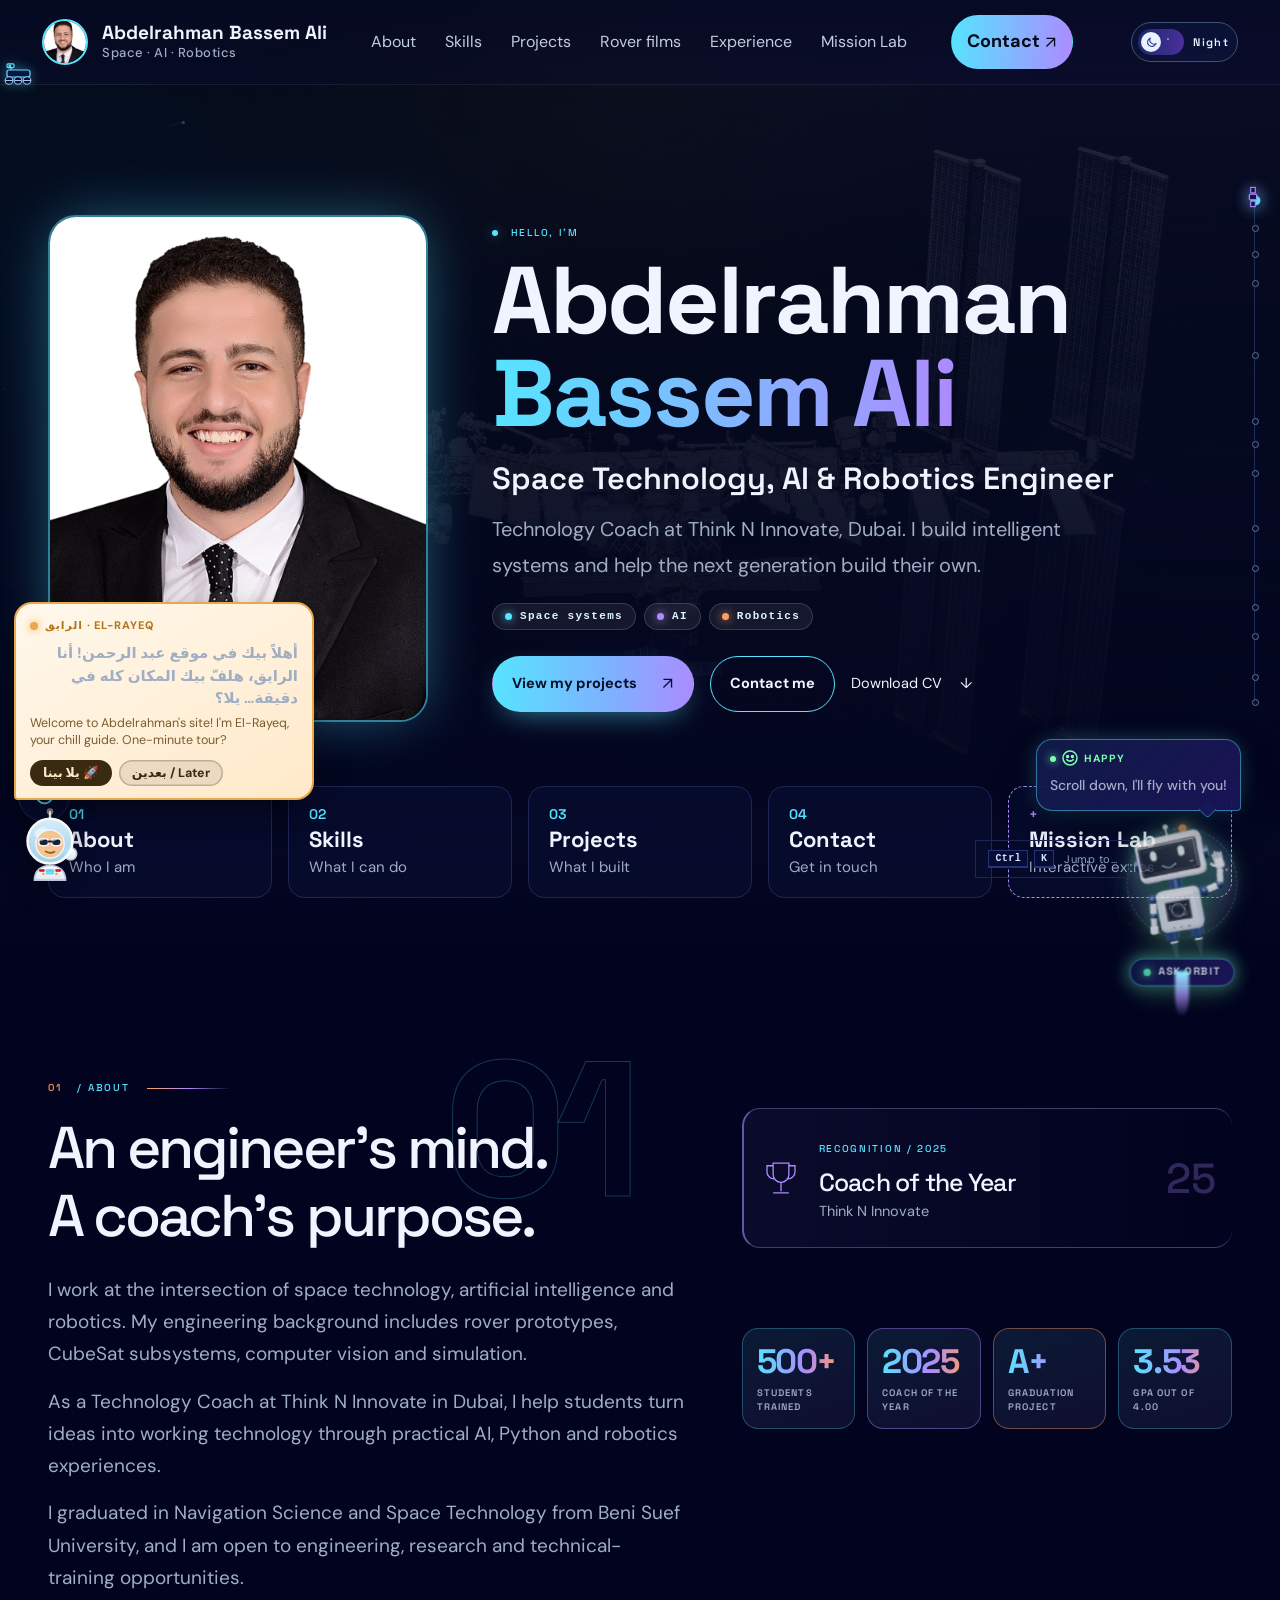
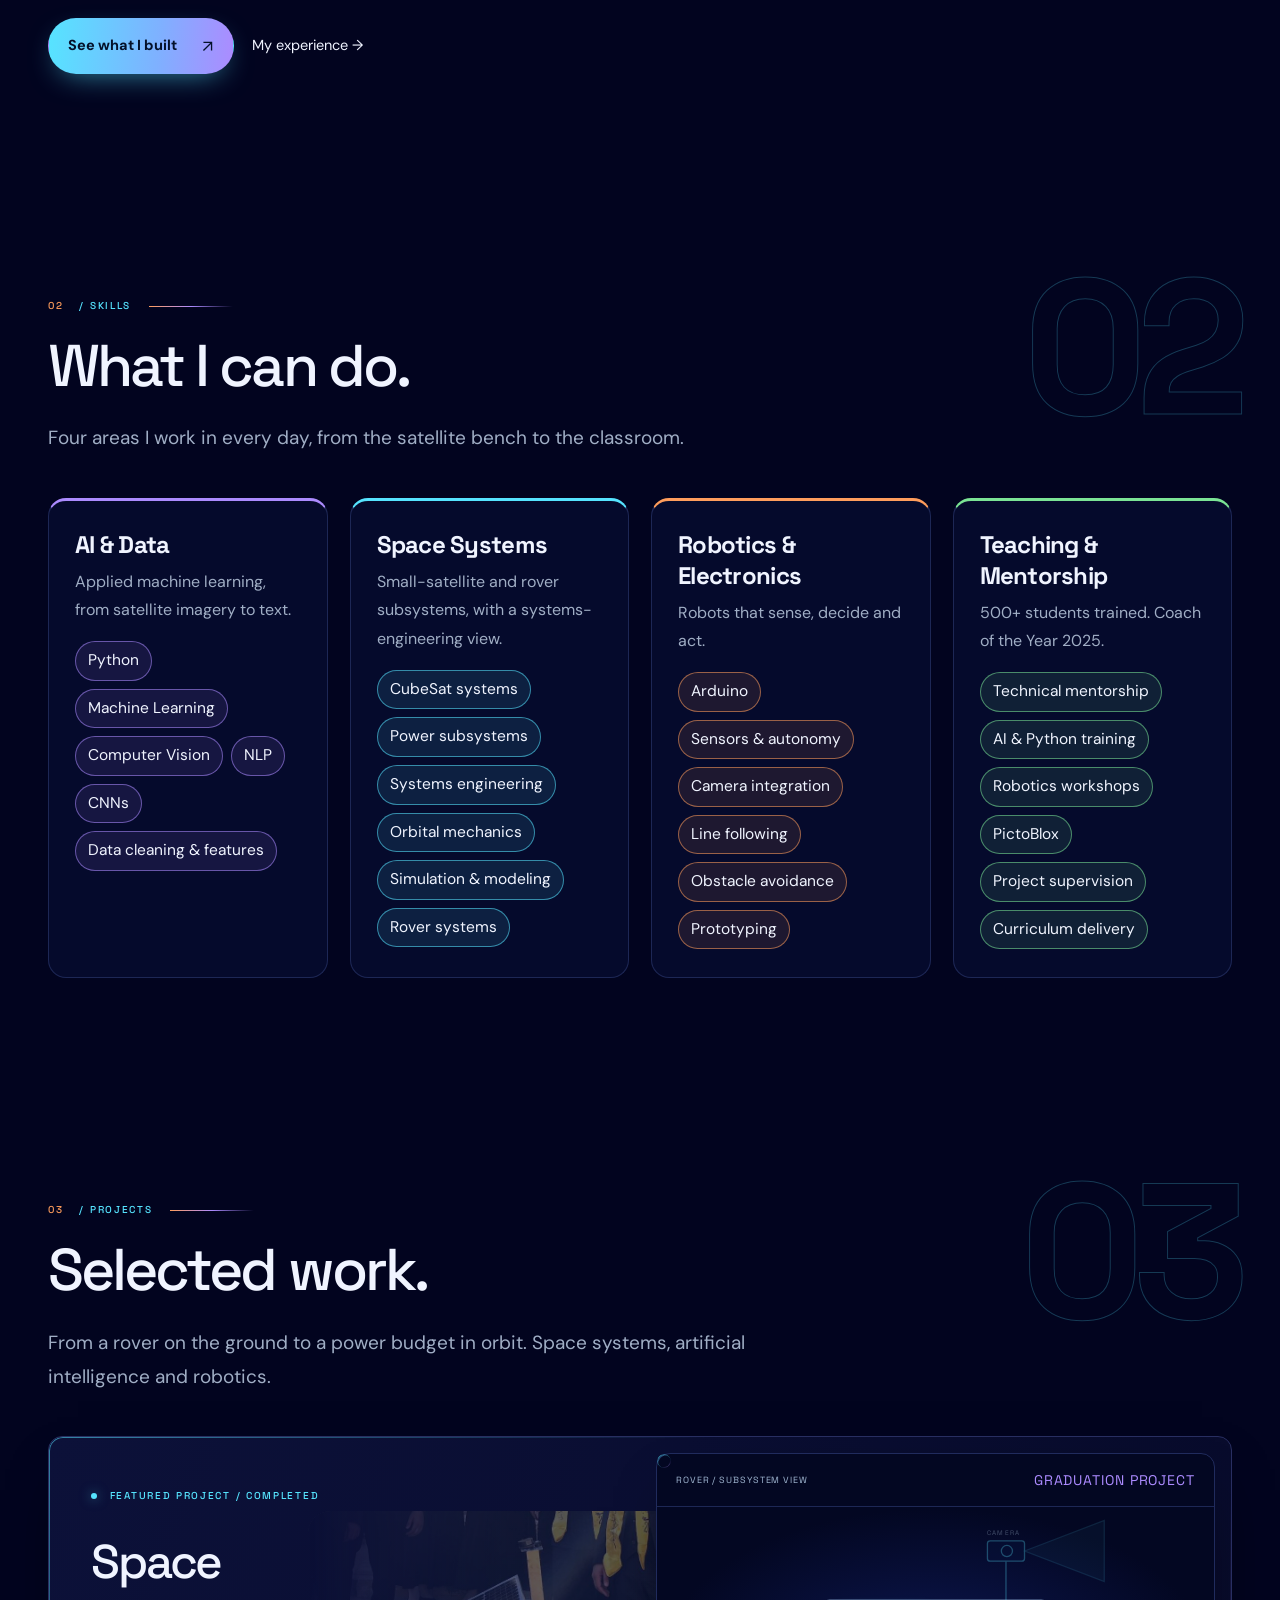
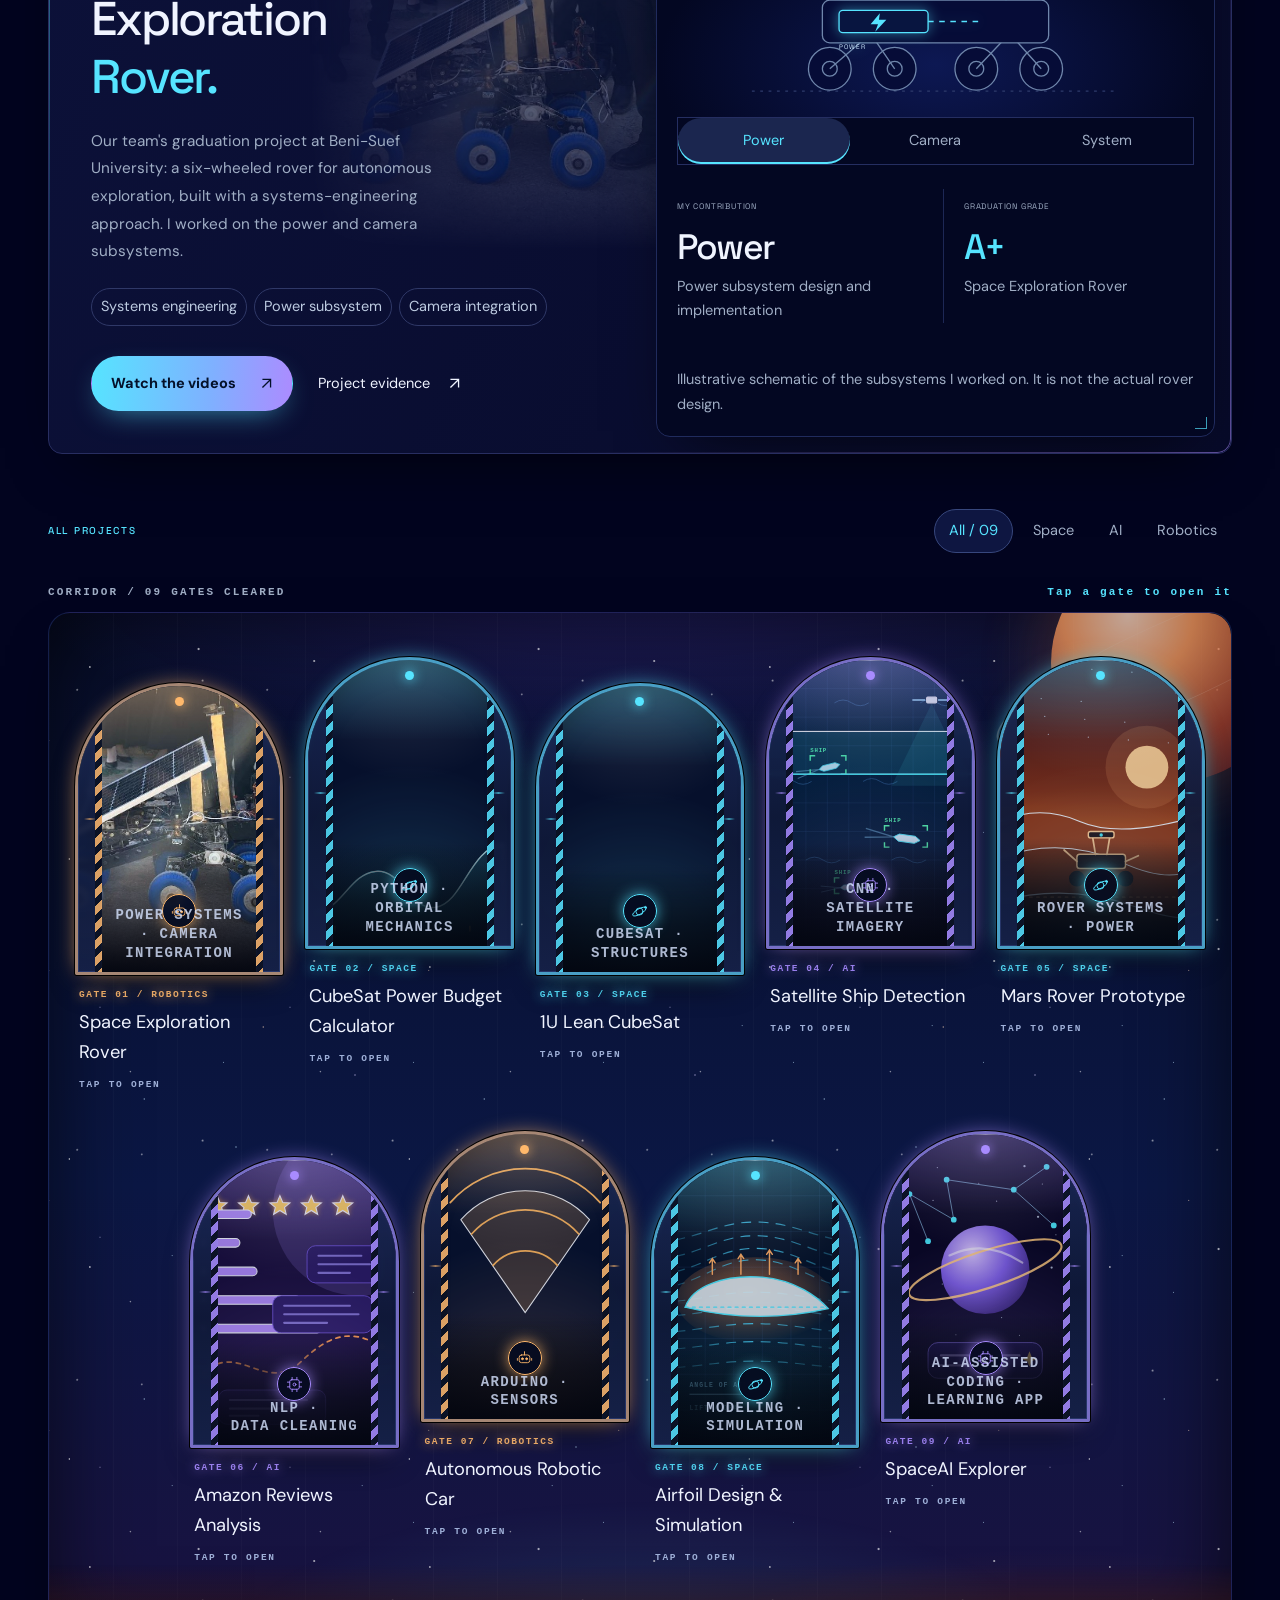
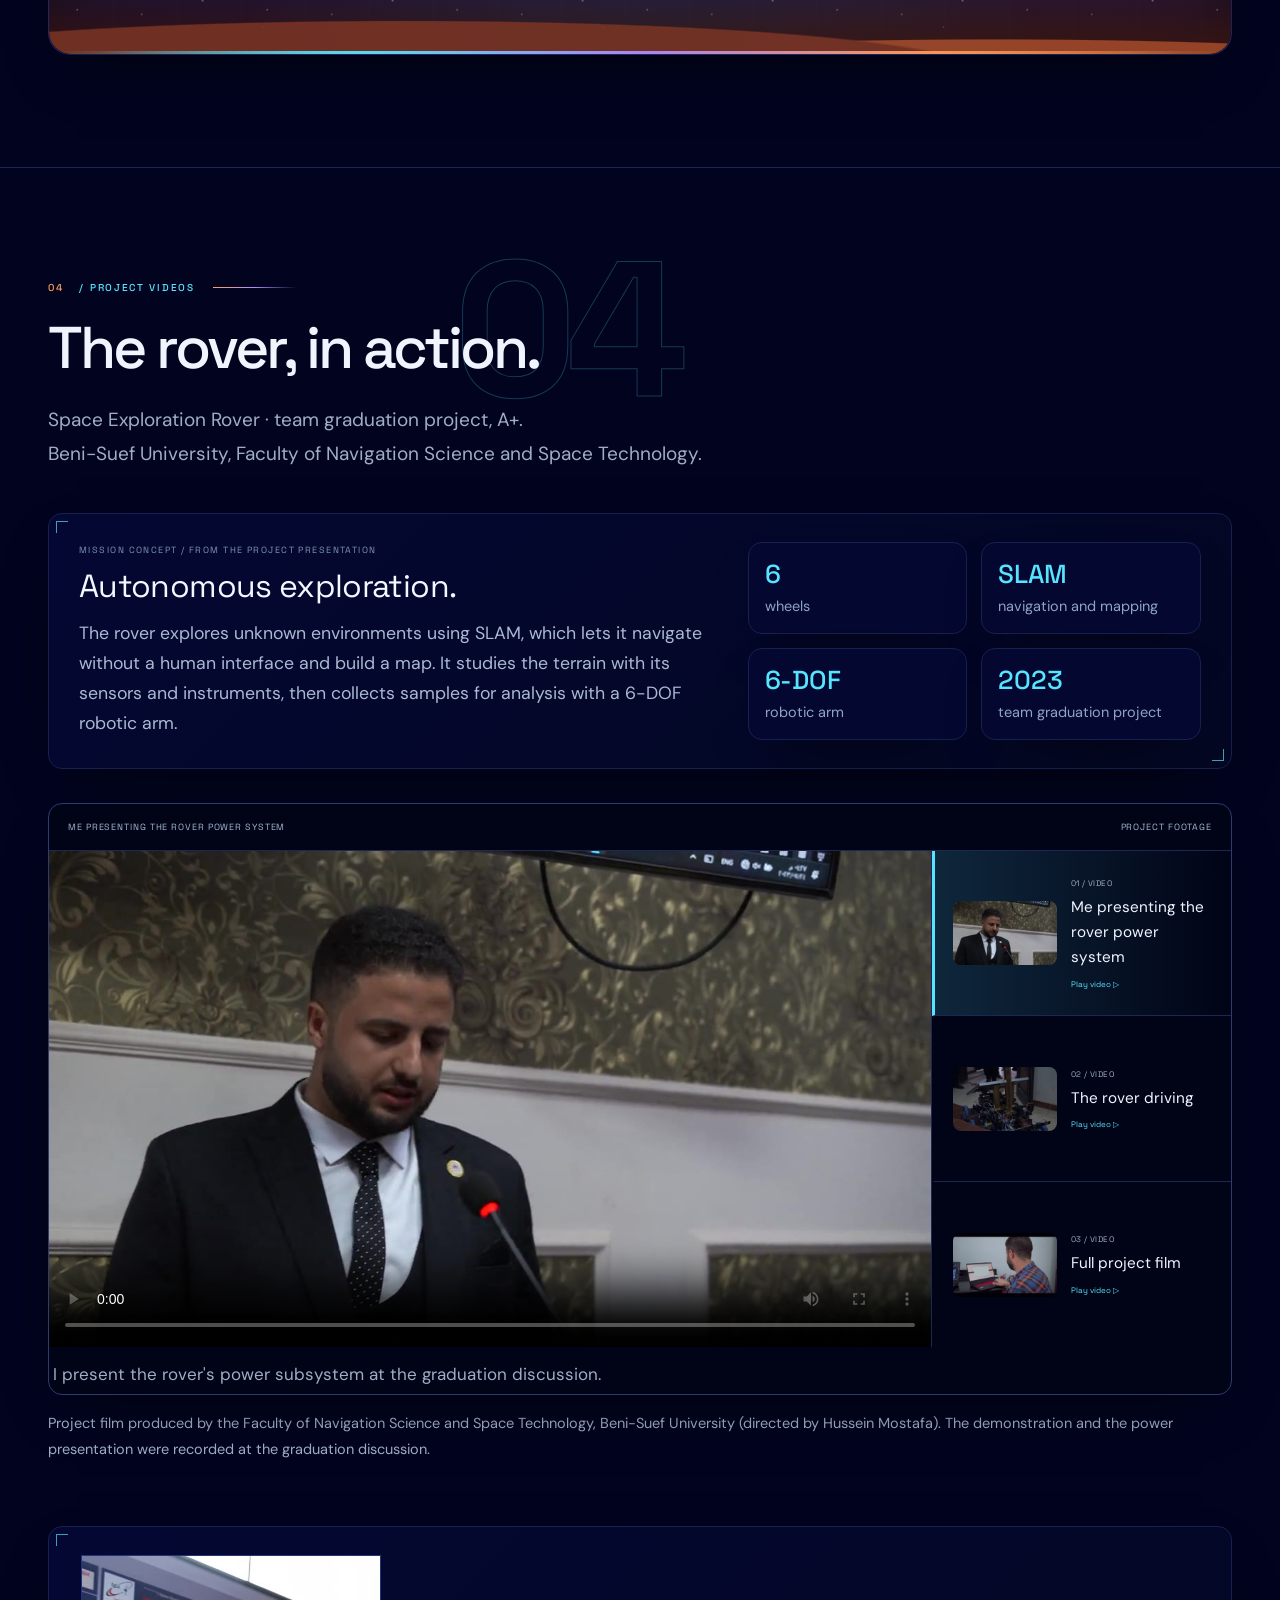
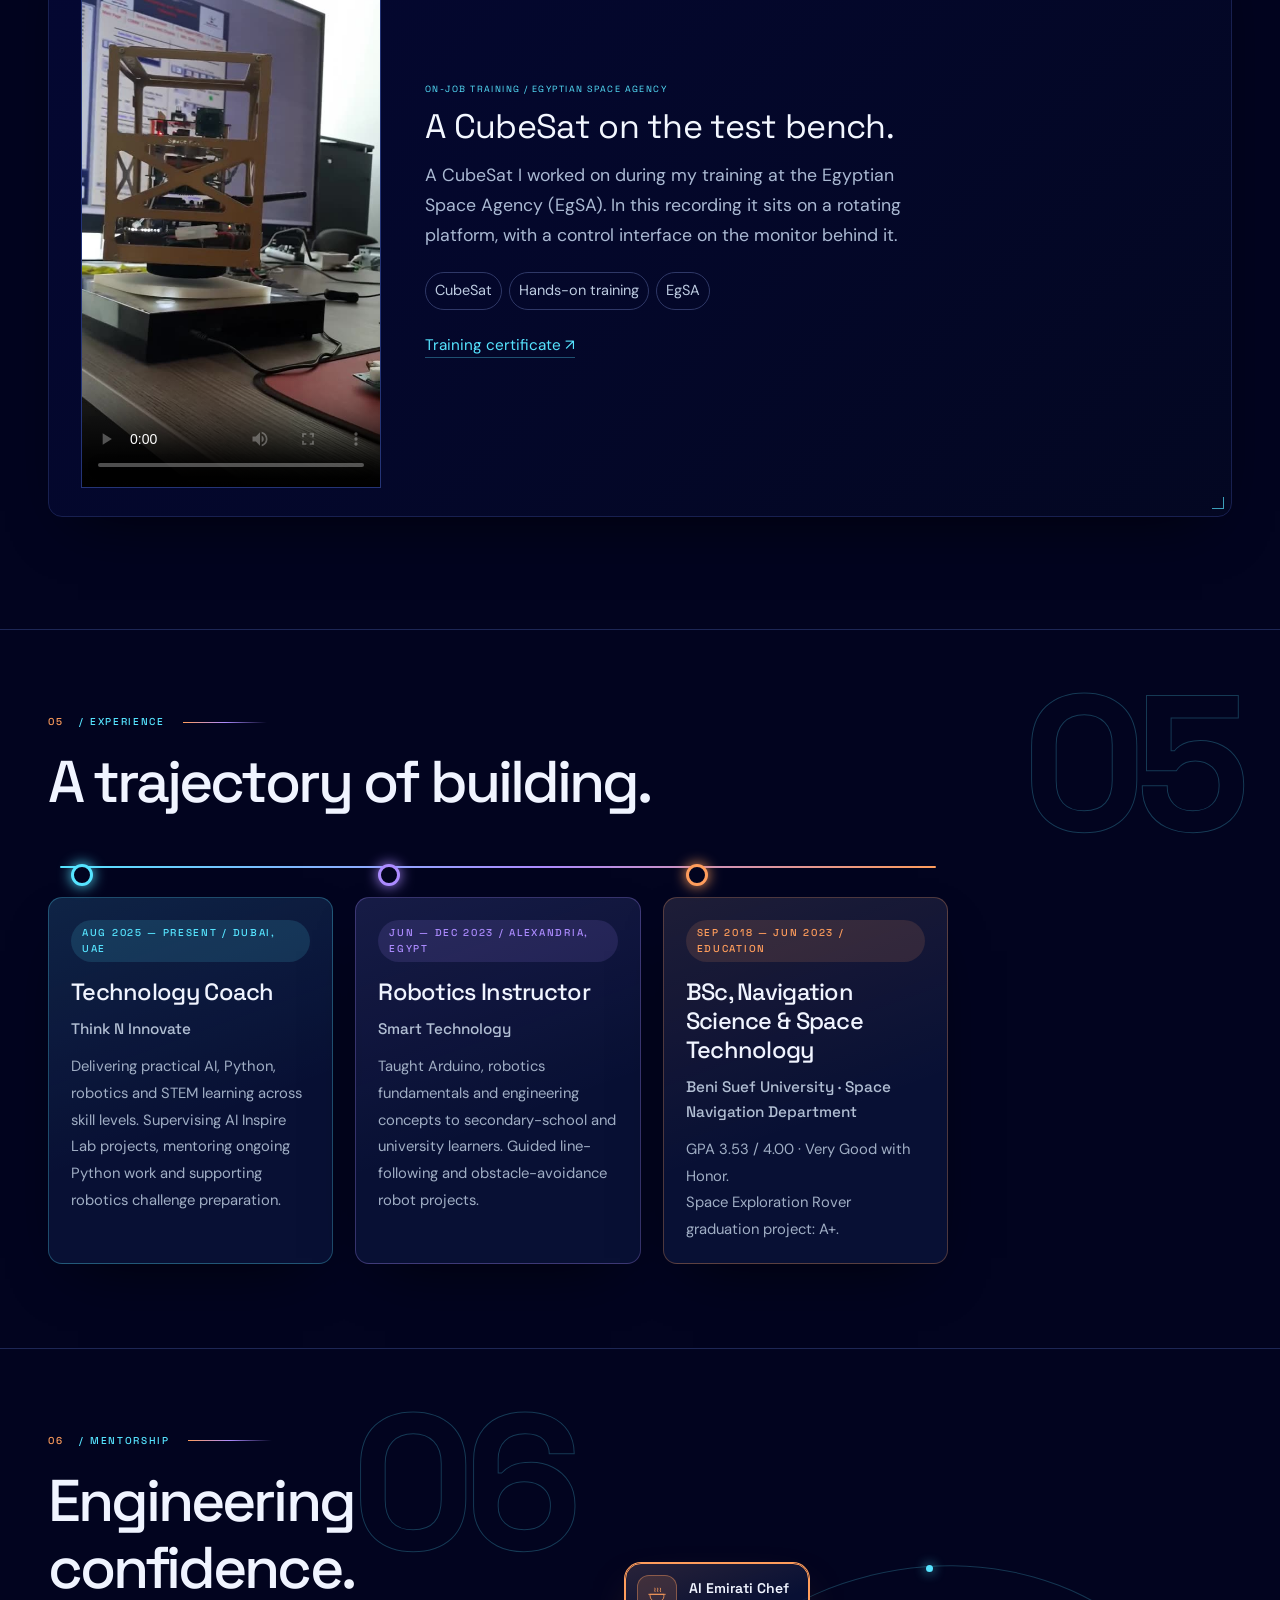
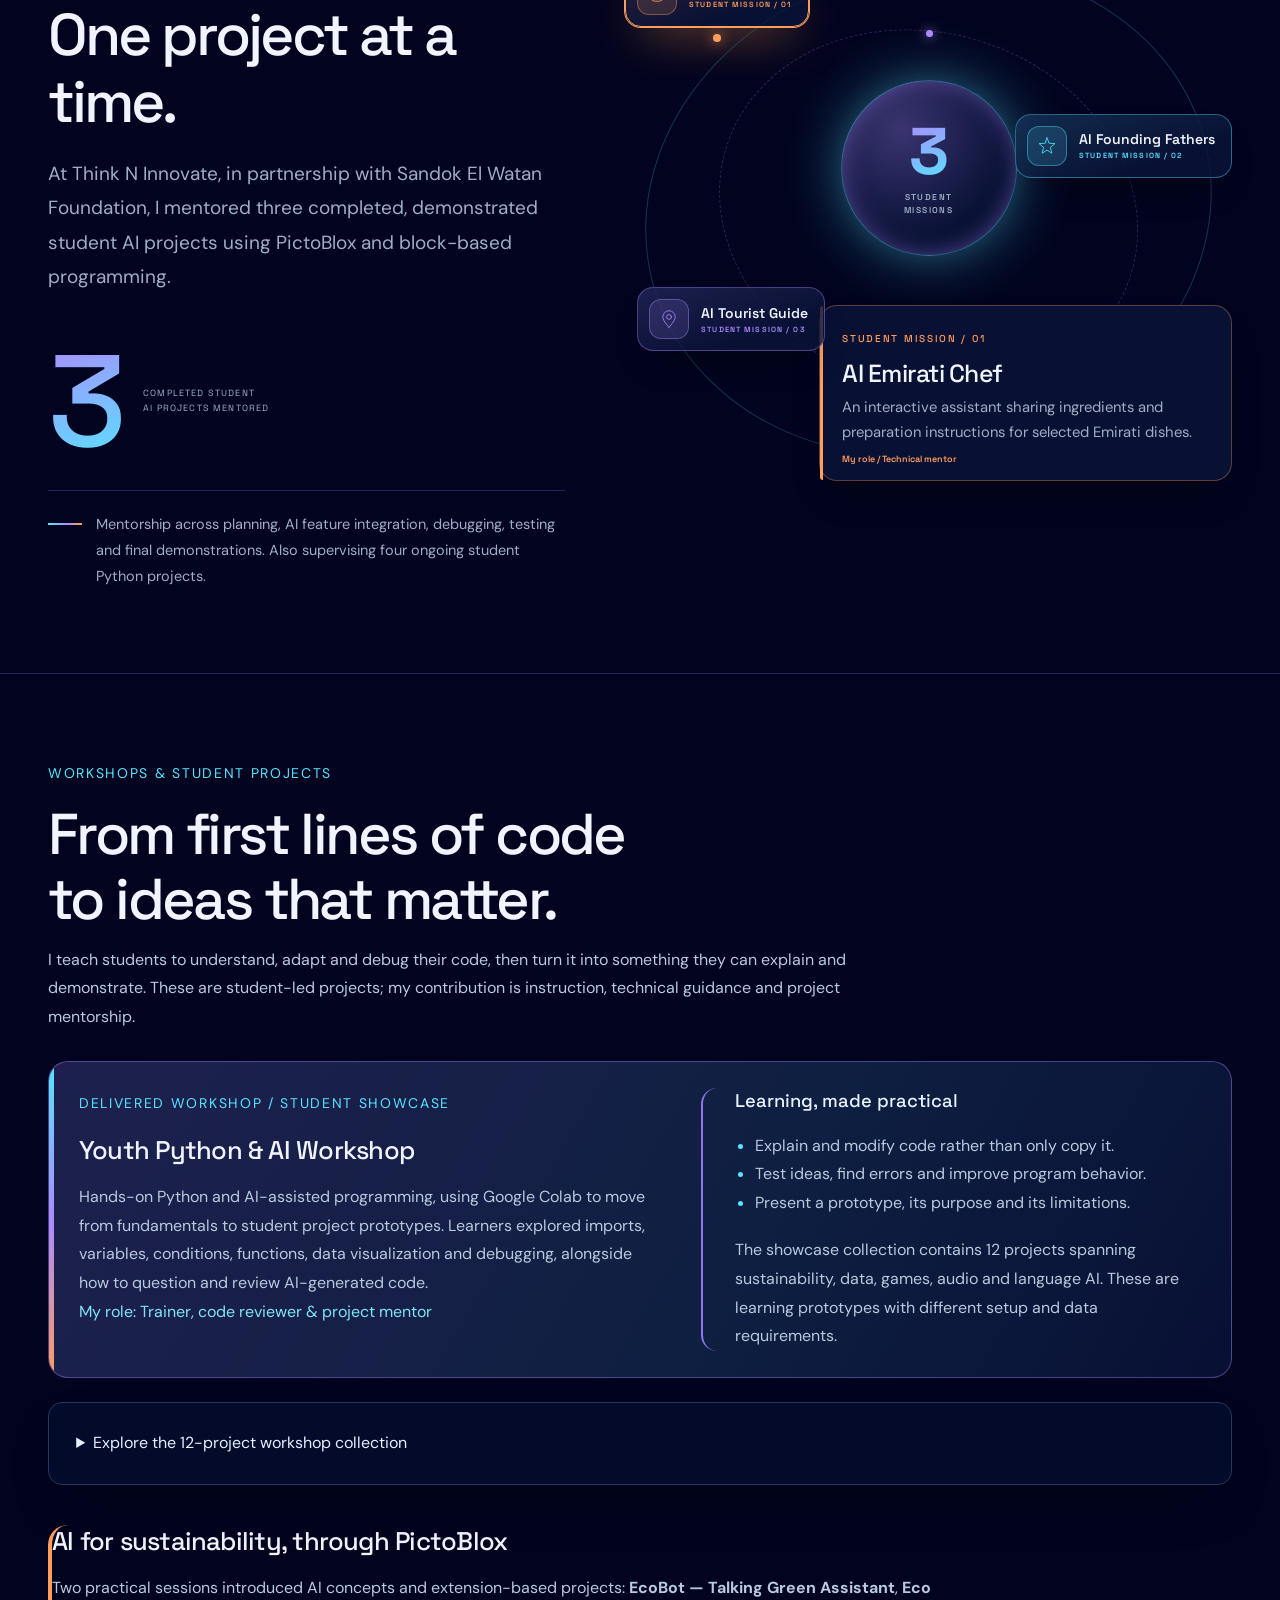
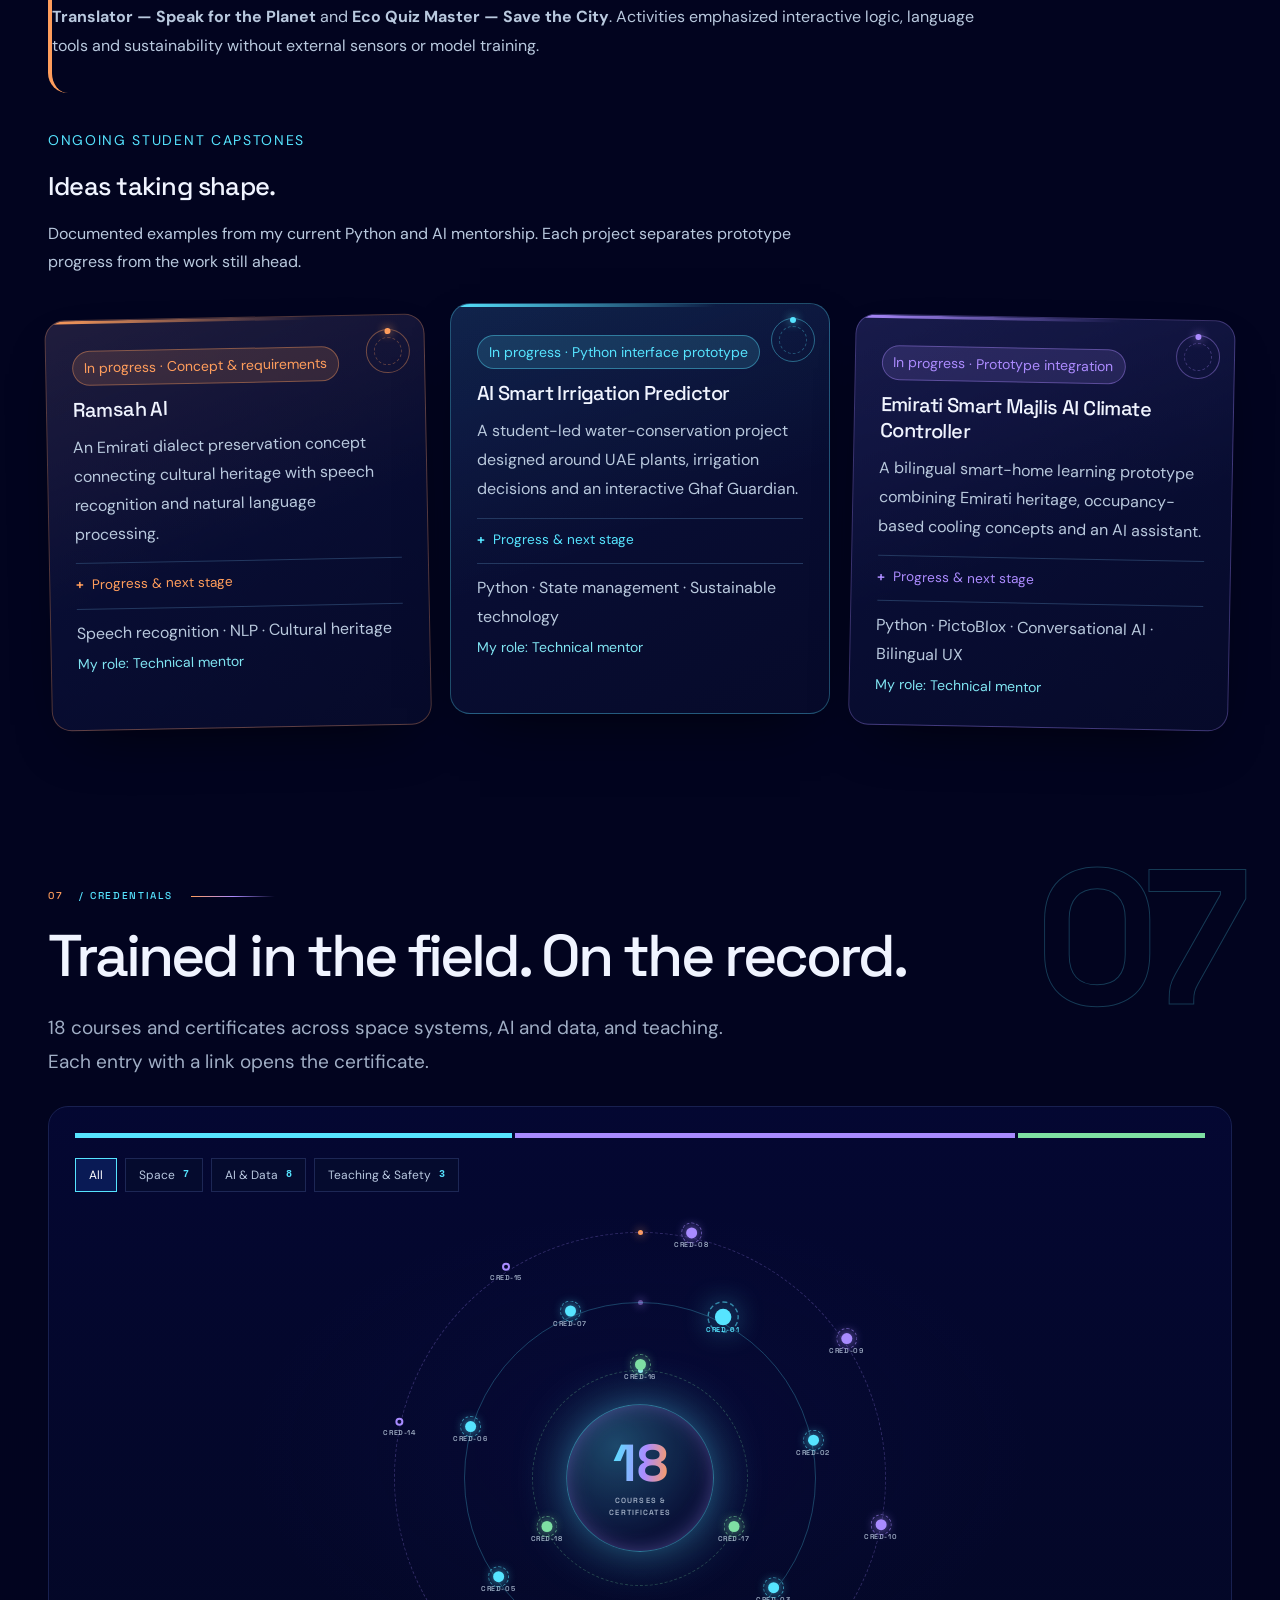
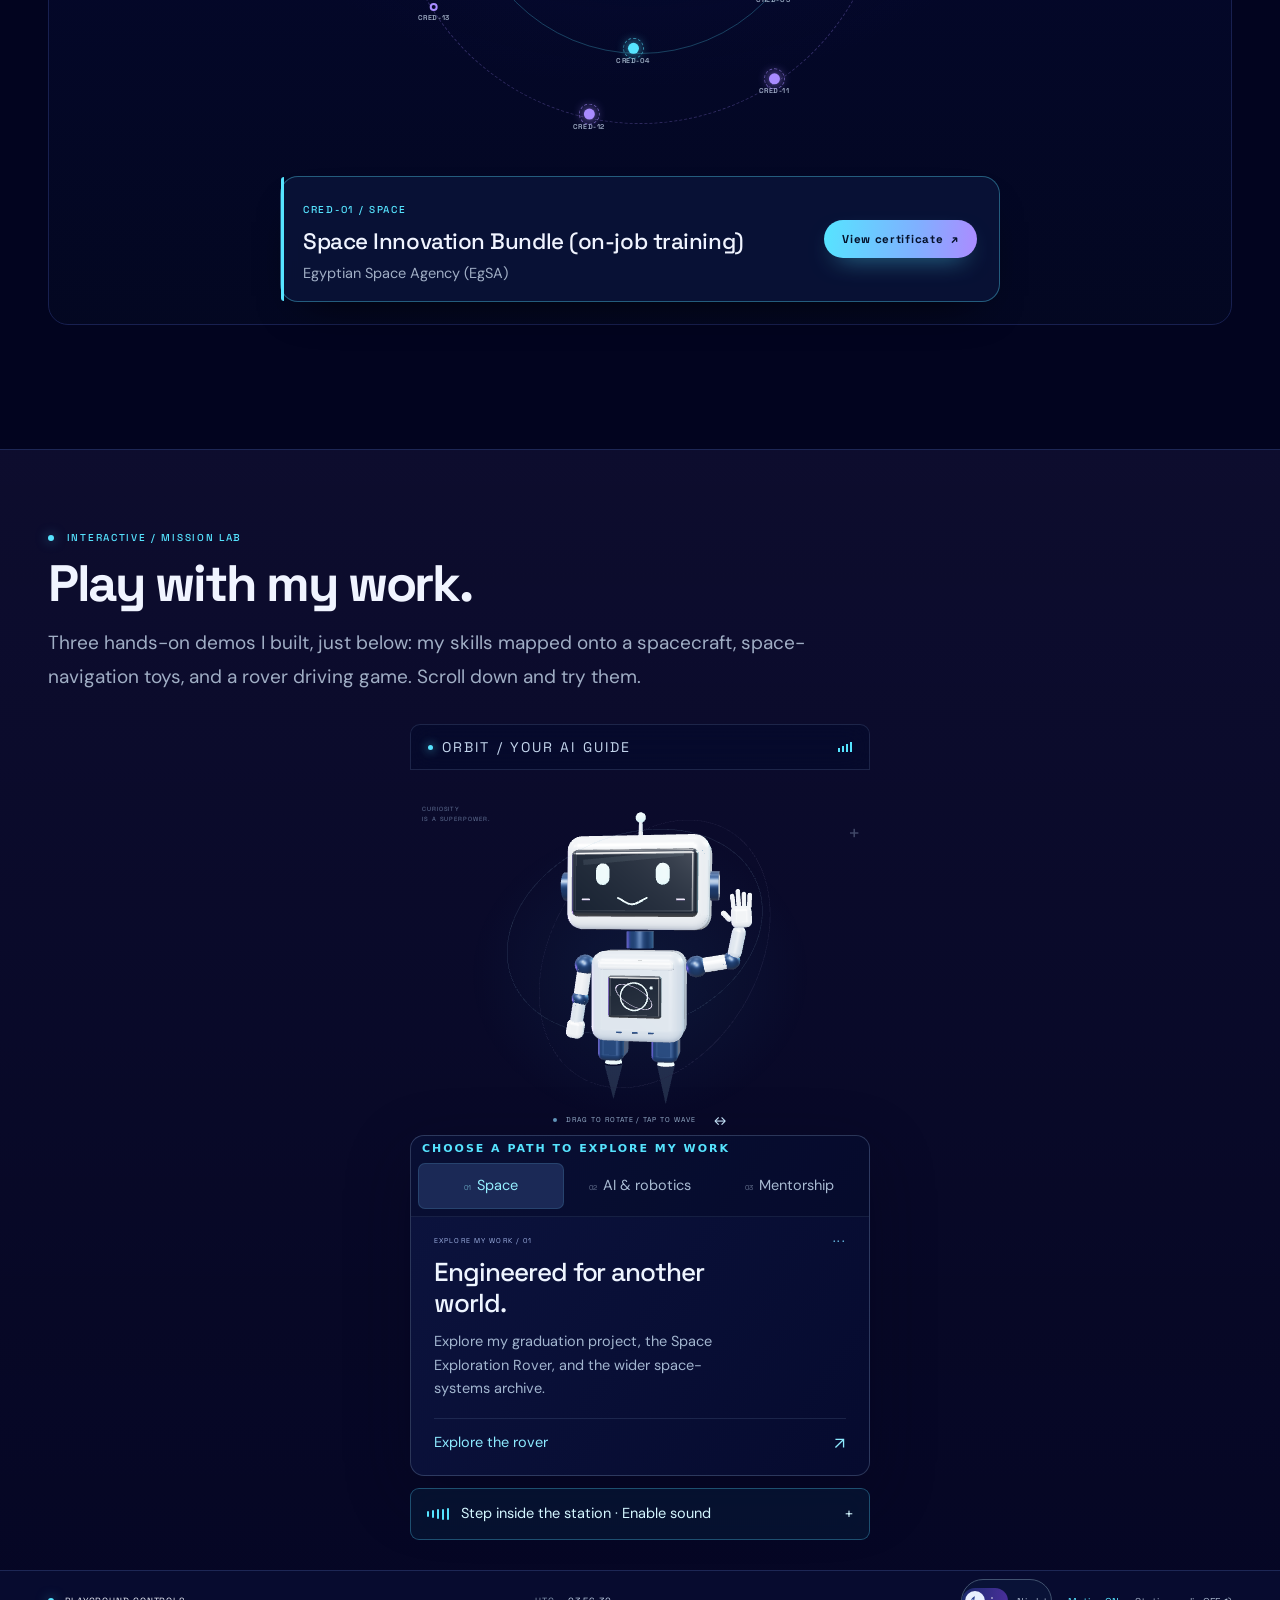
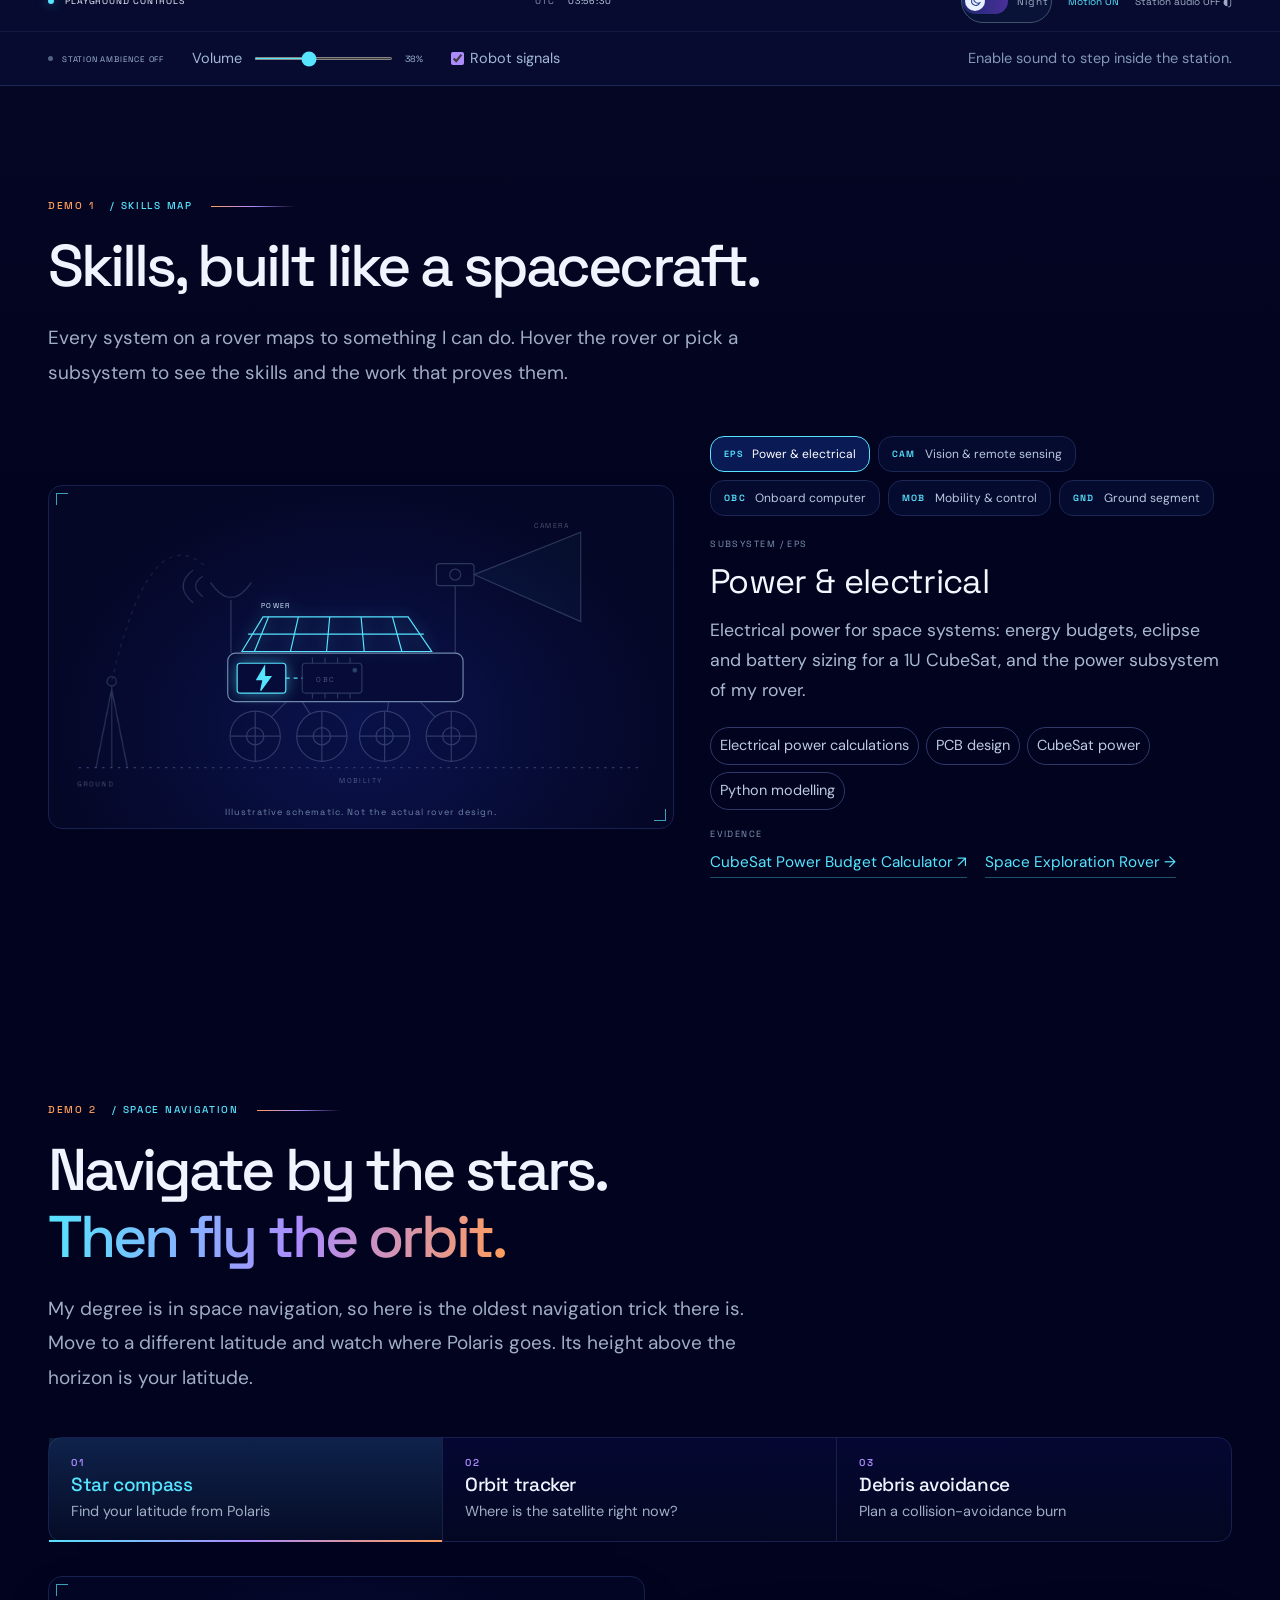
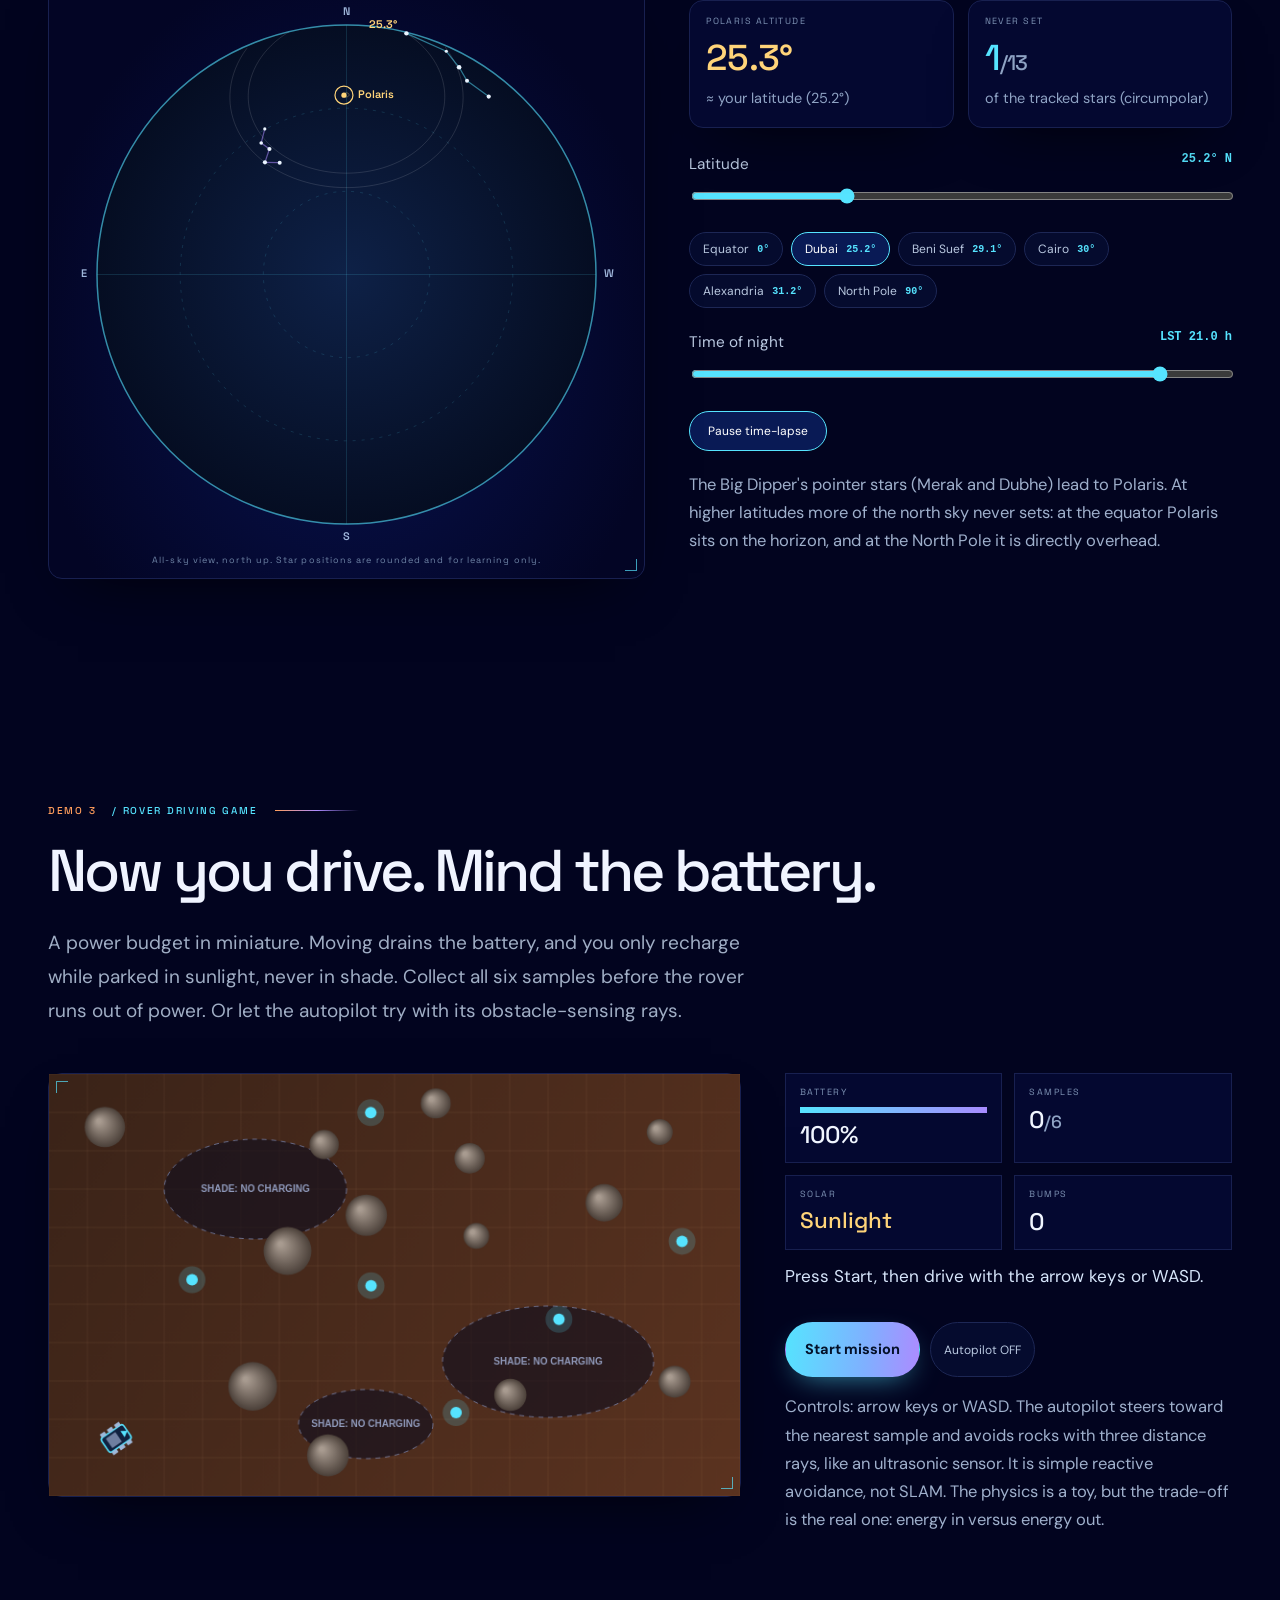
==== commit 3923ca15: "Add El-Rayeq: chill cartoon guide with bilingual site tour" ====
--- a/index.html
+++ b/index.html
@@ -20,5 +20,7 @@
   <script type="module" crossorigin src="./assets/index-BxkjcWM5.js"></script>
   <link rel="stylesheet" crossorigin href="./assets/index-f3HW1Eqk.css">
   <link rel="stylesheet" href="./companion.css">
+  <link rel="stylesheet" href="./rayeq.css">
   <script defer src="./companion.js"></script>
+  <script defer src="./rayeq.js"></script>
 </head><body><div id="root"></div></body></html>
--- a/rayeq.css
+++ b/rayeq.css
@@ -0,0 +1,21 @@
+/* El-Rayeq (الرايق) — chill cartoon guide for the portfolio. No dependencies. */
+.rayeq-wrap{position:fixed;left:14px;bottom:14px;z-index:60;display:flex;flex-direction:column;align-items:flex-start;gap:8px;font-family:"DM Sans",system-ui,sans-serif}
+.rayeq-bud{width:72px;height:78px;cursor:pointer;border:0;background:none;padding:0;filter:drop-shadow(0 6px 14px #0007);transition:transform .25s}
+.rayeq-bud:hover{transform:translateY(-4px) rotate(-3deg)}
+.rayeq-bud:focus-visible{outline:2px solid #ffd36b;outline-offset:3px;border-radius:18px}
+.rayeq-bud svg{width:100%;height:100%;display:block}
+.rayeq-wrap[data-hidden="1"]{display:none}
+.rayeq-bubble{max-width:min(300px,calc(100vw - 40px));background:linear-gradient(150deg,#fff8ec,#ffe9c9);color:#3a2a12;border:2px solid #e8a94d;border-radius:18px 18px 18px 4px;padding:12px 14px;box-shadow:0 14px 34px -8px #0009;opacity:0;transform:translateY(8px) scale(.96);transform-origin:bottom left;transition:opacity .25s,transform .25s;pointer-events:none}
+.rayeq-bubble.on{opacity:1;transform:none;pointer-events:auto}
+.rayeq-bubble .ar{direction:rtl;text-align:right;font-weight:700;font-size:15px;line-height:1.5;margin:0}
+.rayeq-bubble .en{font-size:12.5px;line-height:1.4;color:#7a5c2e;margin:5px 0 0}
+.rayeq-bubble .name{display:flex;align-items:center;gap:7px;margin:0 0 6px;font-size:11px;font-weight:800;letter-spacing:.08em;text-transform:uppercase;color:#b3771a}
+.rayeq-bubble .name:before{content:"";width:8px;height:8px;border-radius:50%;background:#e8a94d;box-shadow:0 0 8px #e8a94d}
+.rayeq-btns{display:flex;flex-wrap:wrap;gap:7px;margin-top:10px}
+.rayeq-btns button{cursor:pointer;border:0;border-radius:999px;padding:7px 13px;font:700 12.5px/1 "DM Sans",system-ui,sans-serif;background:#3a2a12;color:#ffe9c9;transition:transform .15s,background .15s}
+.rayeq-btns button:hover{transform:translateY(-1px);background:#54401c}
+.rayeq-btns button.ghost{background:#00000014;color:#3a2a12;box-shadow:inset 0 0 0 1.5px #3a2a1240}
+.rayeq-btns button.ghost:hover{background:#00000022}
+.rayeq-spot{outline:3px solid #ffd36b !important;outline-offset:6px;border-radius:10px;box-shadow:0 0 0 8px #ffd36b22,0 0 40px -6px #ffd36b88 !important;transition:outline-color .3s,box-shadow .3s}
+@media(max-width:560px){.rayeq-bud{width:60px;height:66px}.rayeq-bubble .ar{font-size:14px}}
+@media(prefers-reduced-motion:reduce){.rayeq-bud,.rayeq-bud:hover{transform:none}.rayeq-bubble{transition:none}}
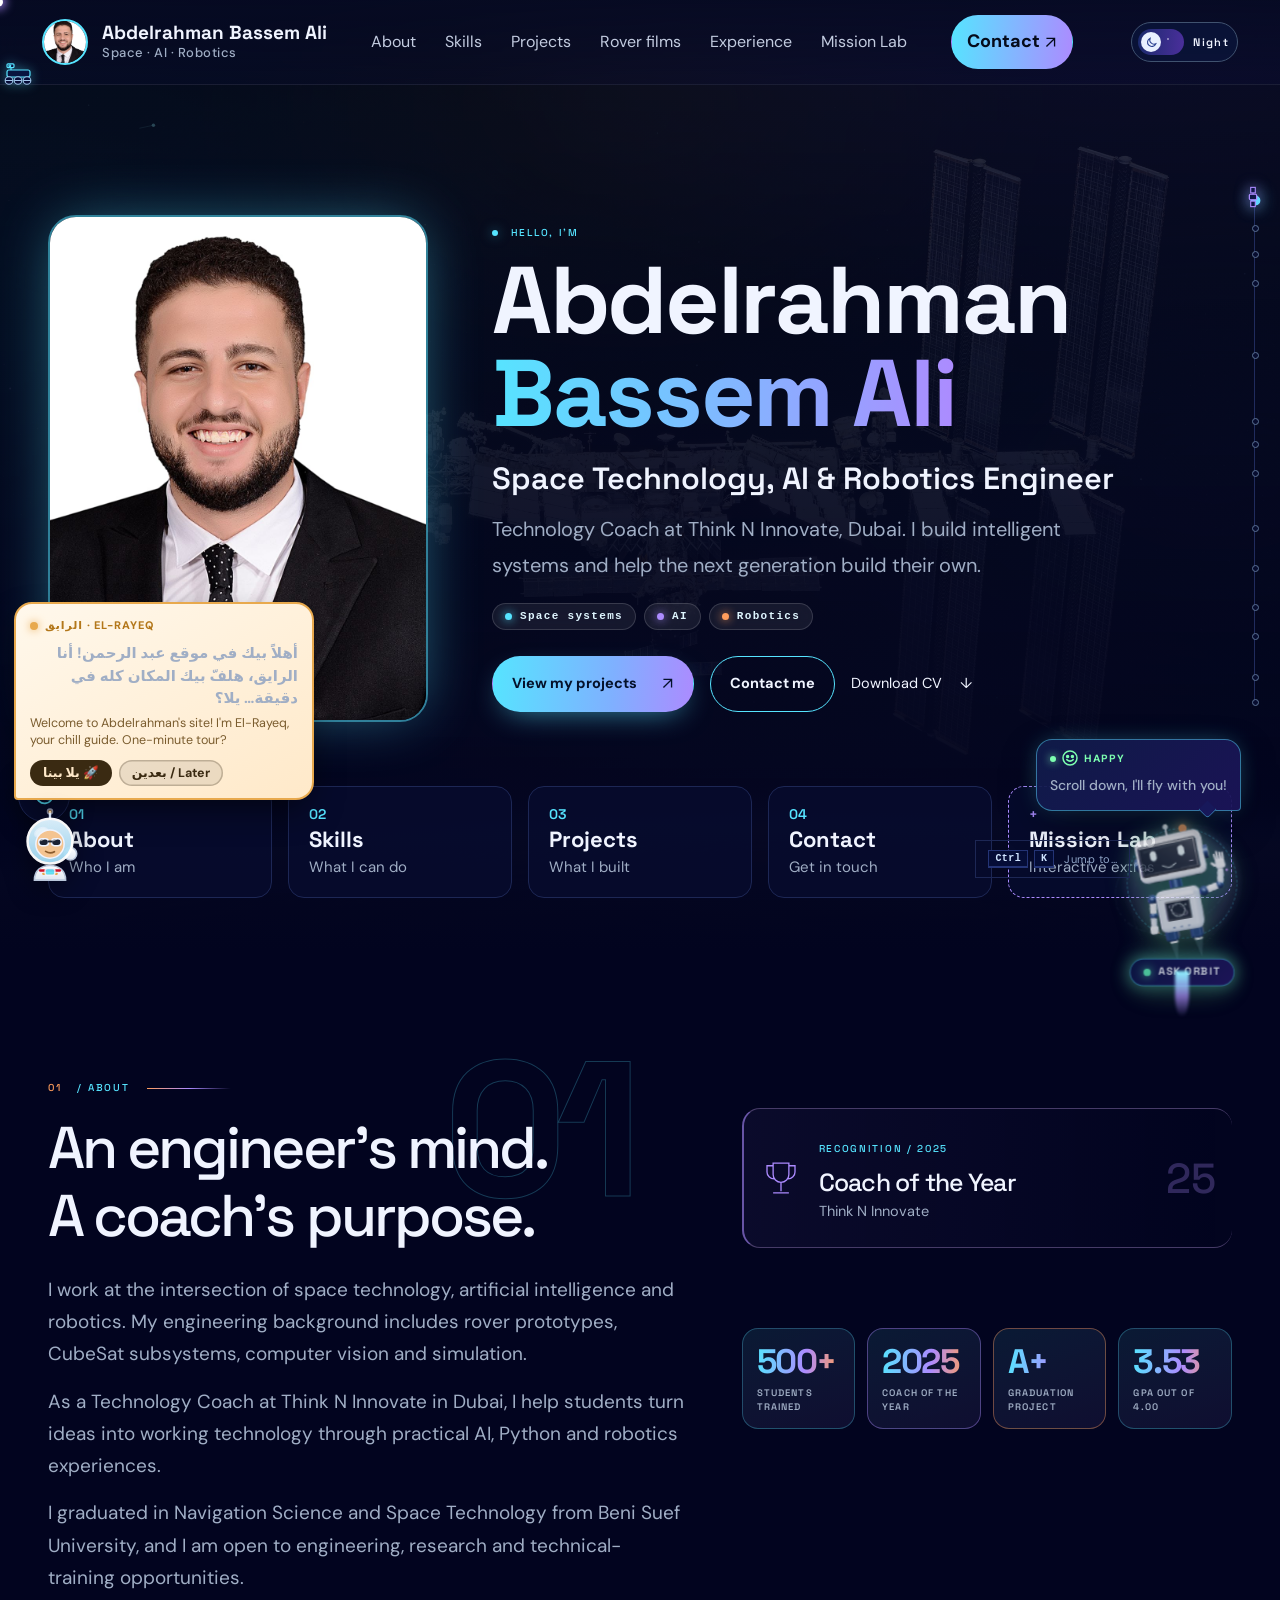
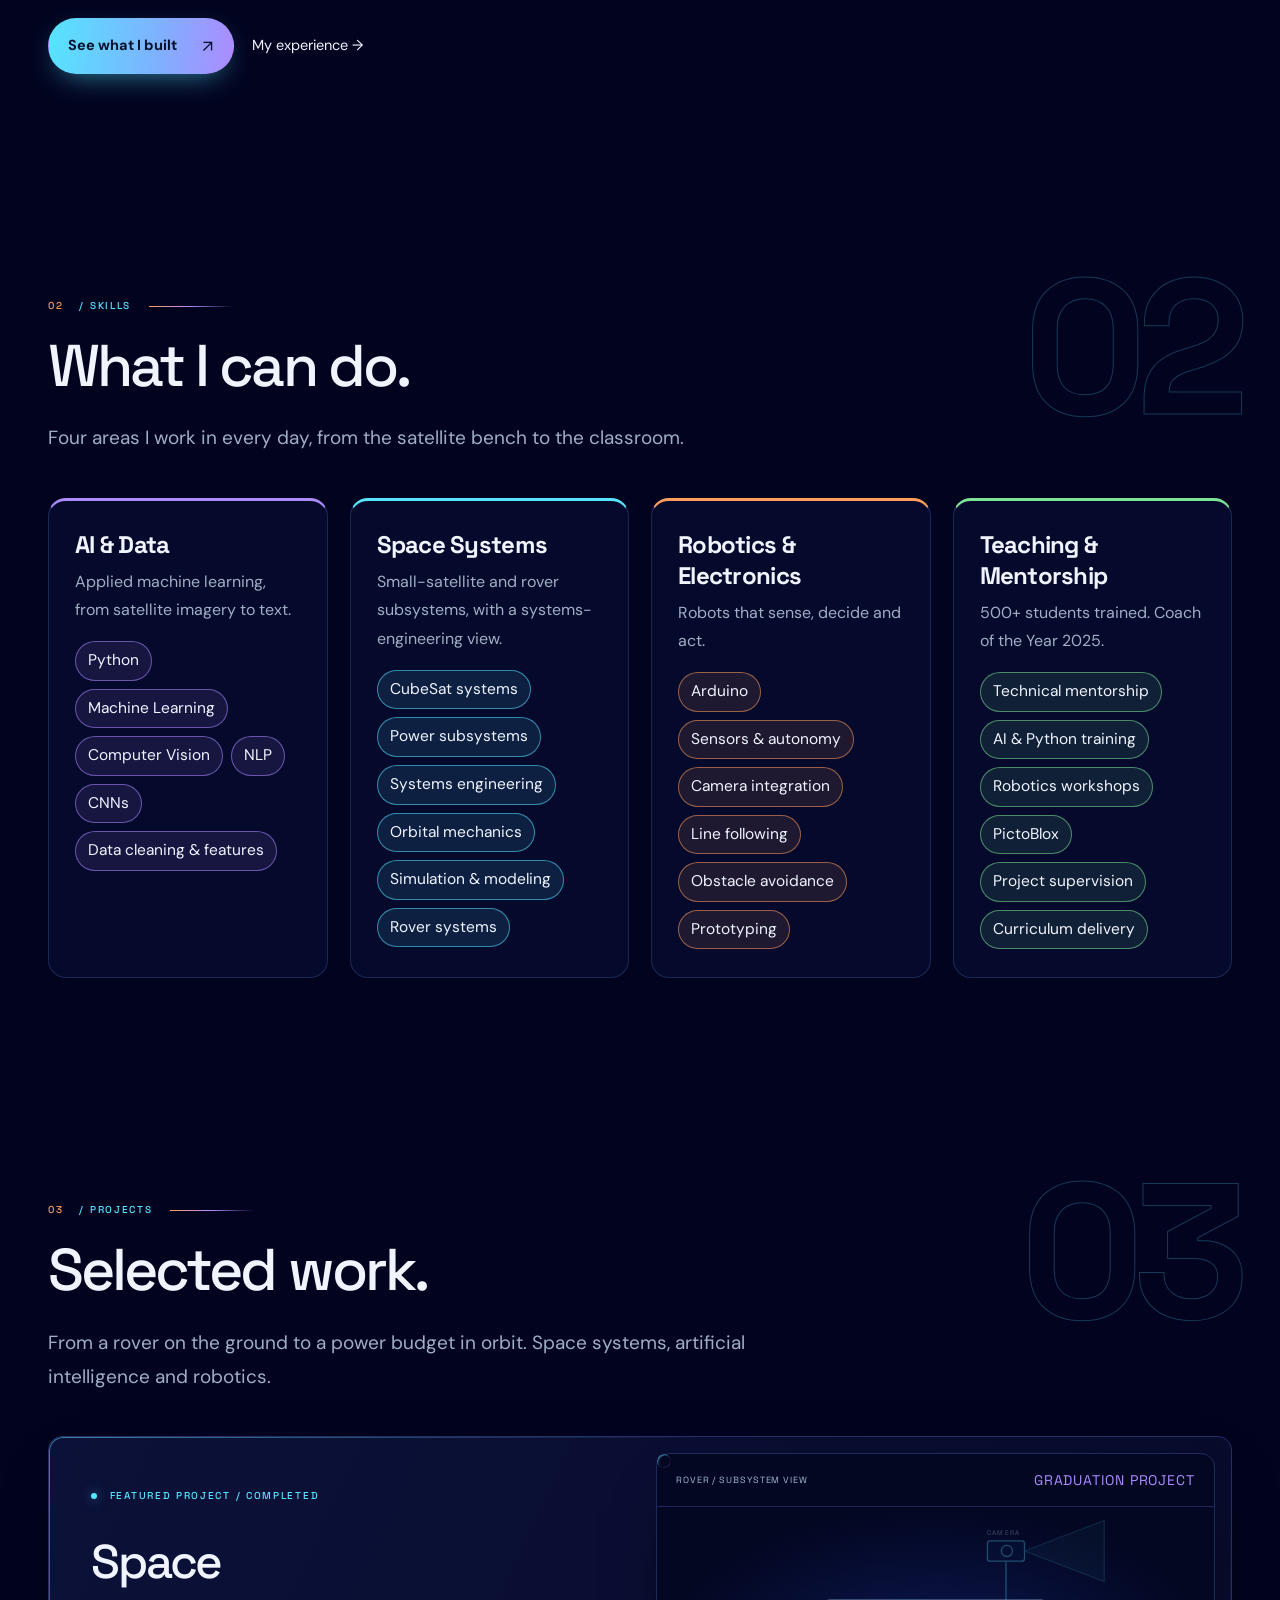
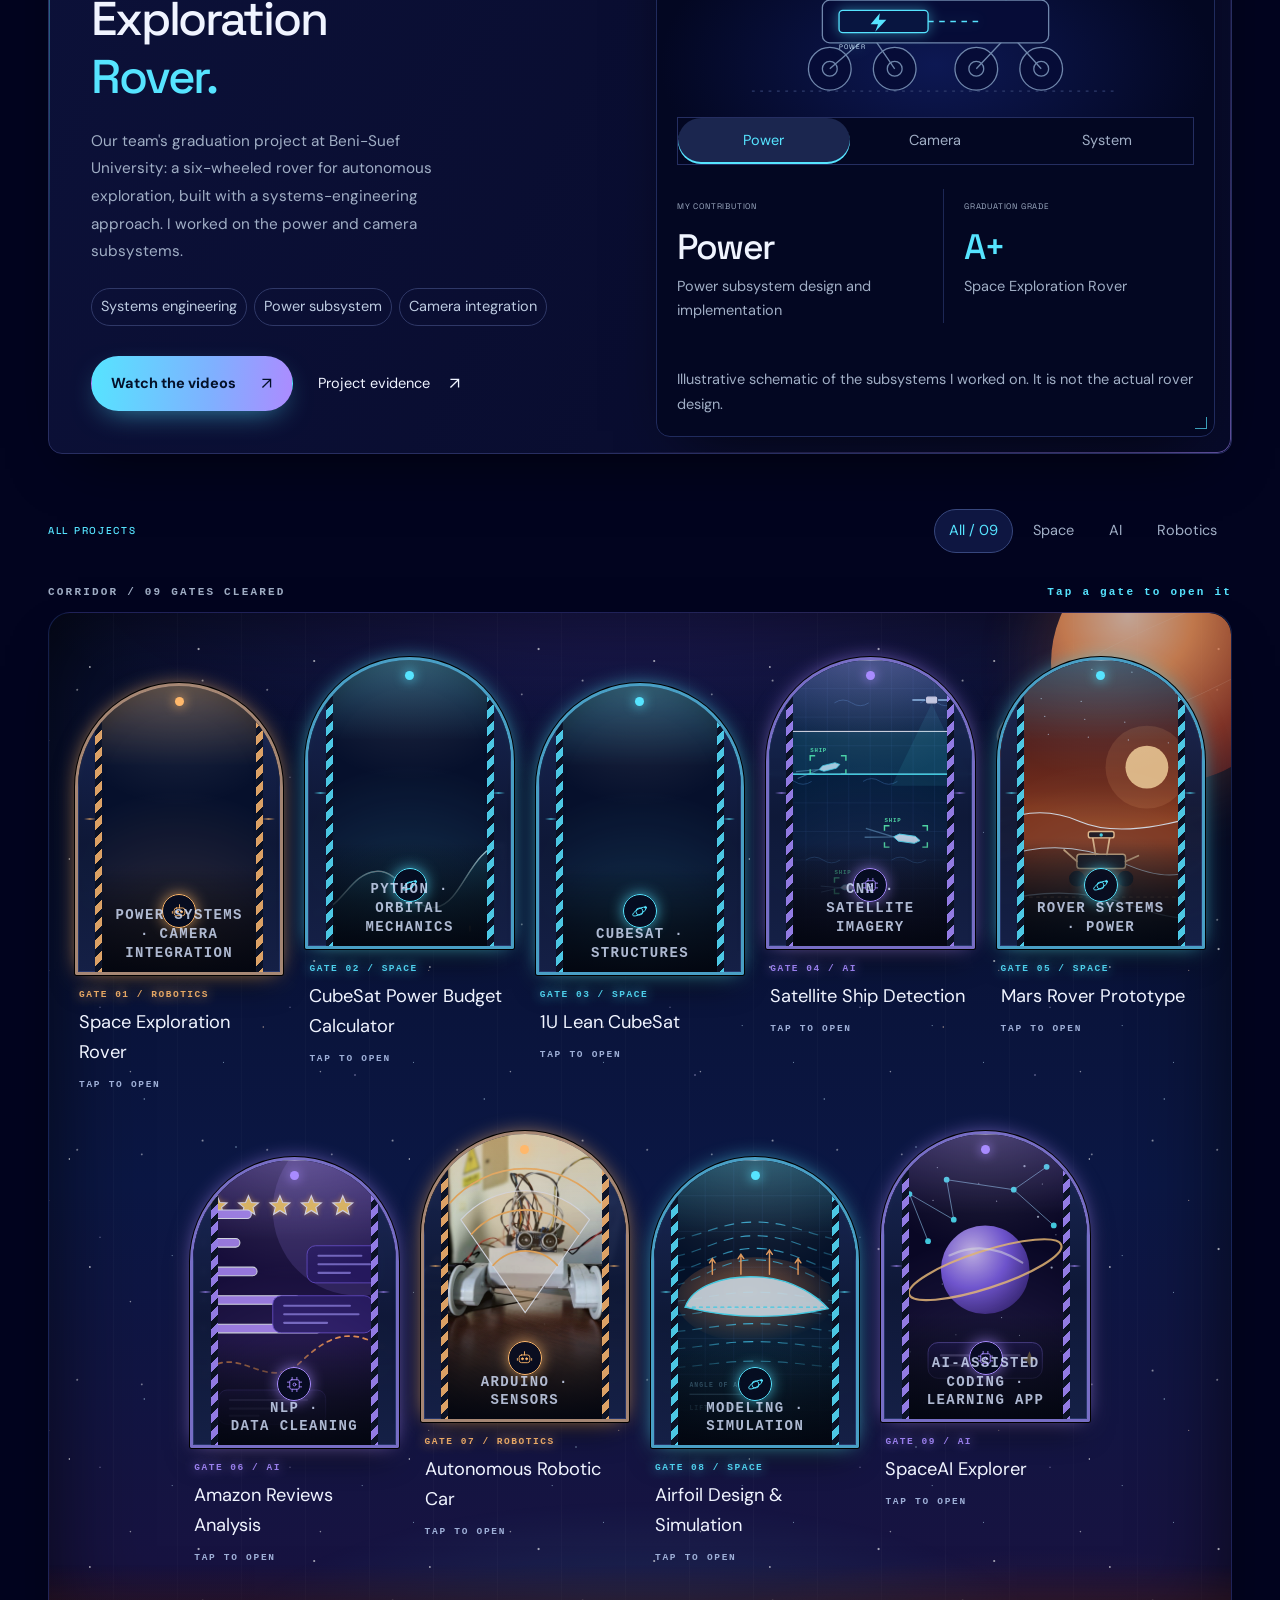
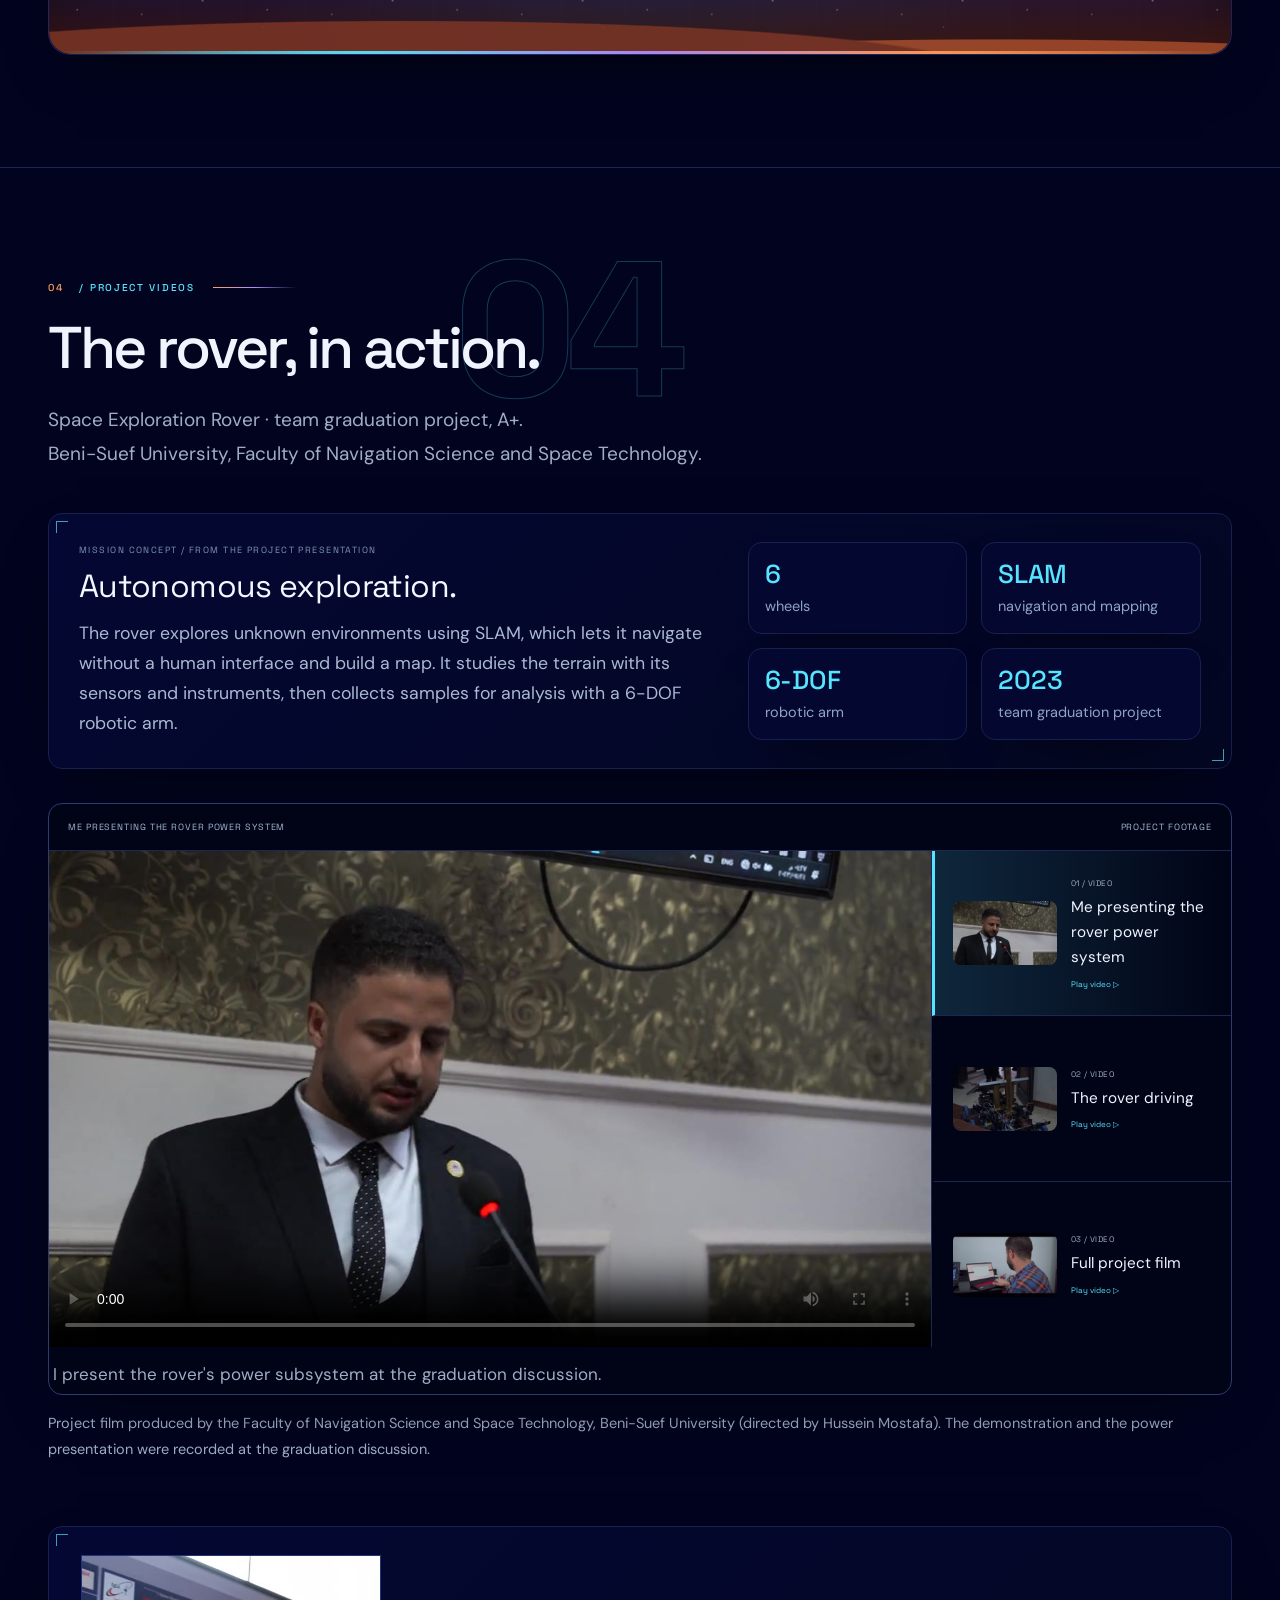
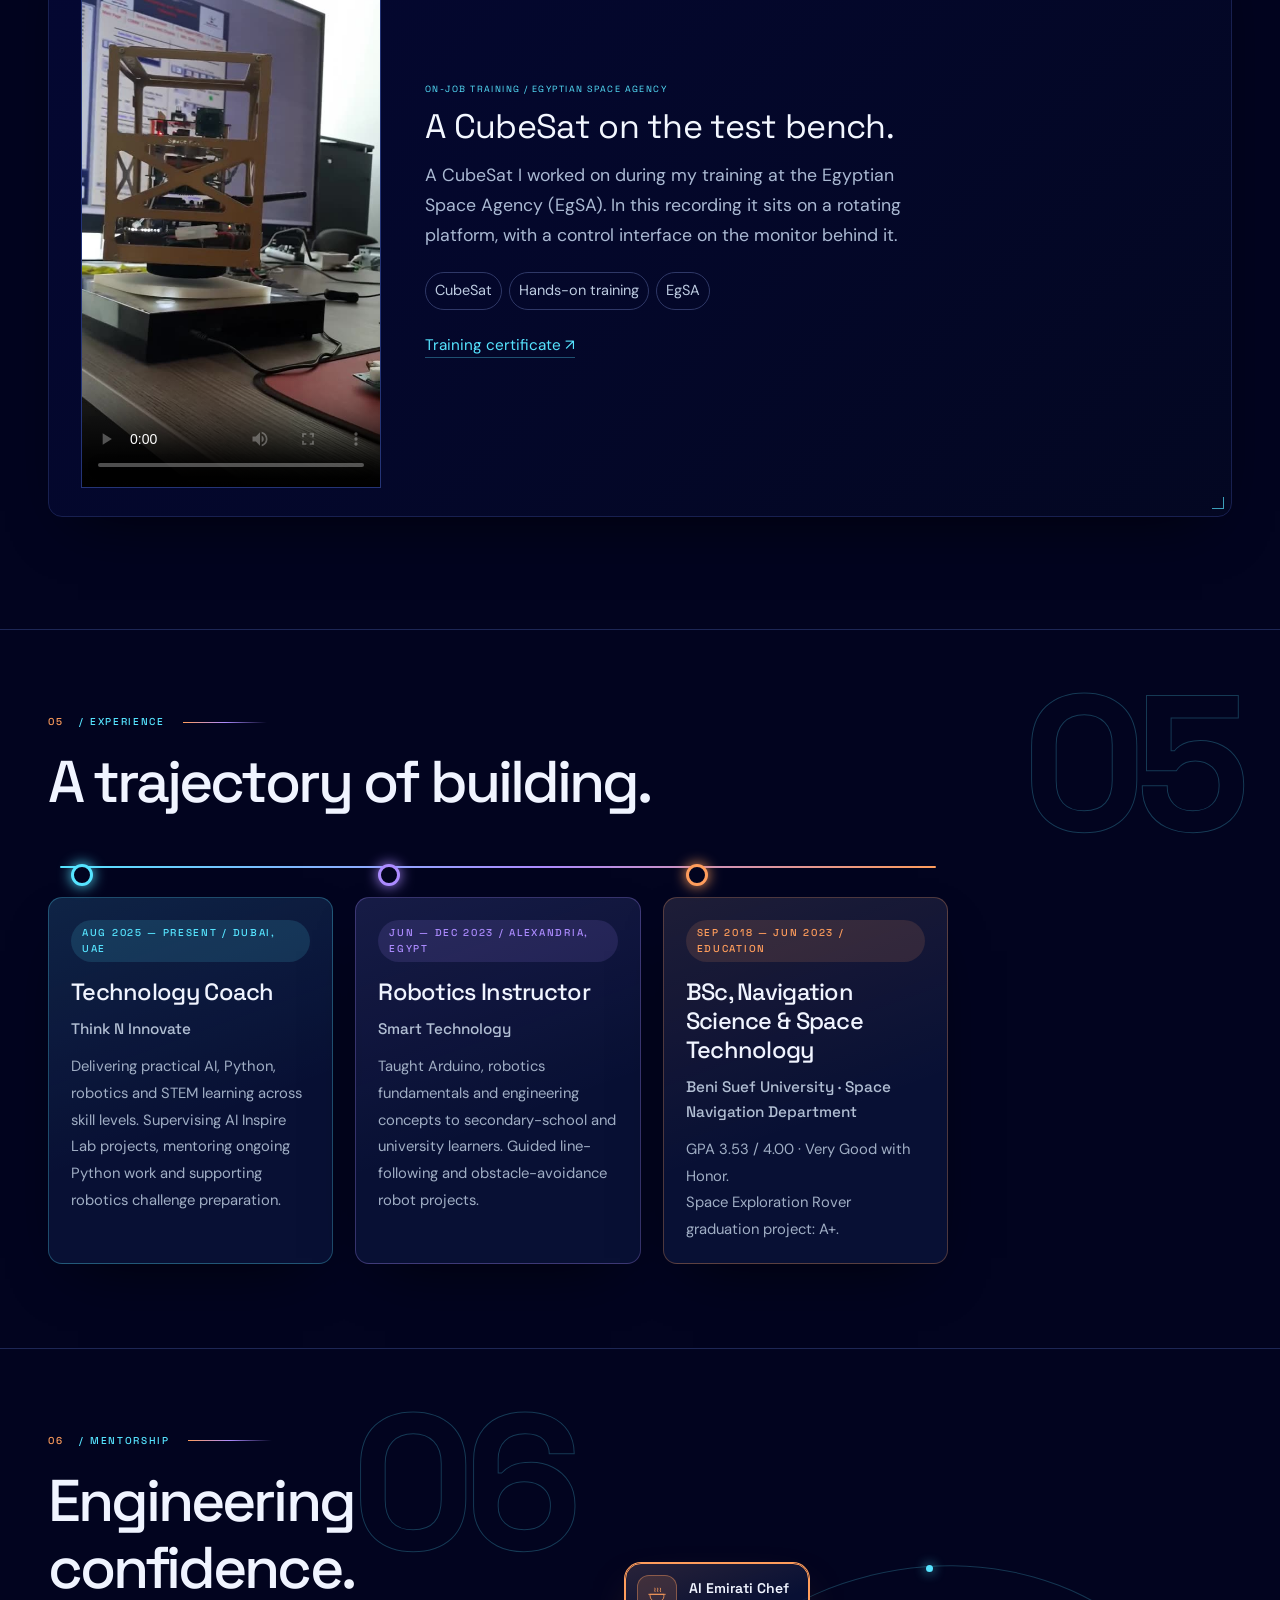
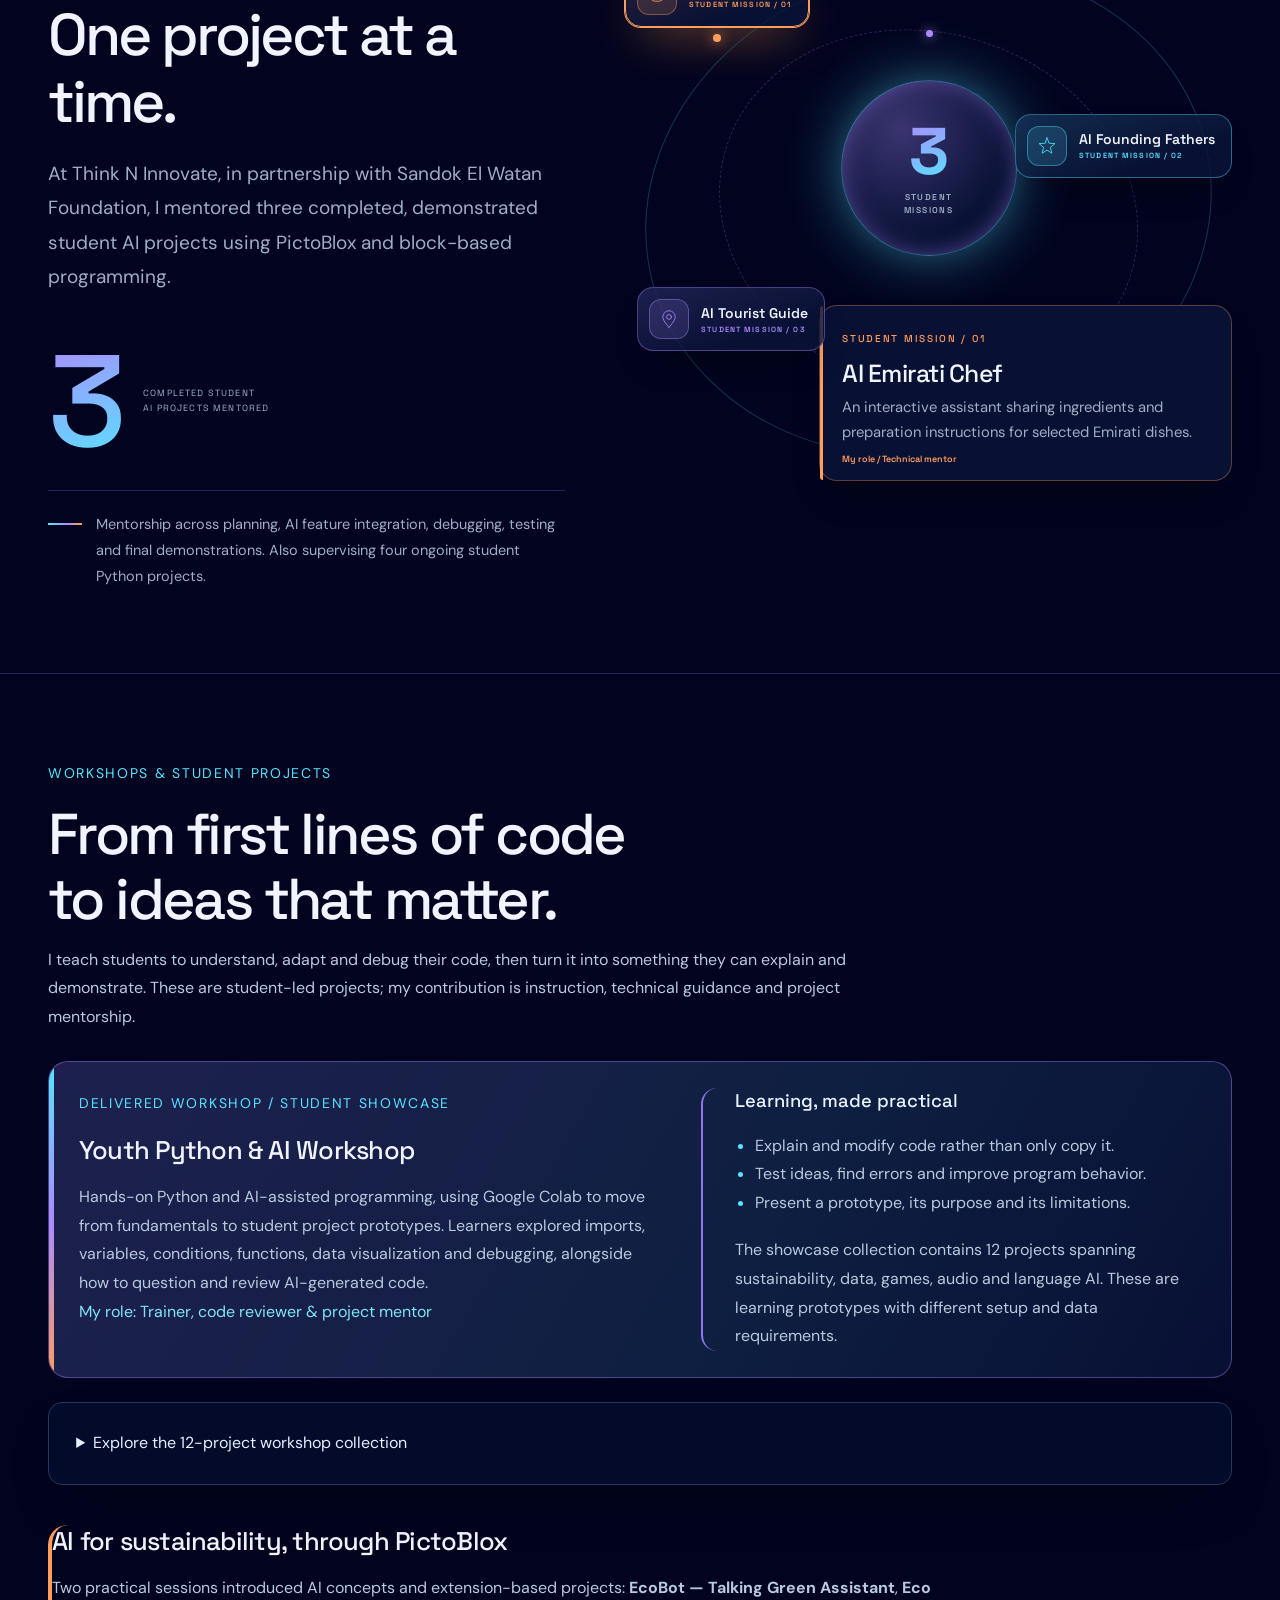
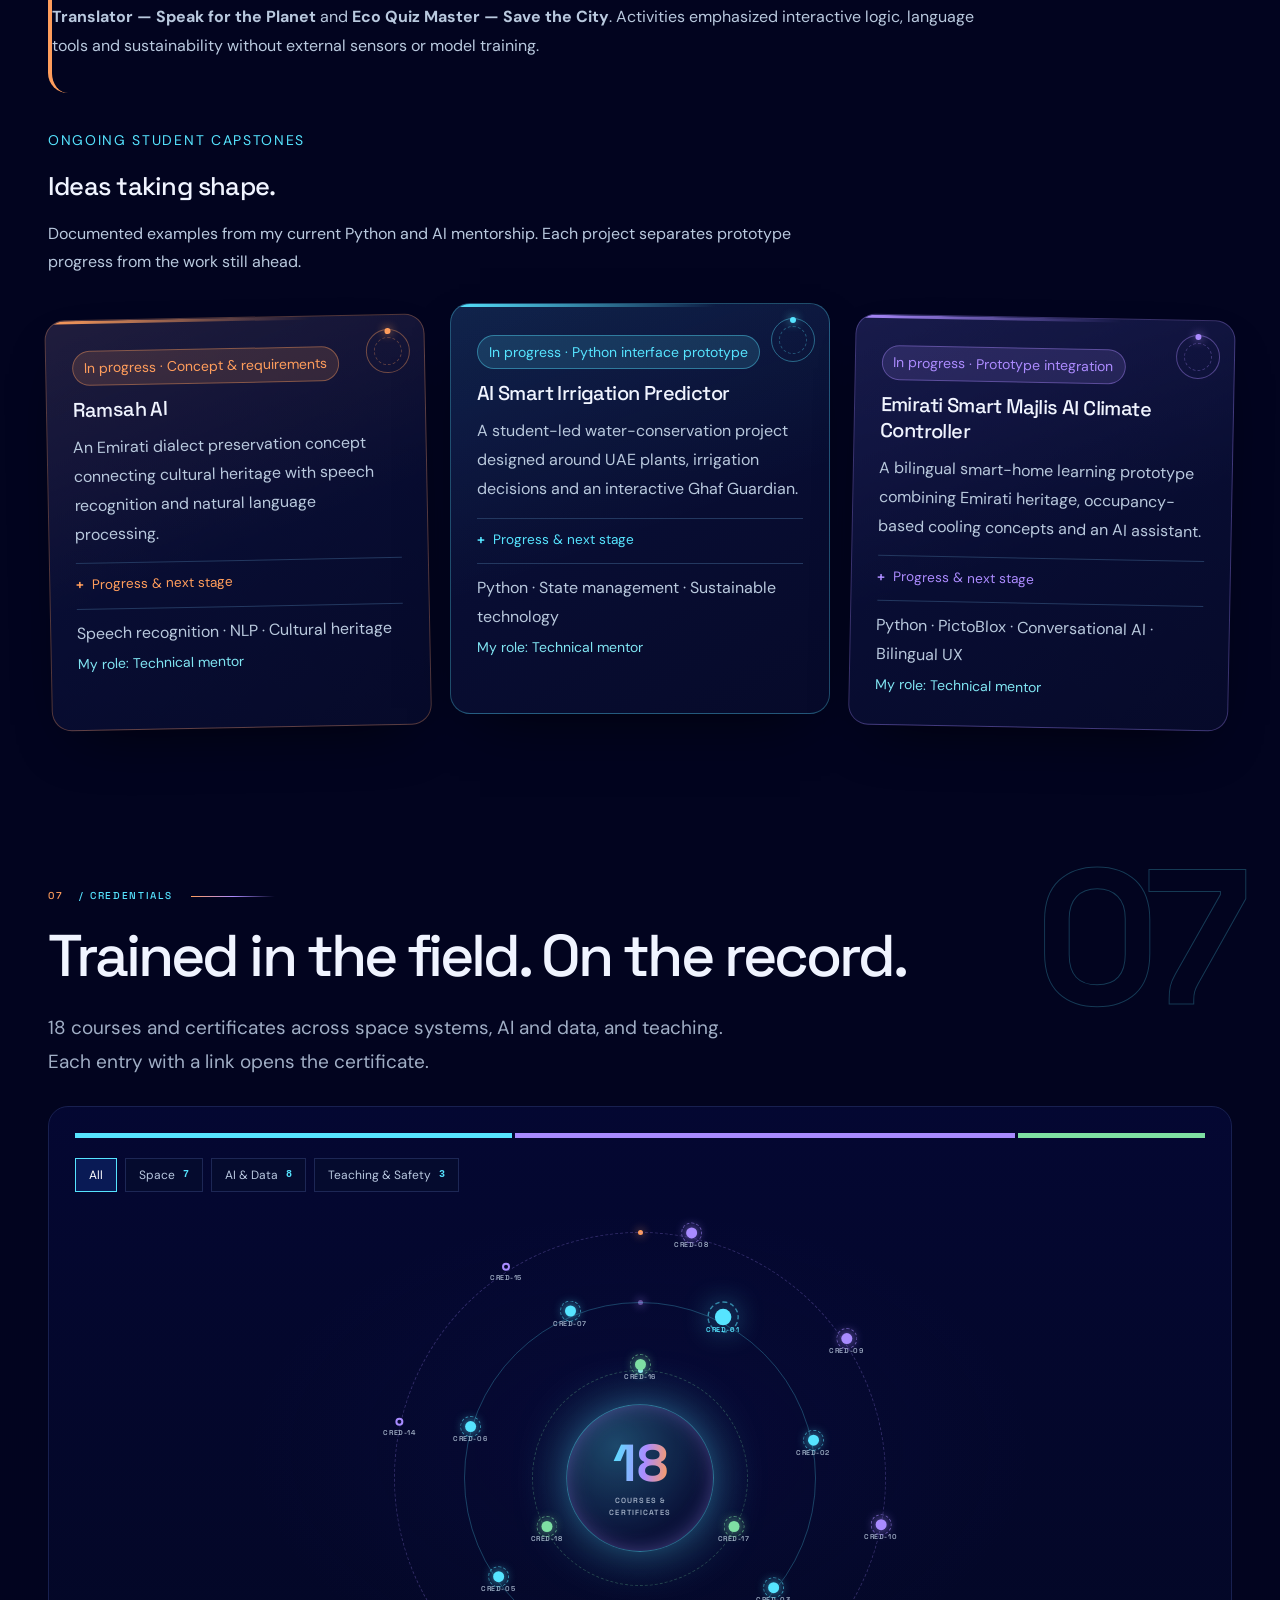
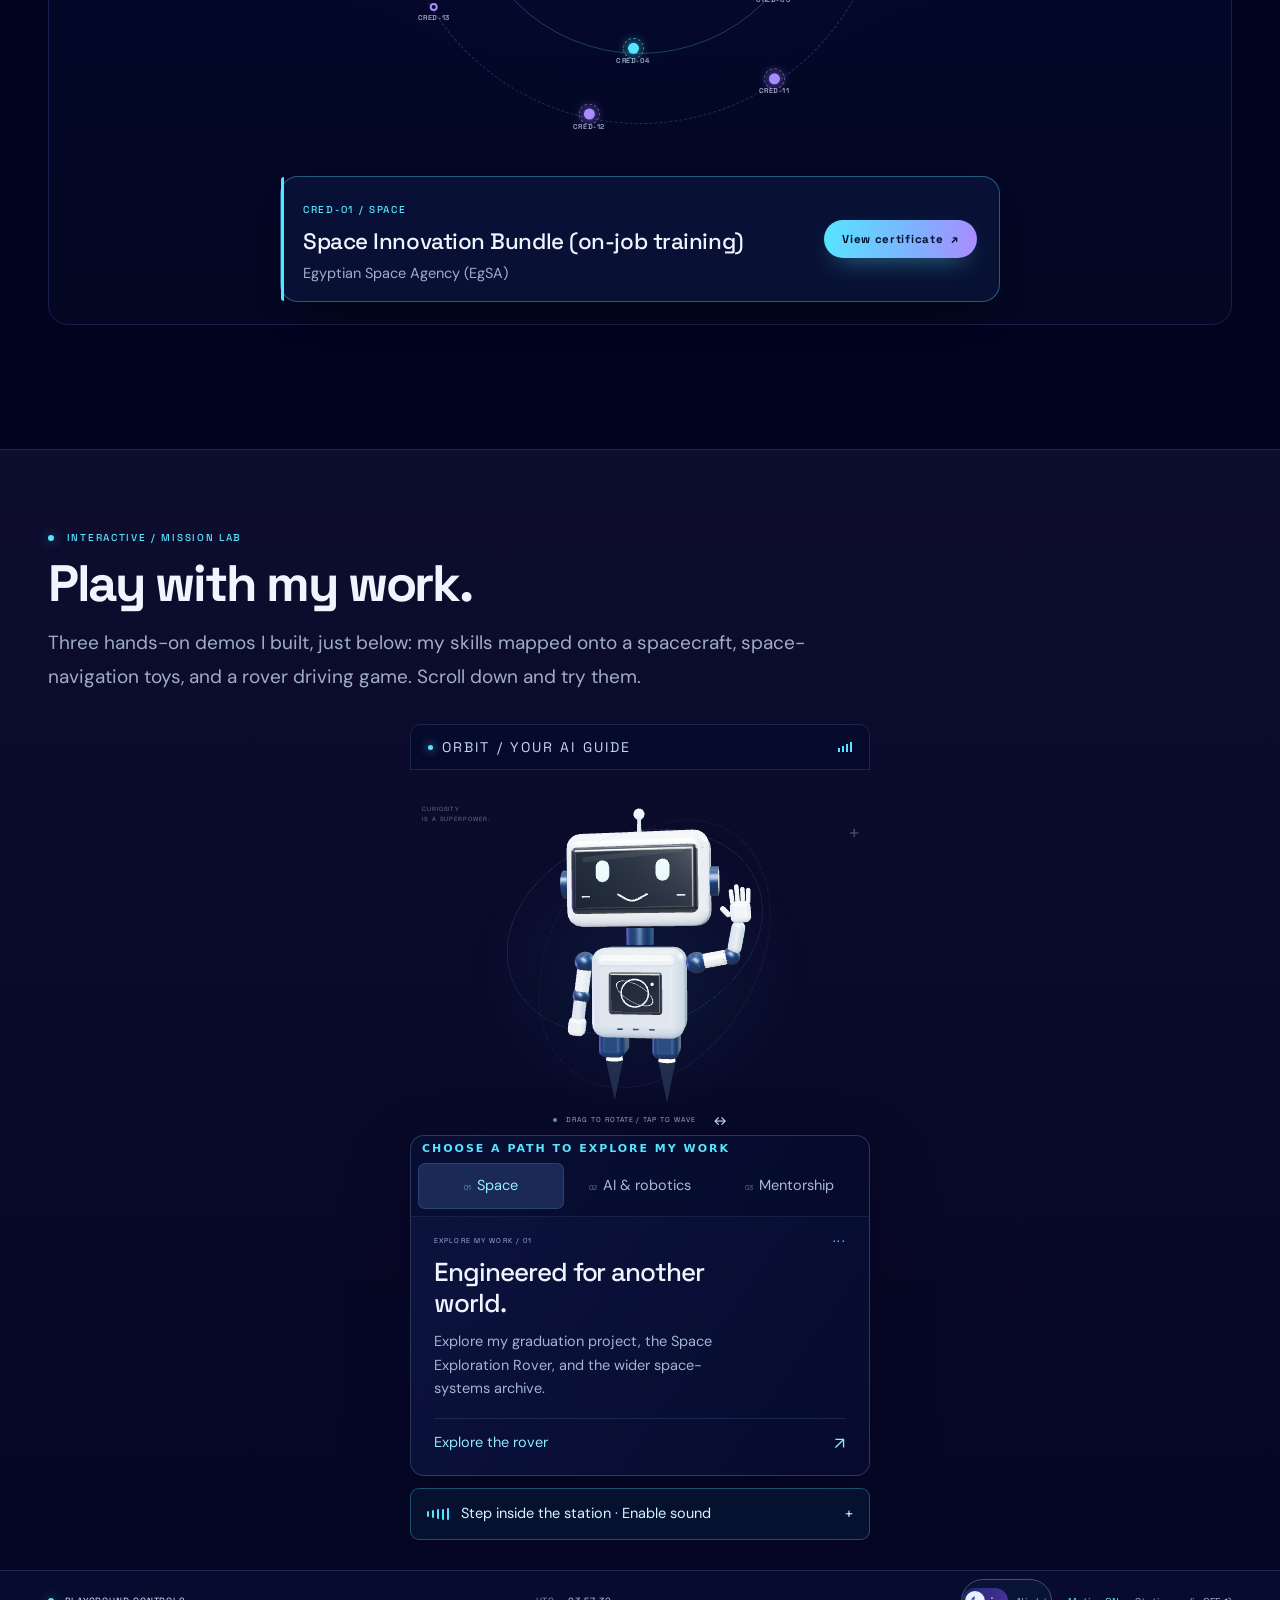
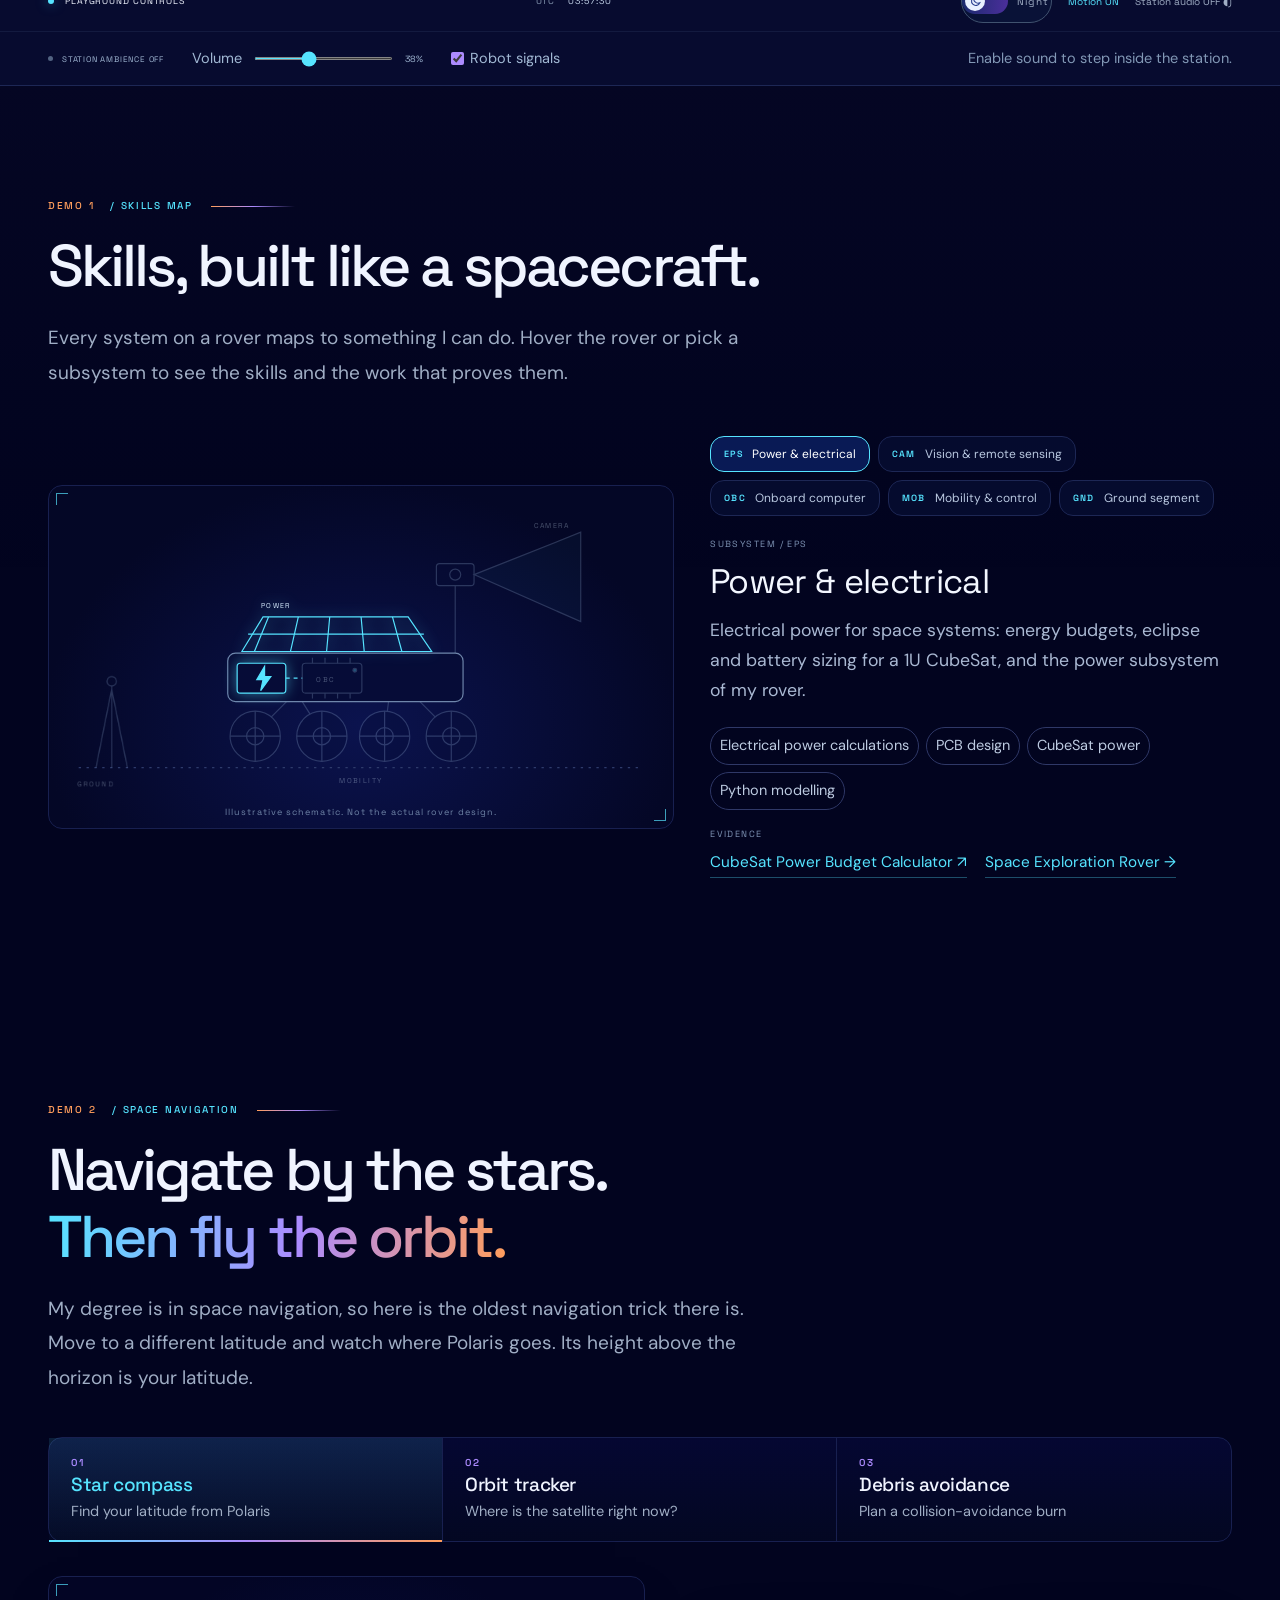
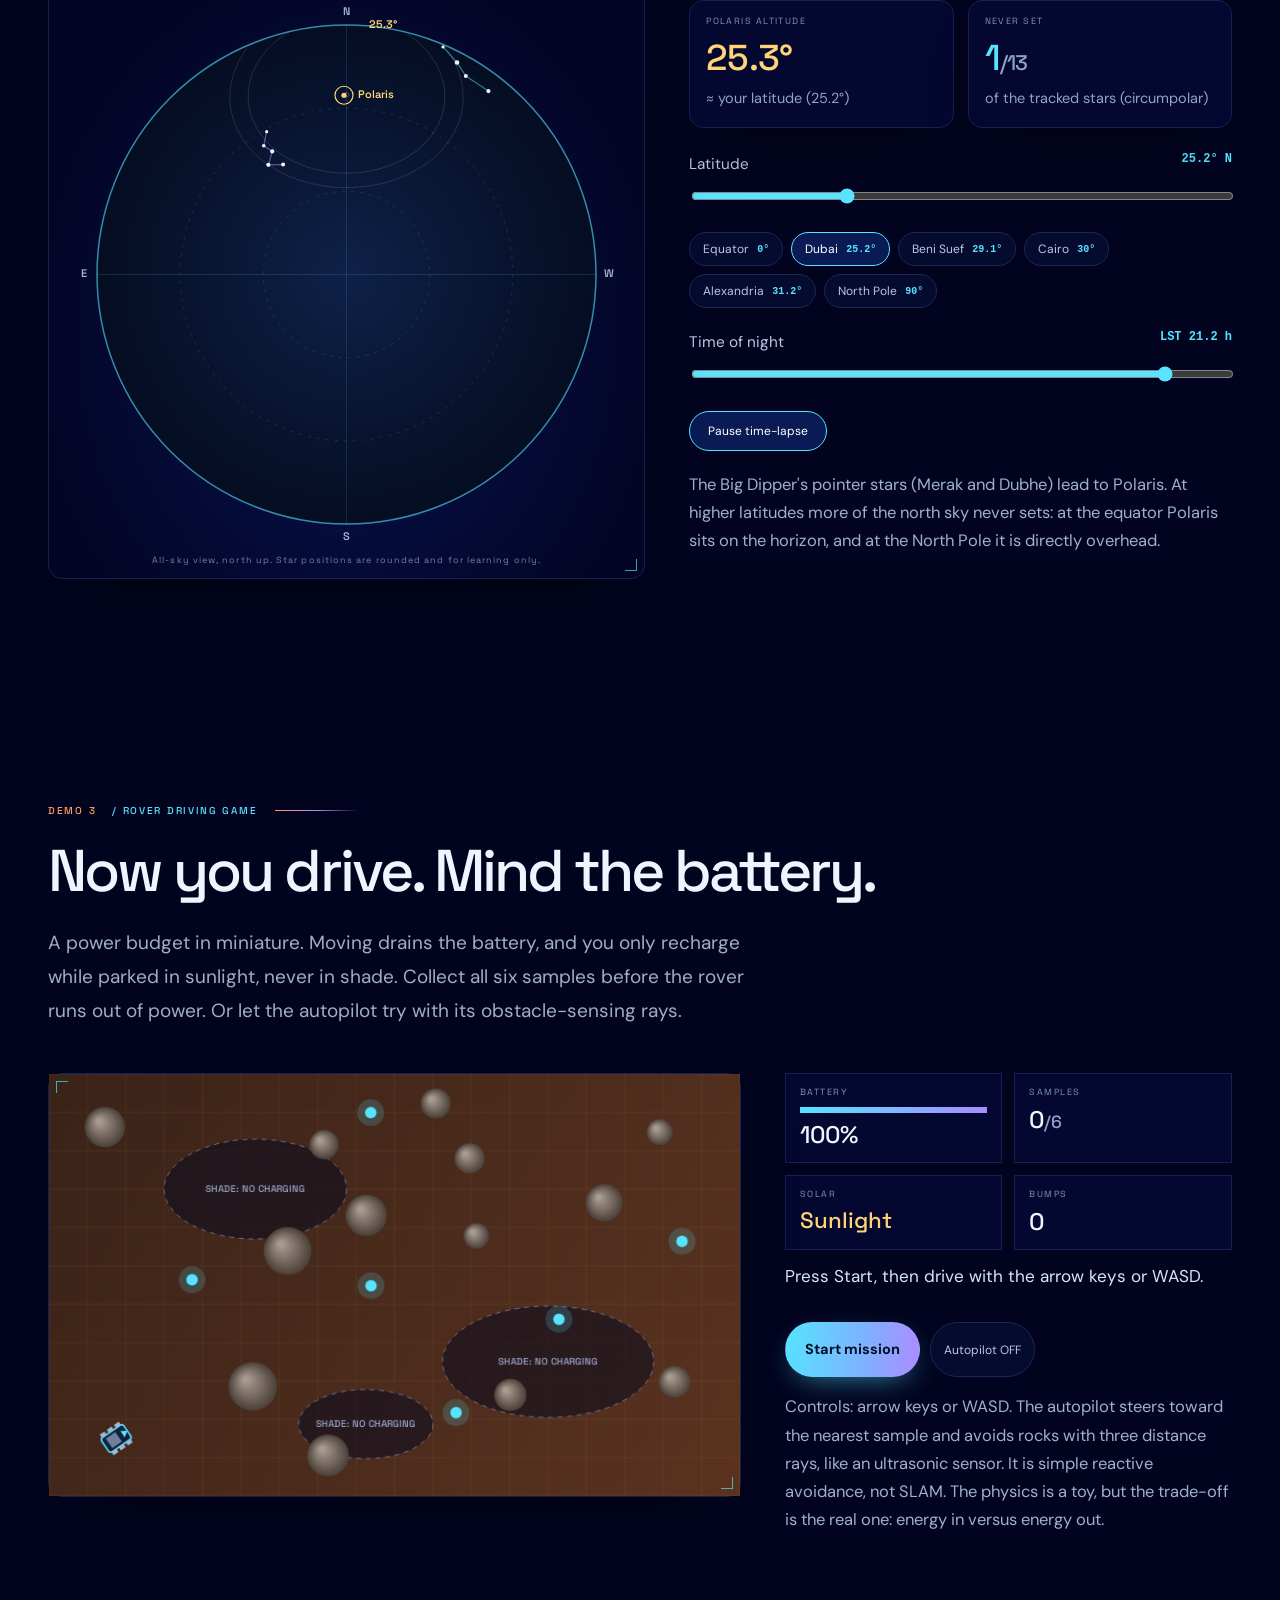
==== commit 630010af: "Site polish: scroll progress bar, aurora cursor glow, themed scrollbar, El-Rayeq easter egg" ====
--- a/index.html
+++ b/index.html
@@ -21,6 +21,8 @@
   <link rel="stylesheet" crossorigin href="./assets/index-f3HW1Eqk.css">
   <link rel="stylesheet" href="./companion.css">
   <link rel="stylesheet" href="./rayeq.css">
+  <link rel="stylesheet" href="./polish.css">
   <script defer src="./companion.js"></script>
   <script defer src="./rayeq.js"></script>
+  <script defer src="./polish.js"></script>
 </head><body><div id="root"></div></body></html>
--- a/polish.css
+++ b/polish.css
@@ -0,0 +1,24 @@
+/* Site polish: additive overlays only. No existing selectors restyled. */
+
+/* scroll progress bar */
+.pls-bar{position:fixed;top:0;left:0;height:3px;width:0;z-index:80;pointer-events:none;
+ background:linear-gradient(90deg,#56e4ff,#ae8bff 55%,#ff7bd5);
+ box-shadow:0 0 12px #56e4ff88;border-radius:0 3px 3px 0}
+.pls-bar:after{content:"";position:absolute;right:-3px;top:50%;width:9px;height:9px;border-radius:50%;
+ background:#fff;box-shadow:0 0 10px 3px #ae8bffcc;transform:translateY(-50%)}
+
+/* aurora cursor glow */
+.pls-glow{position:fixed;left:0;top:0;width:520px;height:520px;z-index:1;pointer-events:none;
+ border-radius:50%;opacity:.16;filter:blur(10px);
+ background:radial-gradient(circle,#56e4ff66 0%,#ae8bff33 38%,transparent 68%);
+ transform:translate(-50%,-50%);mix-blend-mode:screen;transition:opacity .5s}
+body.pls-day .pls-glow{opacity:.09}
+
+/* themed scrollbar */
+html{scrollbar-color:#3b4a7a #0a1230}
+::-webkit-scrollbar{width:11px}
+::-webkit-scrollbar-track{background:#0a1230}
+::-webkit-scrollbar-thumb{background:linear-gradient(#3b4a7a,#2a3560);border-radius:8px;border:2px solid #0a1230}
+::-webkit-scrollbar-thumb:hover{background:linear-gradient(#56e4ff,#ae8bff)}
+
+@media(prefers-reduced-motion:reduce){.pls-glow{display:none}}
